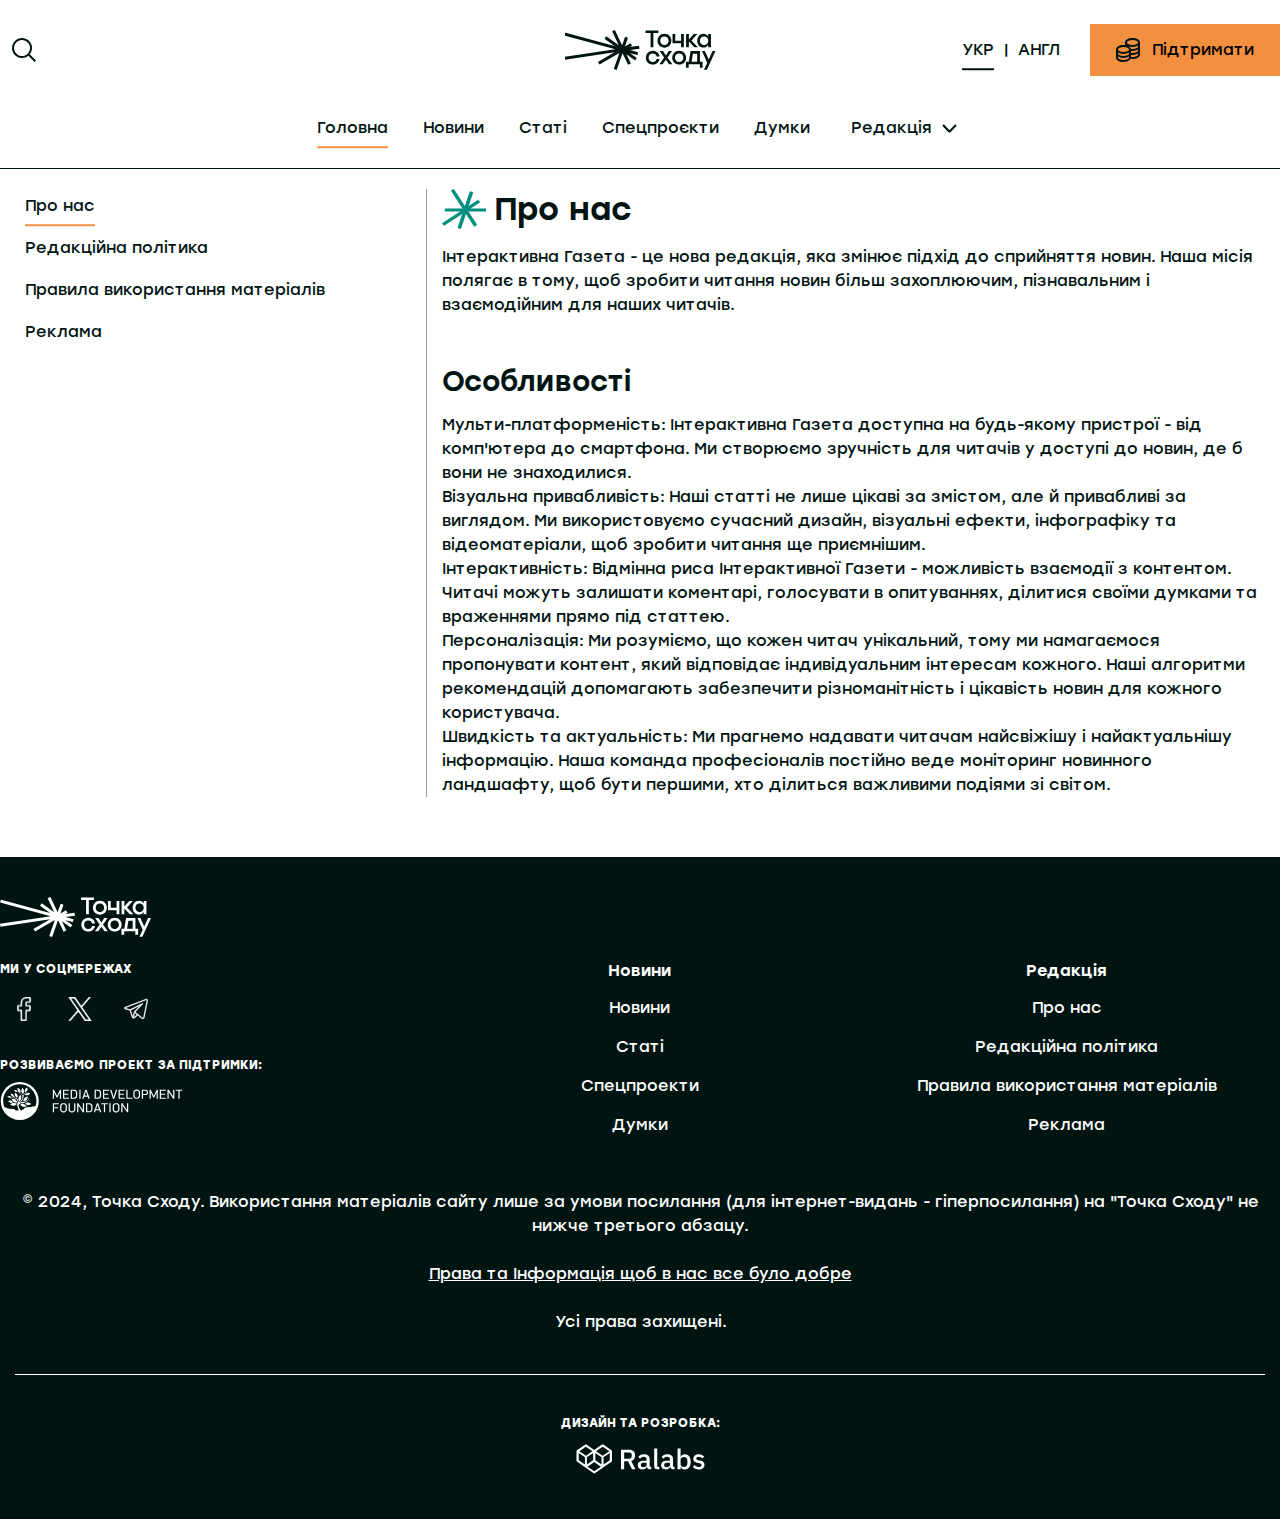
==== about-us.html @ 35a1fc8f "added new templates and images" ====
<!doctype html>
<html lang="ru">
<head>
  <style>html { opacity: 0; }</style>
  <meta charset="UTF-8">
  <meta http-equiv="X-UA-Compatible" content="IE=edge">
  <meta name="viewport" content="width=device-width,initial-scale=1">
  <title>Про нас</title>

  <link rel="shortcut icon" href="favicon.ico" type="image/x-icon">
  <link rel="stylesheet" href="css/main.min.css?_v=20240301030634">

  <script defer="defer" src="js/main.min.js?_v=20240301030634"></script>
</head>

<body>

<header class="header">
  <div class="container">
    <div class="row">
      <div class="search-bar">
    <button class="search-bar__btn-open"></button>
    <div class="search-bar__input">
        <input type="search" name="search" id="search">
        <button class="search-bar__btn-close">
            &#x2715;
        </button>
    </div>
</div>

      <a href="/" class="logo header__logo">
        <img src="./images/logo.svg" alt="">
      </a>

      <div class="header__buttons">
        <div class="language-switcher">
    <a class="language-switcher__option language-switcher__option--active">УКР</a>
    <span class="sep-v">|</span>
    <a class="language-switcher__option">АНГЛ</a>
</div>


        <button id="donation-btn" class="button button--primary">
          <img src="./images/icons/donation.svg" alt="Donation">
          Підтримати
        </button>
      </div>
    </div>
    <div class="row">
      <nav class="main-navigation">
    <ul class="menu__list">
        <li class="menu__item menu__item--active">
            <a href="/" class="menu__link">Головна</a>
        </li>
        <li class="menu__item">
            <a href="./news.html" class="menu__link">Новини</a>
        </li>
        <li class="menu__item">
            <a href="./articles.html" class="menu__link">Статі</a>
        </li>
        <li class="menu__item">
            <a href="./special-projects.html" class="menu__link">Спецпроєкти</a>
        </li>
        <li class="menu__item">
            <a href="./expert-articles.html" class="menu__link">Думки</a>
        </li>
        <li class="menu__item menu-dropdown">
            <a href="#" class="menu-dropdown__button menu-dropdown__button--icon-append">
                Редакція
                <i class="icon icon-arrow-down"></i>
            </a>
            <div class="menu-dropdown__content">
                <a href="./about-us.html">Про Нас</a>
                <a href="./editor-policy.html">Політика Редагування</a>
                <a href="./usage-policy.html">Правила використання матеріалів</a>
            </div>
        </li>
    </ul>
</nav>
    </div>
    <div class="row">
      <hr class="divider-h">
    </div>
  </div>
</header>

<main>
    <div data-observ></div>
    <div class="container">
        <div class="row row--wrap">
            <aside class="col-4 sidebar-navigation">
    <nav>
        <ul class="sidebar-navigation__list">
            <li class="sidebar-navigation__item sidebar-navigation__item--active">
                <a class="sidebar-navigation__link" href="./about-us.html">Про нас</a>
            </li>
            <li class="sidebar-navigation__item">
                <a class="sidebar-navigation__link" href="./editor-policy.html">Редакційна політика</a>
            </li>
            <li class="sidebar-navigation__item">
                <a class="sidebar-navigation__link" href="./usage-policy.html">Правила використання матеріалів</a>
            </li>
            <li class="sidebar-navigation__item">
                <a class="sidebar-navigation__link" href="./advertising.html">Реклама</a>
            </li>
        </ul>
    </nav>
</aside>
            <article class="col-8">
                <div class="page__header">
                    <img src="./images/logo-green.svg" alt="Logo">
                    <h1 class="page__heading">
                        Про нас
                    </h1>
                </div>
                <div class="page__content">
                    <p>
                        Інтерактивна Газета - це нова редакція, яка змінює підхід до сприйняття новин. Наша місія полягає в тому, щоб зробити читання новин більш захоплюючим, пізнавальним і взаємодійним для наших читачів.
                    </p>

                    <br>
                    <br>

                    <h2>Особливості</h2>

                    <ol type="1">
                        <li>
                            Мульти-платформеність: Інтерактивна Газета доступна на будь-якому пристрої - від комп'ютера до смартфона. Ми створюємо зручність для читачів у доступі до новин, де б вони не знаходилися.
                        </li>
                        <li>
                            Візуальна привабливість: Наші статті не лише цікаві за змістом, але й привабливі за виглядом. Ми використовуємо сучасний дизайн, візуальні ефекти, інфографіку та відеоматеріали, щоб зробити читання ще приємнішим.
                        </li>
                        <li>
                            Інтерактивність: Відмінна риса Інтерактивної Газети - можливість взаємодії з контентом. Читачі можуть залишати коментарі, голосувати в опитуваннях, ділитися своїми думками та враженнями прямо під статтею.
                        </li>
                        <li>
                            Персоналізація: Ми розуміємо, що кожен читач унікальний, тому ми намагаємося пропонувати контент, який відповідає індивідуальним інтересам кожного. Наші алгоритми рекомендацій допомагають забезпечити різноманітність і цікавість новин для кожного користувача.
                        </li>
                        <li>
                            Швидкість та актуальність: Ми прагнемо надавати читачам найсвіжішу і найактуальнішу інформацію. Наша команда професіоналів постійно веде моніторинг новинного ландшафту, щоб бути першими, хто ділиться важливими подіями зі світом.
                        </li>
                    </ol>
                </div>
            </article>
        </div>


    </div>
</main>

<footer class="footer">
  <div class="container">
    <div class="row mb-4">
      <a href="/" class="logo footer__logo">
        <img src="/images/footer-logo.svg" alt="Footer Logo">
      </a>
    </div>
    <div class="row row--wrap mb-5">
      <div class="col-4 footer__info px-0">
        <h6>
          <strong>Ми у соцмережах</strong>
        </h6>
        <ul class="mb-4 social-media-list">
          <li class="social-media-list__item">
            <a class="social-media-list__link" href="#">
              <img src="./images/icons/facebook-white.svg" alt="Facebook">
            </a>
          </li>
          <li class="social-media-list__item">
            <a class="social-media-list__link" href="#">
              <img src="./images/icons/twitter-white.svg" alt="Twitter">
            </a>
          </li>
          <li class="social-media-list__item">
            <a class="social-media-list__link" href="#">
              <img src="./images/icons/telegram-white.svg" alt="Telegram">
            </a>
          </li>
        </ul>
        <h6>
          <strong>Розвиваємо проект за підтримки:</strong>
        </h6>
        <img src="/images/media-dev-logo.svg" alt="Media Development Foundation">
      </div>
      <nav class="col-8 footer__navigation px-0">
        <div class="text-center col-6">
          <h5 class="footer__navigation-heading">
            Новини
          </h5>
          <ul class="menu__list">
            <li class="menu__item">
              <a href="" class="menu__link">
                Новини
              </a>
            </li>
            <li class="menu__item">
              <a href="" class="menu__link">
                Статі
              </a>
            </li>
            <li class="menu__item">
              <a href="" class="menu__link">
                Спецпроекти
              </a>
            </li>
            <li class="menu__item">
              <a href="" class="menu__link">
                Думки
              </a>
            </li>
          </ul>
        </div>
        <nav class="text-center col-6">
          <h5 class="footer__navigation-heading">
            Редакція
          </h5>
          <ul class="menu__list">
            <li class="menu__item">
              <a href="" class="menu__link">
                Про нас
              </a>
            </li>
            <li class="menu__item">
              <a href="" class="menu__link">
                Редакційна політика
              </a>
            </li>
            <li class="menu__item">
              <a href="" class="menu__link">
                Правила використання матеріалів
              </a>
            </li>
            <li class="menu__item">
              <a href="" class="menu__link">
                Реклама
              </a>
            </li>
          </ul>
        </nav>
      </nav>
    </div>
    <div class="row row--wrap">
      <div class="text-center col-12">
        <p>
          &copy; 2024, Точка Сходу. Використання матеріалів сайту лише за умови посилання (для інтернет-видань - гіперпосилання) на "Точка Сходу" не нижче третього абзацу.
          <br>
          <br>
          <a class="text-underline" href="#">
            Права та Інформація щоб в нас все було добре
          </a>
          <br>
          <br>
          Усі права захищені.
        </p>
      </div>
    </div>
    <hr class="footer__divider">
    <div class="row row--wrap">
      <div class="text-center col-12">
        <h6 class="mb-2 text-uppercase">
          <strong>Дизайн та розробка:</strong>
        </h6>
        <a href="#">
          <img src="/images/ralabs-logo.svg" alt="Ralabs Logo">
        </a>
      </div>

    </div>
  </div>
</footer>

</body>
</html>
---- css/main.min.css ----
@charset "UTF-8";@font-face{font-family:Stolzl;font-display:swap;src:url(../fonts/Stolzl-Bold.woff2) format("woff2");font-weight:700;font-style:normal}@font-face{font-family:Stolzl;font-display:swap;src:url(../fonts/Stolzl-Book.woff2) format("woff2");font-weight:undefined;font-style:normal}@font-face{font-family:Stolzl;font-display:swap;src:url(../fonts/Stolzl-Light.woff2) format("woff2");font-weight:300;font-style:normal}@font-face{font-family:Stolzl;font-display:swap;src:url(../fonts/Stolzl-Medium.woff2) format("woff2");font-weight:500;font-style:normal}@font-face{font-family:Stolzl;font-display:swap;src:url(../fonts/Stolzl-Regular.woff2) format("woff2");font-weight:400;font-style:normal}@font-face{font-family:Stolzl;font-display:swap;src:url(../fonts/Stolzl-Thin.woff2) format("woff2");font-weight:100;font-style:normal}:root{--bs-font-family:"Stolzl",sans-serif;--bs-font-size:16px;--bs-font-weight:400;--bs-line-height:24px;--bs-font-color:#222;--bs-transition:.3s ease-in-out;--bs-radius:10px;--primary-color:#F3903F;--primary-hover-color:#F3903F;--secondary-color:#fff;--secondary-hover-color:#000;--white-color:#fff;--gray-color-primary:#9B9B9B;--gray-color-secondary:#A8A8A8;--black-color:#001412;--green-color:#008F7E;--blue-color:#1456B8;--primary-background-color:#F3903F;--primary-hover-background-color:#F3903F;--primary-active-background-color:#F3903F;--primary-disabled-background-color:#9B9B9B;--secondary-background-color:#fff;--secondary-hover-background-color:#fff;--secondary-active-background-color:rgba(243,144,63,0.10196);--secondary-disabled-background-color:#9B9B9B;--banner-background-color:#FAF9F0;--bs-shadow:0px 2px 3px rgba(#000 10%),0px 8px 3px rgba(#000 10%);--hover-shadow:0 0 5px 0 rgba(#000 10%),0 0 10px 0 rgba(#000 10%),0 0 15px 0 rgba(#000 10%);--hr-color:#001412;--vr-color:#A8A8A8}*{padding:0;margin:0;border:0;-webkit-tap-highlight-color:transparent}*,:after,:before{-webkit-box-sizing:border-box;box-sizing:border-box}:active,:focus{outline:0}aside,footer,header,nav{display:block}html{opacity:0;scroll-behavior:smooth;-webkit-transition:opacity .8s ease-in-out;transition:opacity .8s ease-in-out}html.loaded{opacity:1}html.lock{overflow:hidden;-ms-touch-action:none;touch-action:none}body,html{width:100%;height:100%;min-width:320px}body{-ms-scroll-chaining:none;overscroll-behavior:none;color:#001412;color:var(--black-color);font-size:16px;font-size:var(--bs-font-size);font-family:Stolzl,sans-serif;font-family:var(--bs-font-family);font-weight:400;font-weight:var(--bs-font-weight);line-height:24px;line-height:var(--bs-line-height);text-rendering:optimizelegibility;-webkit-text-size-adjust:100%;-moz-text-size-adjust:100%;-ms-text-size-adjust:100%;text-size-adjust:100%;-moz-osx-font-smoothing:grayscale;-webkit-font-smoothing:antialiased}button,input,textarea{font-family:inherit}input::-ms-clear{display:none}input[type=number]{-moz-appearance:textfield}input[type=number]::-webkit-inner-spin-button,input[type=number]::-webkit-outer-spin-button{-webkit-appearance:none}button{cursor:pointer;-webkit-user-select:none;-moz-user-select:none;-ms-user-select:none;user-select:none}button::-moz-focus-inner{padding:0;border:0}a{-webkit-text-decoration:none;text-decoration:none;-webkit-user-select:none;-moz-user-select:none;-ms-user-select:none;user-select:none}a:active,a:focus{outline:0}a:visited{-webkit-text-decoration:none;text-decoration:none}a:hover{-webkit-text-decoration:none;text-decoration:none}li,ul{list-style:none}img{vertical-align:top}h1,h2,h3,h4,h5,h6{font-size:inherit;font-weight:400}sup{color:inherit}input[type=search]::-webkit-search-cancel-button,input[type=search]::-webkit-search-decoration,input[type=search]::-webkit-search-results-button,input[type=search]::-webkit-search-results-decoration{-webkit-appearance:none}.text-monospace{font-family:SFMono-Regular,Menlo,Monaco,Consolas,"Liberation Mono","Courier New",monospace}.text-underline{-webkit-text-decoration:underline;text-decoration:underline}.text-justify{text-align:justify!important}.text-nowrap{white-space:nowrap!important}.text-truncate{overflow:hidden;text-overflow:ellipsis;white-space:nowrap}.text-left{text-align:left!important}.text-right{text-align:right!important}.text-center{text-align:center!important}.text-uppercase{text-transform:uppercase}.input-group{position:relative;display:-ms-flexbox;display:-webkit-box;display:flex;-ms-flex-wrap:wrap;flex-wrap:wrap;-ms-flex-align:stretch;-webkit-box-align:stretch;align-items:stretch;width:100%}.input-group>.form-control{position:relative;-ms-flex:1 1 auto;-webkit-box-flex:1;flex:1 1 auto;width:1%;margin-bottom:0}.input-group>.form-control+.form-control{margin-left:-1px}.input-group>.form-control:focus{z-index:3}.input-group>.form-control:not(:last-child){border-top-right-radius:0;border-bottom-right-radius:0}.input-group>.form-control:not(:first-child){border-top-left-radius:0;border-bottom-left-radius:0}.input-group-append,.input-group-prepend{display:-ms-flexbox;display:-webkit-box;display:flex}.input-group-append .button,.input-group-prepend .button{position:relative;z-index:2}.input-group-append .button+.button,.input-group-append .button+.input-group-text,.input-group-append .input-group-text+.button,.input-group-append .input-group-text+.input-group-text,.input-group-prepend .button+.button,.input-group-prepend .button+.input-group-text,.input-group-prepend .input-group-text+.button,.input-group-prepend .input-group-text+.input-group-text{margin-left:-1px}.input-group-prepend{margin-right:-1px}.input-group-append{margin-left:-1px}.input-group-text{display:-ms-flexbox;display:-webkit-box;display:flex;-ms-flex-align:center;-webkit-box-align:center;align-items:center;padding:.375rem .75rem;margin-bottom:0;font-size:1rem;font-weight:400;line-height:1.5;color:#495057;text-align:center;white-space:nowrap;background-color:#e9ecef;border:1px solid #ced4da;border-radius:.25rem}.input-group>.input-group-append:last-child>.button:not(:last-child):not(.dropdown-toggle),.input-group>.input-group-append:last-child>.input-group-text:not(:last-child),.input-group>.input-group-append:not(:last-child)>.button,.input-group>.input-group-append:not(:last-child)>.input-group-text,.input-group>.input-group-prepend>.button,.input-group>.input-group-prepend>.input-group-text{border-top-right-radius:0;border-bottom-right-radius:0}.input-group>.input-group-append>.button,.input-group>.input-group-append>.input-group-text,.input-group>.input-group-prepend:first-child>.button:not(:first-child),.input-group>.input-group-prepend:first-child>.input-group-text:not(:first-child),.input-group>.input-group-prepend:not(:first-child)>.button,.input-group>.input-group-prepend:not(:first-child)>.input-group-text{border-top-left-radius:0;border-bottom-left-radius:0}.w-25{width:25%!important}.w-50{width:50%!important}.w-75{width:75%!important}.w-100{width:100%!important}.w-auto{width:auto!important}.h-25{height:25%!important}.h-50{height:50%!important}.h-75{height:75%!important}.h-100{height:100%!important}.h-auto{height:auto!important}.mw-100{max-width:100%!important}.mh-100{max-height:100%!important}.m-0{margin:0!important}.mt-0,.my-0{margin-top:0!important}.mr-0,.mx-0{margin-right:0!important}.mb-0,.my-0{margin-bottom:0!important}.ml-0,.mx-0{margin-left:0!important}.m-1{margin:.25rem!important}.mt-1,.my-1{margin-top:.25rem!important}.mr-1,.mx-1{margin-right:.25rem!important}.mb-1,.my-1{margin-bottom:.25rem!important}.ml-1,.mx-1{margin-left:.25rem!important}.m-2{margin:.5rem!important}.mt-2,.my-2{margin-top:.5rem!important}.mr-2,.mx-2{margin-right:.5rem!important}.mb-2,.my-2{margin-bottom:.5rem!important}.ml-2,.mx-2{margin-left:.5rem!important}.m-3{margin:1rem!important}.mt-3,.my-3{margin-top:1rem!important}.mr-3,.mx-3{margin-right:1rem!important}.mb-3,.my-3{margin-bottom:1rem!important}.ml-3,.mx-3{margin-left:1rem!important}.m-4{margin:1.5rem!important}.mt-4,.my-4{margin-top:1.5rem!important}.mr-4,.mx-4{margin-right:1.5rem!important}.mb-4,.my-4{margin-bottom:1.5rem!important}.ml-4,.mx-4{margin-left:1.5rem!important}.m-5{margin:3rem!important}.mt-5,.my-5{margin-top:3rem!important}.mr-5,.mx-5{margin-right:3rem!important}.mb-5,.my-5{margin-bottom:3rem!important}.ml-5,.mx-5{margin-left:3rem!important}.p-0{padding:0!important}.pt-0,.py-0{padding-top:0!important}.pr-0,.px-0{padding-right:0!important}.pb-0,.py-0{padding-bottom:0!important}.pl-0,.px-0{padding-left:0!important}.p-1{padding:.25rem!important}.pt-1,.py-1{padding-top:.25rem!important}.pr-1,.px-1{padding-right:.25rem!important}.pb-1,.py-1{padding-bottom:.25rem!important}.pl-1,.px-1{padding-left:.25rem!important}.p-2{padding:.5rem!important}.pt-2,.py-2{padding-top:.5rem!important}.pr-2,.px-2{padding-right:.5rem!important}.pb-2,.py-2{padding-bottom:.5rem!important}.pl-2,.px-2{padding-left:.5rem!important}.p-3{padding:1rem!important}.pt-3,.py-3{padding-top:1rem!important}.pr-3,.px-3{padding-right:1rem!important}.pb-3,.py-3{padding-bottom:1rem!important}.pl-3,.px-3{padding-left:1rem!important}.p-4{padding:1.5rem!important}.pt-4,.py-4{padding-top:1.5rem!important}.pr-4,.px-4{padding-right:1.5rem!important}.pb-4,.py-4{padding-bottom:1.5rem!important}.pl-4,.px-4{padding-left:1.5rem!important}.p-5{padding:3rem!important}.pt-5,.py-5{padding-top:3rem!important}.pr-5,.px-5{padding-right:3rem!important}.pb-5,.py-5{padding-bottom:3rem!important}.pl-5,.px-5{padding-left:3rem!important}.m-auto{margin:auto!important}.mt-auto,.my-auto{margin-top:auto!important}.mr-auto,.mx-auto{margin-right:auto!important}.mb-auto,.my-auto{margin-bottom:auto!important}.ml-auto,.mx-auto{margin-left:auto!important}.breadcrumb{display:-webkit-box;display:-ms-flexbox;display:flex;-ms-flex-wrap:wrap;flex-wrap:wrap;padding:.75rem 1rem;margin-bottom:1rem;list-style:none;color:#9b9b9b;color:var(--gray-color-primary);font-size:.75rem;line-height:1rem;border-radius:.25rem}.breadcrumb-item{max-width:200px;white-space:nowrap;overflow:hidden;text-overflow:ellipsis}.breadcrumb-item+.breadcrumb-item{padding-left:.5rem}.breadcrumb-item+.breadcrumb-item::before{display:inline-block;padding-right:.5rem;color:#9b9b9b;color:var(--gray-color-primary);content:"|"}.breadcrumb-item+.breadcrumb-item:hover::before{-webkit-text-decoration:underline;text-decoration:underline}.breadcrumb-item+.breadcrumb-item:hover::before{-webkit-text-decoration:none;text-decoration:none}.breadcrumb-item.active{color:#9b9b9b;color:var(--gray-color-primary)}/*!
 * Bootstrap Grid v4.1.3 (https://getbootstrap.com/)
 * Copyright 2011-2018 The Bootstrap Authors
 * Copyright 2011-2018 Twitter, Inc.
 * Licensed under MIT (https://github.com/twbs/bootstrap/blob/master/LICENSE)
 */@-ms-viewport{width:device-width}html{-webkit-box-sizing:border-box;box-sizing:border-box;-ms-overflow-style:scrollbar}*,::after,::before{-webkit-box-sizing:inherit;box-sizing:inherit}.container{width:100%;padding-right:15px;padding-left:15px;margin-right:auto;margin-left:auto}.container-fluid{width:100%;padding-right:15px;padding-left:15px;margin-right:auto;margin-left:auto}.row{margin-right:-15px;margin-left:-15px}.row--wrap{display:-ms-flexbox;display:-webkit-box;display:flex;-ms-flex-wrap:wrap;flex-wrap:wrap}.no-gutters{margin-right:0;margin-left:0}.no-gutters>.col,.no-gutters>[class*=col-]{padding-right:0;padding-left:0}.col,.col-1,.col-10,.col-11,.col-12,.col-2,.col-3,.col-4,.col-5,.col-6,.col-7,.col-8,.col-9,.col-auto,.col-lg,.col-lg-1,.col-lg-10,.col-lg-11,.col-lg-12,.col-lg-2,.col-lg-3,.col-lg-4,.col-lg-5,.col-lg-6,.col-lg-7,.col-lg-8,.col-lg-9,.col-lg-auto,.col-md,.col-md-1,.col-md-10,.col-md-11,.col-md-12,.col-md-2,.col-md-3,.col-md-4,.col-md-5,.col-md-6,.col-md-7,.col-md-8,.col-md-9,.col-md-auto,.col-sm,.col-sm-1,.col-sm-10,.col-sm-11,.col-sm-12,.col-sm-2,.col-sm-3,.col-sm-4,.col-sm-5,.col-sm-6,.col-sm-7,.col-sm-8,.col-sm-9,.col-sm-auto,.col-xl,.col-xl-1,.col-xl-10,.col-xl-11,.col-xl-12,.col-xl-2,.col-xl-3,.col-xl-4,.col-xl-5,.col-xl-6,.col-xl-7,.col-xl-8,.col-xl-9,.col-xl-auto{position:relative;width:100%;min-height:1px;padding-right:15px;padding-left:15px}.col{-ms-flex-preferred-size:0;flex-basis:0;-ms-flex-positive:1;-webkit-box-flex:1;flex-grow:1;max-width:100%}.col-auto{-ms-flex:0 0 auto;-webkit-box-flex:0;flex:0 0 auto;width:auto;max-width:none}.col-1{-ms-flex:0 0 8.333333%;-webkit-box-flex:0;flex:0 0 8.333333%;max-width:8.333333%}.col-2{-ms-flex:0 0 16.666667%;-webkit-box-flex:0;flex:0 0 16.666667%;max-width:16.666667%}.col-3{-ms-flex:0 0 25%;-webkit-box-flex:0;flex:0 0 25%;max-width:25%}.col-4{-ms-flex:0 0 33.333333%;-webkit-box-flex:0;flex:0 0 33.333333%;max-width:33.333333%}.col-5{-ms-flex:0 0 41.666667%;-webkit-box-flex:0;flex:0 0 41.666667%;max-width:41.666667%}.col-6{-ms-flex:0 0 50%;-webkit-box-flex:0;flex:0 0 50%;max-width:50%}.col-7{-ms-flex:0 0 58.333333%;-webkit-box-flex:0;flex:0 0 58.333333%;max-width:58.333333%}.col-8{-ms-flex:0 0 66.666667%;-webkit-box-flex:0;flex:0 0 66.666667%;max-width:66.666667%}.col-9{-ms-flex:0 0 75%;-webkit-box-flex:0;flex:0 0 75%;max-width:75%}.col-10{-ms-flex:0 0 83.333333%;-webkit-box-flex:0;flex:0 0 83.333333%;max-width:83.333333%}.col-11{-ms-flex:0 0 91.666667%;-webkit-box-flex:0;flex:0 0 91.666667%;max-width:91.666667%}.col-12{-ms-flex:0 0 100%;-webkit-box-flex:0;flex:0 0 100%;max-width:100%}.order-first{-ms-flex-order:-1;-webkit-box-ordinal-group:0;order:-1}.order-last{-ms-flex-order:13;-webkit-box-ordinal-group:14;order:13}.order-0{-ms-flex-order:0;-webkit-box-ordinal-group:1;order:0}.order-1{-ms-flex-order:1;-webkit-box-ordinal-group:2;order:1}.order-2{-ms-flex-order:2;-webkit-box-ordinal-group:3;order:2}.order-3{-ms-flex-order:3;-webkit-box-ordinal-group:4;order:3}.order-4{-ms-flex-order:4;-webkit-box-ordinal-group:5;order:4}.order-5{-ms-flex-order:5;-webkit-box-ordinal-group:6;order:5}.order-6{-ms-flex-order:6;-webkit-box-ordinal-group:7;order:6}.order-7{-ms-flex-order:7;-webkit-box-ordinal-group:8;order:7}.order-8{-ms-flex-order:8;-webkit-box-ordinal-group:9;order:8}.order-9{-ms-flex-order:9;-webkit-box-ordinal-group:10;order:9}.order-10{-ms-flex-order:10;-webkit-box-ordinal-group:11;order:10}.order-11{-ms-flex-order:11;-webkit-box-ordinal-group:12;order:11}.order-12{-ms-flex-order:12;-webkit-box-ordinal-group:13;order:12}.offset-1{margin-left:8.333333%}.offset-2{margin-left:16.666667%}.offset-3{margin-left:25%}.offset-4{margin-left:33.333333%}.offset-5{margin-left:41.666667%}.offset-6{margin-left:50%}.offset-7{margin-left:58.333333%}.offset-8{margin-left:66.666667%}.offset-9{margin-left:75%}.offset-10{margin-left:83.333333%}.offset-11{margin-left:91.666667%}.d-none{display:none!important}.d-inline{display:inline!important}.d-inline-block{display:inline-block!important}.d-block{display:block!important}.d-table{display:table!important}.d-table-row{display:table-row!important}.d-table-cell{display:table-cell!important}.d-flex{display:-ms-flexbox!important;display:-webkit-box!important;display:flex!important}.d-inline-flex{display:-ms-inline-flexbox!important;display:-webkit-inline-box!important;display:inline-flex!important}.flex-row{-ms-flex-direction:row!important;-webkit-box-orient:horizontal!important;-webkit-box-direction:normal!important;flex-direction:row!important}.flex-column{-ms-flex-direction:column!important;-webkit-box-orient:vertical!important;-webkit-box-direction:normal!important;flex-direction:column!important}.flex-row-reverse{-ms-flex-direction:row-reverse!important;-webkit-box-orient:horizontal!important;-webkit-box-direction:reverse!important;flex-direction:row-reverse!important}.flex-column-reverse{-ms-flex-direction:column-reverse!important;-webkit-box-orient:vertical!important;-webkit-box-direction:reverse!important;flex-direction:column-reverse!important}.flex-wrap{-ms-flex-wrap:wrap!important;flex-wrap:wrap!important}.flex-nowrap{-ms-flex-wrap:nowrap!important;flex-wrap:nowrap!important}.flex-wrap-reverse{-ms-flex-wrap:wrap-reverse!important;flex-wrap:wrap-reverse!important}.flex-fill{-ms-flex:1 1 auto!important;-webkit-box-flex:1!important;flex:1 1 auto!important}.flex-grow-0{-ms-flex-positive:0!important;-webkit-box-flex:0!important;flex-grow:0!important}.flex-grow-1{-ms-flex-positive:1!important;-webkit-box-flex:1!important;flex-grow:1!important}.flex-shrink-0{-ms-flex-negative:0!important;flex-shrink:0!important}.flex-shrink-1{-ms-flex-negative:1!important;flex-shrink:1!important}.justify-content-start{-ms-flex-pack:start!important;-webkit-box-pack:start!important;justify-content:flex-start!important}.justify-content-end{-ms-flex-pack:end!important;-webkit-box-pack:end!important;justify-content:flex-end!important}.justify-content-center{-ms-flex-pack:center!important;-webkit-box-pack:center!important;justify-content:center!important}.justify-content-between{-ms-flex-pack:justify!important;-webkit-box-pack:justify!important;justify-content:space-between!important}.justify-content-around{-ms-flex-pack:distribute!important;justify-content:space-around!important}.align-items-start{-ms-flex-align:start!important;-webkit-box-align:start!important;align-items:flex-start!important}.align-items-end{-ms-flex-align:end!important;-webkit-box-align:end!important;align-items:flex-end!important}.align-items-center{-ms-flex-align:center!important;-webkit-box-align:center!important;align-items:center!important}.align-items-baseline{-ms-flex-align:baseline!important;-webkit-box-align:baseline!important;align-items:baseline!important}.align-items-stretch{-ms-flex-align:stretch!important;-webkit-box-align:stretch!important;align-items:stretch!important}.align-content-start{-ms-flex-line-pack:start!important;align-content:flex-start!important}.align-content-end{-ms-flex-line-pack:end!important;align-content:flex-end!important}.align-content-center{-ms-flex-line-pack:center!important;align-content:center!important}.align-content-between{-ms-flex-line-pack:justify!important;align-content:space-between!important}.align-content-around{-ms-flex-line-pack:distribute!important;align-content:space-around!important}.align-content-stretch{-ms-flex-line-pack:stretch!important;align-content:stretch!important}.align-self-auto{-ms-flex-item-align:auto!important;align-self:auto!important}.align-self-start{-ms-flex-item-align:start!important;align-self:flex-start!important}.align-self-end{-ms-flex-item-align:end!important;align-self:flex-end!important}.align-self-center{-ms-flex-item-align:center!important;align-self:center!important}.align-self-baseline{-ms-flex-item-align:baseline!important;align-self:baseline!important}.align-self-stretch{-ms-flex-item-align:stretch!important;align-self:stretch!important}.icon{display:inline-block;width:48px;height:48px;position:relative}.icon-search{background:no-repeat center/100% url(/images/icons/search.svg)}.icon-arrow-left{background:no-repeat center/100% url(/images/icons/arrow-left.svg)}.icon-arrow-right{background:no-repeat center/100% url(/images/icons/arrow-right.svg)}.icon-arrow-down{background:no-repeat center/100% url(/images/icons/arrow-down.svg)}.icon-pdf{background:no-repeat center/100% url(/images/icons/pdf.svg)}*{scrollbar-width:.5rem;scrollbar-color:#f3903f #d6d6d6;scrollbar-color:var(--primary-color) #d6d6d6}::-webkit-scrollbar{width:.5rem;background-color:#fff;background-color:var(--white-color)}::-webkit-scrollbar-track{-webkit-box-shadow:inset 0 0 .375rem rgba(0,0,0,.2);box-shadow:inset 0 0 .375rem rgba(0,0,0,.2);border-radius:.25rem;background:#eee}::-webkit-scrollbar-thumb{border-radius:.25rem;border:0 none #fff;background-color:#f3903f;background-color:var(--primary-color)}::-webkit-scrollbar-thumb:hover{background-color:#f3903f;background-color:var(--primary-hover-color)}@-webkit-keyframes show-header{0%{top:-100%}100%{top:0}}@keyframes show-header{0%{top:-100%}100%{top:0}}@-webkit-keyframes fade-up-big{0%{-webkit-transform:translateY(1rem);transform:translateY(1rem);opacity:0}100%{-webkit-transform:translateY(0);transform:translateY(0);opacity:1}}@keyframes fade-up-big{0%{-webkit-transform:translateY(1rem);transform:translateY(1rem);opacity:0}100%{-webkit-transform:translateY(0);transform:translateY(0);opacity:1}}@-webkit-keyframes rotation{from{-webkit-transform:rotate(0);transform:rotate(0)}to{-webkit-transform:rotate(359deg);transform:rotate(359deg)}}@keyframes rotation{from{-webkit-transform:rotate(0);transform:rotate(0)}to{-webkit-transform:rotate(359deg);transform:rotate(359deg)}}[class*=-ibg]{position:relative}[class*=-ibg] img{position:absolute;width:100%;height:100%;top:0;left:0;-o-object-fit:cover;object-fit:cover}[class*=-ibg_contain] img{-o-object-fit:contain;object-fit:contain}.wrapper{display:-webkit-box;display:-ms-flexbox;display:flex;-webkit-box-orient:vertical;-webkit-box-direction:normal;-ms-flex-direction:column;flex-direction:column;min-height:100%;overflow:hidden}.page{position:relative;-webkit-box-flex:1;-ms-flex:1 1 auto;flex:1 1 auto}.page [data-observ]{position:absolute;top:0;left:0;width:100%;height:.125rem;background:0 0;pointer-events:none}.page_start{padding-top:6.25rem}hr{width:100%;margin:8px 0;border-top:1px solid #001412;border-top:1px solid var(--hr-color)}.page__header{display:-webkit-box;display:-ms-flexbox;display:flex;-webkit-box-align:center;-ms-flex-align:center;align-items:center;-webkit-box-pack:start;-ms-flex-pack:start;justify-content:flex-start;margin-bottom:16px}.page__header img{margin-right:8px}.page__heading{font-size:2rem;font-weight:500;line-height:2.5rem}.page__content hr{margin:40px 0}.page__content h2,.page__content h3,.page__content h4,.page__content h5,.page__content h6{margin-bottom:16px}.button{display:-webkit-inline-box;display:-ms-inline-flexbox;display:inline-flex;-webkit-box-align:center;-ms-flex-align:center;align-items:center;-webkit-box-pack:start;-ms-flex-pack:start;justify-content:flex-start;font-size:16px;font-weight:400;line-height:24px;padding:12px 24px;-webkit-transition:.3s ease-in-out;transition:.3s ease-in-out;-webkit-transition:var(--bs-transition);transition:var(--bs-transition)}.button .icon{width:24px;height:24px}.button--icon-prepend .icon{margin-right:10px}.button--icon-append .icon{margin-left:10px}.button--primary{background-color:#f3903f;background-color:var(--primary-background-color);border:2px solid transparent}.button--primary:hover{background-color:#f3903f;background-color:var(--primary-hover-color);border-color:#001412}.button--primary:active{color:#fff;color:var(--white-color);background-color:#001412;background-color:var(--black-color);border-color:#001412}.button--primary:disabled,.button--primary[disabled]{background-color:#9b9b9b;background-color:var(--primary-disabled-background-color)}.button--secondary{background-color:#fff;background-color:var(--secondary-background-color);border:2px solid #001412;border:2px solid var(--black-color)}.button--secondary:hover{color:#f3903f;color:var(--primary-color);border-color:#f3903f;border-color:var(--primary-color);background-color:#fff;background-color:var(--secondary-hover-background-color)}.button--secondary:active{color:#f3903f;color:var(--primary-color);background-color:rgba(243,144,63,.10196);background-color:var(--secondary-active-background-color)}.button--secondary:disabled,.button--secondary[disabled]{color:#9b9b9b;color:var(--secondary-disabled-background-color)}a{color:#001412;color:var(--black-color)}a.link{display:inline-block;padding:5px 10px;position:relative}a.link--underline:after{content:"";position:absolute;bottom:0;left:10px;width:calc(100% - 20px);height:2px;border-radius:0 0 1px 1px;background-color:#f3903f;background-color:var(--primary-color);opacity:1;-webkit-transform:translate3d(0,.2em,0);transform:translate3d(0,.2em,0)}a:hover{color:#f3903f;color:var(--primary-color)}h1{font-size:2rem;font-weight:500;line-height:2.5rem}h2{font-size:1.75rem;font-weight:500;line-height:2rem}h3{font-size:1.5rem;font-weight:500;line-height:1.75rem}h4{font-size:1.25rem;font-weight:500;line-height:1.5rem}h5{font-size:1rem;font-weight:500;line-height:1.25rem}h6{font-size:.75rem;font-weight:400;line-height:1rem}.sep-v{font-size:16px;font-weight:400;line-height:24px}.section{margin:60px 0}.section__header{display:-webkit-box;display:-ms-flexbox;display:flex;-webkit-box-align:center;-ms-flex-align:center;align-items:center;-webkit-box-pack:justify;-ms-flex-pack:justify;justify-content:space-between;margin-bottom:40px}.menu-dropdown{position:relative;display:inline-block}.menu-dropdown__button{display:-webkit-inline-box;display:-ms-inline-flexbox;display:inline-flex;-webkit-box-align:center;-ms-flex-align:center;align-items:center;padding:16px;font-size:16px;border:none;cursor:pointer}.menu-dropdown__button .icon{width:15px;height:15px}.menu-dropdown__button--icon-prepend .icon{margin-right:10px}.menu-dropdown__button--icon-append .icon{margin-left:10px}.menu-dropdown__content{display:none;position:absolute;background-color:#fff;background-color:var(--white-color);min-width:160px;-webkit-box-shadow:0 8px 16px 0 rgba(0,0,0,.2);box-shadow:0 8px 16px 0 rgba(0,0,0,.2);z-index:1}.menu-dropdown__content a{color:#001412;color:var(--black-color);padding:12px 16px;-webkit-text-decoration:none;text-decoration:none;display:block}.menu-dropdown:hover .menu-dropdown__content{display:block}button#donation-btn img{margin-right:12px}.header{width:100%;-webkit-transition:background-color .3s ease-in-out;transition:background-color .3s ease-in-out;-webkit-transition:background-color var(--bs-transition);transition:background-color var(--bs-transition);z-index:50;padding-top:24px;margin-bottom:20px}.header .container{height:100%}.header .row{display:-webkit-box;display:-ms-flexbox;display:flex;-webkit-box-pack:justify;-ms-flex-pack:justify;justify-content:space-between;-webkit-box-align:center;-ms-flex-align:center;align-items:center;position:relative}.header .row:first-child{margin-bottom:24px}.header hr{margin:12px 0 0 0}.header__logo{position:absolute;top:50%;left:50%;-webkit-transform:translate(-50%,-50%);-ms-transform:translate(-50%,-50%);transform:translate(-50%,-50%)}.header__buttons{display:-webkit-box;display:-ms-flexbox;display:flex;-webkit-box-align:center;-ms-flex-align:center;align-items:center;-webkit-box-pack:justify;-ms-flex-pack:justify;justify-content:space-between}.header__buttons>:not(:last-child){margin-right:20px}.header .main-navigation{margin:0 auto}.header .main-navigation .menu__list{display:-webkit-box;display:-ms-flexbox;display:flex;-webkit-box-align:center;-ms-flex-align:center;align-items:center;-webkit-box-pack:justify;-ms-flex-pack:justify;justify-content:space-between;margin:0 auto}.header .main-navigation .menu__list .menu__item:not(:last-child){margin-right:15px}.header .main-navigation .menu__list .menu__item--active .menu__link::after{opacity:1;-webkit-transform:translate3d(0,.2em,0);transform:translate3d(0,.2em,0)}.header .main-navigation .menu__list .menu__link{display:block;padding:5px 10px;position:relative}.header .main-navigation .menu__list .menu__link:after{content:"";position:absolute;bottom:0;left:10px;width:calc(100% - 20px);height:2px;border-radius:0 0 1px 1px;background-color:#f3903f;background-color:var(--primary-color);opacity:0}.header .main-navigation .menu__list .menu__link:hover::after{opacity:1;-webkit-transform:translate3d(0,.2em,0);transform:translate3d(0,.2em,0)}.search-bar{display:-webkit-box;display:-ms-flexbox;display:flex;-webkit-box-align:center;-ms-flex-align:center;align-items:center;-webkit-box-pack:left;-ms-flex-pack:left;justify-content:left;height:50px;position:relative}.search-bar__btn-open{height:48px;width:48px;background:no-repeat center/100% url(/images/icons/search.svg);z-index:10}.search-bar__btn-close{height:48px;width:48px;font-size:32px;background:0 0;opacity:0;-webkit-transition:opacity .25s,-webkit-transform .25s;transition:opacity .25s,-webkit-transform .25s;transition:opacity .25s,transform .25s;transition:opacity .25s,transform .25s,-webkit-transform .25s;z-index:9;position:absolute;right:0;top:0}.search-bar__input{height:100%;width:375px;border:1px solid #9b9b9b;border:1px solid var(--gray-color-primary);padding:5px 50px 5px 50px;opacity:0;-webkit-transition:opacity .25s,-webkit-transform .25s;transition:opacity .25s,-webkit-transform .25s;transition:opacity .25s,transform .25s;transition:opacity .25s,transform .25s,-webkit-transform .25s;position:absolute;left:0}.search-bar__input input[type=search]{width:100%;height:100%}.search-bar--active .search-bar__input{opacity:1}.search-bar--active .search-bar__btn-close{opacity:1}.language-switcher{display:-webkit-box;display:-ms-flexbox;display:flex;-webkit-box-align:center;-ms-flex-align:center;align-items:center;-webkit-box-pack:center;-ms-flex-pack:center;justify-content:center}.language-switcher__option{display:block;padding:5px;cursor:pointer;margin:0 5px;position:relative}.language-switcher__option:after{content:"";position:absolute;bottom:0;left:5px;width:calc(100% - 10px);height:2px;border-radius:0 0 1px 1px;background-color:#001412;background-color:var(--black-color);opacity:0}.language-switcher__option--active::after,.language-switcher__option:focus::after,.language-switcher__option:hover::after{opacity:1;-webkit-transform:translate3d(0,.2em,0);transform:translate3d(0,.2em,0)}.news-sidebar{padding-right:8px;border-right:1px solid #a8a8a8;border-right:1px solid var(--vr-color)}.news-sidebar__heading{display:-webkit-box;display:-ms-flexbox;display:flex;-webkit-box-align:center;-ms-flex-align:center;align-items:center;-webkit-box-pack:start;-ms-flex-pack:start;justify-content:flex-start}.news-sidebar__divider{font-size:.75rem;font-weight:700;line-height:1rem;letter-spacing:.02em;text-align:left;padding:16px 0}.news-sidebar .article{display:-webkit-box;display:-ms-flexbox;display:flex;-webkit-box-align:start;-ms-flex-align:start;align-items:flex-start;-webkit-box-pack:start;-ms-flex-pack:start;justify-content:flex-start;padding:16px 0;border-bottom:1px solid #a8a8a8;border-bottom:1px solid var(--gray-color-secondary)}.news-sidebar .article time{color:#9b9b9b;color:var(--gray-color-primary);font-size:1rem;font-weight:700;text-align:left;margin-right:16px}.news-sidebar .article__wrapper{display:-webkit-box;display:-ms-flexbox;display:flex;-webkit-box-orient:vertical;-webkit-box-direction:normal;-ms-flex-direction:column;flex-direction:column;-webkit-box-align:start;-ms-flex-align:start;align-items:flex-start;-webkit-box-pack:start;-ms-flex-pack:start;justify-content:flex-start}.news-sidebar .article__header{display:-webkit-box;display:-ms-flexbox;display:flex;-webkit-box-align:center;-ms-flex-align:center;align-items:center;-webkit-box-pack:start;-ms-flex-pack:start;justify-content:flex-start;width:100%;margin-bottom:4px;font-size:.75rem;line-height:1rem;text-transform:uppercase}.news-sidebar .article__header>:not(:last-child){margin-right:10px}.news-sidebar .article__tag{padding:0 2px;border-radius:1px;color:#fff;color:var(--white-color);background-color:#9b9b9b;background-color:var(--gray-color-primary)}.news-sidebar .article__category{color:#9b9b9b;color:var(--gray-color-primary)}.news-sidebar .article__title{font-size:1rem;font-weight:400;line-height:1.5rem;text-align:left}.news-sidebar .article--important .article__tag{background-color:#f3903f;background-color:var(--primary-color)}.news-sidebar .article--important .article__title{font-weight:700}.news-sidebar .article--promo .article__tag{background-color:#008f7e;background-color:var(--green-color)}.news-sidebar .article--promo .article__title{color:#008f7e;color:var(--green-color);font-weight:700}.news-sidebar__cta{display:block;margin:20px auto 0 auto}.news-tabs__header{display:-webkit-box;display:-ms-flexbox;display:flex;-webkit-box-align:center;-ms-flex-align:center;align-items:center;-webkit-box-pack:justify;-ms-flex-pack:justify;justify-content:space-between;margin-bottom:20px}.news-tabs__tabs{display:-webkit-box;display:-ms-flexbox;display:flex;-webkit-box-align:center;-ms-flex-align:center;align-items:center;-webkit-box-pack:start;-ms-flex-pack:start;justify-content:flex-start}.news-tabs__tab{display:block;padding:5px 10px;background:0 0;position:relative}.news-tabs__tab:not(:last-child){margin-right:20px}.news-tabs__tab:after{content:"";position:absolute;bottom:0;left:5px;width:calc(100% - 10px);height:2px;border-radius:0 0 1px 1px;background-color:#f3903f;background-color:var(--primary-color);opacity:0}.news-tabs__tab--active::after,.news-tabs__tab:focus::after,.news-tabs__tab:hover::after{opacity:1;-webkit-transform:translate3d(0,.2em,0);transform:translate3d(0,.2em,0)}.news-tabs__navigation__list{display:-webkit-box;display:-ms-flexbox;display:flex;-webkit-box-align:center;-ms-flex-align:center;align-items:center;-webkit-box-pack:justify;-ms-flex-pack:justify;justify-content:space-between}.news-tabs__navigation__next,.news-tabs__navigation__prev{display:inline-block;width:24px;height:24px;background:0 0}.news-tabs__navigation__next .icon,.news-tabs__navigation__prev .icon{width:100%;height:100%}.news-tabs__navigation__current{background:0 0;margin:0 16px}.sidebar-navigation{border-right:1px solid #9b9b9b;border-right:1px solid var(--gray-color-primary)}.sidebar-navigation__list{display:-webkit-box;display:-ms-flexbox;display:flex;-webkit-box-orient:vertical;-webkit-box-direction:normal;-ms-flex-direction:column;flex-direction:column;-webkit-box-align:start;-ms-flex-align:start;align-items:flex-start;-webkit-box-pack:center;-ms-flex-pack:center;justify-content:center}.sidebar-navigation__item:not(:last-child){margin-bottom:8px}.sidebar-navigation__item--active .sidebar-navigation__link::after{opacity:1;-webkit-transform:translate3d(0,.2em,0);transform:translate3d(0,.2em,0)}.sidebar-navigation__link{display:block;padding:5px 10px;position:relative}.sidebar-navigation__link:after{content:"";position:absolute;bottom:0;left:10px;width:calc(100% - 20px);height:2px;border-radius:0 0 1px 1px;background-color:#f3903f;background-color:var(--primary-color);opacity:0}.sidebar-navigation__link:hover::after{opacity:1;-webkit-transform:translate3d(0,.2em,0);transform:translate3d(0,.2em,0)}.article-cards--grid{--grid-layout-gap:24px;--grid-column-count:6;--grid-item--min-width:193px;--gap-count:calc(var(--grid-column-count) - 1);--total-gap-width:calc(var(--gap-count) * var(--grid-layout-gap));--grid-item--max-width:calc((100% - var(--total-gap-width)) / var(--grid-column-count));display:grid;grid-template-columns:repeat(auto-fill,minmax(max(193px,calc((100% - calc((6 - 1) * 24px))/ 6)),1fr));grid-template-columns:repeat(auto-fill,minmax(max(193px,calc((100% - calc(calc(6 - 1) * 24px))/ 6)),1fr));grid-template-columns:repeat(auto-fill,minmax(max(var(--grid-item--min-width),var(--grid-item--max-width)),1fr));grid-gap:24px;grid-gap:var(--grid-layout-gap)}.article-cards--grid-col-2{--grid-column-count:2}.article-cards--grid-col-3{--grid-column-count:3}.article-cards--grid-col-4{--grid-column-count:4}.article-cards--large .article-card__bottom{-webkit-box-orient:horizontal!important;-webkit-box-direction:normal!important;-ms-flex-direction:row!important;flex-direction:row!important}.article-cards--large .article-card__bottom{-webkit-box-pack:justify;-ms-flex-pack:justify;justify-content:space-between}.article-cards .article-card{display:-webkit-box;display:-ms-flexbox;display:flex;-webkit-box-orient:vertical;-webkit-box-direction:normal;-ms-flex-direction:column;flex-direction:column}.article-cards .article-card__image{margin-bottom:16px}.article-cards .article-card__header{display:-webkit-box;display:-ms-flexbox;display:flex;-webkit-box-align:center;-ms-flex-align:center;align-items:center;-webkit-box-pack:start;-ms-flex-pack:start;justify-content:flex-start;margin-bottom:12px;font-size:.75rem;font-weight:500;line-height:1rem;text-transform:uppercase}.article-cards .article-card__header>:not(:last-child){margin-right:10px}.article-cards .article-card__tag{padding:0 2px;border-radius:1px;color:#fff;color:var(--white-color);background-color:#9b9b9b;background-color:var(--gray-color-primary)}.article-cards .article-card__category{color:#9b9b9b;color:var(--gray-color-primary)}.article-cards .article-card__title{font-size:1.125rem;font-weight:500;line-height:1.5rem}.article-cards .article-card__bottom{display:-webkit-box;display:-ms-flexbox;display:flex;-webkit-box-orient:vertical;-webkit-box-direction:normal;-ms-flex-direction:column;flex-direction:column;color:#9b9b9b;color:var(--gray-color-primary);font-size:.75rem;font-weight:700;line-height:1rem;margin-top:12px}.article-cards .article-card--promo .article-card__tag{background-color:#008f7e;background-color:var(--green-color)}.article-cards .article-card--promo .article-card__title{color:#008f7e;color:var(--green-color);font-weight:700}.expert-articles-cards--grid{--grid-layout-gap:24px;--grid-column-count:6;--grid-item--min-width:200px;--gap-count:calc(var(--grid-column-count) - 1);--total-gap-width:calc(var(--gap-count) * var(--grid-layout-gap));--grid-item--max-width:calc((100% - var(--total-gap-width)) / var(--grid-column-count));display:grid;grid-template-columns:repeat(auto-fill,minmax(max(200px,calc((100% - calc((6 - 1) * 24px))/ 6)),1fr));grid-template-columns:repeat(auto-fill,minmax(max(200px,calc((100% - calc(calc(6 - 1) * 24px))/ 6)),1fr));grid-template-columns:repeat(auto-fill,minmax(max(var(--grid-item--min-width),var(--grid-item--max-width)),1fr));grid-gap:24px;grid-gap:var(--grid-layout-gap)}.expert-articles-cards--grid-col-2{--grid-column-count:2}.expert-articles-cards--grid-col-3{--grid-column-count:3}.expert-articles-cards--grid-col-4{--grid-column-count:4}.expert-articles-cards .expert-article-card{display:-webkit-box;display:-ms-flexbox;display:flex;-webkit-box-orient:vertical;-webkit-box-direction:normal;-ms-flex-direction:column;flex-direction:column}.expert-articles-cards .expert-article-card__image{height:175px;border-radius:1px;margin-bottom:16px}.expert-articles-cards .expert-article-card__image img{width:100%;height:100%;-o-object-fit:cover;object-fit:cover}.expert-articles-cards .expert-article-card__author{display:inline-block;padding:8px 16px 8px 16px;width:-webkit-fit-content;width:-moz-fit-content;width:fit-content;color:#fff;color:var(--white-color);background-color:#1456b8;background-color:var(--blue-color);border-radius:1px;margin-bottom:8px}.expert-articles-cards .expert-article-card__header{font-size:.75rem;font-weight:700;line-height:1rem;color:#9b9b9b;color:var(--gray-color-primary)}.expert-articles-cards .expert-article-card__tag{padding:0 2px;border-radius:1px;color:#fff;color:var(--white-color);background-color:#9b9b9b;background-color:var(--gray-color-primary)}.expert-articles-cards .expert-article-card__category{color:#9b9b9b;color:var(--gray-color-primary)}.expert-articles-cards .expert-article-card__title{font-size:1.125rem;font-weight:500;line-height:1.5rem;margin-top:16px}.expert-articles-cards .expert-article-card__bottom{display:-webkit-box;display:-ms-flexbox;display:flex;-webkit-box-orient:vertical;-webkit-box-direction:normal;-ms-flex-direction:column;flex-direction:column;color:#9b9b9b;color:var(--gray-color-primary);font-size:.75rem;font-weight:700;line-height:1rem;margin-top:12px}.article-rows .article-row{display:-webkit-box;display:-ms-flexbox;display:flex;-webkit-box-align:start;-ms-flex-align:start;align-items:flex-start;-webkit-box-pack:start;-ms-flex-pack:start;justify-content:flex-start;padding:0 0 40px 0}.article-rows .article-row:not(:last-child){margin-bottom:40px;border-bottom:1px solid #001412;border-bottom:1px solid var(--black-color)}.article-rows .article-row__image{width:150px;margin-right:15px}.article-rows .article-row__image img{height:100%;width:100%;-o-object-fit:cover;object-fit:cover}.article-rows .article-row__wrapper{width:calc(100% - 150px)}.article-rows .article-row__header{display:-webkit-box;display:-ms-flexbox;display:flex;-webkit-box-align:center;-ms-flex-align:center;align-items:center;-webkit-box-pack:start;-ms-flex-pack:start;justify-content:flex-start;margin-bottom:12px;font-size:.75rem;font-weight:500;line-height:1rem;text-transform:uppercase}.article-rows .article-row__header>:not(:last-child){margin-right:10px}.article-rows .article-row__tag{padding:0 2px;border-radius:1px;color:#fff;color:var(--white-color);background-color:#9b9b9b;background-color:var(--gray-color-primary)}.article-rows .article-row__category{color:#9b9b9b;color:var(--gray-color-primary)}.article-rows .article-row__title{display:block;font-size:1.25rem;font-weight:400;line-height:1.5rem;margin-bottom:12px}.article-rows .article-row__text{margin-bottom:12px}.article-rows .article-row__bottom{display:-webkit-box;display:-ms-flexbox;display:flex;-webkit-box-align:center;-ms-flex-align:center;align-items:center;-webkit-box-pack:justify;-ms-flex-pack:justify;justify-content:space-between;color:#9b9b9b;color:var(--gray-color-primary);font-size:.75rem;font-weight:700;line-height:1rem;margin-top:12px}.article-rows .article-row--important .article-row__tag{background-color:#f3903f;background-color:var(--primary-color)}.article-rows .article-row--important .article-row__title{font-weight:700}.article-rows .article-row--promo .article-row__tag{background-color:#008f7e;background-color:var(--green-color)}.article-rows .article-row--promo .article-row__title{color:#008f7e;color:var(--green-color);font-weight:700}.pagination{display:block;margin:20px 0}.pagination__list{display:-webkit-box;display:-ms-flexbox;display:flex;-webkit-box-align:center;-ms-flex-align:center;align-items:center;-webkit-box-pack:center;-ms-flex-pack:center;justify-content:center}.pagination__item{margin:0 2px}.pagination__item .icon{width:24px;height:24px}.pagination__item--disabled{color:#9b9b9b!important;color:var(--gray-color-primary)!important}.pagination__item--disabled .pagination__link{pointer-events:none;cursor:default;-webkit-text-decoration:none;text-decoration:none}.pagination__item--disabled .pagination__link{color:#9b9b9b!important;color:var(--gray-color-primary)!important}.pagination__item--active .pagination__link{border-color:#001412;border-color:var(--black-color)}.pagination__item:active:not(.pagination__item--disabled) .pagination__link,.pagination__item:hover:not(.pagination__item--disabled) .pagination__link{border-color:#f3903f;border-color:var(--primary-color)}.pagination__link{color:#001412;color:var(--black-color);padding:8px 16px;border:2px solid transparent}.pagination__link--next,.pagination__link--prev{display:-webkit-inline-box;display:-ms-inline-flexbox;display:inline-flex;-webkit-box-align:center;-ms-flex-align:center;align-items:center;-webkit-box-pack:center;-ms-flex-pack:center;justify-content:center}.banner{height:224px;background:no-repeat center right/35% 100% url(/images/banner-background-1.svg),#faf9f0;background:no-repeat center right/35% 100% url(/images/banner-background-1.svg),var(--banner-background-color);padding:32px 56px;position:relative}.banner__heading{color:#001412;color:var(--black-color);font-size:2rem;font-weight:500;line-height:2.5rem;text-align:left;padding-right:35%}.banner__logo{position:absolute;left:56px;bottom:32px}.banner__cta{position:absolute;bottom:50%;right:7%;-webkit-transform:translate(7%,50%);-ms-transform:translate(7%,50%);transform:translate(7%,50%)}.banner-small{background:no-repeat center bottom/100% 50% url(/images/banner-background-2.svg),#faf9f0;background:no-repeat center bottom/100% 50% url(/images/banner-background-2.svg),var(--banner-background-color);padding:32px 24px;position:relative}.banner-small__heading{color:#001412;color:var(--black-color);font-size:2rem;font-weight:500;line-height:2.5rem;text-align:left;padding:100px 0 100px 0}.banner-small__logo{position:absolute;top:32px;left:24px}.banner-small__cta{position:absolute;bottom:7%;right:50%;-webkit-transform:translate(50%,7%);-ms-transform:translate(50%,7%);transform:translate(50%,7%)}.author-card{display:-webkit-box;display:-ms-flexbox;display:flex}.author-card__image{height:200px;width:300px;margin-right:24px}.author-card__image img{height:100%;width:100%;-o-object-fit:cover;object-fit:cover}.author-card__wrapper{display:-webkit-box;display:-ms-flexbox;display:flex;-webkit-box-orient:vertical;-webkit-box-direction:normal;-ms-flex-direction:column;flex-direction:column}.author-card__name{font-size:2rem;font-weight:500;line-height:2.5rem;margin-bottom:8px}.author-card__bio{font-size:1rem;font-weight:400;line-height:1.5rem;text-align:left}.author-card__socials{display:-webkit-box;display:-ms-flexbox;display:flex;-webkit-box-align:center;-ms-flex-align:center;align-items:center;-webkit-box-pack:start;-ms-flex-pack:start;justify-content:flex-start;margin-top:16px}.post-page__header{display:-webkit-box;display:-ms-flexbox;display:flex;-webkit-box-align:start;-ms-flex-align:start;align-items:flex-start;margin-bottom:0}.post-page__header-image{margin-right:8px}.post-page__header-wrapper{display:-webkit-box;display:-ms-flexbox;display:flex;-webkit-box-orient:vertical;-webkit-box-direction:normal;-ms-flex-direction:column;flex-direction:column;-webkit-box-align:start;-ms-flex-align:start;align-items:flex-start;-webkit-box-pack:start;-ms-flex-pack:start;justify-content:flex-start}.post-page__header .social-share{margin:16px 0 0 0}.post-page__content a{-webkit-text-decoration:underline;text-decoration:underline}.post-page__content figure{margin:40px 0}.post-page__content figure img{width:100%}.post-page__content figure figcaption{color:#9b9b9b;color:var(--gray-color-primary);font-size:.75rem;font-weight:400;line-height:.75rem;margin-top:4px}.post-page__content h2,.post-page__content h3,.post-page__content h4,.post-page__content h5,.post-page__content h6{margin-bottom:20px}.post-page hr{margin:32px 0 64px 0}.post-author-card{display:-webkit-box;display:-ms-flexbox;display:flex;-webkit-box-align:center;-ms-flex-align:center;align-items:center;-webkit-box-pack:start;-ms-flex-pack:start;justify-content:flex-start;margin-top:16px}.post-author-card__image{width:48px;height:48px;margin-right:16px}.post-author-card__image img{height:100%;width:100%;-o-object-fit:cover;object-fit:cover}.post-author-card__wrapper{display:-webkit-box;display:-ms-flexbox;display:flex;-webkit-box-orient:vertical;-webkit-box-direction:normal;-ms-flex-direction:column;flex-direction:column;-webkit-box-pack:start;-ms-flex-pack:start;justify-content:flex-start}.post-author-card__name{font-size:1rem;font-weight:500;line-height:1.5rem;letter-spacing:.0125rem}.post-author-card__time{color:#9b9b9b;color:var(--gray-color-primary);font-size:.75rem;font-weight:700;line-height:1rem;margin-top:8px}.social-share{display:-webkit-box;display:-ms-flexbox;display:flex;-webkit-box-align:center;-ms-flex-align:center;align-items:center;-webkit-box-pack:start;-ms-flex-pack:start;justify-content:flex-start;color:#9b9b9b;color:var(--gray-color-primary);font-size:.75rem;font-weight:700;text-transform:uppercase;line-height:1rem;letter-spacing:.02em;margin:20px 0}.social-share__list{display:-webkit-box;display:-ms-flexbox;display:flex;-webkit-box-align:center;-ms-flex-align:center;align-items:center;-webkit-box-pack:start;-ms-flex-pack:start;justify-content:flex-start}.social-share__item:not(:last-child){margin-right:8px}.social-share__link{display:-webkit-inline-box;display:-ms-inline-flexbox;display:inline-flex;-webkit-box-align:center;-ms-flex-align:center;align-items:center;-webkit-box-pack:center;-ms-flex-pack:center;justify-content:center;height:24px;width:24px}.social-share__link img{width:100%;height:100%}.post-tags{display:-webkit-box;display:-ms-flexbox;display:flex;-webkit-box-align:center;-ms-flex-align:center;align-items:center;-webkit-box-pack:start;-ms-flex-pack:start;justify-content:flex-start;color:#9b9b9b;color:var(--gray-color-primary);font-size:.75rem;font-weight:400;line-height:1rem;letter-spacing:.02em;margin:20px 0}.post-tags strong{text-transform:uppercase;margin-right:8px}.post-tags__list{display:-webkit-box;display:-ms-flexbox;display:flex;-webkit-box-align:center;-ms-flex-align:center;align-items:center;-webkit-box-pack:start;-ms-flex-pack:start;justify-content:flex-start}.post-tags__item:not(:last-child){margin-right:8px}.recent-news{margin:16px 0}.recent-news__header{display:-webkit-box;display:-ms-flexbox;display:flex;-webkit-box-align:center;-ms-flex-align:center;align-items:center;-webkit-box-pack:start;-ms-flex-pack:start;justify-content:flex-start;margin-bottom:16px}.recent-news__heading{font-size:1.5rem;font-weight:500;line-height:2rem}.footer{color:#fff;color:var(--white-color);padding:40px 0;margin-top:60px;background:#001412;background:var(--black-color)}.footer a{color:#fff;color:var(--white-color)}.footer hr.footer__divider{border-top-color:#fff;border-top-color:var(--white-color);margin:40px 0}.footer__container{display:block}.footer__info h6{text-transform:uppercase;margin-bottom:8px}.footer__navigation{display:-webkit-box;display:-ms-flexbox;display:flex;-webkit-box-align:start;-ms-flex-align:start;align-items:flex-start}.footer__navigation .col{text-align:center}.footer__navigation-heading{margin-bottom:10px}.footer__navigation .menu__list{display:-webkit-box;display:-ms-flexbox;display:flex;-webkit-box-orient:vertical;-webkit-box-direction:normal;-ms-flex-direction:column;flex-direction:column;-webkit-box-align:center;-ms-flex-align:center;align-items:center;-webkit-box-pack:start;-ms-flex-pack:start;justify-content:flex-start}.footer__navigation .menu__item:not(:last-child){margin-bottom:5px}.footer__navigation .menu__link{display:block;color:#fff;color:var(--white-color);padding:5px 10px}.footer .social-media-list{display:-webkit-box;display:-ms-flexbox;display:flex;-webkit-box-align:center;-ms-flex-align:center;align-items:center;-webkit-box-pack:start;-ms-flex-pack:start;justify-content:flex-start}.footer .social-media-list__item:not(:last-child){margin-right:8px}.footer .social-media-list__link{display:-webkit-inline-box;display:-ms-inline-flexbox;display:inline-flex;-webkit-box-align:center;-ms-flex-align:center;align-items:center;-webkit-box-pack:center;-ms-flex-pack:center;justify-content:center;height:48px;width:48px}.footer .newsletter-form__heading{font-weight:700;font-size:12px;line-height:16px;text-transform:uppercase}.footer .newsletter-form .input-group{margin:5px 0}.footer .newsletter-form .input-group input[type=email]{color:#a9a9a9;font-size:18px;line-height:24px;height:50px;padding:5px;border-radius:1px}.footer .newsletter-form__subtext{font-size:12px;line-height:16px}@media (min-width:576px){.container{max-width:33.75rem}.col-sm{-ms-flex-preferred-size:0;flex-basis:0;-ms-flex-positive:1;-webkit-box-flex:1;flex-grow:1;max-width:100%}.col-sm-auto{-ms-flex:0 0 auto;-webkit-box-flex:0;flex:0 0 auto;width:auto;max-width:none}.col-sm-1{-ms-flex:0 0 8.333333%;-webkit-box-flex:0;flex:0 0 8.333333%;max-width:8.333333%}.col-sm-2{-ms-flex:0 0 16.666667%;-webkit-box-flex:0;flex:0 0 16.666667%;max-width:16.666667%}.col-sm-3{-ms-flex:0 0 25%;-webkit-box-flex:0;flex:0 0 25%;max-width:25%}.col-sm-4{-ms-flex:0 0 33.333333%;-webkit-box-flex:0;flex:0 0 33.333333%;max-width:33.333333%}.col-sm-5{-ms-flex:0 0 41.666667%;-webkit-box-flex:0;flex:0 0 41.666667%;max-width:41.666667%}.col-sm-6{-ms-flex:0 0 50%;-webkit-box-flex:0;flex:0 0 50%;max-width:50%}.col-sm-7{-ms-flex:0 0 58.333333%;-webkit-box-flex:0;flex:0 0 58.333333%;max-width:58.333333%}.col-sm-8{-ms-flex:0 0 66.666667%;-webkit-box-flex:0;flex:0 0 66.666667%;max-width:66.666667%}.col-sm-9{-ms-flex:0 0 75%;-webkit-box-flex:0;flex:0 0 75%;max-width:75%}.col-sm-10{-ms-flex:0 0 83.333333%;-webkit-box-flex:0;flex:0 0 83.333333%;max-width:83.333333%}.col-sm-11{-ms-flex:0 0 91.666667%;-webkit-box-flex:0;flex:0 0 91.666667%;max-width:91.666667%}.col-sm-12{-ms-flex:0 0 100%;-webkit-box-flex:0;flex:0 0 100%;max-width:100%}.order-sm-first{-ms-flex-order:-1;-webkit-box-ordinal-group:0;order:-1}.order-sm-last{-ms-flex-order:13;-webkit-box-ordinal-group:14;order:13}.order-sm-0{-ms-flex-order:0;-webkit-box-ordinal-group:1;order:0}.order-sm-1{-ms-flex-order:1;-webkit-box-ordinal-group:2;order:1}.order-sm-2{-ms-flex-order:2;-webkit-box-ordinal-group:3;order:2}.order-sm-3{-ms-flex-order:3;-webkit-box-ordinal-group:4;order:3}.order-sm-4{-ms-flex-order:4;-webkit-box-ordinal-group:5;order:4}.order-sm-5{-ms-flex-order:5;-webkit-box-ordinal-group:6;order:5}.order-sm-6{-ms-flex-order:6;-webkit-box-ordinal-group:7;order:6}.order-sm-7{-ms-flex-order:7;-webkit-box-ordinal-group:8;order:7}.order-sm-8{-ms-flex-order:8;-webkit-box-ordinal-group:9;order:8}.order-sm-9{-ms-flex-order:9;-webkit-box-ordinal-group:10;order:9}.order-sm-10{-ms-flex-order:10;-webkit-box-ordinal-group:11;order:10}.order-sm-11{-ms-flex-order:11;-webkit-box-ordinal-group:12;order:11}.order-sm-12{-ms-flex-order:12;-webkit-box-ordinal-group:13;order:12}.offset-sm-0{margin-left:0}.offset-sm-1{margin-left:8.333333%}.offset-sm-2{margin-left:16.666667%}.offset-sm-3{margin-left:25%}.offset-sm-4{margin-left:33.333333%}.offset-sm-5{margin-left:41.666667%}.offset-sm-6{margin-left:50%}.offset-sm-7{margin-left:58.333333%}.offset-sm-8{margin-left:66.666667%}.offset-sm-9{margin-left:75%}.offset-sm-10{margin-left:83.333333%}.offset-sm-11{margin-left:91.666667%}.d-sm-none{display:none!important}.d-sm-inline{display:inline!important}.d-sm-inline-block{display:inline-block!important}.d-sm-block{display:block!important}.d-sm-table{display:table!important}.d-sm-table-row{display:table-row!important}.d-sm-table-cell{display:table-cell!important}.d-sm-flex{display:-ms-flexbox!important;display:-webkit-box!important;display:flex!important}.d-sm-inline-flex{display:-ms-inline-flexbox!important;display:-webkit-inline-box!important;display:inline-flex!important}.flex-sm-row{-ms-flex-direction:row!important;-webkit-box-orient:horizontal!important;-webkit-box-direction:normal!important;flex-direction:row!important}.flex-sm-column{-ms-flex-direction:column!important;-webkit-box-orient:vertical!important;-webkit-box-direction:normal!important;flex-direction:column!important}.flex-sm-row-reverse{-ms-flex-direction:row-reverse!important;-webkit-box-orient:horizontal!important;-webkit-box-direction:reverse!important;flex-direction:row-reverse!important}.flex-sm-column-reverse{-ms-flex-direction:column-reverse!important;-webkit-box-orient:vertical!important;-webkit-box-direction:reverse!important;flex-direction:column-reverse!important}.flex-sm-wrap{-ms-flex-wrap:wrap!important;flex-wrap:wrap!important}.flex-sm-nowrap{-ms-flex-wrap:nowrap!important;flex-wrap:nowrap!important}.flex-sm-wrap-reverse{-ms-flex-wrap:wrap-reverse!important;flex-wrap:wrap-reverse!important}.flex-sm-fill{-ms-flex:1 1 auto!important;-webkit-box-flex:1!important;flex:1 1 auto!important}.flex-sm-grow-0{-ms-flex-positive:0!important;-webkit-box-flex:0!important;flex-grow:0!important}.flex-sm-grow-1{-ms-flex-positive:1!important;-webkit-box-flex:1!important;flex-grow:1!important}.flex-sm-shrink-0{-ms-flex-negative:0!important;flex-shrink:0!important}.flex-sm-shrink-1{-ms-flex-negative:1!important;flex-shrink:1!important}.justify-content-sm-start{-ms-flex-pack:start!important;-webkit-box-pack:start!important;justify-content:flex-start!important}.justify-content-sm-end{-ms-flex-pack:end!important;-webkit-box-pack:end!important;justify-content:flex-end!important}.justify-content-sm-center{-ms-flex-pack:center!important;-webkit-box-pack:center!important;justify-content:center!important}.justify-content-sm-between{-ms-flex-pack:justify!important;-webkit-box-pack:justify!important;justify-content:space-between!important}.justify-content-sm-around{-ms-flex-pack:distribute!important;justify-content:space-around!important}.align-items-sm-start{-ms-flex-align:start!important;-webkit-box-align:start!important;align-items:flex-start!important}.align-items-sm-end{-ms-flex-align:end!important;-webkit-box-align:end!important;align-items:flex-end!important}.align-items-sm-center{-ms-flex-align:center!important;-webkit-box-align:center!important;align-items:center!important}.align-items-sm-baseline{-ms-flex-align:baseline!important;-webkit-box-align:baseline!important;align-items:baseline!important}.align-items-sm-stretch{-ms-flex-align:stretch!important;-webkit-box-align:stretch!important;align-items:stretch!important}.align-content-sm-start{-ms-flex-line-pack:start!important;align-content:flex-start!important}.align-content-sm-end{-ms-flex-line-pack:end!important;align-content:flex-end!important}.align-content-sm-center{-ms-flex-line-pack:center!important;align-content:center!important}.align-content-sm-between{-ms-flex-line-pack:justify!important;align-content:space-between!important}.align-content-sm-around{-ms-flex-line-pack:distribute!important;align-content:space-around!important}.align-content-sm-stretch{-ms-flex-line-pack:stretch!important;align-content:stretch!important}.align-self-sm-auto{-ms-flex-item-align:auto!important;align-self:auto!important}.align-self-sm-start{-ms-flex-item-align:start!important;align-self:flex-start!important}.align-self-sm-end{-ms-flex-item-align:end!important;align-self:flex-end!important}.align-self-sm-center{-ms-flex-item-align:center!important;align-self:center!important}.align-self-sm-baseline{-ms-flex-item-align:baseline!important;align-self:baseline!important}.align-self-sm-stretch{-ms-flex-item-align:stretch!important;align-self:stretch!important}}@media (min-width:768px){.container{max-width:45rem}.col-md{-ms-flex-preferred-size:0;flex-basis:0;-ms-flex-positive:1;-webkit-box-flex:1;flex-grow:1;max-width:100%}.col-md-auto{-ms-flex:0 0 auto;-webkit-box-flex:0;flex:0 0 auto;width:auto;max-width:none}.col-md-1{-ms-flex:0 0 8.333333%;-webkit-box-flex:0;flex:0 0 8.333333%;max-width:8.333333%}.col-md-2{-ms-flex:0 0 16.666667%;-webkit-box-flex:0;flex:0 0 16.666667%;max-width:16.666667%}.col-md-3{-ms-flex:0 0 25%;-webkit-box-flex:0;flex:0 0 25%;max-width:25%}.col-md-4{-ms-flex:0 0 33.333333%;-webkit-box-flex:0;flex:0 0 33.333333%;max-width:33.333333%}.col-md-5{-ms-flex:0 0 41.666667%;-webkit-box-flex:0;flex:0 0 41.666667%;max-width:41.666667%}.col-md-6{-ms-flex:0 0 50%;-webkit-box-flex:0;flex:0 0 50%;max-width:50%}.col-md-7{-ms-flex:0 0 58.333333%;-webkit-box-flex:0;flex:0 0 58.333333%;max-width:58.333333%}.col-md-8{-ms-flex:0 0 66.666667%;-webkit-box-flex:0;flex:0 0 66.666667%;max-width:66.666667%}.col-md-9{-ms-flex:0 0 75%;-webkit-box-flex:0;flex:0 0 75%;max-width:75%}.col-md-10{-ms-flex:0 0 83.333333%;-webkit-box-flex:0;flex:0 0 83.333333%;max-width:83.333333%}.col-md-11{-ms-flex:0 0 91.666667%;-webkit-box-flex:0;flex:0 0 91.666667%;max-width:91.666667%}.col-md-12{-ms-flex:0 0 100%;-webkit-box-flex:0;flex:0 0 100%;max-width:100%}.order-md-first{-ms-flex-order:-1;-webkit-box-ordinal-group:0;order:-1}.order-md-last{-ms-flex-order:13;-webkit-box-ordinal-group:14;order:13}.order-md-0{-ms-flex-order:0;-webkit-box-ordinal-group:1;order:0}.order-md-1{-ms-flex-order:1;-webkit-box-ordinal-group:2;order:1}.order-md-2{-ms-flex-order:2;-webkit-box-ordinal-group:3;order:2}.order-md-3{-ms-flex-order:3;-webkit-box-ordinal-group:4;order:3}.order-md-4{-ms-flex-order:4;-webkit-box-ordinal-group:5;order:4}.order-md-5{-ms-flex-order:5;-webkit-box-ordinal-group:6;order:5}.order-md-6{-ms-flex-order:6;-webkit-box-ordinal-group:7;order:6}.order-md-7{-ms-flex-order:7;-webkit-box-ordinal-group:8;order:7}.order-md-8{-ms-flex-order:8;-webkit-box-ordinal-group:9;order:8}.order-md-9{-ms-flex-order:9;-webkit-box-ordinal-group:10;order:9}.order-md-10{-ms-flex-order:10;-webkit-box-ordinal-group:11;order:10}.order-md-11{-ms-flex-order:11;-webkit-box-ordinal-group:12;order:11}.order-md-12{-ms-flex-order:12;-webkit-box-ordinal-group:13;order:12}.offset-md-0{margin-left:0}.offset-md-1{margin-left:8.333333%}.offset-md-2{margin-left:16.666667%}.offset-md-3{margin-left:25%}.offset-md-4{margin-left:33.333333%}.offset-md-5{margin-left:41.666667%}.offset-md-6{margin-left:50%}.offset-md-7{margin-left:58.333333%}.offset-md-8{margin-left:66.666667%}.offset-md-9{margin-left:75%}.offset-md-10{margin-left:83.333333%}.offset-md-11{margin-left:91.666667%}.d-md-none{display:none!important}.d-md-inline{display:inline!important}.d-md-inline-block{display:inline-block!important}.d-md-block{display:block!important}.d-md-table{display:table!important}.d-md-table-row{display:table-row!important}.d-md-table-cell{display:table-cell!important}.d-md-flex{display:-ms-flexbox!important;display:-webkit-box!important;display:flex!important}.d-md-inline-flex{display:-ms-inline-flexbox!important;display:-webkit-inline-box!important;display:inline-flex!important}.flex-md-row{-ms-flex-direction:row!important;-webkit-box-orient:horizontal!important;-webkit-box-direction:normal!important;flex-direction:row!important}.flex-md-column{-ms-flex-direction:column!important;-webkit-box-orient:vertical!important;-webkit-box-direction:normal!important;flex-direction:column!important}.flex-md-row-reverse{-ms-flex-direction:row-reverse!important;-webkit-box-orient:horizontal!important;-webkit-box-direction:reverse!important;flex-direction:row-reverse!important}.flex-md-column-reverse{-ms-flex-direction:column-reverse!important;-webkit-box-orient:vertical!important;-webkit-box-direction:reverse!important;flex-direction:column-reverse!important}.flex-md-wrap{-ms-flex-wrap:wrap!important;flex-wrap:wrap!important}.flex-md-nowrap{-ms-flex-wrap:nowrap!important;flex-wrap:nowrap!important}.flex-md-wrap-reverse{-ms-flex-wrap:wrap-reverse!important;flex-wrap:wrap-reverse!important}.flex-md-fill{-ms-flex:1 1 auto!important;-webkit-box-flex:1!important;flex:1 1 auto!important}.flex-md-grow-0{-ms-flex-positive:0!important;-webkit-box-flex:0!important;flex-grow:0!important}.flex-md-grow-1{-ms-flex-positive:1!important;-webkit-box-flex:1!important;flex-grow:1!important}.flex-md-shrink-0{-ms-flex-negative:0!important;flex-shrink:0!important}.flex-md-shrink-1{-ms-flex-negative:1!important;flex-shrink:1!important}.justify-content-md-start{-ms-flex-pack:start!important;-webkit-box-pack:start!important;justify-content:flex-start!important}.justify-content-md-end{-ms-flex-pack:end!important;-webkit-box-pack:end!important;justify-content:flex-end!important}.justify-content-md-center{-ms-flex-pack:center!important;-webkit-box-pack:center!important;justify-content:center!important}.justify-content-md-between{-ms-flex-pack:justify!important;-webkit-box-pack:justify!important;justify-content:space-between!important}.justify-content-md-around{-ms-flex-pack:distribute!important;justify-content:space-around!important}.align-items-md-start{-ms-flex-align:start!important;-webkit-box-align:start!important;align-items:flex-start!important}.align-items-md-end{-ms-flex-align:end!important;-webkit-box-align:end!important;align-items:flex-end!important}.align-items-md-center{-ms-flex-align:center!important;-webkit-box-align:center!important;align-items:center!important}.align-items-md-baseline{-ms-flex-align:baseline!important;-webkit-box-align:baseline!important;align-items:baseline!important}.align-items-md-stretch{-ms-flex-align:stretch!important;-webkit-box-align:stretch!important;align-items:stretch!important}.align-content-md-start{-ms-flex-line-pack:start!important;align-content:flex-start!important}.align-content-md-end{-ms-flex-line-pack:end!important;align-content:flex-end!important}.align-content-md-center{-ms-flex-line-pack:center!important;align-content:center!important}.align-content-md-between{-ms-flex-line-pack:justify!important;align-content:space-between!important}.align-content-md-around{-ms-flex-line-pack:distribute!important;align-content:space-around!important}.align-content-md-stretch{-ms-flex-line-pack:stretch!important;align-content:stretch!important}.align-self-md-auto{-ms-flex-item-align:auto!important;align-self:auto!important}.align-self-md-start{-ms-flex-item-align:start!important;align-self:flex-start!important}.align-self-md-end{-ms-flex-item-align:end!important;align-self:flex-end!important}.align-self-md-center{-ms-flex-item-align:center!important;align-self:center!important}.align-self-md-baseline{-ms-flex-item-align:baseline!important;align-self:baseline!important}.align-self-md-stretch{-ms-flex-item-align:stretch!important;align-self:stretch!important}}@media (min-width:992px){.container{max-width:60rem}.col-lg{-ms-flex-preferred-size:0;flex-basis:0;-ms-flex-positive:1;-webkit-box-flex:1;flex-grow:1;max-width:100%}.col-lg-auto{-ms-flex:0 0 auto;-webkit-box-flex:0;flex:0 0 auto;width:auto;max-width:none}.col-lg-1{-ms-flex:0 0 8.333333%;-webkit-box-flex:0;flex:0 0 8.333333%;max-width:8.333333%}.col-lg-2{-ms-flex:0 0 16.666667%;-webkit-box-flex:0;flex:0 0 16.666667%;max-width:16.666667%}.col-lg-3{-ms-flex:0 0 25%;-webkit-box-flex:0;flex:0 0 25%;max-width:25%}.col-lg-4{-ms-flex:0 0 33.333333%;-webkit-box-flex:0;flex:0 0 33.333333%;max-width:33.333333%}.col-lg-5{-ms-flex:0 0 41.666667%;-webkit-box-flex:0;flex:0 0 41.666667%;max-width:41.666667%}.col-lg-6{-ms-flex:0 0 50%;-webkit-box-flex:0;flex:0 0 50%;max-width:50%}.col-lg-7{-ms-flex:0 0 58.333333%;-webkit-box-flex:0;flex:0 0 58.333333%;max-width:58.333333%}.col-lg-8{-ms-flex:0 0 66.666667%;-webkit-box-flex:0;flex:0 0 66.666667%;max-width:66.666667%}.col-lg-9{-ms-flex:0 0 75%;-webkit-box-flex:0;flex:0 0 75%;max-width:75%}.col-lg-10{-ms-flex:0 0 83.333333%;-webkit-box-flex:0;flex:0 0 83.333333%;max-width:83.333333%}.col-lg-11{-ms-flex:0 0 91.666667%;-webkit-box-flex:0;flex:0 0 91.666667%;max-width:91.666667%}.col-lg-12{-ms-flex:0 0 100%;-webkit-box-flex:0;flex:0 0 100%;max-width:100%}.order-lg-first{-ms-flex-order:-1;-webkit-box-ordinal-group:0;order:-1}.order-lg-last{-ms-flex-order:13;-webkit-box-ordinal-group:14;order:13}.order-lg-0{-ms-flex-order:0;-webkit-box-ordinal-group:1;order:0}.order-lg-1{-ms-flex-order:1;-webkit-box-ordinal-group:2;order:1}.order-lg-2{-ms-flex-order:2;-webkit-box-ordinal-group:3;order:2}.order-lg-3{-ms-flex-order:3;-webkit-box-ordinal-group:4;order:3}.order-lg-4{-ms-flex-order:4;-webkit-box-ordinal-group:5;order:4}.order-lg-5{-ms-flex-order:5;-webkit-box-ordinal-group:6;order:5}.order-lg-6{-ms-flex-order:6;-webkit-box-ordinal-group:7;order:6}.order-lg-7{-ms-flex-order:7;-webkit-box-ordinal-group:8;order:7}.order-lg-8{-ms-flex-order:8;-webkit-box-ordinal-group:9;order:8}.order-lg-9{-ms-flex-order:9;-webkit-box-ordinal-group:10;order:9}.order-lg-10{-ms-flex-order:10;-webkit-box-ordinal-group:11;order:10}.order-lg-11{-ms-flex-order:11;-webkit-box-ordinal-group:12;order:11}.order-lg-12{-ms-flex-order:12;-webkit-box-ordinal-group:13;order:12}.offset-lg-0{margin-left:0}.offset-lg-1{margin-left:8.333333%}.offset-lg-2{margin-left:16.666667%}.offset-lg-3{margin-left:25%}.offset-lg-4{margin-left:33.333333%}.offset-lg-5{margin-left:41.666667%}.offset-lg-6{margin-left:50%}.offset-lg-7{margin-left:58.333333%}.offset-lg-8{margin-left:66.666667%}.offset-lg-9{margin-left:75%}.offset-lg-10{margin-left:83.333333%}.offset-lg-11{margin-left:91.666667%}.d-lg-none{display:none!important}.d-lg-inline{display:inline!important}.d-lg-inline-block{display:inline-block!important}.d-lg-block{display:block!important}.d-lg-table{display:table!important}.d-lg-table-row{display:table-row!important}.d-lg-table-cell{display:table-cell!important}.d-lg-flex{display:-ms-flexbox!important;display:-webkit-box!important;display:flex!important}.d-lg-inline-flex{display:-ms-inline-flexbox!important;display:-webkit-inline-box!important;display:inline-flex!important}.flex-lg-row{-ms-flex-direction:row!important;-webkit-box-orient:horizontal!important;-webkit-box-direction:normal!important;flex-direction:row!important}.flex-lg-column{-ms-flex-direction:column!important;-webkit-box-orient:vertical!important;-webkit-box-direction:normal!important;flex-direction:column!important}.flex-lg-row-reverse{-ms-flex-direction:row-reverse!important;-webkit-box-orient:horizontal!important;-webkit-box-direction:reverse!important;flex-direction:row-reverse!important}.flex-lg-column-reverse{-ms-flex-direction:column-reverse!important;-webkit-box-orient:vertical!important;-webkit-box-direction:reverse!important;flex-direction:column-reverse!important}.flex-lg-wrap{-ms-flex-wrap:wrap!important;flex-wrap:wrap!important}.flex-lg-nowrap{-ms-flex-wrap:nowrap!important;flex-wrap:nowrap!important}.flex-lg-wrap-reverse{-ms-flex-wrap:wrap-reverse!important;flex-wrap:wrap-reverse!important}.flex-lg-fill{-ms-flex:1 1 auto!important;-webkit-box-flex:1!important;flex:1 1 auto!important}.flex-lg-grow-0{-ms-flex-positive:0!important;-webkit-box-flex:0!important;flex-grow:0!important}.flex-lg-grow-1{-ms-flex-positive:1!important;-webkit-box-flex:1!important;flex-grow:1!important}.flex-lg-shrink-0{-ms-flex-negative:0!important;flex-shrink:0!important}.flex-lg-shrink-1{-ms-flex-negative:1!important;flex-shrink:1!important}.justify-content-lg-start{-ms-flex-pack:start!important;-webkit-box-pack:start!important;justify-content:flex-start!important}.justify-content-lg-end{-ms-flex-pack:end!important;-webkit-box-pack:end!important;justify-content:flex-end!important}.justify-content-lg-center{-ms-flex-pack:center!important;-webkit-box-pack:center!important;justify-content:center!important}.justify-content-lg-between{-ms-flex-pack:justify!important;-webkit-box-pack:justify!important;justify-content:space-between!important}.justify-content-lg-around{-ms-flex-pack:distribute!important;justify-content:space-around!important}.align-items-lg-start{-ms-flex-align:start!important;-webkit-box-align:start!important;align-items:flex-start!important}.align-items-lg-end{-ms-flex-align:end!important;-webkit-box-align:end!important;align-items:flex-end!important}.align-items-lg-center{-ms-flex-align:center!important;-webkit-box-align:center!important;align-items:center!important}.align-items-lg-baseline{-ms-flex-align:baseline!important;-webkit-box-align:baseline!important;align-items:baseline!important}.align-items-lg-stretch{-ms-flex-align:stretch!important;-webkit-box-align:stretch!important;align-items:stretch!important}.align-content-lg-start{-ms-flex-line-pack:start!important;align-content:flex-start!important}.align-content-lg-end{-ms-flex-line-pack:end!important;align-content:flex-end!important}.align-content-lg-center{-ms-flex-line-pack:center!important;align-content:center!important}.align-content-lg-between{-ms-flex-line-pack:justify!important;align-content:space-between!important}.align-content-lg-around{-ms-flex-line-pack:distribute!important;align-content:space-around!important}.align-content-lg-stretch{-ms-flex-line-pack:stretch!important;align-content:stretch!important}.align-self-lg-auto{-ms-flex-item-align:auto!important;align-self:auto!important}.align-self-lg-start{-ms-flex-item-align:start!important;align-self:flex-start!important}.align-self-lg-end{-ms-flex-item-align:end!important;align-self:flex-end!important}.align-self-lg-center{-ms-flex-item-align:center!important;align-self:center!important}.align-self-lg-baseline{-ms-flex-item-align:baseline!important;align-self:baseline!important}.align-self-lg-stretch{-ms-flex-item-align:stretch!important;align-self:stretch!important}}@media (min-width:1200px){.container{max-width:80rem}.col-xl{-ms-flex-preferred-size:0;flex-basis:0;-ms-flex-positive:1;-webkit-box-flex:1;flex-grow:1;max-width:100%}.col-xl-auto{-ms-flex:0 0 auto;-webkit-box-flex:0;flex:0 0 auto;width:auto;max-width:none}.col-xl-1{-ms-flex:0 0 8.333333%;-webkit-box-flex:0;flex:0 0 8.333333%;max-width:8.333333%}.col-xl-2{-ms-flex:0 0 16.666667%;-webkit-box-flex:0;flex:0 0 16.666667%;max-width:16.666667%}.col-xl-3{-ms-flex:0 0 25%;-webkit-box-flex:0;flex:0 0 25%;max-width:25%}.col-xl-4{-ms-flex:0 0 33.333333%;-webkit-box-flex:0;flex:0 0 33.333333%;max-width:33.333333%}.col-xl-5{-ms-flex:0 0 41.666667%;-webkit-box-flex:0;flex:0 0 41.666667%;max-width:41.666667%}.col-xl-6{-ms-flex:0 0 50%;-webkit-box-flex:0;flex:0 0 50%;max-width:50%}.col-xl-7{-ms-flex:0 0 58.333333%;-webkit-box-flex:0;flex:0 0 58.333333%;max-width:58.333333%}.col-xl-8{-ms-flex:0 0 66.666667%;-webkit-box-flex:0;flex:0 0 66.666667%;max-width:66.666667%}.col-xl-9{-ms-flex:0 0 75%;-webkit-box-flex:0;flex:0 0 75%;max-width:75%}.col-xl-10{-ms-flex:0 0 83.333333%;-webkit-box-flex:0;flex:0 0 83.333333%;max-width:83.333333%}.col-xl-11{-ms-flex:0 0 91.666667%;-webkit-box-flex:0;flex:0 0 91.666667%;max-width:91.666667%}.col-xl-12{-ms-flex:0 0 100%;-webkit-box-flex:0;flex:0 0 100%;max-width:100%}.order-xl-first{-ms-flex-order:-1;-webkit-box-ordinal-group:0;order:-1}.order-xl-last{-ms-flex-order:13;-webkit-box-ordinal-group:14;order:13}.order-xl-0{-ms-flex-order:0;-webkit-box-ordinal-group:1;order:0}.order-xl-1{-ms-flex-order:1;-webkit-box-ordinal-group:2;order:1}.order-xl-2{-ms-flex-order:2;-webkit-box-ordinal-group:3;order:2}.order-xl-3{-ms-flex-order:3;-webkit-box-ordinal-group:4;order:3}.order-xl-4{-ms-flex-order:4;-webkit-box-ordinal-group:5;order:4}.order-xl-5{-ms-flex-order:5;-webkit-box-ordinal-group:6;order:5}.order-xl-6{-ms-flex-order:6;-webkit-box-ordinal-group:7;order:6}.order-xl-7{-ms-flex-order:7;-webkit-box-ordinal-group:8;order:7}.order-xl-8{-ms-flex-order:8;-webkit-box-ordinal-group:9;order:8}.order-xl-9{-ms-flex-order:9;-webkit-box-ordinal-group:10;order:9}.order-xl-10{-ms-flex-order:10;-webkit-box-ordinal-group:11;order:10}.order-xl-11{-ms-flex-order:11;-webkit-box-ordinal-group:12;order:11}.order-xl-12{-ms-flex-order:12;-webkit-box-ordinal-group:13;order:12}.offset-xl-0{margin-left:0}.offset-xl-1{margin-left:8.333333%}.offset-xl-2{margin-left:16.666667%}.offset-xl-3{margin-left:25%}.offset-xl-4{margin-left:33.333333%}.offset-xl-5{margin-left:41.666667%}.offset-xl-6{margin-left:50%}.offset-xl-7{margin-left:58.333333%}.offset-xl-8{margin-left:66.666667%}.offset-xl-9{margin-left:75%}.offset-xl-10{margin-left:83.333333%}.offset-xl-11{margin-left:91.666667%}.d-xl-none{display:none!important}.d-xl-inline{display:inline!important}.d-xl-inline-block{display:inline-block!important}.d-xl-block{display:block!important}.d-xl-table{display:table!important}.d-xl-table-row{display:table-row!important}.d-xl-table-cell{display:table-cell!important}.d-xl-flex{display:-ms-flexbox!important;display:-webkit-box!important;display:flex!important}.d-xl-inline-flex{display:-ms-inline-flexbox!important;display:-webkit-inline-box!important;display:inline-flex!important}.flex-xl-row{-ms-flex-direction:row!important;-webkit-box-orient:horizontal!important;-webkit-box-direction:normal!important;flex-direction:row!important}.flex-xl-column{-ms-flex-direction:column!important;-webkit-box-orient:vertical!important;-webkit-box-direction:normal!important;flex-direction:column!important}.flex-xl-row-reverse{-ms-flex-direction:row-reverse!important;-webkit-box-orient:horizontal!important;-webkit-box-direction:reverse!important;flex-direction:row-reverse!important}.flex-xl-column-reverse{-ms-flex-direction:column-reverse!important;-webkit-box-orient:vertical!important;-webkit-box-direction:reverse!important;flex-direction:column-reverse!important}.flex-xl-wrap{-ms-flex-wrap:wrap!important;flex-wrap:wrap!important}.flex-xl-nowrap{-ms-flex-wrap:nowrap!important;flex-wrap:nowrap!important}.flex-xl-wrap-reverse{-ms-flex-wrap:wrap-reverse!important;flex-wrap:wrap-reverse!important}.flex-xl-fill{-ms-flex:1 1 auto!important;-webkit-box-flex:1!important;flex:1 1 auto!important}.flex-xl-grow-0{-ms-flex-positive:0!important;-webkit-box-flex:0!important;flex-grow:0!important}.flex-xl-grow-1{-ms-flex-positive:1!important;-webkit-box-flex:1!important;flex-grow:1!important}.flex-xl-shrink-0{-ms-flex-negative:0!important;flex-shrink:0!important}.flex-xl-shrink-1{-ms-flex-negative:1!important;flex-shrink:1!important}.justify-content-xl-start{-ms-flex-pack:start!important;-webkit-box-pack:start!important;justify-content:flex-start!important}.justify-content-xl-end{-ms-flex-pack:end!important;-webkit-box-pack:end!important;justify-content:flex-end!important}.justify-content-xl-center{-ms-flex-pack:center!important;-webkit-box-pack:center!important;justify-content:center!important}.justify-content-xl-between{-ms-flex-pack:justify!important;-webkit-box-pack:justify!important;justify-content:space-between!important}.justify-content-xl-around{-ms-flex-pack:distribute!important;justify-content:space-around!important}.align-items-xl-start{-ms-flex-align:start!important;-webkit-box-align:start!important;align-items:flex-start!important}.align-items-xl-end{-ms-flex-align:end!important;-webkit-box-align:end!important;align-items:flex-end!important}.align-items-xl-center{-ms-flex-align:center!important;-webkit-box-align:center!important;align-items:center!important}.align-items-xl-baseline{-ms-flex-align:baseline!important;-webkit-box-align:baseline!important;align-items:baseline!important}.align-items-xl-stretch{-ms-flex-align:stretch!important;-webkit-box-align:stretch!important;align-items:stretch!important}.align-content-xl-start{-ms-flex-line-pack:start!important;align-content:flex-start!important}.align-content-xl-end{-ms-flex-line-pack:end!important;align-content:flex-end!important}.align-content-xl-center{-ms-flex-line-pack:center!important;align-content:center!important}.align-content-xl-between{-ms-flex-line-pack:justify!important;align-content:space-between!important}.align-content-xl-around{-ms-flex-line-pack:distribute!important;align-content:space-around!important}.align-content-xl-stretch{-ms-flex-line-pack:stretch!important;align-content:stretch!important}.align-self-xl-auto{-ms-flex-item-align:auto!important;align-self:auto!important}.align-self-xl-start{-ms-flex-item-align:start!important;align-self:flex-start!important}.align-self-xl-end{-ms-flex-item-align:end!important;align-self:flex-end!important}.align-self-xl-center{-ms-flex-item-align:center!important;align-self:center!important}.align-self-xl-baseline{-ms-flex-item-align:baseline!important;align-self:baseline!important}.align-self-xl-stretch{-ms-flex-item-align:stretch!important;align-self:stretch!important}}@media (max-width:31.875em){.footer__container{display:-webkit-box;display:-ms-flexbox;display:flex;-webkit-box-orient:vertical;-webkit-box-direction:normal;-ms-flex-direction:column;flex-direction:column;-webkit-box-align:start;-ms-flex-align:start;align-items:flex-start}}@media print{.d-print-none{display:none!important}.d-print-inline{display:inline!important}.d-print-inline-block{display:inline-block!important}.d-print-block{display:block!important}.d-print-table{display:table!important}.d-print-table-row{display:table-row!important}.d-print-table-cell{display:table-cell!important}.d-print-flex{display:-ms-flexbox!important;display:-webkit-box!important;display:flex!important}.d-print-inline-flex{display:-ms-inline-flexbox!important;display:-webkit-inline-box!important;display:inline-flex!important}}
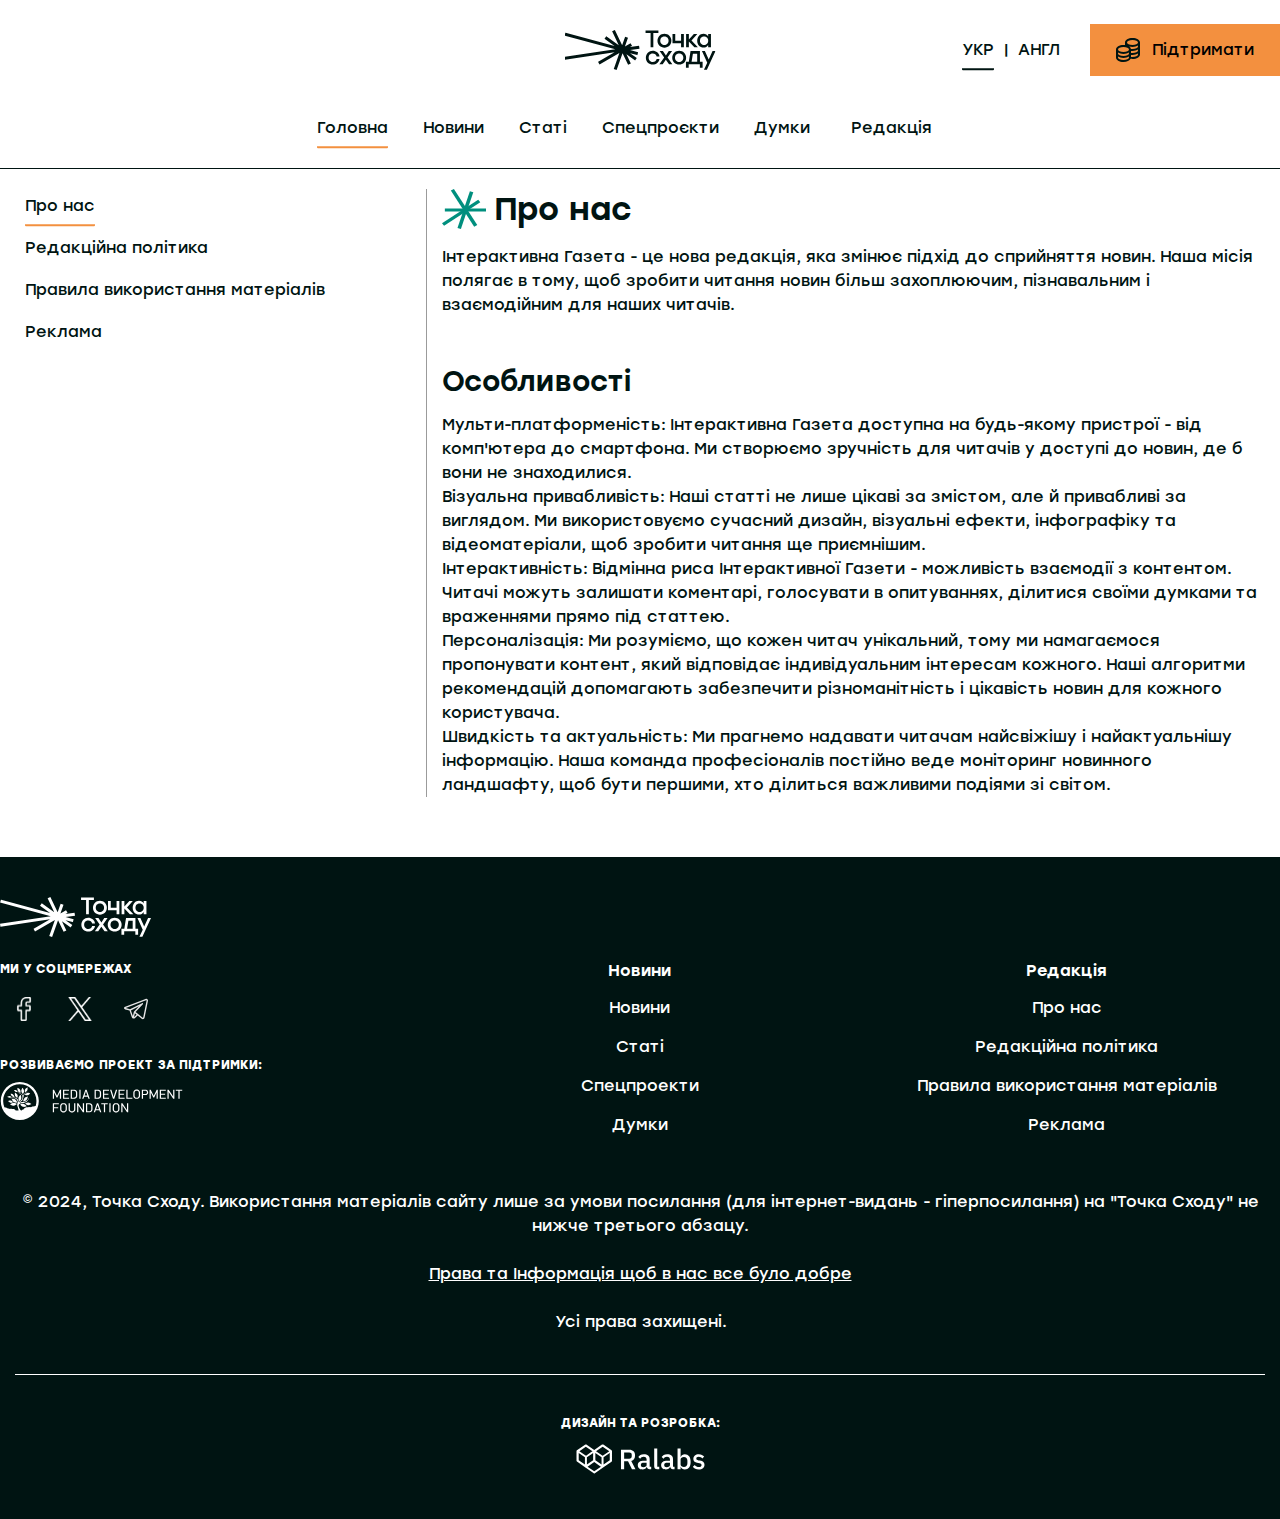
==== commit 157c83f4: "updated image urls" ====
--- a/about-us.html
+++ b/about-us.html
@@ -8,9 +8,9 @@
   <title>Про нас</title>
 
   <link rel="shortcut icon" href="favicon.ico" type="image/x-icon">
-  <link rel="stylesheet" href="css/main.min.css?_v=20240301030634">
-
-  <script defer="defer" src="js/main.min.js?_v=20240301030634"></script>
+  <link rel="stylesheet" href="css/main.min.css?_v=20240301031436">
+
+  <script defer="defer" src="js/main.min.js?_v=20240301031436"></script>
 </head>
 
 <body>
@@ -152,7 +152,7 @@
   <div class="container">
     <div class="row mb-4">
       <a href="/" class="logo footer__logo">
-        <img src="/images/footer-logo.svg" alt="Footer Logo">
+        <img src="./images/footer-logo.svg" alt="Footer Logo">
       </a>
     </div>
     <div class="row row--wrap mb-5">
@@ -180,7 +180,7 @@
         <h6>
           <strong>Розвиваємо проект за підтримки:</strong>
         </h6>
-        <img src="/images/media-dev-logo.svg" alt="Media Development Foundation">
+        <img src="./images/media-dev-logo.svg" alt="Media Development Foundation">
       </div>
       <nav class="col-8 footer__navigation px-0">
         <div class="text-center col-6">
@@ -261,7 +261,7 @@
           <strong>Дизайн та розробка:</strong>
         </h6>
         <a href="#">
-          <img src="/images/ralabs-logo.svg" alt="Ralabs Logo">
+          <img src="./images/ralabs-logo.svg" alt="Ralabs Logo">
         </a>
       </div>
 
--- a/css/main.min.css
+++ b/css/main.min.css
@@ -3,4 +3,4 @@
  * Copyright 2011-2018 The Bootstrap Authors
  * Copyright 2011-2018 Twitter, Inc.
  * Licensed under MIT (https://github.com/twbs/bootstrap/blob/master/LICENSE)
- */@-ms-viewport{width:device-width}html{-webkit-box-sizing:border-box;box-sizing:border-box;-ms-overflow-style:scrollbar}*,::after,::before{-webkit-box-sizing:inherit;box-sizing:inherit}.container{width:100%;padding-right:15px;padding-left:15px;margin-right:auto;margin-left:auto}.container-fluid{width:100%;padding-right:15px;padding-left:15px;margin-right:auto;margin-left:auto}.row{margin-right:-15px;margin-left:-15px}.row--wrap{display:-ms-flexbox;display:-webkit-box;display:flex;-ms-flex-wrap:wrap;flex-wrap:wrap}.no-gutters{margin-right:0;margin-left:0}.no-gutters>.col,.no-gutters>[class*=col-]{padding-right:0;padding-left:0}.col,.col-1,.col-10,.col-11,.col-12,.col-2,.col-3,.col-4,.col-5,.col-6,.col-7,.col-8,.col-9,.col-auto,.col-lg,.col-lg-1,.col-lg-10,.col-lg-11,.col-lg-12,.col-lg-2,.col-lg-3,.col-lg-4,.col-lg-5,.col-lg-6,.col-lg-7,.col-lg-8,.col-lg-9,.col-lg-auto,.col-md,.col-md-1,.col-md-10,.col-md-11,.col-md-12,.col-md-2,.col-md-3,.col-md-4,.col-md-5,.col-md-6,.col-md-7,.col-md-8,.col-md-9,.col-md-auto,.col-sm,.col-sm-1,.col-sm-10,.col-sm-11,.col-sm-12,.col-sm-2,.col-sm-3,.col-sm-4,.col-sm-5,.col-sm-6,.col-sm-7,.col-sm-8,.col-sm-9,.col-sm-auto,.col-xl,.col-xl-1,.col-xl-10,.col-xl-11,.col-xl-12,.col-xl-2,.col-xl-3,.col-xl-4,.col-xl-5,.col-xl-6,.col-xl-7,.col-xl-8,.col-xl-9,.col-xl-auto{position:relative;width:100%;min-height:1px;padding-right:15px;padding-left:15px}.col{-ms-flex-preferred-size:0;flex-basis:0;-ms-flex-positive:1;-webkit-box-flex:1;flex-grow:1;max-width:100%}.col-auto{-ms-flex:0 0 auto;-webkit-box-flex:0;flex:0 0 auto;width:auto;max-width:none}.col-1{-ms-flex:0 0 8.333333%;-webkit-box-flex:0;flex:0 0 8.333333%;max-width:8.333333%}.col-2{-ms-flex:0 0 16.666667%;-webkit-box-flex:0;flex:0 0 16.666667%;max-width:16.666667%}.col-3{-ms-flex:0 0 25%;-webkit-box-flex:0;flex:0 0 25%;max-width:25%}.col-4{-ms-flex:0 0 33.333333%;-webkit-box-flex:0;flex:0 0 33.333333%;max-width:33.333333%}.col-5{-ms-flex:0 0 41.666667%;-webkit-box-flex:0;flex:0 0 41.666667%;max-width:41.666667%}.col-6{-ms-flex:0 0 50%;-webkit-box-flex:0;flex:0 0 50%;max-width:50%}.col-7{-ms-flex:0 0 58.333333%;-webkit-box-flex:0;flex:0 0 58.333333%;max-width:58.333333%}.col-8{-ms-flex:0 0 66.666667%;-webkit-box-flex:0;flex:0 0 66.666667%;max-width:66.666667%}.col-9{-ms-flex:0 0 75%;-webkit-box-flex:0;flex:0 0 75%;max-width:75%}.col-10{-ms-flex:0 0 83.333333%;-webkit-box-flex:0;flex:0 0 83.333333%;max-width:83.333333%}.col-11{-ms-flex:0 0 91.666667%;-webkit-box-flex:0;flex:0 0 91.666667%;max-width:91.666667%}.col-12{-ms-flex:0 0 100%;-webkit-box-flex:0;flex:0 0 100%;max-width:100%}.order-first{-ms-flex-order:-1;-webkit-box-ordinal-group:0;order:-1}.order-last{-ms-flex-order:13;-webkit-box-ordinal-group:14;order:13}.order-0{-ms-flex-order:0;-webkit-box-ordinal-group:1;order:0}.order-1{-ms-flex-order:1;-webkit-box-ordinal-group:2;order:1}.order-2{-ms-flex-order:2;-webkit-box-ordinal-group:3;order:2}.order-3{-ms-flex-order:3;-webkit-box-ordinal-group:4;order:3}.order-4{-ms-flex-order:4;-webkit-box-ordinal-group:5;order:4}.order-5{-ms-flex-order:5;-webkit-box-ordinal-group:6;order:5}.order-6{-ms-flex-order:6;-webkit-box-ordinal-group:7;order:6}.order-7{-ms-flex-order:7;-webkit-box-ordinal-group:8;order:7}.order-8{-ms-flex-order:8;-webkit-box-ordinal-group:9;order:8}.order-9{-ms-flex-order:9;-webkit-box-ordinal-group:10;order:9}.order-10{-ms-flex-order:10;-webkit-box-ordinal-group:11;order:10}.order-11{-ms-flex-order:11;-webkit-box-ordinal-group:12;order:11}.order-12{-ms-flex-order:12;-webkit-box-ordinal-group:13;order:12}.offset-1{margin-left:8.333333%}.offset-2{margin-left:16.666667%}.offset-3{margin-left:25%}.offset-4{margin-left:33.333333%}.offset-5{margin-left:41.666667%}.offset-6{margin-left:50%}.offset-7{margin-left:58.333333%}.offset-8{margin-left:66.666667%}.offset-9{margin-left:75%}.offset-10{margin-left:83.333333%}.offset-11{margin-left:91.666667%}.d-none{display:none!important}.d-inline{display:inline!important}.d-inline-block{display:inline-block!important}.d-block{display:block!important}.d-table{display:table!important}.d-table-row{display:table-row!important}.d-table-cell{display:table-cell!important}.d-flex{display:-ms-flexbox!important;display:-webkit-box!important;display:flex!important}.d-inline-flex{display:-ms-inline-flexbox!important;display:-webkit-inline-box!important;display:inline-flex!important}.flex-row{-ms-flex-direction:row!important;-webkit-box-orient:horizontal!important;-webkit-box-direction:normal!important;flex-direction:row!important}.flex-column{-ms-flex-direction:column!important;-webkit-box-orient:vertical!important;-webkit-box-direction:normal!important;flex-direction:column!important}.flex-row-reverse{-ms-flex-direction:row-reverse!important;-webkit-box-orient:horizontal!important;-webkit-box-direction:reverse!important;flex-direction:row-reverse!important}.flex-column-reverse{-ms-flex-direction:column-reverse!important;-webkit-box-orient:vertical!important;-webkit-box-direction:reverse!important;flex-direction:column-reverse!important}.flex-wrap{-ms-flex-wrap:wrap!important;flex-wrap:wrap!important}.flex-nowrap{-ms-flex-wrap:nowrap!important;flex-wrap:nowrap!important}.flex-wrap-reverse{-ms-flex-wrap:wrap-reverse!important;flex-wrap:wrap-reverse!important}.flex-fill{-ms-flex:1 1 auto!important;-webkit-box-flex:1!important;flex:1 1 auto!important}.flex-grow-0{-ms-flex-positive:0!important;-webkit-box-flex:0!important;flex-grow:0!important}.flex-grow-1{-ms-flex-positive:1!important;-webkit-box-flex:1!important;flex-grow:1!important}.flex-shrink-0{-ms-flex-negative:0!important;flex-shrink:0!important}.flex-shrink-1{-ms-flex-negative:1!important;flex-shrink:1!important}.justify-content-start{-ms-flex-pack:start!important;-webkit-box-pack:start!important;justify-content:flex-start!important}.justify-content-end{-ms-flex-pack:end!important;-webkit-box-pack:end!important;justify-content:flex-end!important}.justify-content-center{-ms-flex-pack:center!important;-webkit-box-pack:center!important;justify-content:center!important}.justify-content-between{-ms-flex-pack:justify!important;-webkit-box-pack:justify!important;justify-content:space-between!important}.justify-content-around{-ms-flex-pack:distribute!important;justify-content:space-around!important}.align-items-start{-ms-flex-align:start!important;-webkit-box-align:start!important;align-items:flex-start!important}.align-items-end{-ms-flex-align:end!important;-webkit-box-align:end!important;align-items:flex-end!important}.align-items-center{-ms-flex-align:center!important;-webkit-box-align:center!important;align-items:center!important}.align-items-baseline{-ms-flex-align:baseline!important;-webkit-box-align:baseline!important;align-items:baseline!important}.align-items-stretch{-ms-flex-align:stretch!important;-webkit-box-align:stretch!important;align-items:stretch!important}.align-content-start{-ms-flex-line-pack:start!important;align-content:flex-start!important}.align-content-end{-ms-flex-line-pack:end!important;align-content:flex-end!important}.align-content-center{-ms-flex-line-pack:center!important;align-content:center!important}.align-content-between{-ms-flex-line-pack:justify!important;align-content:space-between!important}.align-content-around{-ms-flex-line-pack:distribute!important;align-content:space-around!important}.align-content-stretch{-ms-flex-line-pack:stretch!important;align-content:stretch!important}.align-self-auto{-ms-flex-item-align:auto!important;align-self:auto!important}.align-self-start{-ms-flex-item-align:start!important;align-self:flex-start!important}.align-self-end{-ms-flex-item-align:end!important;align-self:flex-end!important}.align-self-center{-ms-flex-item-align:center!important;align-self:center!important}.align-self-baseline{-ms-flex-item-align:baseline!important;align-self:baseline!important}.align-self-stretch{-ms-flex-item-align:stretch!important;align-self:stretch!important}.icon{display:inline-block;width:48px;height:48px;position:relative}.icon-search{background:no-repeat center/100% url(/images/icons/search.svg)}.icon-arrow-left{background:no-repeat center/100% url(/images/icons/arrow-left.svg)}.icon-arrow-right{background:no-repeat center/100% url(/images/icons/arrow-right.svg)}.icon-arrow-down{background:no-repeat center/100% url(/images/icons/arrow-down.svg)}.icon-pdf{background:no-repeat center/100% url(/images/icons/pdf.svg)}*{scrollbar-width:.5rem;scrollbar-color:#f3903f #d6d6d6;scrollbar-color:var(--primary-color) #d6d6d6}::-webkit-scrollbar{width:.5rem;background-color:#fff;background-color:var(--white-color)}::-webkit-scrollbar-track{-webkit-box-shadow:inset 0 0 .375rem rgba(0,0,0,.2);box-shadow:inset 0 0 .375rem rgba(0,0,0,.2);border-radius:.25rem;background:#eee}::-webkit-scrollbar-thumb{border-radius:.25rem;border:0 none #fff;background-color:#f3903f;background-color:var(--primary-color)}::-webkit-scrollbar-thumb:hover{background-color:#f3903f;background-color:var(--primary-hover-color)}@-webkit-keyframes show-header{0%{top:-100%}100%{top:0}}@keyframes show-header{0%{top:-100%}100%{top:0}}@-webkit-keyframes fade-up-big{0%{-webkit-transform:translateY(1rem);transform:translateY(1rem);opacity:0}100%{-webkit-transform:translateY(0);transform:translateY(0);opacity:1}}@keyframes fade-up-big{0%{-webkit-transform:translateY(1rem);transform:translateY(1rem);opacity:0}100%{-webkit-transform:translateY(0);transform:translateY(0);opacity:1}}@-webkit-keyframes rotation{from{-webkit-transform:rotate(0);transform:rotate(0)}to{-webkit-transform:rotate(359deg);transform:rotate(359deg)}}@keyframes rotation{from{-webkit-transform:rotate(0);transform:rotate(0)}to{-webkit-transform:rotate(359deg);transform:rotate(359deg)}}[class*=-ibg]{position:relative}[class*=-ibg] img{position:absolute;width:100%;height:100%;top:0;left:0;-o-object-fit:cover;object-fit:cover}[class*=-ibg_contain] img{-o-object-fit:contain;object-fit:contain}.wrapper{display:-webkit-box;display:-ms-flexbox;display:flex;-webkit-box-orient:vertical;-webkit-box-direction:normal;-ms-flex-direction:column;flex-direction:column;min-height:100%;overflow:hidden}.page{position:relative;-webkit-box-flex:1;-ms-flex:1 1 auto;flex:1 1 auto}.page [data-observ]{position:absolute;top:0;left:0;width:100%;height:.125rem;background:0 0;pointer-events:none}.page_start{padding-top:6.25rem}hr{width:100%;margin:8px 0;border-top:1px solid #001412;border-top:1px solid var(--hr-color)}.page__header{display:-webkit-box;display:-ms-flexbox;display:flex;-webkit-box-align:center;-ms-flex-align:center;align-items:center;-webkit-box-pack:start;-ms-flex-pack:start;justify-content:flex-start;margin-bottom:16px}.page__header img{margin-right:8px}.page__heading{font-size:2rem;font-weight:500;line-height:2.5rem}.page__content hr{margin:40px 0}.page__content h2,.page__content h3,.page__content h4,.page__content h5,.page__content h6{margin-bottom:16px}.button{display:-webkit-inline-box;display:-ms-inline-flexbox;display:inline-flex;-webkit-box-align:center;-ms-flex-align:center;align-items:center;-webkit-box-pack:start;-ms-flex-pack:start;justify-content:flex-start;font-size:16px;font-weight:400;line-height:24px;padding:12px 24px;-webkit-transition:.3s ease-in-out;transition:.3s ease-in-out;-webkit-transition:var(--bs-transition);transition:var(--bs-transition)}.button .icon{width:24px;height:24px}.button--icon-prepend .icon{margin-right:10px}.button--icon-append .icon{margin-left:10px}.button--primary{background-color:#f3903f;background-color:var(--primary-background-color);border:2px solid transparent}.button--primary:hover{background-color:#f3903f;background-color:var(--primary-hover-color);border-color:#001412}.button--primary:active{color:#fff;color:var(--white-color);background-color:#001412;background-color:var(--black-color);border-color:#001412}.button--primary:disabled,.button--primary[disabled]{background-color:#9b9b9b;background-color:var(--primary-disabled-background-color)}.button--secondary{background-color:#fff;background-color:var(--secondary-background-color);border:2px solid #001412;border:2px solid var(--black-color)}.button--secondary:hover{color:#f3903f;color:var(--primary-color);border-color:#f3903f;border-color:var(--primary-color);background-color:#fff;background-color:var(--secondary-hover-background-color)}.button--secondary:active{color:#f3903f;color:var(--primary-color);background-color:rgba(243,144,63,.10196);background-color:var(--secondary-active-background-color)}.button--secondary:disabled,.button--secondary[disabled]{color:#9b9b9b;color:var(--secondary-disabled-background-color)}a{color:#001412;color:var(--black-color)}a.link{display:inline-block;padding:5px 10px;position:relative}a.link--underline:after{content:"";position:absolute;bottom:0;left:10px;width:calc(100% - 20px);height:2px;border-radius:0 0 1px 1px;background-color:#f3903f;background-color:var(--primary-color);opacity:1;-webkit-transform:translate3d(0,.2em,0);transform:translate3d(0,.2em,0)}a:hover{color:#f3903f;color:var(--primary-color)}h1{font-size:2rem;font-weight:500;line-height:2.5rem}h2{font-size:1.75rem;font-weight:500;line-height:2rem}h3{font-size:1.5rem;font-weight:500;line-height:1.75rem}h4{font-size:1.25rem;font-weight:500;line-height:1.5rem}h5{font-size:1rem;font-weight:500;line-height:1.25rem}h6{font-size:.75rem;font-weight:400;line-height:1rem}.sep-v{font-size:16px;font-weight:400;line-height:24px}.section{margin:60px 0}.section__header{display:-webkit-box;display:-ms-flexbox;display:flex;-webkit-box-align:center;-ms-flex-align:center;align-items:center;-webkit-box-pack:justify;-ms-flex-pack:justify;justify-content:space-between;margin-bottom:40px}.menu-dropdown{position:relative;display:inline-block}.menu-dropdown__button{display:-webkit-inline-box;display:-ms-inline-flexbox;display:inline-flex;-webkit-box-align:center;-ms-flex-align:center;align-items:center;padding:16px;font-size:16px;border:none;cursor:pointer}.menu-dropdown__button .icon{width:15px;height:15px}.menu-dropdown__button--icon-prepend .icon{margin-right:10px}.menu-dropdown__button--icon-append .icon{margin-left:10px}.menu-dropdown__content{display:none;position:absolute;background-color:#fff;background-color:var(--white-color);min-width:160px;-webkit-box-shadow:0 8px 16px 0 rgba(0,0,0,.2);box-shadow:0 8px 16px 0 rgba(0,0,0,.2);z-index:1}.menu-dropdown__content a{color:#001412;color:var(--black-color);padding:12px 16px;-webkit-text-decoration:none;text-decoration:none;display:block}.menu-dropdown:hover .menu-dropdown__content{display:block}button#donation-btn img{margin-right:12px}.header{width:100%;-webkit-transition:background-color .3s ease-in-out;transition:background-color .3s ease-in-out;-webkit-transition:background-color var(--bs-transition);transition:background-color var(--bs-transition);z-index:50;padding-top:24px;margin-bottom:20px}.header .container{height:100%}.header .row{display:-webkit-box;display:-ms-flexbox;display:flex;-webkit-box-pack:justify;-ms-flex-pack:justify;justify-content:space-between;-webkit-box-align:center;-ms-flex-align:center;align-items:center;position:relative}.header .row:first-child{margin-bottom:24px}.header hr{margin:12px 0 0 0}.header__logo{position:absolute;top:50%;left:50%;-webkit-transform:translate(-50%,-50%);-ms-transform:translate(-50%,-50%);transform:translate(-50%,-50%)}.header__buttons{display:-webkit-box;display:-ms-flexbox;display:flex;-webkit-box-align:center;-ms-flex-align:center;align-items:center;-webkit-box-pack:justify;-ms-flex-pack:justify;justify-content:space-between}.header__buttons>:not(:last-child){margin-right:20px}.header .main-navigation{margin:0 auto}.header .main-navigation .menu__list{display:-webkit-box;display:-ms-flexbox;display:flex;-webkit-box-align:center;-ms-flex-align:center;align-items:center;-webkit-box-pack:justify;-ms-flex-pack:justify;justify-content:space-between;margin:0 auto}.header .main-navigation .menu__list .menu__item:not(:last-child){margin-right:15px}.header .main-navigation .menu__list .menu__item--active .menu__link::after{opacity:1;-webkit-transform:translate3d(0,.2em,0);transform:translate3d(0,.2em,0)}.header .main-navigation .menu__list .menu__link{display:block;padding:5px 10px;position:relative}.header .main-navigation .menu__list .menu__link:after{content:"";position:absolute;bottom:0;left:10px;width:calc(100% - 20px);height:2px;border-radius:0 0 1px 1px;background-color:#f3903f;background-color:var(--primary-color);opacity:0}.header .main-navigation .menu__list .menu__link:hover::after{opacity:1;-webkit-transform:translate3d(0,.2em,0);transform:translate3d(0,.2em,0)}.search-bar{display:-webkit-box;display:-ms-flexbox;display:flex;-webkit-box-align:center;-ms-flex-align:center;align-items:center;-webkit-box-pack:left;-ms-flex-pack:left;justify-content:left;height:50px;position:relative}.search-bar__btn-open{height:48px;width:48px;background:no-repeat center/100% url(/images/icons/search.svg);z-index:10}.search-bar__btn-close{height:48px;width:48px;font-size:32px;background:0 0;opacity:0;-webkit-transition:opacity .25s,-webkit-transform .25s;transition:opacity .25s,-webkit-transform .25s;transition:opacity .25s,transform .25s;transition:opacity .25s,transform .25s,-webkit-transform .25s;z-index:9;position:absolute;right:0;top:0}.search-bar__input{height:100%;width:375px;border:1px solid #9b9b9b;border:1px solid var(--gray-color-primary);padding:5px 50px 5px 50px;opacity:0;-webkit-transition:opacity .25s,-webkit-transform .25s;transition:opacity .25s,-webkit-transform .25s;transition:opacity .25s,transform .25s;transition:opacity .25s,transform .25s,-webkit-transform .25s;position:absolute;left:0}.search-bar__input input[type=search]{width:100%;height:100%}.search-bar--active .search-bar__input{opacity:1}.search-bar--active .search-bar__btn-close{opacity:1}.language-switcher{display:-webkit-box;display:-ms-flexbox;display:flex;-webkit-box-align:center;-ms-flex-align:center;align-items:center;-webkit-box-pack:center;-ms-flex-pack:center;justify-content:center}.language-switcher__option{display:block;padding:5px;cursor:pointer;margin:0 5px;position:relative}.language-switcher__option:after{content:"";position:absolute;bottom:0;left:5px;width:calc(100% - 10px);height:2px;border-radius:0 0 1px 1px;background-color:#001412;background-color:var(--black-color);opacity:0}.language-switcher__option--active::after,.language-switcher__option:focus::after,.language-switcher__option:hover::after{opacity:1;-webkit-transform:translate3d(0,.2em,0);transform:translate3d(0,.2em,0)}.news-sidebar{padding-right:8px;border-right:1px solid #a8a8a8;border-right:1px solid var(--vr-color)}.news-sidebar__heading{display:-webkit-box;display:-ms-flexbox;display:flex;-webkit-box-align:center;-ms-flex-align:center;align-items:center;-webkit-box-pack:start;-ms-flex-pack:start;justify-content:flex-start}.news-sidebar__divider{font-size:.75rem;font-weight:700;line-height:1rem;letter-spacing:.02em;text-align:left;padding:16px 0}.news-sidebar .article{display:-webkit-box;display:-ms-flexbox;display:flex;-webkit-box-align:start;-ms-flex-align:start;align-items:flex-start;-webkit-box-pack:start;-ms-flex-pack:start;justify-content:flex-start;padding:16px 0;border-bottom:1px solid #a8a8a8;border-bottom:1px solid var(--gray-color-secondary)}.news-sidebar .article time{color:#9b9b9b;color:var(--gray-color-primary);font-size:1rem;font-weight:700;text-align:left;margin-right:16px}.news-sidebar .article__wrapper{display:-webkit-box;display:-ms-flexbox;display:flex;-webkit-box-orient:vertical;-webkit-box-direction:normal;-ms-flex-direction:column;flex-direction:column;-webkit-box-align:start;-ms-flex-align:start;align-items:flex-start;-webkit-box-pack:start;-ms-flex-pack:start;justify-content:flex-start}.news-sidebar .article__header{display:-webkit-box;display:-ms-flexbox;display:flex;-webkit-box-align:center;-ms-flex-align:center;align-items:center;-webkit-box-pack:start;-ms-flex-pack:start;justify-content:flex-start;width:100%;margin-bottom:4px;font-size:.75rem;line-height:1rem;text-transform:uppercase}.news-sidebar .article__header>:not(:last-child){margin-right:10px}.news-sidebar .article__tag{padding:0 2px;border-radius:1px;color:#fff;color:var(--white-color);background-color:#9b9b9b;background-color:var(--gray-color-primary)}.news-sidebar .article__category{color:#9b9b9b;color:var(--gray-color-primary)}.news-sidebar .article__title{font-size:1rem;font-weight:400;line-height:1.5rem;text-align:left}.news-sidebar .article--important .article__tag{background-color:#f3903f;background-color:var(--primary-color)}.news-sidebar .article--important .article__title{font-weight:700}.news-sidebar .article--promo .article__tag{background-color:#008f7e;background-color:var(--green-color)}.news-sidebar .article--promo .article__title{color:#008f7e;color:var(--green-color);font-weight:700}.news-sidebar__cta{display:block;margin:20px auto 0 auto}.news-tabs__header{display:-webkit-box;display:-ms-flexbox;display:flex;-webkit-box-align:center;-ms-flex-align:center;align-items:center;-webkit-box-pack:justify;-ms-flex-pack:justify;justify-content:space-between;margin-bottom:20px}.news-tabs__tabs{display:-webkit-box;display:-ms-flexbox;display:flex;-webkit-box-align:center;-ms-flex-align:center;align-items:center;-webkit-box-pack:start;-ms-flex-pack:start;justify-content:flex-start}.news-tabs__tab{display:block;padding:5px 10px;background:0 0;position:relative}.news-tabs__tab:not(:last-child){margin-right:20px}.news-tabs__tab:after{content:"";position:absolute;bottom:0;left:5px;width:calc(100% - 10px);height:2px;border-radius:0 0 1px 1px;background-color:#f3903f;background-color:var(--primary-color);opacity:0}.news-tabs__tab--active::after,.news-tabs__tab:focus::after,.news-tabs__tab:hover::after{opacity:1;-webkit-transform:translate3d(0,.2em,0);transform:translate3d(0,.2em,0)}.news-tabs__navigation__list{display:-webkit-box;display:-ms-flexbox;display:flex;-webkit-box-align:center;-ms-flex-align:center;align-items:center;-webkit-box-pack:justify;-ms-flex-pack:justify;justify-content:space-between}.news-tabs__navigation__next,.news-tabs__navigation__prev{display:inline-block;width:24px;height:24px;background:0 0}.news-tabs__navigation__next .icon,.news-tabs__navigation__prev .icon{width:100%;height:100%}.news-tabs__navigation__current{background:0 0;margin:0 16px}.sidebar-navigation{border-right:1px solid #9b9b9b;border-right:1px solid var(--gray-color-primary)}.sidebar-navigation__list{display:-webkit-box;display:-ms-flexbox;display:flex;-webkit-box-orient:vertical;-webkit-box-direction:normal;-ms-flex-direction:column;flex-direction:column;-webkit-box-align:start;-ms-flex-align:start;align-items:flex-start;-webkit-box-pack:center;-ms-flex-pack:center;justify-content:center}.sidebar-navigation__item:not(:last-child){margin-bottom:8px}.sidebar-navigation__item--active .sidebar-navigation__link::after{opacity:1;-webkit-transform:translate3d(0,.2em,0);transform:translate3d(0,.2em,0)}.sidebar-navigation__link{display:block;padding:5px 10px;position:relative}.sidebar-navigation__link:after{content:"";position:absolute;bottom:0;left:10px;width:calc(100% - 20px);height:2px;border-radius:0 0 1px 1px;background-color:#f3903f;background-color:var(--primary-color);opacity:0}.sidebar-navigation__link:hover::after{opacity:1;-webkit-transform:translate3d(0,.2em,0);transform:translate3d(0,.2em,0)}.article-cards--grid{--grid-layout-gap:24px;--grid-column-count:6;--grid-item--min-width:193px;--gap-count:calc(var(--grid-column-count) - 1);--total-gap-width:calc(var(--gap-count) * var(--grid-layout-gap));--grid-item--max-width:calc((100% - var(--total-gap-width)) / var(--grid-column-count));display:grid;grid-template-columns:repeat(auto-fill,minmax(max(193px,calc((100% - calc((6 - 1) * 24px))/ 6)),1fr));grid-template-columns:repeat(auto-fill,minmax(max(193px,calc((100% - calc(calc(6 - 1) * 24px))/ 6)),1fr));grid-template-columns:repeat(auto-fill,minmax(max(var(--grid-item--min-width),var(--grid-item--max-width)),1fr));grid-gap:24px;grid-gap:var(--grid-layout-gap)}.article-cards--grid-col-2{--grid-column-count:2}.article-cards--grid-col-3{--grid-column-count:3}.article-cards--grid-col-4{--grid-column-count:4}.article-cards--large .article-card__bottom{-webkit-box-orient:horizontal!important;-webkit-box-direction:normal!important;-ms-flex-direction:row!important;flex-direction:row!important}.article-cards--large .article-card__bottom{-webkit-box-pack:justify;-ms-flex-pack:justify;justify-content:space-between}.article-cards .article-card{display:-webkit-box;display:-ms-flexbox;display:flex;-webkit-box-orient:vertical;-webkit-box-direction:normal;-ms-flex-direction:column;flex-direction:column}.article-cards .article-card__image{margin-bottom:16px}.article-cards .article-card__header{display:-webkit-box;display:-ms-flexbox;display:flex;-webkit-box-align:center;-ms-flex-align:center;align-items:center;-webkit-box-pack:start;-ms-flex-pack:start;justify-content:flex-start;margin-bottom:12px;font-size:.75rem;font-weight:500;line-height:1rem;text-transform:uppercase}.article-cards .article-card__header>:not(:last-child){margin-right:10px}.article-cards .article-card__tag{padding:0 2px;border-radius:1px;color:#fff;color:var(--white-color);background-color:#9b9b9b;background-color:var(--gray-color-primary)}.article-cards .article-card__category{color:#9b9b9b;color:var(--gray-color-primary)}.article-cards .article-card__title{font-size:1.125rem;font-weight:500;line-height:1.5rem}.article-cards .article-card__bottom{display:-webkit-box;display:-ms-flexbox;display:flex;-webkit-box-orient:vertical;-webkit-box-direction:normal;-ms-flex-direction:column;flex-direction:column;color:#9b9b9b;color:var(--gray-color-primary);font-size:.75rem;font-weight:700;line-height:1rem;margin-top:12px}.article-cards .article-card--promo .article-card__tag{background-color:#008f7e;background-color:var(--green-color)}.article-cards .article-card--promo .article-card__title{color:#008f7e;color:var(--green-color);font-weight:700}.expert-articles-cards--grid{--grid-layout-gap:24px;--grid-column-count:6;--grid-item--min-width:200px;--gap-count:calc(var(--grid-column-count) - 1);--total-gap-width:calc(var(--gap-count) * var(--grid-layout-gap));--grid-item--max-width:calc((100% - var(--total-gap-width)) / var(--grid-column-count));display:grid;grid-template-columns:repeat(auto-fill,minmax(max(200px,calc((100% - calc((6 - 1) * 24px))/ 6)),1fr));grid-template-columns:repeat(auto-fill,minmax(max(200px,calc((100% - calc(calc(6 - 1) * 24px))/ 6)),1fr));grid-template-columns:repeat(auto-fill,minmax(max(var(--grid-item--min-width),var(--grid-item--max-width)),1fr));grid-gap:24px;grid-gap:var(--grid-layout-gap)}.expert-articles-cards--grid-col-2{--grid-column-count:2}.expert-articles-cards--grid-col-3{--grid-column-count:3}.expert-articles-cards--grid-col-4{--grid-column-count:4}.expert-articles-cards .expert-article-card{display:-webkit-box;display:-ms-flexbox;display:flex;-webkit-box-orient:vertical;-webkit-box-direction:normal;-ms-flex-direction:column;flex-direction:column}.expert-articles-cards .expert-article-card__image{height:175px;border-radius:1px;margin-bottom:16px}.expert-articles-cards .expert-article-card__image img{width:100%;height:100%;-o-object-fit:cover;object-fit:cover}.expert-articles-cards .expert-article-card__author{display:inline-block;padding:8px 16px 8px 16px;width:-webkit-fit-content;width:-moz-fit-content;width:fit-content;color:#fff;color:var(--white-color);background-color:#1456b8;background-color:var(--blue-color);border-radius:1px;margin-bottom:8px}.expert-articles-cards .expert-article-card__header{font-size:.75rem;font-weight:700;line-height:1rem;color:#9b9b9b;color:var(--gray-color-primary)}.expert-articles-cards .expert-article-card__tag{padding:0 2px;border-radius:1px;color:#fff;color:var(--white-color);background-color:#9b9b9b;background-color:var(--gray-color-primary)}.expert-articles-cards .expert-article-card__category{color:#9b9b9b;color:var(--gray-color-primary)}.expert-articles-cards .expert-article-card__title{font-size:1.125rem;font-weight:500;line-height:1.5rem;margin-top:16px}.expert-articles-cards .expert-article-card__bottom{display:-webkit-box;display:-ms-flexbox;display:flex;-webkit-box-orient:vertical;-webkit-box-direction:normal;-ms-flex-direction:column;flex-direction:column;color:#9b9b9b;color:var(--gray-color-primary);font-size:.75rem;font-weight:700;line-height:1rem;margin-top:12px}.article-rows .article-row{display:-webkit-box;display:-ms-flexbox;display:flex;-webkit-box-align:start;-ms-flex-align:start;align-items:flex-start;-webkit-box-pack:start;-ms-flex-pack:start;justify-content:flex-start;padding:0 0 40px 0}.article-rows .article-row:not(:last-child){margin-bottom:40px;border-bottom:1px solid #001412;border-bottom:1px solid var(--black-color)}.article-rows .article-row__image{width:150px;margin-right:15px}.article-rows .article-row__image img{height:100%;width:100%;-o-object-fit:cover;object-fit:cover}.article-rows .article-row__wrapper{width:calc(100% - 150px)}.article-rows .article-row__header{display:-webkit-box;display:-ms-flexbox;display:flex;-webkit-box-align:center;-ms-flex-align:center;align-items:center;-webkit-box-pack:start;-ms-flex-pack:start;justify-content:flex-start;margin-bottom:12px;font-size:.75rem;font-weight:500;line-height:1rem;text-transform:uppercase}.article-rows .article-row__header>:not(:last-child){margin-right:10px}.article-rows .article-row__tag{padding:0 2px;border-radius:1px;color:#fff;color:var(--white-color);background-color:#9b9b9b;background-color:var(--gray-color-primary)}.article-rows .article-row__category{color:#9b9b9b;color:var(--gray-color-primary)}.article-rows .article-row__title{display:block;font-size:1.25rem;font-weight:400;line-height:1.5rem;margin-bottom:12px}.article-rows .article-row__text{margin-bottom:12px}.article-rows .article-row__bottom{display:-webkit-box;display:-ms-flexbox;display:flex;-webkit-box-align:center;-ms-flex-align:center;align-items:center;-webkit-box-pack:justify;-ms-flex-pack:justify;justify-content:space-between;color:#9b9b9b;color:var(--gray-color-primary);font-size:.75rem;font-weight:700;line-height:1rem;margin-top:12px}.article-rows .article-row--important .article-row__tag{background-color:#f3903f;background-color:var(--primary-color)}.article-rows .article-row--important .article-row__title{font-weight:700}.article-rows .article-row--promo .article-row__tag{background-color:#008f7e;background-color:var(--green-color)}.article-rows .article-row--promo .article-row__title{color:#008f7e;color:var(--green-color);font-weight:700}.pagination{display:block;margin:20px 0}.pagination__list{display:-webkit-box;display:-ms-flexbox;display:flex;-webkit-box-align:center;-ms-flex-align:center;align-items:center;-webkit-box-pack:center;-ms-flex-pack:center;justify-content:center}.pagination__item{margin:0 2px}.pagination__item .icon{width:24px;height:24px}.pagination__item--disabled{color:#9b9b9b!important;color:var(--gray-color-primary)!important}.pagination__item--disabled .pagination__link{pointer-events:none;cursor:default;-webkit-text-decoration:none;text-decoration:none}.pagination__item--disabled .pagination__link{color:#9b9b9b!important;color:var(--gray-color-primary)!important}.pagination__item--active .pagination__link{border-color:#001412;border-color:var(--black-color)}.pagination__item:active:not(.pagination__item--disabled) .pagination__link,.pagination__item:hover:not(.pagination__item--disabled) .pagination__link{border-color:#f3903f;border-color:var(--primary-color)}.pagination__link{color:#001412;color:var(--black-color);padding:8px 16px;border:2px solid transparent}.pagination__link--next,.pagination__link--prev{display:-webkit-inline-box;display:-ms-inline-flexbox;display:inline-flex;-webkit-box-align:center;-ms-flex-align:center;align-items:center;-webkit-box-pack:center;-ms-flex-pack:center;justify-content:center}.banner{height:224px;background:no-repeat center right/35% 100% url(/images/banner-background-1.svg),#faf9f0;background:no-repeat center right/35% 100% url(/images/banner-background-1.svg),var(--banner-background-color);padding:32px 56px;position:relative}.banner__heading{color:#001412;color:var(--black-color);font-size:2rem;font-weight:500;line-height:2.5rem;text-align:left;padding-right:35%}.banner__logo{position:absolute;left:56px;bottom:32px}.banner__cta{position:absolute;bottom:50%;right:7%;-webkit-transform:translate(7%,50%);-ms-transform:translate(7%,50%);transform:translate(7%,50%)}.banner-small{background:no-repeat center bottom/100% 50% url(/images/banner-background-2.svg),#faf9f0;background:no-repeat center bottom/100% 50% url(/images/banner-background-2.svg),var(--banner-background-color);padding:32px 24px;position:relative}.banner-small__heading{color:#001412;color:var(--black-color);font-size:2rem;font-weight:500;line-height:2.5rem;text-align:left;padding:100px 0 100px 0}.banner-small__logo{position:absolute;top:32px;left:24px}.banner-small__cta{position:absolute;bottom:7%;right:50%;-webkit-transform:translate(50%,7%);-ms-transform:translate(50%,7%);transform:translate(50%,7%)}.author-card{display:-webkit-box;display:-ms-flexbox;display:flex}.author-card__image{height:200px;width:300px;margin-right:24px}.author-card__image img{height:100%;width:100%;-o-object-fit:cover;object-fit:cover}.author-card__wrapper{display:-webkit-box;display:-ms-flexbox;display:flex;-webkit-box-orient:vertical;-webkit-box-direction:normal;-ms-flex-direction:column;flex-direction:column}.author-card__name{font-size:2rem;font-weight:500;line-height:2.5rem;margin-bottom:8px}.author-card__bio{font-size:1rem;font-weight:400;line-height:1.5rem;text-align:left}.author-card__socials{display:-webkit-box;display:-ms-flexbox;display:flex;-webkit-box-align:center;-ms-flex-align:center;align-items:center;-webkit-box-pack:start;-ms-flex-pack:start;justify-content:flex-start;margin-top:16px}.post-page__header{display:-webkit-box;display:-ms-flexbox;display:flex;-webkit-box-align:start;-ms-flex-align:start;align-items:flex-start;margin-bottom:0}.post-page__header-image{margin-right:8px}.post-page__header-wrapper{display:-webkit-box;display:-ms-flexbox;display:flex;-webkit-box-orient:vertical;-webkit-box-direction:normal;-ms-flex-direction:column;flex-direction:column;-webkit-box-align:start;-ms-flex-align:start;align-items:flex-start;-webkit-box-pack:start;-ms-flex-pack:start;justify-content:flex-start}.post-page__header .social-share{margin:16px 0 0 0}.post-page__content a{-webkit-text-decoration:underline;text-decoration:underline}.post-page__content figure{margin:40px 0}.post-page__content figure img{width:100%}.post-page__content figure figcaption{color:#9b9b9b;color:var(--gray-color-primary);font-size:.75rem;font-weight:400;line-height:.75rem;margin-top:4px}.post-page__content h2,.post-page__content h3,.post-page__content h4,.post-page__content h5,.post-page__content h6{margin-bottom:20px}.post-page hr{margin:32px 0 64px 0}.post-author-card{display:-webkit-box;display:-ms-flexbox;display:flex;-webkit-box-align:center;-ms-flex-align:center;align-items:center;-webkit-box-pack:start;-ms-flex-pack:start;justify-content:flex-start;margin-top:16px}.post-author-card__image{width:48px;height:48px;margin-right:16px}.post-author-card__image img{height:100%;width:100%;-o-object-fit:cover;object-fit:cover}.post-author-card__wrapper{display:-webkit-box;display:-ms-flexbox;display:flex;-webkit-box-orient:vertical;-webkit-box-direction:normal;-ms-flex-direction:column;flex-direction:column;-webkit-box-pack:start;-ms-flex-pack:start;justify-content:flex-start}.post-author-card__name{font-size:1rem;font-weight:500;line-height:1.5rem;letter-spacing:.0125rem}.post-author-card__time{color:#9b9b9b;color:var(--gray-color-primary);font-size:.75rem;font-weight:700;line-height:1rem;margin-top:8px}.social-share{display:-webkit-box;display:-ms-flexbox;display:flex;-webkit-box-align:center;-ms-flex-align:center;align-items:center;-webkit-box-pack:start;-ms-flex-pack:start;justify-content:flex-start;color:#9b9b9b;color:var(--gray-color-primary);font-size:.75rem;font-weight:700;text-transform:uppercase;line-height:1rem;letter-spacing:.02em;margin:20px 0}.social-share__list{display:-webkit-box;display:-ms-flexbox;display:flex;-webkit-box-align:center;-ms-flex-align:center;align-items:center;-webkit-box-pack:start;-ms-flex-pack:start;justify-content:flex-start}.social-share__item:not(:last-child){margin-right:8px}.social-share__link{display:-webkit-inline-box;display:-ms-inline-flexbox;display:inline-flex;-webkit-box-align:center;-ms-flex-align:center;align-items:center;-webkit-box-pack:center;-ms-flex-pack:center;justify-content:center;height:24px;width:24px}.social-share__link img{width:100%;height:100%}.post-tags{display:-webkit-box;display:-ms-flexbox;display:flex;-webkit-box-align:center;-ms-flex-align:center;align-items:center;-webkit-box-pack:start;-ms-flex-pack:start;justify-content:flex-start;color:#9b9b9b;color:var(--gray-color-primary);font-size:.75rem;font-weight:400;line-height:1rem;letter-spacing:.02em;margin:20px 0}.post-tags strong{text-transform:uppercase;margin-right:8px}.post-tags__list{display:-webkit-box;display:-ms-flexbox;display:flex;-webkit-box-align:center;-ms-flex-align:center;align-items:center;-webkit-box-pack:start;-ms-flex-pack:start;justify-content:flex-start}.post-tags__item:not(:last-child){margin-right:8px}.recent-news{margin:16px 0}.recent-news__header{display:-webkit-box;display:-ms-flexbox;display:flex;-webkit-box-align:center;-ms-flex-align:center;align-items:center;-webkit-box-pack:start;-ms-flex-pack:start;justify-content:flex-start;margin-bottom:16px}.recent-news__heading{font-size:1.5rem;font-weight:500;line-height:2rem}.footer{color:#fff;color:var(--white-color);padding:40px 0;margin-top:60px;background:#001412;background:var(--black-color)}.footer a{color:#fff;color:var(--white-color)}.footer hr.footer__divider{border-top-color:#fff;border-top-color:var(--white-color);margin:40px 0}.footer__container{display:block}.footer__info h6{text-transform:uppercase;margin-bottom:8px}.footer__navigation{display:-webkit-box;display:-ms-flexbox;display:flex;-webkit-box-align:start;-ms-flex-align:start;align-items:flex-start}.footer__navigation .col{text-align:center}.footer__navigation-heading{margin-bottom:10px}.footer__navigation .menu__list{display:-webkit-box;display:-ms-flexbox;display:flex;-webkit-box-orient:vertical;-webkit-box-direction:normal;-ms-flex-direction:column;flex-direction:column;-webkit-box-align:center;-ms-flex-align:center;align-items:center;-webkit-box-pack:start;-ms-flex-pack:start;justify-content:flex-start}.footer__navigation .menu__item:not(:last-child){margin-bottom:5px}.footer__navigation .menu__link{display:block;color:#fff;color:var(--white-color);padding:5px 10px}.footer .social-media-list{display:-webkit-box;display:-ms-flexbox;display:flex;-webkit-box-align:center;-ms-flex-align:center;align-items:center;-webkit-box-pack:start;-ms-flex-pack:start;justify-content:flex-start}.footer .social-media-list__item:not(:last-child){margin-right:8px}.footer .social-media-list__link{display:-webkit-inline-box;display:-ms-inline-flexbox;display:inline-flex;-webkit-box-align:center;-ms-flex-align:center;align-items:center;-webkit-box-pack:center;-ms-flex-pack:center;justify-content:center;height:48px;width:48px}.footer .newsletter-form__heading{font-weight:700;font-size:12px;line-height:16px;text-transform:uppercase}.footer .newsletter-form .input-group{margin:5px 0}.footer .newsletter-form .input-group input[type=email]{color:#a9a9a9;font-size:18px;line-height:24px;height:50px;padding:5px;border-radius:1px}.footer .newsletter-form__subtext{font-size:12px;line-height:16px}@media (min-width:576px){.container{max-width:33.75rem}.col-sm{-ms-flex-preferred-size:0;flex-basis:0;-ms-flex-positive:1;-webkit-box-flex:1;flex-grow:1;max-width:100%}.col-sm-auto{-ms-flex:0 0 auto;-webkit-box-flex:0;flex:0 0 auto;width:auto;max-width:none}.col-sm-1{-ms-flex:0 0 8.333333%;-webkit-box-flex:0;flex:0 0 8.333333%;max-width:8.333333%}.col-sm-2{-ms-flex:0 0 16.666667%;-webkit-box-flex:0;flex:0 0 16.666667%;max-width:16.666667%}.col-sm-3{-ms-flex:0 0 25%;-webkit-box-flex:0;flex:0 0 25%;max-width:25%}.col-sm-4{-ms-flex:0 0 33.333333%;-webkit-box-flex:0;flex:0 0 33.333333%;max-width:33.333333%}.col-sm-5{-ms-flex:0 0 41.666667%;-webkit-box-flex:0;flex:0 0 41.666667%;max-width:41.666667%}.col-sm-6{-ms-flex:0 0 50%;-webkit-box-flex:0;flex:0 0 50%;max-width:50%}.col-sm-7{-ms-flex:0 0 58.333333%;-webkit-box-flex:0;flex:0 0 58.333333%;max-width:58.333333%}.col-sm-8{-ms-flex:0 0 66.666667%;-webkit-box-flex:0;flex:0 0 66.666667%;max-width:66.666667%}.col-sm-9{-ms-flex:0 0 75%;-webkit-box-flex:0;flex:0 0 75%;max-width:75%}.col-sm-10{-ms-flex:0 0 83.333333%;-webkit-box-flex:0;flex:0 0 83.333333%;max-width:83.333333%}.col-sm-11{-ms-flex:0 0 91.666667%;-webkit-box-flex:0;flex:0 0 91.666667%;max-width:91.666667%}.col-sm-12{-ms-flex:0 0 100%;-webkit-box-flex:0;flex:0 0 100%;max-width:100%}.order-sm-first{-ms-flex-order:-1;-webkit-box-ordinal-group:0;order:-1}.order-sm-last{-ms-flex-order:13;-webkit-box-ordinal-group:14;order:13}.order-sm-0{-ms-flex-order:0;-webkit-box-ordinal-group:1;order:0}.order-sm-1{-ms-flex-order:1;-webkit-box-ordinal-group:2;order:1}.order-sm-2{-ms-flex-order:2;-webkit-box-ordinal-group:3;order:2}.order-sm-3{-ms-flex-order:3;-webkit-box-ordinal-group:4;order:3}.order-sm-4{-ms-flex-order:4;-webkit-box-ordinal-group:5;order:4}.order-sm-5{-ms-flex-order:5;-webkit-box-ordinal-group:6;order:5}.order-sm-6{-ms-flex-order:6;-webkit-box-ordinal-group:7;order:6}.order-sm-7{-ms-flex-order:7;-webkit-box-ordinal-group:8;order:7}.order-sm-8{-ms-flex-order:8;-webkit-box-ordinal-group:9;order:8}.order-sm-9{-ms-flex-order:9;-webkit-box-ordinal-group:10;order:9}.order-sm-10{-ms-flex-order:10;-webkit-box-ordinal-group:11;order:10}.order-sm-11{-ms-flex-order:11;-webkit-box-ordinal-group:12;order:11}.order-sm-12{-ms-flex-order:12;-webkit-box-ordinal-group:13;order:12}.offset-sm-0{margin-left:0}.offset-sm-1{margin-left:8.333333%}.offset-sm-2{margin-left:16.666667%}.offset-sm-3{margin-left:25%}.offset-sm-4{margin-left:33.333333%}.offset-sm-5{margin-left:41.666667%}.offset-sm-6{margin-left:50%}.offset-sm-7{margin-left:58.333333%}.offset-sm-8{margin-left:66.666667%}.offset-sm-9{margin-left:75%}.offset-sm-10{margin-left:83.333333%}.offset-sm-11{margin-left:91.666667%}.d-sm-none{display:none!important}.d-sm-inline{display:inline!important}.d-sm-inline-block{display:inline-block!important}.d-sm-block{display:block!important}.d-sm-table{display:table!important}.d-sm-table-row{display:table-row!important}.d-sm-table-cell{display:table-cell!important}.d-sm-flex{display:-ms-flexbox!important;display:-webkit-box!important;display:flex!important}.d-sm-inline-flex{display:-ms-inline-flexbox!important;display:-webkit-inline-box!important;display:inline-flex!important}.flex-sm-row{-ms-flex-direction:row!important;-webkit-box-orient:horizontal!important;-webkit-box-direction:normal!important;flex-direction:row!important}.flex-sm-column{-ms-flex-direction:column!important;-webkit-box-orient:vertical!important;-webkit-box-direction:normal!important;flex-direction:column!important}.flex-sm-row-reverse{-ms-flex-direction:row-reverse!important;-webkit-box-orient:horizontal!important;-webkit-box-direction:reverse!important;flex-direction:row-reverse!important}.flex-sm-column-reverse{-ms-flex-direction:column-reverse!important;-webkit-box-orient:vertical!important;-webkit-box-direction:reverse!important;flex-direction:column-reverse!important}.flex-sm-wrap{-ms-flex-wrap:wrap!important;flex-wrap:wrap!important}.flex-sm-nowrap{-ms-flex-wrap:nowrap!important;flex-wrap:nowrap!important}.flex-sm-wrap-reverse{-ms-flex-wrap:wrap-reverse!important;flex-wrap:wrap-reverse!important}.flex-sm-fill{-ms-flex:1 1 auto!important;-webkit-box-flex:1!important;flex:1 1 auto!important}.flex-sm-grow-0{-ms-flex-positive:0!important;-webkit-box-flex:0!important;flex-grow:0!important}.flex-sm-grow-1{-ms-flex-positive:1!important;-webkit-box-flex:1!important;flex-grow:1!important}.flex-sm-shrink-0{-ms-flex-negative:0!important;flex-shrink:0!important}.flex-sm-shrink-1{-ms-flex-negative:1!important;flex-shrink:1!important}.justify-content-sm-start{-ms-flex-pack:start!important;-webkit-box-pack:start!important;justify-content:flex-start!important}.justify-content-sm-end{-ms-flex-pack:end!important;-webkit-box-pack:end!important;justify-content:flex-end!important}.justify-content-sm-center{-ms-flex-pack:center!important;-webkit-box-pack:center!important;justify-content:center!important}.justify-content-sm-between{-ms-flex-pack:justify!important;-webkit-box-pack:justify!important;justify-content:space-between!important}.justify-content-sm-around{-ms-flex-pack:distribute!important;justify-content:space-around!important}.align-items-sm-start{-ms-flex-align:start!important;-webkit-box-align:start!important;align-items:flex-start!important}.align-items-sm-end{-ms-flex-align:end!important;-webkit-box-align:end!important;align-items:flex-end!important}.align-items-sm-center{-ms-flex-align:center!important;-webkit-box-align:center!important;align-items:center!important}.align-items-sm-baseline{-ms-flex-align:baseline!important;-webkit-box-align:baseline!important;align-items:baseline!important}.align-items-sm-stretch{-ms-flex-align:stretch!important;-webkit-box-align:stretch!important;align-items:stretch!important}.align-content-sm-start{-ms-flex-line-pack:start!important;align-content:flex-start!important}.align-content-sm-end{-ms-flex-line-pack:end!important;align-content:flex-end!important}.align-content-sm-center{-ms-flex-line-pack:center!important;align-content:center!important}.align-content-sm-between{-ms-flex-line-pack:justify!important;align-content:space-between!important}.align-content-sm-around{-ms-flex-line-pack:distribute!important;align-content:space-around!important}.align-content-sm-stretch{-ms-flex-line-pack:stretch!important;align-content:stretch!important}.align-self-sm-auto{-ms-flex-item-align:auto!important;align-self:auto!important}.align-self-sm-start{-ms-flex-item-align:start!important;align-self:flex-start!important}.align-self-sm-end{-ms-flex-item-align:end!important;align-self:flex-end!important}.align-self-sm-center{-ms-flex-item-align:center!important;align-self:center!important}.align-self-sm-baseline{-ms-flex-item-align:baseline!important;align-self:baseline!important}.align-self-sm-stretch{-ms-flex-item-align:stretch!important;align-self:stretch!important}}@media (min-width:768px){.container{max-width:45rem}.col-md{-ms-flex-preferred-size:0;flex-basis:0;-ms-flex-positive:1;-webkit-box-flex:1;flex-grow:1;max-width:100%}.col-md-auto{-ms-flex:0 0 auto;-webkit-box-flex:0;flex:0 0 auto;width:auto;max-width:none}.col-md-1{-ms-flex:0 0 8.333333%;-webkit-box-flex:0;flex:0 0 8.333333%;max-width:8.333333%}.col-md-2{-ms-flex:0 0 16.666667%;-webkit-box-flex:0;flex:0 0 16.666667%;max-width:16.666667%}.col-md-3{-ms-flex:0 0 25%;-webkit-box-flex:0;flex:0 0 25%;max-width:25%}.col-md-4{-ms-flex:0 0 33.333333%;-webkit-box-flex:0;flex:0 0 33.333333%;max-width:33.333333%}.col-md-5{-ms-flex:0 0 41.666667%;-webkit-box-flex:0;flex:0 0 41.666667%;max-width:41.666667%}.col-md-6{-ms-flex:0 0 50%;-webkit-box-flex:0;flex:0 0 50%;max-width:50%}.col-md-7{-ms-flex:0 0 58.333333%;-webkit-box-flex:0;flex:0 0 58.333333%;max-width:58.333333%}.col-md-8{-ms-flex:0 0 66.666667%;-webkit-box-flex:0;flex:0 0 66.666667%;max-width:66.666667%}.col-md-9{-ms-flex:0 0 75%;-webkit-box-flex:0;flex:0 0 75%;max-width:75%}.col-md-10{-ms-flex:0 0 83.333333%;-webkit-box-flex:0;flex:0 0 83.333333%;max-width:83.333333%}.col-md-11{-ms-flex:0 0 91.666667%;-webkit-box-flex:0;flex:0 0 91.666667%;max-width:91.666667%}.col-md-12{-ms-flex:0 0 100%;-webkit-box-flex:0;flex:0 0 100%;max-width:100%}.order-md-first{-ms-flex-order:-1;-webkit-box-ordinal-group:0;order:-1}.order-md-last{-ms-flex-order:13;-webkit-box-ordinal-group:14;order:13}.order-md-0{-ms-flex-order:0;-webkit-box-ordinal-group:1;order:0}.order-md-1{-ms-flex-order:1;-webkit-box-ordinal-group:2;order:1}.order-md-2{-ms-flex-order:2;-webkit-box-ordinal-group:3;order:2}.order-md-3{-ms-flex-order:3;-webkit-box-ordinal-group:4;order:3}.order-md-4{-ms-flex-order:4;-webkit-box-ordinal-group:5;order:4}.order-md-5{-ms-flex-order:5;-webkit-box-ordinal-group:6;order:5}.order-md-6{-ms-flex-order:6;-webkit-box-ordinal-group:7;order:6}.order-md-7{-ms-flex-order:7;-webkit-box-ordinal-group:8;order:7}.order-md-8{-ms-flex-order:8;-webkit-box-ordinal-group:9;order:8}.order-md-9{-ms-flex-order:9;-webkit-box-ordinal-group:10;order:9}.order-md-10{-ms-flex-order:10;-webkit-box-ordinal-group:11;order:10}.order-md-11{-ms-flex-order:11;-webkit-box-ordinal-group:12;order:11}.order-md-12{-ms-flex-order:12;-webkit-box-ordinal-group:13;order:12}.offset-md-0{margin-left:0}.offset-md-1{margin-left:8.333333%}.offset-md-2{margin-left:16.666667%}.offset-md-3{margin-left:25%}.offset-md-4{margin-left:33.333333%}.offset-md-5{margin-left:41.666667%}.offset-md-6{margin-left:50%}.offset-md-7{margin-left:58.333333%}.offset-md-8{margin-left:66.666667%}.offset-md-9{margin-left:75%}.offset-md-10{margin-left:83.333333%}.offset-md-11{margin-left:91.666667%}.d-md-none{display:none!important}.d-md-inline{display:inline!important}.d-md-inline-block{display:inline-block!important}.d-md-block{display:block!important}.d-md-table{display:table!important}.d-md-table-row{display:table-row!important}.d-md-table-cell{display:table-cell!important}.d-md-flex{display:-ms-flexbox!important;display:-webkit-box!important;display:flex!important}.d-md-inline-flex{display:-ms-inline-flexbox!important;display:-webkit-inline-box!important;display:inline-flex!important}.flex-md-row{-ms-flex-direction:row!important;-webkit-box-orient:horizontal!important;-webkit-box-direction:normal!important;flex-direction:row!important}.flex-md-column{-ms-flex-direction:column!important;-webkit-box-orient:vertical!important;-webkit-box-direction:normal!important;flex-direction:column!important}.flex-md-row-reverse{-ms-flex-direction:row-reverse!important;-webkit-box-orient:horizontal!important;-webkit-box-direction:reverse!important;flex-direction:row-reverse!important}.flex-md-column-reverse{-ms-flex-direction:column-reverse!important;-webkit-box-orient:vertical!important;-webkit-box-direction:reverse!important;flex-direction:column-reverse!important}.flex-md-wrap{-ms-flex-wrap:wrap!important;flex-wrap:wrap!important}.flex-md-nowrap{-ms-flex-wrap:nowrap!important;flex-wrap:nowrap!important}.flex-md-wrap-reverse{-ms-flex-wrap:wrap-reverse!important;flex-wrap:wrap-reverse!important}.flex-md-fill{-ms-flex:1 1 auto!important;-webkit-box-flex:1!important;flex:1 1 auto!important}.flex-md-grow-0{-ms-flex-positive:0!important;-webkit-box-flex:0!important;flex-grow:0!important}.flex-md-grow-1{-ms-flex-positive:1!important;-webkit-box-flex:1!important;flex-grow:1!important}.flex-md-shrink-0{-ms-flex-negative:0!important;flex-shrink:0!important}.flex-md-shrink-1{-ms-flex-negative:1!important;flex-shrink:1!important}.justify-content-md-start{-ms-flex-pack:start!important;-webkit-box-pack:start!important;justify-content:flex-start!important}.justify-content-md-end{-ms-flex-pack:end!important;-webkit-box-pack:end!important;justify-content:flex-end!important}.justify-content-md-center{-ms-flex-pack:center!important;-webkit-box-pack:center!important;justify-content:center!important}.justify-content-md-between{-ms-flex-pack:justify!important;-webkit-box-pack:justify!important;justify-content:space-between!important}.justify-content-md-around{-ms-flex-pack:distribute!important;justify-content:space-around!important}.align-items-md-start{-ms-flex-align:start!important;-webkit-box-align:start!important;align-items:flex-start!important}.align-items-md-end{-ms-flex-align:end!important;-webkit-box-align:end!important;align-items:flex-end!important}.align-items-md-center{-ms-flex-align:center!important;-webkit-box-align:center!important;align-items:center!important}.align-items-md-baseline{-ms-flex-align:baseline!important;-webkit-box-align:baseline!important;align-items:baseline!important}.align-items-md-stretch{-ms-flex-align:stretch!important;-webkit-box-align:stretch!important;align-items:stretch!important}.align-content-md-start{-ms-flex-line-pack:start!important;align-content:flex-start!important}.align-content-md-end{-ms-flex-line-pack:end!important;align-content:flex-end!important}.align-content-md-center{-ms-flex-line-pack:center!important;align-content:center!important}.align-content-md-between{-ms-flex-line-pack:justify!important;align-content:space-between!important}.align-content-md-around{-ms-flex-line-pack:distribute!important;align-content:space-around!important}.align-content-md-stretch{-ms-flex-line-pack:stretch!important;align-content:stretch!important}.align-self-md-auto{-ms-flex-item-align:auto!important;align-self:auto!important}.align-self-md-start{-ms-flex-item-align:start!important;align-self:flex-start!important}.align-self-md-end{-ms-flex-item-align:end!important;align-self:flex-end!important}.align-self-md-center{-ms-flex-item-align:center!important;align-self:center!important}.align-self-md-baseline{-ms-flex-item-align:baseline!important;align-self:baseline!important}.align-self-md-stretch{-ms-flex-item-align:stretch!important;align-self:stretch!important}}@media (min-width:992px){.container{max-width:60rem}.col-lg{-ms-flex-preferred-size:0;flex-basis:0;-ms-flex-positive:1;-webkit-box-flex:1;flex-grow:1;max-width:100%}.col-lg-auto{-ms-flex:0 0 auto;-webkit-box-flex:0;flex:0 0 auto;width:auto;max-width:none}.col-lg-1{-ms-flex:0 0 8.333333%;-webkit-box-flex:0;flex:0 0 8.333333%;max-width:8.333333%}.col-lg-2{-ms-flex:0 0 16.666667%;-webkit-box-flex:0;flex:0 0 16.666667%;max-width:16.666667%}.col-lg-3{-ms-flex:0 0 25%;-webkit-box-flex:0;flex:0 0 25%;max-width:25%}.col-lg-4{-ms-flex:0 0 33.333333%;-webkit-box-flex:0;flex:0 0 33.333333%;max-width:33.333333%}.col-lg-5{-ms-flex:0 0 41.666667%;-webkit-box-flex:0;flex:0 0 41.666667%;max-width:41.666667%}.col-lg-6{-ms-flex:0 0 50%;-webkit-box-flex:0;flex:0 0 50%;max-width:50%}.col-lg-7{-ms-flex:0 0 58.333333%;-webkit-box-flex:0;flex:0 0 58.333333%;max-width:58.333333%}.col-lg-8{-ms-flex:0 0 66.666667%;-webkit-box-flex:0;flex:0 0 66.666667%;max-width:66.666667%}.col-lg-9{-ms-flex:0 0 75%;-webkit-box-flex:0;flex:0 0 75%;max-width:75%}.col-lg-10{-ms-flex:0 0 83.333333%;-webkit-box-flex:0;flex:0 0 83.333333%;max-width:83.333333%}.col-lg-11{-ms-flex:0 0 91.666667%;-webkit-box-flex:0;flex:0 0 91.666667%;max-width:91.666667%}.col-lg-12{-ms-flex:0 0 100%;-webkit-box-flex:0;flex:0 0 100%;max-width:100%}.order-lg-first{-ms-flex-order:-1;-webkit-box-ordinal-group:0;order:-1}.order-lg-last{-ms-flex-order:13;-webkit-box-ordinal-group:14;order:13}.order-lg-0{-ms-flex-order:0;-webkit-box-ordinal-group:1;order:0}.order-lg-1{-ms-flex-order:1;-webkit-box-ordinal-group:2;order:1}.order-lg-2{-ms-flex-order:2;-webkit-box-ordinal-group:3;order:2}.order-lg-3{-ms-flex-order:3;-webkit-box-ordinal-group:4;order:3}.order-lg-4{-ms-flex-order:4;-webkit-box-ordinal-group:5;order:4}.order-lg-5{-ms-flex-order:5;-webkit-box-ordinal-group:6;order:5}.order-lg-6{-ms-flex-order:6;-webkit-box-ordinal-group:7;order:6}.order-lg-7{-ms-flex-order:7;-webkit-box-ordinal-group:8;order:7}.order-lg-8{-ms-flex-order:8;-webkit-box-ordinal-group:9;order:8}.order-lg-9{-ms-flex-order:9;-webkit-box-ordinal-group:10;order:9}.order-lg-10{-ms-flex-order:10;-webkit-box-ordinal-group:11;order:10}.order-lg-11{-ms-flex-order:11;-webkit-box-ordinal-group:12;order:11}.order-lg-12{-ms-flex-order:12;-webkit-box-ordinal-group:13;order:12}.offset-lg-0{margin-left:0}.offset-lg-1{margin-left:8.333333%}.offset-lg-2{margin-left:16.666667%}.offset-lg-3{margin-left:25%}.offset-lg-4{margin-left:33.333333%}.offset-lg-5{margin-left:41.666667%}.offset-lg-6{margin-left:50%}.offset-lg-7{margin-left:58.333333%}.offset-lg-8{margin-left:66.666667%}.offset-lg-9{margin-left:75%}.offset-lg-10{margin-left:83.333333%}.offset-lg-11{margin-left:91.666667%}.d-lg-none{display:none!important}.d-lg-inline{display:inline!important}.d-lg-inline-block{display:inline-block!important}.d-lg-block{display:block!important}.d-lg-table{display:table!important}.d-lg-table-row{display:table-row!important}.d-lg-table-cell{display:table-cell!important}.d-lg-flex{display:-ms-flexbox!important;display:-webkit-box!important;display:flex!important}.d-lg-inline-flex{display:-ms-inline-flexbox!important;display:-webkit-inline-box!important;display:inline-flex!important}.flex-lg-row{-ms-flex-direction:row!important;-webkit-box-orient:horizontal!important;-webkit-box-direction:normal!important;flex-direction:row!important}.flex-lg-column{-ms-flex-direction:column!important;-webkit-box-orient:vertical!important;-webkit-box-direction:normal!important;flex-direction:column!important}.flex-lg-row-reverse{-ms-flex-direction:row-reverse!important;-webkit-box-orient:horizontal!important;-webkit-box-direction:reverse!important;flex-direction:row-reverse!important}.flex-lg-column-reverse{-ms-flex-direction:column-reverse!important;-webkit-box-orient:vertical!important;-webkit-box-direction:reverse!important;flex-direction:column-reverse!important}.flex-lg-wrap{-ms-flex-wrap:wrap!important;flex-wrap:wrap!important}.flex-lg-nowrap{-ms-flex-wrap:nowrap!important;flex-wrap:nowrap!important}.flex-lg-wrap-reverse{-ms-flex-wrap:wrap-reverse!important;flex-wrap:wrap-reverse!important}.flex-lg-fill{-ms-flex:1 1 auto!important;-webkit-box-flex:1!important;flex:1 1 auto!important}.flex-lg-grow-0{-ms-flex-positive:0!important;-webkit-box-flex:0!important;flex-grow:0!important}.flex-lg-grow-1{-ms-flex-positive:1!important;-webkit-box-flex:1!important;flex-grow:1!important}.flex-lg-shrink-0{-ms-flex-negative:0!important;flex-shrink:0!important}.flex-lg-shrink-1{-ms-flex-negative:1!important;flex-shrink:1!important}.justify-content-lg-start{-ms-flex-pack:start!important;-webkit-box-pack:start!important;justify-content:flex-start!important}.justify-content-lg-end{-ms-flex-pack:end!important;-webkit-box-pack:end!important;justify-content:flex-end!important}.justify-content-lg-center{-ms-flex-pack:center!important;-webkit-box-pack:center!important;justify-content:center!important}.justify-content-lg-between{-ms-flex-pack:justify!important;-webkit-box-pack:justify!important;justify-content:space-between!important}.justify-content-lg-around{-ms-flex-pack:distribute!important;justify-content:space-around!important}.align-items-lg-start{-ms-flex-align:start!important;-webkit-box-align:start!important;align-items:flex-start!important}.align-items-lg-end{-ms-flex-align:end!important;-webkit-box-align:end!important;align-items:flex-end!important}.align-items-lg-center{-ms-flex-align:center!important;-webkit-box-align:center!important;align-items:center!important}.align-items-lg-baseline{-ms-flex-align:baseline!important;-webkit-box-align:baseline!important;align-items:baseline!important}.align-items-lg-stretch{-ms-flex-align:stretch!important;-webkit-box-align:stretch!important;align-items:stretch!important}.align-content-lg-start{-ms-flex-line-pack:start!important;align-content:flex-start!important}.align-content-lg-end{-ms-flex-line-pack:end!important;align-content:flex-end!important}.align-content-lg-center{-ms-flex-line-pack:center!important;align-content:center!important}.align-content-lg-between{-ms-flex-line-pack:justify!important;align-content:space-between!important}.align-content-lg-around{-ms-flex-line-pack:distribute!important;align-content:space-around!important}.align-content-lg-stretch{-ms-flex-line-pack:stretch!important;align-content:stretch!important}.align-self-lg-auto{-ms-flex-item-align:auto!important;align-self:auto!important}.align-self-lg-start{-ms-flex-item-align:start!important;align-self:flex-start!important}.align-self-lg-end{-ms-flex-item-align:end!important;align-self:flex-end!important}.align-self-lg-center{-ms-flex-item-align:center!important;align-self:center!important}.align-self-lg-baseline{-ms-flex-item-align:baseline!important;align-self:baseline!important}.align-self-lg-stretch{-ms-flex-item-align:stretch!important;align-self:stretch!important}}@media (min-width:1200px){.container{max-width:80rem}.col-xl{-ms-flex-preferred-size:0;flex-basis:0;-ms-flex-positive:1;-webkit-box-flex:1;flex-grow:1;max-width:100%}.col-xl-auto{-ms-flex:0 0 auto;-webkit-box-flex:0;flex:0 0 auto;width:auto;max-width:none}.col-xl-1{-ms-flex:0 0 8.333333%;-webkit-box-flex:0;flex:0 0 8.333333%;max-width:8.333333%}.col-xl-2{-ms-flex:0 0 16.666667%;-webkit-box-flex:0;flex:0 0 16.666667%;max-width:16.666667%}.col-xl-3{-ms-flex:0 0 25%;-webkit-box-flex:0;flex:0 0 25%;max-width:25%}.col-xl-4{-ms-flex:0 0 33.333333%;-webkit-box-flex:0;flex:0 0 33.333333%;max-width:33.333333%}.col-xl-5{-ms-flex:0 0 41.666667%;-webkit-box-flex:0;flex:0 0 41.666667%;max-width:41.666667%}.col-xl-6{-ms-flex:0 0 50%;-webkit-box-flex:0;flex:0 0 50%;max-width:50%}.col-xl-7{-ms-flex:0 0 58.333333%;-webkit-box-flex:0;flex:0 0 58.333333%;max-width:58.333333%}.col-xl-8{-ms-flex:0 0 66.666667%;-webkit-box-flex:0;flex:0 0 66.666667%;max-width:66.666667%}.col-xl-9{-ms-flex:0 0 75%;-webkit-box-flex:0;flex:0 0 75%;max-width:75%}.col-xl-10{-ms-flex:0 0 83.333333%;-webkit-box-flex:0;flex:0 0 83.333333%;max-width:83.333333%}.col-xl-11{-ms-flex:0 0 91.666667%;-webkit-box-flex:0;flex:0 0 91.666667%;max-width:91.666667%}.col-xl-12{-ms-flex:0 0 100%;-webkit-box-flex:0;flex:0 0 100%;max-width:100%}.order-xl-first{-ms-flex-order:-1;-webkit-box-ordinal-group:0;order:-1}.order-xl-last{-ms-flex-order:13;-webkit-box-ordinal-group:14;order:13}.order-xl-0{-ms-flex-order:0;-webkit-box-ordinal-group:1;order:0}.order-xl-1{-ms-flex-order:1;-webkit-box-ordinal-group:2;order:1}.order-xl-2{-ms-flex-order:2;-webkit-box-ordinal-group:3;order:2}.order-xl-3{-ms-flex-order:3;-webkit-box-ordinal-group:4;order:3}.order-xl-4{-ms-flex-order:4;-webkit-box-ordinal-group:5;order:4}.order-xl-5{-ms-flex-order:5;-webkit-box-ordinal-group:6;order:5}.order-xl-6{-ms-flex-order:6;-webkit-box-ordinal-group:7;order:6}.order-xl-7{-ms-flex-order:7;-webkit-box-ordinal-group:8;order:7}.order-xl-8{-ms-flex-order:8;-webkit-box-ordinal-group:9;order:8}.order-xl-9{-ms-flex-order:9;-webkit-box-ordinal-group:10;order:9}.order-xl-10{-ms-flex-order:10;-webkit-box-ordinal-group:11;order:10}.order-xl-11{-ms-flex-order:11;-webkit-box-ordinal-group:12;order:11}.order-xl-12{-ms-flex-order:12;-webkit-box-ordinal-group:13;order:12}.offset-xl-0{margin-left:0}.offset-xl-1{margin-left:8.333333%}.offset-xl-2{margin-left:16.666667%}.offset-xl-3{margin-left:25%}.offset-xl-4{margin-left:33.333333%}.offset-xl-5{margin-left:41.666667%}.offset-xl-6{margin-left:50%}.offset-xl-7{margin-left:58.333333%}.offset-xl-8{margin-left:66.666667%}.offset-xl-9{margin-left:75%}.offset-xl-10{margin-left:83.333333%}.offset-xl-11{margin-left:91.666667%}.d-xl-none{display:none!important}.d-xl-inline{display:inline!important}.d-xl-inline-block{display:inline-block!important}.d-xl-block{display:block!important}.d-xl-table{display:table!important}.d-xl-table-row{display:table-row!important}.d-xl-table-cell{display:table-cell!important}.d-xl-flex{display:-ms-flexbox!important;display:-webkit-box!important;display:flex!important}.d-xl-inline-flex{display:-ms-inline-flexbox!important;display:-webkit-inline-box!important;display:inline-flex!important}.flex-xl-row{-ms-flex-direction:row!important;-webkit-box-orient:horizontal!important;-webkit-box-direction:normal!important;flex-direction:row!important}.flex-xl-column{-ms-flex-direction:column!important;-webkit-box-orient:vertical!important;-webkit-box-direction:normal!important;flex-direction:column!important}.flex-xl-row-reverse{-ms-flex-direction:row-reverse!important;-webkit-box-orient:horizontal!important;-webkit-box-direction:reverse!important;flex-direction:row-reverse!important}.flex-xl-column-reverse{-ms-flex-direction:column-reverse!important;-webkit-box-orient:vertical!important;-webkit-box-direction:reverse!important;flex-direction:column-reverse!important}.flex-xl-wrap{-ms-flex-wrap:wrap!important;flex-wrap:wrap!important}.flex-xl-nowrap{-ms-flex-wrap:nowrap!important;flex-wrap:nowrap!important}.flex-xl-wrap-reverse{-ms-flex-wrap:wrap-reverse!important;flex-wrap:wrap-reverse!important}.flex-xl-fill{-ms-flex:1 1 auto!important;-webkit-box-flex:1!important;flex:1 1 auto!important}.flex-xl-grow-0{-ms-flex-positive:0!important;-webkit-box-flex:0!important;flex-grow:0!important}.flex-xl-grow-1{-ms-flex-positive:1!important;-webkit-box-flex:1!important;flex-grow:1!important}.flex-xl-shrink-0{-ms-flex-negative:0!important;flex-shrink:0!important}.flex-xl-shrink-1{-ms-flex-negative:1!important;flex-shrink:1!important}.justify-content-xl-start{-ms-flex-pack:start!important;-webkit-box-pack:start!important;justify-content:flex-start!important}.justify-content-xl-end{-ms-flex-pack:end!important;-webkit-box-pack:end!important;justify-content:flex-end!important}.justify-content-xl-center{-ms-flex-pack:center!important;-webkit-box-pack:center!important;justify-content:center!important}.justify-content-xl-between{-ms-flex-pack:justify!important;-webkit-box-pack:justify!important;justify-content:space-between!important}.justify-content-xl-around{-ms-flex-pack:distribute!important;justify-content:space-around!important}.align-items-xl-start{-ms-flex-align:start!important;-webkit-box-align:start!important;align-items:flex-start!important}.align-items-xl-end{-ms-flex-align:end!important;-webkit-box-align:end!important;align-items:flex-end!important}.align-items-xl-center{-ms-flex-align:center!important;-webkit-box-align:center!important;align-items:center!important}.align-items-xl-baseline{-ms-flex-align:baseline!important;-webkit-box-align:baseline!important;align-items:baseline!important}.align-items-xl-stretch{-ms-flex-align:stretch!important;-webkit-box-align:stretch!important;align-items:stretch!important}.align-content-xl-start{-ms-flex-line-pack:start!important;align-content:flex-start!important}.align-content-xl-end{-ms-flex-line-pack:end!important;align-content:flex-end!important}.align-content-xl-center{-ms-flex-line-pack:center!important;align-content:center!important}.align-content-xl-between{-ms-flex-line-pack:justify!important;align-content:space-between!important}.align-content-xl-around{-ms-flex-line-pack:distribute!important;align-content:space-around!important}.align-content-xl-stretch{-ms-flex-line-pack:stretch!important;align-content:stretch!important}.align-self-xl-auto{-ms-flex-item-align:auto!important;align-self:auto!important}.align-self-xl-start{-ms-flex-item-align:start!important;align-self:flex-start!important}.align-self-xl-end{-ms-flex-item-align:end!important;align-self:flex-end!important}.align-self-xl-center{-ms-flex-item-align:center!important;align-self:center!important}.align-self-xl-baseline{-ms-flex-item-align:baseline!important;align-self:baseline!important}.align-self-xl-stretch{-ms-flex-item-align:stretch!important;align-self:stretch!important}}@media (max-width:31.875em){.footer__container{display:-webkit-box;display:-ms-flexbox;display:flex;-webkit-box-orient:vertical;-webkit-box-direction:normal;-ms-flex-direction:column;flex-direction:column;-webkit-box-align:start;-ms-flex-align:start;align-items:flex-start}}@media print{.d-print-none{display:none!important}.d-print-inline{display:inline!important}.d-print-inline-block{display:inline-block!important}.d-print-block{display:block!important}.d-print-table{display:table!important}.d-print-table-row{display:table-row!important}.d-print-table-cell{display:table-cell!important}.d-print-flex{display:-ms-flexbox!important;display:-webkit-box!important;display:flex!important}.d-print-inline-flex{display:-ms-inline-flexbox!important;display:-webkit-inline-box!important;display:inline-flex!important}}+ */@-ms-viewport{width:device-width}html{-webkit-box-sizing:border-box;box-sizing:border-box;-ms-overflow-style:scrollbar}*,::after,::before{-webkit-box-sizing:inherit;box-sizing:inherit}.container{width:100%;padding-right:15px;padding-left:15px;margin-right:auto;margin-left:auto}.container-fluid{width:100%;padding-right:15px;padding-left:15px;margin-right:auto;margin-left:auto}.row{margin-right:-15px;margin-left:-15px}.row--wrap{display:-ms-flexbox;display:-webkit-box;display:flex;-ms-flex-wrap:wrap;flex-wrap:wrap}.no-gutters{margin-right:0;margin-left:0}.no-gutters>.col,.no-gutters>[class*=col-]{padding-right:0;padding-left:0}.col,.col-1,.col-10,.col-11,.col-12,.col-2,.col-3,.col-4,.col-5,.col-6,.col-7,.col-8,.col-9,.col-auto,.col-lg,.col-lg-1,.col-lg-10,.col-lg-11,.col-lg-12,.col-lg-2,.col-lg-3,.col-lg-4,.col-lg-5,.col-lg-6,.col-lg-7,.col-lg-8,.col-lg-9,.col-lg-auto,.col-md,.col-md-1,.col-md-10,.col-md-11,.col-md-12,.col-md-2,.col-md-3,.col-md-4,.col-md-5,.col-md-6,.col-md-7,.col-md-8,.col-md-9,.col-md-auto,.col-sm,.col-sm-1,.col-sm-10,.col-sm-11,.col-sm-12,.col-sm-2,.col-sm-3,.col-sm-4,.col-sm-5,.col-sm-6,.col-sm-7,.col-sm-8,.col-sm-9,.col-sm-auto,.col-xl,.col-xl-1,.col-xl-10,.col-xl-11,.col-xl-12,.col-xl-2,.col-xl-3,.col-xl-4,.col-xl-5,.col-xl-6,.col-xl-7,.col-xl-8,.col-xl-9,.col-xl-auto{position:relative;width:100%;min-height:1px;padding-right:15px;padding-left:15px}.col{-ms-flex-preferred-size:0;flex-basis:0;-ms-flex-positive:1;-webkit-box-flex:1;flex-grow:1;max-width:100%}.col-auto{-ms-flex:0 0 auto;-webkit-box-flex:0;flex:0 0 auto;width:auto;max-width:none}.col-1{-ms-flex:0 0 8.333333%;-webkit-box-flex:0;flex:0 0 8.333333%;max-width:8.333333%}.col-2{-ms-flex:0 0 16.666667%;-webkit-box-flex:0;flex:0 0 16.666667%;max-width:16.666667%}.col-3{-ms-flex:0 0 25%;-webkit-box-flex:0;flex:0 0 25%;max-width:25%}.col-4{-ms-flex:0 0 33.333333%;-webkit-box-flex:0;flex:0 0 33.333333%;max-width:33.333333%}.col-5{-ms-flex:0 0 41.666667%;-webkit-box-flex:0;flex:0 0 41.666667%;max-width:41.666667%}.col-6{-ms-flex:0 0 50%;-webkit-box-flex:0;flex:0 0 50%;max-width:50%}.col-7{-ms-flex:0 0 58.333333%;-webkit-box-flex:0;flex:0 0 58.333333%;max-width:58.333333%}.col-8{-ms-flex:0 0 66.666667%;-webkit-box-flex:0;flex:0 0 66.666667%;max-width:66.666667%}.col-9{-ms-flex:0 0 75%;-webkit-box-flex:0;flex:0 0 75%;max-width:75%}.col-10{-ms-flex:0 0 83.333333%;-webkit-box-flex:0;flex:0 0 83.333333%;max-width:83.333333%}.col-11{-ms-flex:0 0 91.666667%;-webkit-box-flex:0;flex:0 0 91.666667%;max-width:91.666667%}.col-12{-ms-flex:0 0 100%;-webkit-box-flex:0;flex:0 0 100%;max-width:100%}.order-first{-ms-flex-order:-1;-webkit-box-ordinal-group:0;order:-1}.order-last{-ms-flex-order:13;-webkit-box-ordinal-group:14;order:13}.order-0{-ms-flex-order:0;-webkit-box-ordinal-group:1;order:0}.order-1{-ms-flex-order:1;-webkit-box-ordinal-group:2;order:1}.order-2{-ms-flex-order:2;-webkit-box-ordinal-group:3;order:2}.order-3{-ms-flex-order:3;-webkit-box-ordinal-group:4;order:3}.order-4{-ms-flex-order:4;-webkit-box-ordinal-group:5;order:4}.order-5{-ms-flex-order:5;-webkit-box-ordinal-group:6;order:5}.order-6{-ms-flex-order:6;-webkit-box-ordinal-group:7;order:6}.order-7{-ms-flex-order:7;-webkit-box-ordinal-group:8;order:7}.order-8{-ms-flex-order:8;-webkit-box-ordinal-group:9;order:8}.order-9{-ms-flex-order:9;-webkit-box-ordinal-group:10;order:9}.order-10{-ms-flex-order:10;-webkit-box-ordinal-group:11;order:10}.order-11{-ms-flex-order:11;-webkit-box-ordinal-group:12;order:11}.order-12{-ms-flex-order:12;-webkit-box-ordinal-group:13;order:12}.offset-1{margin-left:8.333333%}.offset-2{margin-left:16.666667%}.offset-3{margin-left:25%}.offset-4{margin-left:33.333333%}.offset-5{margin-left:41.666667%}.offset-6{margin-left:50%}.offset-7{margin-left:58.333333%}.offset-8{margin-left:66.666667%}.offset-9{margin-left:75%}.offset-10{margin-left:83.333333%}.offset-11{margin-left:91.666667%}.d-none{display:none!important}.d-inline{display:inline!important}.d-inline-block{display:inline-block!important}.d-block{display:block!important}.d-table{display:table!important}.d-table-row{display:table-row!important}.d-table-cell{display:table-cell!important}.d-flex{display:-ms-flexbox!important;display:-webkit-box!important;display:flex!important}.d-inline-flex{display:-ms-inline-flexbox!important;display:-webkit-inline-box!important;display:inline-flex!important}.flex-row{-ms-flex-direction:row!important;-webkit-box-orient:horizontal!important;-webkit-box-direction:normal!important;flex-direction:row!important}.flex-column{-ms-flex-direction:column!important;-webkit-box-orient:vertical!important;-webkit-box-direction:normal!important;flex-direction:column!important}.flex-row-reverse{-ms-flex-direction:row-reverse!important;-webkit-box-orient:horizontal!important;-webkit-box-direction:reverse!important;flex-direction:row-reverse!important}.flex-column-reverse{-ms-flex-direction:column-reverse!important;-webkit-box-orient:vertical!important;-webkit-box-direction:reverse!important;flex-direction:column-reverse!important}.flex-wrap{-ms-flex-wrap:wrap!important;flex-wrap:wrap!important}.flex-nowrap{-ms-flex-wrap:nowrap!important;flex-wrap:nowrap!important}.flex-wrap-reverse{-ms-flex-wrap:wrap-reverse!important;flex-wrap:wrap-reverse!important}.flex-fill{-ms-flex:1 1 auto!important;-webkit-box-flex:1!important;flex:1 1 auto!important}.flex-grow-0{-ms-flex-positive:0!important;-webkit-box-flex:0!important;flex-grow:0!important}.flex-grow-1{-ms-flex-positive:1!important;-webkit-box-flex:1!important;flex-grow:1!important}.flex-shrink-0{-ms-flex-negative:0!important;flex-shrink:0!important}.flex-shrink-1{-ms-flex-negative:1!important;flex-shrink:1!important}.justify-content-start{-ms-flex-pack:start!important;-webkit-box-pack:start!important;justify-content:flex-start!important}.justify-content-end{-ms-flex-pack:end!important;-webkit-box-pack:end!important;justify-content:flex-end!important}.justify-content-center{-ms-flex-pack:center!important;-webkit-box-pack:center!important;justify-content:center!important}.justify-content-between{-ms-flex-pack:justify!important;-webkit-box-pack:justify!important;justify-content:space-between!important}.justify-content-around{-ms-flex-pack:distribute!important;justify-content:space-around!important}.align-items-start{-ms-flex-align:start!important;-webkit-box-align:start!important;align-items:flex-start!important}.align-items-end{-ms-flex-align:end!important;-webkit-box-align:end!important;align-items:flex-end!important}.align-items-center{-ms-flex-align:center!important;-webkit-box-align:center!important;align-items:center!important}.align-items-baseline{-ms-flex-align:baseline!important;-webkit-box-align:baseline!important;align-items:baseline!important}.align-items-stretch{-ms-flex-align:stretch!important;-webkit-box-align:stretch!important;align-items:stretch!important}.align-content-start{-ms-flex-line-pack:start!important;align-content:flex-start!important}.align-content-end{-ms-flex-line-pack:end!important;align-content:flex-end!important}.align-content-center{-ms-flex-line-pack:center!important;align-content:center!important}.align-content-between{-ms-flex-line-pack:justify!important;align-content:space-between!important}.align-content-around{-ms-flex-line-pack:distribute!important;align-content:space-around!important}.align-content-stretch{-ms-flex-line-pack:stretch!important;align-content:stretch!important}.align-self-auto{-ms-flex-item-align:auto!important;align-self:auto!important}.align-self-start{-ms-flex-item-align:start!important;align-self:flex-start!important}.align-self-end{-ms-flex-item-align:end!important;align-self:flex-end!important}.align-self-center{-ms-flex-item-align:center!important;align-self:center!important}.align-self-baseline{-ms-flex-item-align:baseline!important;align-self:baseline!important}.align-self-stretch{-ms-flex-item-align:stretch!important;align-self:stretch!important}.icon{display:inline-block;width:48px;height:48px;position:relative}.icon-search{background:no-repeat center/100% url(images/icons/search.svg)}.icon-arrow-left{background:no-repeat center/100% url(images/icons/arrow-left.svg)}.icon-arrow-right{background:no-repeat center/100% url(images/icons/arrow-right.svg)}.icon-arrow-down{background:no-repeat center/100% url(images/icons/arrow-down.svg)}.icon-pdf{background:no-repeat center/100% url(images/icons/pdf.svg)}*{scrollbar-width:.5rem;scrollbar-color:#f3903f #d6d6d6;scrollbar-color:var(--primary-color) #d6d6d6}::-webkit-scrollbar{width:.5rem;background-color:#fff;background-color:var(--white-color)}::-webkit-scrollbar-track{-webkit-box-shadow:inset 0 0 .375rem rgba(0,0,0,.2);box-shadow:inset 0 0 .375rem rgba(0,0,0,.2);border-radius:.25rem;background:#eee}::-webkit-scrollbar-thumb{border-radius:.25rem;border:0 none #fff;background-color:#f3903f;background-color:var(--primary-color)}::-webkit-scrollbar-thumb:hover{background-color:#f3903f;background-color:var(--primary-hover-color)}@-webkit-keyframes show-header{0%{top:-100%}100%{top:0}}@keyframes show-header{0%{top:-100%}100%{top:0}}@-webkit-keyframes fade-up-big{0%{-webkit-transform:translateY(1rem);transform:translateY(1rem);opacity:0}100%{-webkit-transform:translateY(0);transform:translateY(0);opacity:1}}@keyframes fade-up-big{0%{-webkit-transform:translateY(1rem);transform:translateY(1rem);opacity:0}100%{-webkit-transform:translateY(0);transform:translateY(0);opacity:1}}@-webkit-keyframes rotation{from{-webkit-transform:rotate(0);transform:rotate(0)}to{-webkit-transform:rotate(359deg);transform:rotate(359deg)}}@keyframes rotation{from{-webkit-transform:rotate(0);transform:rotate(0)}to{-webkit-transform:rotate(359deg);transform:rotate(359deg)}}[class*=-ibg]{position:relative}[class*=-ibg] img{position:absolute;width:100%;height:100%;top:0;left:0;-o-object-fit:cover;object-fit:cover}[class*=-ibg_contain] img{-o-object-fit:contain;object-fit:contain}.wrapper{display:-webkit-box;display:-ms-flexbox;display:flex;-webkit-box-orient:vertical;-webkit-box-direction:normal;-ms-flex-direction:column;flex-direction:column;min-height:100%;overflow:hidden}.page{position:relative;-webkit-box-flex:1;-ms-flex:1 1 auto;flex:1 1 auto}.page [data-observ]{position:absolute;top:0;left:0;width:100%;height:.125rem;background:0 0;pointer-events:none}.page_start{padding-top:6.25rem}hr{width:100%;margin:8px 0;border-top:1px solid #001412;border-top:1px solid var(--hr-color)}.page__header{display:-webkit-box;display:-ms-flexbox;display:flex;-webkit-box-align:center;-ms-flex-align:center;align-items:center;-webkit-box-pack:start;-ms-flex-pack:start;justify-content:flex-start;margin-bottom:16px}.page__header img{margin-right:8px}.page__heading{font-size:2rem;font-weight:500;line-height:2.5rem}.page__content hr{margin:40px 0}.page__content h2,.page__content h3,.page__content h4,.page__content h5,.page__content h6{margin-bottom:16px}.button{display:-webkit-inline-box;display:-ms-inline-flexbox;display:inline-flex;-webkit-box-align:center;-ms-flex-align:center;align-items:center;-webkit-box-pack:start;-ms-flex-pack:start;justify-content:flex-start;font-size:16px;font-weight:400;line-height:24px;padding:12px 24px;-webkit-transition:.3s ease-in-out;transition:.3s ease-in-out;-webkit-transition:var(--bs-transition);transition:var(--bs-transition)}.button .icon{width:24px;height:24px}.button--icon-prepend .icon{margin-right:10px}.button--icon-append .icon{margin-left:10px}.button--primary{background-color:#f3903f;background-color:var(--primary-background-color);border:2px solid transparent}.button--primary:hover{background-color:#f3903f;background-color:var(--primary-hover-color);border-color:#001412}.button--primary:active{color:#fff;color:var(--white-color);background-color:#001412;background-color:var(--black-color);border-color:#001412}.button--primary:disabled,.button--primary[disabled]{background-color:#9b9b9b;background-color:var(--primary-disabled-background-color)}.button--secondary{background-color:#fff;background-color:var(--secondary-background-color);border:2px solid #001412;border:2px solid var(--black-color)}.button--secondary:hover{color:#f3903f;color:var(--primary-color);border-color:#f3903f;border-color:var(--primary-color);background-color:#fff;background-color:var(--secondary-hover-background-color)}.button--secondary:active{color:#f3903f;color:var(--primary-color);background-color:rgba(243,144,63,.10196);background-color:var(--secondary-active-background-color)}.button--secondary:disabled,.button--secondary[disabled]{color:#9b9b9b;color:var(--secondary-disabled-background-color)}a{color:#001412;color:var(--black-color)}a.link{display:inline-block;padding:5px 10px;position:relative}a.link--underline:after{content:"";position:absolute;bottom:0;left:10px;width:calc(100% - 20px);height:2px;border-radius:0 0 1px 1px;background-color:#f3903f;background-color:var(--primary-color);opacity:1;-webkit-transform:translate3d(0,.2em,0);transform:translate3d(0,.2em,0)}a:hover{color:#f3903f;color:var(--primary-color)}h1{font-size:2rem;font-weight:500;line-height:2.5rem}h2{font-size:1.75rem;font-weight:500;line-height:2rem}h3{font-size:1.5rem;font-weight:500;line-height:1.75rem}h4{font-size:1.25rem;font-weight:500;line-height:1.5rem}h5{font-size:1rem;font-weight:500;line-height:1.25rem}h6{font-size:.75rem;font-weight:400;line-height:1rem}.sep-v{font-size:16px;font-weight:400;line-height:24px}.section{margin:60px 0}.section__header{display:-webkit-box;display:-ms-flexbox;display:flex;-webkit-box-align:center;-ms-flex-align:center;align-items:center;-webkit-box-pack:justify;-ms-flex-pack:justify;justify-content:space-between;margin-bottom:40px}.menu-dropdown{position:relative;display:inline-block}.menu-dropdown__button{display:-webkit-inline-box;display:-ms-inline-flexbox;display:inline-flex;-webkit-box-align:center;-ms-flex-align:center;align-items:center;padding:16px;font-size:16px;border:none;cursor:pointer}.menu-dropdown__button .icon{width:15px;height:15px}.menu-dropdown__button--icon-prepend .icon{margin-right:10px}.menu-dropdown__button--icon-append .icon{margin-left:10px}.menu-dropdown__content{display:none;position:absolute;background-color:#fff;background-color:var(--white-color);min-width:160px;-webkit-box-shadow:0 8px 16px 0 rgba(0,0,0,.2);box-shadow:0 8px 16px 0 rgba(0,0,0,.2);z-index:1}.menu-dropdown__content a{color:#001412;color:var(--black-color);padding:12px 16px;-webkit-text-decoration:none;text-decoration:none;display:block}.menu-dropdown:hover .menu-dropdown__content{display:block}button#donation-btn img{margin-right:12px}.header{width:100%;-webkit-transition:background-color .3s ease-in-out;transition:background-color .3s ease-in-out;-webkit-transition:background-color var(--bs-transition);transition:background-color var(--bs-transition);z-index:50;padding-top:24px;margin-bottom:20px}.header .container{height:100%}.header .row{display:-webkit-box;display:-ms-flexbox;display:flex;-webkit-box-pack:justify;-ms-flex-pack:justify;justify-content:space-between;-webkit-box-align:center;-ms-flex-align:center;align-items:center;position:relative}.header .row:first-child{margin-bottom:24px}.header hr{margin:12px 0 0 0}.header__logo{position:absolute;top:50%;left:50%;-webkit-transform:translate(-50%,-50%);-ms-transform:translate(-50%,-50%);transform:translate(-50%,-50%)}.header__buttons{display:-webkit-box;display:-ms-flexbox;display:flex;-webkit-box-align:center;-ms-flex-align:center;align-items:center;-webkit-box-pack:justify;-ms-flex-pack:justify;justify-content:space-between}.header__buttons>:not(:last-child){margin-right:20px}.header .main-navigation{margin:0 auto}.header .main-navigation .menu__list{display:-webkit-box;display:-ms-flexbox;display:flex;-webkit-box-align:center;-ms-flex-align:center;align-items:center;-webkit-box-pack:justify;-ms-flex-pack:justify;justify-content:space-between;margin:0 auto}.header .main-navigation .menu__list .menu__item:not(:last-child){margin-right:15px}.header .main-navigation .menu__list .menu__item--active .menu__link::after{opacity:1;-webkit-transform:translate3d(0,.2em,0);transform:translate3d(0,.2em,0)}.header .main-navigation .menu__list .menu__link{display:block;padding:5px 10px;position:relative}.header .main-navigation .menu__list .menu__link:after{content:"";position:absolute;bottom:0;left:10px;width:calc(100% - 20px);height:2px;border-radius:0 0 1px 1px;background-color:#f3903f;background-color:var(--primary-color);opacity:0}.header .main-navigation .menu__list .menu__link:hover::after{opacity:1;-webkit-transform:translate3d(0,.2em,0);transform:translate3d(0,.2em,0)}.search-bar{display:-webkit-box;display:-ms-flexbox;display:flex;-webkit-box-align:center;-ms-flex-align:center;align-items:center;-webkit-box-pack:left;-ms-flex-pack:left;justify-content:left;height:50px;position:relative}.search-bar__btn-open{height:48px;width:48px;background:no-repeat center/100% url(images/icons/search.svg);z-index:10}.search-bar__btn-close{height:48px;width:48px;font-size:32px;background:0 0;opacity:0;-webkit-transition:opacity .25s,-webkit-transform .25s;transition:opacity .25s,-webkit-transform .25s;transition:opacity .25s,transform .25s;transition:opacity .25s,transform .25s,-webkit-transform .25s;z-index:9;position:absolute;right:0;top:0}.search-bar__input{height:100%;width:375px;border:1px solid #9b9b9b;border:1px solid var(--gray-color-primary);padding:5px 50px 5px 50px;opacity:0;-webkit-transition:opacity .25s,-webkit-transform .25s;transition:opacity .25s,-webkit-transform .25s;transition:opacity .25s,transform .25s;transition:opacity .25s,transform .25s,-webkit-transform .25s;position:absolute;left:0}.search-bar__input input[type=search]{width:100%;height:100%}.search-bar--active .search-bar__input{opacity:1}.search-bar--active .search-bar__btn-close{opacity:1}.language-switcher{display:-webkit-box;display:-ms-flexbox;display:flex;-webkit-box-align:center;-ms-flex-align:center;align-items:center;-webkit-box-pack:center;-ms-flex-pack:center;justify-content:center}.language-switcher__option{display:block;padding:5px;cursor:pointer;margin:0 5px;position:relative}.language-switcher__option:after{content:"";position:absolute;bottom:0;left:5px;width:calc(100% - 10px);height:2px;border-radius:0 0 1px 1px;background-color:#001412;background-color:var(--black-color);opacity:0}.language-switcher__option--active::after,.language-switcher__option:focus::after,.language-switcher__option:hover::after{opacity:1;-webkit-transform:translate3d(0,.2em,0);transform:translate3d(0,.2em,0)}.news-sidebar{padding-right:8px;border-right:1px solid #a8a8a8;border-right:1px solid var(--vr-color)}.news-sidebar__heading{display:-webkit-box;display:-ms-flexbox;display:flex;-webkit-box-align:center;-ms-flex-align:center;align-items:center;-webkit-box-pack:start;-ms-flex-pack:start;justify-content:flex-start}.news-sidebar__divider{font-size:.75rem;font-weight:700;line-height:1rem;letter-spacing:.02em;text-align:left;padding:16px 0}.news-sidebar .article{display:-webkit-box;display:-ms-flexbox;display:flex;-webkit-box-align:start;-ms-flex-align:start;align-items:flex-start;-webkit-box-pack:start;-ms-flex-pack:start;justify-content:flex-start;padding:16px 0;border-bottom:1px solid #a8a8a8;border-bottom:1px solid var(--gray-color-secondary)}.news-sidebar .article time{color:#9b9b9b;color:var(--gray-color-primary);font-size:1rem;font-weight:700;text-align:left;margin-right:16px}.news-sidebar .article__wrapper{display:-webkit-box;display:-ms-flexbox;display:flex;-webkit-box-orient:vertical;-webkit-box-direction:normal;-ms-flex-direction:column;flex-direction:column;-webkit-box-align:start;-ms-flex-align:start;align-items:flex-start;-webkit-box-pack:start;-ms-flex-pack:start;justify-content:flex-start}.news-sidebar .article__header{display:-webkit-box;display:-ms-flexbox;display:flex;-webkit-box-align:center;-ms-flex-align:center;align-items:center;-webkit-box-pack:start;-ms-flex-pack:start;justify-content:flex-start;width:100%;margin-bottom:4px;font-size:.75rem;line-height:1rem;text-transform:uppercase}.news-sidebar .article__header>:not(:last-child){margin-right:10px}.news-sidebar .article__tag{padding:0 2px;border-radius:1px;color:#fff;color:var(--white-color);background-color:#9b9b9b;background-color:var(--gray-color-primary)}.news-sidebar .article__category{color:#9b9b9b;color:var(--gray-color-primary)}.news-sidebar .article__title{font-size:1rem;font-weight:400;line-height:1.5rem;text-align:left}.news-sidebar .article--important .article__tag{background-color:#f3903f;background-color:var(--primary-color)}.news-sidebar .article--important .article__title{font-weight:700}.news-sidebar .article--promo .article__tag{background-color:#008f7e;background-color:var(--green-color)}.news-sidebar .article--promo .article__title{color:#008f7e;color:var(--green-color);font-weight:700}.news-sidebar__cta{display:block;margin:20px auto 0 auto}.news-tabs__header{display:-webkit-box;display:-ms-flexbox;display:flex;-webkit-box-align:center;-ms-flex-align:center;align-items:center;-webkit-box-pack:justify;-ms-flex-pack:justify;justify-content:space-between;margin-bottom:20px}.news-tabs__tabs{display:-webkit-box;display:-ms-flexbox;display:flex;-webkit-box-align:center;-ms-flex-align:center;align-items:center;-webkit-box-pack:start;-ms-flex-pack:start;justify-content:flex-start}.news-tabs__tab{display:block;padding:5px 10px;background:0 0;position:relative}.news-tabs__tab:not(:last-child){margin-right:20px}.news-tabs__tab:after{content:"";position:absolute;bottom:0;left:5px;width:calc(100% - 10px);height:2px;border-radius:0 0 1px 1px;background-color:#f3903f;background-color:var(--primary-color);opacity:0}.news-tabs__tab--active::after,.news-tabs__tab:focus::after,.news-tabs__tab:hover::after{opacity:1;-webkit-transform:translate3d(0,.2em,0);transform:translate3d(0,.2em,0)}.news-tabs__navigation__list{display:-webkit-box;display:-ms-flexbox;display:flex;-webkit-box-align:center;-ms-flex-align:center;align-items:center;-webkit-box-pack:justify;-ms-flex-pack:justify;justify-content:space-between}.news-tabs__navigation__next,.news-tabs__navigation__prev{display:inline-block;width:24px;height:24px;background:0 0}.news-tabs__navigation__next .icon,.news-tabs__navigation__prev .icon{width:100%;height:100%}.news-tabs__navigation__current{background:0 0;margin:0 16px}.sidebar-navigation{border-right:1px solid #9b9b9b;border-right:1px solid var(--gray-color-primary)}.sidebar-navigation__list{display:-webkit-box;display:-ms-flexbox;display:flex;-webkit-box-orient:vertical;-webkit-box-direction:normal;-ms-flex-direction:column;flex-direction:column;-webkit-box-align:start;-ms-flex-align:start;align-items:flex-start;-webkit-box-pack:center;-ms-flex-pack:center;justify-content:center}.sidebar-navigation__item:not(:last-child){margin-bottom:8px}.sidebar-navigation__item--active .sidebar-navigation__link::after{opacity:1;-webkit-transform:translate3d(0,.2em,0);transform:translate3d(0,.2em,0)}.sidebar-navigation__link{display:block;padding:5px 10px;position:relative}.sidebar-navigation__link:after{content:"";position:absolute;bottom:0;left:10px;width:calc(100% - 20px);height:2px;border-radius:0 0 1px 1px;background-color:#f3903f;background-color:var(--primary-color);opacity:0}.sidebar-navigation__link:hover::after{opacity:1;-webkit-transform:translate3d(0,.2em,0);transform:translate3d(0,.2em,0)}.article-cards--grid{--grid-layout-gap:24px;--grid-column-count:6;--grid-item--min-width:193px;--gap-count:calc(var(--grid-column-count) - 1);--total-gap-width:calc(var(--gap-count) * var(--grid-layout-gap));--grid-item--max-width:calc((100% - var(--total-gap-width)) / var(--grid-column-count));display:grid;grid-template-columns:repeat(auto-fill,minmax(max(193px,calc((100% - calc((6 - 1) * 24px))/ 6)),1fr));grid-template-columns:repeat(auto-fill,minmax(max(193px,calc((100% - calc(calc(6 - 1) * 24px))/ 6)),1fr));grid-template-columns:repeat(auto-fill,minmax(max(var(--grid-item--min-width),var(--grid-item--max-width)),1fr));grid-gap:24px;grid-gap:var(--grid-layout-gap)}.article-cards--grid-col-2{--grid-column-count:2}.article-cards--grid-col-3{--grid-column-count:3}.article-cards--grid-col-4{--grid-column-count:4}.article-cards--large .article-card__bottom{-webkit-box-orient:horizontal!important;-webkit-box-direction:normal!important;-ms-flex-direction:row!important;flex-direction:row!important}.article-cards--large .article-card__bottom{-webkit-box-pack:justify;-ms-flex-pack:justify;justify-content:space-between}.article-cards .article-card{display:-webkit-box;display:-ms-flexbox;display:flex;-webkit-box-orient:vertical;-webkit-box-direction:normal;-ms-flex-direction:column;flex-direction:column}.article-cards .article-card__image{margin-bottom:16px}.article-cards .article-card__header{display:-webkit-box;display:-ms-flexbox;display:flex;-webkit-box-align:center;-ms-flex-align:center;align-items:center;-webkit-box-pack:start;-ms-flex-pack:start;justify-content:flex-start;margin-bottom:12px;font-size:.75rem;font-weight:500;line-height:1rem;text-transform:uppercase}.article-cards .article-card__header>:not(:last-child){margin-right:10px}.article-cards .article-card__tag{padding:0 2px;border-radius:1px;color:#fff;color:var(--white-color);background-color:#9b9b9b;background-color:var(--gray-color-primary)}.article-cards .article-card__category{color:#9b9b9b;color:var(--gray-color-primary)}.article-cards .article-card__title{font-size:1.125rem;font-weight:500;line-height:1.5rem}.article-cards .article-card__bottom{display:-webkit-box;display:-ms-flexbox;display:flex;-webkit-box-orient:vertical;-webkit-box-direction:normal;-ms-flex-direction:column;flex-direction:column;color:#9b9b9b;color:var(--gray-color-primary);font-size:.75rem;font-weight:700;line-height:1rem;margin-top:12px}.article-cards .article-card--promo .article-card__tag{background-color:#008f7e;background-color:var(--green-color)}.article-cards .article-card--promo .article-card__title{color:#008f7e;color:var(--green-color);font-weight:700}.expert-articles-cards--grid{--grid-layout-gap:24px;--grid-column-count:6;--grid-item--min-width:200px;--gap-count:calc(var(--grid-column-count) - 1);--total-gap-width:calc(var(--gap-count) * var(--grid-layout-gap));--grid-item--max-width:calc((100% - var(--total-gap-width)) / var(--grid-column-count));display:grid;grid-template-columns:repeat(auto-fill,minmax(max(200px,calc((100% - calc((6 - 1) * 24px))/ 6)),1fr));grid-template-columns:repeat(auto-fill,minmax(max(200px,calc((100% - calc(calc(6 - 1) * 24px))/ 6)),1fr));grid-template-columns:repeat(auto-fill,minmax(max(var(--grid-item--min-width),var(--grid-item--max-width)),1fr));grid-gap:24px;grid-gap:var(--grid-layout-gap)}.expert-articles-cards--grid-col-2{--grid-column-count:2}.expert-articles-cards--grid-col-3{--grid-column-count:3}.expert-articles-cards--grid-col-4{--grid-column-count:4}.expert-articles-cards .expert-article-card{display:-webkit-box;display:-ms-flexbox;display:flex;-webkit-box-orient:vertical;-webkit-box-direction:normal;-ms-flex-direction:column;flex-direction:column}.expert-articles-cards .expert-article-card__image{height:175px;border-radius:1px;margin-bottom:16px}.expert-articles-cards .expert-article-card__image img{width:100%;height:100%;-o-object-fit:cover;object-fit:cover}.expert-articles-cards .expert-article-card__author{display:inline-block;padding:8px 16px 8px 16px;width:-webkit-fit-content;width:-moz-fit-content;width:fit-content;color:#fff;color:var(--white-color);background-color:#1456b8;background-color:var(--blue-color);border-radius:1px;margin-bottom:8px}.expert-articles-cards .expert-article-card__header{font-size:.75rem;font-weight:700;line-height:1rem;color:#9b9b9b;color:var(--gray-color-primary)}.expert-articles-cards .expert-article-card__tag{padding:0 2px;border-radius:1px;color:#fff;color:var(--white-color);background-color:#9b9b9b;background-color:var(--gray-color-primary)}.expert-articles-cards .expert-article-card__category{color:#9b9b9b;color:var(--gray-color-primary)}.expert-articles-cards .expert-article-card__title{font-size:1.125rem;font-weight:500;line-height:1.5rem;margin-top:16px}.expert-articles-cards .expert-article-card__bottom{display:-webkit-box;display:-ms-flexbox;display:flex;-webkit-box-orient:vertical;-webkit-box-direction:normal;-ms-flex-direction:column;flex-direction:column;color:#9b9b9b;color:var(--gray-color-primary);font-size:.75rem;font-weight:700;line-height:1rem;margin-top:12px}.article-rows .article-row{display:-webkit-box;display:-ms-flexbox;display:flex;-webkit-box-align:start;-ms-flex-align:start;align-items:flex-start;-webkit-box-pack:start;-ms-flex-pack:start;justify-content:flex-start;padding:0 0 40px 0}.article-rows .article-row:not(:last-child){margin-bottom:40px;border-bottom:1px solid #001412;border-bottom:1px solid var(--black-color)}.article-rows .article-row__image{width:150px;margin-right:15px}.article-rows .article-row__image img{height:100%;width:100%;-o-object-fit:cover;object-fit:cover}.article-rows .article-row__wrapper{width:calc(100% - 150px)}.article-rows .article-row__header{display:-webkit-box;display:-ms-flexbox;display:flex;-webkit-box-align:center;-ms-flex-align:center;align-items:center;-webkit-box-pack:start;-ms-flex-pack:start;justify-content:flex-start;margin-bottom:12px;font-size:.75rem;font-weight:500;line-height:1rem;text-transform:uppercase}.article-rows .article-row__header>:not(:last-child){margin-right:10px}.article-rows .article-row__tag{padding:0 2px;border-radius:1px;color:#fff;color:var(--white-color);background-color:#9b9b9b;background-color:var(--gray-color-primary)}.article-rows .article-row__category{color:#9b9b9b;color:var(--gray-color-primary)}.article-rows .article-row__title{display:block;font-size:1.25rem;font-weight:400;line-height:1.5rem;margin-bottom:12px}.article-rows .article-row__text{margin-bottom:12px}.article-rows .article-row__bottom{display:-webkit-box;display:-ms-flexbox;display:flex;-webkit-box-align:center;-ms-flex-align:center;align-items:center;-webkit-box-pack:justify;-ms-flex-pack:justify;justify-content:space-between;color:#9b9b9b;color:var(--gray-color-primary);font-size:.75rem;font-weight:700;line-height:1rem;margin-top:12px}.article-rows .article-row--important .article-row__tag{background-color:#f3903f;background-color:var(--primary-color)}.article-rows .article-row--important .article-row__title{font-weight:700}.article-rows .article-row--promo .article-row__tag{background-color:#008f7e;background-color:var(--green-color)}.article-rows .article-row--promo .article-row__title{color:#008f7e;color:var(--green-color);font-weight:700}.pagination{display:block;margin:20px 0}.pagination__list{display:-webkit-box;display:-ms-flexbox;display:flex;-webkit-box-align:center;-ms-flex-align:center;align-items:center;-webkit-box-pack:center;-ms-flex-pack:center;justify-content:center}.pagination__item{margin:0 2px}.pagination__item .icon{width:24px;height:24px}.pagination__item--disabled{color:#9b9b9b!important;color:var(--gray-color-primary)!important}.pagination__item--disabled .pagination__link{pointer-events:none;cursor:default;-webkit-text-decoration:none;text-decoration:none}.pagination__item--disabled .pagination__link{color:#9b9b9b!important;color:var(--gray-color-primary)!important}.pagination__item--active .pagination__link{border-color:#001412;border-color:var(--black-color)}.pagination__item:active:not(.pagination__item--disabled) .pagination__link,.pagination__item:hover:not(.pagination__item--disabled) .pagination__link{border-color:#f3903f;border-color:var(--primary-color)}.pagination__link{color:#001412;color:var(--black-color);padding:8px 16px;border:2px solid transparent}.pagination__link--next,.pagination__link--prev{display:-webkit-inline-box;display:-ms-inline-flexbox;display:inline-flex;-webkit-box-align:center;-ms-flex-align:center;align-items:center;-webkit-box-pack:center;-ms-flex-pack:center;justify-content:center}.banner{height:224px;background:no-repeat center right/35% 100% url(/images/banner-background-1.svg),#faf9f0;background:no-repeat center right/35% 100% url(/images/banner-background-1.svg),var(--banner-background-color);padding:32px 56px;position:relative}.banner__heading{color:#001412;color:var(--black-color);font-size:2rem;font-weight:500;line-height:2.5rem;text-align:left;padding-right:35%}.banner__logo{position:absolute;left:56px;bottom:32px}.banner__cta{position:absolute;bottom:50%;right:7%;-webkit-transform:translate(7%,50%);-ms-transform:translate(7%,50%);transform:translate(7%,50%)}.banner-small{background:no-repeat center bottom/100% 50% url(/images/banner-background-2.svg),#faf9f0;background:no-repeat center bottom/100% 50% url(/images/banner-background-2.svg),var(--banner-background-color);padding:32px 24px;position:relative}.banner-small__heading{color:#001412;color:var(--black-color);font-size:2rem;font-weight:500;line-height:2.5rem;text-align:left;padding:100px 0 100px 0}.banner-small__logo{position:absolute;top:32px;left:24px}.banner-small__cta{position:absolute;bottom:7%;right:50%;-webkit-transform:translate(50%,7%);-ms-transform:translate(50%,7%);transform:translate(50%,7%)}.author-card{display:-webkit-box;display:-ms-flexbox;display:flex}.author-card__image{height:200px;width:300px;margin-right:24px}.author-card__image img{height:100%;width:100%;-o-object-fit:cover;object-fit:cover}.author-card__wrapper{display:-webkit-box;display:-ms-flexbox;display:flex;-webkit-box-orient:vertical;-webkit-box-direction:normal;-ms-flex-direction:column;flex-direction:column}.author-card__name{font-size:2rem;font-weight:500;line-height:2.5rem;margin-bottom:8px}.author-card__bio{font-size:1rem;font-weight:400;line-height:1.5rem;text-align:left}.author-card__socials{display:-webkit-box;display:-ms-flexbox;display:flex;-webkit-box-align:center;-ms-flex-align:center;align-items:center;-webkit-box-pack:start;-ms-flex-pack:start;justify-content:flex-start;margin-top:16px}.post-page__header{display:-webkit-box;display:-ms-flexbox;display:flex;-webkit-box-align:start;-ms-flex-align:start;align-items:flex-start;margin-bottom:0}.post-page__header-image{margin-right:8px}.post-page__header-wrapper{display:-webkit-box;display:-ms-flexbox;display:flex;-webkit-box-orient:vertical;-webkit-box-direction:normal;-ms-flex-direction:column;flex-direction:column;-webkit-box-align:start;-ms-flex-align:start;align-items:flex-start;-webkit-box-pack:start;-ms-flex-pack:start;justify-content:flex-start}.post-page__header .social-share{margin:16px 0 0 0}.post-page__content a{-webkit-text-decoration:underline;text-decoration:underline}.post-page__content figure{margin:40px 0}.post-page__content figure img{width:100%}.post-page__content figure figcaption{color:#9b9b9b;color:var(--gray-color-primary);font-size:.75rem;font-weight:400;line-height:.75rem;margin-top:4px}.post-page__content h2,.post-page__content h3,.post-page__content h4,.post-page__content h5,.post-page__content h6{margin-bottom:20px}.post-page hr{margin:32px 0 64px 0}.post-author-card{display:-webkit-box;display:-ms-flexbox;display:flex;-webkit-box-align:center;-ms-flex-align:center;align-items:center;-webkit-box-pack:start;-ms-flex-pack:start;justify-content:flex-start;margin-top:16px}.post-author-card__image{width:48px;height:48px;margin-right:16px}.post-author-card__image img{height:100%;width:100%;-o-object-fit:cover;object-fit:cover}.post-author-card__wrapper{display:-webkit-box;display:-ms-flexbox;display:flex;-webkit-box-orient:vertical;-webkit-box-direction:normal;-ms-flex-direction:column;flex-direction:column;-webkit-box-pack:start;-ms-flex-pack:start;justify-content:flex-start}.post-author-card__name{font-size:1rem;font-weight:500;line-height:1.5rem;letter-spacing:.0125rem}.post-author-card__time{color:#9b9b9b;color:var(--gray-color-primary);font-size:.75rem;font-weight:700;line-height:1rem;margin-top:8px}.social-share{display:-webkit-box;display:-ms-flexbox;display:flex;-webkit-box-align:center;-ms-flex-align:center;align-items:center;-webkit-box-pack:start;-ms-flex-pack:start;justify-content:flex-start;color:#9b9b9b;color:var(--gray-color-primary);font-size:.75rem;font-weight:700;text-transform:uppercase;line-height:1rem;letter-spacing:.02em;margin:20px 0}.social-share__list{display:-webkit-box;display:-ms-flexbox;display:flex;-webkit-box-align:center;-ms-flex-align:center;align-items:center;-webkit-box-pack:start;-ms-flex-pack:start;justify-content:flex-start}.social-share__item:not(:last-child){margin-right:8px}.social-share__link{display:-webkit-inline-box;display:-ms-inline-flexbox;display:inline-flex;-webkit-box-align:center;-ms-flex-align:center;align-items:center;-webkit-box-pack:center;-ms-flex-pack:center;justify-content:center;height:24px;width:24px}.social-share__link img{width:100%;height:100%}.post-tags{display:-webkit-box;display:-ms-flexbox;display:flex;-webkit-box-align:center;-ms-flex-align:center;align-items:center;-webkit-box-pack:start;-ms-flex-pack:start;justify-content:flex-start;color:#9b9b9b;color:var(--gray-color-primary);font-size:.75rem;font-weight:400;line-height:1rem;letter-spacing:.02em;margin:20px 0}.post-tags strong{text-transform:uppercase;margin-right:8px}.post-tags__list{display:-webkit-box;display:-ms-flexbox;display:flex;-webkit-box-align:center;-ms-flex-align:center;align-items:center;-webkit-box-pack:start;-ms-flex-pack:start;justify-content:flex-start}.post-tags__item:not(:last-child){margin-right:8px}.recent-news{margin:16px 0}.recent-news__header{display:-webkit-box;display:-ms-flexbox;display:flex;-webkit-box-align:center;-ms-flex-align:center;align-items:center;-webkit-box-pack:start;-ms-flex-pack:start;justify-content:flex-start;margin-bottom:16px}.recent-news__heading{font-size:1.5rem;font-weight:500;line-height:2rem}.footer{color:#fff;color:var(--white-color);padding:40px 0;margin-top:60px;background:#001412;background:var(--black-color)}.footer a{color:#fff;color:var(--white-color)}.footer hr.footer__divider{border-top-color:#fff;border-top-color:var(--white-color);margin:40px 0}.footer__container{display:block}.footer__info h6{text-transform:uppercase;margin-bottom:8px}.footer__navigation{display:-webkit-box;display:-ms-flexbox;display:flex;-webkit-box-align:start;-ms-flex-align:start;align-items:flex-start}.footer__navigation .col{text-align:center}.footer__navigation-heading{margin-bottom:10px}.footer__navigation .menu__list{display:-webkit-box;display:-ms-flexbox;display:flex;-webkit-box-orient:vertical;-webkit-box-direction:normal;-ms-flex-direction:column;flex-direction:column;-webkit-box-align:center;-ms-flex-align:center;align-items:center;-webkit-box-pack:start;-ms-flex-pack:start;justify-content:flex-start}.footer__navigation .menu__item:not(:last-child){margin-bottom:5px}.footer__navigation .menu__link{display:block;color:#fff;color:var(--white-color);padding:5px 10px}.footer .social-media-list{display:-webkit-box;display:-ms-flexbox;display:flex;-webkit-box-align:center;-ms-flex-align:center;align-items:center;-webkit-box-pack:start;-ms-flex-pack:start;justify-content:flex-start}.footer .social-media-list__item:not(:last-child){margin-right:8px}.footer .social-media-list__link{display:-webkit-inline-box;display:-ms-inline-flexbox;display:inline-flex;-webkit-box-align:center;-ms-flex-align:center;align-items:center;-webkit-box-pack:center;-ms-flex-pack:center;justify-content:center;height:48px;width:48px}.footer .newsletter-form__heading{font-weight:700;font-size:12px;line-height:16px;text-transform:uppercase}.footer .newsletter-form .input-group{margin:5px 0}.footer .newsletter-form .input-group input[type=email]{color:#a9a9a9;font-size:18px;line-height:24px;height:50px;padding:5px;border-radius:1px}.footer .newsletter-form__subtext{font-size:12px;line-height:16px}@media (min-width:576px){.container{max-width:33.75rem}.col-sm{-ms-flex-preferred-size:0;flex-basis:0;-ms-flex-positive:1;-webkit-box-flex:1;flex-grow:1;max-width:100%}.col-sm-auto{-ms-flex:0 0 auto;-webkit-box-flex:0;flex:0 0 auto;width:auto;max-width:none}.col-sm-1{-ms-flex:0 0 8.333333%;-webkit-box-flex:0;flex:0 0 8.333333%;max-width:8.333333%}.col-sm-2{-ms-flex:0 0 16.666667%;-webkit-box-flex:0;flex:0 0 16.666667%;max-width:16.666667%}.col-sm-3{-ms-flex:0 0 25%;-webkit-box-flex:0;flex:0 0 25%;max-width:25%}.col-sm-4{-ms-flex:0 0 33.333333%;-webkit-box-flex:0;flex:0 0 33.333333%;max-width:33.333333%}.col-sm-5{-ms-flex:0 0 41.666667%;-webkit-box-flex:0;flex:0 0 41.666667%;max-width:41.666667%}.col-sm-6{-ms-flex:0 0 50%;-webkit-box-flex:0;flex:0 0 50%;max-width:50%}.col-sm-7{-ms-flex:0 0 58.333333%;-webkit-box-flex:0;flex:0 0 58.333333%;max-width:58.333333%}.col-sm-8{-ms-flex:0 0 66.666667%;-webkit-box-flex:0;flex:0 0 66.666667%;max-width:66.666667%}.col-sm-9{-ms-flex:0 0 75%;-webkit-box-flex:0;flex:0 0 75%;max-width:75%}.col-sm-10{-ms-flex:0 0 83.333333%;-webkit-box-flex:0;flex:0 0 83.333333%;max-width:83.333333%}.col-sm-11{-ms-flex:0 0 91.666667%;-webkit-box-flex:0;flex:0 0 91.666667%;max-width:91.666667%}.col-sm-12{-ms-flex:0 0 100%;-webkit-box-flex:0;flex:0 0 100%;max-width:100%}.order-sm-first{-ms-flex-order:-1;-webkit-box-ordinal-group:0;order:-1}.order-sm-last{-ms-flex-order:13;-webkit-box-ordinal-group:14;order:13}.order-sm-0{-ms-flex-order:0;-webkit-box-ordinal-group:1;order:0}.order-sm-1{-ms-flex-order:1;-webkit-box-ordinal-group:2;order:1}.order-sm-2{-ms-flex-order:2;-webkit-box-ordinal-group:3;order:2}.order-sm-3{-ms-flex-order:3;-webkit-box-ordinal-group:4;order:3}.order-sm-4{-ms-flex-order:4;-webkit-box-ordinal-group:5;order:4}.order-sm-5{-ms-flex-order:5;-webkit-box-ordinal-group:6;order:5}.order-sm-6{-ms-flex-order:6;-webkit-box-ordinal-group:7;order:6}.order-sm-7{-ms-flex-order:7;-webkit-box-ordinal-group:8;order:7}.order-sm-8{-ms-flex-order:8;-webkit-box-ordinal-group:9;order:8}.order-sm-9{-ms-flex-order:9;-webkit-box-ordinal-group:10;order:9}.order-sm-10{-ms-flex-order:10;-webkit-box-ordinal-group:11;order:10}.order-sm-11{-ms-flex-order:11;-webkit-box-ordinal-group:12;order:11}.order-sm-12{-ms-flex-order:12;-webkit-box-ordinal-group:13;order:12}.offset-sm-0{margin-left:0}.offset-sm-1{margin-left:8.333333%}.offset-sm-2{margin-left:16.666667%}.offset-sm-3{margin-left:25%}.offset-sm-4{margin-left:33.333333%}.offset-sm-5{margin-left:41.666667%}.offset-sm-6{margin-left:50%}.offset-sm-7{margin-left:58.333333%}.offset-sm-8{margin-left:66.666667%}.offset-sm-9{margin-left:75%}.offset-sm-10{margin-left:83.333333%}.offset-sm-11{margin-left:91.666667%}.d-sm-none{display:none!important}.d-sm-inline{display:inline!important}.d-sm-inline-block{display:inline-block!important}.d-sm-block{display:block!important}.d-sm-table{display:table!important}.d-sm-table-row{display:table-row!important}.d-sm-table-cell{display:table-cell!important}.d-sm-flex{display:-ms-flexbox!important;display:-webkit-box!important;display:flex!important}.d-sm-inline-flex{display:-ms-inline-flexbox!important;display:-webkit-inline-box!important;display:inline-flex!important}.flex-sm-row{-ms-flex-direction:row!important;-webkit-box-orient:horizontal!important;-webkit-box-direction:normal!important;flex-direction:row!important}.flex-sm-column{-ms-flex-direction:column!important;-webkit-box-orient:vertical!important;-webkit-box-direction:normal!important;flex-direction:column!important}.flex-sm-row-reverse{-ms-flex-direction:row-reverse!important;-webkit-box-orient:horizontal!important;-webkit-box-direction:reverse!important;flex-direction:row-reverse!important}.flex-sm-column-reverse{-ms-flex-direction:column-reverse!important;-webkit-box-orient:vertical!important;-webkit-box-direction:reverse!important;flex-direction:column-reverse!important}.flex-sm-wrap{-ms-flex-wrap:wrap!important;flex-wrap:wrap!important}.flex-sm-nowrap{-ms-flex-wrap:nowrap!important;flex-wrap:nowrap!important}.flex-sm-wrap-reverse{-ms-flex-wrap:wrap-reverse!important;flex-wrap:wrap-reverse!important}.flex-sm-fill{-ms-flex:1 1 auto!important;-webkit-box-flex:1!important;flex:1 1 auto!important}.flex-sm-grow-0{-ms-flex-positive:0!important;-webkit-box-flex:0!important;flex-grow:0!important}.flex-sm-grow-1{-ms-flex-positive:1!important;-webkit-box-flex:1!important;flex-grow:1!important}.flex-sm-shrink-0{-ms-flex-negative:0!important;flex-shrink:0!important}.flex-sm-shrink-1{-ms-flex-negative:1!important;flex-shrink:1!important}.justify-content-sm-start{-ms-flex-pack:start!important;-webkit-box-pack:start!important;justify-content:flex-start!important}.justify-content-sm-end{-ms-flex-pack:end!important;-webkit-box-pack:end!important;justify-content:flex-end!important}.justify-content-sm-center{-ms-flex-pack:center!important;-webkit-box-pack:center!important;justify-content:center!important}.justify-content-sm-between{-ms-flex-pack:justify!important;-webkit-box-pack:justify!important;justify-content:space-between!important}.justify-content-sm-around{-ms-flex-pack:distribute!important;justify-content:space-around!important}.align-items-sm-start{-ms-flex-align:start!important;-webkit-box-align:start!important;align-items:flex-start!important}.align-items-sm-end{-ms-flex-align:end!important;-webkit-box-align:end!important;align-items:flex-end!important}.align-items-sm-center{-ms-flex-align:center!important;-webkit-box-align:center!important;align-items:center!important}.align-items-sm-baseline{-ms-flex-align:baseline!important;-webkit-box-align:baseline!important;align-items:baseline!important}.align-items-sm-stretch{-ms-flex-align:stretch!important;-webkit-box-align:stretch!important;align-items:stretch!important}.align-content-sm-start{-ms-flex-line-pack:start!important;align-content:flex-start!important}.align-content-sm-end{-ms-flex-line-pack:end!important;align-content:flex-end!important}.align-content-sm-center{-ms-flex-line-pack:center!important;align-content:center!important}.align-content-sm-between{-ms-flex-line-pack:justify!important;align-content:space-between!important}.align-content-sm-around{-ms-flex-line-pack:distribute!important;align-content:space-around!important}.align-content-sm-stretch{-ms-flex-line-pack:stretch!important;align-content:stretch!important}.align-self-sm-auto{-ms-flex-item-align:auto!important;align-self:auto!important}.align-self-sm-start{-ms-flex-item-align:start!important;align-self:flex-start!important}.align-self-sm-end{-ms-flex-item-align:end!important;align-self:flex-end!important}.align-self-sm-center{-ms-flex-item-align:center!important;align-self:center!important}.align-self-sm-baseline{-ms-flex-item-align:baseline!important;align-self:baseline!important}.align-self-sm-stretch{-ms-flex-item-align:stretch!important;align-self:stretch!important}}@media (min-width:768px){.container{max-width:45rem}.col-md{-ms-flex-preferred-size:0;flex-basis:0;-ms-flex-positive:1;-webkit-box-flex:1;flex-grow:1;max-width:100%}.col-md-auto{-ms-flex:0 0 auto;-webkit-box-flex:0;flex:0 0 auto;width:auto;max-width:none}.col-md-1{-ms-flex:0 0 8.333333%;-webkit-box-flex:0;flex:0 0 8.333333%;max-width:8.333333%}.col-md-2{-ms-flex:0 0 16.666667%;-webkit-box-flex:0;flex:0 0 16.666667%;max-width:16.666667%}.col-md-3{-ms-flex:0 0 25%;-webkit-box-flex:0;flex:0 0 25%;max-width:25%}.col-md-4{-ms-flex:0 0 33.333333%;-webkit-box-flex:0;flex:0 0 33.333333%;max-width:33.333333%}.col-md-5{-ms-flex:0 0 41.666667%;-webkit-box-flex:0;flex:0 0 41.666667%;max-width:41.666667%}.col-md-6{-ms-flex:0 0 50%;-webkit-box-flex:0;flex:0 0 50%;max-width:50%}.col-md-7{-ms-flex:0 0 58.333333%;-webkit-box-flex:0;flex:0 0 58.333333%;max-width:58.333333%}.col-md-8{-ms-flex:0 0 66.666667%;-webkit-box-flex:0;flex:0 0 66.666667%;max-width:66.666667%}.col-md-9{-ms-flex:0 0 75%;-webkit-box-flex:0;flex:0 0 75%;max-width:75%}.col-md-10{-ms-flex:0 0 83.333333%;-webkit-box-flex:0;flex:0 0 83.333333%;max-width:83.333333%}.col-md-11{-ms-flex:0 0 91.666667%;-webkit-box-flex:0;flex:0 0 91.666667%;max-width:91.666667%}.col-md-12{-ms-flex:0 0 100%;-webkit-box-flex:0;flex:0 0 100%;max-width:100%}.order-md-first{-ms-flex-order:-1;-webkit-box-ordinal-group:0;order:-1}.order-md-last{-ms-flex-order:13;-webkit-box-ordinal-group:14;order:13}.order-md-0{-ms-flex-order:0;-webkit-box-ordinal-group:1;order:0}.order-md-1{-ms-flex-order:1;-webkit-box-ordinal-group:2;order:1}.order-md-2{-ms-flex-order:2;-webkit-box-ordinal-group:3;order:2}.order-md-3{-ms-flex-order:3;-webkit-box-ordinal-group:4;order:3}.order-md-4{-ms-flex-order:4;-webkit-box-ordinal-group:5;order:4}.order-md-5{-ms-flex-order:5;-webkit-box-ordinal-group:6;order:5}.order-md-6{-ms-flex-order:6;-webkit-box-ordinal-group:7;order:6}.order-md-7{-ms-flex-order:7;-webkit-box-ordinal-group:8;order:7}.order-md-8{-ms-flex-order:8;-webkit-box-ordinal-group:9;order:8}.order-md-9{-ms-flex-order:9;-webkit-box-ordinal-group:10;order:9}.order-md-10{-ms-flex-order:10;-webkit-box-ordinal-group:11;order:10}.order-md-11{-ms-flex-order:11;-webkit-box-ordinal-group:12;order:11}.order-md-12{-ms-flex-order:12;-webkit-box-ordinal-group:13;order:12}.offset-md-0{margin-left:0}.offset-md-1{margin-left:8.333333%}.offset-md-2{margin-left:16.666667%}.offset-md-3{margin-left:25%}.offset-md-4{margin-left:33.333333%}.offset-md-5{margin-left:41.666667%}.offset-md-6{margin-left:50%}.offset-md-7{margin-left:58.333333%}.offset-md-8{margin-left:66.666667%}.offset-md-9{margin-left:75%}.offset-md-10{margin-left:83.333333%}.offset-md-11{margin-left:91.666667%}.d-md-none{display:none!important}.d-md-inline{display:inline!important}.d-md-inline-block{display:inline-block!important}.d-md-block{display:block!important}.d-md-table{display:table!important}.d-md-table-row{display:table-row!important}.d-md-table-cell{display:table-cell!important}.d-md-flex{display:-ms-flexbox!important;display:-webkit-box!important;display:flex!important}.d-md-inline-flex{display:-ms-inline-flexbox!important;display:-webkit-inline-box!important;display:inline-flex!important}.flex-md-row{-ms-flex-direction:row!important;-webkit-box-orient:horizontal!important;-webkit-box-direction:normal!important;flex-direction:row!important}.flex-md-column{-ms-flex-direction:column!important;-webkit-box-orient:vertical!important;-webkit-box-direction:normal!important;flex-direction:column!important}.flex-md-row-reverse{-ms-flex-direction:row-reverse!important;-webkit-box-orient:horizontal!important;-webkit-box-direction:reverse!important;flex-direction:row-reverse!important}.flex-md-column-reverse{-ms-flex-direction:column-reverse!important;-webkit-box-orient:vertical!important;-webkit-box-direction:reverse!important;flex-direction:column-reverse!important}.flex-md-wrap{-ms-flex-wrap:wrap!important;flex-wrap:wrap!important}.flex-md-nowrap{-ms-flex-wrap:nowrap!important;flex-wrap:nowrap!important}.flex-md-wrap-reverse{-ms-flex-wrap:wrap-reverse!important;flex-wrap:wrap-reverse!important}.flex-md-fill{-ms-flex:1 1 auto!important;-webkit-box-flex:1!important;flex:1 1 auto!important}.flex-md-grow-0{-ms-flex-positive:0!important;-webkit-box-flex:0!important;flex-grow:0!important}.flex-md-grow-1{-ms-flex-positive:1!important;-webkit-box-flex:1!important;flex-grow:1!important}.flex-md-shrink-0{-ms-flex-negative:0!important;flex-shrink:0!important}.flex-md-shrink-1{-ms-flex-negative:1!important;flex-shrink:1!important}.justify-content-md-start{-ms-flex-pack:start!important;-webkit-box-pack:start!important;justify-content:flex-start!important}.justify-content-md-end{-ms-flex-pack:end!important;-webkit-box-pack:end!important;justify-content:flex-end!important}.justify-content-md-center{-ms-flex-pack:center!important;-webkit-box-pack:center!important;justify-content:center!important}.justify-content-md-between{-ms-flex-pack:justify!important;-webkit-box-pack:justify!important;justify-content:space-between!important}.justify-content-md-around{-ms-flex-pack:distribute!important;justify-content:space-around!important}.align-items-md-start{-ms-flex-align:start!important;-webkit-box-align:start!important;align-items:flex-start!important}.align-items-md-end{-ms-flex-align:end!important;-webkit-box-align:end!important;align-items:flex-end!important}.align-items-md-center{-ms-flex-align:center!important;-webkit-box-align:center!important;align-items:center!important}.align-items-md-baseline{-ms-flex-align:baseline!important;-webkit-box-align:baseline!important;align-items:baseline!important}.align-items-md-stretch{-ms-flex-align:stretch!important;-webkit-box-align:stretch!important;align-items:stretch!important}.align-content-md-start{-ms-flex-line-pack:start!important;align-content:flex-start!important}.align-content-md-end{-ms-flex-line-pack:end!important;align-content:flex-end!important}.align-content-md-center{-ms-flex-line-pack:center!important;align-content:center!important}.align-content-md-between{-ms-flex-line-pack:justify!important;align-content:space-between!important}.align-content-md-around{-ms-flex-line-pack:distribute!important;align-content:space-around!important}.align-content-md-stretch{-ms-flex-line-pack:stretch!important;align-content:stretch!important}.align-self-md-auto{-ms-flex-item-align:auto!important;align-self:auto!important}.align-self-md-start{-ms-flex-item-align:start!important;align-self:flex-start!important}.align-self-md-end{-ms-flex-item-align:end!important;align-self:flex-end!important}.align-self-md-center{-ms-flex-item-align:center!important;align-self:center!important}.align-self-md-baseline{-ms-flex-item-align:baseline!important;align-self:baseline!important}.align-self-md-stretch{-ms-flex-item-align:stretch!important;align-self:stretch!important}}@media (min-width:992px){.container{max-width:60rem}.col-lg{-ms-flex-preferred-size:0;flex-basis:0;-ms-flex-positive:1;-webkit-box-flex:1;flex-grow:1;max-width:100%}.col-lg-auto{-ms-flex:0 0 auto;-webkit-box-flex:0;flex:0 0 auto;width:auto;max-width:none}.col-lg-1{-ms-flex:0 0 8.333333%;-webkit-box-flex:0;flex:0 0 8.333333%;max-width:8.333333%}.col-lg-2{-ms-flex:0 0 16.666667%;-webkit-box-flex:0;flex:0 0 16.666667%;max-width:16.666667%}.col-lg-3{-ms-flex:0 0 25%;-webkit-box-flex:0;flex:0 0 25%;max-width:25%}.col-lg-4{-ms-flex:0 0 33.333333%;-webkit-box-flex:0;flex:0 0 33.333333%;max-width:33.333333%}.col-lg-5{-ms-flex:0 0 41.666667%;-webkit-box-flex:0;flex:0 0 41.666667%;max-width:41.666667%}.col-lg-6{-ms-flex:0 0 50%;-webkit-box-flex:0;flex:0 0 50%;max-width:50%}.col-lg-7{-ms-flex:0 0 58.333333%;-webkit-box-flex:0;flex:0 0 58.333333%;max-width:58.333333%}.col-lg-8{-ms-flex:0 0 66.666667%;-webkit-box-flex:0;flex:0 0 66.666667%;max-width:66.666667%}.col-lg-9{-ms-flex:0 0 75%;-webkit-box-flex:0;flex:0 0 75%;max-width:75%}.col-lg-10{-ms-flex:0 0 83.333333%;-webkit-box-flex:0;flex:0 0 83.333333%;max-width:83.333333%}.col-lg-11{-ms-flex:0 0 91.666667%;-webkit-box-flex:0;flex:0 0 91.666667%;max-width:91.666667%}.col-lg-12{-ms-flex:0 0 100%;-webkit-box-flex:0;flex:0 0 100%;max-width:100%}.order-lg-first{-ms-flex-order:-1;-webkit-box-ordinal-group:0;order:-1}.order-lg-last{-ms-flex-order:13;-webkit-box-ordinal-group:14;order:13}.order-lg-0{-ms-flex-order:0;-webkit-box-ordinal-group:1;order:0}.order-lg-1{-ms-flex-order:1;-webkit-box-ordinal-group:2;order:1}.order-lg-2{-ms-flex-order:2;-webkit-box-ordinal-group:3;order:2}.order-lg-3{-ms-flex-order:3;-webkit-box-ordinal-group:4;order:3}.order-lg-4{-ms-flex-order:4;-webkit-box-ordinal-group:5;order:4}.order-lg-5{-ms-flex-order:5;-webkit-box-ordinal-group:6;order:5}.order-lg-6{-ms-flex-order:6;-webkit-box-ordinal-group:7;order:6}.order-lg-7{-ms-flex-order:7;-webkit-box-ordinal-group:8;order:7}.order-lg-8{-ms-flex-order:8;-webkit-box-ordinal-group:9;order:8}.order-lg-9{-ms-flex-order:9;-webkit-box-ordinal-group:10;order:9}.order-lg-10{-ms-flex-order:10;-webkit-box-ordinal-group:11;order:10}.order-lg-11{-ms-flex-order:11;-webkit-box-ordinal-group:12;order:11}.order-lg-12{-ms-flex-order:12;-webkit-box-ordinal-group:13;order:12}.offset-lg-0{margin-left:0}.offset-lg-1{margin-left:8.333333%}.offset-lg-2{margin-left:16.666667%}.offset-lg-3{margin-left:25%}.offset-lg-4{margin-left:33.333333%}.offset-lg-5{margin-left:41.666667%}.offset-lg-6{margin-left:50%}.offset-lg-7{margin-left:58.333333%}.offset-lg-8{margin-left:66.666667%}.offset-lg-9{margin-left:75%}.offset-lg-10{margin-left:83.333333%}.offset-lg-11{margin-left:91.666667%}.d-lg-none{display:none!important}.d-lg-inline{display:inline!important}.d-lg-inline-block{display:inline-block!important}.d-lg-block{display:block!important}.d-lg-table{display:table!important}.d-lg-table-row{display:table-row!important}.d-lg-table-cell{display:table-cell!important}.d-lg-flex{display:-ms-flexbox!important;display:-webkit-box!important;display:flex!important}.d-lg-inline-flex{display:-ms-inline-flexbox!important;display:-webkit-inline-box!important;display:inline-flex!important}.flex-lg-row{-ms-flex-direction:row!important;-webkit-box-orient:horizontal!important;-webkit-box-direction:normal!important;flex-direction:row!important}.flex-lg-column{-ms-flex-direction:column!important;-webkit-box-orient:vertical!important;-webkit-box-direction:normal!important;flex-direction:column!important}.flex-lg-row-reverse{-ms-flex-direction:row-reverse!important;-webkit-box-orient:horizontal!important;-webkit-box-direction:reverse!important;flex-direction:row-reverse!important}.flex-lg-column-reverse{-ms-flex-direction:column-reverse!important;-webkit-box-orient:vertical!important;-webkit-box-direction:reverse!important;flex-direction:column-reverse!important}.flex-lg-wrap{-ms-flex-wrap:wrap!important;flex-wrap:wrap!important}.flex-lg-nowrap{-ms-flex-wrap:nowrap!important;flex-wrap:nowrap!important}.flex-lg-wrap-reverse{-ms-flex-wrap:wrap-reverse!important;flex-wrap:wrap-reverse!important}.flex-lg-fill{-ms-flex:1 1 auto!important;-webkit-box-flex:1!important;flex:1 1 auto!important}.flex-lg-grow-0{-ms-flex-positive:0!important;-webkit-box-flex:0!important;flex-grow:0!important}.flex-lg-grow-1{-ms-flex-positive:1!important;-webkit-box-flex:1!important;flex-grow:1!important}.flex-lg-shrink-0{-ms-flex-negative:0!important;flex-shrink:0!important}.flex-lg-shrink-1{-ms-flex-negative:1!important;flex-shrink:1!important}.justify-content-lg-start{-ms-flex-pack:start!important;-webkit-box-pack:start!important;justify-content:flex-start!important}.justify-content-lg-end{-ms-flex-pack:end!important;-webkit-box-pack:end!important;justify-content:flex-end!important}.justify-content-lg-center{-ms-flex-pack:center!important;-webkit-box-pack:center!important;justify-content:center!important}.justify-content-lg-between{-ms-flex-pack:justify!important;-webkit-box-pack:justify!important;justify-content:space-between!important}.justify-content-lg-around{-ms-flex-pack:distribute!important;justify-content:space-around!important}.align-items-lg-start{-ms-flex-align:start!important;-webkit-box-align:start!important;align-items:flex-start!important}.align-items-lg-end{-ms-flex-align:end!important;-webkit-box-align:end!important;align-items:flex-end!important}.align-items-lg-center{-ms-flex-align:center!important;-webkit-box-align:center!important;align-items:center!important}.align-items-lg-baseline{-ms-flex-align:baseline!important;-webkit-box-align:baseline!important;align-items:baseline!important}.align-items-lg-stretch{-ms-flex-align:stretch!important;-webkit-box-align:stretch!important;align-items:stretch!important}.align-content-lg-start{-ms-flex-line-pack:start!important;align-content:flex-start!important}.align-content-lg-end{-ms-flex-line-pack:end!important;align-content:flex-end!important}.align-content-lg-center{-ms-flex-line-pack:center!important;align-content:center!important}.align-content-lg-between{-ms-flex-line-pack:justify!important;align-content:space-between!important}.align-content-lg-around{-ms-flex-line-pack:distribute!important;align-content:space-around!important}.align-content-lg-stretch{-ms-flex-line-pack:stretch!important;align-content:stretch!important}.align-self-lg-auto{-ms-flex-item-align:auto!important;align-self:auto!important}.align-self-lg-start{-ms-flex-item-align:start!important;align-self:flex-start!important}.align-self-lg-end{-ms-flex-item-align:end!important;align-self:flex-end!important}.align-self-lg-center{-ms-flex-item-align:center!important;align-self:center!important}.align-self-lg-baseline{-ms-flex-item-align:baseline!important;align-self:baseline!important}.align-self-lg-stretch{-ms-flex-item-align:stretch!important;align-self:stretch!important}}@media (min-width:1200px){.container{max-width:80rem}.col-xl{-ms-flex-preferred-size:0;flex-basis:0;-ms-flex-positive:1;-webkit-box-flex:1;flex-grow:1;max-width:100%}.col-xl-auto{-ms-flex:0 0 auto;-webkit-box-flex:0;flex:0 0 auto;width:auto;max-width:none}.col-xl-1{-ms-flex:0 0 8.333333%;-webkit-box-flex:0;flex:0 0 8.333333%;max-width:8.333333%}.col-xl-2{-ms-flex:0 0 16.666667%;-webkit-box-flex:0;flex:0 0 16.666667%;max-width:16.666667%}.col-xl-3{-ms-flex:0 0 25%;-webkit-box-flex:0;flex:0 0 25%;max-width:25%}.col-xl-4{-ms-flex:0 0 33.333333%;-webkit-box-flex:0;flex:0 0 33.333333%;max-width:33.333333%}.col-xl-5{-ms-flex:0 0 41.666667%;-webkit-box-flex:0;flex:0 0 41.666667%;max-width:41.666667%}.col-xl-6{-ms-flex:0 0 50%;-webkit-box-flex:0;flex:0 0 50%;max-width:50%}.col-xl-7{-ms-flex:0 0 58.333333%;-webkit-box-flex:0;flex:0 0 58.333333%;max-width:58.333333%}.col-xl-8{-ms-flex:0 0 66.666667%;-webkit-box-flex:0;flex:0 0 66.666667%;max-width:66.666667%}.col-xl-9{-ms-flex:0 0 75%;-webkit-box-flex:0;flex:0 0 75%;max-width:75%}.col-xl-10{-ms-flex:0 0 83.333333%;-webkit-box-flex:0;flex:0 0 83.333333%;max-width:83.333333%}.col-xl-11{-ms-flex:0 0 91.666667%;-webkit-box-flex:0;flex:0 0 91.666667%;max-width:91.666667%}.col-xl-12{-ms-flex:0 0 100%;-webkit-box-flex:0;flex:0 0 100%;max-width:100%}.order-xl-first{-ms-flex-order:-1;-webkit-box-ordinal-group:0;order:-1}.order-xl-last{-ms-flex-order:13;-webkit-box-ordinal-group:14;order:13}.order-xl-0{-ms-flex-order:0;-webkit-box-ordinal-group:1;order:0}.order-xl-1{-ms-flex-order:1;-webkit-box-ordinal-group:2;order:1}.order-xl-2{-ms-flex-order:2;-webkit-box-ordinal-group:3;order:2}.order-xl-3{-ms-flex-order:3;-webkit-box-ordinal-group:4;order:3}.order-xl-4{-ms-flex-order:4;-webkit-box-ordinal-group:5;order:4}.order-xl-5{-ms-flex-order:5;-webkit-box-ordinal-group:6;order:5}.order-xl-6{-ms-flex-order:6;-webkit-box-ordinal-group:7;order:6}.order-xl-7{-ms-flex-order:7;-webkit-box-ordinal-group:8;order:7}.order-xl-8{-ms-flex-order:8;-webkit-box-ordinal-group:9;order:8}.order-xl-9{-ms-flex-order:9;-webkit-box-ordinal-group:10;order:9}.order-xl-10{-ms-flex-order:10;-webkit-box-ordinal-group:11;order:10}.order-xl-11{-ms-flex-order:11;-webkit-box-ordinal-group:12;order:11}.order-xl-12{-ms-flex-order:12;-webkit-box-ordinal-group:13;order:12}.offset-xl-0{margin-left:0}.offset-xl-1{margin-left:8.333333%}.offset-xl-2{margin-left:16.666667%}.offset-xl-3{margin-left:25%}.offset-xl-4{margin-left:33.333333%}.offset-xl-5{margin-left:41.666667%}.offset-xl-6{margin-left:50%}.offset-xl-7{margin-left:58.333333%}.offset-xl-8{margin-left:66.666667%}.offset-xl-9{margin-left:75%}.offset-xl-10{margin-left:83.333333%}.offset-xl-11{margin-left:91.666667%}.d-xl-none{display:none!important}.d-xl-inline{display:inline!important}.d-xl-inline-block{display:inline-block!important}.d-xl-block{display:block!important}.d-xl-table{display:table!important}.d-xl-table-row{display:table-row!important}.d-xl-table-cell{display:table-cell!important}.d-xl-flex{display:-ms-flexbox!important;display:-webkit-box!important;display:flex!important}.d-xl-inline-flex{display:-ms-inline-flexbox!important;display:-webkit-inline-box!important;display:inline-flex!important}.flex-xl-row{-ms-flex-direction:row!important;-webkit-box-orient:horizontal!important;-webkit-box-direction:normal!important;flex-direction:row!important}.flex-xl-column{-ms-flex-direction:column!important;-webkit-box-orient:vertical!important;-webkit-box-direction:normal!important;flex-direction:column!important}.flex-xl-row-reverse{-ms-flex-direction:row-reverse!important;-webkit-box-orient:horizontal!important;-webkit-box-direction:reverse!important;flex-direction:row-reverse!important}.flex-xl-column-reverse{-ms-flex-direction:column-reverse!important;-webkit-box-orient:vertical!important;-webkit-box-direction:reverse!important;flex-direction:column-reverse!important}.flex-xl-wrap{-ms-flex-wrap:wrap!important;flex-wrap:wrap!important}.flex-xl-nowrap{-ms-flex-wrap:nowrap!important;flex-wrap:nowrap!important}.flex-xl-wrap-reverse{-ms-flex-wrap:wrap-reverse!important;flex-wrap:wrap-reverse!important}.flex-xl-fill{-ms-flex:1 1 auto!important;-webkit-box-flex:1!important;flex:1 1 auto!important}.flex-xl-grow-0{-ms-flex-positive:0!important;-webkit-box-flex:0!important;flex-grow:0!important}.flex-xl-grow-1{-ms-flex-positive:1!important;-webkit-box-flex:1!important;flex-grow:1!important}.flex-xl-shrink-0{-ms-flex-negative:0!important;flex-shrink:0!important}.flex-xl-shrink-1{-ms-flex-negative:1!important;flex-shrink:1!important}.justify-content-xl-start{-ms-flex-pack:start!important;-webkit-box-pack:start!important;justify-content:flex-start!important}.justify-content-xl-end{-ms-flex-pack:end!important;-webkit-box-pack:end!important;justify-content:flex-end!important}.justify-content-xl-center{-ms-flex-pack:center!important;-webkit-box-pack:center!important;justify-content:center!important}.justify-content-xl-between{-ms-flex-pack:justify!important;-webkit-box-pack:justify!important;justify-content:space-between!important}.justify-content-xl-around{-ms-flex-pack:distribute!important;justify-content:space-around!important}.align-items-xl-start{-ms-flex-align:start!important;-webkit-box-align:start!important;align-items:flex-start!important}.align-items-xl-end{-ms-flex-align:end!important;-webkit-box-align:end!important;align-items:flex-end!important}.align-items-xl-center{-ms-flex-align:center!important;-webkit-box-align:center!important;align-items:center!important}.align-items-xl-baseline{-ms-flex-align:baseline!important;-webkit-box-align:baseline!important;align-items:baseline!important}.align-items-xl-stretch{-ms-flex-align:stretch!important;-webkit-box-align:stretch!important;align-items:stretch!important}.align-content-xl-start{-ms-flex-line-pack:start!important;align-content:flex-start!important}.align-content-xl-end{-ms-flex-line-pack:end!important;align-content:flex-end!important}.align-content-xl-center{-ms-flex-line-pack:center!important;align-content:center!important}.align-content-xl-between{-ms-flex-line-pack:justify!important;align-content:space-between!important}.align-content-xl-around{-ms-flex-line-pack:distribute!important;align-content:space-around!important}.align-content-xl-stretch{-ms-flex-line-pack:stretch!important;align-content:stretch!important}.align-self-xl-auto{-ms-flex-item-align:auto!important;align-self:auto!important}.align-self-xl-start{-ms-flex-item-align:start!important;align-self:flex-start!important}.align-self-xl-end{-ms-flex-item-align:end!important;align-self:flex-end!important}.align-self-xl-center{-ms-flex-item-align:center!important;align-self:center!important}.align-self-xl-baseline{-ms-flex-item-align:baseline!important;align-self:baseline!important}.align-self-xl-stretch{-ms-flex-item-align:stretch!important;align-self:stretch!important}}@media (max-width:31.875em){.footer__container{display:-webkit-box;display:-ms-flexbox;display:flex;-webkit-box-orient:vertical;-webkit-box-direction:normal;-ms-flex-direction:column;flex-direction:column;-webkit-box-align:start;-ms-flex-align:start;align-items:flex-start}}@media print{.d-print-none{display:none!important}.d-print-inline{display:inline!important}.d-print-inline-block{display:inline-block!important}.d-print-block{display:block!important}.d-print-table{display:table!important}.d-print-table-row{display:table-row!important}.d-print-table-cell{display:table-cell!important}.d-print-flex{display:-ms-flexbox!important;display:-webkit-box!important;display:flex!important}.d-print-inline-flex{display:-ms-inline-flexbox!important;display:-webkit-inline-box!important;display:inline-flex!important}}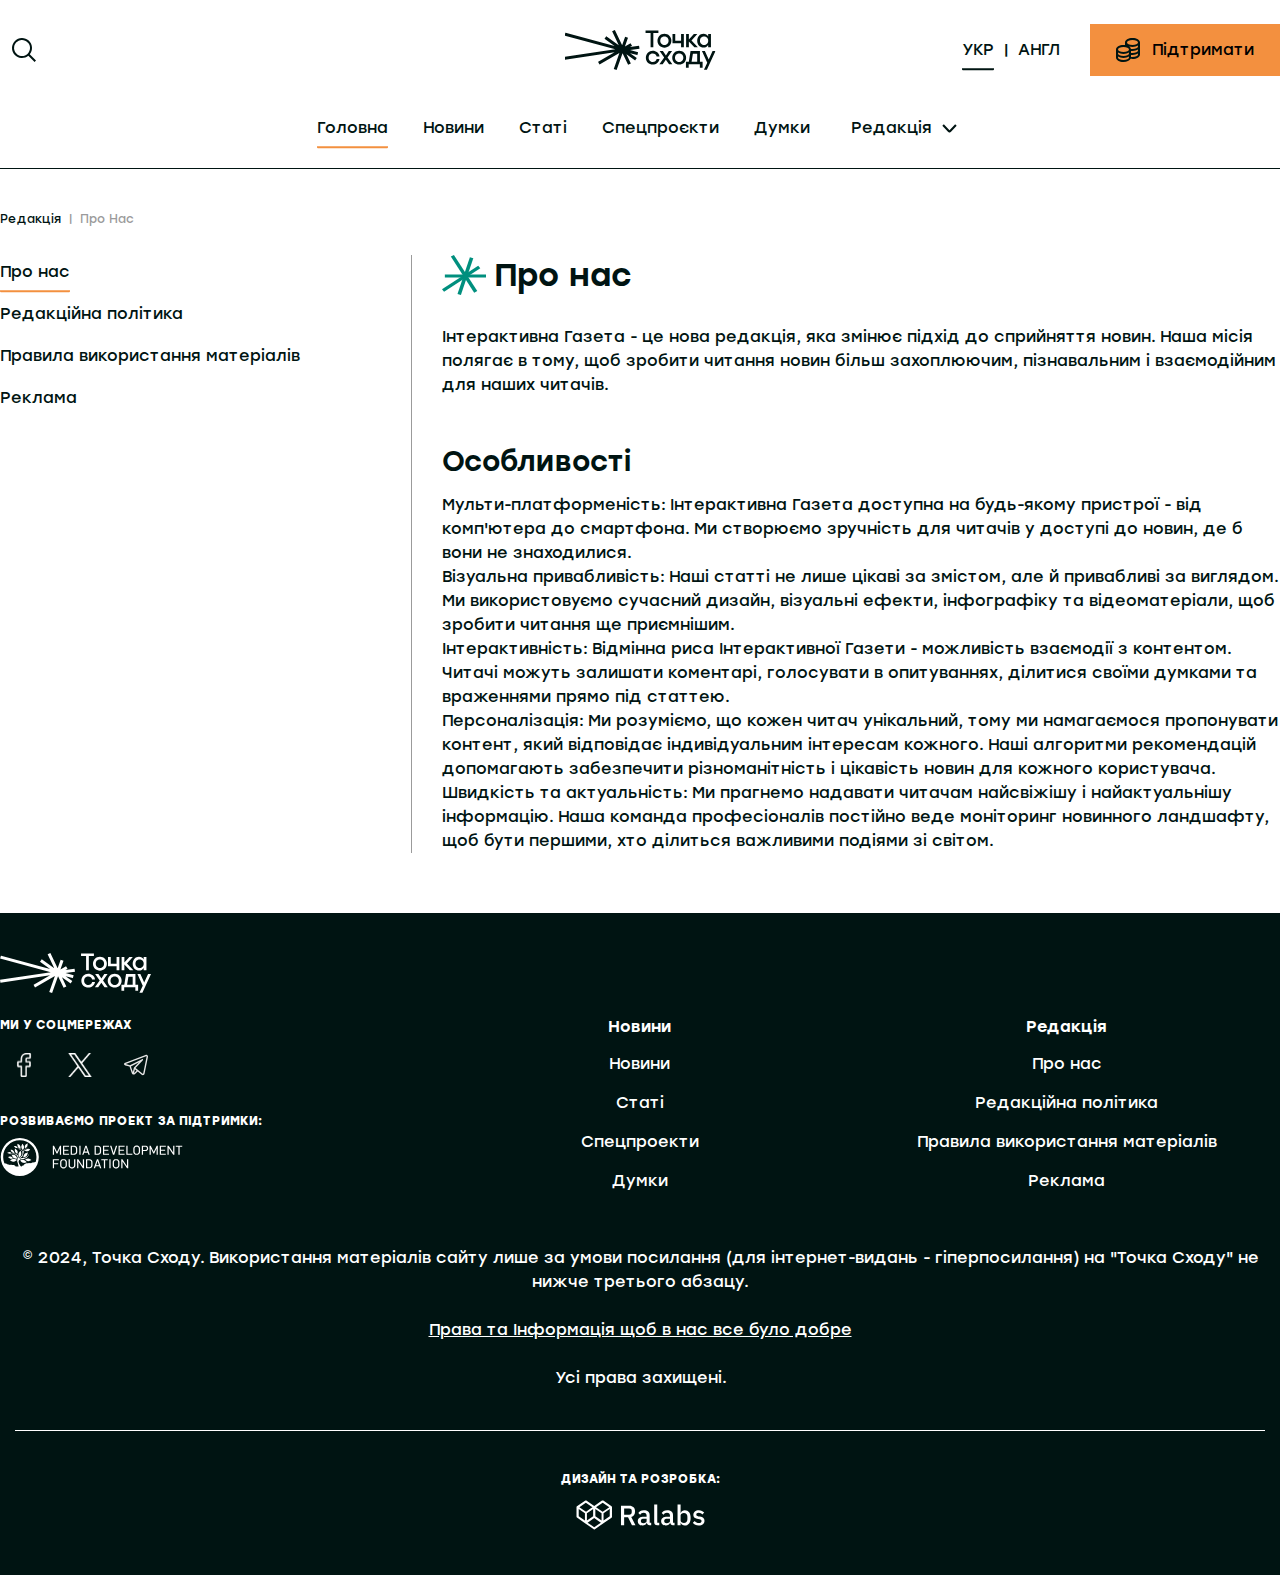
==== commit 19a05c93: "committed the recent updates" ====
--- a/about-us.html
+++ b/about-us.html
@@ -8,9 +8,9 @@
   <title>Про нас</title>
 
   <link rel="shortcut icon" href="favicon.ico" type="image/x-icon">
-  <link rel="stylesheet" href="css/main.min.css?_v=20240301031436">
-
-  <script defer="defer" src="js/main.min.js?_v=20240301031436"></script>
+  <link rel="stylesheet" href="css/main.min.css?_v=20240304014120">
+
+  <script defer="defer" src="js/main.min.js?_v=20240304014120"></script>
 </head>
 
 <body>
@@ -18,15 +18,18 @@
 <header class="header">
   <div class="container">
     <div class="row">
-      <div class="search-bar">
-    <button class="search-bar__btn-open"></button>
+      <form class="search-bar" action="./search.html">
+    <button type="button" class="search-bar__btn-open">
+        <i class="icon icon-search">
+        </i>
+    </button>
     <div class="search-bar__input">
         <input type="search" name="search" id="search">
-        <button class="search-bar__btn-close">
+        <button type="button" class="search-bar__btn-close">
             &#x2715;
         </button>
     </div>
-</div>
+</form>
 
       <a href="/" class="logo header__logo">
         <img src="./images/logo.svg" alt="">
@@ -41,7 +44,7 @@
 
 
         <button id="donation-btn" class="button button--primary">
-          <img src="./images/icons/donation.svg" alt="Donation">
+          <i class="icon icon-donation"></i>
           Підтримати
         </button>
       </div>
@@ -87,8 +90,18 @@
 <main>
     <div data-observ></div>
     <div class="container">
+        <div class="row">
+            <nav aria-label="breadcrumb">
+                <ol class="breadcrumb">
+                    <li class="breadcrumb-item"><a href="#">Редакція</a></li>
+                    <li class="breadcrumb-item active" aria-current="page">Про Нас</li>
+                </ol>
+            </nav>
+        </div>
+
         <div class="row row--wrap">
-            <aside class="col-4 sidebar-navigation">
+            <div class="col-4 pl-0">
+                <aside class="sidebar-navigation">
     <nav>
         <ul class="sidebar-navigation__list">
             <li class="sidebar-navigation__item sidebar-navigation__item--active">
@@ -106,7 +119,9 @@
         </ul>
     </nav>
 </aside>
-            <article class="col-8">
+            </div>
+
+            <article class="col-8 pr-0">
                 <div class="page__header">
                     <img src="./images/logo-green.svg" alt="Logo">
                     <h1 class="page__heading">
@@ -189,22 +204,22 @@
           </h5>
           <ul class="menu__list">
             <li class="menu__item">
-              <a href="" class="menu__link">
+              <a href="./news.html" class="menu__link">
                 Новини
               </a>
             </li>
             <li class="menu__item">
-              <a href="" class="menu__link">
+              <a href="./articles.html" class="menu__link">
                 Статі
               </a>
             </li>
             <li class="menu__item">
-              <a href="" class="menu__link">
+              <a href="./special-projects.html" class="menu__link">
                 Спецпроекти
               </a>
             </li>
             <li class="menu__item">
-              <a href="" class="menu__link">
+              <a href="./expert-articles.html" class="menu__link">
                 Думки
               </a>
             </li>
@@ -216,22 +231,22 @@
           </h5>
           <ul class="menu__list">
             <li class="menu__item">
-              <a href="" class="menu__link">
+              <a href="./about-us.html" class="menu__link">
                 Про нас
               </a>
             </li>
             <li class="menu__item">
-              <a href="" class="menu__link">
+              <a href="./editor-policy.html" class="menu__link">
                 Редакційна політика
               </a>
             </li>
             <li class="menu__item">
-              <a href="" class="menu__link">
+              <a href="./usage-policy.html" class="menu__link">
                 Правила використання матеріалів
               </a>
             </li>
             <li class="menu__item">
-              <a href="" class="menu__link">
+              <a href="./advertising.html" class="menu__link">
                 Реклама
               </a>
             </li>
--- a/css/main.min.css
+++ b/css/main.min.css
@@ -1,6 +1,6 @@
-@charset "UTF-8";@font-face{font-family:Stolzl;font-display:swap;src:url(../fonts/Stolzl-Bold.woff2) format("woff2");font-weight:700;font-style:normal}@font-face{font-family:Stolzl;font-display:swap;src:url(../fonts/Stolzl-Book.woff2) format("woff2");font-weight:undefined;font-style:normal}@font-face{font-family:Stolzl;font-display:swap;src:url(../fonts/Stolzl-Light.woff2) format("woff2");font-weight:300;font-style:normal}@font-face{font-family:Stolzl;font-display:swap;src:url(../fonts/Stolzl-Medium.woff2) format("woff2");font-weight:500;font-style:normal}@font-face{font-family:Stolzl;font-display:swap;src:url(../fonts/Stolzl-Regular.woff2) format("woff2");font-weight:400;font-style:normal}@font-face{font-family:Stolzl;font-display:swap;src:url(../fonts/Stolzl-Thin.woff2) format("woff2");font-weight:100;font-style:normal}:root{--bs-font-family:"Stolzl",sans-serif;--bs-font-size:16px;--bs-font-weight:400;--bs-line-height:24px;--bs-font-color:#222;--bs-transition:.3s ease-in-out;--bs-radius:10px;--primary-color:#F3903F;--primary-hover-color:#F3903F;--secondary-color:#fff;--secondary-hover-color:#000;--white-color:#fff;--gray-color-primary:#9B9B9B;--gray-color-secondary:#A8A8A8;--black-color:#001412;--green-color:#008F7E;--blue-color:#1456B8;--primary-background-color:#F3903F;--primary-hover-background-color:#F3903F;--primary-active-background-color:#F3903F;--primary-disabled-background-color:#9B9B9B;--secondary-background-color:#fff;--secondary-hover-background-color:#fff;--secondary-active-background-color:rgba(243,144,63,0.10196);--secondary-disabled-background-color:#9B9B9B;--banner-background-color:#FAF9F0;--bs-shadow:0px 2px 3px rgba(#000 10%),0px 8px 3px rgba(#000 10%);--hover-shadow:0 0 5px 0 rgba(#000 10%),0 0 10px 0 rgba(#000 10%),0 0 15px 0 rgba(#000 10%);--hr-color:#001412;--vr-color:#A8A8A8}*{padding:0;margin:0;border:0;-webkit-tap-highlight-color:transparent}*,:after,:before{-webkit-box-sizing:border-box;box-sizing:border-box}:active,:focus{outline:0}aside,footer,header,nav{display:block}html{opacity:0;scroll-behavior:smooth;-webkit-transition:opacity .8s ease-in-out;transition:opacity .8s ease-in-out}html.loaded{opacity:1}html.lock{overflow:hidden;-ms-touch-action:none;touch-action:none}body,html{width:100%;height:100%;min-width:320px}body{-ms-scroll-chaining:none;overscroll-behavior:none;color:#001412;color:var(--black-color);font-size:16px;font-size:var(--bs-font-size);font-family:Stolzl,sans-serif;font-family:var(--bs-font-family);font-weight:400;font-weight:var(--bs-font-weight);line-height:24px;line-height:var(--bs-line-height);text-rendering:optimizelegibility;-webkit-text-size-adjust:100%;-moz-text-size-adjust:100%;-ms-text-size-adjust:100%;text-size-adjust:100%;-moz-osx-font-smoothing:grayscale;-webkit-font-smoothing:antialiased}button,input,textarea{font-family:inherit}input::-ms-clear{display:none}input[type=number]{-moz-appearance:textfield}input[type=number]::-webkit-inner-spin-button,input[type=number]::-webkit-outer-spin-button{-webkit-appearance:none}button{cursor:pointer;-webkit-user-select:none;-moz-user-select:none;-ms-user-select:none;user-select:none}button::-moz-focus-inner{padding:0;border:0}a{-webkit-text-decoration:none;text-decoration:none;-webkit-user-select:none;-moz-user-select:none;-ms-user-select:none;user-select:none}a:active,a:focus{outline:0}a:visited{-webkit-text-decoration:none;text-decoration:none}a:hover{-webkit-text-decoration:none;text-decoration:none}li,ul{list-style:none}img{vertical-align:top}h1,h2,h3,h4,h5,h6{font-size:inherit;font-weight:400}sup{color:inherit}input[type=search]::-webkit-search-cancel-button,input[type=search]::-webkit-search-decoration,input[type=search]::-webkit-search-results-button,input[type=search]::-webkit-search-results-decoration{-webkit-appearance:none}.text-monospace{font-family:SFMono-Regular,Menlo,Monaco,Consolas,"Liberation Mono","Courier New",monospace}.text-underline{-webkit-text-decoration:underline;text-decoration:underline}.text-justify{text-align:justify!important}.text-nowrap{white-space:nowrap!important}.text-truncate{overflow:hidden;text-overflow:ellipsis;white-space:nowrap}.text-left{text-align:left!important}.text-right{text-align:right!important}.text-center{text-align:center!important}.text-uppercase{text-transform:uppercase}.input-group{position:relative;display:-ms-flexbox;display:-webkit-box;display:flex;-ms-flex-wrap:wrap;flex-wrap:wrap;-ms-flex-align:stretch;-webkit-box-align:stretch;align-items:stretch;width:100%}.input-group>.form-control{position:relative;-ms-flex:1 1 auto;-webkit-box-flex:1;flex:1 1 auto;width:1%;margin-bottom:0}.input-group>.form-control+.form-control{margin-left:-1px}.input-group>.form-control:focus{z-index:3}.input-group>.form-control:not(:last-child){border-top-right-radius:0;border-bottom-right-radius:0}.input-group>.form-control:not(:first-child){border-top-left-radius:0;border-bottom-left-radius:0}.input-group-append,.input-group-prepend{display:-ms-flexbox;display:-webkit-box;display:flex}.input-group-append .button,.input-group-prepend .button{position:relative;z-index:2}.input-group-append .button+.button,.input-group-append .button+.input-group-text,.input-group-append .input-group-text+.button,.input-group-append .input-group-text+.input-group-text,.input-group-prepend .button+.button,.input-group-prepend .button+.input-group-text,.input-group-prepend .input-group-text+.button,.input-group-prepend .input-group-text+.input-group-text{margin-left:-1px}.input-group-prepend{margin-right:-1px}.input-group-append{margin-left:-1px}.input-group-text{display:-ms-flexbox;display:-webkit-box;display:flex;-ms-flex-align:center;-webkit-box-align:center;align-items:center;padding:.375rem .75rem;margin-bottom:0;font-size:1rem;font-weight:400;line-height:1.5;color:#495057;text-align:center;white-space:nowrap;background-color:#e9ecef;border:1px solid #ced4da;border-radius:.25rem}.input-group>.input-group-append:last-child>.button:not(:last-child):not(.dropdown-toggle),.input-group>.input-group-append:last-child>.input-group-text:not(:last-child),.input-group>.input-group-append:not(:last-child)>.button,.input-group>.input-group-append:not(:last-child)>.input-group-text,.input-group>.input-group-prepend>.button,.input-group>.input-group-prepend>.input-group-text{border-top-right-radius:0;border-bottom-right-radius:0}.input-group>.input-group-append>.button,.input-group>.input-group-append>.input-group-text,.input-group>.input-group-prepend:first-child>.button:not(:first-child),.input-group>.input-group-prepend:first-child>.input-group-text:not(:first-child),.input-group>.input-group-prepend:not(:first-child)>.button,.input-group>.input-group-prepend:not(:first-child)>.input-group-text{border-top-left-radius:0;border-bottom-left-radius:0}.w-25{width:25%!important}.w-50{width:50%!important}.w-75{width:75%!important}.w-100{width:100%!important}.w-auto{width:auto!important}.h-25{height:25%!important}.h-50{height:50%!important}.h-75{height:75%!important}.h-100{height:100%!important}.h-auto{height:auto!important}.mw-100{max-width:100%!important}.mh-100{max-height:100%!important}.m-0{margin:0!important}.mt-0,.my-0{margin-top:0!important}.mr-0,.mx-0{margin-right:0!important}.mb-0,.my-0{margin-bottom:0!important}.ml-0,.mx-0{margin-left:0!important}.m-1{margin:.25rem!important}.mt-1,.my-1{margin-top:.25rem!important}.mr-1,.mx-1{margin-right:.25rem!important}.mb-1,.my-1{margin-bottom:.25rem!important}.ml-1,.mx-1{margin-left:.25rem!important}.m-2{margin:.5rem!important}.mt-2,.my-2{margin-top:.5rem!important}.mr-2,.mx-2{margin-right:.5rem!important}.mb-2,.my-2{margin-bottom:.5rem!important}.ml-2,.mx-2{margin-left:.5rem!important}.m-3{margin:1rem!important}.mt-3,.my-3{margin-top:1rem!important}.mr-3,.mx-3{margin-right:1rem!important}.mb-3,.my-3{margin-bottom:1rem!important}.ml-3,.mx-3{margin-left:1rem!important}.m-4{margin:1.5rem!important}.mt-4,.my-4{margin-top:1.5rem!important}.mr-4,.mx-4{margin-right:1.5rem!important}.mb-4,.my-4{margin-bottom:1.5rem!important}.ml-4,.mx-4{margin-left:1.5rem!important}.m-5{margin:3rem!important}.mt-5,.my-5{margin-top:3rem!important}.mr-5,.mx-5{margin-right:3rem!important}.mb-5,.my-5{margin-bottom:3rem!important}.ml-5,.mx-5{margin-left:3rem!important}.p-0{padding:0!important}.pt-0,.py-0{padding-top:0!important}.pr-0,.px-0{padding-right:0!important}.pb-0,.py-0{padding-bottom:0!important}.pl-0,.px-0{padding-left:0!important}.p-1{padding:.25rem!important}.pt-1,.py-1{padding-top:.25rem!important}.pr-1,.px-1{padding-right:.25rem!important}.pb-1,.py-1{padding-bottom:.25rem!important}.pl-1,.px-1{padding-left:.25rem!important}.p-2{padding:.5rem!important}.pt-2,.py-2{padding-top:.5rem!important}.pr-2,.px-2{padding-right:.5rem!important}.pb-2,.py-2{padding-bottom:.5rem!important}.pl-2,.px-2{padding-left:.5rem!important}.p-3{padding:1rem!important}.pt-3,.py-3{padding-top:1rem!important}.pr-3,.px-3{padding-right:1rem!important}.pb-3,.py-3{padding-bottom:1rem!important}.pl-3,.px-3{padding-left:1rem!important}.p-4{padding:1.5rem!important}.pt-4,.py-4{padding-top:1.5rem!important}.pr-4,.px-4{padding-right:1.5rem!important}.pb-4,.py-4{padding-bottom:1.5rem!important}.pl-4,.px-4{padding-left:1.5rem!important}.p-5{padding:3rem!important}.pt-5,.py-5{padding-top:3rem!important}.pr-5,.px-5{padding-right:3rem!important}.pb-5,.py-5{padding-bottom:3rem!important}.pl-5,.px-5{padding-left:3rem!important}.m-auto{margin:auto!important}.mt-auto,.my-auto{margin-top:auto!important}.mr-auto,.mx-auto{margin-right:auto!important}.mb-auto,.my-auto{margin-bottom:auto!important}.ml-auto,.mx-auto{margin-left:auto!important}.breadcrumb{display:-webkit-box;display:-ms-flexbox;display:flex;-ms-flex-wrap:wrap;flex-wrap:wrap;padding:.75rem 1rem;margin-bottom:1rem;list-style:none;color:#9b9b9b;color:var(--gray-color-primary);font-size:.75rem;line-height:1rem;border-radius:.25rem}.breadcrumb-item{max-width:200px;white-space:nowrap;overflow:hidden;text-overflow:ellipsis}.breadcrumb-item+.breadcrumb-item{padding-left:.5rem}.breadcrumb-item+.breadcrumb-item::before{display:inline-block;padding-right:.5rem;color:#9b9b9b;color:var(--gray-color-primary);content:"|"}.breadcrumb-item+.breadcrumb-item:hover::before{-webkit-text-decoration:underline;text-decoration:underline}.breadcrumb-item+.breadcrumb-item:hover::before{-webkit-text-decoration:none;text-decoration:none}.breadcrumb-item.active{color:#9b9b9b;color:var(--gray-color-primary)}/*!
+@charset "UTF-8";@font-face{font-family:Stolzl;font-display:swap;src:url(../fonts/Stolzl-Bold.woff2) format("woff2");font-weight:700;font-style:normal}@font-face{font-family:Stolzl;font-display:swap;src:url(../fonts/Stolzl-Book.woff2) format("woff2");font-weight:undefined;font-style:normal}@font-face{font-family:Stolzl;font-display:swap;src:url(../fonts/Stolzl-Light.woff2) format("woff2");font-weight:300;font-style:normal}@font-face{font-family:Stolzl;font-display:swap;src:url(../fonts/Stolzl-Medium.woff2) format("woff2");font-weight:500;font-style:normal}@font-face{font-family:Stolzl;font-display:swap;src:url(../fonts/Stolzl-Regular.woff2) format("woff2");font-weight:400;font-style:normal}@font-face{font-family:Stolzl;font-display:swap;src:url(../fonts/Stolzl-Thin.woff2) format("woff2");font-weight:100;font-style:normal}:root{--bs-font-family:"Stolzl",sans-serif;--bs-font-size:16px;--bs-font-weight:400;--bs-line-height:24px;--bs-font-color:#222;--bs-transition:.3s ease-in-out;--bs-radius:10px;--primary-color:#F3903F;--primary-hover-color:#F3903F;--secondary-color:#fff;--secondary-hover-color:#000;--white-color:#fff;--gray-color-primary:#9B9B9B;--gray-color-secondary:#A8A8A8;--black-color:#001412;--green-color:#008F7E;--blue-color:#1456B8;--primary-background-color:#F3903F;--primary-hover-background-color:#F3903F;--primary-active-background-color:#F3903F;--primary-disabled-background-color:#9B9B9B;--secondary-background-color:#fff;--secondary-hover-background-color:#fff;--secondary-active-background-color:rgba(243,144,63,0.10196);--secondary-disabled-background-color:#9B9B9B;--banner-background-color:#FAF9F0;--bs-shadow:0px 2px 3px rgba(#000 10%),0px 8px 3px rgba(#000 10%);--hover-shadow:0 0 5px 0 rgba(#000 10%),0 0 10px 0 rgba(#000 10%),0 0 15px 0 rgba(#000 10%);--hr-color:#001412;--vr-color:#A8A8A8}*{padding:0;margin:0;border:0;-webkit-tap-highlight-color:transparent}*,:after,:before{-webkit-box-sizing:border-box;box-sizing:border-box}:active,:focus{outline:0}aside,footer,header,nav{display:block}html{opacity:0;scroll-behavior:smooth;-webkit-transition:opacity .8s ease-in-out;transition:opacity .8s ease-in-out}html.loaded{opacity:1}html.lock{overflow:hidden;-ms-touch-action:none;touch-action:none}body,html{width:100%;height:100%;min-width:320px}body{-ms-scroll-chaining:none;overscroll-behavior:none;color:#001412;color:var(--black-color);font-size:16px;font-size:var(--bs-font-size);font-family:Stolzl,sans-serif;font-family:var(--bs-font-family);font-weight:400;font-weight:var(--bs-font-weight);line-height:24px;line-height:var(--bs-line-height);text-rendering:optimizelegibility;-webkit-text-size-adjust:100%;-moz-text-size-adjust:100%;-ms-text-size-adjust:100%;text-size-adjust:100%;-moz-osx-font-smoothing:grayscale;-webkit-font-smoothing:antialiased}button,input,textarea{font-family:inherit}input::-ms-clear{display:none}input[type=number]{-moz-appearance:textfield}input[type=number]::-webkit-inner-spin-button,input[type=number]::-webkit-outer-spin-button{-webkit-appearance:none}button{cursor:pointer;-webkit-user-select:none;-moz-user-select:none;-ms-user-select:none;user-select:none}button::-moz-focus-inner{padding:0;border:0}a{-webkit-text-decoration:none;text-decoration:none;-webkit-user-select:none;-moz-user-select:none;-ms-user-select:none;user-select:none}a:active,a:focus{outline:0}a:visited{-webkit-text-decoration:none;text-decoration:none}a:hover{-webkit-text-decoration:none;text-decoration:none}li,ul{list-style:none}img{vertical-align:top}h1,h2,h3,h4,h5,h6{font-size:inherit;font-weight:400}sup{color:inherit}input[type=search]::-webkit-search-cancel-button,input[type=search]::-webkit-search-decoration,input[type=search]::-webkit-search-results-button,input[type=search]::-webkit-search-results-decoration{-webkit-appearance:none}.text-monospace{font-family:SFMono-Regular,Menlo,Monaco,Consolas,"Liberation Mono","Courier New",monospace}.text-underline{-webkit-text-decoration:underline;text-decoration:underline}.text-justify{text-align:justify!important}.text-nowrap{white-space:nowrap!important}.text-truncate{overflow:hidden;text-overflow:ellipsis;white-space:nowrap}.text-left{text-align:left!important}.text-right{text-align:right!important}.text-center{text-align:center!important}.text-uppercase{text-transform:uppercase}.input-group{position:relative;display:-ms-flexbox;display:-webkit-box;display:flex;-ms-flex-wrap:wrap;flex-wrap:wrap;-ms-flex-align:stretch;-webkit-box-align:stretch;align-items:stretch;width:100%}.input-group>.form-control{position:relative;-ms-flex:1 1 auto;-webkit-box-flex:1;flex:1 1 auto;width:1%;margin-bottom:0}.input-group>.form-control+.form-control{margin-left:-1px}.input-group>.form-control:focus{z-index:3}.input-group>.form-control:not(:last-child){border-top-right-radius:0;border-bottom-right-radius:0}.input-group>.form-control:not(:first-child){border-top-left-radius:0;border-bottom-left-radius:0}.input-group-append,.input-group-prepend{display:-ms-flexbox;display:-webkit-box;display:flex}.input-group-append .button,.input-group-prepend .button{position:relative;z-index:2}.input-group-append .button+.button,.input-group-append .button+.input-group-text,.input-group-append .input-group-text+.button,.input-group-append .input-group-text+.input-group-text,.input-group-prepend .button+.button,.input-group-prepend .button+.input-group-text,.input-group-prepend .input-group-text+.button,.input-group-prepend .input-group-text+.input-group-text{margin-left:-1px}.input-group-prepend{margin-right:-1px}.input-group-append{margin-left:-1px}.input-group-text{display:-ms-flexbox;display:-webkit-box;display:flex;-ms-flex-align:center;-webkit-box-align:center;align-items:center;padding:.375rem .75rem;margin-bottom:0;font-size:1rem;font-weight:400;line-height:1.5;color:#495057;text-align:center;white-space:nowrap;background-color:#e9ecef;border:1px solid #ced4da;border-radius:.25rem}.input-group>.input-group-append:last-child>.button:not(:last-child):not(.dropdown-toggle),.input-group>.input-group-append:last-child>.input-group-text:not(:last-child),.input-group>.input-group-append:not(:last-child)>.button,.input-group>.input-group-append:not(:last-child)>.input-group-text,.input-group>.input-group-prepend>.button,.input-group>.input-group-prepend>.input-group-text{border-top-right-radius:0;border-bottom-right-radius:0}.input-group>.input-group-append>.button,.input-group>.input-group-append>.input-group-text,.input-group>.input-group-prepend:first-child>.button:not(:first-child),.input-group>.input-group-prepend:first-child>.input-group-text:not(:first-child),.input-group>.input-group-prepend:not(:first-child)>.button,.input-group>.input-group-prepend:not(:first-child)>.input-group-text{border-top-left-radius:0;border-bottom-left-radius:0}.w-25{width:25%!important}.w-50{width:50%!important}.w-75{width:75%!important}.w-100{width:100%!important}.w-auto{width:auto!important}.h-25{height:25%!important}.h-50{height:50%!important}.h-75{height:75%!important}.h-100{height:100%!important}.h-auto{height:auto!important}.mw-100{max-width:100%!important}.mh-100{max-height:100%!important}.m-0{margin:0!important}.mt-0,.my-0{margin-top:0!important}.mr-0,.mx-0{margin-right:0!important}.mb-0,.my-0{margin-bottom:0!important}.ml-0,.mx-0{margin-left:0!important}.m-1{margin:.25rem!important}.mt-1,.my-1{margin-top:.25rem!important}.mr-1,.mx-1{margin-right:.25rem!important}.mb-1,.my-1{margin-bottom:.25rem!important}.ml-1,.mx-1{margin-left:.25rem!important}.m-2{margin:.5rem!important}.mt-2,.my-2{margin-top:.5rem!important}.mr-2,.mx-2{margin-right:.5rem!important}.mb-2,.my-2{margin-bottom:.5rem!important}.ml-2,.mx-2{margin-left:.5rem!important}.m-3{margin:1rem!important}.mt-3,.my-3{margin-top:1rem!important}.mr-3,.mx-3{margin-right:1rem!important}.mb-3,.my-3{margin-bottom:1rem!important}.ml-3,.mx-3{margin-left:1rem!important}.m-4{margin:1.5rem!important}.mt-4,.my-4{margin-top:1.5rem!important}.mr-4,.mx-4{margin-right:1.5rem!important}.mb-4,.my-4{margin-bottom:1.5rem!important}.ml-4,.mx-4{margin-left:1.5rem!important}.m-5{margin:3rem!important}.mt-5,.my-5{margin-top:3rem!important}.mr-5,.mx-5{margin-right:3rem!important}.mb-5,.my-5{margin-bottom:3rem!important}.ml-5,.mx-5{margin-left:3rem!important}.p-0{padding:0!important}.pt-0,.py-0{padding-top:0!important}.pr-0,.px-0{padding-right:0!important}.pb-0,.py-0{padding-bottom:0!important}.pl-0,.px-0{padding-left:0!important}.p-1{padding:.25rem!important}.pt-1,.py-1{padding-top:.25rem!important}.pr-1,.px-1{padding-right:.25rem!important}.pb-1,.py-1{padding-bottom:.25rem!important}.pl-1,.px-1{padding-left:.25rem!important}.p-2{padding:.5rem!important}.pt-2,.py-2{padding-top:.5rem!important}.pr-2,.px-2{padding-right:.5rem!important}.pb-2,.py-2{padding-bottom:.5rem!important}.pl-2,.px-2{padding-left:.5rem!important}.p-3{padding:1rem!important}.pt-3,.py-3{padding-top:1rem!important}.pr-3,.px-3{padding-right:1rem!important}.pb-3,.py-3{padding-bottom:1rem!important}.pl-3,.px-3{padding-left:1rem!important}.p-4{padding:1.5rem!important}.pt-4,.py-4{padding-top:1.5rem!important}.pr-4,.px-4{padding-right:1.5rem!important}.pb-4,.py-4{padding-bottom:1.5rem!important}.pl-4,.px-4{padding-left:1.5rem!important}.p-5{padding:3rem!important}.pt-5,.py-5{padding-top:3rem!important}.pr-5,.px-5{padding-right:3rem!important}.pb-5,.py-5{padding-bottom:3rem!important}.pl-5,.px-5{padding-left:3rem!important}.m-auto{margin:auto!important}.mt-auto,.my-auto{margin-top:auto!important}.mr-auto,.mx-auto{margin-right:auto!important}.mb-auto,.my-auto{margin-bottom:auto!important}.ml-auto,.mx-auto{margin-left:auto!important}.breadcrumb{display:-webkit-box;display:-ms-flexbox;display:flex;-ms-flex-wrap:wrap;flex-wrap:wrap;padding:.75rem 0;margin-bottom:1rem;list-style:none;color:#9b9b9b;color:var(--gray-color-primary);font-size:.75rem;line-height:1rem;border-radius:.25rem}.breadcrumb-item{max-width:200px;white-space:nowrap;overflow:hidden;text-overflow:ellipsis}.breadcrumb-item+.breadcrumb-item{padding-left:.5rem}.breadcrumb-item+.breadcrumb-item::before{display:inline-block;padding-right:.5rem;color:#9b9b9b;color:var(--gray-color-primary);content:"|"}.breadcrumb-item+.breadcrumb-item:hover::before{-webkit-text-decoration:underline;text-decoration:underline}.breadcrumb-item+.breadcrumb-item:hover::before{-webkit-text-decoration:none;text-decoration:none}.breadcrumb-item.active{color:#9b9b9b;color:var(--gray-color-primary)}/*!
  * Bootstrap Grid v4.1.3 (https://getbootstrap.com/)
  * Copyright 2011-2018 The Bootstrap Authors
  * Copyright 2011-2018 Twitter, Inc.
  * Licensed under MIT (https://github.com/twbs/bootstrap/blob/master/LICENSE)
- */@-ms-viewport{width:device-width}html{-webkit-box-sizing:border-box;box-sizing:border-box;-ms-overflow-style:scrollbar}*,::after,::before{-webkit-box-sizing:inherit;box-sizing:inherit}.container{width:100%;padding-right:15px;padding-left:15px;margin-right:auto;margin-left:auto}.container-fluid{width:100%;padding-right:15px;padding-left:15px;margin-right:auto;margin-left:auto}.row{margin-right:-15px;margin-left:-15px}.row--wrap{display:-ms-flexbox;display:-webkit-box;display:flex;-ms-flex-wrap:wrap;flex-wrap:wrap}.no-gutters{margin-right:0;margin-left:0}.no-gutters>.col,.no-gutters>[class*=col-]{padding-right:0;padding-left:0}.col,.col-1,.col-10,.col-11,.col-12,.col-2,.col-3,.col-4,.col-5,.col-6,.col-7,.col-8,.col-9,.col-auto,.col-lg,.col-lg-1,.col-lg-10,.col-lg-11,.col-lg-12,.col-lg-2,.col-lg-3,.col-lg-4,.col-lg-5,.col-lg-6,.col-lg-7,.col-lg-8,.col-lg-9,.col-lg-auto,.col-md,.col-md-1,.col-md-10,.col-md-11,.col-md-12,.col-md-2,.col-md-3,.col-md-4,.col-md-5,.col-md-6,.col-md-7,.col-md-8,.col-md-9,.col-md-auto,.col-sm,.col-sm-1,.col-sm-10,.col-sm-11,.col-sm-12,.col-sm-2,.col-sm-3,.col-sm-4,.col-sm-5,.col-sm-6,.col-sm-7,.col-sm-8,.col-sm-9,.col-sm-auto,.col-xl,.col-xl-1,.col-xl-10,.col-xl-11,.col-xl-12,.col-xl-2,.col-xl-3,.col-xl-4,.col-xl-5,.col-xl-6,.col-xl-7,.col-xl-8,.col-xl-9,.col-xl-auto{position:relative;width:100%;min-height:1px;padding-right:15px;padding-left:15px}.col{-ms-flex-preferred-size:0;flex-basis:0;-ms-flex-positive:1;-webkit-box-flex:1;flex-grow:1;max-width:100%}.col-auto{-ms-flex:0 0 auto;-webkit-box-flex:0;flex:0 0 auto;width:auto;max-width:none}.col-1{-ms-flex:0 0 8.333333%;-webkit-box-flex:0;flex:0 0 8.333333%;max-width:8.333333%}.col-2{-ms-flex:0 0 16.666667%;-webkit-box-flex:0;flex:0 0 16.666667%;max-width:16.666667%}.col-3{-ms-flex:0 0 25%;-webkit-box-flex:0;flex:0 0 25%;max-width:25%}.col-4{-ms-flex:0 0 33.333333%;-webkit-box-flex:0;flex:0 0 33.333333%;max-width:33.333333%}.col-5{-ms-flex:0 0 41.666667%;-webkit-box-flex:0;flex:0 0 41.666667%;max-width:41.666667%}.col-6{-ms-flex:0 0 50%;-webkit-box-flex:0;flex:0 0 50%;max-width:50%}.col-7{-ms-flex:0 0 58.333333%;-webkit-box-flex:0;flex:0 0 58.333333%;max-width:58.333333%}.col-8{-ms-flex:0 0 66.666667%;-webkit-box-flex:0;flex:0 0 66.666667%;max-width:66.666667%}.col-9{-ms-flex:0 0 75%;-webkit-box-flex:0;flex:0 0 75%;max-width:75%}.col-10{-ms-flex:0 0 83.333333%;-webkit-box-flex:0;flex:0 0 83.333333%;max-width:83.333333%}.col-11{-ms-flex:0 0 91.666667%;-webkit-box-flex:0;flex:0 0 91.666667%;max-width:91.666667%}.col-12{-ms-flex:0 0 100%;-webkit-box-flex:0;flex:0 0 100%;max-width:100%}.order-first{-ms-flex-order:-1;-webkit-box-ordinal-group:0;order:-1}.order-last{-ms-flex-order:13;-webkit-box-ordinal-group:14;order:13}.order-0{-ms-flex-order:0;-webkit-box-ordinal-group:1;order:0}.order-1{-ms-flex-order:1;-webkit-box-ordinal-group:2;order:1}.order-2{-ms-flex-order:2;-webkit-box-ordinal-group:3;order:2}.order-3{-ms-flex-order:3;-webkit-box-ordinal-group:4;order:3}.order-4{-ms-flex-order:4;-webkit-box-ordinal-group:5;order:4}.order-5{-ms-flex-order:5;-webkit-box-ordinal-group:6;order:5}.order-6{-ms-flex-order:6;-webkit-box-ordinal-group:7;order:6}.order-7{-ms-flex-order:7;-webkit-box-ordinal-group:8;order:7}.order-8{-ms-flex-order:8;-webkit-box-ordinal-group:9;order:8}.order-9{-ms-flex-order:9;-webkit-box-ordinal-group:10;order:9}.order-10{-ms-flex-order:10;-webkit-box-ordinal-group:11;order:10}.order-11{-ms-flex-order:11;-webkit-box-ordinal-group:12;order:11}.order-12{-ms-flex-order:12;-webkit-box-ordinal-group:13;order:12}.offset-1{margin-left:8.333333%}.offset-2{margin-left:16.666667%}.offset-3{margin-left:25%}.offset-4{margin-left:33.333333%}.offset-5{margin-left:41.666667%}.offset-6{margin-left:50%}.offset-7{margin-left:58.333333%}.offset-8{margin-left:66.666667%}.offset-9{margin-left:75%}.offset-10{margin-left:83.333333%}.offset-11{margin-left:91.666667%}.d-none{display:none!important}.d-inline{display:inline!important}.d-inline-block{display:inline-block!important}.d-block{display:block!important}.d-table{display:table!important}.d-table-row{display:table-row!important}.d-table-cell{display:table-cell!important}.d-flex{display:-ms-flexbox!important;display:-webkit-box!important;display:flex!important}.d-inline-flex{display:-ms-inline-flexbox!important;display:-webkit-inline-box!important;display:inline-flex!important}.flex-row{-ms-flex-direction:row!important;-webkit-box-orient:horizontal!important;-webkit-box-direction:normal!important;flex-direction:row!important}.flex-column{-ms-flex-direction:column!important;-webkit-box-orient:vertical!important;-webkit-box-direction:normal!important;flex-direction:column!important}.flex-row-reverse{-ms-flex-direction:row-reverse!important;-webkit-box-orient:horizontal!important;-webkit-box-direction:reverse!important;flex-direction:row-reverse!important}.flex-column-reverse{-ms-flex-direction:column-reverse!important;-webkit-box-orient:vertical!important;-webkit-box-direction:reverse!important;flex-direction:column-reverse!important}.flex-wrap{-ms-flex-wrap:wrap!important;flex-wrap:wrap!important}.flex-nowrap{-ms-flex-wrap:nowrap!important;flex-wrap:nowrap!important}.flex-wrap-reverse{-ms-flex-wrap:wrap-reverse!important;flex-wrap:wrap-reverse!important}.flex-fill{-ms-flex:1 1 auto!important;-webkit-box-flex:1!important;flex:1 1 auto!important}.flex-grow-0{-ms-flex-positive:0!important;-webkit-box-flex:0!important;flex-grow:0!important}.flex-grow-1{-ms-flex-positive:1!important;-webkit-box-flex:1!important;flex-grow:1!important}.flex-shrink-0{-ms-flex-negative:0!important;flex-shrink:0!important}.flex-shrink-1{-ms-flex-negative:1!important;flex-shrink:1!important}.justify-content-start{-ms-flex-pack:start!important;-webkit-box-pack:start!important;justify-content:flex-start!important}.justify-content-end{-ms-flex-pack:end!important;-webkit-box-pack:end!important;justify-content:flex-end!important}.justify-content-center{-ms-flex-pack:center!important;-webkit-box-pack:center!important;justify-content:center!important}.justify-content-between{-ms-flex-pack:justify!important;-webkit-box-pack:justify!important;justify-content:space-between!important}.justify-content-around{-ms-flex-pack:distribute!important;justify-content:space-around!important}.align-items-start{-ms-flex-align:start!important;-webkit-box-align:start!important;align-items:flex-start!important}.align-items-end{-ms-flex-align:end!important;-webkit-box-align:end!important;align-items:flex-end!important}.align-items-center{-ms-flex-align:center!important;-webkit-box-align:center!important;align-items:center!important}.align-items-baseline{-ms-flex-align:baseline!important;-webkit-box-align:baseline!important;align-items:baseline!important}.align-items-stretch{-ms-flex-align:stretch!important;-webkit-box-align:stretch!important;align-items:stretch!important}.align-content-start{-ms-flex-line-pack:start!important;align-content:flex-start!important}.align-content-end{-ms-flex-line-pack:end!important;align-content:flex-end!important}.align-content-center{-ms-flex-line-pack:center!important;align-content:center!important}.align-content-between{-ms-flex-line-pack:justify!important;align-content:space-between!important}.align-content-around{-ms-flex-line-pack:distribute!important;align-content:space-around!important}.align-content-stretch{-ms-flex-line-pack:stretch!important;align-content:stretch!important}.align-self-auto{-ms-flex-item-align:auto!important;align-self:auto!important}.align-self-start{-ms-flex-item-align:start!important;align-self:flex-start!important}.align-self-end{-ms-flex-item-align:end!important;align-self:flex-end!important}.align-self-center{-ms-flex-item-align:center!important;align-self:center!important}.align-self-baseline{-ms-flex-item-align:baseline!important;align-self:baseline!important}.align-self-stretch{-ms-flex-item-align:stretch!important;align-self:stretch!important}.icon{display:inline-block;width:48px;height:48px;position:relative}.icon-search{background:no-repeat center/100% url(images/icons/search.svg)}.icon-arrow-left{background:no-repeat center/100% url(images/icons/arrow-left.svg)}.icon-arrow-right{background:no-repeat center/100% url(images/icons/arrow-right.svg)}.icon-arrow-down{background:no-repeat center/100% url(images/icons/arrow-down.svg)}.icon-pdf{background:no-repeat center/100% url(images/icons/pdf.svg)}*{scrollbar-width:.5rem;scrollbar-color:#f3903f #d6d6d6;scrollbar-color:var(--primary-color) #d6d6d6}::-webkit-scrollbar{width:.5rem;background-color:#fff;background-color:var(--white-color)}::-webkit-scrollbar-track{-webkit-box-shadow:inset 0 0 .375rem rgba(0,0,0,.2);box-shadow:inset 0 0 .375rem rgba(0,0,0,.2);border-radius:.25rem;background:#eee}::-webkit-scrollbar-thumb{border-radius:.25rem;border:0 none #fff;background-color:#f3903f;background-color:var(--primary-color)}::-webkit-scrollbar-thumb:hover{background-color:#f3903f;background-color:var(--primary-hover-color)}@-webkit-keyframes show-header{0%{top:-100%}100%{top:0}}@keyframes show-header{0%{top:-100%}100%{top:0}}@-webkit-keyframes fade-up-big{0%{-webkit-transform:translateY(1rem);transform:translateY(1rem);opacity:0}100%{-webkit-transform:translateY(0);transform:translateY(0);opacity:1}}@keyframes fade-up-big{0%{-webkit-transform:translateY(1rem);transform:translateY(1rem);opacity:0}100%{-webkit-transform:translateY(0);transform:translateY(0);opacity:1}}@-webkit-keyframes rotation{from{-webkit-transform:rotate(0);transform:rotate(0)}to{-webkit-transform:rotate(359deg);transform:rotate(359deg)}}@keyframes rotation{from{-webkit-transform:rotate(0);transform:rotate(0)}to{-webkit-transform:rotate(359deg);transform:rotate(359deg)}}[class*=-ibg]{position:relative}[class*=-ibg] img{position:absolute;width:100%;height:100%;top:0;left:0;-o-object-fit:cover;object-fit:cover}[class*=-ibg_contain] img{-o-object-fit:contain;object-fit:contain}.wrapper{display:-webkit-box;display:-ms-flexbox;display:flex;-webkit-box-orient:vertical;-webkit-box-direction:normal;-ms-flex-direction:column;flex-direction:column;min-height:100%;overflow:hidden}.page{position:relative;-webkit-box-flex:1;-ms-flex:1 1 auto;flex:1 1 auto}.page [data-observ]{position:absolute;top:0;left:0;width:100%;height:.125rem;background:0 0;pointer-events:none}.page_start{padding-top:6.25rem}hr{width:100%;margin:8px 0;border-top:1px solid #001412;border-top:1px solid var(--hr-color)}.page__header{display:-webkit-box;display:-ms-flexbox;display:flex;-webkit-box-align:center;-ms-flex-align:center;align-items:center;-webkit-box-pack:start;-ms-flex-pack:start;justify-content:flex-start;margin-bottom:16px}.page__header img{margin-right:8px}.page__heading{font-size:2rem;font-weight:500;line-height:2.5rem}.page__content hr{margin:40px 0}.page__content h2,.page__content h3,.page__content h4,.page__content h5,.page__content h6{margin-bottom:16px}.button{display:-webkit-inline-box;display:-ms-inline-flexbox;display:inline-flex;-webkit-box-align:center;-ms-flex-align:center;align-items:center;-webkit-box-pack:start;-ms-flex-pack:start;justify-content:flex-start;font-size:16px;font-weight:400;line-height:24px;padding:12px 24px;-webkit-transition:.3s ease-in-out;transition:.3s ease-in-out;-webkit-transition:var(--bs-transition);transition:var(--bs-transition)}.button .icon{width:24px;height:24px}.button--icon-prepend .icon{margin-right:10px}.button--icon-append .icon{margin-left:10px}.button--primary{background-color:#f3903f;background-color:var(--primary-background-color);border:2px solid transparent}.button--primary:hover{background-color:#f3903f;background-color:var(--primary-hover-color);border-color:#001412}.button--primary:active{color:#fff;color:var(--white-color);background-color:#001412;background-color:var(--black-color);border-color:#001412}.button--primary:disabled,.button--primary[disabled]{background-color:#9b9b9b;background-color:var(--primary-disabled-background-color)}.button--secondary{background-color:#fff;background-color:var(--secondary-background-color);border:2px solid #001412;border:2px solid var(--black-color)}.button--secondary:hover{color:#f3903f;color:var(--primary-color);border-color:#f3903f;border-color:var(--primary-color);background-color:#fff;background-color:var(--secondary-hover-background-color)}.button--secondary:active{color:#f3903f;color:var(--primary-color);background-color:rgba(243,144,63,.10196);background-color:var(--secondary-active-background-color)}.button--secondary:disabled,.button--secondary[disabled]{color:#9b9b9b;color:var(--secondary-disabled-background-color)}a{color:#001412;color:var(--black-color)}a.link{display:inline-block;padding:5px 10px;position:relative}a.link--underline:after{content:"";position:absolute;bottom:0;left:10px;width:calc(100% - 20px);height:2px;border-radius:0 0 1px 1px;background-color:#f3903f;background-color:var(--primary-color);opacity:1;-webkit-transform:translate3d(0,.2em,0);transform:translate3d(0,.2em,0)}a:hover{color:#f3903f;color:var(--primary-color)}h1{font-size:2rem;font-weight:500;line-height:2.5rem}h2{font-size:1.75rem;font-weight:500;line-height:2rem}h3{font-size:1.5rem;font-weight:500;line-height:1.75rem}h4{font-size:1.25rem;font-weight:500;line-height:1.5rem}h5{font-size:1rem;font-weight:500;line-height:1.25rem}h6{font-size:.75rem;font-weight:400;line-height:1rem}.sep-v{font-size:16px;font-weight:400;line-height:24px}.section{margin:60px 0}.section__header{display:-webkit-box;display:-ms-flexbox;display:flex;-webkit-box-align:center;-ms-flex-align:center;align-items:center;-webkit-box-pack:justify;-ms-flex-pack:justify;justify-content:space-between;margin-bottom:40px}.menu-dropdown{position:relative;display:inline-block}.menu-dropdown__button{display:-webkit-inline-box;display:-ms-inline-flexbox;display:inline-flex;-webkit-box-align:center;-ms-flex-align:center;align-items:center;padding:16px;font-size:16px;border:none;cursor:pointer}.menu-dropdown__button .icon{width:15px;height:15px}.menu-dropdown__button--icon-prepend .icon{margin-right:10px}.menu-dropdown__button--icon-append .icon{margin-left:10px}.menu-dropdown__content{display:none;position:absolute;background-color:#fff;background-color:var(--white-color);min-width:160px;-webkit-box-shadow:0 8px 16px 0 rgba(0,0,0,.2);box-shadow:0 8px 16px 0 rgba(0,0,0,.2);z-index:1}.menu-dropdown__content a{color:#001412;color:var(--black-color);padding:12px 16px;-webkit-text-decoration:none;text-decoration:none;display:block}.menu-dropdown:hover .menu-dropdown__content{display:block}button#donation-btn img{margin-right:12px}.header{width:100%;-webkit-transition:background-color .3s ease-in-out;transition:background-color .3s ease-in-out;-webkit-transition:background-color var(--bs-transition);transition:background-color var(--bs-transition);z-index:50;padding-top:24px;margin-bottom:20px}.header .container{height:100%}.header .row{display:-webkit-box;display:-ms-flexbox;display:flex;-webkit-box-pack:justify;-ms-flex-pack:justify;justify-content:space-between;-webkit-box-align:center;-ms-flex-align:center;align-items:center;position:relative}.header .row:first-child{margin-bottom:24px}.header hr{margin:12px 0 0 0}.header__logo{position:absolute;top:50%;left:50%;-webkit-transform:translate(-50%,-50%);-ms-transform:translate(-50%,-50%);transform:translate(-50%,-50%)}.header__buttons{display:-webkit-box;display:-ms-flexbox;display:flex;-webkit-box-align:center;-ms-flex-align:center;align-items:center;-webkit-box-pack:justify;-ms-flex-pack:justify;justify-content:space-between}.header__buttons>:not(:last-child){margin-right:20px}.header .main-navigation{margin:0 auto}.header .main-navigation .menu__list{display:-webkit-box;display:-ms-flexbox;display:flex;-webkit-box-align:center;-ms-flex-align:center;align-items:center;-webkit-box-pack:justify;-ms-flex-pack:justify;justify-content:space-between;margin:0 auto}.header .main-navigation .menu__list .menu__item:not(:last-child){margin-right:15px}.header .main-navigation .menu__list .menu__item--active .menu__link::after{opacity:1;-webkit-transform:translate3d(0,.2em,0);transform:translate3d(0,.2em,0)}.header .main-navigation .menu__list .menu__link{display:block;padding:5px 10px;position:relative}.header .main-navigation .menu__list .menu__link:after{content:"";position:absolute;bottom:0;left:10px;width:calc(100% - 20px);height:2px;border-radius:0 0 1px 1px;background-color:#f3903f;background-color:var(--primary-color);opacity:0}.header .main-navigation .menu__list .menu__link:hover::after{opacity:1;-webkit-transform:translate3d(0,.2em,0);transform:translate3d(0,.2em,0)}.search-bar{display:-webkit-box;display:-ms-flexbox;display:flex;-webkit-box-align:center;-ms-flex-align:center;align-items:center;-webkit-box-pack:left;-ms-flex-pack:left;justify-content:left;height:50px;position:relative}.search-bar__btn-open{height:48px;width:48px;background:no-repeat center/100% url(images/icons/search.svg);z-index:10}.search-bar__btn-close{height:48px;width:48px;font-size:32px;background:0 0;opacity:0;-webkit-transition:opacity .25s,-webkit-transform .25s;transition:opacity .25s,-webkit-transform .25s;transition:opacity .25s,transform .25s;transition:opacity .25s,transform .25s,-webkit-transform .25s;z-index:9;position:absolute;right:0;top:0}.search-bar__input{height:100%;width:375px;border:1px solid #9b9b9b;border:1px solid var(--gray-color-primary);padding:5px 50px 5px 50px;opacity:0;-webkit-transition:opacity .25s,-webkit-transform .25s;transition:opacity .25s,-webkit-transform .25s;transition:opacity .25s,transform .25s;transition:opacity .25s,transform .25s,-webkit-transform .25s;position:absolute;left:0}.search-bar__input input[type=search]{width:100%;height:100%}.search-bar--active .search-bar__input{opacity:1}.search-bar--active .search-bar__btn-close{opacity:1}.language-switcher{display:-webkit-box;display:-ms-flexbox;display:flex;-webkit-box-align:center;-ms-flex-align:center;align-items:center;-webkit-box-pack:center;-ms-flex-pack:center;justify-content:center}.language-switcher__option{display:block;padding:5px;cursor:pointer;margin:0 5px;position:relative}.language-switcher__option:after{content:"";position:absolute;bottom:0;left:5px;width:calc(100% - 10px);height:2px;border-radius:0 0 1px 1px;background-color:#001412;background-color:var(--black-color);opacity:0}.language-switcher__option--active::after,.language-switcher__option:focus::after,.language-switcher__option:hover::after{opacity:1;-webkit-transform:translate3d(0,.2em,0);transform:translate3d(0,.2em,0)}.news-sidebar{padding-right:8px;border-right:1px solid #a8a8a8;border-right:1px solid var(--vr-color)}.news-sidebar__heading{display:-webkit-box;display:-ms-flexbox;display:flex;-webkit-box-align:center;-ms-flex-align:center;align-items:center;-webkit-box-pack:start;-ms-flex-pack:start;justify-content:flex-start}.news-sidebar__divider{font-size:.75rem;font-weight:700;line-height:1rem;letter-spacing:.02em;text-align:left;padding:16px 0}.news-sidebar .article{display:-webkit-box;display:-ms-flexbox;display:flex;-webkit-box-align:start;-ms-flex-align:start;align-items:flex-start;-webkit-box-pack:start;-ms-flex-pack:start;justify-content:flex-start;padding:16px 0;border-bottom:1px solid #a8a8a8;border-bottom:1px solid var(--gray-color-secondary)}.news-sidebar .article time{color:#9b9b9b;color:var(--gray-color-primary);font-size:1rem;font-weight:700;text-align:left;margin-right:16px}.news-sidebar .article__wrapper{display:-webkit-box;display:-ms-flexbox;display:flex;-webkit-box-orient:vertical;-webkit-box-direction:normal;-ms-flex-direction:column;flex-direction:column;-webkit-box-align:start;-ms-flex-align:start;align-items:flex-start;-webkit-box-pack:start;-ms-flex-pack:start;justify-content:flex-start}.news-sidebar .article__header{display:-webkit-box;display:-ms-flexbox;display:flex;-webkit-box-align:center;-ms-flex-align:center;align-items:center;-webkit-box-pack:start;-ms-flex-pack:start;justify-content:flex-start;width:100%;margin-bottom:4px;font-size:.75rem;line-height:1rem;text-transform:uppercase}.news-sidebar .article__header>:not(:last-child){margin-right:10px}.news-sidebar .article__tag{padding:0 2px;border-radius:1px;color:#fff;color:var(--white-color);background-color:#9b9b9b;background-color:var(--gray-color-primary)}.news-sidebar .article__category{color:#9b9b9b;color:var(--gray-color-primary)}.news-sidebar .article__title{font-size:1rem;font-weight:400;line-height:1.5rem;text-align:left}.news-sidebar .article--important .article__tag{background-color:#f3903f;background-color:var(--primary-color)}.news-sidebar .article--important .article__title{font-weight:700}.news-sidebar .article--promo .article__tag{background-color:#008f7e;background-color:var(--green-color)}.news-sidebar .article--promo .article__title{color:#008f7e;color:var(--green-color);font-weight:700}.news-sidebar__cta{display:block;margin:20px auto 0 auto}.news-tabs__header{display:-webkit-box;display:-ms-flexbox;display:flex;-webkit-box-align:center;-ms-flex-align:center;align-items:center;-webkit-box-pack:justify;-ms-flex-pack:justify;justify-content:space-between;margin-bottom:20px}.news-tabs__tabs{display:-webkit-box;display:-ms-flexbox;display:flex;-webkit-box-align:center;-ms-flex-align:center;align-items:center;-webkit-box-pack:start;-ms-flex-pack:start;justify-content:flex-start}.news-tabs__tab{display:block;padding:5px 10px;background:0 0;position:relative}.news-tabs__tab:not(:last-child){margin-right:20px}.news-tabs__tab:after{content:"";position:absolute;bottom:0;left:5px;width:calc(100% - 10px);height:2px;border-radius:0 0 1px 1px;background-color:#f3903f;background-color:var(--primary-color);opacity:0}.news-tabs__tab--active::after,.news-tabs__tab:focus::after,.news-tabs__tab:hover::after{opacity:1;-webkit-transform:translate3d(0,.2em,0);transform:translate3d(0,.2em,0)}.news-tabs__navigation__list{display:-webkit-box;display:-ms-flexbox;display:flex;-webkit-box-align:center;-ms-flex-align:center;align-items:center;-webkit-box-pack:justify;-ms-flex-pack:justify;justify-content:space-between}.news-tabs__navigation__next,.news-tabs__navigation__prev{display:inline-block;width:24px;height:24px;background:0 0}.news-tabs__navigation__next .icon,.news-tabs__navigation__prev .icon{width:100%;height:100%}.news-tabs__navigation__current{background:0 0;margin:0 16px}.sidebar-navigation{border-right:1px solid #9b9b9b;border-right:1px solid var(--gray-color-primary)}.sidebar-navigation__list{display:-webkit-box;display:-ms-flexbox;display:flex;-webkit-box-orient:vertical;-webkit-box-direction:normal;-ms-flex-direction:column;flex-direction:column;-webkit-box-align:start;-ms-flex-align:start;align-items:flex-start;-webkit-box-pack:center;-ms-flex-pack:center;justify-content:center}.sidebar-navigation__item:not(:last-child){margin-bottom:8px}.sidebar-navigation__item--active .sidebar-navigation__link::after{opacity:1;-webkit-transform:translate3d(0,.2em,0);transform:translate3d(0,.2em,0)}.sidebar-navigation__link{display:block;padding:5px 10px;position:relative}.sidebar-navigation__link:after{content:"";position:absolute;bottom:0;left:10px;width:calc(100% - 20px);height:2px;border-radius:0 0 1px 1px;background-color:#f3903f;background-color:var(--primary-color);opacity:0}.sidebar-navigation__link:hover::after{opacity:1;-webkit-transform:translate3d(0,.2em,0);transform:translate3d(0,.2em,0)}.article-cards--grid{--grid-layout-gap:24px;--grid-column-count:6;--grid-item--min-width:193px;--gap-count:calc(var(--grid-column-count) - 1);--total-gap-width:calc(var(--gap-count) * var(--grid-layout-gap));--grid-item--max-width:calc((100% - var(--total-gap-width)) / var(--grid-column-count));display:grid;grid-template-columns:repeat(auto-fill,minmax(max(193px,calc((100% - calc((6 - 1) * 24px))/ 6)),1fr));grid-template-columns:repeat(auto-fill,minmax(max(193px,calc((100% - calc(calc(6 - 1) * 24px))/ 6)),1fr));grid-template-columns:repeat(auto-fill,minmax(max(var(--grid-item--min-width),var(--grid-item--max-width)),1fr));grid-gap:24px;grid-gap:var(--grid-layout-gap)}.article-cards--grid-col-2{--grid-column-count:2}.article-cards--grid-col-3{--grid-column-count:3}.article-cards--grid-col-4{--grid-column-count:4}.article-cards--large .article-card__bottom{-webkit-box-orient:horizontal!important;-webkit-box-direction:normal!important;-ms-flex-direction:row!important;flex-direction:row!important}.article-cards--large .article-card__bottom{-webkit-box-pack:justify;-ms-flex-pack:justify;justify-content:space-between}.article-cards .article-card{display:-webkit-box;display:-ms-flexbox;display:flex;-webkit-box-orient:vertical;-webkit-box-direction:normal;-ms-flex-direction:column;flex-direction:column}.article-cards .article-card__image{margin-bottom:16px}.article-cards .article-card__header{display:-webkit-box;display:-ms-flexbox;display:flex;-webkit-box-align:center;-ms-flex-align:center;align-items:center;-webkit-box-pack:start;-ms-flex-pack:start;justify-content:flex-start;margin-bottom:12px;font-size:.75rem;font-weight:500;line-height:1rem;text-transform:uppercase}.article-cards .article-card__header>:not(:last-child){margin-right:10px}.article-cards .article-card__tag{padding:0 2px;border-radius:1px;color:#fff;color:var(--white-color);background-color:#9b9b9b;background-color:var(--gray-color-primary)}.article-cards .article-card__category{color:#9b9b9b;color:var(--gray-color-primary)}.article-cards .article-card__title{font-size:1.125rem;font-weight:500;line-height:1.5rem}.article-cards .article-card__bottom{display:-webkit-box;display:-ms-flexbox;display:flex;-webkit-box-orient:vertical;-webkit-box-direction:normal;-ms-flex-direction:column;flex-direction:column;color:#9b9b9b;color:var(--gray-color-primary);font-size:.75rem;font-weight:700;line-height:1rem;margin-top:12px}.article-cards .article-card--promo .article-card__tag{background-color:#008f7e;background-color:var(--green-color)}.article-cards .article-card--promo .article-card__title{color:#008f7e;color:var(--green-color);font-weight:700}.expert-articles-cards--grid{--grid-layout-gap:24px;--grid-column-count:6;--grid-item--min-width:200px;--gap-count:calc(var(--grid-column-count) - 1);--total-gap-width:calc(var(--gap-count) * var(--grid-layout-gap));--grid-item--max-width:calc((100% - var(--total-gap-width)) / var(--grid-column-count));display:grid;grid-template-columns:repeat(auto-fill,minmax(max(200px,calc((100% - calc((6 - 1) * 24px))/ 6)),1fr));grid-template-columns:repeat(auto-fill,minmax(max(200px,calc((100% - calc(calc(6 - 1) * 24px))/ 6)),1fr));grid-template-columns:repeat(auto-fill,minmax(max(var(--grid-item--min-width),var(--grid-item--max-width)),1fr));grid-gap:24px;grid-gap:var(--grid-layout-gap)}.expert-articles-cards--grid-col-2{--grid-column-count:2}.expert-articles-cards--grid-col-3{--grid-column-count:3}.expert-articles-cards--grid-col-4{--grid-column-count:4}.expert-articles-cards .expert-article-card{display:-webkit-box;display:-ms-flexbox;display:flex;-webkit-box-orient:vertical;-webkit-box-direction:normal;-ms-flex-direction:column;flex-direction:column}.expert-articles-cards .expert-article-card__image{height:175px;border-radius:1px;margin-bottom:16px}.expert-articles-cards .expert-article-card__image img{width:100%;height:100%;-o-object-fit:cover;object-fit:cover}.expert-articles-cards .expert-article-card__author{display:inline-block;padding:8px 16px 8px 16px;width:-webkit-fit-content;width:-moz-fit-content;width:fit-content;color:#fff;color:var(--white-color);background-color:#1456b8;background-color:var(--blue-color);border-radius:1px;margin-bottom:8px}.expert-articles-cards .expert-article-card__header{font-size:.75rem;font-weight:700;line-height:1rem;color:#9b9b9b;color:var(--gray-color-primary)}.expert-articles-cards .expert-article-card__tag{padding:0 2px;border-radius:1px;color:#fff;color:var(--white-color);background-color:#9b9b9b;background-color:var(--gray-color-primary)}.expert-articles-cards .expert-article-card__category{color:#9b9b9b;color:var(--gray-color-primary)}.expert-articles-cards .expert-article-card__title{font-size:1.125rem;font-weight:500;line-height:1.5rem;margin-top:16px}.expert-articles-cards .expert-article-card__bottom{display:-webkit-box;display:-ms-flexbox;display:flex;-webkit-box-orient:vertical;-webkit-box-direction:normal;-ms-flex-direction:column;flex-direction:column;color:#9b9b9b;color:var(--gray-color-primary);font-size:.75rem;font-weight:700;line-height:1rem;margin-top:12px}.article-rows .article-row{display:-webkit-box;display:-ms-flexbox;display:flex;-webkit-box-align:start;-ms-flex-align:start;align-items:flex-start;-webkit-box-pack:start;-ms-flex-pack:start;justify-content:flex-start;padding:0 0 40px 0}.article-rows .article-row:not(:last-child){margin-bottom:40px;border-bottom:1px solid #001412;border-bottom:1px solid var(--black-color)}.article-rows .article-row__image{width:150px;margin-right:15px}.article-rows .article-row__image img{height:100%;width:100%;-o-object-fit:cover;object-fit:cover}.article-rows .article-row__wrapper{width:calc(100% - 150px)}.article-rows .article-row__header{display:-webkit-box;display:-ms-flexbox;display:flex;-webkit-box-align:center;-ms-flex-align:center;align-items:center;-webkit-box-pack:start;-ms-flex-pack:start;justify-content:flex-start;margin-bottom:12px;font-size:.75rem;font-weight:500;line-height:1rem;text-transform:uppercase}.article-rows .article-row__header>:not(:last-child){margin-right:10px}.article-rows .article-row__tag{padding:0 2px;border-radius:1px;color:#fff;color:var(--white-color);background-color:#9b9b9b;background-color:var(--gray-color-primary)}.article-rows .article-row__category{color:#9b9b9b;color:var(--gray-color-primary)}.article-rows .article-row__title{display:block;font-size:1.25rem;font-weight:400;line-height:1.5rem;margin-bottom:12px}.article-rows .article-row__text{margin-bottom:12px}.article-rows .article-row__bottom{display:-webkit-box;display:-ms-flexbox;display:flex;-webkit-box-align:center;-ms-flex-align:center;align-items:center;-webkit-box-pack:justify;-ms-flex-pack:justify;justify-content:space-between;color:#9b9b9b;color:var(--gray-color-primary);font-size:.75rem;font-weight:700;line-height:1rem;margin-top:12px}.article-rows .article-row--important .article-row__tag{background-color:#f3903f;background-color:var(--primary-color)}.article-rows .article-row--important .article-row__title{font-weight:700}.article-rows .article-row--promo .article-row__tag{background-color:#008f7e;background-color:var(--green-color)}.article-rows .article-row--promo .article-row__title{color:#008f7e;color:var(--green-color);font-weight:700}.pagination{display:block;margin:20px 0}.pagination__list{display:-webkit-box;display:-ms-flexbox;display:flex;-webkit-box-align:center;-ms-flex-align:center;align-items:center;-webkit-box-pack:center;-ms-flex-pack:center;justify-content:center}.pagination__item{margin:0 2px}.pagination__item .icon{width:24px;height:24px}.pagination__item--disabled{color:#9b9b9b!important;color:var(--gray-color-primary)!important}.pagination__item--disabled .pagination__link{pointer-events:none;cursor:default;-webkit-text-decoration:none;text-decoration:none}.pagination__item--disabled .pagination__link{color:#9b9b9b!important;color:var(--gray-color-primary)!important}.pagination__item--active .pagination__link{border-color:#001412;border-color:var(--black-color)}.pagination__item:active:not(.pagination__item--disabled) .pagination__link,.pagination__item:hover:not(.pagination__item--disabled) .pagination__link{border-color:#f3903f;border-color:var(--primary-color)}.pagination__link{color:#001412;color:var(--black-color);padding:8px 16px;border:2px solid transparent}.pagination__link--next,.pagination__link--prev{display:-webkit-inline-box;display:-ms-inline-flexbox;display:inline-flex;-webkit-box-align:center;-ms-flex-align:center;align-items:center;-webkit-box-pack:center;-ms-flex-pack:center;justify-content:center}.banner{height:224px;background:no-repeat center right/35% 100% url(/images/banner-background-1.svg),#faf9f0;background:no-repeat center right/35% 100% url(/images/banner-background-1.svg),var(--banner-background-color);padding:32px 56px;position:relative}.banner__heading{color:#001412;color:var(--black-color);font-size:2rem;font-weight:500;line-height:2.5rem;text-align:left;padding-right:35%}.banner__logo{position:absolute;left:56px;bottom:32px}.banner__cta{position:absolute;bottom:50%;right:7%;-webkit-transform:translate(7%,50%);-ms-transform:translate(7%,50%);transform:translate(7%,50%)}.banner-small{background:no-repeat center bottom/100% 50% url(/images/banner-background-2.svg),#faf9f0;background:no-repeat center bottom/100% 50% url(/images/banner-background-2.svg),var(--banner-background-color);padding:32px 24px;position:relative}.banner-small__heading{color:#001412;color:var(--black-color);font-size:2rem;font-weight:500;line-height:2.5rem;text-align:left;padding:100px 0 100px 0}.banner-small__logo{position:absolute;top:32px;left:24px}.banner-small__cta{position:absolute;bottom:7%;right:50%;-webkit-transform:translate(50%,7%);-ms-transform:translate(50%,7%);transform:translate(50%,7%)}.author-card{display:-webkit-box;display:-ms-flexbox;display:flex}.author-card__image{height:200px;width:300px;margin-right:24px}.author-card__image img{height:100%;width:100%;-o-object-fit:cover;object-fit:cover}.author-card__wrapper{display:-webkit-box;display:-ms-flexbox;display:flex;-webkit-box-orient:vertical;-webkit-box-direction:normal;-ms-flex-direction:column;flex-direction:column}.author-card__name{font-size:2rem;font-weight:500;line-height:2.5rem;margin-bottom:8px}.author-card__bio{font-size:1rem;font-weight:400;line-height:1.5rem;text-align:left}.author-card__socials{display:-webkit-box;display:-ms-flexbox;display:flex;-webkit-box-align:center;-ms-flex-align:center;align-items:center;-webkit-box-pack:start;-ms-flex-pack:start;justify-content:flex-start;margin-top:16px}.post-page__header{display:-webkit-box;display:-ms-flexbox;display:flex;-webkit-box-align:start;-ms-flex-align:start;align-items:flex-start;margin-bottom:0}.post-page__header-image{margin-right:8px}.post-page__header-wrapper{display:-webkit-box;display:-ms-flexbox;display:flex;-webkit-box-orient:vertical;-webkit-box-direction:normal;-ms-flex-direction:column;flex-direction:column;-webkit-box-align:start;-ms-flex-align:start;align-items:flex-start;-webkit-box-pack:start;-ms-flex-pack:start;justify-content:flex-start}.post-page__header .social-share{margin:16px 0 0 0}.post-page__content a{-webkit-text-decoration:underline;text-decoration:underline}.post-page__content figure{margin:40px 0}.post-page__content figure img{width:100%}.post-page__content figure figcaption{color:#9b9b9b;color:var(--gray-color-primary);font-size:.75rem;font-weight:400;line-height:.75rem;margin-top:4px}.post-page__content h2,.post-page__content h3,.post-page__content h4,.post-page__content h5,.post-page__content h6{margin-bottom:20px}.post-page hr{margin:32px 0 64px 0}.post-author-card{display:-webkit-box;display:-ms-flexbox;display:flex;-webkit-box-align:center;-ms-flex-align:center;align-items:center;-webkit-box-pack:start;-ms-flex-pack:start;justify-content:flex-start;margin-top:16px}.post-author-card__image{width:48px;height:48px;margin-right:16px}.post-author-card__image img{height:100%;width:100%;-o-object-fit:cover;object-fit:cover}.post-author-card__wrapper{display:-webkit-box;display:-ms-flexbox;display:flex;-webkit-box-orient:vertical;-webkit-box-direction:normal;-ms-flex-direction:column;flex-direction:column;-webkit-box-pack:start;-ms-flex-pack:start;justify-content:flex-start}.post-author-card__name{font-size:1rem;font-weight:500;line-height:1.5rem;letter-spacing:.0125rem}.post-author-card__time{color:#9b9b9b;color:var(--gray-color-primary);font-size:.75rem;font-weight:700;line-height:1rem;margin-top:8px}.social-share{display:-webkit-box;display:-ms-flexbox;display:flex;-webkit-box-align:center;-ms-flex-align:center;align-items:center;-webkit-box-pack:start;-ms-flex-pack:start;justify-content:flex-start;color:#9b9b9b;color:var(--gray-color-primary);font-size:.75rem;font-weight:700;text-transform:uppercase;line-height:1rem;letter-spacing:.02em;margin:20px 0}.social-share__list{display:-webkit-box;display:-ms-flexbox;display:flex;-webkit-box-align:center;-ms-flex-align:center;align-items:center;-webkit-box-pack:start;-ms-flex-pack:start;justify-content:flex-start}.social-share__item:not(:last-child){margin-right:8px}.social-share__link{display:-webkit-inline-box;display:-ms-inline-flexbox;display:inline-flex;-webkit-box-align:center;-ms-flex-align:center;align-items:center;-webkit-box-pack:center;-ms-flex-pack:center;justify-content:center;height:24px;width:24px}.social-share__link img{width:100%;height:100%}.post-tags{display:-webkit-box;display:-ms-flexbox;display:flex;-webkit-box-align:center;-ms-flex-align:center;align-items:center;-webkit-box-pack:start;-ms-flex-pack:start;justify-content:flex-start;color:#9b9b9b;color:var(--gray-color-primary);font-size:.75rem;font-weight:400;line-height:1rem;letter-spacing:.02em;margin:20px 0}.post-tags strong{text-transform:uppercase;margin-right:8px}.post-tags__list{display:-webkit-box;display:-ms-flexbox;display:flex;-webkit-box-align:center;-ms-flex-align:center;align-items:center;-webkit-box-pack:start;-ms-flex-pack:start;justify-content:flex-start}.post-tags__item:not(:last-child){margin-right:8px}.recent-news{margin:16px 0}.recent-news__header{display:-webkit-box;display:-ms-flexbox;display:flex;-webkit-box-align:center;-ms-flex-align:center;align-items:center;-webkit-box-pack:start;-ms-flex-pack:start;justify-content:flex-start;margin-bottom:16px}.recent-news__heading{font-size:1.5rem;font-weight:500;line-height:2rem}.footer{color:#fff;color:var(--white-color);padding:40px 0;margin-top:60px;background:#001412;background:var(--black-color)}.footer a{color:#fff;color:var(--white-color)}.footer hr.footer__divider{border-top-color:#fff;border-top-color:var(--white-color);margin:40px 0}.footer__container{display:block}.footer__info h6{text-transform:uppercase;margin-bottom:8px}.footer__navigation{display:-webkit-box;display:-ms-flexbox;display:flex;-webkit-box-align:start;-ms-flex-align:start;align-items:flex-start}.footer__navigation .col{text-align:center}.footer__navigation-heading{margin-bottom:10px}.footer__navigation .menu__list{display:-webkit-box;display:-ms-flexbox;display:flex;-webkit-box-orient:vertical;-webkit-box-direction:normal;-ms-flex-direction:column;flex-direction:column;-webkit-box-align:center;-ms-flex-align:center;align-items:center;-webkit-box-pack:start;-ms-flex-pack:start;justify-content:flex-start}.footer__navigation .menu__item:not(:last-child){margin-bottom:5px}.footer__navigation .menu__link{display:block;color:#fff;color:var(--white-color);padding:5px 10px}.footer .social-media-list{display:-webkit-box;display:-ms-flexbox;display:flex;-webkit-box-align:center;-ms-flex-align:center;align-items:center;-webkit-box-pack:start;-ms-flex-pack:start;justify-content:flex-start}.footer .social-media-list__item:not(:last-child){margin-right:8px}.footer .social-media-list__link{display:-webkit-inline-box;display:-ms-inline-flexbox;display:inline-flex;-webkit-box-align:center;-ms-flex-align:center;align-items:center;-webkit-box-pack:center;-ms-flex-pack:center;justify-content:center;height:48px;width:48px}.footer .newsletter-form__heading{font-weight:700;font-size:12px;line-height:16px;text-transform:uppercase}.footer .newsletter-form .input-group{margin:5px 0}.footer .newsletter-form .input-group input[type=email]{color:#a9a9a9;font-size:18px;line-height:24px;height:50px;padding:5px;border-radius:1px}.footer .newsletter-form__subtext{font-size:12px;line-height:16px}@media (min-width:576px){.container{max-width:33.75rem}.col-sm{-ms-flex-preferred-size:0;flex-basis:0;-ms-flex-positive:1;-webkit-box-flex:1;flex-grow:1;max-width:100%}.col-sm-auto{-ms-flex:0 0 auto;-webkit-box-flex:0;flex:0 0 auto;width:auto;max-width:none}.col-sm-1{-ms-flex:0 0 8.333333%;-webkit-box-flex:0;flex:0 0 8.333333%;max-width:8.333333%}.col-sm-2{-ms-flex:0 0 16.666667%;-webkit-box-flex:0;flex:0 0 16.666667%;max-width:16.666667%}.col-sm-3{-ms-flex:0 0 25%;-webkit-box-flex:0;flex:0 0 25%;max-width:25%}.col-sm-4{-ms-flex:0 0 33.333333%;-webkit-box-flex:0;flex:0 0 33.333333%;max-width:33.333333%}.col-sm-5{-ms-flex:0 0 41.666667%;-webkit-box-flex:0;flex:0 0 41.666667%;max-width:41.666667%}.col-sm-6{-ms-flex:0 0 50%;-webkit-box-flex:0;flex:0 0 50%;max-width:50%}.col-sm-7{-ms-flex:0 0 58.333333%;-webkit-box-flex:0;flex:0 0 58.333333%;max-width:58.333333%}.col-sm-8{-ms-flex:0 0 66.666667%;-webkit-box-flex:0;flex:0 0 66.666667%;max-width:66.666667%}.col-sm-9{-ms-flex:0 0 75%;-webkit-box-flex:0;flex:0 0 75%;max-width:75%}.col-sm-10{-ms-flex:0 0 83.333333%;-webkit-box-flex:0;flex:0 0 83.333333%;max-width:83.333333%}.col-sm-11{-ms-flex:0 0 91.666667%;-webkit-box-flex:0;flex:0 0 91.666667%;max-width:91.666667%}.col-sm-12{-ms-flex:0 0 100%;-webkit-box-flex:0;flex:0 0 100%;max-width:100%}.order-sm-first{-ms-flex-order:-1;-webkit-box-ordinal-group:0;order:-1}.order-sm-last{-ms-flex-order:13;-webkit-box-ordinal-group:14;order:13}.order-sm-0{-ms-flex-order:0;-webkit-box-ordinal-group:1;order:0}.order-sm-1{-ms-flex-order:1;-webkit-box-ordinal-group:2;order:1}.order-sm-2{-ms-flex-order:2;-webkit-box-ordinal-group:3;order:2}.order-sm-3{-ms-flex-order:3;-webkit-box-ordinal-group:4;order:3}.order-sm-4{-ms-flex-order:4;-webkit-box-ordinal-group:5;order:4}.order-sm-5{-ms-flex-order:5;-webkit-box-ordinal-group:6;order:5}.order-sm-6{-ms-flex-order:6;-webkit-box-ordinal-group:7;order:6}.order-sm-7{-ms-flex-order:7;-webkit-box-ordinal-group:8;order:7}.order-sm-8{-ms-flex-order:8;-webkit-box-ordinal-group:9;order:8}.order-sm-9{-ms-flex-order:9;-webkit-box-ordinal-group:10;order:9}.order-sm-10{-ms-flex-order:10;-webkit-box-ordinal-group:11;order:10}.order-sm-11{-ms-flex-order:11;-webkit-box-ordinal-group:12;order:11}.order-sm-12{-ms-flex-order:12;-webkit-box-ordinal-group:13;order:12}.offset-sm-0{margin-left:0}.offset-sm-1{margin-left:8.333333%}.offset-sm-2{margin-left:16.666667%}.offset-sm-3{margin-left:25%}.offset-sm-4{margin-left:33.333333%}.offset-sm-5{margin-left:41.666667%}.offset-sm-6{margin-left:50%}.offset-sm-7{margin-left:58.333333%}.offset-sm-8{margin-left:66.666667%}.offset-sm-9{margin-left:75%}.offset-sm-10{margin-left:83.333333%}.offset-sm-11{margin-left:91.666667%}.d-sm-none{display:none!important}.d-sm-inline{display:inline!important}.d-sm-inline-block{display:inline-block!important}.d-sm-block{display:block!important}.d-sm-table{display:table!important}.d-sm-table-row{display:table-row!important}.d-sm-table-cell{display:table-cell!important}.d-sm-flex{display:-ms-flexbox!important;display:-webkit-box!important;display:flex!important}.d-sm-inline-flex{display:-ms-inline-flexbox!important;display:-webkit-inline-box!important;display:inline-flex!important}.flex-sm-row{-ms-flex-direction:row!important;-webkit-box-orient:horizontal!important;-webkit-box-direction:normal!important;flex-direction:row!important}.flex-sm-column{-ms-flex-direction:column!important;-webkit-box-orient:vertical!important;-webkit-box-direction:normal!important;flex-direction:column!important}.flex-sm-row-reverse{-ms-flex-direction:row-reverse!important;-webkit-box-orient:horizontal!important;-webkit-box-direction:reverse!important;flex-direction:row-reverse!important}.flex-sm-column-reverse{-ms-flex-direction:column-reverse!important;-webkit-box-orient:vertical!important;-webkit-box-direction:reverse!important;flex-direction:column-reverse!important}.flex-sm-wrap{-ms-flex-wrap:wrap!important;flex-wrap:wrap!important}.flex-sm-nowrap{-ms-flex-wrap:nowrap!important;flex-wrap:nowrap!important}.flex-sm-wrap-reverse{-ms-flex-wrap:wrap-reverse!important;flex-wrap:wrap-reverse!important}.flex-sm-fill{-ms-flex:1 1 auto!important;-webkit-box-flex:1!important;flex:1 1 auto!important}.flex-sm-grow-0{-ms-flex-positive:0!important;-webkit-box-flex:0!important;flex-grow:0!important}.flex-sm-grow-1{-ms-flex-positive:1!important;-webkit-box-flex:1!important;flex-grow:1!important}.flex-sm-shrink-0{-ms-flex-negative:0!important;flex-shrink:0!important}.flex-sm-shrink-1{-ms-flex-negative:1!important;flex-shrink:1!important}.justify-content-sm-start{-ms-flex-pack:start!important;-webkit-box-pack:start!important;justify-content:flex-start!important}.justify-content-sm-end{-ms-flex-pack:end!important;-webkit-box-pack:end!important;justify-content:flex-end!important}.justify-content-sm-center{-ms-flex-pack:center!important;-webkit-box-pack:center!important;justify-content:center!important}.justify-content-sm-between{-ms-flex-pack:justify!important;-webkit-box-pack:justify!important;justify-content:space-between!important}.justify-content-sm-around{-ms-flex-pack:distribute!important;justify-content:space-around!important}.align-items-sm-start{-ms-flex-align:start!important;-webkit-box-align:start!important;align-items:flex-start!important}.align-items-sm-end{-ms-flex-align:end!important;-webkit-box-align:end!important;align-items:flex-end!important}.align-items-sm-center{-ms-flex-align:center!important;-webkit-box-align:center!important;align-items:center!important}.align-items-sm-baseline{-ms-flex-align:baseline!important;-webkit-box-align:baseline!important;align-items:baseline!important}.align-items-sm-stretch{-ms-flex-align:stretch!important;-webkit-box-align:stretch!important;align-items:stretch!important}.align-content-sm-start{-ms-flex-line-pack:start!important;align-content:flex-start!important}.align-content-sm-end{-ms-flex-line-pack:end!important;align-content:flex-end!important}.align-content-sm-center{-ms-flex-line-pack:center!important;align-content:center!important}.align-content-sm-between{-ms-flex-line-pack:justify!important;align-content:space-between!important}.align-content-sm-around{-ms-flex-line-pack:distribute!important;align-content:space-around!important}.align-content-sm-stretch{-ms-flex-line-pack:stretch!important;align-content:stretch!important}.align-self-sm-auto{-ms-flex-item-align:auto!important;align-self:auto!important}.align-self-sm-start{-ms-flex-item-align:start!important;align-self:flex-start!important}.align-self-sm-end{-ms-flex-item-align:end!important;align-self:flex-end!important}.align-self-sm-center{-ms-flex-item-align:center!important;align-self:center!important}.align-self-sm-baseline{-ms-flex-item-align:baseline!important;align-self:baseline!important}.align-self-sm-stretch{-ms-flex-item-align:stretch!important;align-self:stretch!important}}@media (min-width:768px){.container{max-width:45rem}.col-md{-ms-flex-preferred-size:0;flex-basis:0;-ms-flex-positive:1;-webkit-box-flex:1;flex-grow:1;max-width:100%}.col-md-auto{-ms-flex:0 0 auto;-webkit-box-flex:0;flex:0 0 auto;width:auto;max-width:none}.col-md-1{-ms-flex:0 0 8.333333%;-webkit-box-flex:0;flex:0 0 8.333333%;max-width:8.333333%}.col-md-2{-ms-flex:0 0 16.666667%;-webkit-box-flex:0;flex:0 0 16.666667%;max-width:16.666667%}.col-md-3{-ms-flex:0 0 25%;-webkit-box-flex:0;flex:0 0 25%;max-width:25%}.col-md-4{-ms-flex:0 0 33.333333%;-webkit-box-flex:0;flex:0 0 33.333333%;max-width:33.333333%}.col-md-5{-ms-flex:0 0 41.666667%;-webkit-box-flex:0;flex:0 0 41.666667%;max-width:41.666667%}.col-md-6{-ms-flex:0 0 50%;-webkit-box-flex:0;flex:0 0 50%;max-width:50%}.col-md-7{-ms-flex:0 0 58.333333%;-webkit-box-flex:0;flex:0 0 58.333333%;max-width:58.333333%}.col-md-8{-ms-flex:0 0 66.666667%;-webkit-box-flex:0;flex:0 0 66.666667%;max-width:66.666667%}.col-md-9{-ms-flex:0 0 75%;-webkit-box-flex:0;flex:0 0 75%;max-width:75%}.col-md-10{-ms-flex:0 0 83.333333%;-webkit-box-flex:0;flex:0 0 83.333333%;max-width:83.333333%}.col-md-11{-ms-flex:0 0 91.666667%;-webkit-box-flex:0;flex:0 0 91.666667%;max-width:91.666667%}.col-md-12{-ms-flex:0 0 100%;-webkit-box-flex:0;flex:0 0 100%;max-width:100%}.order-md-first{-ms-flex-order:-1;-webkit-box-ordinal-group:0;order:-1}.order-md-last{-ms-flex-order:13;-webkit-box-ordinal-group:14;order:13}.order-md-0{-ms-flex-order:0;-webkit-box-ordinal-group:1;order:0}.order-md-1{-ms-flex-order:1;-webkit-box-ordinal-group:2;order:1}.order-md-2{-ms-flex-order:2;-webkit-box-ordinal-group:3;order:2}.order-md-3{-ms-flex-order:3;-webkit-box-ordinal-group:4;order:3}.order-md-4{-ms-flex-order:4;-webkit-box-ordinal-group:5;order:4}.order-md-5{-ms-flex-order:5;-webkit-box-ordinal-group:6;order:5}.order-md-6{-ms-flex-order:6;-webkit-box-ordinal-group:7;order:6}.order-md-7{-ms-flex-order:7;-webkit-box-ordinal-group:8;order:7}.order-md-8{-ms-flex-order:8;-webkit-box-ordinal-group:9;order:8}.order-md-9{-ms-flex-order:9;-webkit-box-ordinal-group:10;order:9}.order-md-10{-ms-flex-order:10;-webkit-box-ordinal-group:11;order:10}.order-md-11{-ms-flex-order:11;-webkit-box-ordinal-group:12;order:11}.order-md-12{-ms-flex-order:12;-webkit-box-ordinal-group:13;order:12}.offset-md-0{margin-left:0}.offset-md-1{margin-left:8.333333%}.offset-md-2{margin-left:16.666667%}.offset-md-3{margin-left:25%}.offset-md-4{margin-left:33.333333%}.offset-md-5{margin-left:41.666667%}.offset-md-6{margin-left:50%}.offset-md-7{margin-left:58.333333%}.offset-md-8{margin-left:66.666667%}.offset-md-9{margin-left:75%}.offset-md-10{margin-left:83.333333%}.offset-md-11{margin-left:91.666667%}.d-md-none{display:none!important}.d-md-inline{display:inline!important}.d-md-inline-block{display:inline-block!important}.d-md-block{display:block!important}.d-md-table{display:table!important}.d-md-table-row{display:table-row!important}.d-md-table-cell{display:table-cell!important}.d-md-flex{display:-ms-flexbox!important;display:-webkit-box!important;display:flex!important}.d-md-inline-flex{display:-ms-inline-flexbox!important;display:-webkit-inline-box!important;display:inline-flex!important}.flex-md-row{-ms-flex-direction:row!important;-webkit-box-orient:horizontal!important;-webkit-box-direction:normal!important;flex-direction:row!important}.flex-md-column{-ms-flex-direction:column!important;-webkit-box-orient:vertical!important;-webkit-box-direction:normal!important;flex-direction:column!important}.flex-md-row-reverse{-ms-flex-direction:row-reverse!important;-webkit-box-orient:horizontal!important;-webkit-box-direction:reverse!important;flex-direction:row-reverse!important}.flex-md-column-reverse{-ms-flex-direction:column-reverse!important;-webkit-box-orient:vertical!important;-webkit-box-direction:reverse!important;flex-direction:column-reverse!important}.flex-md-wrap{-ms-flex-wrap:wrap!important;flex-wrap:wrap!important}.flex-md-nowrap{-ms-flex-wrap:nowrap!important;flex-wrap:nowrap!important}.flex-md-wrap-reverse{-ms-flex-wrap:wrap-reverse!important;flex-wrap:wrap-reverse!important}.flex-md-fill{-ms-flex:1 1 auto!important;-webkit-box-flex:1!important;flex:1 1 auto!important}.flex-md-grow-0{-ms-flex-positive:0!important;-webkit-box-flex:0!important;flex-grow:0!important}.flex-md-grow-1{-ms-flex-positive:1!important;-webkit-box-flex:1!important;flex-grow:1!important}.flex-md-shrink-0{-ms-flex-negative:0!important;flex-shrink:0!important}.flex-md-shrink-1{-ms-flex-negative:1!important;flex-shrink:1!important}.justify-content-md-start{-ms-flex-pack:start!important;-webkit-box-pack:start!important;justify-content:flex-start!important}.justify-content-md-end{-ms-flex-pack:end!important;-webkit-box-pack:end!important;justify-content:flex-end!important}.justify-content-md-center{-ms-flex-pack:center!important;-webkit-box-pack:center!important;justify-content:center!important}.justify-content-md-between{-ms-flex-pack:justify!important;-webkit-box-pack:justify!important;justify-content:space-between!important}.justify-content-md-around{-ms-flex-pack:distribute!important;justify-content:space-around!important}.align-items-md-start{-ms-flex-align:start!important;-webkit-box-align:start!important;align-items:flex-start!important}.align-items-md-end{-ms-flex-align:end!important;-webkit-box-align:end!important;align-items:flex-end!important}.align-items-md-center{-ms-flex-align:center!important;-webkit-box-align:center!important;align-items:center!important}.align-items-md-baseline{-ms-flex-align:baseline!important;-webkit-box-align:baseline!important;align-items:baseline!important}.align-items-md-stretch{-ms-flex-align:stretch!important;-webkit-box-align:stretch!important;align-items:stretch!important}.align-content-md-start{-ms-flex-line-pack:start!important;align-content:flex-start!important}.align-content-md-end{-ms-flex-line-pack:end!important;align-content:flex-end!important}.align-content-md-center{-ms-flex-line-pack:center!important;align-content:center!important}.align-content-md-between{-ms-flex-line-pack:justify!important;align-content:space-between!important}.align-content-md-around{-ms-flex-line-pack:distribute!important;align-content:space-around!important}.align-content-md-stretch{-ms-flex-line-pack:stretch!important;align-content:stretch!important}.align-self-md-auto{-ms-flex-item-align:auto!important;align-self:auto!important}.align-self-md-start{-ms-flex-item-align:start!important;align-self:flex-start!important}.align-self-md-end{-ms-flex-item-align:end!important;align-self:flex-end!important}.align-self-md-center{-ms-flex-item-align:center!important;align-self:center!important}.align-self-md-baseline{-ms-flex-item-align:baseline!important;align-self:baseline!important}.align-self-md-stretch{-ms-flex-item-align:stretch!important;align-self:stretch!important}}@media (min-width:992px){.container{max-width:60rem}.col-lg{-ms-flex-preferred-size:0;flex-basis:0;-ms-flex-positive:1;-webkit-box-flex:1;flex-grow:1;max-width:100%}.col-lg-auto{-ms-flex:0 0 auto;-webkit-box-flex:0;flex:0 0 auto;width:auto;max-width:none}.col-lg-1{-ms-flex:0 0 8.333333%;-webkit-box-flex:0;flex:0 0 8.333333%;max-width:8.333333%}.col-lg-2{-ms-flex:0 0 16.666667%;-webkit-box-flex:0;flex:0 0 16.666667%;max-width:16.666667%}.col-lg-3{-ms-flex:0 0 25%;-webkit-box-flex:0;flex:0 0 25%;max-width:25%}.col-lg-4{-ms-flex:0 0 33.333333%;-webkit-box-flex:0;flex:0 0 33.333333%;max-width:33.333333%}.col-lg-5{-ms-flex:0 0 41.666667%;-webkit-box-flex:0;flex:0 0 41.666667%;max-width:41.666667%}.col-lg-6{-ms-flex:0 0 50%;-webkit-box-flex:0;flex:0 0 50%;max-width:50%}.col-lg-7{-ms-flex:0 0 58.333333%;-webkit-box-flex:0;flex:0 0 58.333333%;max-width:58.333333%}.col-lg-8{-ms-flex:0 0 66.666667%;-webkit-box-flex:0;flex:0 0 66.666667%;max-width:66.666667%}.col-lg-9{-ms-flex:0 0 75%;-webkit-box-flex:0;flex:0 0 75%;max-width:75%}.col-lg-10{-ms-flex:0 0 83.333333%;-webkit-box-flex:0;flex:0 0 83.333333%;max-width:83.333333%}.col-lg-11{-ms-flex:0 0 91.666667%;-webkit-box-flex:0;flex:0 0 91.666667%;max-width:91.666667%}.col-lg-12{-ms-flex:0 0 100%;-webkit-box-flex:0;flex:0 0 100%;max-width:100%}.order-lg-first{-ms-flex-order:-1;-webkit-box-ordinal-group:0;order:-1}.order-lg-last{-ms-flex-order:13;-webkit-box-ordinal-group:14;order:13}.order-lg-0{-ms-flex-order:0;-webkit-box-ordinal-group:1;order:0}.order-lg-1{-ms-flex-order:1;-webkit-box-ordinal-group:2;order:1}.order-lg-2{-ms-flex-order:2;-webkit-box-ordinal-group:3;order:2}.order-lg-3{-ms-flex-order:3;-webkit-box-ordinal-group:4;order:3}.order-lg-4{-ms-flex-order:4;-webkit-box-ordinal-group:5;order:4}.order-lg-5{-ms-flex-order:5;-webkit-box-ordinal-group:6;order:5}.order-lg-6{-ms-flex-order:6;-webkit-box-ordinal-group:7;order:6}.order-lg-7{-ms-flex-order:7;-webkit-box-ordinal-group:8;order:7}.order-lg-8{-ms-flex-order:8;-webkit-box-ordinal-group:9;order:8}.order-lg-9{-ms-flex-order:9;-webkit-box-ordinal-group:10;order:9}.order-lg-10{-ms-flex-order:10;-webkit-box-ordinal-group:11;order:10}.order-lg-11{-ms-flex-order:11;-webkit-box-ordinal-group:12;order:11}.order-lg-12{-ms-flex-order:12;-webkit-box-ordinal-group:13;order:12}.offset-lg-0{margin-left:0}.offset-lg-1{margin-left:8.333333%}.offset-lg-2{margin-left:16.666667%}.offset-lg-3{margin-left:25%}.offset-lg-4{margin-left:33.333333%}.offset-lg-5{margin-left:41.666667%}.offset-lg-6{margin-left:50%}.offset-lg-7{margin-left:58.333333%}.offset-lg-8{margin-left:66.666667%}.offset-lg-9{margin-left:75%}.offset-lg-10{margin-left:83.333333%}.offset-lg-11{margin-left:91.666667%}.d-lg-none{display:none!important}.d-lg-inline{display:inline!important}.d-lg-inline-block{display:inline-block!important}.d-lg-block{display:block!important}.d-lg-table{display:table!important}.d-lg-table-row{display:table-row!important}.d-lg-table-cell{display:table-cell!important}.d-lg-flex{display:-ms-flexbox!important;display:-webkit-box!important;display:flex!important}.d-lg-inline-flex{display:-ms-inline-flexbox!important;display:-webkit-inline-box!important;display:inline-flex!important}.flex-lg-row{-ms-flex-direction:row!important;-webkit-box-orient:horizontal!important;-webkit-box-direction:normal!important;flex-direction:row!important}.flex-lg-column{-ms-flex-direction:column!important;-webkit-box-orient:vertical!important;-webkit-box-direction:normal!important;flex-direction:column!important}.flex-lg-row-reverse{-ms-flex-direction:row-reverse!important;-webkit-box-orient:horizontal!important;-webkit-box-direction:reverse!important;flex-direction:row-reverse!important}.flex-lg-column-reverse{-ms-flex-direction:column-reverse!important;-webkit-box-orient:vertical!important;-webkit-box-direction:reverse!important;flex-direction:column-reverse!important}.flex-lg-wrap{-ms-flex-wrap:wrap!important;flex-wrap:wrap!important}.flex-lg-nowrap{-ms-flex-wrap:nowrap!important;flex-wrap:nowrap!important}.flex-lg-wrap-reverse{-ms-flex-wrap:wrap-reverse!important;flex-wrap:wrap-reverse!important}.flex-lg-fill{-ms-flex:1 1 auto!important;-webkit-box-flex:1!important;flex:1 1 auto!important}.flex-lg-grow-0{-ms-flex-positive:0!important;-webkit-box-flex:0!important;flex-grow:0!important}.flex-lg-grow-1{-ms-flex-positive:1!important;-webkit-box-flex:1!important;flex-grow:1!important}.flex-lg-shrink-0{-ms-flex-negative:0!important;flex-shrink:0!important}.flex-lg-shrink-1{-ms-flex-negative:1!important;flex-shrink:1!important}.justify-content-lg-start{-ms-flex-pack:start!important;-webkit-box-pack:start!important;justify-content:flex-start!important}.justify-content-lg-end{-ms-flex-pack:end!important;-webkit-box-pack:end!important;justify-content:flex-end!important}.justify-content-lg-center{-ms-flex-pack:center!important;-webkit-box-pack:center!important;justify-content:center!important}.justify-content-lg-between{-ms-flex-pack:justify!important;-webkit-box-pack:justify!important;justify-content:space-between!important}.justify-content-lg-around{-ms-flex-pack:distribute!important;justify-content:space-around!important}.align-items-lg-start{-ms-flex-align:start!important;-webkit-box-align:start!important;align-items:flex-start!important}.align-items-lg-end{-ms-flex-align:end!important;-webkit-box-align:end!important;align-items:flex-end!important}.align-items-lg-center{-ms-flex-align:center!important;-webkit-box-align:center!important;align-items:center!important}.align-items-lg-baseline{-ms-flex-align:baseline!important;-webkit-box-align:baseline!important;align-items:baseline!important}.align-items-lg-stretch{-ms-flex-align:stretch!important;-webkit-box-align:stretch!important;align-items:stretch!important}.align-content-lg-start{-ms-flex-line-pack:start!important;align-content:flex-start!important}.align-content-lg-end{-ms-flex-line-pack:end!important;align-content:flex-end!important}.align-content-lg-center{-ms-flex-line-pack:center!important;align-content:center!important}.align-content-lg-between{-ms-flex-line-pack:justify!important;align-content:space-between!important}.align-content-lg-around{-ms-flex-line-pack:distribute!important;align-content:space-around!important}.align-content-lg-stretch{-ms-flex-line-pack:stretch!important;align-content:stretch!important}.align-self-lg-auto{-ms-flex-item-align:auto!important;align-self:auto!important}.align-self-lg-start{-ms-flex-item-align:start!important;align-self:flex-start!important}.align-self-lg-end{-ms-flex-item-align:end!important;align-self:flex-end!important}.align-self-lg-center{-ms-flex-item-align:center!important;align-self:center!important}.align-self-lg-baseline{-ms-flex-item-align:baseline!important;align-self:baseline!important}.align-self-lg-stretch{-ms-flex-item-align:stretch!important;align-self:stretch!important}}@media (min-width:1200px){.container{max-width:80rem}.col-xl{-ms-flex-preferred-size:0;flex-basis:0;-ms-flex-positive:1;-webkit-box-flex:1;flex-grow:1;max-width:100%}.col-xl-auto{-ms-flex:0 0 auto;-webkit-box-flex:0;flex:0 0 auto;width:auto;max-width:none}.col-xl-1{-ms-flex:0 0 8.333333%;-webkit-box-flex:0;flex:0 0 8.333333%;max-width:8.333333%}.col-xl-2{-ms-flex:0 0 16.666667%;-webkit-box-flex:0;flex:0 0 16.666667%;max-width:16.666667%}.col-xl-3{-ms-flex:0 0 25%;-webkit-box-flex:0;flex:0 0 25%;max-width:25%}.col-xl-4{-ms-flex:0 0 33.333333%;-webkit-box-flex:0;flex:0 0 33.333333%;max-width:33.333333%}.col-xl-5{-ms-flex:0 0 41.666667%;-webkit-box-flex:0;flex:0 0 41.666667%;max-width:41.666667%}.col-xl-6{-ms-flex:0 0 50%;-webkit-box-flex:0;flex:0 0 50%;max-width:50%}.col-xl-7{-ms-flex:0 0 58.333333%;-webkit-box-flex:0;flex:0 0 58.333333%;max-width:58.333333%}.col-xl-8{-ms-flex:0 0 66.666667%;-webkit-box-flex:0;flex:0 0 66.666667%;max-width:66.666667%}.col-xl-9{-ms-flex:0 0 75%;-webkit-box-flex:0;flex:0 0 75%;max-width:75%}.col-xl-10{-ms-flex:0 0 83.333333%;-webkit-box-flex:0;flex:0 0 83.333333%;max-width:83.333333%}.col-xl-11{-ms-flex:0 0 91.666667%;-webkit-box-flex:0;flex:0 0 91.666667%;max-width:91.666667%}.col-xl-12{-ms-flex:0 0 100%;-webkit-box-flex:0;flex:0 0 100%;max-width:100%}.order-xl-first{-ms-flex-order:-1;-webkit-box-ordinal-group:0;order:-1}.order-xl-last{-ms-flex-order:13;-webkit-box-ordinal-group:14;order:13}.order-xl-0{-ms-flex-order:0;-webkit-box-ordinal-group:1;order:0}.order-xl-1{-ms-flex-order:1;-webkit-box-ordinal-group:2;order:1}.order-xl-2{-ms-flex-order:2;-webkit-box-ordinal-group:3;order:2}.order-xl-3{-ms-flex-order:3;-webkit-box-ordinal-group:4;order:3}.order-xl-4{-ms-flex-order:4;-webkit-box-ordinal-group:5;order:4}.order-xl-5{-ms-flex-order:5;-webkit-box-ordinal-group:6;order:5}.order-xl-6{-ms-flex-order:6;-webkit-box-ordinal-group:7;order:6}.order-xl-7{-ms-flex-order:7;-webkit-box-ordinal-group:8;order:7}.order-xl-8{-ms-flex-order:8;-webkit-box-ordinal-group:9;order:8}.order-xl-9{-ms-flex-order:9;-webkit-box-ordinal-group:10;order:9}.order-xl-10{-ms-flex-order:10;-webkit-box-ordinal-group:11;order:10}.order-xl-11{-ms-flex-order:11;-webkit-box-ordinal-group:12;order:11}.order-xl-12{-ms-flex-order:12;-webkit-box-ordinal-group:13;order:12}.offset-xl-0{margin-left:0}.offset-xl-1{margin-left:8.333333%}.offset-xl-2{margin-left:16.666667%}.offset-xl-3{margin-left:25%}.offset-xl-4{margin-left:33.333333%}.offset-xl-5{margin-left:41.666667%}.offset-xl-6{margin-left:50%}.offset-xl-7{margin-left:58.333333%}.offset-xl-8{margin-left:66.666667%}.offset-xl-9{margin-left:75%}.offset-xl-10{margin-left:83.333333%}.offset-xl-11{margin-left:91.666667%}.d-xl-none{display:none!important}.d-xl-inline{display:inline!important}.d-xl-inline-block{display:inline-block!important}.d-xl-block{display:block!important}.d-xl-table{display:table!important}.d-xl-table-row{display:table-row!important}.d-xl-table-cell{display:table-cell!important}.d-xl-flex{display:-ms-flexbox!important;display:-webkit-box!important;display:flex!important}.d-xl-inline-flex{display:-ms-inline-flexbox!important;display:-webkit-inline-box!important;display:inline-flex!important}.flex-xl-row{-ms-flex-direction:row!important;-webkit-box-orient:horizontal!important;-webkit-box-direction:normal!important;flex-direction:row!important}.flex-xl-column{-ms-flex-direction:column!important;-webkit-box-orient:vertical!important;-webkit-box-direction:normal!important;flex-direction:column!important}.flex-xl-row-reverse{-ms-flex-direction:row-reverse!important;-webkit-box-orient:horizontal!important;-webkit-box-direction:reverse!important;flex-direction:row-reverse!important}.flex-xl-column-reverse{-ms-flex-direction:column-reverse!important;-webkit-box-orient:vertical!important;-webkit-box-direction:reverse!important;flex-direction:column-reverse!important}.flex-xl-wrap{-ms-flex-wrap:wrap!important;flex-wrap:wrap!important}.flex-xl-nowrap{-ms-flex-wrap:nowrap!important;flex-wrap:nowrap!important}.flex-xl-wrap-reverse{-ms-flex-wrap:wrap-reverse!important;flex-wrap:wrap-reverse!important}.flex-xl-fill{-ms-flex:1 1 auto!important;-webkit-box-flex:1!important;flex:1 1 auto!important}.flex-xl-grow-0{-ms-flex-positive:0!important;-webkit-box-flex:0!important;flex-grow:0!important}.flex-xl-grow-1{-ms-flex-positive:1!important;-webkit-box-flex:1!important;flex-grow:1!important}.flex-xl-shrink-0{-ms-flex-negative:0!important;flex-shrink:0!important}.flex-xl-shrink-1{-ms-flex-negative:1!important;flex-shrink:1!important}.justify-content-xl-start{-ms-flex-pack:start!important;-webkit-box-pack:start!important;justify-content:flex-start!important}.justify-content-xl-end{-ms-flex-pack:end!important;-webkit-box-pack:end!important;justify-content:flex-end!important}.justify-content-xl-center{-ms-flex-pack:center!important;-webkit-box-pack:center!important;justify-content:center!important}.justify-content-xl-between{-ms-flex-pack:justify!important;-webkit-box-pack:justify!important;justify-content:space-between!important}.justify-content-xl-around{-ms-flex-pack:distribute!important;justify-content:space-around!important}.align-items-xl-start{-ms-flex-align:start!important;-webkit-box-align:start!important;align-items:flex-start!important}.align-items-xl-end{-ms-flex-align:end!important;-webkit-box-align:end!important;align-items:flex-end!important}.align-items-xl-center{-ms-flex-align:center!important;-webkit-box-align:center!important;align-items:center!important}.align-items-xl-baseline{-ms-flex-align:baseline!important;-webkit-box-align:baseline!important;align-items:baseline!important}.align-items-xl-stretch{-ms-flex-align:stretch!important;-webkit-box-align:stretch!important;align-items:stretch!important}.align-content-xl-start{-ms-flex-line-pack:start!important;align-content:flex-start!important}.align-content-xl-end{-ms-flex-line-pack:end!important;align-content:flex-end!important}.align-content-xl-center{-ms-flex-line-pack:center!important;align-content:center!important}.align-content-xl-between{-ms-flex-line-pack:justify!important;align-content:space-between!important}.align-content-xl-around{-ms-flex-line-pack:distribute!important;align-content:space-around!important}.align-content-xl-stretch{-ms-flex-line-pack:stretch!important;align-content:stretch!important}.align-self-xl-auto{-ms-flex-item-align:auto!important;align-self:auto!important}.align-self-xl-start{-ms-flex-item-align:start!important;align-self:flex-start!important}.align-self-xl-end{-ms-flex-item-align:end!important;align-self:flex-end!important}.align-self-xl-center{-ms-flex-item-align:center!important;align-self:center!important}.align-self-xl-baseline{-ms-flex-item-align:baseline!important;align-self:baseline!important}.align-self-xl-stretch{-ms-flex-item-align:stretch!important;align-self:stretch!important}}@media (max-width:31.875em){.footer__container{display:-webkit-box;display:-ms-flexbox;display:flex;-webkit-box-orient:vertical;-webkit-box-direction:normal;-ms-flex-direction:column;flex-direction:column;-webkit-box-align:start;-ms-flex-align:start;align-items:flex-start}}@media print{.d-print-none{display:none!important}.d-print-inline{display:inline!important}.d-print-inline-block{display:inline-block!important}.d-print-block{display:block!important}.d-print-table{display:table!important}.d-print-table-row{display:table-row!important}.d-print-table-cell{display:table-cell!important}.d-print-flex{display:-ms-flexbox!important;display:-webkit-box!important;display:flex!important}.d-print-inline-flex{display:-ms-inline-flexbox!important;display:-webkit-inline-box!important;display:inline-flex!important}}+ */@-ms-viewport{width:device-width}html{-webkit-box-sizing:border-box;box-sizing:border-box;-ms-overflow-style:scrollbar}*,::after,::before{-webkit-box-sizing:inherit;box-sizing:inherit}.container{width:100%;padding-right:15px;padding-left:15px;margin-right:auto;margin-left:auto}.container-fluid{width:100%;padding-right:15px;padding-left:15px;margin-right:auto;margin-left:auto}.row{margin-right:-15px;margin-left:-15px}.row--wrap{display:-ms-flexbox;display:-webkit-box;display:flex;-ms-flex-wrap:wrap;flex-wrap:wrap}.no-gutters{margin-right:0;margin-left:0}.no-gutters>.col,.no-gutters>[class*=col-]{padding-right:0;padding-left:0}.col,.col-1,.col-10,.col-11,.col-12,.col-2,.col-3,.col-4,.col-5,.col-6,.col-7,.col-8,.col-9,.col-auto,.col-lg,.col-lg-1,.col-lg-10,.col-lg-11,.col-lg-12,.col-lg-2,.col-lg-3,.col-lg-4,.col-lg-5,.col-lg-6,.col-lg-7,.col-lg-8,.col-lg-9,.col-lg-auto,.col-md,.col-md-1,.col-md-10,.col-md-11,.col-md-12,.col-md-2,.col-md-3,.col-md-4,.col-md-5,.col-md-6,.col-md-7,.col-md-8,.col-md-9,.col-md-auto,.col-sm,.col-sm-1,.col-sm-10,.col-sm-11,.col-sm-12,.col-sm-2,.col-sm-3,.col-sm-4,.col-sm-5,.col-sm-6,.col-sm-7,.col-sm-8,.col-sm-9,.col-sm-auto,.col-xl,.col-xl-1,.col-xl-10,.col-xl-11,.col-xl-12,.col-xl-2,.col-xl-3,.col-xl-4,.col-xl-5,.col-xl-6,.col-xl-7,.col-xl-8,.col-xl-9,.col-xl-auto{position:relative;width:100%;min-height:1px;padding-right:15px;padding-left:15px}.col{-ms-flex-preferred-size:0;flex-basis:0;-ms-flex-positive:1;-webkit-box-flex:1;flex-grow:1;max-width:100%}.col-auto{-ms-flex:0 0 auto;-webkit-box-flex:0;flex:0 0 auto;width:auto;max-width:none}.col-1{-ms-flex:0 0 8.333333%;-webkit-box-flex:0;flex:0 0 8.333333%;max-width:8.333333%}.col-2{-ms-flex:0 0 16.666667%;-webkit-box-flex:0;flex:0 0 16.666667%;max-width:16.666667%}.col-3{-ms-flex:0 0 25%;-webkit-box-flex:0;flex:0 0 25%;max-width:25%}.col-4{-ms-flex:0 0 33.333333%;-webkit-box-flex:0;flex:0 0 33.333333%;max-width:33.333333%}.col-5{-ms-flex:0 0 41.666667%;-webkit-box-flex:0;flex:0 0 41.666667%;max-width:41.666667%}.col-6{-ms-flex:0 0 50%;-webkit-box-flex:0;flex:0 0 50%;max-width:50%}.col-7{-ms-flex:0 0 58.333333%;-webkit-box-flex:0;flex:0 0 58.333333%;max-width:58.333333%}.col-8{-ms-flex:0 0 66.666667%;-webkit-box-flex:0;flex:0 0 66.666667%;max-width:66.666667%}.col-9{-ms-flex:0 0 75%;-webkit-box-flex:0;flex:0 0 75%;max-width:75%}.col-10{-ms-flex:0 0 83.333333%;-webkit-box-flex:0;flex:0 0 83.333333%;max-width:83.333333%}.col-11{-ms-flex:0 0 91.666667%;-webkit-box-flex:0;flex:0 0 91.666667%;max-width:91.666667%}.col-12{-ms-flex:0 0 100%;-webkit-box-flex:0;flex:0 0 100%;max-width:100%}.order-first{-ms-flex-order:-1;-webkit-box-ordinal-group:0;order:-1}.order-last{-ms-flex-order:13;-webkit-box-ordinal-group:14;order:13}.order-0{-ms-flex-order:0;-webkit-box-ordinal-group:1;order:0}.order-1{-ms-flex-order:1;-webkit-box-ordinal-group:2;order:1}.order-2{-ms-flex-order:2;-webkit-box-ordinal-group:3;order:2}.order-3{-ms-flex-order:3;-webkit-box-ordinal-group:4;order:3}.order-4{-ms-flex-order:4;-webkit-box-ordinal-group:5;order:4}.order-5{-ms-flex-order:5;-webkit-box-ordinal-group:6;order:5}.order-6{-ms-flex-order:6;-webkit-box-ordinal-group:7;order:6}.order-7{-ms-flex-order:7;-webkit-box-ordinal-group:8;order:7}.order-8{-ms-flex-order:8;-webkit-box-ordinal-group:9;order:8}.order-9{-ms-flex-order:9;-webkit-box-ordinal-group:10;order:9}.order-10{-ms-flex-order:10;-webkit-box-ordinal-group:11;order:10}.order-11{-ms-flex-order:11;-webkit-box-ordinal-group:12;order:11}.order-12{-ms-flex-order:12;-webkit-box-ordinal-group:13;order:12}.offset-1{margin-left:8.333333%}.offset-2{margin-left:16.666667%}.offset-3{margin-left:25%}.offset-4{margin-left:33.333333%}.offset-5{margin-left:41.666667%}.offset-6{margin-left:50%}.offset-7{margin-left:58.333333%}.offset-8{margin-left:66.666667%}.offset-9{margin-left:75%}.offset-10{margin-left:83.333333%}.offset-11{margin-left:91.666667%}.d-none{display:none!important}.d-inline{display:inline!important}.d-inline-block{display:inline-block!important}.d-block{display:block!important}.d-table{display:table!important}.d-table-row{display:table-row!important}.d-table-cell{display:table-cell!important}.d-flex{display:-ms-flexbox!important;display:-webkit-box!important;display:flex!important}.d-inline-flex{display:-ms-inline-flexbox!important;display:-webkit-inline-box!important;display:inline-flex!important}.flex-row{-ms-flex-direction:row!important;-webkit-box-orient:horizontal!important;-webkit-box-direction:normal!important;flex-direction:row!important}.flex-column{-ms-flex-direction:column!important;-webkit-box-orient:vertical!important;-webkit-box-direction:normal!important;flex-direction:column!important}.flex-row-reverse{-ms-flex-direction:row-reverse!important;-webkit-box-orient:horizontal!important;-webkit-box-direction:reverse!important;flex-direction:row-reverse!important}.flex-column-reverse{-ms-flex-direction:column-reverse!important;-webkit-box-orient:vertical!important;-webkit-box-direction:reverse!important;flex-direction:column-reverse!important}.flex-wrap{-ms-flex-wrap:wrap!important;flex-wrap:wrap!important}.flex-nowrap{-ms-flex-wrap:nowrap!important;flex-wrap:nowrap!important}.flex-wrap-reverse{-ms-flex-wrap:wrap-reverse!important;flex-wrap:wrap-reverse!important}.flex-fill{-ms-flex:1 1 auto!important;-webkit-box-flex:1!important;flex:1 1 auto!important}.flex-grow-0{-ms-flex-positive:0!important;-webkit-box-flex:0!important;flex-grow:0!important}.flex-grow-1{-ms-flex-positive:1!important;-webkit-box-flex:1!important;flex-grow:1!important}.flex-shrink-0{-ms-flex-negative:0!important;flex-shrink:0!important}.flex-shrink-1{-ms-flex-negative:1!important;flex-shrink:1!important}.justify-content-start{-ms-flex-pack:start!important;-webkit-box-pack:start!important;justify-content:flex-start!important}.justify-content-end{-ms-flex-pack:end!important;-webkit-box-pack:end!important;justify-content:flex-end!important}.justify-content-center{-ms-flex-pack:center!important;-webkit-box-pack:center!important;justify-content:center!important}.justify-content-between{-ms-flex-pack:justify!important;-webkit-box-pack:justify!important;justify-content:space-between!important}.justify-content-around{-ms-flex-pack:distribute!important;justify-content:space-around!important}.align-items-start{-ms-flex-align:start!important;-webkit-box-align:start!important;align-items:flex-start!important}.align-items-end{-ms-flex-align:end!important;-webkit-box-align:end!important;align-items:flex-end!important}.align-items-center{-ms-flex-align:center!important;-webkit-box-align:center!important;align-items:center!important}.align-items-baseline{-ms-flex-align:baseline!important;-webkit-box-align:baseline!important;align-items:baseline!important}.align-items-stretch{-ms-flex-align:stretch!important;-webkit-box-align:stretch!important;align-items:stretch!important}.align-content-start{-ms-flex-line-pack:start!important;align-content:flex-start!important}.align-content-end{-ms-flex-line-pack:end!important;align-content:flex-end!important}.align-content-center{-ms-flex-line-pack:center!important;align-content:center!important}.align-content-between{-ms-flex-line-pack:justify!important;align-content:space-between!important}.align-content-around{-ms-flex-line-pack:distribute!important;align-content:space-around!important}.align-content-stretch{-ms-flex-line-pack:stretch!important;align-content:stretch!important}.align-self-auto{-ms-flex-item-align:auto!important;align-self:auto!important}.align-self-start{-ms-flex-item-align:start!important;align-self:flex-start!important}.align-self-end{-ms-flex-item-align:end!important;align-self:flex-end!important}.align-self-center{-ms-flex-item-align:center!important;align-self:center!important}.align-self-baseline{-ms-flex-item-align:baseline!important;align-self:baseline!important}.align-self-stretch{-ms-flex-item-align:stretch!important;align-self:stretch!important}.icon{display:inline-block;width:48px;height:48px;position:relative}.icon-search{background:no-repeat center/100% url(../../images/icons/search.svg)}.icon-arrow-left{background:no-repeat center/100% url(../../images/icons/arrow-left.svg)}.icon-arrow-right{background:no-repeat center/100% url(../../images/icons/arrow-right.svg)}.icon-arrow-down{background:no-repeat center/100% url(../../images/icons/arrow-down.svg)}.icon-donation{background:no-repeat center/100% url(../../images/icons/donation.svg)}.icon-pdf{background:no-repeat center/100% url(../../images/icons/pdf.svg)}*{scrollbar-width:.5rem;scrollbar-color:#f3903f #d6d6d6;scrollbar-color:var(--primary-color) #d6d6d6}::-webkit-scrollbar{width:.5rem;background-color:#fff;background-color:var(--white-color)}::-webkit-scrollbar-track{-webkit-box-shadow:inset 0 0 .375rem rgba(0,0,0,.2);box-shadow:inset 0 0 .375rem rgba(0,0,0,.2);border-radius:.25rem;background:#eee}::-webkit-scrollbar-thumb{border-radius:.25rem;border:0 none #fff;background-color:#f3903f;background-color:var(--primary-color)}::-webkit-scrollbar-thumb:hover{background-color:#f3903f;background-color:var(--primary-hover-color)}@-webkit-keyframes show-header{0%{top:-100%}100%{top:0}}@keyframes show-header{0%{top:-100%}100%{top:0}}@-webkit-keyframes fade-up-big{0%{-webkit-transform:translateY(1rem);transform:translateY(1rem);opacity:0}100%{-webkit-transform:translateY(0);transform:translateY(0);opacity:1}}@keyframes fade-up-big{0%{-webkit-transform:translateY(1rem);transform:translateY(1rem);opacity:0}100%{-webkit-transform:translateY(0);transform:translateY(0);opacity:1}}@-webkit-keyframes rotation{from{-webkit-transform:rotate(0);transform:rotate(0)}to{-webkit-transform:rotate(359deg);transform:rotate(359deg)}}@keyframes rotation{from{-webkit-transform:rotate(0);transform:rotate(0)}to{-webkit-transform:rotate(359deg);transform:rotate(359deg)}}[class*=-ibg]{position:relative}[class*=-ibg] img{position:absolute;width:100%;height:100%;top:0;left:0;-o-object-fit:cover;object-fit:cover}[class*=-ibg_contain] img{-o-object-fit:contain;object-fit:contain}.wrapper{display:-webkit-box;display:-ms-flexbox;display:flex;-webkit-box-orient:vertical;-webkit-box-direction:normal;-ms-flex-direction:column;flex-direction:column;min-height:100%;overflow:hidden}.page{position:relative;-webkit-box-flex:1;-ms-flex:1 1 auto;flex:1 1 auto}.page [data-observ]{position:absolute;top:0;left:0;width:100%;height:.125rem;background:0 0;pointer-events:none}.page_start{padding-top:6.25rem}hr{width:100%;margin:8px 0;border-top:1px solid #001412;border-top:1px solid var(--hr-color)}.page__header{display:-webkit-box;display:-ms-flexbox;display:flex;-webkit-box-align:center;-ms-flex-align:center;align-items:center;-webkit-box-pack:start;-ms-flex-pack:start;justify-content:flex-start;margin-bottom:30px}.page__header img{margin-right:8px}.page__heading{font-size:2rem;font-weight:500;line-height:2.5rem}.page__content hr{margin:40px 0}.page__content h2,.page__content h3,.page__content h4,.page__content h5,.page__content h6{margin-bottom:16px}.button{display:-webkit-inline-box;display:-ms-inline-flexbox;display:inline-flex;-webkit-box-align:center;-ms-flex-align:center;align-items:center;-webkit-box-pack:start;-ms-flex-pack:start;justify-content:flex-start;font-size:16px;font-weight:400;line-height:24px;padding:12px 24px;-webkit-transition:.3s ease-in-out;transition:.3s ease-in-out;-webkit-transition:var(--bs-transition);transition:var(--bs-transition)}.button .icon{width:24px;height:24px}.button--icon-prepend .icon{margin-right:10px}.button--icon-append .icon{margin-left:10px}.button--primary{background-color:#f3903f;background-color:var(--primary-background-color);border:2px solid transparent}.button--primary:hover{background-color:#f3903f;background-color:var(--primary-hover-color);border-color:#001412}.button--primary:active{color:#fff;color:var(--white-color);background-color:#001412;background-color:var(--black-color);border-color:#001412}.button--primary:disabled,.button--primary[disabled]{background-color:#9b9b9b;background-color:var(--primary-disabled-background-color)}.button--secondary{background-color:#fff;background-color:var(--secondary-background-color);border:2px solid #001412;border:2px solid var(--black-color)}.button--secondary:hover{color:#f3903f;color:var(--primary-color);border-color:#f3903f;border-color:var(--primary-color);background-color:#fff;background-color:var(--secondary-hover-background-color)}.button--secondary:active{color:#f3903f;color:var(--primary-color);background-color:rgba(243,144,63,.10196);background-color:var(--secondary-active-background-color)}.button--secondary:disabled,.button--secondary[disabled]{color:#9b9b9b;color:var(--secondary-disabled-background-color)}a{color:#001412;color:var(--black-color)}a.link{display:inline-block;padding:5px 10px;position:relative}a.link--underline:after{content:"";position:absolute;bottom:0;left:10px;width:calc(100% - 20px);height:2px;border-radius:0 0 1px 1px;background-color:#f3903f;background-color:var(--primary-color);opacity:1;-webkit-transform:translate3d(0,.2em,0);transform:translate3d(0,.2em,0)}a:hover{color:#f3903f;color:var(--primary-color)}h1{font-size:2rem;font-weight:500;line-height:2.5rem}h2{font-size:1.75rem;font-weight:500;line-height:2rem}h3{font-size:1.5rem;font-weight:500;line-height:1.75rem}h4{font-size:1.25rem;font-weight:500;line-height:1.5rem}h5{font-size:1rem;font-weight:500;line-height:1.25rem}h6{font-size:.75rem;font-weight:400;line-height:1rem}.sep-v{font-size:16px;font-weight:400;line-height:24px}.section{margin:60px 0}.section__header{display:-webkit-box;display:-ms-flexbox;display:flex;-webkit-box-align:center;-ms-flex-align:center;align-items:center;-webkit-box-pack:justify;-ms-flex-pack:justify;justify-content:space-between;margin-bottom:40px}.menu-dropdown{position:relative;display:inline-block}.menu-dropdown__button{display:-webkit-inline-box;display:-ms-inline-flexbox;display:inline-flex;-webkit-box-align:center;-ms-flex-align:center;align-items:center;padding:16px;font-size:1rem;border:none;cursor:pointer}.menu-dropdown__button .icon{width:15px;height:15px}.menu-dropdown__button--icon-prepend .icon{margin-right:10px}.menu-dropdown__button--icon-append .icon{margin-left:10px}.menu-dropdown__content{display:none;position:absolute;background-color:#fff;background-color:var(--white-color);min-width:160px;-webkit-box-shadow:0 8px 16px 0 rgba(0,0,0,.2);box-shadow:0 8px 16px 0 rgba(0,0,0,.2);z-index:1}.menu-dropdown__content a{color:#001412;color:var(--black-color);font-size:1rem;padding:12px 16px;-webkit-text-decoration:none;text-decoration:none;white-space:nowrap;display:block}.menu-dropdown:hover .menu-dropdown__content{display:block}button#donation-btn .icon{margin-right:12px}.header{width:100%;-webkit-transition:background-color .3s ease-in-out;transition:background-color .3s ease-in-out;-webkit-transition:background-color var(--bs-transition);transition:background-color var(--bs-transition);z-index:50;padding-top:24px;margin-bottom:30px}.header .container{height:100%}.header .row{display:-webkit-box;display:-ms-flexbox;display:flex;-webkit-box-pack:justify;-ms-flex-pack:justify;justify-content:space-between;-webkit-box-align:center;-ms-flex-align:center;align-items:center;position:relative}.header .row:first-child{margin-bottom:24px}.header hr{margin:12px 0 0 0}.header__logo{position:absolute;top:50%;left:50%;-webkit-transform:translate(-50%,-50%);-ms-transform:translate(-50%,-50%);transform:translate(-50%,-50%)}.header__buttons{display:-webkit-box;display:-ms-flexbox;display:flex;-webkit-box-align:center;-ms-flex-align:center;align-items:center;-webkit-box-pack:justify;-ms-flex-pack:justify;justify-content:space-between}.header__buttons>:not(:last-child){margin-right:20px}.header .main-navigation{margin:0 auto}.header .main-navigation .menu__list{display:-webkit-box;display:-ms-flexbox;display:flex;-webkit-box-align:center;-ms-flex-align:center;align-items:center;-webkit-box-pack:justify;-ms-flex-pack:justify;justify-content:space-between;margin:0 auto}.header .main-navigation .menu__list .menu__item:not(:last-child){margin-right:15px}.header .main-navigation .menu__list .menu__item--active .menu__link::after{opacity:1;-webkit-transform:translate3d(0,.2em,0);transform:translate3d(0,.2em,0)}.header .main-navigation .menu__list .menu__link{display:block;padding:5px 10px;position:relative}.header .main-navigation .menu__list .menu__link:after{content:"";position:absolute;bottom:0;left:10px;width:calc(100% - 20px);height:2px;border-radius:0 0 1px 1px;background-color:#f3903f;background-color:var(--primary-color);opacity:0}.header .main-navigation .menu__list .menu__link:hover::after{opacity:1;-webkit-transform:translate3d(0,.2em,0);transform:translate3d(0,.2em,0)}.search-bar{display:-webkit-box;display:-ms-flexbox;display:flex;-webkit-box-align:center;-ms-flex-align:center;align-items:center;-webkit-box-pack:left;-ms-flex-pack:left;justify-content:left;height:50px;position:relative}.search-bar__btn-open{height:48px;width:48px;background:0 0;z-index:10}.search-bar__btn-close{height:48px;width:48px;font-size:32px;background:0 0;opacity:0;-webkit-transition:opacity .25s,-webkit-transform .25s;transition:opacity .25s,-webkit-transform .25s;transition:opacity .25s,transform .25s;transition:opacity .25s,transform .25s,-webkit-transform .25s;z-index:9;position:absolute;right:0;top:0}.search-bar__input{height:100%;width:375px;border:1px solid #9b9b9b;border:1px solid var(--gray-color-primary);padding:5px 50px 5px 50px;opacity:0;-webkit-transition:opacity .25s,-webkit-transform .25s;transition:opacity .25s,-webkit-transform .25s;transition:opacity .25s,transform .25s;transition:opacity .25s,transform .25s,-webkit-transform .25s;position:absolute;left:0}.search-bar__input input[type=search]{width:100%;height:100%}.search-bar--active .search-bar__input{opacity:1}.search-bar--active .search-bar__btn-close{opacity:1}.language-switcher{display:-webkit-box;display:-ms-flexbox;display:flex;-webkit-box-align:center;-ms-flex-align:center;align-items:center;-webkit-box-pack:center;-ms-flex-pack:center;justify-content:center}.language-switcher__option{display:block;padding:5px;cursor:pointer;margin:0 5px;position:relative}.language-switcher__option:after{content:"";position:absolute;bottom:0;left:5px;width:calc(100% - 10px);height:2px;border-radius:0 0 1px 1px;background-color:#001412;background-color:var(--black-color);opacity:0}.language-switcher__option--active::after,.language-switcher__option:focus::after,.language-switcher__option:hover::after{opacity:1;-webkit-transform:translate3d(0,.2em,0);transform:translate3d(0,.2em,0)}.news-sidebar{padding-right:8px;border-right:1px solid #a8a8a8;border-right:1px solid var(--vr-color)}.news-sidebar__heading{display:-webkit-box;display:-ms-flexbox;display:flex;-webkit-box-align:center;-ms-flex-align:center;align-items:center;-webkit-box-pack:start;-ms-flex-pack:start;justify-content:flex-start}.news-sidebar__divider{font-size:.75rem;font-weight:700;line-height:1rem;letter-spacing:.02em;text-align:left;padding:16px 0}.news-sidebar .article{display:-webkit-box;display:-ms-flexbox;display:flex;-webkit-box-align:start;-ms-flex-align:start;align-items:flex-start;-webkit-box-pack:start;-ms-flex-pack:start;justify-content:flex-start;padding:16px 0;border-bottom:1px solid #a8a8a8;border-bottom:1px solid var(--gray-color-secondary)}.news-sidebar .article time{color:#9b9b9b;color:var(--gray-color-primary);font-size:1rem;font-weight:700;text-align:left;margin-right:16px}.news-sidebar .article__wrapper{display:-webkit-box;display:-ms-flexbox;display:flex;-webkit-box-orient:vertical;-webkit-box-direction:normal;-ms-flex-direction:column;flex-direction:column;-webkit-box-align:start;-ms-flex-align:start;align-items:flex-start;-webkit-box-pack:start;-ms-flex-pack:start;justify-content:flex-start}.news-sidebar .article__header{display:-webkit-box;display:-ms-flexbox;display:flex;-webkit-box-align:center;-ms-flex-align:center;align-items:center;-webkit-box-pack:start;-ms-flex-pack:start;justify-content:flex-start;width:100%;margin-bottom:4px;font-size:.75rem;line-height:1rem;text-transform:uppercase}.news-sidebar .article__header>:not(:last-child){margin-right:10px}.news-sidebar .article__tag{padding:0 2px;border-radius:1px;color:#fff;color:var(--white-color);background-color:#9b9b9b;background-color:var(--gray-color-primary)}.news-sidebar .article__category{color:#9b9b9b;color:var(--gray-color-primary)}.news-sidebar .article__title{font-size:1rem;font-weight:400;line-height:1.5rem;text-align:left}.news-sidebar .article--important .article__tag{background-color:#f3903f;background-color:var(--primary-color)}.news-sidebar .article--important .article__title{font-weight:700}.news-sidebar .article--promo .article__tag{background-color:#008f7e;background-color:var(--green-color)}.news-sidebar .article--promo .article__title{color:#008f7e;color:var(--green-color);font-weight:700}.news-sidebar__cta{display:block;margin:20px auto 0 auto}.navigation-tabs{display:-webkit-box;display:-ms-flexbox;display:flex;-webkit-box-align:center;-ms-flex-align:center;align-items:center;-webkit-box-pack:justify;-ms-flex-pack:justify;justify-content:space-between;margin-bottom:20px}.navigation-tabs__tabs{display:-webkit-box;display:-ms-flexbox;display:flex;-webkit-box-align:center;-ms-flex-align:center;align-items:center;-webkit-box-pack:start;-ms-flex-pack:start;justify-content:flex-start}.navigation-tabs__tab{display:block;padding:5px 10px;background:0 0;position:relative}.navigation-tabs__tab:not(:last-child){margin-right:20px}.navigation-tabs__tab:after{content:"";position:absolute;bottom:0;left:5px;width:calc(100% - 10px);height:2px;border-radius:0 0 1px 1px;background-color:#f3903f;background-color:var(--primary-color);opacity:0}.navigation-tabs__tab--active::after,.navigation-tabs__tab:focus::after,.navigation-tabs__tab:hover::after{opacity:1;-webkit-transform:translate3d(0,.2em,0);transform:translate3d(0,.2em,0)}.navigation-tabs__list ul{display:-webkit-box;display:-ms-flexbox;display:flex;-webkit-box-align:center;-ms-flex-align:center;align-items:center;-webkit-box-pack:justify;-ms-flex-pack:justify;justify-content:space-between}.navigation-tabs__list ul li{height:24px}.navigation-tabs__item--next,.navigation-tabs__item--prev{display:inline-block;width:24px;height:24px;background:0 0}.navigation-tabs__item--next .icon,.navigation-tabs__item--prev .icon{width:100%;height:100%}.navigation-tabs__item--current{background:0 0;margin:0 16px}.sidebar-navigation{height:100%;border-right:1px solid #9b9b9b;border-right:1px solid var(--gray-color-primary)}.sidebar-navigation__list{display:-webkit-box;display:-ms-flexbox;display:flex;-webkit-box-orient:vertical;-webkit-box-direction:normal;-ms-flex-direction:column;flex-direction:column;-webkit-box-align:start;-ms-flex-align:start;align-items:flex-start;-webkit-box-pack:center;-ms-flex-pack:center;justify-content:center}.sidebar-navigation__item:not(:last-child){margin-bottom:8px}.sidebar-navigation__item--active .sidebar-navigation__link::after{opacity:1;-webkit-transform:translate3d(0,.2em,0);transform:translate3d(0,.2em,0)}.sidebar-navigation__link{display:block;padding:5px 10px 5px 0;position:relative}.sidebar-navigation__link:after{content:"";position:absolute;bottom:0;left:0;width:calc(100% - 10px);height:2px;border-radius:0 0 1px 1px;background-color:#f3903f;background-color:var(--primary-color);opacity:0}.sidebar-navigation__link:hover::after{opacity:1;-webkit-transform:translate3d(0,.2em,0);transform:translate3d(0,.2em,0)}.article-cards--grid-container{display:grid;grid-template-areas:"first third" "second third";grid-template-columns:calc(50% - 12px) calc(50% - 12px);grid-gap:16px 24px}.article-cards--grid-container .article-card:first-child{grid-area:first;height:240px}.article-cards--grid-container .article-card:nth-child(2){grid-area:second}.article-cards--grid-container .article-card:last-child{grid-area:third}.article-cards--grid-container .article-card:last-child .article-card__image{height:241px;width:100%;padding-bottom:16px;border-bottom:1px solid #a8a8a8;border-bottom:1px solid var(--gray-color-secondary)}.article-cards--grid-container .article-card:last-child .article-card__image img{height:100%;width:100%;-o-object-fit:cover;object-fit:cover}.article-cards--grid{--grid-layout-gap:24px;--grid-column-count:6;--grid-item--min-width:193px;--gap-count:calc(var(--grid-column-count) - 1);--total-gap-width:calc(var(--gap-count) * var(--grid-layout-gap));--grid-item--max-width:calc((100% - var(--total-gap-width)) / var(--grid-column-count));display:grid;grid-template-columns:repeat(auto-fill,minmax(max(193px,calc((100% - calc((6 - 1) * 24px))/ 6)),1fr));grid-template-columns:repeat(auto-fill,minmax(max(193px,calc((100% - calc(calc(6 - 1) * 24px))/ 6)),1fr));grid-template-columns:repeat(auto-fill,minmax(max(var(--grid-item--min-width),var(--grid-item--max-width)),1fr));grid-gap:24px;grid-gap:var(--grid-layout-gap)}.article-cards--grid-col-2{--grid-column-count:2}.article-cards--grid-col-3{--grid-column-count:3}.article-cards--grid-col-4{--grid-column-count:4}.article-cards--large .article-card__bottom{-webkit-box-orient:horizontal!important;-webkit-box-direction:normal!important;-ms-flex-direction:row!important;flex-direction:row!important}.article-cards--large .article-card__bottom{-webkit-box-pack:justify;-ms-flex-pack:justify;justify-content:space-between}.article-cards--featured{--grid-item--min-width:400px}.article-cards--featured .article-card__bottom{-webkit-box-orient:horizontal!important;-webkit-box-direction:normal!important;-ms-flex-direction:row!important;flex-direction:row!important}.article-cards--featured .article-card__bottom{-webkit-box-pack:justify;-ms-flex-pack:justify;justify-content:space-between}.article-cards--featured .article-card--featured{border-bottom:1px solid #a8a8a8;border-bottom:1px solid var(--gray-color-secondary)}.article-cards .article-card{display:-webkit-box;display:-ms-flexbox;display:flex;-webkit-box-orient:vertical;-webkit-box-direction:normal;-ms-flex-direction:column;flex-direction:column}.article-cards .article-card--with-image .article-card__image{height:225px;width:100%}.article-cards .article-card--with-image .article-card__image img{height:100%;width:100%;-o-object-fit:cover;object-fit:cover}.article-cards .article-card__image{margin-bottom:16px}.article-cards .article-card__header{display:-webkit-box;display:-ms-flexbox;display:flex;-webkit-box-align:center;-ms-flex-align:center;align-items:center;-webkit-box-pack:start;-ms-flex-pack:start;justify-content:flex-start;margin-bottom:12px;font-size:.75rem;font-weight:500;line-height:1rem;text-transform:uppercase}.article-cards .article-card__header>:not(:last-child){margin-right:10px}.article-cards .article-card__tag{padding:0 2px;border-radius:1px;color:#fff;color:var(--white-color);background-color:#9b9b9b;background-color:var(--gray-color-primary)}.article-cards .article-card__category{color:#9b9b9b;color:var(--gray-color-primary)}.article-cards .article-card__title{font-size:1.125rem;font-weight:500;line-height:1.5rem}.article-cards .article-card__bottom{display:-webkit-box;display:-ms-flexbox;display:flex;-webkit-box-orient:vertical;-webkit-box-direction:normal;-ms-flex-direction:column;flex-direction:column;color:#9b9b9b;color:var(--gray-color-primary);font-size:.75rem;font-weight:700;line-height:1rem;margin-top:12px}.article-cards .article-card--promo .article-card__tag{background-color:#008f7e;background-color:var(--green-color)}.article-cards .article-card--promo .article-card__title{color:#008f7e;color:var(--green-color);font-weight:700}.expert-articles-cards--grid{--grid-layout-gap:24px;--grid-column-count:6;--grid-item--min-width:200px;--gap-count:calc(var(--grid-column-count) - 1);--total-gap-width:calc(var(--gap-count) * var(--grid-layout-gap));--grid-item--max-width:calc((100% - var(--total-gap-width)) / var(--grid-column-count));display:grid;grid-template-columns:repeat(auto-fill,minmax(max(200px,calc((100% - calc((6 - 1) * 24px))/ 6)),1fr));grid-template-columns:repeat(auto-fill,minmax(max(200px,calc((100% - calc(calc(6 - 1) * 24px))/ 6)),1fr));grid-template-columns:repeat(auto-fill,minmax(max(var(--grid-item--min-width),var(--grid-item--max-width)),1fr));grid-gap:24px;grid-gap:var(--grid-layout-gap)}.expert-articles-cards--grid-col-2{--grid-column-count:2}.expert-articles-cards--grid-col-3{--grid-column-count:3}.expert-articles-cards--grid-col-4{--grid-column-count:4}.expert-articles-cards .expert-article-card{display:-webkit-box;display:-ms-flexbox;display:flex;-webkit-box-orient:vertical;-webkit-box-direction:normal;-ms-flex-direction:column;flex-direction:column}.expert-articles-cards .expert-article-card__image{height:175px;border-radius:1px;margin-bottom:16px}.expert-articles-cards .expert-article-card__image img{width:100%;height:100%;-o-object-fit:cover;object-fit:cover}.expert-articles-cards .expert-article-card__author{display:inline-block;padding:8px 16px 8px 16px;width:-webkit-fit-content;width:-moz-fit-content;width:fit-content;color:#fff;color:var(--white-color);background-color:#1456b8;background-color:var(--blue-color);border-radius:1px;margin-bottom:8px}.expert-articles-cards .expert-article-card__header{font-size:.75rem;font-weight:700;line-height:1rem;color:#9b9b9b;color:var(--gray-color-primary)}.expert-articles-cards .expert-article-card__tag{padding:0 2px;border-radius:1px;color:#fff;color:var(--white-color);background-color:#9b9b9b;background-color:var(--gray-color-primary)}.expert-articles-cards .expert-article-card__category{color:#9b9b9b;color:var(--gray-color-primary)}.expert-articles-cards .expert-article-card__title{font-size:1.125rem;font-weight:500;line-height:1.5rem;margin-top:16px}.expert-articles-cards .expert-article-card__bottom{display:-webkit-box;display:-ms-flexbox;display:flex;-webkit-box-orient:vertical;-webkit-box-direction:normal;-ms-flex-direction:column;flex-direction:column;color:#9b9b9b;color:var(--gray-color-primary);font-size:.75rem;font-weight:700;line-height:1rem;margin-top:12px}.article-rows .article-row{display:-webkit-box;display:-ms-flexbox;display:flex;-webkit-box-align:start;-ms-flex-align:start;align-items:flex-start;-webkit-box-pack:start;-ms-flex-pack:start;justify-content:flex-start;padding:0 0 40px 0}.article-rows .article-row:not(:last-child){margin-bottom:40px;border-bottom:1px solid #001412;border-bottom:1px solid var(--black-color)}.article-rows .article-row__image{width:150px;margin-right:15px}.article-rows .article-row__image img{height:100%;width:100%;-o-object-fit:cover;object-fit:cover}.article-rows .article-row__wrapper{width:calc(100% - 150px)}.article-rows .article-row__header{display:-webkit-box;display:-ms-flexbox;display:flex;-webkit-box-align:center;-ms-flex-align:center;align-items:center;-webkit-box-pack:start;-ms-flex-pack:start;justify-content:flex-start;margin-bottom:12px;font-size:.75rem;font-weight:500;line-height:1rem;text-transform:uppercase}.article-rows .article-row__header>:not(:last-child){margin-right:10px}.article-rows .article-row__tag{padding:0 2px;border-radius:1px;color:#fff;color:var(--white-color);background-color:#9b9b9b;background-color:var(--gray-color-primary)}.article-rows .article-row__category{color:#9b9b9b;color:var(--gray-color-primary)}.article-rows .article-row__title{display:block;font-size:1.25rem;font-weight:400;line-height:1.5rem;margin-bottom:12px}.article-rows .article-row__text{margin-bottom:12px}.article-rows .article-row__bottom{display:-webkit-box;display:-ms-flexbox;display:flex;-webkit-box-align:center;-ms-flex-align:center;align-items:center;-webkit-box-pack:justify;-ms-flex-pack:justify;justify-content:space-between;color:#9b9b9b;color:var(--gray-color-primary);font-size:.75rem;font-weight:700;line-height:1rem;margin-top:12px}.article-rows .article-row--important .article-row__tag{background-color:#f3903f;background-color:var(--primary-color)}.article-rows .article-row--important .article-row__title{font-weight:700}.article-rows .article-row--promo .article-row__tag{background-color:#008f7e;background-color:var(--green-color)}.article-rows .article-row--promo .article-row__title{color:#008f7e;color:var(--green-color);font-weight:700}.pagination{display:block;margin:20px 0}.pagination__list{display:-webkit-box;display:-ms-flexbox;display:flex;-webkit-box-align:center;-ms-flex-align:center;align-items:center;-webkit-box-pack:center;-ms-flex-pack:center;justify-content:center}.pagination__item{margin:0 2px}.pagination__item .icon{width:24px;height:24px}.pagination__item--disabled{color:#9b9b9b!important;color:var(--gray-color-primary)!important}.pagination__item--disabled .pagination__link{pointer-events:none;cursor:default;-webkit-text-decoration:none;text-decoration:none}.pagination__item--disabled .pagination__link{color:#9b9b9b!important;color:var(--gray-color-primary)!important}.pagination__item--active .pagination__link{border-color:#001412;border-color:var(--black-color)}.pagination__item:active:not(.pagination__item--disabled) .pagination__link,.pagination__item:hover:not(.pagination__item--disabled) .pagination__link{border-color:#f3903f;border-color:var(--primary-color)}.pagination__link{color:#001412;color:var(--black-color);padding:8px 16px;border:2px solid transparent}.pagination__link--next,.pagination__link--prev{display:-webkit-inline-box;display:-ms-inline-flexbox;display:inline-flex;-webkit-box-align:center;-ms-flex-align:center;align-items:center;-webkit-box-pack:center;-ms-flex-pack:center;justify-content:center}.banner{height:224px;background:no-repeat center right/35% 100% url(/images/banner-background-1.svg),#faf9f0;background:no-repeat center right/35% 100% url(/images/banner-background-1.svg),var(--banner-background-color);padding:32px 56px;position:relative}.banner__heading{color:#001412;color:var(--black-color);font-size:2rem;font-weight:500;line-height:2.5rem;text-align:left;padding-right:35%}.banner__logo{position:absolute;left:56px;bottom:32px}.banner__cta{position:absolute;bottom:50%;right:7%;-webkit-transform:translate(7%,50%);-ms-transform:translate(7%,50%);transform:translate(7%,50%)}.banner-small{background:no-repeat center bottom/100% 50% url(/images/banner-background-2.svg),#faf9f0;background:no-repeat center bottom/100% 50% url(/images/banner-background-2.svg),var(--banner-background-color);padding:32px 24px;position:relative}.banner-small__heading{color:#001412;color:var(--black-color);font-size:2rem;font-weight:500;line-height:2.5rem;text-align:left;padding:100px 0 100px 0}.banner-small__logo{position:absolute;top:32px;left:24px}.banner-small__cta{position:absolute;bottom:7%;right:50%;-webkit-transform:translate(50%,7%);-ms-transform:translate(50%,7%);transform:translate(50%,7%)}.author-card{display:-webkit-box;display:-ms-flexbox;display:flex}.author-card__image{height:200px;width:300px;margin-right:24px}.author-card__image img{height:100%;width:100%;-o-object-fit:cover;object-fit:cover}.author-card__wrapper{display:-webkit-box;display:-ms-flexbox;display:flex;-webkit-box-orient:vertical;-webkit-box-direction:normal;-ms-flex-direction:column;flex-direction:column}.author-card__name{font-size:2rem;font-weight:500;line-height:2.5rem;margin-bottom:8px}.author-card__bio{font-size:1rem;font-weight:400;line-height:1.5rem;text-align:left}.author-card__socials{display:-webkit-box;display:-ms-flexbox;display:flex;-webkit-box-align:center;-ms-flex-align:center;align-items:center;-webkit-box-pack:start;-ms-flex-pack:start;justify-content:flex-start;margin-top:16px}.post-page__header{display:-webkit-box;display:-ms-flexbox;display:flex;-webkit-box-align:start;-ms-flex-align:start;align-items:flex-start;margin-bottom:0}.post-page__header-image{margin-right:8px}.post-page__header-wrapper{display:-webkit-box;display:-ms-flexbox;display:flex;-webkit-box-orient:vertical;-webkit-box-direction:normal;-ms-flex-direction:column;flex-direction:column;-webkit-box-align:start;-ms-flex-align:start;align-items:flex-start;-webkit-box-pack:start;-ms-flex-pack:start;justify-content:flex-start}.post-page__header .social-share{margin:16px 0 0 0}.post-page__content a{-webkit-text-decoration:underline;text-decoration:underline}.post-page__content figure{margin:40px 0}.post-page__content figure img{width:100%}.post-page__content figure figcaption{color:#9b9b9b;color:var(--gray-color-primary);font-size:.75rem;font-weight:400;line-height:.75rem;margin-top:4px}.post-page__content h2,.post-page__content h3,.post-page__content h4,.post-page__content h5,.post-page__content h6{margin-bottom:20px}.post-page hr{margin:32px 0 64px 0}.post-author-card{display:-webkit-box;display:-ms-flexbox;display:flex;-webkit-box-align:center;-ms-flex-align:center;align-items:center;-webkit-box-pack:start;-ms-flex-pack:start;justify-content:flex-start;margin-top:16px}.post-author-card__image{width:48px;height:48px;margin-right:16px}.post-author-card__image img{height:100%;width:100%;-o-object-fit:cover;object-fit:cover}.post-author-card__wrapper{display:-webkit-box;display:-ms-flexbox;display:flex;-webkit-box-orient:vertical;-webkit-box-direction:normal;-ms-flex-direction:column;flex-direction:column;-webkit-box-pack:start;-ms-flex-pack:start;justify-content:flex-start}.post-author-card__name{font-size:1rem;font-weight:500;line-height:1.5rem;letter-spacing:.0125rem}.post-author-card__time{color:#9b9b9b;color:var(--gray-color-primary);font-size:.75rem;font-weight:700;line-height:1rem;margin-top:8px}.social-share{display:-webkit-box;display:-ms-flexbox;display:flex;-webkit-box-align:center;-ms-flex-align:center;align-items:center;-webkit-box-pack:start;-ms-flex-pack:start;justify-content:flex-start;color:#9b9b9b;color:var(--gray-color-primary);font-size:.75rem;font-weight:700;text-transform:uppercase;line-height:1rem;letter-spacing:.02em;margin:20px 0}.social-share__list{display:-webkit-box;display:-ms-flexbox;display:flex;-webkit-box-align:center;-ms-flex-align:center;align-items:center;-webkit-box-pack:start;-ms-flex-pack:start;justify-content:flex-start}.social-share__item:not(:last-child){margin-right:8px}.social-share__link{display:-webkit-inline-box;display:-ms-inline-flexbox;display:inline-flex;-webkit-box-align:center;-ms-flex-align:center;align-items:center;-webkit-box-pack:center;-ms-flex-pack:center;justify-content:center;height:24px;width:24px}.social-share__link img{width:100%;height:100%}.post-tags{display:-webkit-box;display:-ms-flexbox;display:flex;-webkit-box-align:center;-ms-flex-align:center;align-items:center;-webkit-box-pack:start;-ms-flex-pack:start;justify-content:flex-start;color:#9b9b9b;color:var(--gray-color-primary);font-size:.75rem;font-weight:400;line-height:1rem;letter-spacing:.02em;margin:20px 0}.post-tags strong{text-transform:uppercase;margin-right:8px}.post-tags__list{display:-webkit-box;display:-ms-flexbox;display:flex;-webkit-box-align:center;-ms-flex-align:center;align-items:center;-webkit-box-pack:start;-ms-flex-pack:start;justify-content:flex-start}.post-tags__item:not(:last-child){margin-right:8px}.recent-news{margin:16px 0}.recent-news__header{display:-webkit-box;display:-ms-flexbox;display:flex;-webkit-box-align:center;-ms-flex-align:center;align-items:center;-webkit-box-pack:start;-ms-flex-pack:start;justify-content:flex-start;margin-bottom:16px}.recent-news__heading{font-size:1.5rem;font-weight:500;line-height:2rem}.footer{color:#fff;color:var(--white-color);padding:40px 0;margin-top:60px;background:#001412;background:var(--black-color)}.footer a{color:#fff;color:var(--white-color)}.footer hr.footer__divider{border-top-color:#fff;border-top-color:var(--white-color);margin:40px 0}.footer__container{display:block}.footer__info h6{text-transform:uppercase;margin-bottom:8px}.footer__navigation{display:-webkit-box;display:-ms-flexbox;display:flex;-webkit-box-align:start;-ms-flex-align:start;align-items:flex-start}.footer__navigation .col{text-align:center}.footer__navigation-heading{margin-bottom:10px}.footer__navigation .menu__list{display:-webkit-box;display:-ms-flexbox;display:flex;-webkit-box-orient:vertical;-webkit-box-direction:normal;-ms-flex-direction:column;flex-direction:column;-webkit-box-align:center;-ms-flex-align:center;align-items:center;-webkit-box-pack:start;-ms-flex-pack:start;justify-content:flex-start}.footer__navigation .menu__item:not(:last-child){margin-bottom:5px}.footer__navigation .menu__link{display:block;color:#fff;color:var(--white-color);padding:5px 10px}.footer .social-media-list{display:-webkit-box;display:-ms-flexbox;display:flex;-webkit-box-align:center;-ms-flex-align:center;align-items:center;-webkit-box-pack:start;-ms-flex-pack:start;justify-content:flex-start}.footer .social-media-list__item:not(:last-child){margin-right:8px}.footer .social-media-list__link{display:-webkit-inline-box;display:-ms-inline-flexbox;display:inline-flex;-webkit-box-align:center;-ms-flex-align:center;align-items:center;-webkit-box-pack:center;-ms-flex-pack:center;justify-content:center;height:48px;width:48px}.footer .newsletter-form__heading{font-weight:700;font-size:12px;line-height:16px;text-transform:uppercase}.footer .newsletter-form .input-group{margin:5px 0}.footer .newsletter-form .input-group input[type=email]{color:#a9a9a9;font-size:18px;line-height:24px;height:50px;padding:5px;border-radius:1px}.footer .newsletter-form__subtext{font-size:12px;line-height:16px}@media (min-width:576px){.container{max-width:33.75rem}.col-sm{-ms-flex-preferred-size:0;flex-basis:0;-ms-flex-positive:1;-webkit-box-flex:1;flex-grow:1;max-width:100%}.col-sm-auto{-ms-flex:0 0 auto;-webkit-box-flex:0;flex:0 0 auto;width:auto;max-width:none}.col-sm-1{-ms-flex:0 0 8.333333%;-webkit-box-flex:0;flex:0 0 8.333333%;max-width:8.333333%}.col-sm-2{-ms-flex:0 0 16.666667%;-webkit-box-flex:0;flex:0 0 16.666667%;max-width:16.666667%}.col-sm-3{-ms-flex:0 0 25%;-webkit-box-flex:0;flex:0 0 25%;max-width:25%}.col-sm-4{-ms-flex:0 0 33.333333%;-webkit-box-flex:0;flex:0 0 33.333333%;max-width:33.333333%}.col-sm-5{-ms-flex:0 0 41.666667%;-webkit-box-flex:0;flex:0 0 41.666667%;max-width:41.666667%}.col-sm-6{-ms-flex:0 0 50%;-webkit-box-flex:0;flex:0 0 50%;max-width:50%}.col-sm-7{-ms-flex:0 0 58.333333%;-webkit-box-flex:0;flex:0 0 58.333333%;max-width:58.333333%}.col-sm-8{-ms-flex:0 0 66.666667%;-webkit-box-flex:0;flex:0 0 66.666667%;max-width:66.666667%}.col-sm-9{-ms-flex:0 0 75%;-webkit-box-flex:0;flex:0 0 75%;max-width:75%}.col-sm-10{-ms-flex:0 0 83.333333%;-webkit-box-flex:0;flex:0 0 83.333333%;max-width:83.333333%}.col-sm-11{-ms-flex:0 0 91.666667%;-webkit-box-flex:0;flex:0 0 91.666667%;max-width:91.666667%}.col-sm-12{-ms-flex:0 0 100%;-webkit-box-flex:0;flex:0 0 100%;max-width:100%}.order-sm-first{-ms-flex-order:-1;-webkit-box-ordinal-group:0;order:-1}.order-sm-last{-ms-flex-order:13;-webkit-box-ordinal-group:14;order:13}.order-sm-0{-ms-flex-order:0;-webkit-box-ordinal-group:1;order:0}.order-sm-1{-ms-flex-order:1;-webkit-box-ordinal-group:2;order:1}.order-sm-2{-ms-flex-order:2;-webkit-box-ordinal-group:3;order:2}.order-sm-3{-ms-flex-order:3;-webkit-box-ordinal-group:4;order:3}.order-sm-4{-ms-flex-order:4;-webkit-box-ordinal-group:5;order:4}.order-sm-5{-ms-flex-order:5;-webkit-box-ordinal-group:6;order:5}.order-sm-6{-ms-flex-order:6;-webkit-box-ordinal-group:7;order:6}.order-sm-7{-ms-flex-order:7;-webkit-box-ordinal-group:8;order:7}.order-sm-8{-ms-flex-order:8;-webkit-box-ordinal-group:9;order:8}.order-sm-9{-ms-flex-order:9;-webkit-box-ordinal-group:10;order:9}.order-sm-10{-ms-flex-order:10;-webkit-box-ordinal-group:11;order:10}.order-sm-11{-ms-flex-order:11;-webkit-box-ordinal-group:12;order:11}.order-sm-12{-ms-flex-order:12;-webkit-box-ordinal-group:13;order:12}.offset-sm-0{margin-left:0}.offset-sm-1{margin-left:8.333333%}.offset-sm-2{margin-left:16.666667%}.offset-sm-3{margin-left:25%}.offset-sm-4{margin-left:33.333333%}.offset-sm-5{margin-left:41.666667%}.offset-sm-6{margin-left:50%}.offset-sm-7{margin-left:58.333333%}.offset-sm-8{margin-left:66.666667%}.offset-sm-9{margin-left:75%}.offset-sm-10{margin-left:83.333333%}.offset-sm-11{margin-left:91.666667%}.d-sm-none{display:none!important}.d-sm-inline{display:inline!important}.d-sm-inline-block{display:inline-block!important}.d-sm-block{display:block!important}.d-sm-table{display:table!important}.d-sm-table-row{display:table-row!important}.d-sm-table-cell{display:table-cell!important}.d-sm-flex{display:-ms-flexbox!important;display:-webkit-box!important;display:flex!important}.d-sm-inline-flex{display:-ms-inline-flexbox!important;display:-webkit-inline-box!important;display:inline-flex!important}.flex-sm-row{-ms-flex-direction:row!important;-webkit-box-orient:horizontal!important;-webkit-box-direction:normal!important;flex-direction:row!important}.flex-sm-column{-ms-flex-direction:column!important;-webkit-box-orient:vertical!important;-webkit-box-direction:normal!important;flex-direction:column!important}.flex-sm-row-reverse{-ms-flex-direction:row-reverse!important;-webkit-box-orient:horizontal!important;-webkit-box-direction:reverse!important;flex-direction:row-reverse!important}.flex-sm-column-reverse{-ms-flex-direction:column-reverse!important;-webkit-box-orient:vertical!important;-webkit-box-direction:reverse!important;flex-direction:column-reverse!important}.flex-sm-wrap{-ms-flex-wrap:wrap!important;flex-wrap:wrap!important}.flex-sm-nowrap{-ms-flex-wrap:nowrap!important;flex-wrap:nowrap!important}.flex-sm-wrap-reverse{-ms-flex-wrap:wrap-reverse!important;flex-wrap:wrap-reverse!important}.flex-sm-fill{-ms-flex:1 1 auto!important;-webkit-box-flex:1!important;flex:1 1 auto!important}.flex-sm-grow-0{-ms-flex-positive:0!important;-webkit-box-flex:0!important;flex-grow:0!important}.flex-sm-grow-1{-ms-flex-positive:1!important;-webkit-box-flex:1!important;flex-grow:1!important}.flex-sm-shrink-0{-ms-flex-negative:0!important;flex-shrink:0!important}.flex-sm-shrink-1{-ms-flex-negative:1!important;flex-shrink:1!important}.justify-content-sm-start{-ms-flex-pack:start!important;-webkit-box-pack:start!important;justify-content:flex-start!important}.justify-content-sm-end{-ms-flex-pack:end!important;-webkit-box-pack:end!important;justify-content:flex-end!important}.justify-content-sm-center{-ms-flex-pack:center!important;-webkit-box-pack:center!important;justify-content:center!important}.justify-content-sm-between{-ms-flex-pack:justify!important;-webkit-box-pack:justify!important;justify-content:space-between!important}.justify-content-sm-around{-ms-flex-pack:distribute!important;justify-content:space-around!important}.align-items-sm-start{-ms-flex-align:start!important;-webkit-box-align:start!important;align-items:flex-start!important}.align-items-sm-end{-ms-flex-align:end!important;-webkit-box-align:end!important;align-items:flex-end!important}.align-items-sm-center{-ms-flex-align:center!important;-webkit-box-align:center!important;align-items:center!important}.align-items-sm-baseline{-ms-flex-align:baseline!important;-webkit-box-align:baseline!important;align-items:baseline!important}.align-items-sm-stretch{-ms-flex-align:stretch!important;-webkit-box-align:stretch!important;align-items:stretch!important}.align-content-sm-start{-ms-flex-line-pack:start!important;align-content:flex-start!important}.align-content-sm-end{-ms-flex-line-pack:end!important;align-content:flex-end!important}.align-content-sm-center{-ms-flex-line-pack:center!important;align-content:center!important}.align-content-sm-between{-ms-flex-line-pack:justify!important;align-content:space-between!important}.align-content-sm-around{-ms-flex-line-pack:distribute!important;align-content:space-around!important}.align-content-sm-stretch{-ms-flex-line-pack:stretch!important;align-content:stretch!important}.align-self-sm-auto{-ms-flex-item-align:auto!important;align-self:auto!important}.align-self-sm-start{-ms-flex-item-align:start!important;align-self:flex-start!important}.align-self-sm-end{-ms-flex-item-align:end!important;align-self:flex-end!important}.align-self-sm-center{-ms-flex-item-align:center!important;align-self:center!important}.align-self-sm-baseline{-ms-flex-item-align:baseline!important;align-self:baseline!important}.align-self-sm-stretch{-ms-flex-item-align:stretch!important;align-self:stretch!important}}@media (min-width:768px){.container{max-width:45rem}.col-md{-ms-flex-preferred-size:0;flex-basis:0;-ms-flex-positive:1;-webkit-box-flex:1;flex-grow:1;max-width:100%}.col-md-auto{-ms-flex:0 0 auto;-webkit-box-flex:0;flex:0 0 auto;width:auto;max-width:none}.col-md-1{-ms-flex:0 0 8.333333%;-webkit-box-flex:0;flex:0 0 8.333333%;max-width:8.333333%}.col-md-2{-ms-flex:0 0 16.666667%;-webkit-box-flex:0;flex:0 0 16.666667%;max-width:16.666667%}.col-md-3{-ms-flex:0 0 25%;-webkit-box-flex:0;flex:0 0 25%;max-width:25%}.col-md-4{-ms-flex:0 0 33.333333%;-webkit-box-flex:0;flex:0 0 33.333333%;max-width:33.333333%}.col-md-5{-ms-flex:0 0 41.666667%;-webkit-box-flex:0;flex:0 0 41.666667%;max-width:41.666667%}.col-md-6{-ms-flex:0 0 50%;-webkit-box-flex:0;flex:0 0 50%;max-width:50%}.col-md-7{-ms-flex:0 0 58.333333%;-webkit-box-flex:0;flex:0 0 58.333333%;max-width:58.333333%}.col-md-8{-ms-flex:0 0 66.666667%;-webkit-box-flex:0;flex:0 0 66.666667%;max-width:66.666667%}.col-md-9{-ms-flex:0 0 75%;-webkit-box-flex:0;flex:0 0 75%;max-width:75%}.col-md-10{-ms-flex:0 0 83.333333%;-webkit-box-flex:0;flex:0 0 83.333333%;max-width:83.333333%}.col-md-11{-ms-flex:0 0 91.666667%;-webkit-box-flex:0;flex:0 0 91.666667%;max-width:91.666667%}.col-md-12{-ms-flex:0 0 100%;-webkit-box-flex:0;flex:0 0 100%;max-width:100%}.order-md-first{-ms-flex-order:-1;-webkit-box-ordinal-group:0;order:-1}.order-md-last{-ms-flex-order:13;-webkit-box-ordinal-group:14;order:13}.order-md-0{-ms-flex-order:0;-webkit-box-ordinal-group:1;order:0}.order-md-1{-ms-flex-order:1;-webkit-box-ordinal-group:2;order:1}.order-md-2{-ms-flex-order:2;-webkit-box-ordinal-group:3;order:2}.order-md-3{-ms-flex-order:3;-webkit-box-ordinal-group:4;order:3}.order-md-4{-ms-flex-order:4;-webkit-box-ordinal-group:5;order:4}.order-md-5{-ms-flex-order:5;-webkit-box-ordinal-group:6;order:5}.order-md-6{-ms-flex-order:6;-webkit-box-ordinal-group:7;order:6}.order-md-7{-ms-flex-order:7;-webkit-box-ordinal-group:8;order:7}.order-md-8{-ms-flex-order:8;-webkit-box-ordinal-group:9;order:8}.order-md-9{-ms-flex-order:9;-webkit-box-ordinal-group:10;order:9}.order-md-10{-ms-flex-order:10;-webkit-box-ordinal-group:11;order:10}.order-md-11{-ms-flex-order:11;-webkit-box-ordinal-group:12;order:11}.order-md-12{-ms-flex-order:12;-webkit-box-ordinal-group:13;order:12}.offset-md-0{margin-left:0}.offset-md-1{margin-left:8.333333%}.offset-md-2{margin-left:16.666667%}.offset-md-3{margin-left:25%}.offset-md-4{margin-left:33.333333%}.offset-md-5{margin-left:41.666667%}.offset-md-6{margin-left:50%}.offset-md-7{margin-left:58.333333%}.offset-md-8{margin-left:66.666667%}.offset-md-9{margin-left:75%}.offset-md-10{margin-left:83.333333%}.offset-md-11{margin-left:91.666667%}.d-md-none{display:none!important}.d-md-inline{display:inline!important}.d-md-inline-block{display:inline-block!important}.d-md-block{display:block!important}.d-md-table{display:table!important}.d-md-table-row{display:table-row!important}.d-md-table-cell{display:table-cell!important}.d-md-flex{display:-ms-flexbox!important;display:-webkit-box!important;display:flex!important}.d-md-inline-flex{display:-ms-inline-flexbox!important;display:-webkit-inline-box!important;display:inline-flex!important}.flex-md-row{-ms-flex-direction:row!important;-webkit-box-orient:horizontal!important;-webkit-box-direction:normal!important;flex-direction:row!important}.flex-md-column{-ms-flex-direction:column!important;-webkit-box-orient:vertical!important;-webkit-box-direction:normal!important;flex-direction:column!important}.flex-md-row-reverse{-ms-flex-direction:row-reverse!important;-webkit-box-orient:horizontal!important;-webkit-box-direction:reverse!important;flex-direction:row-reverse!important}.flex-md-column-reverse{-ms-flex-direction:column-reverse!important;-webkit-box-orient:vertical!important;-webkit-box-direction:reverse!important;flex-direction:column-reverse!important}.flex-md-wrap{-ms-flex-wrap:wrap!important;flex-wrap:wrap!important}.flex-md-nowrap{-ms-flex-wrap:nowrap!important;flex-wrap:nowrap!important}.flex-md-wrap-reverse{-ms-flex-wrap:wrap-reverse!important;flex-wrap:wrap-reverse!important}.flex-md-fill{-ms-flex:1 1 auto!important;-webkit-box-flex:1!important;flex:1 1 auto!important}.flex-md-grow-0{-ms-flex-positive:0!important;-webkit-box-flex:0!important;flex-grow:0!important}.flex-md-grow-1{-ms-flex-positive:1!important;-webkit-box-flex:1!important;flex-grow:1!important}.flex-md-shrink-0{-ms-flex-negative:0!important;flex-shrink:0!important}.flex-md-shrink-1{-ms-flex-negative:1!important;flex-shrink:1!important}.justify-content-md-start{-ms-flex-pack:start!important;-webkit-box-pack:start!important;justify-content:flex-start!important}.justify-content-md-end{-ms-flex-pack:end!important;-webkit-box-pack:end!important;justify-content:flex-end!important}.justify-content-md-center{-ms-flex-pack:center!important;-webkit-box-pack:center!important;justify-content:center!important}.justify-content-md-between{-ms-flex-pack:justify!important;-webkit-box-pack:justify!important;justify-content:space-between!important}.justify-content-md-around{-ms-flex-pack:distribute!important;justify-content:space-around!important}.align-items-md-start{-ms-flex-align:start!important;-webkit-box-align:start!important;align-items:flex-start!important}.align-items-md-end{-ms-flex-align:end!important;-webkit-box-align:end!important;align-items:flex-end!important}.align-items-md-center{-ms-flex-align:center!important;-webkit-box-align:center!important;align-items:center!important}.align-items-md-baseline{-ms-flex-align:baseline!important;-webkit-box-align:baseline!important;align-items:baseline!important}.align-items-md-stretch{-ms-flex-align:stretch!important;-webkit-box-align:stretch!important;align-items:stretch!important}.align-content-md-start{-ms-flex-line-pack:start!important;align-content:flex-start!important}.align-content-md-end{-ms-flex-line-pack:end!important;align-content:flex-end!important}.align-content-md-center{-ms-flex-line-pack:center!important;align-content:center!important}.align-content-md-between{-ms-flex-line-pack:justify!important;align-content:space-between!important}.align-content-md-around{-ms-flex-line-pack:distribute!important;align-content:space-around!important}.align-content-md-stretch{-ms-flex-line-pack:stretch!important;align-content:stretch!important}.align-self-md-auto{-ms-flex-item-align:auto!important;align-self:auto!important}.align-self-md-start{-ms-flex-item-align:start!important;align-self:flex-start!important}.align-self-md-end{-ms-flex-item-align:end!important;align-self:flex-end!important}.align-self-md-center{-ms-flex-item-align:center!important;align-self:center!important}.align-self-md-baseline{-ms-flex-item-align:baseline!important;align-self:baseline!important}.align-self-md-stretch{-ms-flex-item-align:stretch!important;align-self:stretch!important}}@media (min-width:992px){.container{max-width:60rem}.col-lg{-ms-flex-preferred-size:0;flex-basis:0;-ms-flex-positive:1;-webkit-box-flex:1;flex-grow:1;max-width:100%}.col-lg-auto{-ms-flex:0 0 auto;-webkit-box-flex:0;flex:0 0 auto;width:auto;max-width:none}.col-lg-1{-ms-flex:0 0 8.333333%;-webkit-box-flex:0;flex:0 0 8.333333%;max-width:8.333333%}.col-lg-2{-ms-flex:0 0 16.666667%;-webkit-box-flex:0;flex:0 0 16.666667%;max-width:16.666667%}.col-lg-3{-ms-flex:0 0 25%;-webkit-box-flex:0;flex:0 0 25%;max-width:25%}.col-lg-4{-ms-flex:0 0 33.333333%;-webkit-box-flex:0;flex:0 0 33.333333%;max-width:33.333333%}.col-lg-5{-ms-flex:0 0 41.666667%;-webkit-box-flex:0;flex:0 0 41.666667%;max-width:41.666667%}.col-lg-6{-ms-flex:0 0 50%;-webkit-box-flex:0;flex:0 0 50%;max-width:50%}.col-lg-7{-ms-flex:0 0 58.333333%;-webkit-box-flex:0;flex:0 0 58.333333%;max-width:58.333333%}.col-lg-8{-ms-flex:0 0 66.666667%;-webkit-box-flex:0;flex:0 0 66.666667%;max-width:66.666667%}.col-lg-9{-ms-flex:0 0 75%;-webkit-box-flex:0;flex:0 0 75%;max-width:75%}.col-lg-10{-ms-flex:0 0 83.333333%;-webkit-box-flex:0;flex:0 0 83.333333%;max-width:83.333333%}.col-lg-11{-ms-flex:0 0 91.666667%;-webkit-box-flex:0;flex:0 0 91.666667%;max-width:91.666667%}.col-lg-12{-ms-flex:0 0 100%;-webkit-box-flex:0;flex:0 0 100%;max-width:100%}.order-lg-first{-ms-flex-order:-1;-webkit-box-ordinal-group:0;order:-1}.order-lg-last{-ms-flex-order:13;-webkit-box-ordinal-group:14;order:13}.order-lg-0{-ms-flex-order:0;-webkit-box-ordinal-group:1;order:0}.order-lg-1{-ms-flex-order:1;-webkit-box-ordinal-group:2;order:1}.order-lg-2{-ms-flex-order:2;-webkit-box-ordinal-group:3;order:2}.order-lg-3{-ms-flex-order:3;-webkit-box-ordinal-group:4;order:3}.order-lg-4{-ms-flex-order:4;-webkit-box-ordinal-group:5;order:4}.order-lg-5{-ms-flex-order:5;-webkit-box-ordinal-group:6;order:5}.order-lg-6{-ms-flex-order:6;-webkit-box-ordinal-group:7;order:6}.order-lg-7{-ms-flex-order:7;-webkit-box-ordinal-group:8;order:7}.order-lg-8{-ms-flex-order:8;-webkit-box-ordinal-group:9;order:8}.order-lg-9{-ms-flex-order:9;-webkit-box-ordinal-group:10;order:9}.order-lg-10{-ms-flex-order:10;-webkit-box-ordinal-group:11;order:10}.order-lg-11{-ms-flex-order:11;-webkit-box-ordinal-group:12;order:11}.order-lg-12{-ms-flex-order:12;-webkit-box-ordinal-group:13;order:12}.offset-lg-0{margin-left:0}.offset-lg-1{margin-left:8.333333%}.offset-lg-2{margin-left:16.666667%}.offset-lg-3{margin-left:25%}.offset-lg-4{margin-left:33.333333%}.offset-lg-5{margin-left:41.666667%}.offset-lg-6{margin-left:50%}.offset-lg-7{margin-left:58.333333%}.offset-lg-8{margin-left:66.666667%}.offset-lg-9{margin-left:75%}.offset-lg-10{margin-left:83.333333%}.offset-lg-11{margin-left:91.666667%}.d-lg-none{display:none!important}.d-lg-inline{display:inline!important}.d-lg-inline-block{display:inline-block!important}.d-lg-block{display:block!important}.d-lg-table{display:table!important}.d-lg-table-row{display:table-row!important}.d-lg-table-cell{display:table-cell!important}.d-lg-flex{display:-ms-flexbox!important;display:-webkit-box!important;display:flex!important}.d-lg-inline-flex{display:-ms-inline-flexbox!important;display:-webkit-inline-box!important;display:inline-flex!important}.flex-lg-row{-ms-flex-direction:row!important;-webkit-box-orient:horizontal!important;-webkit-box-direction:normal!important;flex-direction:row!important}.flex-lg-column{-ms-flex-direction:column!important;-webkit-box-orient:vertical!important;-webkit-box-direction:normal!important;flex-direction:column!important}.flex-lg-row-reverse{-ms-flex-direction:row-reverse!important;-webkit-box-orient:horizontal!important;-webkit-box-direction:reverse!important;flex-direction:row-reverse!important}.flex-lg-column-reverse{-ms-flex-direction:column-reverse!important;-webkit-box-orient:vertical!important;-webkit-box-direction:reverse!important;flex-direction:column-reverse!important}.flex-lg-wrap{-ms-flex-wrap:wrap!important;flex-wrap:wrap!important}.flex-lg-nowrap{-ms-flex-wrap:nowrap!important;flex-wrap:nowrap!important}.flex-lg-wrap-reverse{-ms-flex-wrap:wrap-reverse!important;flex-wrap:wrap-reverse!important}.flex-lg-fill{-ms-flex:1 1 auto!important;-webkit-box-flex:1!important;flex:1 1 auto!important}.flex-lg-grow-0{-ms-flex-positive:0!important;-webkit-box-flex:0!important;flex-grow:0!important}.flex-lg-grow-1{-ms-flex-positive:1!important;-webkit-box-flex:1!important;flex-grow:1!important}.flex-lg-shrink-0{-ms-flex-negative:0!important;flex-shrink:0!important}.flex-lg-shrink-1{-ms-flex-negative:1!important;flex-shrink:1!important}.justify-content-lg-start{-ms-flex-pack:start!important;-webkit-box-pack:start!important;justify-content:flex-start!important}.justify-content-lg-end{-ms-flex-pack:end!important;-webkit-box-pack:end!important;justify-content:flex-end!important}.justify-content-lg-center{-ms-flex-pack:center!important;-webkit-box-pack:center!important;justify-content:center!important}.justify-content-lg-between{-ms-flex-pack:justify!important;-webkit-box-pack:justify!important;justify-content:space-between!important}.justify-content-lg-around{-ms-flex-pack:distribute!important;justify-content:space-around!important}.align-items-lg-start{-ms-flex-align:start!important;-webkit-box-align:start!important;align-items:flex-start!important}.align-items-lg-end{-ms-flex-align:end!important;-webkit-box-align:end!important;align-items:flex-end!important}.align-items-lg-center{-ms-flex-align:center!important;-webkit-box-align:center!important;align-items:center!important}.align-items-lg-baseline{-ms-flex-align:baseline!important;-webkit-box-align:baseline!important;align-items:baseline!important}.align-items-lg-stretch{-ms-flex-align:stretch!important;-webkit-box-align:stretch!important;align-items:stretch!important}.align-content-lg-start{-ms-flex-line-pack:start!important;align-content:flex-start!important}.align-content-lg-end{-ms-flex-line-pack:end!important;align-content:flex-end!important}.align-content-lg-center{-ms-flex-line-pack:center!important;align-content:center!important}.align-content-lg-between{-ms-flex-line-pack:justify!important;align-content:space-between!important}.align-content-lg-around{-ms-flex-line-pack:distribute!important;align-content:space-around!important}.align-content-lg-stretch{-ms-flex-line-pack:stretch!important;align-content:stretch!important}.align-self-lg-auto{-ms-flex-item-align:auto!important;align-self:auto!important}.align-self-lg-start{-ms-flex-item-align:start!important;align-self:flex-start!important}.align-self-lg-end{-ms-flex-item-align:end!important;align-self:flex-end!important}.align-self-lg-center{-ms-flex-item-align:center!important;align-self:center!important}.align-self-lg-baseline{-ms-flex-item-align:baseline!important;align-self:baseline!important}.align-self-lg-stretch{-ms-flex-item-align:stretch!important;align-self:stretch!important}}@media (min-width:1200px){.container{max-width:80rem}.col-xl{-ms-flex-preferred-size:0;flex-basis:0;-ms-flex-positive:1;-webkit-box-flex:1;flex-grow:1;max-width:100%}.col-xl-auto{-ms-flex:0 0 auto;-webkit-box-flex:0;flex:0 0 auto;width:auto;max-width:none}.col-xl-1{-ms-flex:0 0 8.333333%;-webkit-box-flex:0;flex:0 0 8.333333%;max-width:8.333333%}.col-xl-2{-ms-flex:0 0 16.666667%;-webkit-box-flex:0;flex:0 0 16.666667%;max-width:16.666667%}.col-xl-3{-ms-flex:0 0 25%;-webkit-box-flex:0;flex:0 0 25%;max-width:25%}.col-xl-4{-ms-flex:0 0 33.333333%;-webkit-box-flex:0;flex:0 0 33.333333%;max-width:33.333333%}.col-xl-5{-ms-flex:0 0 41.666667%;-webkit-box-flex:0;flex:0 0 41.666667%;max-width:41.666667%}.col-xl-6{-ms-flex:0 0 50%;-webkit-box-flex:0;flex:0 0 50%;max-width:50%}.col-xl-7{-ms-flex:0 0 58.333333%;-webkit-box-flex:0;flex:0 0 58.333333%;max-width:58.333333%}.col-xl-8{-ms-flex:0 0 66.666667%;-webkit-box-flex:0;flex:0 0 66.666667%;max-width:66.666667%}.col-xl-9{-ms-flex:0 0 75%;-webkit-box-flex:0;flex:0 0 75%;max-width:75%}.col-xl-10{-ms-flex:0 0 83.333333%;-webkit-box-flex:0;flex:0 0 83.333333%;max-width:83.333333%}.col-xl-11{-ms-flex:0 0 91.666667%;-webkit-box-flex:0;flex:0 0 91.666667%;max-width:91.666667%}.col-xl-12{-ms-flex:0 0 100%;-webkit-box-flex:0;flex:0 0 100%;max-width:100%}.order-xl-first{-ms-flex-order:-1;-webkit-box-ordinal-group:0;order:-1}.order-xl-last{-ms-flex-order:13;-webkit-box-ordinal-group:14;order:13}.order-xl-0{-ms-flex-order:0;-webkit-box-ordinal-group:1;order:0}.order-xl-1{-ms-flex-order:1;-webkit-box-ordinal-group:2;order:1}.order-xl-2{-ms-flex-order:2;-webkit-box-ordinal-group:3;order:2}.order-xl-3{-ms-flex-order:3;-webkit-box-ordinal-group:4;order:3}.order-xl-4{-ms-flex-order:4;-webkit-box-ordinal-group:5;order:4}.order-xl-5{-ms-flex-order:5;-webkit-box-ordinal-group:6;order:5}.order-xl-6{-ms-flex-order:6;-webkit-box-ordinal-group:7;order:6}.order-xl-7{-ms-flex-order:7;-webkit-box-ordinal-group:8;order:7}.order-xl-8{-ms-flex-order:8;-webkit-box-ordinal-group:9;order:8}.order-xl-9{-ms-flex-order:9;-webkit-box-ordinal-group:10;order:9}.order-xl-10{-ms-flex-order:10;-webkit-box-ordinal-group:11;order:10}.order-xl-11{-ms-flex-order:11;-webkit-box-ordinal-group:12;order:11}.order-xl-12{-ms-flex-order:12;-webkit-box-ordinal-group:13;order:12}.offset-xl-0{margin-left:0}.offset-xl-1{margin-left:8.333333%}.offset-xl-2{margin-left:16.666667%}.offset-xl-3{margin-left:25%}.offset-xl-4{margin-left:33.333333%}.offset-xl-5{margin-left:41.666667%}.offset-xl-6{margin-left:50%}.offset-xl-7{margin-left:58.333333%}.offset-xl-8{margin-left:66.666667%}.offset-xl-9{margin-left:75%}.offset-xl-10{margin-left:83.333333%}.offset-xl-11{margin-left:91.666667%}.d-xl-none{display:none!important}.d-xl-inline{display:inline!important}.d-xl-inline-block{display:inline-block!important}.d-xl-block{display:block!important}.d-xl-table{display:table!important}.d-xl-table-row{display:table-row!important}.d-xl-table-cell{display:table-cell!important}.d-xl-flex{display:-ms-flexbox!important;display:-webkit-box!important;display:flex!important}.d-xl-inline-flex{display:-ms-inline-flexbox!important;display:-webkit-inline-box!important;display:inline-flex!important}.flex-xl-row{-ms-flex-direction:row!important;-webkit-box-orient:horizontal!important;-webkit-box-direction:normal!important;flex-direction:row!important}.flex-xl-column{-ms-flex-direction:column!important;-webkit-box-orient:vertical!important;-webkit-box-direction:normal!important;flex-direction:column!important}.flex-xl-row-reverse{-ms-flex-direction:row-reverse!important;-webkit-box-orient:horizontal!important;-webkit-box-direction:reverse!important;flex-direction:row-reverse!important}.flex-xl-column-reverse{-ms-flex-direction:column-reverse!important;-webkit-box-orient:vertical!important;-webkit-box-direction:reverse!important;flex-direction:column-reverse!important}.flex-xl-wrap{-ms-flex-wrap:wrap!important;flex-wrap:wrap!important}.flex-xl-nowrap{-ms-flex-wrap:nowrap!important;flex-wrap:nowrap!important}.flex-xl-wrap-reverse{-ms-flex-wrap:wrap-reverse!important;flex-wrap:wrap-reverse!important}.flex-xl-fill{-ms-flex:1 1 auto!important;-webkit-box-flex:1!important;flex:1 1 auto!important}.flex-xl-grow-0{-ms-flex-positive:0!important;-webkit-box-flex:0!important;flex-grow:0!important}.flex-xl-grow-1{-ms-flex-positive:1!important;-webkit-box-flex:1!important;flex-grow:1!important}.flex-xl-shrink-0{-ms-flex-negative:0!important;flex-shrink:0!important}.flex-xl-shrink-1{-ms-flex-negative:1!important;flex-shrink:1!important}.justify-content-xl-start{-ms-flex-pack:start!important;-webkit-box-pack:start!important;justify-content:flex-start!important}.justify-content-xl-end{-ms-flex-pack:end!important;-webkit-box-pack:end!important;justify-content:flex-end!important}.justify-content-xl-center{-ms-flex-pack:center!important;-webkit-box-pack:center!important;justify-content:center!important}.justify-content-xl-between{-ms-flex-pack:justify!important;-webkit-box-pack:justify!important;justify-content:space-between!important}.justify-content-xl-around{-ms-flex-pack:distribute!important;justify-content:space-around!important}.align-items-xl-start{-ms-flex-align:start!important;-webkit-box-align:start!important;align-items:flex-start!important}.align-items-xl-end{-ms-flex-align:end!important;-webkit-box-align:end!important;align-items:flex-end!important}.align-items-xl-center{-ms-flex-align:center!important;-webkit-box-align:center!important;align-items:center!important}.align-items-xl-baseline{-ms-flex-align:baseline!important;-webkit-box-align:baseline!important;align-items:baseline!important}.align-items-xl-stretch{-ms-flex-align:stretch!important;-webkit-box-align:stretch!important;align-items:stretch!important}.align-content-xl-start{-ms-flex-line-pack:start!important;align-content:flex-start!important}.align-content-xl-end{-ms-flex-line-pack:end!important;align-content:flex-end!important}.align-content-xl-center{-ms-flex-line-pack:center!important;align-content:center!important}.align-content-xl-between{-ms-flex-line-pack:justify!important;align-content:space-between!important}.align-content-xl-around{-ms-flex-line-pack:distribute!important;align-content:space-around!important}.align-content-xl-stretch{-ms-flex-line-pack:stretch!important;align-content:stretch!important}.align-self-xl-auto{-ms-flex-item-align:auto!important;align-self:auto!important}.align-self-xl-start{-ms-flex-item-align:start!important;align-self:flex-start!important}.align-self-xl-end{-ms-flex-item-align:end!important;align-self:flex-end!important}.align-self-xl-center{-ms-flex-item-align:center!important;align-self:center!important}.align-self-xl-baseline{-ms-flex-item-align:baseline!important;align-self:baseline!important}.align-self-xl-stretch{-ms-flex-item-align:stretch!important;align-self:stretch!important}}@media (max-width:31.875em){.footer__container{display:-webkit-box;display:-ms-flexbox;display:flex;-webkit-box-orient:vertical;-webkit-box-direction:normal;-ms-flex-direction:column;flex-direction:column;-webkit-box-align:start;-ms-flex-align:start;align-items:flex-start}}@media print{.d-print-none{display:none!important}.d-print-inline{display:inline!important}.d-print-inline-block{display:inline-block!important}.d-print-block{display:block!important}.d-print-table{display:table!important}.d-print-table-row{display:table-row!important}.d-print-table-cell{display:table-cell!important}.d-print-flex{display:-ms-flexbox!important;display:-webkit-box!important;display:flex!important}.d-print-inline-flex{display:-ms-inline-flexbox!important;display:-webkit-inline-box!important;display:inline-flex!important}}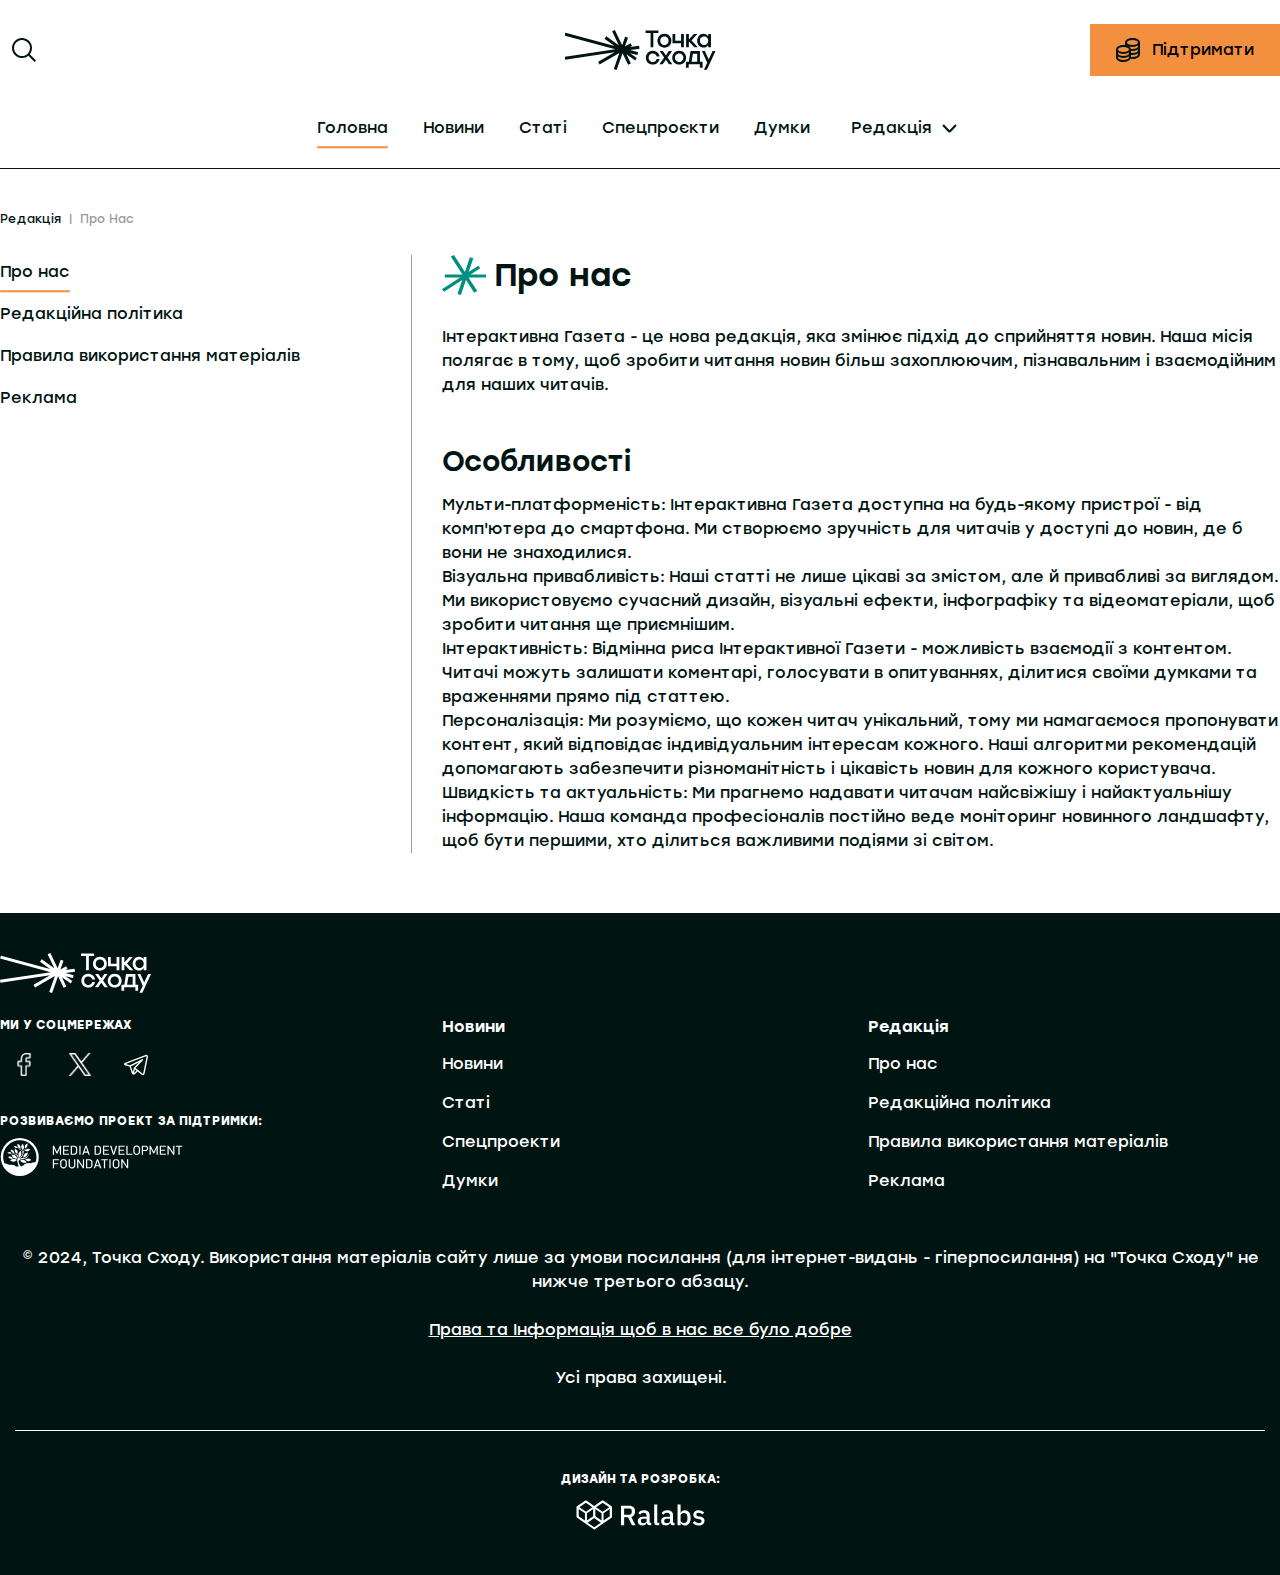
==== commit abe6920d: "pushed the recent changes" ====
--- a/about-us.html
+++ b/about-us.html
@@ -8,9 +8,9 @@
   <title>Про нас</title>
 
   <link rel="shortcut icon" href="favicon.ico" type="image/x-icon">
-  <link rel="stylesheet" href="css/main.min.css?_v=20240304014120">
-
-  <script defer="defer" src="js/main.min.js?_v=20240304014120"></script>
+  <link rel="stylesheet" href="css/main.min.css?_v=20240305102820">
+
+  <script defer="defer" src="js/main.min.js?_v=20240305102820"></script>
 </head>
 
 <body>
@@ -36,13 +36,6 @@
       </a>
 
       <div class="header__buttons">
-        <div class="language-switcher">
-    <a class="language-switcher__option language-switcher__option--active">УКР</a>
-    <span class="sep-v">|</span>
-    <a class="language-switcher__option">АНГЛ</a>
-</div>
-
-
         <button id="donation-btn" class="button button--primary">
           <i class="icon icon-donation"></i>
           Підтримати
@@ -72,11 +65,17 @@
                 Редакція
                 <i class="icon icon-arrow-down"></i>
             </a>
-            <div class="menu-dropdown__content">
-                <a href="./about-us.html">Про Нас</a>
-                <a href="./editor-policy.html">Політика Редагування</a>
-                <a href="./usage-policy.html">Правила використання матеріалів</a>
-            </div>
+            <ul class="menu-dropdown__content">
+                <li>
+                    <a href="./about-us.html">Про Нас</a>
+                </li>
+                <li>
+                    <a href="./editor-policy.html">Політика Редагування</a>
+                </li>
+                <li>
+                    <a href="./usage-policy.html">Правила використання матеріалів</a>
+                </li>
+            </ul>
         </li>
     </ul>
 </nav>
@@ -178,27 +177,29 @@
         <ul class="mb-4 social-media-list">
           <li class="social-media-list__item">
             <a class="social-media-list__link" href="#">
-              <img src="./images/icons/facebook-white.svg" alt="Facebook">
+              <i class="icon icon-facebook"></i>
             </a>
           </li>
           <li class="social-media-list__item">
             <a class="social-media-list__link" href="#">
-              <img src="./images/icons/twitter-white.svg" alt="Twitter">
+              <i class="icon icon-twitter"></i>
             </a>
           </li>
           <li class="social-media-list__item">
             <a class="social-media-list__link" href="#">
-              <img src="./images/icons/telegram-white.svg" alt="Telegram">
+              <i class="icon icon-telegram"></i>
             </a>
           </li>
         </ul>
         <h6>
           <strong>Розвиваємо проект за підтримки:</strong>
         </h6>
-        <img src="./images/media-dev-logo.svg" alt="Media Development Foundation">
+        <a href="https://mediadevelopmentfoundation.org/">
+          <img src="./images/media-dev-logo.svg" alt="Media Development Foundation">
+        </a>
       </div>
       <nav class="col-8 footer__navigation px-0">
-        <div class="text-center col-6">
+        <div class="col-6 text-left">
           <h5 class="footer__navigation-heading">
             Новини
           </h5>
@@ -225,7 +226,7 @@
             </li>
           </ul>
         </div>
-        <nav class="text-center col-6">
+        <nav class="col-6 text-left">
           <h5 class="footer__navigation-heading">
             Редакція
           </h5>
@@ -255,7 +256,7 @@
       </nav>
     </div>
     <div class="row row--wrap">
-      <div class="text-center col-12">
+      <div class="col-12 text-center">
         <p>
           &copy; 2024, Точка Сходу. Використання матеріалів сайту лише за умови посилання (для інтернет-видань - гіперпосилання) на "Точка Сходу" не нижче третього абзацу.
           <br>
@@ -271,7 +272,7 @@
     </div>
     <hr class="footer__divider">
     <div class="row row--wrap">
-      <div class="text-center col-12">
+      <div class="col-12 text-center">
         <h6 class="mb-2 text-uppercase">
           <strong>Дизайн та розробка:</strong>
         </h6>
--- a/css/main.min.css
+++ b/css/main.min.css
@@ -3,4 +3,4 @@
  * Copyright 2011-2018 The Bootstrap Authors
  * Copyright 2011-2018 Twitter, Inc.
  * Licensed under MIT (https://github.com/twbs/bootstrap/blob/master/LICENSE)
- */@-ms-viewport{width:device-width}html{-webkit-box-sizing:border-box;box-sizing:border-box;-ms-overflow-style:scrollbar}*,::after,::before{-webkit-box-sizing:inherit;box-sizing:inherit}.container{width:100%;padding-right:15px;padding-left:15px;margin-right:auto;margin-left:auto}.container-fluid{width:100%;padding-right:15px;padding-left:15px;margin-right:auto;margin-left:auto}.row{margin-right:-15px;margin-left:-15px}.row--wrap{display:-ms-flexbox;display:-webkit-box;display:flex;-ms-flex-wrap:wrap;flex-wrap:wrap}.no-gutters{margin-right:0;margin-left:0}.no-gutters>.col,.no-gutters>[class*=col-]{padding-right:0;padding-left:0}.col,.col-1,.col-10,.col-11,.col-12,.col-2,.col-3,.col-4,.col-5,.col-6,.col-7,.col-8,.col-9,.col-auto,.col-lg,.col-lg-1,.col-lg-10,.col-lg-11,.col-lg-12,.col-lg-2,.col-lg-3,.col-lg-4,.col-lg-5,.col-lg-6,.col-lg-7,.col-lg-8,.col-lg-9,.col-lg-auto,.col-md,.col-md-1,.col-md-10,.col-md-11,.col-md-12,.col-md-2,.col-md-3,.col-md-4,.col-md-5,.col-md-6,.col-md-7,.col-md-8,.col-md-9,.col-md-auto,.col-sm,.col-sm-1,.col-sm-10,.col-sm-11,.col-sm-12,.col-sm-2,.col-sm-3,.col-sm-4,.col-sm-5,.col-sm-6,.col-sm-7,.col-sm-8,.col-sm-9,.col-sm-auto,.col-xl,.col-xl-1,.col-xl-10,.col-xl-11,.col-xl-12,.col-xl-2,.col-xl-3,.col-xl-4,.col-xl-5,.col-xl-6,.col-xl-7,.col-xl-8,.col-xl-9,.col-xl-auto{position:relative;width:100%;min-height:1px;padding-right:15px;padding-left:15px}.col{-ms-flex-preferred-size:0;flex-basis:0;-ms-flex-positive:1;-webkit-box-flex:1;flex-grow:1;max-width:100%}.col-auto{-ms-flex:0 0 auto;-webkit-box-flex:0;flex:0 0 auto;width:auto;max-width:none}.col-1{-ms-flex:0 0 8.333333%;-webkit-box-flex:0;flex:0 0 8.333333%;max-width:8.333333%}.col-2{-ms-flex:0 0 16.666667%;-webkit-box-flex:0;flex:0 0 16.666667%;max-width:16.666667%}.col-3{-ms-flex:0 0 25%;-webkit-box-flex:0;flex:0 0 25%;max-width:25%}.col-4{-ms-flex:0 0 33.333333%;-webkit-box-flex:0;flex:0 0 33.333333%;max-width:33.333333%}.col-5{-ms-flex:0 0 41.666667%;-webkit-box-flex:0;flex:0 0 41.666667%;max-width:41.666667%}.col-6{-ms-flex:0 0 50%;-webkit-box-flex:0;flex:0 0 50%;max-width:50%}.col-7{-ms-flex:0 0 58.333333%;-webkit-box-flex:0;flex:0 0 58.333333%;max-width:58.333333%}.col-8{-ms-flex:0 0 66.666667%;-webkit-box-flex:0;flex:0 0 66.666667%;max-width:66.666667%}.col-9{-ms-flex:0 0 75%;-webkit-box-flex:0;flex:0 0 75%;max-width:75%}.col-10{-ms-flex:0 0 83.333333%;-webkit-box-flex:0;flex:0 0 83.333333%;max-width:83.333333%}.col-11{-ms-flex:0 0 91.666667%;-webkit-box-flex:0;flex:0 0 91.666667%;max-width:91.666667%}.col-12{-ms-flex:0 0 100%;-webkit-box-flex:0;flex:0 0 100%;max-width:100%}.order-first{-ms-flex-order:-1;-webkit-box-ordinal-group:0;order:-1}.order-last{-ms-flex-order:13;-webkit-box-ordinal-group:14;order:13}.order-0{-ms-flex-order:0;-webkit-box-ordinal-group:1;order:0}.order-1{-ms-flex-order:1;-webkit-box-ordinal-group:2;order:1}.order-2{-ms-flex-order:2;-webkit-box-ordinal-group:3;order:2}.order-3{-ms-flex-order:3;-webkit-box-ordinal-group:4;order:3}.order-4{-ms-flex-order:4;-webkit-box-ordinal-group:5;order:4}.order-5{-ms-flex-order:5;-webkit-box-ordinal-group:6;order:5}.order-6{-ms-flex-order:6;-webkit-box-ordinal-group:7;order:6}.order-7{-ms-flex-order:7;-webkit-box-ordinal-group:8;order:7}.order-8{-ms-flex-order:8;-webkit-box-ordinal-group:9;order:8}.order-9{-ms-flex-order:9;-webkit-box-ordinal-group:10;order:9}.order-10{-ms-flex-order:10;-webkit-box-ordinal-group:11;order:10}.order-11{-ms-flex-order:11;-webkit-box-ordinal-group:12;order:11}.order-12{-ms-flex-order:12;-webkit-box-ordinal-group:13;order:12}.offset-1{margin-left:8.333333%}.offset-2{margin-left:16.666667%}.offset-3{margin-left:25%}.offset-4{margin-left:33.333333%}.offset-5{margin-left:41.666667%}.offset-6{margin-left:50%}.offset-7{margin-left:58.333333%}.offset-8{margin-left:66.666667%}.offset-9{margin-left:75%}.offset-10{margin-left:83.333333%}.offset-11{margin-left:91.666667%}.d-none{display:none!important}.d-inline{display:inline!important}.d-inline-block{display:inline-block!important}.d-block{display:block!important}.d-table{display:table!important}.d-table-row{display:table-row!important}.d-table-cell{display:table-cell!important}.d-flex{display:-ms-flexbox!important;display:-webkit-box!important;display:flex!important}.d-inline-flex{display:-ms-inline-flexbox!important;display:-webkit-inline-box!important;display:inline-flex!important}.flex-row{-ms-flex-direction:row!important;-webkit-box-orient:horizontal!important;-webkit-box-direction:normal!important;flex-direction:row!important}.flex-column{-ms-flex-direction:column!important;-webkit-box-orient:vertical!important;-webkit-box-direction:normal!important;flex-direction:column!important}.flex-row-reverse{-ms-flex-direction:row-reverse!important;-webkit-box-orient:horizontal!important;-webkit-box-direction:reverse!important;flex-direction:row-reverse!important}.flex-column-reverse{-ms-flex-direction:column-reverse!important;-webkit-box-orient:vertical!important;-webkit-box-direction:reverse!important;flex-direction:column-reverse!important}.flex-wrap{-ms-flex-wrap:wrap!important;flex-wrap:wrap!important}.flex-nowrap{-ms-flex-wrap:nowrap!important;flex-wrap:nowrap!important}.flex-wrap-reverse{-ms-flex-wrap:wrap-reverse!important;flex-wrap:wrap-reverse!important}.flex-fill{-ms-flex:1 1 auto!important;-webkit-box-flex:1!important;flex:1 1 auto!important}.flex-grow-0{-ms-flex-positive:0!important;-webkit-box-flex:0!important;flex-grow:0!important}.flex-grow-1{-ms-flex-positive:1!important;-webkit-box-flex:1!important;flex-grow:1!important}.flex-shrink-0{-ms-flex-negative:0!important;flex-shrink:0!important}.flex-shrink-1{-ms-flex-negative:1!important;flex-shrink:1!important}.justify-content-start{-ms-flex-pack:start!important;-webkit-box-pack:start!important;justify-content:flex-start!important}.justify-content-end{-ms-flex-pack:end!important;-webkit-box-pack:end!important;justify-content:flex-end!important}.justify-content-center{-ms-flex-pack:center!important;-webkit-box-pack:center!important;justify-content:center!important}.justify-content-between{-ms-flex-pack:justify!important;-webkit-box-pack:justify!important;justify-content:space-between!important}.justify-content-around{-ms-flex-pack:distribute!important;justify-content:space-around!important}.align-items-start{-ms-flex-align:start!important;-webkit-box-align:start!important;align-items:flex-start!important}.align-items-end{-ms-flex-align:end!important;-webkit-box-align:end!important;align-items:flex-end!important}.align-items-center{-ms-flex-align:center!important;-webkit-box-align:center!important;align-items:center!important}.align-items-baseline{-ms-flex-align:baseline!important;-webkit-box-align:baseline!important;align-items:baseline!important}.align-items-stretch{-ms-flex-align:stretch!important;-webkit-box-align:stretch!important;align-items:stretch!important}.align-content-start{-ms-flex-line-pack:start!important;align-content:flex-start!important}.align-content-end{-ms-flex-line-pack:end!important;align-content:flex-end!important}.align-content-center{-ms-flex-line-pack:center!important;align-content:center!important}.align-content-between{-ms-flex-line-pack:justify!important;align-content:space-between!important}.align-content-around{-ms-flex-line-pack:distribute!important;align-content:space-around!important}.align-content-stretch{-ms-flex-line-pack:stretch!important;align-content:stretch!important}.align-self-auto{-ms-flex-item-align:auto!important;align-self:auto!important}.align-self-start{-ms-flex-item-align:start!important;align-self:flex-start!important}.align-self-end{-ms-flex-item-align:end!important;align-self:flex-end!important}.align-self-center{-ms-flex-item-align:center!important;align-self:center!important}.align-self-baseline{-ms-flex-item-align:baseline!important;align-self:baseline!important}.align-self-stretch{-ms-flex-item-align:stretch!important;align-self:stretch!important}.icon{display:inline-block;width:48px;height:48px;position:relative}.icon-search{background:no-repeat center/100% url(../../images/icons/search.svg)}.icon-arrow-left{background:no-repeat center/100% url(../../images/icons/arrow-left.svg)}.icon-arrow-right{background:no-repeat center/100% url(../../images/icons/arrow-right.svg)}.icon-arrow-down{background:no-repeat center/100% url(../../images/icons/arrow-down.svg)}.icon-donation{background:no-repeat center/100% url(../../images/icons/donation.svg)}.icon-pdf{background:no-repeat center/100% url(../../images/icons/pdf.svg)}*{scrollbar-width:.5rem;scrollbar-color:#f3903f #d6d6d6;scrollbar-color:var(--primary-color) #d6d6d6}::-webkit-scrollbar{width:.5rem;background-color:#fff;background-color:var(--white-color)}::-webkit-scrollbar-track{-webkit-box-shadow:inset 0 0 .375rem rgba(0,0,0,.2);box-shadow:inset 0 0 .375rem rgba(0,0,0,.2);border-radius:.25rem;background:#eee}::-webkit-scrollbar-thumb{border-radius:.25rem;border:0 none #fff;background-color:#f3903f;background-color:var(--primary-color)}::-webkit-scrollbar-thumb:hover{background-color:#f3903f;background-color:var(--primary-hover-color)}@-webkit-keyframes show-header{0%{top:-100%}100%{top:0}}@keyframes show-header{0%{top:-100%}100%{top:0}}@-webkit-keyframes fade-up-big{0%{-webkit-transform:translateY(1rem);transform:translateY(1rem);opacity:0}100%{-webkit-transform:translateY(0);transform:translateY(0);opacity:1}}@keyframes fade-up-big{0%{-webkit-transform:translateY(1rem);transform:translateY(1rem);opacity:0}100%{-webkit-transform:translateY(0);transform:translateY(0);opacity:1}}@-webkit-keyframes rotation{from{-webkit-transform:rotate(0);transform:rotate(0)}to{-webkit-transform:rotate(359deg);transform:rotate(359deg)}}@keyframes rotation{from{-webkit-transform:rotate(0);transform:rotate(0)}to{-webkit-transform:rotate(359deg);transform:rotate(359deg)}}[class*=-ibg]{position:relative}[class*=-ibg] img{position:absolute;width:100%;height:100%;top:0;left:0;-o-object-fit:cover;object-fit:cover}[class*=-ibg_contain] img{-o-object-fit:contain;object-fit:contain}.wrapper{display:-webkit-box;display:-ms-flexbox;display:flex;-webkit-box-orient:vertical;-webkit-box-direction:normal;-ms-flex-direction:column;flex-direction:column;min-height:100%;overflow:hidden}.page{position:relative;-webkit-box-flex:1;-ms-flex:1 1 auto;flex:1 1 auto}.page [data-observ]{position:absolute;top:0;left:0;width:100%;height:.125rem;background:0 0;pointer-events:none}.page_start{padding-top:6.25rem}hr{width:100%;margin:8px 0;border-top:1px solid #001412;border-top:1px solid var(--hr-color)}.page__header{display:-webkit-box;display:-ms-flexbox;display:flex;-webkit-box-align:center;-ms-flex-align:center;align-items:center;-webkit-box-pack:start;-ms-flex-pack:start;justify-content:flex-start;margin-bottom:30px}.page__header img{margin-right:8px}.page__heading{font-size:2rem;font-weight:500;line-height:2.5rem}.page__content hr{margin:40px 0}.page__content h2,.page__content h3,.page__content h4,.page__content h5,.page__content h6{margin-bottom:16px}.button{display:-webkit-inline-box;display:-ms-inline-flexbox;display:inline-flex;-webkit-box-align:center;-ms-flex-align:center;align-items:center;-webkit-box-pack:start;-ms-flex-pack:start;justify-content:flex-start;font-size:16px;font-weight:400;line-height:24px;padding:12px 24px;-webkit-transition:.3s ease-in-out;transition:.3s ease-in-out;-webkit-transition:var(--bs-transition);transition:var(--bs-transition)}.button .icon{width:24px;height:24px}.button--icon-prepend .icon{margin-right:10px}.button--icon-append .icon{margin-left:10px}.button--primary{background-color:#f3903f;background-color:var(--primary-background-color);border:2px solid transparent}.button--primary:hover{background-color:#f3903f;background-color:var(--primary-hover-color);border-color:#001412}.button--primary:active{color:#fff;color:var(--white-color);background-color:#001412;background-color:var(--black-color);border-color:#001412}.button--primary:disabled,.button--primary[disabled]{background-color:#9b9b9b;background-color:var(--primary-disabled-background-color)}.button--secondary{background-color:#fff;background-color:var(--secondary-background-color);border:2px solid #001412;border:2px solid var(--black-color)}.button--secondary:hover{color:#f3903f;color:var(--primary-color);border-color:#f3903f;border-color:var(--primary-color);background-color:#fff;background-color:var(--secondary-hover-background-color)}.button--secondary:active{color:#f3903f;color:var(--primary-color);background-color:rgba(243,144,63,.10196);background-color:var(--secondary-active-background-color)}.button--secondary:disabled,.button--secondary[disabled]{color:#9b9b9b;color:var(--secondary-disabled-background-color)}a{color:#001412;color:var(--black-color)}a.link{display:inline-block;padding:5px 10px;position:relative}a.link--underline:after{content:"";position:absolute;bottom:0;left:10px;width:calc(100% - 20px);height:2px;border-radius:0 0 1px 1px;background-color:#f3903f;background-color:var(--primary-color);opacity:1;-webkit-transform:translate3d(0,.2em,0);transform:translate3d(0,.2em,0)}a:hover{color:#f3903f;color:var(--primary-color)}h1{font-size:2rem;font-weight:500;line-height:2.5rem}h2{font-size:1.75rem;font-weight:500;line-height:2rem}h3{font-size:1.5rem;font-weight:500;line-height:1.75rem}h4{font-size:1.25rem;font-weight:500;line-height:1.5rem}h5{font-size:1rem;font-weight:500;line-height:1.25rem}h6{font-size:.75rem;font-weight:400;line-height:1rem}.sep-v{font-size:16px;font-weight:400;line-height:24px}.section{margin:60px 0}.section__header{display:-webkit-box;display:-ms-flexbox;display:flex;-webkit-box-align:center;-ms-flex-align:center;align-items:center;-webkit-box-pack:justify;-ms-flex-pack:justify;justify-content:space-between;margin-bottom:40px}.menu-dropdown{position:relative;display:inline-block}.menu-dropdown__button{display:-webkit-inline-box;display:-ms-inline-flexbox;display:inline-flex;-webkit-box-align:center;-ms-flex-align:center;align-items:center;padding:16px;font-size:1rem;border:none;cursor:pointer}.menu-dropdown__button .icon{width:15px;height:15px}.menu-dropdown__button--icon-prepend .icon{margin-right:10px}.menu-dropdown__button--icon-append .icon{margin-left:10px}.menu-dropdown__content{display:none;position:absolute;background-color:#fff;background-color:var(--white-color);min-width:160px;-webkit-box-shadow:0 8px 16px 0 rgba(0,0,0,.2);box-shadow:0 8px 16px 0 rgba(0,0,0,.2);z-index:1}.menu-dropdown__content a{color:#001412;color:var(--black-color);font-size:1rem;padding:12px 16px;-webkit-text-decoration:none;text-decoration:none;white-space:nowrap;display:block}.menu-dropdown:hover .menu-dropdown__content{display:block}button#donation-btn .icon{margin-right:12px}.header{width:100%;-webkit-transition:background-color .3s ease-in-out;transition:background-color .3s ease-in-out;-webkit-transition:background-color var(--bs-transition);transition:background-color var(--bs-transition);z-index:50;padding-top:24px;margin-bottom:30px}.header .container{height:100%}.header .row{display:-webkit-box;display:-ms-flexbox;display:flex;-webkit-box-pack:justify;-ms-flex-pack:justify;justify-content:space-between;-webkit-box-align:center;-ms-flex-align:center;align-items:center;position:relative}.header .row:first-child{margin-bottom:24px}.header hr{margin:12px 0 0 0}.header__logo{position:absolute;top:50%;left:50%;-webkit-transform:translate(-50%,-50%);-ms-transform:translate(-50%,-50%);transform:translate(-50%,-50%)}.header__buttons{display:-webkit-box;display:-ms-flexbox;display:flex;-webkit-box-align:center;-ms-flex-align:center;align-items:center;-webkit-box-pack:justify;-ms-flex-pack:justify;justify-content:space-between}.header__buttons>:not(:last-child){margin-right:20px}.header .main-navigation{margin:0 auto}.header .main-navigation .menu__list{display:-webkit-box;display:-ms-flexbox;display:flex;-webkit-box-align:center;-ms-flex-align:center;align-items:center;-webkit-box-pack:justify;-ms-flex-pack:justify;justify-content:space-between;margin:0 auto}.header .main-navigation .menu__list .menu__item:not(:last-child){margin-right:15px}.header .main-navigation .menu__list .menu__item--active .menu__link::after{opacity:1;-webkit-transform:translate3d(0,.2em,0);transform:translate3d(0,.2em,0)}.header .main-navigation .menu__list .menu__link{display:block;padding:5px 10px;position:relative}.header .main-navigation .menu__list .menu__link:after{content:"";position:absolute;bottom:0;left:10px;width:calc(100% - 20px);height:2px;border-radius:0 0 1px 1px;background-color:#f3903f;background-color:var(--primary-color);opacity:0}.header .main-navigation .menu__list .menu__link:hover::after{opacity:1;-webkit-transform:translate3d(0,.2em,0);transform:translate3d(0,.2em,0)}.search-bar{display:-webkit-box;display:-ms-flexbox;display:flex;-webkit-box-align:center;-ms-flex-align:center;align-items:center;-webkit-box-pack:left;-ms-flex-pack:left;justify-content:left;height:50px;position:relative}.search-bar__btn-open{height:48px;width:48px;background:0 0;z-index:10}.search-bar__btn-close{height:48px;width:48px;font-size:32px;background:0 0;opacity:0;-webkit-transition:opacity .25s,-webkit-transform .25s;transition:opacity .25s,-webkit-transform .25s;transition:opacity .25s,transform .25s;transition:opacity .25s,transform .25s,-webkit-transform .25s;z-index:9;position:absolute;right:0;top:0}.search-bar__input{height:100%;width:375px;border:1px solid #9b9b9b;border:1px solid var(--gray-color-primary);padding:5px 50px 5px 50px;opacity:0;-webkit-transition:opacity .25s,-webkit-transform .25s;transition:opacity .25s,-webkit-transform .25s;transition:opacity .25s,transform .25s;transition:opacity .25s,transform .25s,-webkit-transform .25s;position:absolute;left:0}.search-bar__input input[type=search]{width:100%;height:100%}.search-bar--active .search-bar__input{opacity:1}.search-bar--active .search-bar__btn-close{opacity:1}.language-switcher{display:-webkit-box;display:-ms-flexbox;display:flex;-webkit-box-align:center;-ms-flex-align:center;align-items:center;-webkit-box-pack:center;-ms-flex-pack:center;justify-content:center}.language-switcher__option{display:block;padding:5px;cursor:pointer;margin:0 5px;position:relative}.language-switcher__option:after{content:"";position:absolute;bottom:0;left:5px;width:calc(100% - 10px);height:2px;border-radius:0 0 1px 1px;background-color:#001412;background-color:var(--black-color);opacity:0}.language-switcher__option--active::after,.language-switcher__option:focus::after,.language-switcher__option:hover::after{opacity:1;-webkit-transform:translate3d(0,.2em,0);transform:translate3d(0,.2em,0)}.news-sidebar{padding-right:8px;border-right:1px solid #a8a8a8;border-right:1px solid var(--vr-color)}.news-sidebar__heading{display:-webkit-box;display:-ms-flexbox;display:flex;-webkit-box-align:center;-ms-flex-align:center;align-items:center;-webkit-box-pack:start;-ms-flex-pack:start;justify-content:flex-start}.news-sidebar__divider{font-size:.75rem;font-weight:700;line-height:1rem;letter-spacing:.02em;text-align:left;padding:16px 0}.news-sidebar .article{display:-webkit-box;display:-ms-flexbox;display:flex;-webkit-box-align:start;-ms-flex-align:start;align-items:flex-start;-webkit-box-pack:start;-ms-flex-pack:start;justify-content:flex-start;padding:16px 0;border-bottom:1px solid #a8a8a8;border-bottom:1px solid var(--gray-color-secondary)}.news-sidebar .article time{color:#9b9b9b;color:var(--gray-color-primary);font-size:1rem;font-weight:700;text-align:left;margin-right:16px}.news-sidebar .article__wrapper{display:-webkit-box;display:-ms-flexbox;display:flex;-webkit-box-orient:vertical;-webkit-box-direction:normal;-ms-flex-direction:column;flex-direction:column;-webkit-box-align:start;-ms-flex-align:start;align-items:flex-start;-webkit-box-pack:start;-ms-flex-pack:start;justify-content:flex-start}.news-sidebar .article__header{display:-webkit-box;display:-ms-flexbox;display:flex;-webkit-box-align:center;-ms-flex-align:center;align-items:center;-webkit-box-pack:start;-ms-flex-pack:start;justify-content:flex-start;width:100%;margin-bottom:4px;font-size:.75rem;line-height:1rem;text-transform:uppercase}.news-sidebar .article__header>:not(:last-child){margin-right:10px}.news-sidebar .article__tag{padding:0 2px;border-radius:1px;color:#fff;color:var(--white-color);background-color:#9b9b9b;background-color:var(--gray-color-primary)}.news-sidebar .article__category{color:#9b9b9b;color:var(--gray-color-primary)}.news-sidebar .article__title{font-size:1rem;font-weight:400;line-height:1.5rem;text-align:left}.news-sidebar .article--important .article__tag{background-color:#f3903f;background-color:var(--primary-color)}.news-sidebar .article--important .article__title{font-weight:700}.news-sidebar .article--promo .article__tag{background-color:#008f7e;background-color:var(--green-color)}.news-sidebar .article--promo .article__title{color:#008f7e;color:var(--green-color);font-weight:700}.news-sidebar__cta{display:block;margin:20px auto 0 auto}.navigation-tabs{display:-webkit-box;display:-ms-flexbox;display:flex;-webkit-box-align:center;-ms-flex-align:center;align-items:center;-webkit-box-pack:justify;-ms-flex-pack:justify;justify-content:space-between;margin-bottom:20px}.navigation-tabs__tabs{display:-webkit-box;display:-ms-flexbox;display:flex;-webkit-box-align:center;-ms-flex-align:center;align-items:center;-webkit-box-pack:start;-ms-flex-pack:start;justify-content:flex-start}.navigation-tabs__tab{display:block;padding:5px 10px;background:0 0;position:relative}.navigation-tabs__tab:not(:last-child){margin-right:20px}.navigation-tabs__tab:after{content:"";position:absolute;bottom:0;left:5px;width:calc(100% - 10px);height:2px;border-radius:0 0 1px 1px;background-color:#f3903f;background-color:var(--primary-color);opacity:0}.navigation-tabs__tab--active::after,.navigation-tabs__tab:focus::after,.navigation-tabs__tab:hover::after{opacity:1;-webkit-transform:translate3d(0,.2em,0);transform:translate3d(0,.2em,0)}.navigation-tabs__list ul{display:-webkit-box;display:-ms-flexbox;display:flex;-webkit-box-align:center;-ms-flex-align:center;align-items:center;-webkit-box-pack:justify;-ms-flex-pack:justify;justify-content:space-between}.navigation-tabs__list ul li{height:24px}.navigation-tabs__item--next,.navigation-tabs__item--prev{display:inline-block;width:24px;height:24px;background:0 0}.navigation-tabs__item--next .icon,.navigation-tabs__item--prev .icon{width:100%;height:100%}.navigation-tabs__item--current{background:0 0;margin:0 16px}.sidebar-navigation{height:100%;border-right:1px solid #9b9b9b;border-right:1px solid var(--gray-color-primary)}.sidebar-navigation__list{display:-webkit-box;display:-ms-flexbox;display:flex;-webkit-box-orient:vertical;-webkit-box-direction:normal;-ms-flex-direction:column;flex-direction:column;-webkit-box-align:start;-ms-flex-align:start;align-items:flex-start;-webkit-box-pack:center;-ms-flex-pack:center;justify-content:center}.sidebar-navigation__item:not(:last-child){margin-bottom:8px}.sidebar-navigation__item--active .sidebar-navigation__link::after{opacity:1;-webkit-transform:translate3d(0,.2em,0);transform:translate3d(0,.2em,0)}.sidebar-navigation__link{display:block;padding:5px 10px 5px 0;position:relative}.sidebar-navigation__link:after{content:"";position:absolute;bottom:0;left:0;width:calc(100% - 10px);height:2px;border-radius:0 0 1px 1px;background-color:#f3903f;background-color:var(--primary-color);opacity:0}.sidebar-navigation__link:hover::after{opacity:1;-webkit-transform:translate3d(0,.2em,0);transform:translate3d(0,.2em,0)}.article-cards--grid-container{display:grid;grid-template-areas:"first third" "second third";grid-template-columns:calc(50% - 12px) calc(50% - 12px);grid-gap:16px 24px}.article-cards--grid-container .article-card:first-child{grid-area:first;height:240px}.article-cards--grid-container .article-card:nth-child(2){grid-area:second}.article-cards--grid-container .article-card:last-child{grid-area:third}.article-cards--grid-container .article-card:last-child .article-card__image{height:241px;width:100%;padding-bottom:16px;border-bottom:1px solid #a8a8a8;border-bottom:1px solid var(--gray-color-secondary)}.article-cards--grid-container .article-card:last-child .article-card__image img{height:100%;width:100%;-o-object-fit:cover;object-fit:cover}.article-cards--grid{--grid-layout-gap:24px;--grid-column-count:6;--grid-item--min-width:193px;--gap-count:calc(var(--grid-column-count) - 1);--total-gap-width:calc(var(--gap-count) * var(--grid-layout-gap));--grid-item--max-width:calc((100% - var(--total-gap-width)) / var(--grid-column-count));display:grid;grid-template-columns:repeat(auto-fill,minmax(max(193px,calc((100% - calc((6 - 1) * 24px))/ 6)),1fr));grid-template-columns:repeat(auto-fill,minmax(max(193px,calc((100% - calc(calc(6 - 1) * 24px))/ 6)),1fr));grid-template-columns:repeat(auto-fill,minmax(max(var(--grid-item--min-width),var(--grid-item--max-width)),1fr));grid-gap:24px;grid-gap:var(--grid-layout-gap)}.article-cards--grid-col-2{--grid-column-count:2}.article-cards--grid-col-3{--grid-column-count:3}.article-cards--grid-col-4{--grid-column-count:4}.article-cards--large .article-card__bottom{-webkit-box-orient:horizontal!important;-webkit-box-direction:normal!important;-ms-flex-direction:row!important;flex-direction:row!important}.article-cards--large .article-card__bottom{-webkit-box-pack:justify;-ms-flex-pack:justify;justify-content:space-between}.article-cards--featured{--grid-item--min-width:400px}.article-cards--featured .article-card__bottom{-webkit-box-orient:horizontal!important;-webkit-box-direction:normal!important;-ms-flex-direction:row!important;flex-direction:row!important}.article-cards--featured .article-card__bottom{-webkit-box-pack:justify;-ms-flex-pack:justify;justify-content:space-between}.article-cards--featured .article-card--featured{border-bottom:1px solid #a8a8a8;border-bottom:1px solid var(--gray-color-secondary)}.article-cards .article-card{display:-webkit-box;display:-ms-flexbox;display:flex;-webkit-box-orient:vertical;-webkit-box-direction:normal;-ms-flex-direction:column;flex-direction:column}.article-cards .article-card--with-image .article-card__image{height:225px;width:100%}.article-cards .article-card--with-image .article-card__image img{height:100%;width:100%;-o-object-fit:cover;object-fit:cover}.article-cards .article-card__image{margin-bottom:16px}.article-cards .article-card__header{display:-webkit-box;display:-ms-flexbox;display:flex;-webkit-box-align:center;-ms-flex-align:center;align-items:center;-webkit-box-pack:start;-ms-flex-pack:start;justify-content:flex-start;margin-bottom:12px;font-size:.75rem;font-weight:500;line-height:1rem;text-transform:uppercase}.article-cards .article-card__header>:not(:last-child){margin-right:10px}.article-cards .article-card__tag{padding:0 2px;border-radius:1px;color:#fff;color:var(--white-color);background-color:#9b9b9b;background-color:var(--gray-color-primary)}.article-cards .article-card__category{color:#9b9b9b;color:var(--gray-color-primary)}.article-cards .article-card__title{font-size:1.125rem;font-weight:500;line-height:1.5rem}.article-cards .article-card__bottom{display:-webkit-box;display:-ms-flexbox;display:flex;-webkit-box-orient:vertical;-webkit-box-direction:normal;-ms-flex-direction:column;flex-direction:column;color:#9b9b9b;color:var(--gray-color-primary);font-size:.75rem;font-weight:700;line-height:1rem;margin-top:12px}.article-cards .article-card--promo .article-card__tag{background-color:#008f7e;background-color:var(--green-color)}.article-cards .article-card--promo .article-card__title{color:#008f7e;color:var(--green-color);font-weight:700}.expert-articles-cards--grid{--grid-layout-gap:24px;--grid-column-count:6;--grid-item--min-width:200px;--gap-count:calc(var(--grid-column-count) - 1);--total-gap-width:calc(var(--gap-count) * var(--grid-layout-gap));--grid-item--max-width:calc((100% - var(--total-gap-width)) / var(--grid-column-count));display:grid;grid-template-columns:repeat(auto-fill,minmax(max(200px,calc((100% - calc((6 - 1) * 24px))/ 6)),1fr));grid-template-columns:repeat(auto-fill,minmax(max(200px,calc((100% - calc(calc(6 - 1) * 24px))/ 6)),1fr));grid-template-columns:repeat(auto-fill,minmax(max(var(--grid-item--min-width),var(--grid-item--max-width)),1fr));grid-gap:24px;grid-gap:var(--grid-layout-gap)}.expert-articles-cards--grid-col-2{--grid-column-count:2}.expert-articles-cards--grid-col-3{--grid-column-count:3}.expert-articles-cards--grid-col-4{--grid-column-count:4}.expert-articles-cards .expert-article-card{display:-webkit-box;display:-ms-flexbox;display:flex;-webkit-box-orient:vertical;-webkit-box-direction:normal;-ms-flex-direction:column;flex-direction:column}.expert-articles-cards .expert-article-card__image{height:175px;border-radius:1px;margin-bottom:16px}.expert-articles-cards .expert-article-card__image img{width:100%;height:100%;-o-object-fit:cover;object-fit:cover}.expert-articles-cards .expert-article-card__author{display:inline-block;padding:8px 16px 8px 16px;width:-webkit-fit-content;width:-moz-fit-content;width:fit-content;color:#fff;color:var(--white-color);background-color:#1456b8;background-color:var(--blue-color);border-radius:1px;margin-bottom:8px}.expert-articles-cards .expert-article-card__header{font-size:.75rem;font-weight:700;line-height:1rem;color:#9b9b9b;color:var(--gray-color-primary)}.expert-articles-cards .expert-article-card__tag{padding:0 2px;border-radius:1px;color:#fff;color:var(--white-color);background-color:#9b9b9b;background-color:var(--gray-color-primary)}.expert-articles-cards .expert-article-card__category{color:#9b9b9b;color:var(--gray-color-primary)}.expert-articles-cards .expert-article-card__title{font-size:1.125rem;font-weight:500;line-height:1.5rem;margin-top:16px}.expert-articles-cards .expert-article-card__bottom{display:-webkit-box;display:-ms-flexbox;display:flex;-webkit-box-orient:vertical;-webkit-box-direction:normal;-ms-flex-direction:column;flex-direction:column;color:#9b9b9b;color:var(--gray-color-primary);font-size:.75rem;font-weight:700;line-height:1rem;margin-top:12px}.article-rows .article-row{display:-webkit-box;display:-ms-flexbox;display:flex;-webkit-box-align:start;-ms-flex-align:start;align-items:flex-start;-webkit-box-pack:start;-ms-flex-pack:start;justify-content:flex-start;padding:0 0 40px 0}.article-rows .article-row:not(:last-child){margin-bottom:40px;border-bottom:1px solid #001412;border-bottom:1px solid var(--black-color)}.article-rows .article-row__image{width:150px;margin-right:15px}.article-rows .article-row__image img{height:100%;width:100%;-o-object-fit:cover;object-fit:cover}.article-rows .article-row__wrapper{width:calc(100% - 150px)}.article-rows .article-row__header{display:-webkit-box;display:-ms-flexbox;display:flex;-webkit-box-align:center;-ms-flex-align:center;align-items:center;-webkit-box-pack:start;-ms-flex-pack:start;justify-content:flex-start;margin-bottom:12px;font-size:.75rem;font-weight:500;line-height:1rem;text-transform:uppercase}.article-rows .article-row__header>:not(:last-child){margin-right:10px}.article-rows .article-row__tag{padding:0 2px;border-radius:1px;color:#fff;color:var(--white-color);background-color:#9b9b9b;background-color:var(--gray-color-primary)}.article-rows .article-row__category{color:#9b9b9b;color:var(--gray-color-primary)}.article-rows .article-row__title{display:block;font-size:1.25rem;font-weight:400;line-height:1.5rem;margin-bottom:12px}.article-rows .article-row__text{margin-bottom:12px}.article-rows .article-row__bottom{display:-webkit-box;display:-ms-flexbox;display:flex;-webkit-box-align:center;-ms-flex-align:center;align-items:center;-webkit-box-pack:justify;-ms-flex-pack:justify;justify-content:space-between;color:#9b9b9b;color:var(--gray-color-primary);font-size:.75rem;font-weight:700;line-height:1rem;margin-top:12px}.article-rows .article-row--important .article-row__tag{background-color:#f3903f;background-color:var(--primary-color)}.article-rows .article-row--important .article-row__title{font-weight:700}.article-rows .article-row--promo .article-row__tag{background-color:#008f7e;background-color:var(--green-color)}.article-rows .article-row--promo .article-row__title{color:#008f7e;color:var(--green-color);font-weight:700}.pagination{display:block;margin:20px 0}.pagination__list{display:-webkit-box;display:-ms-flexbox;display:flex;-webkit-box-align:center;-ms-flex-align:center;align-items:center;-webkit-box-pack:center;-ms-flex-pack:center;justify-content:center}.pagination__item{margin:0 2px}.pagination__item .icon{width:24px;height:24px}.pagination__item--disabled{color:#9b9b9b!important;color:var(--gray-color-primary)!important}.pagination__item--disabled .pagination__link{pointer-events:none;cursor:default;-webkit-text-decoration:none;text-decoration:none}.pagination__item--disabled .pagination__link{color:#9b9b9b!important;color:var(--gray-color-primary)!important}.pagination__item--active .pagination__link{border-color:#001412;border-color:var(--black-color)}.pagination__item:active:not(.pagination__item--disabled) .pagination__link,.pagination__item:hover:not(.pagination__item--disabled) .pagination__link{border-color:#f3903f;border-color:var(--primary-color)}.pagination__link{color:#001412;color:var(--black-color);padding:8px 16px;border:2px solid transparent}.pagination__link--next,.pagination__link--prev{display:-webkit-inline-box;display:-ms-inline-flexbox;display:inline-flex;-webkit-box-align:center;-ms-flex-align:center;align-items:center;-webkit-box-pack:center;-ms-flex-pack:center;justify-content:center}.banner{height:224px;background:no-repeat center right/35% 100% url(/images/banner-background-1.svg),#faf9f0;background:no-repeat center right/35% 100% url(/images/banner-background-1.svg),var(--banner-background-color);padding:32px 56px;position:relative}.banner__heading{color:#001412;color:var(--black-color);font-size:2rem;font-weight:500;line-height:2.5rem;text-align:left;padding-right:35%}.banner__logo{position:absolute;left:56px;bottom:32px}.banner__cta{position:absolute;bottom:50%;right:7%;-webkit-transform:translate(7%,50%);-ms-transform:translate(7%,50%);transform:translate(7%,50%)}.banner-small{background:no-repeat center bottom/100% 50% url(/images/banner-background-2.svg),#faf9f0;background:no-repeat center bottom/100% 50% url(/images/banner-background-2.svg),var(--banner-background-color);padding:32px 24px;position:relative}.banner-small__heading{color:#001412;color:var(--black-color);font-size:2rem;font-weight:500;line-height:2.5rem;text-align:left;padding:100px 0 100px 0}.banner-small__logo{position:absolute;top:32px;left:24px}.banner-small__cta{position:absolute;bottom:7%;right:50%;-webkit-transform:translate(50%,7%);-ms-transform:translate(50%,7%);transform:translate(50%,7%)}.author-card{display:-webkit-box;display:-ms-flexbox;display:flex}.author-card__image{height:200px;width:300px;margin-right:24px}.author-card__image img{height:100%;width:100%;-o-object-fit:cover;object-fit:cover}.author-card__wrapper{display:-webkit-box;display:-ms-flexbox;display:flex;-webkit-box-orient:vertical;-webkit-box-direction:normal;-ms-flex-direction:column;flex-direction:column}.author-card__name{font-size:2rem;font-weight:500;line-height:2.5rem;margin-bottom:8px}.author-card__bio{font-size:1rem;font-weight:400;line-height:1.5rem;text-align:left}.author-card__socials{display:-webkit-box;display:-ms-flexbox;display:flex;-webkit-box-align:center;-ms-flex-align:center;align-items:center;-webkit-box-pack:start;-ms-flex-pack:start;justify-content:flex-start;margin-top:16px}.post-page__header{display:-webkit-box;display:-ms-flexbox;display:flex;-webkit-box-align:start;-ms-flex-align:start;align-items:flex-start;margin-bottom:0}.post-page__header-image{margin-right:8px}.post-page__header-wrapper{display:-webkit-box;display:-ms-flexbox;display:flex;-webkit-box-orient:vertical;-webkit-box-direction:normal;-ms-flex-direction:column;flex-direction:column;-webkit-box-align:start;-ms-flex-align:start;align-items:flex-start;-webkit-box-pack:start;-ms-flex-pack:start;justify-content:flex-start}.post-page__header .social-share{margin:16px 0 0 0}.post-page__content a{-webkit-text-decoration:underline;text-decoration:underline}.post-page__content figure{margin:40px 0}.post-page__content figure img{width:100%}.post-page__content figure figcaption{color:#9b9b9b;color:var(--gray-color-primary);font-size:.75rem;font-weight:400;line-height:.75rem;margin-top:4px}.post-page__content h2,.post-page__content h3,.post-page__content h4,.post-page__content h5,.post-page__content h6{margin-bottom:20px}.post-page hr{margin:32px 0 64px 0}.post-author-card{display:-webkit-box;display:-ms-flexbox;display:flex;-webkit-box-align:center;-ms-flex-align:center;align-items:center;-webkit-box-pack:start;-ms-flex-pack:start;justify-content:flex-start;margin-top:16px}.post-author-card__image{width:48px;height:48px;margin-right:16px}.post-author-card__image img{height:100%;width:100%;-o-object-fit:cover;object-fit:cover}.post-author-card__wrapper{display:-webkit-box;display:-ms-flexbox;display:flex;-webkit-box-orient:vertical;-webkit-box-direction:normal;-ms-flex-direction:column;flex-direction:column;-webkit-box-pack:start;-ms-flex-pack:start;justify-content:flex-start}.post-author-card__name{font-size:1rem;font-weight:500;line-height:1.5rem;letter-spacing:.0125rem}.post-author-card__time{color:#9b9b9b;color:var(--gray-color-primary);font-size:.75rem;font-weight:700;line-height:1rem;margin-top:8px}.social-share{display:-webkit-box;display:-ms-flexbox;display:flex;-webkit-box-align:center;-ms-flex-align:center;align-items:center;-webkit-box-pack:start;-ms-flex-pack:start;justify-content:flex-start;color:#9b9b9b;color:var(--gray-color-primary);font-size:.75rem;font-weight:700;text-transform:uppercase;line-height:1rem;letter-spacing:.02em;margin:20px 0}.social-share__list{display:-webkit-box;display:-ms-flexbox;display:flex;-webkit-box-align:center;-ms-flex-align:center;align-items:center;-webkit-box-pack:start;-ms-flex-pack:start;justify-content:flex-start}.social-share__item:not(:last-child){margin-right:8px}.social-share__link{display:-webkit-inline-box;display:-ms-inline-flexbox;display:inline-flex;-webkit-box-align:center;-ms-flex-align:center;align-items:center;-webkit-box-pack:center;-ms-flex-pack:center;justify-content:center;height:24px;width:24px}.social-share__link img{width:100%;height:100%}.post-tags{display:-webkit-box;display:-ms-flexbox;display:flex;-webkit-box-align:center;-ms-flex-align:center;align-items:center;-webkit-box-pack:start;-ms-flex-pack:start;justify-content:flex-start;color:#9b9b9b;color:var(--gray-color-primary);font-size:.75rem;font-weight:400;line-height:1rem;letter-spacing:.02em;margin:20px 0}.post-tags strong{text-transform:uppercase;margin-right:8px}.post-tags__list{display:-webkit-box;display:-ms-flexbox;display:flex;-webkit-box-align:center;-ms-flex-align:center;align-items:center;-webkit-box-pack:start;-ms-flex-pack:start;justify-content:flex-start}.post-tags__item:not(:last-child){margin-right:8px}.recent-news{margin:16px 0}.recent-news__header{display:-webkit-box;display:-ms-flexbox;display:flex;-webkit-box-align:center;-ms-flex-align:center;align-items:center;-webkit-box-pack:start;-ms-flex-pack:start;justify-content:flex-start;margin-bottom:16px}.recent-news__heading{font-size:1.5rem;font-weight:500;line-height:2rem}.footer{color:#fff;color:var(--white-color);padding:40px 0;margin-top:60px;background:#001412;background:var(--black-color)}.footer a{color:#fff;color:var(--white-color)}.footer hr.footer__divider{border-top-color:#fff;border-top-color:var(--white-color);margin:40px 0}.footer__container{display:block}.footer__info h6{text-transform:uppercase;margin-bottom:8px}.footer__navigation{display:-webkit-box;display:-ms-flexbox;display:flex;-webkit-box-align:start;-ms-flex-align:start;align-items:flex-start}.footer__navigation .col{text-align:center}.footer__navigation-heading{margin-bottom:10px}.footer__navigation .menu__list{display:-webkit-box;display:-ms-flexbox;display:flex;-webkit-box-orient:vertical;-webkit-box-direction:normal;-ms-flex-direction:column;flex-direction:column;-webkit-box-align:center;-ms-flex-align:center;align-items:center;-webkit-box-pack:start;-ms-flex-pack:start;justify-content:flex-start}.footer__navigation .menu__item:not(:last-child){margin-bottom:5px}.footer__navigation .menu__link{display:block;color:#fff;color:var(--white-color);padding:5px 10px}.footer .social-media-list{display:-webkit-box;display:-ms-flexbox;display:flex;-webkit-box-align:center;-ms-flex-align:center;align-items:center;-webkit-box-pack:start;-ms-flex-pack:start;justify-content:flex-start}.footer .social-media-list__item:not(:last-child){margin-right:8px}.footer .social-media-list__link{display:-webkit-inline-box;display:-ms-inline-flexbox;display:inline-flex;-webkit-box-align:center;-ms-flex-align:center;align-items:center;-webkit-box-pack:center;-ms-flex-pack:center;justify-content:center;height:48px;width:48px}.footer .newsletter-form__heading{font-weight:700;font-size:12px;line-height:16px;text-transform:uppercase}.footer .newsletter-form .input-group{margin:5px 0}.footer .newsletter-form .input-group input[type=email]{color:#a9a9a9;font-size:18px;line-height:24px;height:50px;padding:5px;border-radius:1px}.footer .newsletter-form__subtext{font-size:12px;line-height:16px}@media (min-width:576px){.container{max-width:33.75rem}.col-sm{-ms-flex-preferred-size:0;flex-basis:0;-ms-flex-positive:1;-webkit-box-flex:1;flex-grow:1;max-width:100%}.col-sm-auto{-ms-flex:0 0 auto;-webkit-box-flex:0;flex:0 0 auto;width:auto;max-width:none}.col-sm-1{-ms-flex:0 0 8.333333%;-webkit-box-flex:0;flex:0 0 8.333333%;max-width:8.333333%}.col-sm-2{-ms-flex:0 0 16.666667%;-webkit-box-flex:0;flex:0 0 16.666667%;max-width:16.666667%}.col-sm-3{-ms-flex:0 0 25%;-webkit-box-flex:0;flex:0 0 25%;max-width:25%}.col-sm-4{-ms-flex:0 0 33.333333%;-webkit-box-flex:0;flex:0 0 33.333333%;max-width:33.333333%}.col-sm-5{-ms-flex:0 0 41.666667%;-webkit-box-flex:0;flex:0 0 41.666667%;max-width:41.666667%}.col-sm-6{-ms-flex:0 0 50%;-webkit-box-flex:0;flex:0 0 50%;max-width:50%}.col-sm-7{-ms-flex:0 0 58.333333%;-webkit-box-flex:0;flex:0 0 58.333333%;max-width:58.333333%}.col-sm-8{-ms-flex:0 0 66.666667%;-webkit-box-flex:0;flex:0 0 66.666667%;max-width:66.666667%}.col-sm-9{-ms-flex:0 0 75%;-webkit-box-flex:0;flex:0 0 75%;max-width:75%}.col-sm-10{-ms-flex:0 0 83.333333%;-webkit-box-flex:0;flex:0 0 83.333333%;max-width:83.333333%}.col-sm-11{-ms-flex:0 0 91.666667%;-webkit-box-flex:0;flex:0 0 91.666667%;max-width:91.666667%}.col-sm-12{-ms-flex:0 0 100%;-webkit-box-flex:0;flex:0 0 100%;max-width:100%}.order-sm-first{-ms-flex-order:-1;-webkit-box-ordinal-group:0;order:-1}.order-sm-last{-ms-flex-order:13;-webkit-box-ordinal-group:14;order:13}.order-sm-0{-ms-flex-order:0;-webkit-box-ordinal-group:1;order:0}.order-sm-1{-ms-flex-order:1;-webkit-box-ordinal-group:2;order:1}.order-sm-2{-ms-flex-order:2;-webkit-box-ordinal-group:3;order:2}.order-sm-3{-ms-flex-order:3;-webkit-box-ordinal-group:4;order:3}.order-sm-4{-ms-flex-order:4;-webkit-box-ordinal-group:5;order:4}.order-sm-5{-ms-flex-order:5;-webkit-box-ordinal-group:6;order:5}.order-sm-6{-ms-flex-order:6;-webkit-box-ordinal-group:7;order:6}.order-sm-7{-ms-flex-order:7;-webkit-box-ordinal-group:8;order:7}.order-sm-8{-ms-flex-order:8;-webkit-box-ordinal-group:9;order:8}.order-sm-9{-ms-flex-order:9;-webkit-box-ordinal-group:10;order:9}.order-sm-10{-ms-flex-order:10;-webkit-box-ordinal-group:11;order:10}.order-sm-11{-ms-flex-order:11;-webkit-box-ordinal-group:12;order:11}.order-sm-12{-ms-flex-order:12;-webkit-box-ordinal-group:13;order:12}.offset-sm-0{margin-left:0}.offset-sm-1{margin-left:8.333333%}.offset-sm-2{margin-left:16.666667%}.offset-sm-3{margin-left:25%}.offset-sm-4{margin-left:33.333333%}.offset-sm-5{margin-left:41.666667%}.offset-sm-6{margin-left:50%}.offset-sm-7{margin-left:58.333333%}.offset-sm-8{margin-left:66.666667%}.offset-sm-9{margin-left:75%}.offset-sm-10{margin-left:83.333333%}.offset-sm-11{margin-left:91.666667%}.d-sm-none{display:none!important}.d-sm-inline{display:inline!important}.d-sm-inline-block{display:inline-block!important}.d-sm-block{display:block!important}.d-sm-table{display:table!important}.d-sm-table-row{display:table-row!important}.d-sm-table-cell{display:table-cell!important}.d-sm-flex{display:-ms-flexbox!important;display:-webkit-box!important;display:flex!important}.d-sm-inline-flex{display:-ms-inline-flexbox!important;display:-webkit-inline-box!important;display:inline-flex!important}.flex-sm-row{-ms-flex-direction:row!important;-webkit-box-orient:horizontal!important;-webkit-box-direction:normal!important;flex-direction:row!important}.flex-sm-column{-ms-flex-direction:column!important;-webkit-box-orient:vertical!important;-webkit-box-direction:normal!important;flex-direction:column!important}.flex-sm-row-reverse{-ms-flex-direction:row-reverse!important;-webkit-box-orient:horizontal!important;-webkit-box-direction:reverse!important;flex-direction:row-reverse!important}.flex-sm-column-reverse{-ms-flex-direction:column-reverse!important;-webkit-box-orient:vertical!important;-webkit-box-direction:reverse!important;flex-direction:column-reverse!important}.flex-sm-wrap{-ms-flex-wrap:wrap!important;flex-wrap:wrap!important}.flex-sm-nowrap{-ms-flex-wrap:nowrap!important;flex-wrap:nowrap!important}.flex-sm-wrap-reverse{-ms-flex-wrap:wrap-reverse!important;flex-wrap:wrap-reverse!important}.flex-sm-fill{-ms-flex:1 1 auto!important;-webkit-box-flex:1!important;flex:1 1 auto!important}.flex-sm-grow-0{-ms-flex-positive:0!important;-webkit-box-flex:0!important;flex-grow:0!important}.flex-sm-grow-1{-ms-flex-positive:1!important;-webkit-box-flex:1!important;flex-grow:1!important}.flex-sm-shrink-0{-ms-flex-negative:0!important;flex-shrink:0!important}.flex-sm-shrink-1{-ms-flex-negative:1!important;flex-shrink:1!important}.justify-content-sm-start{-ms-flex-pack:start!important;-webkit-box-pack:start!important;justify-content:flex-start!important}.justify-content-sm-end{-ms-flex-pack:end!important;-webkit-box-pack:end!important;justify-content:flex-end!important}.justify-content-sm-center{-ms-flex-pack:center!important;-webkit-box-pack:center!important;justify-content:center!important}.justify-content-sm-between{-ms-flex-pack:justify!important;-webkit-box-pack:justify!important;justify-content:space-between!important}.justify-content-sm-around{-ms-flex-pack:distribute!important;justify-content:space-around!important}.align-items-sm-start{-ms-flex-align:start!important;-webkit-box-align:start!important;align-items:flex-start!important}.align-items-sm-end{-ms-flex-align:end!important;-webkit-box-align:end!important;align-items:flex-end!important}.align-items-sm-center{-ms-flex-align:center!important;-webkit-box-align:center!important;align-items:center!important}.align-items-sm-baseline{-ms-flex-align:baseline!important;-webkit-box-align:baseline!important;align-items:baseline!important}.align-items-sm-stretch{-ms-flex-align:stretch!important;-webkit-box-align:stretch!important;align-items:stretch!important}.align-content-sm-start{-ms-flex-line-pack:start!important;align-content:flex-start!important}.align-content-sm-end{-ms-flex-line-pack:end!important;align-content:flex-end!important}.align-content-sm-center{-ms-flex-line-pack:center!important;align-content:center!important}.align-content-sm-between{-ms-flex-line-pack:justify!important;align-content:space-between!important}.align-content-sm-around{-ms-flex-line-pack:distribute!important;align-content:space-around!important}.align-content-sm-stretch{-ms-flex-line-pack:stretch!important;align-content:stretch!important}.align-self-sm-auto{-ms-flex-item-align:auto!important;align-self:auto!important}.align-self-sm-start{-ms-flex-item-align:start!important;align-self:flex-start!important}.align-self-sm-end{-ms-flex-item-align:end!important;align-self:flex-end!important}.align-self-sm-center{-ms-flex-item-align:center!important;align-self:center!important}.align-self-sm-baseline{-ms-flex-item-align:baseline!important;align-self:baseline!important}.align-self-sm-stretch{-ms-flex-item-align:stretch!important;align-self:stretch!important}}@media (min-width:768px){.container{max-width:45rem}.col-md{-ms-flex-preferred-size:0;flex-basis:0;-ms-flex-positive:1;-webkit-box-flex:1;flex-grow:1;max-width:100%}.col-md-auto{-ms-flex:0 0 auto;-webkit-box-flex:0;flex:0 0 auto;width:auto;max-width:none}.col-md-1{-ms-flex:0 0 8.333333%;-webkit-box-flex:0;flex:0 0 8.333333%;max-width:8.333333%}.col-md-2{-ms-flex:0 0 16.666667%;-webkit-box-flex:0;flex:0 0 16.666667%;max-width:16.666667%}.col-md-3{-ms-flex:0 0 25%;-webkit-box-flex:0;flex:0 0 25%;max-width:25%}.col-md-4{-ms-flex:0 0 33.333333%;-webkit-box-flex:0;flex:0 0 33.333333%;max-width:33.333333%}.col-md-5{-ms-flex:0 0 41.666667%;-webkit-box-flex:0;flex:0 0 41.666667%;max-width:41.666667%}.col-md-6{-ms-flex:0 0 50%;-webkit-box-flex:0;flex:0 0 50%;max-width:50%}.col-md-7{-ms-flex:0 0 58.333333%;-webkit-box-flex:0;flex:0 0 58.333333%;max-width:58.333333%}.col-md-8{-ms-flex:0 0 66.666667%;-webkit-box-flex:0;flex:0 0 66.666667%;max-width:66.666667%}.col-md-9{-ms-flex:0 0 75%;-webkit-box-flex:0;flex:0 0 75%;max-width:75%}.col-md-10{-ms-flex:0 0 83.333333%;-webkit-box-flex:0;flex:0 0 83.333333%;max-width:83.333333%}.col-md-11{-ms-flex:0 0 91.666667%;-webkit-box-flex:0;flex:0 0 91.666667%;max-width:91.666667%}.col-md-12{-ms-flex:0 0 100%;-webkit-box-flex:0;flex:0 0 100%;max-width:100%}.order-md-first{-ms-flex-order:-1;-webkit-box-ordinal-group:0;order:-1}.order-md-last{-ms-flex-order:13;-webkit-box-ordinal-group:14;order:13}.order-md-0{-ms-flex-order:0;-webkit-box-ordinal-group:1;order:0}.order-md-1{-ms-flex-order:1;-webkit-box-ordinal-group:2;order:1}.order-md-2{-ms-flex-order:2;-webkit-box-ordinal-group:3;order:2}.order-md-3{-ms-flex-order:3;-webkit-box-ordinal-group:4;order:3}.order-md-4{-ms-flex-order:4;-webkit-box-ordinal-group:5;order:4}.order-md-5{-ms-flex-order:5;-webkit-box-ordinal-group:6;order:5}.order-md-6{-ms-flex-order:6;-webkit-box-ordinal-group:7;order:6}.order-md-7{-ms-flex-order:7;-webkit-box-ordinal-group:8;order:7}.order-md-8{-ms-flex-order:8;-webkit-box-ordinal-group:9;order:8}.order-md-9{-ms-flex-order:9;-webkit-box-ordinal-group:10;order:9}.order-md-10{-ms-flex-order:10;-webkit-box-ordinal-group:11;order:10}.order-md-11{-ms-flex-order:11;-webkit-box-ordinal-group:12;order:11}.order-md-12{-ms-flex-order:12;-webkit-box-ordinal-group:13;order:12}.offset-md-0{margin-left:0}.offset-md-1{margin-left:8.333333%}.offset-md-2{margin-left:16.666667%}.offset-md-3{margin-left:25%}.offset-md-4{margin-left:33.333333%}.offset-md-5{margin-left:41.666667%}.offset-md-6{margin-left:50%}.offset-md-7{margin-left:58.333333%}.offset-md-8{margin-left:66.666667%}.offset-md-9{margin-left:75%}.offset-md-10{margin-left:83.333333%}.offset-md-11{margin-left:91.666667%}.d-md-none{display:none!important}.d-md-inline{display:inline!important}.d-md-inline-block{display:inline-block!important}.d-md-block{display:block!important}.d-md-table{display:table!important}.d-md-table-row{display:table-row!important}.d-md-table-cell{display:table-cell!important}.d-md-flex{display:-ms-flexbox!important;display:-webkit-box!important;display:flex!important}.d-md-inline-flex{display:-ms-inline-flexbox!important;display:-webkit-inline-box!important;display:inline-flex!important}.flex-md-row{-ms-flex-direction:row!important;-webkit-box-orient:horizontal!important;-webkit-box-direction:normal!important;flex-direction:row!important}.flex-md-column{-ms-flex-direction:column!important;-webkit-box-orient:vertical!important;-webkit-box-direction:normal!important;flex-direction:column!important}.flex-md-row-reverse{-ms-flex-direction:row-reverse!important;-webkit-box-orient:horizontal!important;-webkit-box-direction:reverse!important;flex-direction:row-reverse!important}.flex-md-column-reverse{-ms-flex-direction:column-reverse!important;-webkit-box-orient:vertical!important;-webkit-box-direction:reverse!important;flex-direction:column-reverse!important}.flex-md-wrap{-ms-flex-wrap:wrap!important;flex-wrap:wrap!important}.flex-md-nowrap{-ms-flex-wrap:nowrap!important;flex-wrap:nowrap!important}.flex-md-wrap-reverse{-ms-flex-wrap:wrap-reverse!important;flex-wrap:wrap-reverse!important}.flex-md-fill{-ms-flex:1 1 auto!important;-webkit-box-flex:1!important;flex:1 1 auto!important}.flex-md-grow-0{-ms-flex-positive:0!important;-webkit-box-flex:0!important;flex-grow:0!important}.flex-md-grow-1{-ms-flex-positive:1!important;-webkit-box-flex:1!important;flex-grow:1!important}.flex-md-shrink-0{-ms-flex-negative:0!important;flex-shrink:0!important}.flex-md-shrink-1{-ms-flex-negative:1!important;flex-shrink:1!important}.justify-content-md-start{-ms-flex-pack:start!important;-webkit-box-pack:start!important;justify-content:flex-start!important}.justify-content-md-end{-ms-flex-pack:end!important;-webkit-box-pack:end!important;justify-content:flex-end!important}.justify-content-md-center{-ms-flex-pack:center!important;-webkit-box-pack:center!important;justify-content:center!important}.justify-content-md-between{-ms-flex-pack:justify!important;-webkit-box-pack:justify!important;justify-content:space-between!important}.justify-content-md-around{-ms-flex-pack:distribute!important;justify-content:space-around!important}.align-items-md-start{-ms-flex-align:start!important;-webkit-box-align:start!important;align-items:flex-start!important}.align-items-md-end{-ms-flex-align:end!important;-webkit-box-align:end!important;align-items:flex-end!important}.align-items-md-center{-ms-flex-align:center!important;-webkit-box-align:center!important;align-items:center!important}.align-items-md-baseline{-ms-flex-align:baseline!important;-webkit-box-align:baseline!important;align-items:baseline!important}.align-items-md-stretch{-ms-flex-align:stretch!important;-webkit-box-align:stretch!important;align-items:stretch!important}.align-content-md-start{-ms-flex-line-pack:start!important;align-content:flex-start!important}.align-content-md-end{-ms-flex-line-pack:end!important;align-content:flex-end!important}.align-content-md-center{-ms-flex-line-pack:center!important;align-content:center!important}.align-content-md-between{-ms-flex-line-pack:justify!important;align-content:space-between!important}.align-content-md-around{-ms-flex-line-pack:distribute!important;align-content:space-around!important}.align-content-md-stretch{-ms-flex-line-pack:stretch!important;align-content:stretch!important}.align-self-md-auto{-ms-flex-item-align:auto!important;align-self:auto!important}.align-self-md-start{-ms-flex-item-align:start!important;align-self:flex-start!important}.align-self-md-end{-ms-flex-item-align:end!important;align-self:flex-end!important}.align-self-md-center{-ms-flex-item-align:center!important;align-self:center!important}.align-self-md-baseline{-ms-flex-item-align:baseline!important;align-self:baseline!important}.align-self-md-stretch{-ms-flex-item-align:stretch!important;align-self:stretch!important}}@media (min-width:992px){.container{max-width:60rem}.col-lg{-ms-flex-preferred-size:0;flex-basis:0;-ms-flex-positive:1;-webkit-box-flex:1;flex-grow:1;max-width:100%}.col-lg-auto{-ms-flex:0 0 auto;-webkit-box-flex:0;flex:0 0 auto;width:auto;max-width:none}.col-lg-1{-ms-flex:0 0 8.333333%;-webkit-box-flex:0;flex:0 0 8.333333%;max-width:8.333333%}.col-lg-2{-ms-flex:0 0 16.666667%;-webkit-box-flex:0;flex:0 0 16.666667%;max-width:16.666667%}.col-lg-3{-ms-flex:0 0 25%;-webkit-box-flex:0;flex:0 0 25%;max-width:25%}.col-lg-4{-ms-flex:0 0 33.333333%;-webkit-box-flex:0;flex:0 0 33.333333%;max-width:33.333333%}.col-lg-5{-ms-flex:0 0 41.666667%;-webkit-box-flex:0;flex:0 0 41.666667%;max-width:41.666667%}.col-lg-6{-ms-flex:0 0 50%;-webkit-box-flex:0;flex:0 0 50%;max-width:50%}.col-lg-7{-ms-flex:0 0 58.333333%;-webkit-box-flex:0;flex:0 0 58.333333%;max-width:58.333333%}.col-lg-8{-ms-flex:0 0 66.666667%;-webkit-box-flex:0;flex:0 0 66.666667%;max-width:66.666667%}.col-lg-9{-ms-flex:0 0 75%;-webkit-box-flex:0;flex:0 0 75%;max-width:75%}.col-lg-10{-ms-flex:0 0 83.333333%;-webkit-box-flex:0;flex:0 0 83.333333%;max-width:83.333333%}.col-lg-11{-ms-flex:0 0 91.666667%;-webkit-box-flex:0;flex:0 0 91.666667%;max-width:91.666667%}.col-lg-12{-ms-flex:0 0 100%;-webkit-box-flex:0;flex:0 0 100%;max-width:100%}.order-lg-first{-ms-flex-order:-1;-webkit-box-ordinal-group:0;order:-1}.order-lg-last{-ms-flex-order:13;-webkit-box-ordinal-group:14;order:13}.order-lg-0{-ms-flex-order:0;-webkit-box-ordinal-group:1;order:0}.order-lg-1{-ms-flex-order:1;-webkit-box-ordinal-group:2;order:1}.order-lg-2{-ms-flex-order:2;-webkit-box-ordinal-group:3;order:2}.order-lg-3{-ms-flex-order:3;-webkit-box-ordinal-group:4;order:3}.order-lg-4{-ms-flex-order:4;-webkit-box-ordinal-group:5;order:4}.order-lg-5{-ms-flex-order:5;-webkit-box-ordinal-group:6;order:5}.order-lg-6{-ms-flex-order:6;-webkit-box-ordinal-group:7;order:6}.order-lg-7{-ms-flex-order:7;-webkit-box-ordinal-group:8;order:7}.order-lg-8{-ms-flex-order:8;-webkit-box-ordinal-group:9;order:8}.order-lg-9{-ms-flex-order:9;-webkit-box-ordinal-group:10;order:9}.order-lg-10{-ms-flex-order:10;-webkit-box-ordinal-group:11;order:10}.order-lg-11{-ms-flex-order:11;-webkit-box-ordinal-group:12;order:11}.order-lg-12{-ms-flex-order:12;-webkit-box-ordinal-group:13;order:12}.offset-lg-0{margin-left:0}.offset-lg-1{margin-left:8.333333%}.offset-lg-2{margin-left:16.666667%}.offset-lg-3{margin-left:25%}.offset-lg-4{margin-left:33.333333%}.offset-lg-5{margin-left:41.666667%}.offset-lg-6{margin-left:50%}.offset-lg-7{margin-left:58.333333%}.offset-lg-8{margin-left:66.666667%}.offset-lg-9{margin-left:75%}.offset-lg-10{margin-left:83.333333%}.offset-lg-11{margin-left:91.666667%}.d-lg-none{display:none!important}.d-lg-inline{display:inline!important}.d-lg-inline-block{display:inline-block!important}.d-lg-block{display:block!important}.d-lg-table{display:table!important}.d-lg-table-row{display:table-row!important}.d-lg-table-cell{display:table-cell!important}.d-lg-flex{display:-ms-flexbox!important;display:-webkit-box!important;display:flex!important}.d-lg-inline-flex{display:-ms-inline-flexbox!important;display:-webkit-inline-box!important;display:inline-flex!important}.flex-lg-row{-ms-flex-direction:row!important;-webkit-box-orient:horizontal!important;-webkit-box-direction:normal!important;flex-direction:row!important}.flex-lg-column{-ms-flex-direction:column!important;-webkit-box-orient:vertical!important;-webkit-box-direction:normal!important;flex-direction:column!important}.flex-lg-row-reverse{-ms-flex-direction:row-reverse!important;-webkit-box-orient:horizontal!important;-webkit-box-direction:reverse!important;flex-direction:row-reverse!important}.flex-lg-column-reverse{-ms-flex-direction:column-reverse!important;-webkit-box-orient:vertical!important;-webkit-box-direction:reverse!important;flex-direction:column-reverse!important}.flex-lg-wrap{-ms-flex-wrap:wrap!important;flex-wrap:wrap!important}.flex-lg-nowrap{-ms-flex-wrap:nowrap!important;flex-wrap:nowrap!important}.flex-lg-wrap-reverse{-ms-flex-wrap:wrap-reverse!important;flex-wrap:wrap-reverse!important}.flex-lg-fill{-ms-flex:1 1 auto!important;-webkit-box-flex:1!important;flex:1 1 auto!important}.flex-lg-grow-0{-ms-flex-positive:0!important;-webkit-box-flex:0!important;flex-grow:0!important}.flex-lg-grow-1{-ms-flex-positive:1!important;-webkit-box-flex:1!important;flex-grow:1!important}.flex-lg-shrink-0{-ms-flex-negative:0!important;flex-shrink:0!important}.flex-lg-shrink-1{-ms-flex-negative:1!important;flex-shrink:1!important}.justify-content-lg-start{-ms-flex-pack:start!important;-webkit-box-pack:start!important;justify-content:flex-start!important}.justify-content-lg-end{-ms-flex-pack:end!important;-webkit-box-pack:end!important;justify-content:flex-end!important}.justify-content-lg-center{-ms-flex-pack:center!important;-webkit-box-pack:center!important;justify-content:center!important}.justify-content-lg-between{-ms-flex-pack:justify!important;-webkit-box-pack:justify!important;justify-content:space-between!important}.justify-content-lg-around{-ms-flex-pack:distribute!important;justify-content:space-around!important}.align-items-lg-start{-ms-flex-align:start!important;-webkit-box-align:start!important;align-items:flex-start!important}.align-items-lg-end{-ms-flex-align:end!important;-webkit-box-align:end!important;align-items:flex-end!important}.align-items-lg-center{-ms-flex-align:center!important;-webkit-box-align:center!important;align-items:center!important}.align-items-lg-baseline{-ms-flex-align:baseline!important;-webkit-box-align:baseline!important;align-items:baseline!important}.align-items-lg-stretch{-ms-flex-align:stretch!important;-webkit-box-align:stretch!important;align-items:stretch!important}.align-content-lg-start{-ms-flex-line-pack:start!important;align-content:flex-start!important}.align-content-lg-end{-ms-flex-line-pack:end!important;align-content:flex-end!important}.align-content-lg-center{-ms-flex-line-pack:center!important;align-content:center!important}.align-content-lg-between{-ms-flex-line-pack:justify!important;align-content:space-between!important}.align-content-lg-around{-ms-flex-line-pack:distribute!important;align-content:space-around!important}.align-content-lg-stretch{-ms-flex-line-pack:stretch!important;align-content:stretch!important}.align-self-lg-auto{-ms-flex-item-align:auto!important;align-self:auto!important}.align-self-lg-start{-ms-flex-item-align:start!important;align-self:flex-start!important}.align-self-lg-end{-ms-flex-item-align:end!important;align-self:flex-end!important}.align-self-lg-center{-ms-flex-item-align:center!important;align-self:center!important}.align-self-lg-baseline{-ms-flex-item-align:baseline!important;align-self:baseline!important}.align-self-lg-stretch{-ms-flex-item-align:stretch!important;align-self:stretch!important}}@media (min-width:1200px){.container{max-width:80rem}.col-xl{-ms-flex-preferred-size:0;flex-basis:0;-ms-flex-positive:1;-webkit-box-flex:1;flex-grow:1;max-width:100%}.col-xl-auto{-ms-flex:0 0 auto;-webkit-box-flex:0;flex:0 0 auto;width:auto;max-width:none}.col-xl-1{-ms-flex:0 0 8.333333%;-webkit-box-flex:0;flex:0 0 8.333333%;max-width:8.333333%}.col-xl-2{-ms-flex:0 0 16.666667%;-webkit-box-flex:0;flex:0 0 16.666667%;max-width:16.666667%}.col-xl-3{-ms-flex:0 0 25%;-webkit-box-flex:0;flex:0 0 25%;max-width:25%}.col-xl-4{-ms-flex:0 0 33.333333%;-webkit-box-flex:0;flex:0 0 33.333333%;max-width:33.333333%}.col-xl-5{-ms-flex:0 0 41.666667%;-webkit-box-flex:0;flex:0 0 41.666667%;max-width:41.666667%}.col-xl-6{-ms-flex:0 0 50%;-webkit-box-flex:0;flex:0 0 50%;max-width:50%}.col-xl-7{-ms-flex:0 0 58.333333%;-webkit-box-flex:0;flex:0 0 58.333333%;max-width:58.333333%}.col-xl-8{-ms-flex:0 0 66.666667%;-webkit-box-flex:0;flex:0 0 66.666667%;max-width:66.666667%}.col-xl-9{-ms-flex:0 0 75%;-webkit-box-flex:0;flex:0 0 75%;max-width:75%}.col-xl-10{-ms-flex:0 0 83.333333%;-webkit-box-flex:0;flex:0 0 83.333333%;max-width:83.333333%}.col-xl-11{-ms-flex:0 0 91.666667%;-webkit-box-flex:0;flex:0 0 91.666667%;max-width:91.666667%}.col-xl-12{-ms-flex:0 0 100%;-webkit-box-flex:0;flex:0 0 100%;max-width:100%}.order-xl-first{-ms-flex-order:-1;-webkit-box-ordinal-group:0;order:-1}.order-xl-last{-ms-flex-order:13;-webkit-box-ordinal-group:14;order:13}.order-xl-0{-ms-flex-order:0;-webkit-box-ordinal-group:1;order:0}.order-xl-1{-ms-flex-order:1;-webkit-box-ordinal-group:2;order:1}.order-xl-2{-ms-flex-order:2;-webkit-box-ordinal-group:3;order:2}.order-xl-3{-ms-flex-order:3;-webkit-box-ordinal-group:4;order:3}.order-xl-4{-ms-flex-order:4;-webkit-box-ordinal-group:5;order:4}.order-xl-5{-ms-flex-order:5;-webkit-box-ordinal-group:6;order:5}.order-xl-6{-ms-flex-order:6;-webkit-box-ordinal-group:7;order:6}.order-xl-7{-ms-flex-order:7;-webkit-box-ordinal-group:8;order:7}.order-xl-8{-ms-flex-order:8;-webkit-box-ordinal-group:9;order:8}.order-xl-9{-ms-flex-order:9;-webkit-box-ordinal-group:10;order:9}.order-xl-10{-ms-flex-order:10;-webkit-box-ordinal-group:11;order:10}.order-xl-11{-ms-flex-order:11;-webkit-box-ordinal-group:12;order:11}.order-xl-12{-ms-flex-order:12;-webkit-box-ordinal-group:13;order:12}.offset-xl-0{margin-left:0}.offset-xl-1{margin-left:8.333333%}.offset-xl-2{margin-left:16.666667%}.offset-xl-3{margin-left:25%}.offset-xl-4{margin-left:33.333333%}.offset-xl-5{margin-left:41.666667%}.offset-xl-6{margin-left:50%}.offset-xl-7{margin-left:58.333333%}.offset-xl-8{margin-left:66.666667%}.offset-xl-9{margin-left:75%}.offset-xl-10{margin-left:83.333333%}.offset-xl-11{margin-left:91.666667%}.d-xl-none{display:none!important}.d-xl-inline{display:inline!important}.d-xl-inline-block{display:inline-block!important}.d-xl-block{display:block!important}.d-xl-table{display:table!important}.d-xl-table-row{display:table-row!important}.d-xl-table-cell{display:table-cell!important}.d-xl-flex{display:-ms-flexbox!important;display:-webkit-box!important;display:flex!important}.d-xl-inline-flex{display:-ms-inline-flexbox!important;display:-webkit-inline-box!important;display:inline-flex!important}.flex-xl-row{-ms-flex-direction:row!important;-webkit-box-orient:horizontal!important;-webkit-box-direction:normal!important;flex-direction:row!important}.flex-xl-column{-ms-flex-direction:column!important;-webkit-box-orient:vertical!important;-webkit-box-direction:normal!important;flex-direction:column!important}.flex-xl-row-reverse{-ms-flex-direction:row-reverse!important;-webkit-box-orient:horizontal!important;-webkit-box-direction:reverse!important;flex-direction:row-reverse!important}.flex-xl-column-reverse{-ms-flex-direction:column-reverse!important;-webkit-box-orient:vertical!important;-webkit-box-direction:reverse!important;flex-direction:column-reverse!important}.flex-xl-wrap{-ms-flex-wrap:wrap!important;flex-wrap:wrap!important}.flex-xl-nowrap{-ms-flex-wrap:nowrap!important;flex-wrap:nowrap!important}.flex-xl-wrap-reverse{-ms-flex-wrap:wrap-reverse!important;flex-wrap:wrap-reverse!important}.flex-xl-fill{-ms-flex:1 1 auto!important;-webkit-box-flex:1!important;flex:1 1 auto!important}.flex-xl-grow-0{-ms-flex-positive:0!important;-webkit-box-flex:0!important;flex-grow:0!important}.flex-xl-grow-1{-ms-flex-positive:1!important;-webkit-box-flex:1!important;flex-grow:1!important}.flex-xl-shrink-0{-ms-flex-negative:0!important;flex-shrink:0!important}.flex-xl-shrink-1{-ms-flex-negative:1!important;flex-shrink:1!important}.justify-content-xl-start{-ms-flex-pack:start!important;-webkit-box-pack:start!important;justify-content:flex-start!important}.justify-content-xl-end{-ms-flex-pack:end!important;-webkit-box-pack:end!important;justify-content:flex-end!important}.justify-content-xl-center{-ms-flex-pack:center!important;-webkit-box-pack:center!important;justify-content:center!important}.justify-content-xl-between{-ms-flex-pack:justify!important;-webkit-box-pack:justify!important;justify-content:space-between!important}.justify-content-xl-around{-ms-flex-pack:distribute!important;justify-content:space-around!important}.align-items-xl-start{-ms-flex-align:start!important;-webkit-box-align:start!important;align-items:flex-start!important}.align-items-xl-end{-ms-flex-align:end!important;-webkit-box-align:end!important;align-items:flex-end!important}.align-items-xl-center{-ms-flex-align:center!important;-webkit-box-align:center!important;align-items:center!important}.align-items-xl-baseline{-ms-flex-align:baseline!important;-webkit-box-align:baseline!important;align-items:baseline!important}.align-items-xl-stretch{-ms-flex-align:stretch!important;-webkit-box-align:stretch!important;align-items:stretch!important}.align-content-xl-start{-ms-flex-line-pack:start!important;align-content:flex-start!important}.align-content-xl-end{-ms-flex-line-pack:end!important;align-content:flex-end!important}.align-content-xl-center{-ms-flex-line-pack:center!important;align-content:center!important}.align-content-xl-between{-ms-flex-line-pack:justify!important;align-content:space-between!important}.align-content-xl-around{-ms-flex-line-pack:distribute!important;align-content:space-around!important}.align-content-xl-stretch{-ms-flex-line-pack:stretch!important;align-content:stretch!important}.align-self-xl-auto{-ms-flex-item-align:auto!important;align-self:auto!important}.align-self-xl-start{-ms-flex-item-align:start!important;align-self:flex-start!important}.align-self-xl-end{-ms-flex-item-align:end!important;align-self:flex-end!important}.align-self-xl-center{-ms-flex-item-align:center!important;align-self:center!important}.align-self-xl-baseline{-ms-flex-item-align:baseline!important;align-self:baseline!important}.align-self-xl-stretch{-ms-flex-item-align:stretch!important;align-self:stretch!important}}@media (max-width:31.875em){.footer__container{display:-webkit-box;display:-ms-flexbox;display:flex;-webkit-box-orient:vertical;-webkit-box-direction:normal;-ms-flex-direction:column;flex-direction:column;-webkit-box-align:start;-ms-flex-align:start;align-items:flex-start}}@media print{.d-print-none{display:none!important}.d-print-inline{display:inline!important}.d-print-inline-block{display:inline-block!important}.d-print-block{display:block!important}.d-print-table{display:table!important}.d-print-table-row{display:table-row!important}.d-print-table-cell{display:table-cell!important}.d-print-flex{display:-ms-flexbox!important;display:-webkit-box!important;display:flex!important}.d-print-inline-flex{display:-ms-inline-flexbox!important;display:-webkit-inline-box!important;display:inline-flex!important}}+ */@-ms-viewport{width:device-width}html{-webkit-box-sizing:border-box;box-sizing:border-box;-ms-overflow-style:scrollbar}*,::after,::before{-webkit-box-sizing:inherit;box-sizing:inherit}.container{width:100%;padding-right:15px;padding-left:15px;margin-right:auto;margin-left:auto}.container-fluid{width:100%;padding-right:15px;padding-left:15px;margin-right:auto;margin-left:auto}.row{margin-right:-15px;margin-left:-15px}.row--wrap{display:-ms-flexbox;display:-webkit-box;display:flex;-ms-flex-wrap:wrap;flex-wrap:wrap}.no-gutters{margin-right:0;margin-left:0}.no-gutters>.col,.no-gutters>[class*=col-]{padding-right:0;padding-left:0}.col,.col-1,.col-10,.col-11,.col-12,.col-2,.col-3,.col-4,.col-5,.col-6,.col-7,.col-8,.col-9,.col-auto,.col-lg,.col-lg-1,.col-lg-10,.col-lg-11,.col-lg-12,.col-lg-2,.col-lg-3,.col-lg-4,.col-lg-5,.col-lg-6,.col-lg-7,.col-lg-8,.col-lg-9,.col-lg-auto,.col-md,.col-md-1,.col-md-10,.col-md-11,.col-md-12,.col-md-2,.col-md-3,.col-md-4,.col-md-5,.col-md-6,.col-md-7,.col-md-8,.col-md-9,.col-md-auto,.col-sm,.col-sm-1,.col-sm-10,.col-sm-11,.col-sm-12,.col-sm-2,.col-sm-3,.col-sm-4,.col-sm-5,.col-sm-6,.col-sm-7,.col-sm-8,.col-sm-9,.col-sm-auto,.col-xl,.col-xl-1,.col-xl-10,.col-xl-11,.col-xl-12,.col-xl-2,.col-xl-3,.col-xl-4,.col-xl-5,.col-xl-6,.col-xl-7,.col-xl-8,.col-xl-9,.col-xl-auto{position:relative;width:100%;min-height:1px;padding-right:15px;padding-left:15px}.col{-ms-flex-preferred-size:0;flex-basis:0;-ms-flex-positive:1;-webkit-box-flex:1;flex-grow:1;max-width:100%}.col-auto{-ms-flex:0 0 auto;-webkit-box-flex:0;flex:0 0 auto;width:auto;max-width:none}.col-1{-ms-flex:0 0 8.333333%;-webkit-box-flex:0;flex:0 0 8.333333%;max-width:8.333333%}.col-2{-ms-flex:0 0 16.666667%;-webkit-box-flex:0;flex:0 0 16.666667%;max-width:16.666667%}.col-3{-ms-flex:0 0 25%;-webkit-box-flex:0;flex:0 0 25%;max-width:25%}.col-4{-ms-flex:0 0 33.333333%;-webkit-box-flex:0;flex:0 0 33.333333%;max-width:33.333333%}.col-5{-ms-flex:0 0 41.666667%;-webkit-box-flex:0;flex:0 0 41.666667%;max-width:41.666667%}.col-6{-ms-flex:0 0 50%;-webkit-box-flex:0;flex:0 0 50%;max-width:50%}.col-7{-ms-flex:0 0 58.333333%;-webkit-box-flex:0;flex:0 0 58.333333%;max-width:58.333333%}.col-8{-ms-flex:0 0 66.666667%;-webkit-box-flex:0;flex:0 0 66.666667%;max-width:66.666667%}.col-9{-ms-flex:0 0 75%;-webkit-box-flex:0;flex:0 0 75%;max-width:75%}.col-10{-ms-flex:0 0 83.333333%;-webkit-box-flex:0;flex:0 0 83.333333%;max-width:83.333333%}.col-11{-ms-flex:0 0 91.666667%;-webkit-box-flex:0;flex:0 0 91.666667%;max-width:91.666667%}.col-12{-ms-flex:0 0 100%;-webkit-box-flex:0;flex:0 0 100%;max-width:100%}.order-first{-ms-flex-order:-1;-webkit-box-ordinal-group:0;order:-1}.order-last{-ms-flex-order:13;-webkit-box-ordinal-group:14;order:13}.order-0{-ms-flex-order:0;-webkit-box-ordinal-group:1;order:0}.order-1{-ms-flex-order:1;-webkit-box-ordinal-group:2;order:1}.order-2{-ms-flex-order:2;-webkit-box-ordinal-group:3;order:2}.order-3{-ms-flex-order:3;-webkit-box-ordinal-group:4;order:3}.order-4{-ms-flex-order:4;-webkit-box-ordinal-group:5;order:4}.order-5{-ms-flex-order:5;-webkit-box-ordinal-group:6;order:5}.order-6{-ms-flex-order:6;-webkit-box-ordinal-group:7;order:6}.order-7{-ms-flex-order:7;-webkit-box-ordinal-group:8;order:7}.order-8{-ms-flex-order:8;-webkit-box-ordinal-group:9;order:8}.order-9{-ms-flex-order:9;-webkit-box-ordinal-group:10;order:9}.order-10{-ms-flex-order:10;-webkit-box-ordinal-group:11;order:10}.order-11{-ms-flex-order:11;-webkit-box-ordinal-group:12;order:11}.order-12{-ms-flex-order:12;-webkit-box-ordinal-group:13;order:12}.offset-1{margin-left:8.333333%}.offset-2{margin-left:16.666667%}.offset-3{margin-left:25%}.offset-4{margin-left:33.333333%}.offset-5{margin-left:41.666667%}.offset-6{margin-left:50%}.offset-7{margin-left:58.333333%}.offset-8{margin-left:66.666667%}.offset-9{margin-left:75%}.offset-10{margin-left:83.333333%}.offset-11{margin-left:91.666667%}.d-none{display:none!important}.d-inline{display:inline!important}.d-inline-block{display:inline-block!important}.d-block{display:block!important}.d-table{display:table!important}.d-table-row{display:table-row!important}.d-table-cell{display:table-cell!important}.d-flex{display:-ms-flexbox!important;display:-webkit-box!important;display:flex!important}.d-inline-flex{display:-ms-inline-flexbox!important;display:-webkit-inline-box!important;display:inline-flex!important}.flex-row{-ms-flex-direction:row!important;-webkit-box-orient:horizontal!important;-webkit-box-direction:normal!important;flex-direction:row!important}.flex-column{-ms-flex-direction:column!important;-webkit-box-orient:vertical!important;-webkit-box-direction:normal!important;flex-direction:column!important}.flex-row-reverse{-ms-flex-direction:row-reverse!important;-webkit-box-orient:horizontal!important;-webkit-box-direction:reverse!important;flex-direction:row-reverse!important}.flex-column-reverse{-ms-flex-direction:column-reverse!important;-webkit-box-orient:vertical!important;-webkit-box-direction:reverse!important;flex-direction:column-reverse!important}.flex-wrap{-ms-flex-wrap:wrap!important;flex-wrap:wrap!important}.flex-nowrap{-ms-flex-wrap:nowrap!important;flex-wrap:nowrap!important}.flex-wrap-reverse{-ms-flex-wrap:wrap-reverse!important;flex-wrap:wrap-reverse!important}.flex-fill{-ms-flex:1 1 auto!important;-webkit-box-flex:1!important;flex:1 1 auto!important}.flex-grow-0{-ms-flex-positive:0!important;-webkit-box-flex:0!important;flex-grow:0!important}.flex-grow-1{-ms-flex-positive:1!important;-webkit-box-flex:1!important;flex-grow:1!important}.flex-shrink-0{-ms-flex-negative:0!important;flex-shrink:0!important}.flex-shrink-1{-ms-flex-negative:1!important;flex-shrink:1!important}.justify-content-start{-ms-flex-pack:start!important;-webkit-box-pack:start!important;justify-content:flex-start!important}.justify-content-end{-ms-flex-pack:end!important;-webkit-box-pack:end!important;justify-content:flex-end!important}.justify-content-center{-ms-flex-pack:center!important;-webkit-box-pack:center!important;justify-content:center!important}.justify-content-between{-ms-flex-pack:justify!important;-webkit-box-pack:justify!important;justify-content:space-between!important}.justify-content-around{-ms-flex-pack:distribute!important;justify-content:space-around!important}.align-items-start{-ms-flex-align:start!important;-webkit-box-align:start!important;align-items:flex-start!important}.align-items-end{-ms-flex-align:end!important;-webkit-box-align:end!important;align-items:flex-end!important}.align-items-center{-ms-flex-align:center!important;-webkit-box-align:center!important;align-items:center!important}.align-items-baseline{-ms-flex-align:baseline!important;-webkit-box-align:baseline!important;align-items:baseline!important}.align-items-stretch{-ms-flex-align:stretch!important;-webkit-box-align:stretch!important;align-items:stretch!important}.align-content-start{-ms-flex-line-pack:start!important;align-content:flex-start!important}.align-content-end{-ms-flex-line-pack:end!important;align-content:flex-end!important}.align-content-center{-ms-flex-line-pack:center!important;align-content:center!important}.align-content-between{-ms-flex-line-pack:justify!important;align-content:space-between!important}.align-content-around{-ms-flex-line-pack:distribute!important;align-content:space-around!important}.align-content-stretch{-ms-flex-line-pack:stretch!important;align-content:stretch!important}.align-self-auto{-ms-flex-item-align:auto!important;align-self:auto!important}.align-self-start{-ms-flex-item-align:start!important;align-self:flex-start!important}.align-self-end{-ms-flex-item-align:end!important;align-self:flex-end!important}.align-self-center{-ms-flex-item-align:center!important;align-self:center!important}.align-self-baseline{-ms-flex-item-align:baseline!important;align-self:baseline!important}.align-self-stretch{-ms-flex-item-align:stretch!important;align-self:stretch!important}.icon{display:inline-block;width:24px;height:24px;background-color:#001412;background-color:var(--black-color);-webkit-mask-repeat:no-repeat;mask-repeat:no-repeat;-webkit-mask-size:100%;mask-size:100%;-webkit-mask-position:center;mask-position:center;position:relative}.icon:hover{background-color:#f3903f;background-color:var(--primary-color)}.icon-search{-webkit-mask-image:url(../../images/icons/search.svg);mask-image:url(../../images/icons/search.svg)}.icon-arrow-left{-webkit-mask-image:url(../../images/icons/arrow-left.svg);mask-image:url(../../images/icons/arrow-left.svg)}.icon-arrow-right{-webkit-mask-image:url(../../images/icons/arrow-right.svg);mask-image:url(../../images/icons/arrow-right.svg)}.icon-arrow-down{-webkit-mask-image:url(../../images/icons/arrow-down.svg);mask-image:url(../../images/icons/arrow-down.svg)}.icon-donation{-webkit-mask-image:url(../../images/icons/donation.svg);mask-image:url(../../images/icons/donation.svg)}.icon-pdf{-webkit-mask-image:url(../../images/icons/pdf.svg);mask-image:url(../../images/icons/pdf.svg)}.icon-copy{-webkit-mask-image:url(../../images/icons/copy.svg);mask-image:url(../../images/icons/copy.svg)}.icon-facebook{-webkit-mask-image:url(../../images/icons/facebook.svg);mask-image:url(../../images/icons/facebook.svg)}.icon-telegram{-webkit-mask-image:url(../../images/icons/telegram.svg);mask-image:url(../../images/icons/telegram.svg)}.icon-instagram{-webkit-mask-image:url(../../images/icons/instagram.svg);mask-image:url(../../images/icons/instagram.svg)}.icon-twitter{-webkit-mask-image:url(../../images/icons/twitter.svg);mask-image:url(../../images/icons/twitter.svg)}.icon-viber{-webkit-mask-image:url(../../images/icons/viber.svg);mask-image:url(../../images/icons/viber.svg)}*{scrollbar-width:.5rem;scrollbar-color:#f3903f #d6d6d6;scrollbar-color:var(--primary-color) #d6d6d6}::-webkit-scrollbar{width:.5rem;background-color:#fff;background-color:var(--white-color)}::-webkit-scrollbar-track{-webkit-box-shadow:inset 0 0 .375rem rgba(0,0,0,.2);box-shadow:inset 0 0 .375rem rgba(0,0,0,.2);border-radius:.25rem;background:#eee}::-webkit-scrollbar-thumb{border-radius:.25rem;border:0 none #fff;background-color:#f3903f;background-color:var(--primary-color)}::-webkit-scrollbar-thumb:hover{background-color:#f3903f;background-color:var(--primary-hover-color)}@-webkit-keyframes show-header{0%{top:-100%}100%{top:0}}@keyframes show-header{0%{top:-100%}100%{top:0}}@-webkit-keyframes fade-up-big{0%{-webkit-transform:translateY(1rem);transform:translateY(1rem);opacity:0}100%{-webkit-transform:translateY(0);transform:translateY(0);opacity:1}}@keyframes fade-up-big{0%{-webkit-transform:translateY(1rem);transform:translateY(1rem);opacity:0}100%{-webkit-transform:translateY(0);transform:translateY(0);opacity:1}}@-webkit-keyframes rotation{from{-webkit-transform:rotate(0);transform:rotate(0)}to{-webkit-transform:rotate(359deg);transform:rotate(359deg)}}@keyframes rotation{from{-webkit-transform:rotate(0);transform:rotate(0)}to{-webkit-transform:rotate(359deg);transform:rotate(359deg)}}[class*=-ibg]{position:relative}[class*=-ibg] img{position:absolute;width:100%;height:100%;top:0;left:0;-o-object-fit:cover;object-fit:cover}[class*=-ibg_contain] img{-o-object-fit:contain;object-fit:contain}.wrapper{display:-webkit-box;display:-ms-flexbox;display:flex;-webkit-box-orient:vertical;-webkit-box-direction:normal;-ms-flex-direction:column;flex-direction:column;min-height:100%;overflow:hidden}.page{position:relative;-webkit-box-flex:1;-ms-flex:1 1 auto;flex:1 1 auto}.page [data-observ]{position:absolute;top:0;left:0;width:100%;height:.125rem;background:0 0;pointer-events:none}.page_start{padding-top:6.25rem}hr{width:100%;margin:8px 0;border-top:1px solid #001412;border-top:1px solid var(--hr-color)}.page__header{display:-webkit-box;display:-ms-flexbox;display:flex;-webkit-box-align:center;-ms-flex-align:center;align-items:center;-webkit-box-pack:start;-ms-flex-pack:start;justify-content:flex-start;margin-bottom:30px}.page__header img{margin-right:8px}.page__heading{font-size:2rem;font-weight:500;line-height:2.5rem}.page__content hr{margin:40px 0}.page__content h2,.page__content h3,.page__content h4,.page__content h5,.page__content h6{margin-bottom:16px}.button{display:-webkit-inline-box;display:-ms-inline-flexbox;display:inline-flex;-webkit-box-align:center;-ms-flex-align:center;align-items:center;-webkit-box-pack:start;-ms-flex-pack:start;justify-content:flex-start;font-size:16px;font-weight:400;line-height:24px;padding:12px 24px;-webkit-transition:.3s ease-in-out;transition:.3s ease-in-out;-webkit-transition:var(--bs-transition);transition:var(--bs-transition)}.button .icon{width:24px;height:24px}.button--icon-prepend .icon{margin-right:10px}.button--icon-append .icon{margin-left:10px}.button--primary{background-color:#f3903f;background-color:var(--primary-background-color);border:2px solid transparent}.button--primary:hover{background-color:#f3903f;background-color:var(--primary-hover-color);border-color:#001412}.button--primary:active{color:#fff;color:var(--white-color);background-color:#001412;background-color:var(--black-color);border-color:#001412}.button--primary:disabled,.button--primary[disabled]{background-color:#9b9b9b;background-color:var(--primary-disabled-background-color)}.button--secondary{background-color:#fff;background-color:var(--secondary-background-color);border:2px solid #001412;border:2px solid var(--black-color)}.button--secondary:hover{color:#f3903f;color:var(--primary-color);border-color:#f3903f;border-color:var(--primary-color);background-color:#fff;background-color:var(--secondary-hover-background-color)}.button--secondary:active{color:#f3903f;color:var(--primary-color);background-color:rgba(243,144,63,.10196);background-color:var(--secondary-active-background-color)}.button--secondary:disabled,.button--secondary[disabled]{color:#9b9b9b;color:var(--secondary-disabled-background-color)}a{color:#001412;color:var(--black-color)}a.link{display:inline-block;padding:5px 10px;position:relative}a.link--underline:after{content:"";position:absolute;bottom:0;left:10px;width:calc(100% - 20px);height:2px;border-radius:0 0 1px 1px;background-color:#f3903f;background-color:var(--primary-color);opacity:1;-webkit-transform:translate3d(0,.2em,0);transform:translate3d(0,.2em,0)}a:hover{color:#f3903f;color:var(--primary-color)}h1{font-size:2rem;font-weight:500;line-height:2.5rem}h2{font-size:1.75rem;font-weight:500;line-height:2rem}h3{font-size:1.5rem;font-weight:500;line-height:1.75rem}h4{font-size:1.25rem;font-weight:500;line-height:1.5rem}h5{font-size:1rem;font-weight:500;line-height:1.25rem}h6{font-size:.75rem;font-weight:400;line-height:1rem}.sep-v{font-size:16px;font-weight:400;line-height:24px}.section{margin:60px 0}.section__header{display:-webkit-box;display:-ms-flexbox;display:flex;-webkit-box-align:center;-ms-flex-align:center;align-items:center;-webkit-box-pack:justify;-ms-flex-pack:justify;justify-content:space-between;margin-bottom:40px}.menu-dropdown{position:relative;display:inline-block}.menu-dropdown__button{display:-webkit-inline-box;display:-ms-inline-flexbox;display:inline-flex;-webkit-box-align:center;-ms-flex-align:center;align-items:center;padding:16px;font-size:1rem;border:none;cursor:pointer}.menu-dropdown__button .icon{width:15px;height:15px}.menu-dropdown__button--icon-prepend .icon{margin-right:10px}.menu-dropdown__button--icon-append .icon{margin-left:10px}.menu-dropdown__content{display:none;position:absolute;background-color:#fff;background-color:var(--white-color);padding:10px 15px;min-width:160px;-webkit-box-shadow:0 8px 16px 0 rgba(0,0,0,.2);box-shadow:0 8px 16px 0 rgba(0,0,0,.2);z-index:1}.menu-dropdown__content a{font-size:1rem;padding:12px 0;-webkit-text-decoration:none;text-decoration:none;white-space:nowrap;display:block;position:relative}.menu-dropdown__content a:after{content:"";position:absolute;bottom:6px;left:0;width:100%;height:2px;border-radius:0 0 1px 1px;background-color:#f3903f;background-color:var(--primary-color);opacity:0}.menu-dropdown__content a:hover::after{opacity:1;-webkit-transform:translate3d(0,.2em,0);transform:translate3d(0,.2em,0)}.menu-dropdown:hover .menu-dropdown__content{display:block}button#donation-btn .icon{margin-right:12px}.header{width:100%;-webkit-transition:background-color .3s ease-in-out;transition:background-color .3s ease-in-out;-webkit-transition:background-color var(--bs-transition);transition:background-color var(--bs-transition);z-index:50;padding-top:24px;margin-bottom:30px}.header .container{height:100%}.header .row{display:-webkit-box;display:-ms-flexbox;display:flex;-webkit-box-pack:justify;-ms-flex-pack:justify;justify-content:space-between;-webkit-box-align:center;-ms-flex-align:center;align-items:center;position:relative}.header .row:first-child{margin-bottom:24px}.header hr{margin:12px 0 0 0}.header__logo{position:absolute;top:50%;left:50%;-webkit-transform:translate(-50%,-50%);-ms-transform:translate(-50%,-50%);transform:translate(-50%,-50%)}.header__buttons{display:-webkit-box;display:-ms-flexbox;display:flex;-webkit-box-align:center;-ms-flex-align:center;align-items:center;-webkit-box-pack:justify;-ms-flex-pack:justify;justify-content:space-between}.header__buttons>:not(:last-child){margin-right:20px}.header .main-navigation{margin:0 auto}.header .main-navigation .menu__list{display:-webkit-box;display:-ms-flexbox;display:flex;-webkit-box-align:center;-ms-flex-align:center;align-items:center;-webkit-box-pack:justify;-ms-flex-pack:justify;justify-content:space-between;margin:0 auto}.header .main-navigation .menu__list .menu__item:not(:last-child){margin-right:15px}.header .main-navigation .menu__list .menu__item--active .menu__link::after{opacity:1;-webkit-transform:translate3d(0,.2em,0);transform:translate3d(0,.2em,0)}.header .main-navigation .menu__list .menu__link{display:block;padding:5px 10px;position:relative}.header .main-navigation .menu__list .menu__link:after{content:"";position:absolute;bottom:0;left:10px;width:calc(100% - 20px);height:2px;border-radius:0 0 1px 1px;background-color:#f3903f;background-color:var(--primary-color);opacity:0}.header .main-navigation .menu__list .menu__link:hover::after{opacity:1;-webkit-transform:translate3d(0,.2em,0);transform:translate3d(0,.2em,0)}.search-bar{display:-webkit-box;display:-ms-flexbox;display:flex;-webkit-box-align:center;-ms-flex-align:center;align-items:center;-webkit-box-pack:left;-ms-flex-pack:left;justify-content:left;height:50px;position:relative}.search-bar__btn-open{height:48px;width:48px;background:0 0;z-index:10}.search-bar__btn-open .icon{height:100%;width:100%}.search-bar__btn-close{height:48px;width:48px;font-size:32px;background:0 0;opacity:0;-webkit-transition:opacity .25s,-webkit-transform .25s;transition:opacity .25s,-webkit-transform .25s;transition:opacity .25s,transform .25s;transition:opacity .25s,transform .25s,-webkit-transform .25s;z-index:9;position:absolute;right:0;top:0}.search-bar__input{height:100%;width:375px;border:1px solid #9b9b9b;border:1px solid var(--gray-color-primary);padding:5px 50px 5px 50px;opacity:0;-webkit-transition:opacity .25s,-webkit-transform .25s;transition:opacity .25s,-webkit-transform .25s;transition:opacity .25s,transform .25s;transition:opacity .25s,transform .25s,-webkit-transform .25s;position:absolute;left:0}.search-bar__input input[type=search]{width:100%;height:100%}.search-bar--active .search-bar__input{opacity:1}.search-bar--active .search-bar__btn-close{opacity:1}.language-switcher{display:-webkit-box;display:-ms-flexbox;display:flex;-webkit-box-align:center;-ms-flex-align:center;align-items:center;-webkit-box-pack:center;-ms-flex-pack:center;justify-content:center}.language-switcher__option{display:block;padding:5px;cursor:pointer;margin:0 5px;position:relative}.language-switcher__option:after{content:"";position:absolute;bottom:0;left:5px;width:calc(100% - 10px);height:2px;border-radius:0 0 1px 1px;background-color:#001412;background-color:var(--black-color);opacity:0}.language-switcher__option--active::after,.language-switcher__option:focus::after,.language-switcher__option:hover::after{opacity:1;-webkit-transform:translate3d(0,.2em,0);transform:translate3d(0,.2em,0)}.news-sidebar{padding-right:8px;border-right:1px solid #a8a8a8;border-right:1px solid var(--vr-color)}.news-sidebar__heading{display:-webkit-box;display:-ms-flexbox;display:flex;-webkit-box-align:center;-ms-flex-align:center;align-items:center;-webkit-box-pack:start;-ms-flex-pack:start;justify-content:flex-start}.news-sidebar__divider{font-size:.75rem;font-weight:700;line-height:1rem;letter-spacing:.02em;text-align:left;padding:16px 0}.news-sidebar .article{display:-webkit-box;display:-ms-flexbox;display:flex;-webkit-box-align:start;-ms-flex-align:start;align-items:flex-start;-webkit-box-pack:start;-ms-flex-pack:start;justify-content:flex-start;padding:16px 0;border-bottom:1px solid #a8a8a8;border-bottom:1px solid var(--gray-color-secondary)}.news-sidebar .article time{color:#9b9b9b;color:var(--gray-color-primary);font-size:1rem;font-weight:700;text-align:left;margin-right:16px}.news-sidebar .article__wrapper{display:-webkit-box;display:-ms-flexbox;display:flex;-webkit-box-orient:vertical;-webkit-box-direction:normal;-ms-flex-direction:column;flex-direction:column;-webkit-box-align:start;-ms-flex-align:start;align-items:flex-start;-webkit-box-pack:start;-ms-flex-pack:start;justify-content:flex-start}.news-sidebar .article__header{display:-webkit-box;display:-ms-flexbox;display:flex;-webkit-box-align:center;-ms-flex-align:center;align-items:center;-webkit-box-pack:start;-ms-flex-pack:start;justify-content:flex-start;width:100%;margin-bottom:4px;font-size:.75rem;line-height:1rem;text-transform:uppercase}.news-sidebar .article__header>:not(:last-child){margin-right:10px}.news-sidebar .article__tag{padding:0 2px;border-radius:1px;color:#fff;color:var(--white-color);background-color:#9b9b9b;background-color:var(--gray-color-primary)}.news-sidebar .article__category{color:#9b9b9b;color:var(--gray-color-primary)}.news-sidebar .article__title{font-size:1rem;font-weight:400;line-height:1.5rem;text-align:left}.news-sidebar .article--important .article__tag{background-color:#f3903f;background-color:var(--primary-color)}.news-sidebar .article--important .article__title{font-weight:700}.news-sidebar .article--promo .article__tag{background-color:#008f7e;background-color:var(--green-color)}.news-sidebar .article--promo .article__title{color:#008f7e;color:var(--green-color);font-weight:700}.news-sidebar .article--promo .article__title:hover{color:#f3903f;color:var(--primary-color)}.news-sidebar__cta{display:block;margin:20px auto 0 auto}.navigation-tabs{display:-webkit-box;display:-ms-flexbox;display:flex;-webkit-box-align:center;-ms-flex-align:center;align-items:center;-webkit-box-pack:justify;-ms-flex-pack:justify;justify-content:space-between;margin-bottom:20px}.navigation-tabs__tabs{display:-webkit-box;display:-ms-flexbox;display:flex;-webkit-box-align:center;-ms-flex-align:center;align-items:center;-webkit-box-pack:start;-ms-flex-pack:start;justify-content:flex-start}.navigation-tabs__tab{display:block;padding:5px 10px;background:0 0;position:relative}.navigation-tabs__tab:not(:last-child){margin-right:20px}.navigation-tabs__tab:after{content:"";position:absolute;bottom:0;left:5px;width:calc(100% - 10px);height:2px;border-radius:0 0 1px 1px;background-color:#f3903f;background-color:var(--primary-color);opacity:0}.navigation-tabs__tab--active::after,.navigation-tabs__tab:focus::after,.navigation-tabs__tab:hover::after{opacity:1;-webkit-transform:translate3d(0,.2em,0);transform:translate3d(0,.2em,0)}.navigation-tabs__list ul{display:-webkit-box;display:-ms-flexbox;display:flex;-webkit-box-align:center;-ms-flex-align:center;align-items:center;-webkit-box-pack:justify;-ms-flex-pack:justify;justify-content:space-between}.navigation-tabs__list ul li{height:24px}.navigation-tabs__item--disabled .icon{background-color:#9b9b9b;background-color:var(--gray-color-primary)}.navigation-tabs__item--next,.navigation-tabs__item--prev{display:inline-block;width:24px;height:24px;background:0 0}.navigation-tabs__item--next .icon,.navigation-tabs__item--prev .icon{width:100%;height:100%}.navigation-tabs__item--current{background:0 0;margin:0 16px}.sidebar-navigation{height:100%;border-right:1px solid #9b9b9b;border-right:1px solid var(--gray-color-primary)}.sidebar-navigation__list{display:-webkit-box;display:-ms-flexbox;display:flex;-webkit-box-orient:vertical;-webkit-box-direction:normal;-ms-flex-direction:column;flex-direction:column;-webkit-box-align:start;-ms-flex-align:start;align-items:flex-start;-webkit-box-pack:center;-ms-flex-pack:center;justify-content:center}.sidebar-navigation__item:not(:last-child){margin-bottom:8px}.sidebar-navigation__item--active .sidebar-navigation__link::after{opacity:1;-webkit-transform:translate3d(0,.2em,0);transform:translate3d(0,.2em,0)}.sidebar-navigation__link{display:block;padding:5px 10px 5px 0;position:relative}.sidebar-navigation__link:after{content:"";position:absolute;bottom:0;left:0;width:calc(100% - 10px);height:2px;border-radius:0 0 1px 1px;background-color:#f3903f;background-color:var(--primary-color);opacity:0}.sidebar-navigation__link:hover::after{opacity:1;-webkit-transform:translate3d(0,.2em,0);transform:translate3d(0,.2em,0)}.article-cards--grid-container{display:grid;grid-template-areas:"first third" "second third";grid-template-columns:calc(50% - 12px) calc(50% - 12px);grid-gap:16px 24px}.article-cards--grid-container .article-card:first-child{grid-area:first;height:240px}.article-cards--grid-container .article-card:nth-child(2){grid-area:second}.article-cards--grid-container .article-card:last-child{grid-area:third}.article-cards--grid-container .article-card:last-child .article-card__image{height:241px;width:100%;padding-bottom:16px;border-bottom:1px solid #a8a8a8;border-bottom:1px solid var(--gray-color-secondary)}.article-cards--grid-container .article-card:last-child .article-card__image img{height:100%;width:100%;-o-object-fit:cover;object-fit:cover}.article-cards--grid{--grid-layout-gap:24px;--grid-column-count:6;--grid-item--min-width:193px;--gap-count:calc(var(--grid-column-count) - 1);--total-gap-width:calc(var(--gap-count) * var(--grid-layout-gap));--grid-item--max-width:calc((100% - var(--total-gap-width)) / var(--grid-column-count));display:grid;grid-template-columns:repeat(auto-fill,minmax(max(193px,calc((100% - calc((6 - 1) * 24px))/ 6)),1fr));grid-template-columns:repeat(auto-fill,minmax(max(193px,calc((100% - calc(calc(6 - 1) * 24px))/ 6)),1fr));grid-template-columns:repeat(auto-fill,minmax(max(var(--grid-item--min-width),var(--grid-item--max-width)),1fr));grid-gap:24px;grid-gap:var(--grid-layout-gap)}.article-cards--grid-col-2{--grid-column-count:2}.article-cards--grid-col-3{--grid-column-count:3}.article-cards--grid-col-4{--grid-column-count:4}.article-cards--large .article-card__bottom{-webkit-box-orient:horizontal!important;-webkit-box-direction:normal!important;-ms-flex-direction:row!important;flex-direction:row!important}.article-cards--large .article-card__bottom{-webkit-box-pack:justify;-ms-flex-pack:justify;justify-content:space-between}.article-cards--featured{--grid-item--min-width:400px}.article-cards--featured .article-card__bottom{-webkit-box-orient:horizontal!important;-webkit-box-direction:normal!important;-ms-flex-direction:row!important;flex-direction:row!important}.article-cards--featured .article-card__bottom{-webkit-box-pack:justify;-ms-flex-pack:justify;justify-content:space-between}.article-cards--featured .article-card--featured{border-bottom:1px solid #a8a8a8;border-bottom:1px solid var(--gray-color-secondary)}.article-cards .article-card{display:-webkit-box;display:-ms-flexbox;display:flex;-webkit-box-orient:vertical;-webkit-box-direction:normal;-ms-flex-direction:column;flex-direction:column}.article-cards .article-card--with-image .article-card__image{height:225px;width:100%}.article-cards .article-card--with-image .article-card__image img{height:100%;width:100%;-o-object-fit:cover;object-fit:cover}.article-cards .article-card__image{margin-bottom:16px}.article-cards .article-card__image img{height:100%;width:100%;-o-object-fit:cover;object-fit:cover}.article-cards .article-card__header{display:-webkit-box;display:-ms-flexbox;display:flex;-webkit-box-align:center;-ms-flex-align:center;align-items:center;-webkit-box-pack:start;-ms-flex-pack:start;justify-content:flex-start;margin-bottom:12px;font-size:.75rem;font-weight:500;line-height:1rem;text-transform:uppercase}.article-cards .article-card__header>:not(:last-child){margin-right:10px}.article-cards .article-card__tag{padding:0 2px;border-radius:1px;color:#fff;color:var(--white-color);background-color:#9b9b9b;background-color:var(--gray-color-primary)}.article-cards .article-card__category{color:#9b9b9b;color:var(--gray-color-primary)}.article-cards .article-card__title{font-size:1.125rem;font-weight:500;line-height:1.5rem}.article-cards .article-card__bottom{display:-webkit-box;display:-ms-flexbox;display:flex;-webkit-box-orient:vertical;-webkit-box-direction:normal;-ms-flex-direction:column;flex-direction:column;color:#9b9b9b;color:var(--gray-color-primary);font-size:.75rem;font-weight:700;line-height:1rem;margin-top:12px}.article-cards .article-card--promo .article-card__tag{background-color:#008f7e;background-color:var(--green-color)}.article-cards .article-card--promo .article-card__title{color:#008f7e;color:var(--green-color);font-weight:700}.expert-articles-cards--grid{--grid-layout-gap:24px;--grid-column-count:6;--grid-item--min-width:200px;--gap-count:calc(var(--grid-column-count) - 1);--total-gap-width:calc(var(--gap-count) * var(--grid-layout-gap));--grid-item--max-width:calc((100% - var(--total-gap-width)) / var(--grid-column-count));display:grid;grid-template-columns:repeat(auto-fill,minmax(max(200px,calc((100% - calc((6 - 1) * 24px))/ 6)),1fr));grid-template-columns:repeat(auto-fill,minmax(max(200px,calc((100% - calc(calc(6 - 1) * 24px))/ 6)),1fr));grid-template-columns:repeat(auto-fill,minmax(max(var(--grid-item--min-width),var(--grid-item--max-width)),1fr));grid-gap:24px;grid-gap:var(--grid-layout-gap)}.expert-articles-cards--grid-col-2{--grid-column-count:2}.expert-articles-cards--grid-col-3{--grid-column-count:3}.expert-articles-cards--grid-col-4{--grid-column-count:4}.expert-articles-cards .expert-article-card{display:-webkit-box;display:-ms-flexbox;display:flex;-webkit-box-orient:vertical;-webkit-box-direction:normal;-ms-flex-direction:column;flex-direction:column}.expert-articles-cards .expert-article-card__image{height:175px;border-radius:1px;margin-bottom:16px}.expert-articles-cards .expert-article-card__image img{width:100%;height:100%;-o-object-fit:cover;object-fit:cover}.expert-articles-cards .expert-article-card__author{display:inline-block;padding:8px 16px 8px 16px;width:-webkit-fit-content;width:-moz-fit-content;width:fit-content;color:#fff;color:var(--white-color);background-color:#1456b8;background-color:var(--blue-color);border-radius:1px;margin-bottom:8px;border-color:transparent}.expert-articles-cards .expert-article-card__author:hover{color:#f3903f;color:var(--primary-color);border-color:#f3903f;border-color:var(--primary-color)}.expert-articles-cards .expert-article-card__author:active{color:#f3903f;color:var(--primary-color);background-color:rgba(243,144,63,.10196);background-color:var(--secondary-active-background-color)}.expert-articles-cards .expert-article-card__header{font-size:.75rem;font-weight:700;line-height:1rem;color:#9b9b9b;color:var(--gray-color-primary)}.expert-articles-cards .expert-article-card__tag{padding:0 2px;border-radius:1px;color:#fff;color:var(--white-color);background-color:#9b9b9b;background-color:var(--gray-color-primary)}.expert-articles-cards .expert-article-card__category{color:#9b9b9b;color:var(--gray-color-primary)}.expert-articles-cards .expert-article-card__title{font-size:1.125rem;font-weight:500;line-height:1.5rem;margin-top:16px}.expert-articles-cards .expert-article-card__bottom{display:-webkit-box;display:-ms-flexbox;display:flex;-webkit-box-orient:vertical;-webkit-box-direction:normal;-ms-flex-direction:column;flex-direction:column;color:#9b9b9b;color:var(--gray-color-primary);font-size:.75rem;font-weight:700;line-height:1rem;margin-top:12px}.article-rows .article-row{display:-webkit-box;display:-ms-flexbox;display:flex;-webkit-box-align:start;-ms-flex-align:start;align-items:flex-start;-webkit-box-pack:start;-ms-flex-pack:start;justify-content:flex-start;padding:0 0 40px 0}.article-rows .article-row:not(:last-child){margin-bottom:40px;border-bottom:1px solid #001412;border-bottom:1px solid var(--black-color)}.article-rows .article-row__image{width:150px;margin-right:15px}.article-rows .article-row__image img{height:100%;width:100%;-o-object-fit:cover;object-fit:cover}.article-rows .article-row__wrapper{width:100%}.article-rows .article-row__header{display:-webkit-box;display:-ms-flexbox;display:flex;-webkit-box-align:center;-ms-flex-align:center;align-items:center;-webkit-box-pack:start;-ms-flex-pack:start;justify-content:flex-start;margin-bottom:12px;font-size:.75rem;font-weight:500;line-height:1rem;text-transform:uppercase}.article-rows .article-row__header>:not(:last-child){margin-right:10px}.article-rows .article-row__tag{padding:0 2px;border-radius:1px;color:#fff;color:var(--white-color);background-color:#9b9b9b;background-color:var(--gray-color-primary)}.article-rows .article-row__category{color:#9b9b9b;color:var(--gray-color-primary)}.article-rows .article-row__title{display:block;font-size:1.25rem;font-weight:400;line-height:1.5rem;margin-bottom:12px}.article-rows .article-row__text{margin-bottom:12px}.article-rows .article-row__bottom{display:-webkit-box;display:-ms-flexbox;display:flex;-webkit-box-align:center;-ms-flex-align:center;align-items:center;-webkit-box-pack:justify;-ms-flex-pack:justify;justify-content:space-between;color:#9b9b9b;color:var(--gray-color-primary);font-size:.75rem;font-weight:700;line-height:1rem;margin-top:12px}.article-rows .article-row--important .article-row__tag{background-color:#f3903f;background-color:var(--primary-color)}.article-rows .article-row--important .article-row__title{font-weight:700}.article-rows .article-row--promo .article-row__tag{background-color:#008f7e;background-color:var(--green-color)}.article-rows .article-row--promo .article-row__title{color:#008f7e;color:var(--green-color);font-weight:700}.pagination{display:block;margin:20px 0}.pagination__list{display:-webkit-box;display:-ms-flexbox;display:flex;-webkit-box-align:center;-ms-flex-align:center;align-items:center;-webkit-box-pack:center;-ms-flex-pack:center;justify-content:center}.pagination__item{margin:0 2px}.pagination__item .icon{width:24px;height:24px}.pagination__item--disabled{color:#9b9b9b!important;color:var(--gray-color-primary)!important}.pagination__item--disabled .pagination__link{pointer-events:none;cursor:default;-webkit-text-decoration:none;text-decoration:none}.pagination__item--disabled .pagination__link{color:#9b9b9b!important;color:var(--gray-color-primary)!important}.pagination__item--active .pagination__link{border-color:#001412;border-color:var(--black-color)}.pagination__item:active:not(.pagination__item--disabled) .pagination__link,.pagination__item:hover:not(.pagination__item--disabled) .pagination__link{border-color:#f3903f;border-color:var(--primary-color)}.pagination__link{color:#001412;color:var(--black-color);padding:8px 16px;border:2px solid transparent}.pagination__link--next,.pagination__link--prev{display:-webkit-inline-box;display:-ms-inline-flexbox;display:inline-flex;-webkit-box-align:center;-ms-flex-align:center;align-items:center;-webkit-box-pack:center;-ms-flex-pack:center;justify-content:center}.banner{height:224px;background:no-repeat center right/35% 100% url(/images/banner-background-1.svg),#faf9f0;background:no-repeat center right/35% 100% url(/images/banner-background-1.svg),var(--banner-background-color);padding:32px 56px;position:relative}.banner__heading{color:#001412;color:var(--black-color);font-size:2rem;font-weight:500;line-height:2.5rem;text-align:left;padding-right:35%}.banner__logo{position:absolute;left:56px;bottom:32px}.banner__cta{position:absolute;bottom:50%;right:7%;-webkit-transform:translate(7%,50%);-ms-transform:translate(7%,50%);transform:translate(7%,50%)}.banner-small{background:no-repeat center bottom/100% 50% url(/images/banner-background-2.svg),#faf9f0;background:no-repeat center bottom/100% 50% url(/images/banner-background-2.svg),var(--banner-background-color);padding:32px 24px;position:relative}.banner-small__heading{color:#001412;color:var(--black-color);font-size:2rem;font-weight:500;line-height:2.5rem;text-align:left;padding:100px 0 100px 0}.banner-small__logo{position:absolute;top:32px;left:24px}.banner-small__cta{position:absolute;bottom:7%;right:50%;-webkit-transform:translate(50%,7%);-ms-transform:translate(50%,7%);transform:translate(50%,7%)}.author-card{display:-webkit-box;display:-ms-flexbox;display:flex}.author-card__image{height:200px;width:300px;margin-right:24px}.author-card__image img{height:100%;width:100%;-o-object-fit:cover;object-fit:cover}.author-card__wrapper{display:-webkit-box;display:-ms-flexbox;display:flex;-webkit-box-orient:vertical;-webkit-box-direction:normal;-ms-flex-direction:column;flex-direction:column}.author-card__name{font-size:2rem;font-weight:500;line-height:2.5rem;margin-bottom:8px}.author-card__bio{font-size:1rem;font-weight:400;line-height:1.5rem;text-align:left}.author-card__socials{display:-webkit-box;display:-ms-flexbox;display:flex;-webkit-box-align:center;-ms-flex-align:center;align-items:center;-webkit-box-pack:start;-ms-flex-pack:start;justify-content:flex-start;margin-top:28px}.author-card__socials__item:not(:last-child){margin-right:20px}.author-card__socials__link{display:block;width:24px;height:24px}.post-page__header{display:-webkit-box;display:-ms-flexbox;display:flex;-webkit-box-align:start;-ms-flex-align:start;align-items:flex-start;margin-bottom:0}.post-page__header-image{margin-right:8px}.post-page__header-wrapper{display:-webkit-box;display:-ms-flexbox;display:flex;-webkit-box-orient:vertical;-webkit-box-direction:normal;-ms-flex-direction:column;flex-direction:column;-webkit-box-align:start;-ms-flex-align:start;align-items:flex-start;-webkit-box-pack:start;-ms-flex-pack:start;justify-content:flex-start}.post-page__header .social-share{margin:16px 0 0 0}.post-page__content a{-webkit-text-decoration:underline;text-decoration:underline}.post-page__content figure{margin:40px 0}.post-page__content figure img{width:100%}.post-page__content figure figcaption{color:#9b9b9b;color:var(--gray-color-primary);font-size:.75rem;font-weight:400;line-height:.75rem;margin-top:4px}.post-page__content h2,.post-page__content h3,.post-page__content h4,.post-page__content h5,.post-page__content h6{margin-bottom:20px}.post-page hr{margin:32px 0 64px 0}.post-author-card{display:-webkit-box;display:-ms-flexbox;display:flex;-webkit-box-align:center;-ms-flex-align:center;align-items:center;-webkit-box-pack:start;-ms-flex-pack:start;justify-content:flex-start;margin-top:16px}.post-author-card__image{width:48px;height:48px;margin-right:16px}.post-author-card__image img{height:100%;width:100%;-o-object-fit:cover;object-fit:cover}.post-author-card__wrapper{display:-webkit-box;display:-ms-flexbox;display:flex;-webkit-box-orient:vertical;-webkit-box-direction:normal;-ms-flex-direction:column;flex-direction:column;-webkit-box-pack:start;-ms-flex-pack:start;justify-content:flex-start}.post-author-card__name{font-size:1rem;font-weight:500;line-height:1.5rem;letter-spacing:.0125rem}.post-author-card__time{color:#9b9b9b;color:var(--gray-color-primary);font-size:.75rem;font-weight:700;line-height:1rem;margin-top:8px}.social-share{display:-webkit-box;display:-ms-flexbox;display:flex;-webkit-box-align:center;-ms-flex-align:center;align-items:center;-webkit-box-pack:start;-ms-flex-pack:start;justify-content:flex-start;color:#9b9b9b;color:var(--gray-color-primary);font-size:.75rem;font-weight:700;text-transform:uppercase;line-height:1rem;letter-spacing:.02em;margin:20px 0}.social-share__list{display:-webkit-box;display:-ms-flexbox;display:flex;-webkit-box-align:center;-ms-flex-align:center;align-items:center;-webkit-box-pack:start;-ms-flex-pack:start;justify-content:flex-start;margin-left:8px}.social-share__item:not(:last-child){margin-right:12px}.social-share__link{display:-webkit-inline-box;display:-ms-inline-flexbox;display:inline-flex;-webkit-box-align:center;-ms-flex-align:center;align-items:center;-webkit-box-pack:center;-ms-flex-pack:center;justify-content:center}.social-share__link .icon{height:16px;width:16px}.post-tags{display:-webkit-box;display:-ms-flexbox;display:flex;-webkit-box-align:center;-ms-flex-align:center;align-items:center;-webkit-box-pack:start;-ms-flex-pack:start;justify-content:flex-start;color:#9b9b9b;color:var(--gray-color-primary);font-size:.75rem;font-weight:400;line-height:1rem;letter-spacing:.02em;margin:20px 0}.post-tags strong{text-transform:uppercase;margin-right:8px}.post-tags__list{display:-webkit-box;display:-ms-flexbox;display:flex;-webkit-box-align:center;-ms-flex-align:center;align-items:center;-webkit-box-pack:start;-ms-flex-pack:start;justify-content:flex-start}.post-tags__item:not(:last-child){margin-right:8px}.recent-news{margin:16px 0}.recent-news__header{display:-webkit-box;display:-ms-flexbox;display:flex;-webkit-box-align:center;-ms-flex-align:center;align-items:center;-webkit-box-pack:start;-ms-flex-pack:start;justify-content:flex-start;margin-bottom:16px}.recent-news__heading{font-size:1.5rem;font-weight:500;line-height:2rem}.footer{color:#fff;color:var(--white-color);padding:40px 0;margin-top:60px;background:#001412;background:var(--black-color)}.footer a{color:#fff;color:var(--white-color)}.footer a:hover{color:#f3903f;color:var(--primary-color)}.footer hr.footer__divider{border-top-color:#fff;border-top-color:var(--white-color);margin:40px 0}.footer__container{display:block}.footer__info h6{text-transform:uppercase;margin-bottom:8px}.footer__navigation{display:-webkit-box;display:-ms-flexbox;display:flex;-webkit-box-align:start;-ms-flex-align:start;align-items:flex-start}.footer__navigation .col{text-align:center}.footer__navigation-heading{margin-bottom:10px}.footer__navigation .menu__list{display:-webkit-box;display:-ms-flexbox;display:flex;-webkit-box-orient:vertical;-webkit-box-direction:normal;-ms-flex-direction:column;flex-direction:column;-webkit-box-align:start;-ms-flex-align:start;align-items:flex-start;-webkit-box-pack:start;-ms-flex-pack:start;justify-content:flex-start}.footer__navigation .menu__item:not(:last-child){margin-bottom:5px}.footer__navigation .menu__link{display:block;color:#fff;color:var(--white-color);padding:5px 10px 5px 0;position:relative}.footer__navigation .menu__link:after{content:"";position:absolute;bottom:0;left:0;width:calc(100% - 10px);height:2px;border-radius:0 0 1px 1px;background-color:#f3903f;background-color:var(--primary-color);opacity:0}.footer__navigation .menu__link:hover::after{opacity:1;-webkit-transform:translate3d(0,.2em,0);transform:translate3d(0,.2em,0)}.footer .social-media-list{display:-webkit-box;display:-ms-flexbox;display:flex;-webkit-box-align:center;-ms-flex-align:center;align-items:center;-webkit-box-pack:start;-ms-flex-pack:start;justify-content:flex-start}.footer .social-media-list__item:not(:last-child){margin-right:8px}.footer .social-media-list__item .icon{background-color:#fff;background-color:var(--white-color)}.footer .social-media-list__item .icon:hover{background-color:#f3903f;background-color:var(--primary-color)}.footer .social-media-list__link{display:-webkit-inline-box;display:-ms-inline-flexbox;display:inline-flex;-webkit-box-align:center;-ms-flex-align:center;align-items:center;-webkit-box-pack:center;-ms-flex-pack:center;justify-content:center;height:48px;width:48px}.footer .newsletter-form__heading{font-weight:700;font-size:12px;line-height:16px;text-transform:uppercase}.footer .newsletter-form .input-group{margin:5px 0}.footer .newsletter-form .input-group input[type=email]{color:#a9a9a9;font-size:18px;line-height:24px;height:50px;padding:5px;border-radius:1px}.footer .newsletter-form__subtext{font-size:12px;line-height:16px}@media (min-width:576px){.container{max-width:33.75rem}.col-sm{-ms-flex-preferred-size:0;flex-basis:0;-ms-flex-positive:1;-webkit-box-flex:1;flex-grow:1;max-width:100%}.col-sm-auto{-ms-flex:0 0 auto;-webkit-box-flex:0;flex:0 0 auto;width:auto;max-width:none}.col-sm-1{-ms-flex:0 0 8.333333%;-webkit-box-flex:0;flex:0 0 8.333333%;max-width:8.333333%}.col-sm-2{-ms-flex:0 0 16.666667%;-webkit-box-flex:0;flex:0 0 16.666667%;max-width:16.666667%}.col-sm-3{-ms-flex:0 0 25%;-webkit-box-flex:0;flex:0 0 25%;max-width:25%}.col-sm-4{-ms-flex:0 0 33.333333%;-webkit-box-flex:0;flex:0 0 33.333333%;max-width:33.333333%}.col-sm-5{-ms-flex:0 0 41.666667%;-webkit-box-flex:0;flex:0 0 41.666667%;max-width:41.666667%}.col-sm-6{-ms-flex:0 0 50%;-webkit-box-flex:0;flex:0 0 50%;max-width:50%}.col-sm-7{-ms-flex:0 0 58.333333%;-webkit-box-flex:0;flex:0 0 58.333333%;max-width:58.333333%}.col-sm-8{-ms-flex:0 0 66.666667%;-webkit-box-flex:0;flex:0 0 66.666667%;max-width:66.666667%}.col-sm-9{-ms-flex:0 0 75%;-webkit-box-flex:0;flex:0 0 75%;max-width:75%}.col-sm-10{-ms-flex:0 0 83.333333%;-webkit-box-flex:0;flex:0 0 83.333333%;max-width:83.333333%}.col-sm-11{-ms-flex:0 0 91.666667%;-webkit-box-flex:0;flex:0 0 91.666667%;max-width:91.666667%}.col-sm-12{-ms-flex:0 0 100%;-webkit-box-flex:0;flex:0 0 100%;max-width:100%}.order-sm-first{-ms-flex-order:-1;-webkit-box-ordinal-group:0;order:-1}.order-sm-last{-ms-flex-order:13;-webkit-box-ordinal-group:14;order:13}.order-sm-0{-ms-flex-order:0;-webkit-box-ordinal-group:1;order:0}.order-sm-1{-ms-flex-order:1;-webkit-box-ordinal-group:2;order:1}.order-sm-2{-ms-flex-order:2;-webkit-box-ordinal-group:3;order:2}.order-sm-3{-ms-flex-order:3;-webkit-box-ordinal-group:4;order:3}.order-sm-4{-ms-flex-order:4;-webkit-box-ordinal-group:5;order:4}.order-sm-5{-ms-flex-order:5;-webkit-box-ordinal-group:6;order:5}.order-sm-6{-ms-flex-order:6;-webkit-box-ordinal-group:7;order:6}.order-sm-7{-ms-flex-order:7;-webkit-box-ordinal-group:8;order:7}.order-sm-8{-ms-flex-order:8;-webkit-box-ordinal-group:9;order:8}.order-sm-9{-ms-flex-order:9;-webkit-box-ordinal-group:10;order:9}.order-sm-10{-ms-flex-order:10;-webkit-box-ordinal-group:11;order:10}.order-sm-11{-ms-flex-order:11;-webkit-box-ordinal-group:12;order:11}.order-sm-12{-ms-flex-order:12;-webkit-box-ordinal-group:13;order:12}.offset-sm-0{margin-left:0}.offset-sm-1{margin-left:8.333333%}.offset-sm-2{margin-left:16.666667%}.offset-sm-3{margin-left:25%}.offset-sm-4{margin-left:33.333333%}.offset-sm-5{margin-left:41.666667%}.offset-sm-6{margin-left:50%}.offset-sm-7{margin-left:58.333333%}.offset-sm-8{margin-left:66.666667%}.offset-sm-9{margin-left:75%}.offset-sm-10{margin-left:83.333333%}.offset-sm-11{margin-left:91.666667%}.d-sm-none{display:none!important}.d-sm-inline{display:inline!important}.d-sm-inline-block{display:inline-block!important}.d-sm-block{display:block!important}.d-sm-table{display:table!important}.d-sm-table-row{display:table-row!important}.d-sm-table-cell{display:table-cell!important}.d-sm-flex{display:-ms-flexbox!important;display:-webkit-box!important;display:flex!important}.d-sm-inline-flex{display:-ms-inline-flexbox!important;display:-webkit-inline-box!important;display:inline-flex!important}.flex-sm-row{-ms-flex-direction:row!important;-webkit-box-orient:horizontal!important;-webkit-box-direction:normal!important;flex-direction:row!important}.flex-sm-column{-ms-flex-direction:column!important;-webkit-box-orient:vertical!important;-webkit-box-direction:normal!important;flex-direction:column!important}.flex-sm-row-reverse{-ms-flex-direction:row-reverse!important;-webkit-box-orient:horizontal!important;-webkit-box-direction:reverse!important;flex-direction:row-reverse!important}.flex-sm-column-reverse{-ms-flex-direction:column-reverse!important;-webkit-box-orient:vertical!important;-webkit-box-direction:reverse!important;flex-direction:column-reverse!important}.flex-sm-wrap{-ms-flex-wrap:wrap!important;flex-wrap:wrap!important}.flex-sm-nowrap{-ms-flex-wrap:nowrap!important;flex-wrap:nowrap!important}.flex-sm-wrap-reverse{-ms-flex-wrap:wrap-reverse!important;flex-wrap:wrap-reverse!important}.flex-sm-fill{-ms-flex:1 1 auto!important;-webkit-box-flex:1!important;flex:1 1 auto!important}.flex-sm-grow-0{-ms-flex-positive:0!important;-webkit-box-flex:0!important;flex-grow:0!important}.flex-sm-grow-1{-ms-flex-positive:1!important;-webkit-box-flex:1!important;flex-grow:1!important}.flex-sm-shrink-0{-ms-flex-negative:0!important;flex-shrink:0!important}.flex-sm-shrink-1{-ms-flex-negative:1!important;flex-shrink:1!important}.justify-content-sm-start{-ms-flex-pack:start!important;-webkit-box-pack:start!important;justify-content:flex-start!important}.justify-content-sm-end{-ms-flex-pack:end!important;-webkit-box-pack:end!important;justify-content:flex-end!important}.justify-content-sm-center{-ms-flex-pack:center!important;-webkit-box-pack:center!important;justify-content:center!important}.justify-content-sm-between{-ms-flex-pack:justify!important;-webkit-box-pack:justify!important;justify-content:space-between!important}.justify-content-sm-around{-ms-flex-pack:distribute!important;justify-content:space-around!important}.align-items-sm-start{-ms-flex-align:start!important;-webkit-box-align:start!important;align-items:flex-start!important}.align-items-sm-end{-ms-flex-align:end!important;-webkit-box-align:end!important;align-items:flex-end!important}.align-items-sm-center{-ms-flex-align:center!important;-webkit-box-align:center!important;align-items:center!important}.align-items-sm-baseline{-ms-flex-align:baseline!important;-webkit-box-align:baseline!important;align-items:baseline!important}.align-items-sm-stretch{-ms-flex-align:stretch!important;-webkit-box-align:stretch!important;align-items:stretch!important}.align-content-sm-start{-ms-flex-line-pack:start!important;align-content:flex-start!important}.align-content-sm-end{-ms-flex-line-pack:end!important;align-content:flex-end!important}.align-content-sm-center{-ms-flex-line-pack:center!important;align-content:center!important}.align-content-sm-between{-ms-flex-line-pack:justify!important;align-content:space-between!important}.align-content-sm-around{-ms-flex-line-pack:distribute!important;align-content:space-around!important}.align-content-sm-stretch{-ms-flex-line-pack:stretch!important;align-content:stretch!important}.align-self-sm-auto{-ms-flex-item-align:auto!important;align-self:auto!important}.align-self-sm-start{-ms-flex-item-align:start!important;align-self:flex-start!important}.align-self-sm-end{-ms-flex-item-align:end!important;align-self:flex-end!important}.align-self-sm-center{-ms-flex-item-align:center!important;align-self:center!important}.align-self-sm-baseline{-ms-flex-item-align:baseline!important;align-self:baseline!important}.align-self-sm-stretch{-ms-flex-item-align:stretch!important;align-self:stretch!important}}@media (min-width:768px){.container{max-width:45rem}.col-md{-ms-flex-preferred-size:0;flex-basis:0;-ms-flex-positive:1;-webkit-box-flex:1;flex-grow:1;max-width:100%}.col-md-auto{-ms-flex:0 0 auto;-webkit-box-flex:0;flex:0 0 auto;width:auto;max-width:none}.col-md-1{-ms-flex:0 0 8.333333%;-webkit-box-flex:0;flex:0 0 8.333333%;max-width:8.333333%}.col-md-2{-ms-flex:0 0 16.666667%;-webkit-box-flex:0;flex:0 0 16.666667%;max-width:16.666667%}.col-md-3{-ms-flex:0 0 25%;-webkit-box-flex:0;flex:0 0 25%;max-width:25%}.col-md-4{-ms-flex:0 0 33.333333%;-webkit-box-flex:0;flex:0 0 33.333333%;max-width:33.333333%}.col-md-5{-ms-flex:0 0 41.666667%;-webkit-box-flex:0;flex:0 0 41.666667%;max-width:41.666667%}.col-md-6{-ms-flex:0 0 50%;-webkit-box-flex:0;flex:0 0 50%;max-width:50%}.col-md-7{-ms-flex:0 0 58.333333%;-webkit-box-flex:0;flex:0 0 58.333333%;max-width:58.333333%}.col-md-8{-ms-flex:0 0 66.666667%;-webkit-box-flex:0;flex:0 0 66.666667%;max-width:66.666667%}.col-md-9{-ms-flex:0 0 75%;-webkit-box-flex:0;flex:0 0 75%;max-width:75%}.col-md-10{-ms-flex:0 0 83.333333%;-webkit-box-flex:0;flex:0 0 83.333333%;max-width:83.333333%}.col-md-11{-ms-flex:0 0 91.666667%;-webkit-box-flex:0;flex:0 0 91.666667%;max-width:91.666667%}.col-md-12{-ms-flex:0 0 100%;-webkit-box-flex:0;flex:0 0 100%;max-width:100%}.order-md-first{-ms-flex-order:-1;-webkit-box-ordinal-group:0;order:-1}.order-md-last{-ms-flex-order:13;-webkit-box-ordinal-group:14;order:13}.order-md-0{-ms-flex-order:0;-webkit-box-ordinal-group:1;order:0}.order-md-1{-ms-flex-order:1;-webkit-box-ordinal-group:2;order:1}.order-md-2{-ms-flex-order:2;-webkit-box-ordinal-group:3;order:2}.order-md-3{-ms-flex-order:3;-webkit-box-ordinal-group:4;order:3}.order-md-4{-ms-flex-order:4;-webkit-box-ordinal-group:5;order:4}.order-md-5{-ms-flex-order:5;-webkit-box-ordinal-group:6;order:5}.order-md-6{-ms-flex-order:6;-webkit-box-ordinal-group:7;order:6}.order-md-7{-ms-flex-order:7;-webkit-box-ordinal-group:8;order:7}.order-md-8{-ms-flex-order:8;-webkit-box-ordinal-group:9;order:8}.order-md-9{-ms-flex-order:9;-webkit-box-ordinal-group:10;order:9}.order-md-10{-ms-flex-order:10;-webkit-box-ordinal-group:11;order:10}.order-md-11{-ms-flex-order:11;-webkit-box-ordinal-group:12;order:11}.order-md-12{-ms-flex-order:12;-webkit-box-ordinal-group:13;order:12}.offset-md-0{margin-left:0}.offset-md-1{margin-left:8.333333%}.offset-md-2{margin-left:16.666667%}.offset-md-3{margin-left:25%}.offset-md-4{margin-left:33.333333%}.offset-md-5{margin-left:41.666667%}.offset-md-6{margin-left:50%}.offset-md-7{margin-left:58.333333%}.offset-md-8{margin-left:66.666667%}.offset-md-9{margin-left:75%}.offset-md-10{margin-left:83.333333%}.offset-md-11{margin-left:91.666667%}.d-md-none{display:none!important}.d-md-inline{display:inline!important}.d-md-inline-block{display:inline-block!important}.d-md-block{display:block!important}.d-md-table{display:table!important}.d-md-table-row{display:table-row!important}.d-md-table-cell{display:table-cell!important}.d-md-flex{display:-ms-flexbox!important;display:-webkit-box!important;display:flex!important}.d-md-inline-flex{display:-ms-inline-flexbox!important;display:-webkit-inline-box!important;display:inline-flex!important}.flex-md-row{-ms-flex-direction:row!important;-webkit-box-orient:horizontal!important;-webkit-box-direction:normal!important;flex-direction:row!important}.flex-md-column{-ms-flex-direction:column!important;-webkit-box-orient:vertical!important;-webkit-box-direction:normal!important;flex-direction:column!important}.flex-md-row-reverse{-ms-flex-direction:row-reverse!important;-webkit-box-orient:horizontal!important;-webkit-box-direction:reverse!important;flex-direction:row-reverse!important}.flex-md-column-reverse{-ms-flex-direction:column-reverse!important;-webkit-box-orient:vertical!important;-webkit-box-direction:reverse!important;flex-direction:column-reverse!important}.flex-md-wrap{-ms-flex-wrap:wrap!important;flex-wrap:wrap!important}.flex-md-nowrap{-ms-flex-wrap:nowrap!important;flex-wrap:nowrap!important}.flex-md-wrap-reverse{-ms-flex-wrap:wrap-reverse!important;flex-wrap:wrap-reverse!important}.flex-md-fill{-ms-flex:1 1 auto!important;-webkit-box-flex:1!important;flex:1 1 auto!important}.flex-md-grow-0{-ms-flex-positive:0!important;-webkit-box-flex:0!important;flex-grow:0!important}.flex-md-grow-1{-ms-flex-positive:1!important;-webkit-box-flex:1!important;flex-grow:1!important}.flex-md-shrink-0{-ms-flex-negative:0!important;flex-shrink:0!important}.flex-md-shrink-1{-ms-flex-negative:1!important;flex-shrink:1!important}.justify-content-md-start{-ms-flex-pack:start!important;-webkit-box-pack:start!important;justify-content:flex-start!important}.justify-content-md-end{-ms-flex-pack:end!important;-webkit-box-pack:end!important;justify-content:flex-end!important}.justify-content-md-center{-ms-flex-pack:center!important;-webkit-box-pack:center!important;justify-content:center!important}.justify-content-md-between{-ms-flex-pack:justify!important;-webkit-box-pack:justify!important;justify-content:space-between!important}.justify-content-md-around{-ms-flex-pack:distribute!important;justify-content:space-around!important}.align-items-md-start{-ms-flex-align:start!important;-webkit-box-align:start!important;align-items:flex-start!important}.align-items-md-end{-ms-flex-align:end!important;-webkit-box-align:end!important;align-items:flex-end!important}.align-items-md-center{-ms-flex-align:center!important;-webkit-box-align:center!important;align-items:center!important}.align-items-md-baseline{-ms-flex-align:baseline!important;-webkit-box-align:baseline!important;align-items:baseline!important}.align-items-md-stretch{-ms-flex-align:stretch!important;-webkit-box-align:stretch!important;align-items:stretch!important}.align-content-md-start{-ms-flex-line-pack:start!important;align-content:flex-start!important}.align-content-md-end{-ms-flex-line-pack:end!important;align-content:flex-end!important}.align-content-md-center{-ms-flex-line-pack:center!important;align-content:center!important}.align-content-md-between{-ms-flex-line-pack:justify!important;align-content:space-between!important}.align-content-md-around{-ms-flex-line-pack:distribute!important;align-content:space-around!important}.align-content-md-stretch{-ms-flex-line-pack:stretch!important;align-content:stretch!important}.align-self-md-auto{-ms-flex-item-align:auto!important;align-self:auto!important}.align-self-md-start{-ms-flex-item-align:start!important;align-self:flex-start!important}.align-self-md-end{-ms-flex-item-align:end!important;align-self:flex-end!important}.align-self-md-center{-ms-flex-item-align:center!important;align-self:center!important}.align-self-md-baseline{-ms-flex-item-align:baseline!important;align-self:baseline!important}.align-self-md-stretch{-ms-flex-item-align:stretch!important;align-self:stretch!important}}@media (min-width:992px){.container{max-width:60rem}.col-lg{-ms-flex-preferred-size:0;flex-basis:0;-ms-flex-positive:1;-webkit-box-flex:1;flex-grow:1;max-width:100%}.col-lg-auto{-ms-flex:0 0 auto;-webkit-box-flex:0;flex:0 0 auto;width:auto;max-width:none}.col-lg-1{-ms-flex:0 0 8.333333%;-webkit-box-flex:0;flex:0 0 8.333333%;max-width:8.333333%}.col-lg-2{-ms-flex:0 0 16.666667%;-webkit-box-flex:0;flex:0 0 16.666667%;max-width:16.666667%}.col-lg-3{-ms-flex:0 0 25%;-webkit-box-flex:0;flex:0 0 25%;max-width:25%}.col-lg-4{-ms-flex:0 0 33.333333%;-webkit-box-flex:0;flex:0 0 33.333333%;max-width:33.333333%}.col-lg-5{-ms-flex:0 0 41.666667%;-webkit-box-flex:0;flex:0 0 41.666667%;max-width:41.666667%}.col-lg-6{-ms-flex:0 0 50%;-webkit-box-flex:0;flex:0 0 50%;max-width:50%}.col-lg-7{-ms-flex:0 0 58.333333%;-webkit-box-flex:0;flex:0 0 58.333333%;max-width:58.333333%}.col-lg-8{-ms-flex:0 0 66.666667%;-webkit-box-flex:0;flex:0 0 66.666667%;max-width:66.666667%}.col-lg-9{-ms-flex:0 0 75%;-webkit-box-flex:0;flex:0 0 75%;max-width:75%}.col-lg-10{-ms-flex:0 0 83.333333%;-webkit-box-flex:0;flex:0 0 83.333333%;max-width:83.333333%}.col-lg-11{-ms-flex:0 0 91.666667%;-webkit-box-flex:0;flex:0 0 91.666667%;max-width:91.666667%}.col-lg-12{-ms-flex:0 0 100%;-webkit-box-flex:0;flex:0 0 100%;max-width:100%}.order-lg-first{-ms-flex-order:-1;-webkit-box-ordinal-group:0;order:-1}.order-lg-last{-ms-flex-order:13;-webkit-box-ordinal-group:14;order:13}.order-lg-0{-ms-flex-order:0;-webkit-box-ordinal-group:1;order:0}.order-lg-1{-ms-flex-order:1;-webkit-box-ordinal-group:2;order:1}.order-lg-2{-ms-flex-order:2;-webkit-box-ordinal-group:3;order:2}.order-lg-3{-ms-flex-order:3;-webkit-box-ordinal-group:4;order:3}.order-lg-4{-ms-flex-order:4;-webkit-box-ordinal-group:5;order:4}.order-lg-5{-ms-flex-order:5;-webkit-box-ordinal-group:6;order:5}.order-lg-6{-ms-flex-order:6;-webkit-box-ordinal-group:7;order:6}.order-lg-7{-ms-flex-order:7;-webkit-box-ordinal-group:8;order:7}.order-lg-8{-ms-flex-order:8;-webkit-box-ordinal-group:9;order:8}.order-lg-9{-ms-flex-order:9;-webkit-box-ordinal-group:10;order:9}.order-lg-10{-ms-flex-order:10;-webkit-box-ordinal-group:11;order:10}.order-lg-11{-ms-flex-order:11;-webkit-box-ordinal-group:12;order:11}.order-lg-12{-ms-flex-order:12;-webkit-box-ordinal-group:13;order:12}.offset-lg-0{margin-left:0}.offset-lg-1{margin-left:8.333333%}.offset-lg-2{margin-left:16.666667%}.offset-lg-3{margin-left:25%}.offset-lg-4{margin-left:33.333333%}.offset-lg-5{margin-left:41.666667%}.offset-lg-6{margin-left:50%}.offset-lg-7{margin-left:58.333333%}.offset-lg-8{margin-left:66.666667%}.offset-lg-9{margin-left:75%}.offset-lg-10{margin-left:83.333333%}.offset-lg-11{margin-left:91.666667%}.d-lg-none{display:none!important}.d-lg-inline{display:inline!important}.d-lg-inline-block{display:inline-block!important}.d-lg-block{display:block!important}.d-lg-table{display:table!important}.d-lg-table-row{display:table-row!important}.d-lg-table-cell{display:table-cell!important}.d-lg-flex{display:-ms-flexbox!important;display:-webkit-box!important;display:flex!important}.d-lg-inline-flex{display:-ms-inline-flexbox!important;display:-webkit-inline-box!important;display:inline-flex!important}.flex-lg-row{-ms-flex-direction:row!important;-webkit-box-orient:horizontal!important;-webkit-box-direction:normal!important;flex-direction:row!important}.flex-lg-column{-ms-flex-direction:column!important;-webkit-box-orient:vertical!important;-webkit-box-direction:normal!important;flex-direction:column!important}.flex-lg-row-reverse{-ms-flex-direction:row-reverse!important;-webkit-box-orient:horizontal!important;-webkit-box-direction:reverse!important;flex-direction:row-reverse!important}.flex-lg-column-reverse{-ms-flex-direction:column-reverse!important;-webkit-box-orient:vertical!important;-webkit-box-direction:reverse!important;flex-direction:column-reverse!important}.flex-lg-wrap{-ms-flex-wrap:wrap!important;flex-wrap:wrap!important}.flex-lg-nowrap{-ms-flex-wrap:nowrap!important;flex-wrap:nowrap!important}.flex-lg-wrap-reverse{-ms-flex-wrap:wrap-reverse!important;flex-wrap:wrap-reverse!important}.flex-lg-fill{-ms-flex:1 1 auto!important;-webkit-box-flex:1!important;flex:1 1 auto!important}.flex-lg-grow-0{-ms-flex-positive:0!important;-webkit-box-flex:0!important;flex-grow:0!important}.flex-lg-grow-1{-ms-flex-positive:1!important;-webkit-box-flex:1!important;flex-grow:1!important}.flex-lg-shrink-0{-ms-flex-negative:0!important;flex-shrink:0!important}.flex-lg-shrink-1{-ms-flex-negative:1!important;flex-shrink:1!important}.justify-content-lg-start{-ms-flex-pack:start!important;-webkit-box-pack:start!important;justify-content:flex-start!important}.justify-content-lg-end{-ms-flex-pack:end!important;-webkit-box-pack:end!important;justify-content:flex-end!important}.justify-content-lg-center{-ms-flex-pack:center!important;-webkit-box-pack:center!important;justify-content:center!important}.justify-content-lg-between{-ms-flex-pack:justify!important;-webkit-box-pack:justify!important;justify-content:space-between!important}.justify-content-lg-around{-ms-flex-pack:distribute!important;justify-content:space-around!important}.align-items-lg-start{-ms-flex-align:start!important;-webkit-box-align:start!important;align-items:flex-start!important}.align-items-lg-end{-ms-flex-align:end!important;-webkit-box-align:end!important;align-items:flex-end!important}.align-items-lg-center{-ms-flex-align:center!important;-webkit-box-align:center!important;align-items:center!important}.align-items-lg-baseline{-ms-flex-align:baseline!important;-webkit-box-align:baseline!important;align-items:baseline!important}.align-items-lg-stretch{-ms-flex-align:stretch!important;-webkit-box-align:stretch!important;align-items:stretch!important}.align-content-lg-start{-ms-flex-line-pack:start!important;align-content:flex-start!important}.align-content-lg-end{-ms-flex-line-pack:end!important;align-content:flex-end!important}.align-content-lg-center{-ms-flex-line-pack:center!important;align-content:center!important}.align-content-lg-between{-ms-flex-line-pack:justify!important;align-content:space-between!important}.align-content-lg-around{-ms-flex-line-pack:distribute!important;align-content:space-around!important}.align-content-lg-stretch{-ms-flex-line-pack:stretch!important;align-content:stretch!important}.align-self-lg-auto{-ms-flex-item-align:auto!important;align-self:auto!important}.align-self-lg-start{-ms-flex-item-align:start!important;align-self:flex-start!important}.align-self-lg-end{-ms-flex-item-align:end!important;align-self:flex-end!important}.align-self-lg-center{-ms-flex-item-align:center!important;align-self:center!important}.align-self-lg-baseline{-ms-flex-item-align:baseline!important;align-self:baseline!important}.align-self-lg-stretch{-ms-flex-item-align:stretch!important;align-self:stretch!important}}@media (min-width:1200px){.container{max-width:80rem}.col-xl{-ms-flex-preferred-size:0;flex-basis:0;-ms-flex-positive:1;-webkit-box-flex:1;flex-grow:1;max-width:100%}.col-xl-auto{-ms-flex:0 0 auto;-webkit-box-flex:0;flex:0 0 auto;width:auto;max-width:none}.col-xl-1{-ms-flex:0 0 8.333333%;-webkit-box-flex:0;flex:0 0 8.333333%;max-width:8.333333%}.col-xl-2{-ms-flex:0 0 16.666667%;-webkit-box-flex:0;flex:0 0 16.666667%;max-width:16.666667%}.col-xl-3{-ms-flex:0 0 25%;-webkit-box-flex:0;flex:0 0 25%;max-width:25%}.col-xl-4{-ms-flex:0 0 33.333333%;-webkit-box-flex:0;flex:0 0 33.333333%;max-width:33.333333%}.col-xl-5{-ms-flex:0 0 41.666667%;-webkit-box-flex:0;flex:0 0 41.666667%;max-width:41.666667%}.col-xl-6{-ms-flex:0 0 50%;-webkit-box-flex:0;flex:0 0 50%;max-width:50%}.col-xl-7{-ms-flex:0 0 58.333333%;-webkit-box-flex:0;flex:0 0 58.333333%;max-width:58.333333%}.col-xl-8{-ms-flex:0 0 66.666667%;-webkit-box-flex:0;flex:0 0 66.666667%;max-width:66.666667%}.col-xl-9{-ms-flex:0 0 75%;-webkit-box-flex:0;flex:0 0 75%;max-width:75%}.col-xl-10{-ms-flex:0 0 83.333333%;-webkit-box-flex:0;flex:0 0 83.333333%;max-width:83.333333%}.col-xl-11{-ms-flex:0 0 91.666667%;-webkit-box-flex:0;flex:0 0 91.666667%;max-width:91.666667%}.col-xl-12{-ms-flex:0 0 100%;-webkit-box-flex:0;flex:0 0 100%;max-width:100%}.order-xl-first{-ms-flex-order:-1;-webkit-box-ordinal-group:0;order:-1}.order-xl-last{-ms-flex-order:13;-webkit-box-ordinal-group:14;order:13}.order-xl-0{-ms-flex-order:0;-webkit-box-ordinal-group:1;order:0}.order-xl-1{-ms-flex-order:1;-webkit-box-ordinal-group:2;order:1}.order-xl-2{-ms-flex-order:2;-webkit-box-ordinal-group:3;order:2}.order-xl-3{-ms-flex-order:3;-webkit-box-ordinal-group:4;order:3}.order-xl-4{-ms-flex-order:4;-webkit-box-ordinal-group:5;order:4}.order-xl-5{-ms-flex-order:5;-webkit-box-ordinal-group:6;order:5}.order-xl-6{-ms-flex-order:6;-webkit-box-ordinal-group:7;order:6}.order-xl-7{-ms-flex-order:7;-webkit-box-ordinal-group:8;order:7}.order-xl-8{-ms-flex-order:8;-webkit-box-ordinal-group:9;order:8}.order-xl-9{-ms-flex-order:9;-webkit-box-ordinal-group:10;order:9}.order-xl-10{-ms-flex-order:10;-webkit-box-ordinal-group:11;order:10}.order-xl-11{-ms-flex-order:11;-webkit-box-ordinal-group:12;order:11}.order-xl-12{-ms-flex-order:12;-webkit-box-ordinal-group:13;order:12}.offset-xl-0{margin-left:0}.offset-xl-1{margin-left:8.333333%}.offset-xl-2{margin-left:16.666667%}.offset-xl-3{margin-left:25%}.offset-xl-4{margin-left:33.333333%}.offset-xl-5{margin-left:41.666667%}.offset-xl-6{margin-left:50%}.offset-xl-7{margin-left:58.333333%}.offset-xl-8{margin-left:66.666667%}.offset-xl-9{margin-left:75%}.offset-xl-10{margin-left:83.333333%}.offset-xl-11{margin-left:91.666667%}.d-xl-none{display:none!important}.d-xl-inline{display:inline!important}.d-xl-inline-block{display:inline-block!important}.d-xl-block{display:block!important}.d-xl-table{display:table!important}.d-xl-table-row{display:table-row!important}.d-xl-table-cell{display:table-cell!important}.d-xl-flex{display:-ms-flexbox!important;display:-webkit-box!important;display:flex!important}.d-xl-inline-flex{display:-ms-inline-flexbox!important;display:-webkit-inline-box!important;display:inline-flex!important}.flex-xl-row{-ms-flex-direction:row!important;-webkit-box-orient:horizontal!important;-webkit-box-direction:normal!important;flex-direction:row!important}.flex-xl-column{-ms-flex-direction:column!important;-webkit-box-orient:vertical!important;-webkit-box-direction:normal!important;flex-direction:column!important}.flex-xl-row-reverse{-ms-flex-direction:row-reverse!important;-webkit-box-orient:horizontal!important;-webkit-box-direction:reverse!important;flex-direction:row-reverse!important}.flex-xl-column-reverse{-ms-flex-direction:column-reverse!important;-webkit-box-orient:vertical!important;-webkit-box-direction:reverse!important;flex-direction:column-reverse!important}.flex-xl-wrap{-ms-flex-wrap:wrap!important;flex-wrap:wrap!important}.flex-xl-nowrap{-ms-flex-wrap:nowrap!important;flex-wrap:nowrap!important}.flex-xl-wrap-reverse{-ms-flex-wrap:wrap-reverse!important;flex-wrap:wrap-reverse!important}.flex-xl-fill{-ms-flex:1 1 auto!important;-webkit-box-flex:1!important;flex:1 1 auto!important}.flex-xl-grow-0{-ms-flex-positive:0!important;-webkit-box-flex:0!important;flex-grow:0!important}.flex-xl-grow-1{-ms-flex-positive:1!important;-webkit-box-flex:1!important;flex-grow:1!important}.flex-xl-shrink-0{-ms-flex-negative:0!important;flex-shrink:0!important}.flex-xl-shrink-1{-ms-flex-negative:1!important;flex-shrink:1!important}.justify-content-xl-start{-ms-flex-pack:start!important;-webkit-box-pack:start!important;justify-content:flex-start!important}.justify-content-xl-end{-ms-flex-pack:end!important;-webkit-box-pack:end!important;justify-content:flex-end!important}.justify-content-xl-center{-ms-flex-pack:center!important;-webkit-box-pack:center!important;justify-content:center!important}.justify-content-xl-between{-ms-flex-pack:justify!important;-webkit-box-pack:justify!important;justify-content:space-between!important}.justify-content-xl-around{-ms-flex-pack:distribute!important;justify-content:space-around!important}.align-items-xl-start{-ms-flex-align:start!important;-webkit-box-align:start!important;align-items:flex-start!important}.align-items-xl-end{-ms-flex-align:end!important;-webkit-box-align:end!important;align-items:flex-end!important}.align-items-xl-center{-ms-flex-align:center!important;-webkit-box-align:center!important;align-items:center!important}.align-items-xl-baseline{-ms-flex-align:baseline!important;-webkit-box-align:baseline!important;align-items:baseline!important}.align-items-xl-stretch{-ms-flex-align:stretch!important;-webkit-box-align:stretch!important;align-items:stretch!important}.align-content-xl-start{-ms-flex-line-pack:start!important;align-content:flex-start!important}.align-content-xl-end{-ms-flex-line-pack:end!important;align-content:flex-end!important}.align-content-xl-center{-ms-flex-line-pack:center!important;align-content:center!important}.align-content-xl-between{-ms-flex-line-pack:justify!important;align-content:space-between!important}.align-content-xl-around{-ms-flex-line-pack:distribute!important;align-content:space-around!important}.align-content-xl-stretch{-ms-flex-line-pack:stretch!important;align-content:stretch!important}.align-self-xl-auto{-ms-flex-item-align:auto!important;align-self:auto!important}.align-self-xl-start{-ms-flex-item-align:start!important;align-self:flex-start!important}.align-self-xl-end{-ms-flex-item-align:end!important;align-self:flex-end!important}.align-self-xl-center{-ms-flex-item-align:center!important;align-self:center!important}.align-self-xl-baseline{-ms-flex-item-align:baseline!important;align-self:baseline!important}.align-self-xl-stretch{-ms-flex-item-align:stretch!important;align-self:stretch!important}}@media (max-width:31.875em){.footer__container{display:-webkit-box;display:-ms-flexbox;display:flex;-webkit-box-orient:vertical;-webkit-box-direction:normal;-ms-flex-direction:column;flex-direction:column;-webkit-box-align:start;-ms-flex-align:start;align-items:flex-start}}@media print{.d-print-none{display:none!important}.d-print-inline{display:inline!important}.d-print-inline-block{display:inline-block!important}.d-print-block{display:block!important}.d-print-table{display:table!important}.d-print-table-row{display:table-row!important}.d-print-table-cell{display:table-cell!important}.d-print-flex{display:-ms-flexbox!important;display:-webkit-box!important;display:flex!important}.d-print-inline-flex{display:-ms-inline-flexbox!important;display:-webkit-inline-box!important;display:inline-flex!important}}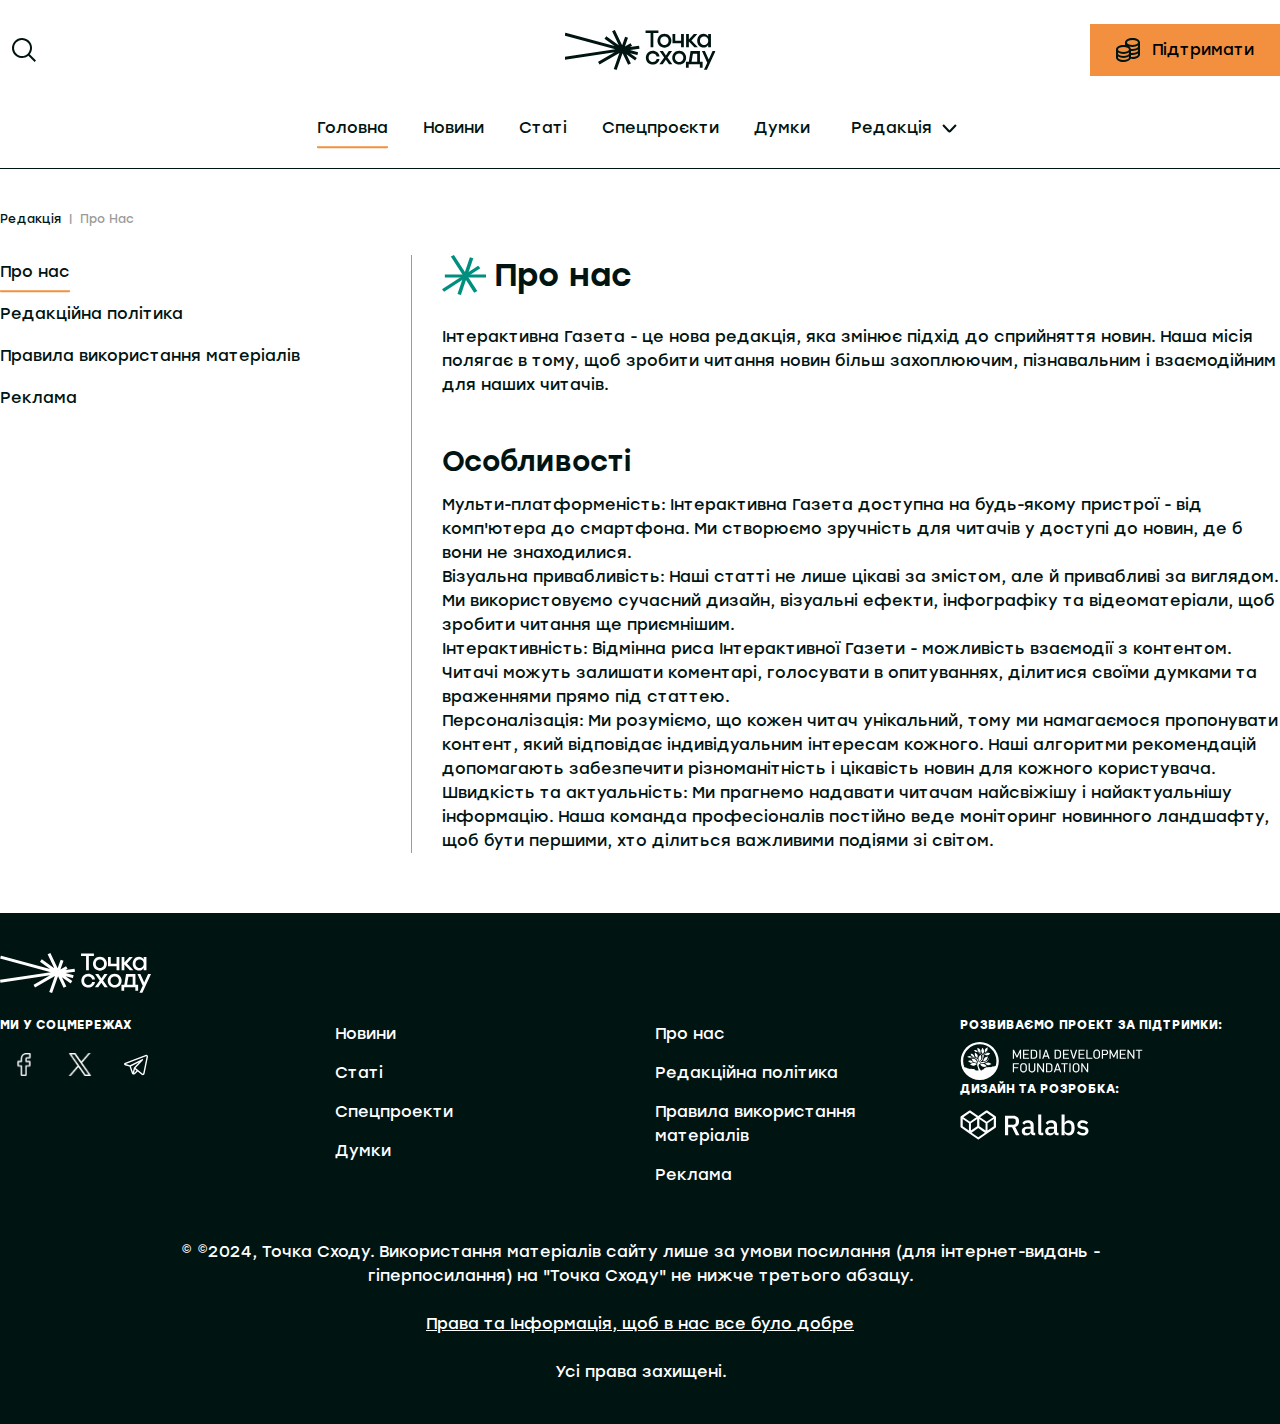
==== commit 5064a414: "pushed the latest updates" ====
--- a/about-us.html
+++ b/about-us.html
@@ -1,5 +1,5 @@
 <!doctype html>
-<html lang="ru">
+<html lang="uk">
 <head>
   <style>html { opacity: 0; }</style>
   <meta charset="UTF-8">
@@ -8,9 +8,9 @@
   <title>Про нас</title>
 
   <link rel="shortcut icon" href="favicon.ico" type="image/x-icon">
-  <link rel="stylesheet" href="css/main.min.css?_v=20240305102820">
-
-  <script defer="defer" src="js/main.min.js?_v=20240305102820"></script>
+  <link rel="stylesheet" href="css/main.min.css?_v=20240318112353">
+
+  <script defer="defer" src="js/main.min.js?_v=20240318112353"></script>
 </head>
 
 <body>
@@ -18,13 +18,80 @@
 <header class="header">
   <div class="container">
     <div class="row">
+      <input type="checkbox" id="mobile-menu">
+      <label class="menu-hamburger" for="mobile-menu">
+        <span class="menu-hamburger__line"></span>
+      </label>
+
+      <div class="mobile-menu">
+        <form class="mobile-search-bar" action="./search.html">
+    <div class="mobile-search-bar__input">
+        <span class="icon icon-search">
+        </span>
+        <label for="search" hidden="hidden">Пошук</label>
+        <input type="search" name="search" id="search" placeholder="Пошук" required>
+    </div>
+</form>
+        <nav class="mobile-navigation">
+          <ul class="menu__list">
+            <li class="menu__item menu__item--active">
+              <a href="/" class="menu__link">Головна</a>
+            </li>
+            <li class="menu__item">
+              <a href="./news.html" class="menu__link">Новини</a>
+            </li>
+            <li class="menu__item">
+              <a href="./articles.html" class="menu__link">Статі</a>
+            </li>
+            <li class="menu__item">
+              <a href="./special-projects.html" class="menu__link">Спецпроєкти</a>
+            </li>
+            <li class="menu__item">
+              <a href="./expert-articles.html" class="menu__link">Думки</a>
+            </li>
+            <li class="menu__item">
+              <a href="#" class="menu__link">
+                Редакція
+              </a>
+            </li>
+            <li class="menu__item">
+              <a href="./about-us.html" class="menu__link">Про Нас</a>
+            </li>
+            <li class="menu__item">
+              <a href="./editor-policy.html" class="menu__link">Політика Редагування</a>
+            </li>
+            <li class="menu__item">
+              <a href="./usage-policy.html" class="menu__link">Правила використання матеріалів</a>
+            </li>
+          </ul>
+        </nav>
+        <ul class="mb-4 social-media">
+          <li class="social-media__item">
+            <a class="social-media__link" href="#" title="Facebook">
+              <span class="icon icon-facebook"></span>
+            </a>
+          </li>
+          <li class="social-media__item">
+            <a class="social-media__link" href="#" title="Twitter">
+              <span class="icon icon-twitter"></span>
+            </a>
+          </li>
+          <li class="social-media__item">
+            <a class="social-media__link" href="#" title="Telegram">
+              <span class="icon icon-telegram"></span>
+            </a>
+          </li>
+        </ul>
+      </div>
+
       <form class="search-bar" action="./search.html">
     <button type="button" class="search-bar__btn-open">
-        <i class="icon icon-search">
-        </i>
+        <span class="icon icon-search">
+        </span>
     </button>
     <div class="search-bar__input">
-        <input type="search" name="search" id="search">
+        <label for="search" hidden="hidden">Пошук</label>
+        <input type="search" name="search" id="search" required>
         <button type="button" class="search-bar__btn-close">
             &#x2715;
         </button>
@@ -36,12 +103,13 @@
       </a>
 
       <div class="header__buttons">
-        <button id="donation-btn" class="button button--primary">
-          <i class="icon icon-donation"></i>
+        <button id="donation-btn" class="button button--primary" title="Підтримати">
+          <span class="icon icon-donation"></span>
           Підтримати
         </button>
       </div>
     </div>
+
     <div class="row">
       <nav class="main-navigation">
     <ul class="menu__list">
@@ -63,7 +131,7 @@
         <li class="menu__item menu-dropdown">
             <a href="#" class="menu-dropdown__button menu-dropdown__button--icon-append">
                 Редакція
-                <i class="icon icon-arrow-down"></i>
+                <span class="icon icon-arrow-down"></span>
             </a>
             <ul class="menu-dropdown__content">
                 <li>
@@ -80,6 +148,7 @@
     </ul>
 </nav>
     </div>
+
     <div class="row">
       <hr class="divider-h">
     </div>
@@ -170,109 +239,85 @@
       </a>
     </div>
     <div class="row row--wrap mb-5">
-      <div class="col-4 footer__info px-0">
+      <div class="px-0 col-3 footer__info">
         <h6>
           <strong>Ми у соцмережах</strong>
         </h6>
         <ul class="mb-4 social-media-list">
           <li class="social-media-list__item">
-            <a class="social-media-list__link" href="#">
-              <i class="icon icon-facebook"></i>
+            <a class="social-media-list__link" href="#" title="Facebook">
+              <span class="icon icon-facebook"></span>
             </a>
           </li>
           <li class="social-media-list__item">
-            <a class="social-media-list__link" href="#">
-              <i class="icon icon-twitter"></i>
+            <a class="social-media-list__link" href="#" title="Twitter">
+              <span class="icon icon-twitter"></span>
             </a>
           </li>
           <li class="social-media-list__item">
-            <a class="social-media-list__link" href="#">
-              <i class="icon icon-telegram"></i>
+            <a class="social-media-list__link" href="#" title="Telegram">
+              <span class="icon icon-telegram"></span>
             </a>
           </li>
         </ul>
+      </div>
+      <nav class="col-6 footer__navigation px-0">
+        <div class="col-6 text-left">
+          <ul class="menu__list">
+            <li class="menu__item">
+              <a href="./news.html" class="menu__link">
+                Новини
+              </a>
+            </li>
+            <li class="menu__item">
+              <a href="./articles.html" class="menu__link">
+                Статі
+              </a>
+            </li>
+            <li class="menu__item">
+              <a href="./special-projects.html" class="menu__link">
+                Спецпроекти
+              </a>
+            </li>
+            <li class="menu__item">
+              <a href="./expert-articles.html" class="menu__link">
+                Думки
+              </a>
+            </li>
+          </ul>
+        </div>
+        <nav class="col-6 text-left">
+          <ul class="menu__list">
+            <li class="menu__item">
+              <a href="./about-us.html" class="menu__link">
+                Про нас
+              </a>
+            </li>
+            <li class="menu__item">
+              <a href="./editor-policy.html" class="menu__link">
+                Редакційна політика
+              </a>
+            </li>
+            <li class="menu__item">
+              <a href="./usage-policy.html" class="menu__link">
+                Правила використання матеріалів
+              </a>
+            </li>
+            <li class="menu__item">
+              <a href="./advertising.html" class="menu__link">
+                Реклама
+              </a>
+            </li>
+          </ul>
+        </nav>
+      </nav>
+      <div class="px-0 col-3 footer__info">
         <h6>
           <strong>Розвиваємо проект за підтримки:</strong>
         </h6>
         <a href="https://mediadevelopmentfoundation.org/">
           <img src="./images/media-dev-logo.svg" alt="Media Development Foundation">
         </a>
-      </div>
-      <nav class="col-8 footer__navigation px-0">
-        <div class="col-6 text-left">
-          <h5 class="footer__navigation-heading">
-            Новини
-          </h5>
-          <ul class="menu__list">
-            <li class="menu__item">
-              <a href="./news.html" class="menu__link">
-                Новини
-              </a>
-            </li>
-            <li class="menu__item">
-              <a href="./articles.html" class="menu__link">
-                Статі
-              </a>
-            </li>
-            <li class="menu__item">
-              <a href="./special-projects.html" class="menu__link">
-                Спецпроекти
-              </a>
-            </li>
-            <li class="menu__item">
-              <a href="./expert-articles.html" class="menu__link">
-                Думки
-              </a>
-            </li>
-          </ul>
-        </div>
-        <nav class="col-6 text-left">
-          <h5 class="footer__navigation-heading">
-            Редакція
-          </h5>
-          <ul class="menu__list">
-            <li class="menu__item">
-              <a href="./about-us.html" class="menu__link">
-                Про нас
-              </a>
-            </li>
-            <li class="menu__item">
-              <a href="./editor-policy.html" class="menu__link">
-                Редакційна політика
-              </a>
-            </li>
-            <li class="menu__item">
-              <a href="./usage-policy.html" class="menu__link">
-                Правила використання матеріалів
-              </a>
-            </li>
-            <li class="menu__item">
-              <a href="./advertising.html" class="menu__link">
-                Реклама
-              </a>
-            </li>
-          </ul>
-        </nav>
-      </nav>
-    </div>
-    <div class="row row--wrap">
-      <div class="col-12 text-center">
-        <p>
-          &copy; 2024, Точка Сходу. Використання матеріалів сайту лише за умови посилання (для інтернет-видань - гіперпосилання) на "Точка Сходу" не нижче третього абзацу.
-          <br>
-          <br>
-          <a class="text-underline" href="#">
-            Права та Інформація щоб в нас все було добре
-          </a>
-          <br>
-          <br>
-          Усі права захищені.
-        </p>
-      </div>
-    </div>
-    <hr class="footer__divider">
-    <div class="row row--wrap">
-      <div class="col-12 text-center">
         <h6 class="mb-2 text-uppercase">
           <strong>Дизайн та розробка:</strong>
         </h6>
@@ -280,7 +325,21 @@
           <img src="./images/ralabs-logo.svg" alt="Ralabs Logo">
         </a>
       </div>
-
+    </div>
+    <div class="row row--wrap justify-content-center">
+      <div class="text-center w-75">
+        <p>
+          &copy; ©2024, Точка Сходу. Використання матеріалів сайту лише за умови посилання (для інтернет-видань - гіперпосилання) на "Точка Сходу" не нижче третього абзацу.
+          <br>
+          <br>
+          <a class="text-underline" href="#">
+            Права та Інформація, щоб в нас все було добре
+          </a>
+          <br>
+          <br>
+          Усі права захищені.
+        </p>
+      </div>
     </div>
   </div>
 </footer>
--- a/css/main.min.css
+++ b/css/main.min.css
@@ -1,6 +1,6 @@
-@charset "UTF-8";@font-face{font-family:Stolzl;font-display:swap;src:url(../fonts/Stolzl-Bold.woff2) format("woff2");font-weight:700;font-style:normal}@font-face{font-family:Stolzl;font-display:swap;src:url(../fonts/Stolzl-Book.woff2) format("woff2");font-weight:undefined;font-style:normal}@font-face{font-family:Stolzl;font-display:swap;src:url(../fonts/Stolzl-Light.woff2) format("woff2");font-weight:300;font-style:normal}@font-face{font-family:Stolzl;font-display:swap;src:url(../fonts/Stolzl-Medium.woff2) format("woff2");font-weight:500;font-style:normal}@font-face{font-family:Stolzl;font-display:swap;src:url(../fonts/Stolzl-Regular.woff2) format("woff2");font-weight:400;font-style:normal}@font-face{font-family:Stolzl;font-display:swap;src:url(../fonts/Stolzl-Thin.woff2) format("woff2");font-weight:100;font-style:normal}:root{--bs-font-family:"Stolzl",sans-serif;--bs-font-size:16px;--bs-font-weight:400;--bs-line-height:24px;--bs-font-color:#222;--bs-transition:.3s ease-in-out;--bs-radius:10px;--primary-color:#F3903F;--primary-hover-color:#F3903F;--secondary-color:#fff;--secondary-hover-color:#000;--white-color:#fff;--gray-color-primary:#9B9B9B;--gray-color-secondary:#A8A8A8;--black-color:#001412;--green-color:#008F7E;--blue-color:#1456B8;--primary-background-color:#F3903F;--primary-hover-background-color:#F3903F;--primary-active-background-color:#F3903F;--primary-disabled-background-color:#9B9B9B;--secondary-background-color:#fff;--secondary-hover-background-color:#fff;--secondary-active-background-color:rgba(243,144,63,0.10196);--secondary-disabled-background-color:#9B9B9B;--banner-background-color:#FAF9F0;--bs-shadow:0px 2px 3px rgba(#000 10%),0px 8px 3px rgba(#000 10%);--hover-shadow:0 0 5px 0 rgba(#000 10%),0 0 10px 0 rgba(#000 10%),0 0 15px 0 rgba(#000 10%);--hr-color:#001412;--vr-color:#A8A8A8}*{padding:0;margin:0;border:0;-webkit-tap-highlight-color:transparent}*,:after,:before{-webkit-box-sizing:border-box;box-sizing:border-box}:active,:focus{outline:0}aside,footer,header,nav{display:block}html{opacity:0;scroll-behavior:smooth;-webkit-transition:opacity .8s ease-in-out;transition:opacity .8s ease-in-out}html.loaded{opacity:1}html.lock{overflow:hidden;-ms-touch-action:none;touch-action:none}body,html{width:100%;height:100%;min-width:320px}body{-ms-scroll-chaining:none;overscroll-behavior:none;color:#001412;color:var(--black-color);font-size:16px;font-size:var(--bs-font-size);font-family:Stolzl,sans-serif;font-family:var(--bs-font-family);font-weight:400;font-weight:var(--bs-font-weight);line-height:24px;line-height:var(--bs-line-height);text-rendering:optimizelegibility;-webkit-text-size-adjust:100%;-moz-text-size-adjust:100%;-ms-text-size-adjust:100%;text-size-adjust:100%;-moz-osx-font-smoothing:grayscale;-webkit-font-smoothing:antialiased}button,input,textarea{font-family:inherit}input::-ms-clear{display:none}input[type=number]{-moz-appearance:textfield}input[type=number]::-webkit-inner-spin-button,input[type=number]::-webkit-outer-spin-button{-webkit-appearance:none}button{cursor:pointer;-webkit-user-select:none;-moz-user-select:none;-ms-user-select:none;user-select:none}button::-moz-focus-inner{padding:0;border:0}a{-webkit-text-decoration:none;text-decoration:none;-webkit-user-select:none;-moz-user-select:none;-ms-user-select:none;user-select:none}a:active,a:focus{outline:0}a:visited{-webkit-text-decoration:none;text-decoration:none}a:hover{-webkit-text-decoration:none;text-decoration:none}li,ul{list-style:none}img{vertical-align:top}h1,h2,h3,h4,h5,h6{font-size:inherit;font-weight:400}sup{color:inherit}input[type=search]::-webkit-search-cancel-button,input[type=search]::-webkit-search-decoration,input[type=search]::-webkit-search-results-button,input[type=search]::-webkit-search-results-decoration{-webkit-appearance:none}.text-monospace{font-family:SFMono-Regular,Menlo,Monaco,Consolas,"Liberation Mono","Courier New",monospace}.text-underline{-webkit-text-decoration:underline;text-decoration:underline}.text-justify{text-align:justify!important}.text-nowrap{white-space:nowrap!important}.text-truncate{overflow:hidden;text-overflow:ellipsis;white-space:nowrap}.text-left{text-align:left!important}.text-right{text-align:right!important}.text-center{text-align:center!important}.text-uppercase{text-transform:uppercase}.input-group{position:relative;display:-ms-flexbox;display:-webkit-box;display:flex;-ms-flex-wrap:wrap;flex-wrap:wrap;-ms-flex-align:stretch;-webkit-box-align:stretch;align-items:stretch;width:100%}.input-group>.form-control{position:relative;-ms-flex:1 1 auto;-webkit-box-flex:1;flex:1 1 auto;width:1%;margin-bottom:0}.input-group>.form-control+.form-control{margin-left:-1px}.input-group>.form-control:focus{z-index:3}.input-group>.form-control:not(:last-child){border-top-right-radius:0;border-bottom-right-radius:0}.input-group>.form-control:not(:first-child){border-top-left-radius:0;border-bottom-left-radius:0}.input-group-append,.input-group-prepend{display:-ms-flexbox;display:-webkit-box;display:flex}.input-group-append .button,.input-group-prepend .button{position:relative;z-index:2}.input-group-append .button+.button,.input-group-append .button+.input-group-text,.input-group-append .input-group-text+.button,.input-group-append .input-group-text+.input-group-text,.input-group-prepend .button+.button,.input-group-prepend .button+.input-group-text,.input-group-prepend .input-group-text+.button,.input-group-prepend .input-group-text+.input-group-text{margin-left:-1px}.input-group-prepend{margin-right:-1px}.input-group-append{margin-left:-1px}.input-group-text{display:-ms-flexbox;display:-webkit-box;display:flex;-ms-flex-align:center;-webkit-box-align:center;align-items:center;padding:.375rem .75rem;margin-bottom:0;font-size:1rem;font-weight:400;line-height:1.5;color:#495057;text-align:center;white-space:nowrap;background-color:#e9ecef;border:1px solid #ced4da;border-radius:.25rem}.input-group>.input-group-append:last-child>.button:not(:last-child):not(.dropdown-toggle),.input-group>.input-group-append:last-child>.input-group-text:not(:last-child),.input-group>.input-group-append:not(:last-child)>.button,.input-group>.input-group-append:not(:last-child)>.input-group-text,.input-group>.input-group-prepend>.button,.input-group>.input-group-prepend>.input-group-text{border-top-right-radius:0;border-bottom-right-radius:0}.input-group>.input-group-append>.button,.input-group>.input-group-append>.input-group-text,.input-group>.input-group-prepend:first-child>.button:not(:first-child),.input-group>.input-group-prepend:first-child>.input-group-text:not(:first-child),.input-group>.input-group-prepend:not(:first-child)>.button,.input-group>.input-group-prepend:not(:first-child)>.input-group-text{border-top-left-radius:0;border-bottom-left-radius:0}.w-25{width:25%!important}.w-50{width:50%!important}.w-75{width:75%!important}.w-100{width:100%!important}.w-auto{width:auto!important}.h-25{height:25%!important}.h-50{height:50%!important}.h-75{height:75%!important}.h-100{height:100%!important}.h-auto{height:auto!important}.mw-100{max-width:100%!important}.mh-100{max-height:100%!important}.m-0{margin:0!important}.mt-0,.my-0{margin-top:0!important}.mr-0,.mx-0{margin-right:0!important}.mb-0,.my-0{margin-bottom:0!important}.ml-0,.mx-0{margin-left:0!important}.m-1{margin:.25rem!important}.mt-1,.my-1{margin-top:.25rem!important}.mr-1,.mx-1{margin-right:.25rem!important}.mb-1,.my-1{margin-bottom:.25rem!important}.ml-1,.mx-1{margin-left:.25rem!important}.m-2{margin:.5rem!important}.mt-2,.my-2{margin-top:.5rem!important}.mr-2,.mx-2{margin-right:.5rem!important}.mb-2,.my-2{margin-bottom:.5rem!important}.ml-2,.mx-2{margin-left:.5rem!important}.m-3{margin:1rem!important}.mt-3,.my-3{margin-top:1rem!important}.mr-3,.mx-3{margin-right:1rem!important}.mb-3,.my-3{margin-bottom:1rem!important}.ml-3,.mx-3{margin-left:1rem!important}.m-4{margin:1.5rem!important}.mt-4,.my-4{margin-top:1.5rem!important}.mr-4,.mx-4{margin-right:1.5rem!important}.mb-4,.my-4{margin-bottom:1.5rem!important}.ml-4,.mx-4{margin-left:1.5rem!important}.m-5{margin:3rem!important}.mt-5,.my-5{margin-top:3rem!important}.mr-5,.mx-5{margin-right:3rem!important}.mb-5,.my-5{margin-bottom:3rem!important}.ml-5,.mx-5{margin-left:3rem!important}.p-0{padding:0!important}.pt-0,.py-0{padding-top:0!important}.pr-0,.px-0{padding-right:0!important}.pb-0,.py-0{padding-bottom:0!important}.pl-0,.px-0{padding-left:0!important}.p-1{padding:.25rem!important}.pt-1,.py-1{padding-top:.25rem!important}.pr-1,.px-1{padding-right:.25rem!important}.pb-1,.py-1{padding-bottom:.25rem!important}.pl-1,.px-1{padding-left:.25rem!important}.p-2{padding:.5rem!important}.pt-2,.py-2{padding-top:.5rem!important}.pr-2,.px-2{padding-right:.5rem!important}.pb-2,.py-2{padding-bottom:.5rem!important}.pl-2,.px-2{padding-left:.5rem!important}.p-3{padding:1rem!important}.pt-3,.py-3{padding-top:1rem!important}.pr-3,.px-3{padding-right:1rem!important}.pb-3,.py-3{padding-bottom:1rem!important}.pl-3,.px-3{padding-left:1rem!important}.p-4{padding:1.5rem!important}.pt-4,.py-4{padding-top:1.5rem!important}.pr-4,.px-4{padding-right:1.5rem!important}.pb-4,.py-4{padding-bottom:1.5rem!important}.pl-4,.px-4{padding-left:1.5rem!important}.p-5{padding:3rem!important}.pt-5,.py-5{padding-top:3rem!important}.pr-5,.px-5{padding-right:3rem!important}.pb-5,.py-5{padding-bottom:3rem!important}.pl-5,.px-5{padding-left:3rem!important}.m-auto{margin:auto!important}.mt-auto,.my-auto{margin-top:auto!important}.mr-auto,.mx-auto{margin-right:auto!important}.mb-auto,.my-auto{margin-bottom:auto!important}.ml-auto,.mx-auto{margin-left:auto!important}.breadcrumb{display:-webkit-box;display:-ms-flexbox;display:flex;-ms-flex-wrap:wrap;flex-wrap:wrap;padding:.75rem 0;margin-bottom:1rem;list-style:none;color:#9b9b9b;color:var(--gray-color-primary);font-size:.75rem;line-height:1rem;border-radius:.25rem}.breadcrumb-item{max-width:200px;white-space:nowrap;overflow:hidden;text-overflow:ellipsis}.breadcrumb-item+.breadcrumb-item{padding-left:.5rem}.breadcrumb-item+.breadcrumb-item::before{display:inline-block;padding-right:.5rem;color:#9b9b9b;color:var(--gray-color-primary);content:"|"}.breadcrumb-item+.breadcrumb-item:hover::before{-webkit-text-decoration:underline;text-decoration:underline}.breadcrumb-item+.breadcrumb-item:hover::before{-webkit-text-decoration:none;text-decoration:none}.breadcrumb-item.active{color:#9b9b9b;color:var(--gray-color-primary)}/*!
+@charset "UTF-8";@font-face{font-family:Stolzl;font-display:swap;src:url(../fonts/Stolzl-Bold.woff2) format("woff2");font-weight:700;font-style:normal}@font-face{font-family:Stolzl;font-display:swap;src:url(../fonts/Stolzl-Book.woff2) format("woff2");font-weight:undefined;font-style:normal}@font-face{font-family:Stolzl;font-display:swap;src:url(../fonts/Stolzl-Light.woff2) format("woff2");font-weight:300;font-style:normal}@font-face{font-family:Stolzl;font-display:swap;src:url(../fonts/Stolzl-Medium.woff2) format("woff2");font-weight:500;font-style:normal}@font-face{font-family:Stolzl;font-display:swap;src:url(../fonts/Stolzl-Regular.woff2) format("woff2");font-weight:400;font-style:normal}@font-face{font-family:Stolzl;font-display:swap;src:url(../fonts/Stolzl-Thin.woff2) format("woff2");font-weight:100;font-style:normal}:root{--bs-font-family:"Stolzl",sans-serif;--bs-font-size:16px;--bs-font-weight:400;--bs-line-height:24px;--bs-font-color:#222;--bs-transition:.3s ease-in-out;--bs-radius:10px;--primary-color:#F3903F;--primary-hover-color:#F3903F;--secondary-color:#fff;--secondary-hover-color:#000;--white-color:#fff;--gray-color-primary:#9B9B9B;--gray-color-secondary:#686868;--black-color:#001412;--green-color:#008F7E;--blue-color:#1456B8;--primary-background-color:#F3903F;--primary-hover-background-color:#F3903F;--primary-active-background-color:#F3903F;--primary-disabled-background-color:#9B9B9B;--secondary-background-color:#fff;--secondary-hover-background-color:#fff;--secondary-active-background-color:rgba(243,144,63,0.10196);--secondary-disabled-background-color:#9B9B9B;--banner-background-color:#FAF9F0;--bs-shadow:0px 2px 3px rgba(#000 10%),0px 8px 3px rgba(#000 10%);--hover-shadow:0 0 5px 0 rgba(#000 10%),0 0 10px 0 rgba(#000 10%),0 0 15px 0 rgba(#000 10%);--hr-color:#001412;--vr-color:#A8A8A8}*{padding:0;margin:0;border:0;-webkit-tap-highlight-color:transparent}*,:after,:before{-webkit-box-sizing:border-box;box-sizing:border-box}:active,:focus{outline:0}aside,footer,header,nav{display:block}html{opacity:0;scroll-behavior:smooth;-webkit-transition:opacity .8s ease-in-out;transition:opacity .8s ease-in-out}html.loaded{opacity:1}html.lock{overflow:hidden;-ms-touch-action:none;touch-action:none}body,html{width:100%;height:100%;min-width:320px}body{-ms-scroll-chaining:none;overscroll-behavior:none;color:#001412;color:var(--black-color);font-size:16px;font-size:var(--bs-font-size);font-family:Stolzl,sans-serif;font-family:var(--bs-font-family);font-weight:400;font-weight:var(--bs-font-weight);line-height:24px;line-height:var(--bs-line-height);text-rendering:optimizelegibility;-webkit-text-size-adjust:100%;-moz-text-size-adjust:100%;-ms-text-size-adjust:100%;text-size-adjust:100%;-moz-osx-font-smoothing:grayscale;-webkit-font-smoothing:antialiased}button,input,textarea{font-family:inherit}input::-ms-clear{display:none}input[type=number]{-moz-appearance:textfield}input[type=number]::-webkit-inner-spin-button,input[type=number]::-webkit-outer-spin-button{-webkit-appearance:none}button{cursor:pointer;-webkit-user-select:none;-moz-user-select:none;-ms-user-select:none;user-select:none}button::-moz-focus-inner{padding:0;border:0}a{-webkit-text-decoration:none;text-decoration:none;-webkit-user-select:none;-moz-user-select:none;-ms-user-select:none;user-select:none}a:active,a:focus{outline:0}a:visited{-webkit-text-decoration:none;text-decoration:none}a:hover{-webkit-text-decoration:none;text-decoration:none}li,ul{list-style:none}img{vertical-align:top}h1,h2,h3,h4,h5,h6{font-size:inherit;font-weight:400}sup{color:inherit}input[type=search]::-webkit-search-cancel-button,input[type=search]::-webkit-search-decoration,input[type=search]::-webkit-search-results-button,input[type=search]::-webkit-search-results-decoration{-webkit-appearance:none}.text-monospace{font-family:SFMono-Regular,Menlo,Monaco,Consolas,"Liberation Mono","Courier New",monospace}.text-underline{-webkit-text-decoration:underline;text-decoration:underline}.text-justify{text-align:justify!important}.text-nowrap{white-space:nowrap!important}.text-truncate{overflow:hidden;text-overflow:ellipsis;white-space:nowrap}.text-left{text-align:left!important}.text-right{text-align:right!important}.text-center{text-align:center!important}.text-uppercase{text-transform:uppercase}.input-group{position:relative;display:-ms-flexbox;display:-webkit-box;display:flex;-ms-flex-wrap:wrap;flex-wrap:wrap;-ms-flex-align:stretch;-webkit-box-align:stretch;align-items:stretch;width:100%}.input-group>.form-control{position:relative;-ms-flex:1 1 auto;-webkit-box-flex:1;flex:1 1 auto;width:1%;margin-bottom:0}.input-group>.form-control+.form-control{margin-left:-1px}.input-group>.form-control:focus{z-index:3}.input-group>.form-control:not(:last-child){border-top-right-radius:0;border-bottom-right-radius:0}.input-group>.form-control:not(:first-child){border-top-left-radius:0;border-bottom-left-radius:0}.input-group-append,.input-group-prepend{display:-ms-flexbox;display:-webkit-box;display:flex}.input-group-append .button,.input-group-prepend .button{position:relative;z-index:2}.input-group-append .button+.button,.input-group-append .button+.input-group-text,.input-group-append .input-group-text+.button,.input-group-append .input-group-text+.input-group-text,.input-group-prepend .button+.button,.input-group-prepend .button+.input-group-text,.input-group-prepend .input-group-text+.button,.input-group-prepend .input-group-text+.input-group-text{margin-left:-1px}.input-group-prepend{margin-right:-1px}.input-group-append{margin-left:-1px}.input-group-text{display:-ms-flexbox;display:-webkit-box;display:flex;-ms-flex-align:center;-webkit-box-align:center;align-items:center;padding:.375rem .75rem;margin-bottom:0;font-size:1rem;font-weight:400;line-height:1.5;color:#495057;text-align:center;white-space:nowrap;background-color:#e9ecef;border:1px solid #ced4da;border-radius:.25rem}.input-group>.input-group-append:last-child>.button:not(:last-child):not(.dropdown-toggle),.input-group>.input-group-append:last-child>.input-group-text:not(:last-child),.input-group>.input-group-append:not(:last-child)>.button,.input-group>.input-group-append:not(:last-child)>.input-group-text,.input-group>.input-group-prepend>.button,.input-group>.input-group-prepend>.input-group-text{border-top-right-radius:0;border-bottom-right-radius:0}.input-group>.input-group-append>.button,.input-group>.input-group-append>.input-group-text,.input-group>.input-group-prepend:first-child>.button:not(:first-child),.input-group>.input-group-prepend:first-child>.input-group-text:not(:first-child),.input-group>.input-group-prepend:not(:first-child)>.button,.input-group>.input-group-prepend:not(:first-child)>.input-group-text{border-top-left-radius:0;border-bottom-left-radius:0}.w-25{width:25%!important}.w-50{width:50%!important}.w-75{width:75%!important}.w-100{width:100%!important}.w-auto{width:auto!important}.h-25{height:25%!important}.h-50{height:50%!important}.h-75{height:75%!important}.h-100{height:100%!important}.h-auto{height:auto!important}.mw-100{max-width:100%!important}.mh-100{max-height:100%!important}.m-0{margin:0!important}.mt-0,.my-0{margin-top:0!important}.mr-0,.mx-0{margin-right:0!important}.mb-0,.my-0{margin-bottom:0!important}.ml-0,.mx-0{margin-left:0!important}.m-1{margin:.25rem!important}.mt-1,.my-1{margin-top:.25rem!important}.mr-1,.mx-1{margin-right:.25rem!important}.mb-1,.my-1{margin-bottom:.25rem!important}.ml-1,.mx-1{margin-left:.25rem!important}.m-2{margin:.5rem!important}.mt-2,.my-2{margin-top:.5rem!important}.mr-2,.mx-2{margin-right:.5rem!important}.mb-2,.my-2{margin-bottom:.5rem!important}.ml-2,.mx-2{margin-left:.5rem!important}.m-3{margin:1rem!important}.mt-3,.my-3{margin-top:1rem!important}.mr-3,.mx-3{margin-right:1rem!important}.mb-3,.my-3{margin-bottom:1rem!important}.ml-3,.mx-3{margin-left:1rem!important}.m-4{margin:1.5rem!important}.mt-4,.my-4{margin-top:1.5rem!important}.mr-4,.mx-4{margin-right:1.5rem!important}.mb-4,.my-4{margin-bottom:1.5rem!important}.ml-4,.mx-4{margin-left:1.5rem!important}.m-5{margin:3rem!important}.mt-5,.my-5{margin-top:3rem!important}.mr-5,.mx-5{margin-right:3rem!important}.mb-5,.my-5{margin-bottom:3rem!important}.ml-5,.mx-5{margin-left:3rem!important}.p-0{padding:0!important}.pt-0,.py-0{padding-top:0!important}.pr-0,.px-0{padding-right:0!important}.pb-0,.py-0{padding-bottom:0!important}.pl-0,.px-0{padding-left:0!important}.p-1{padding:.25rem!important}.pt-1,.py-1{padding-top:.25rem!important}.pr-1,.px-1{padding-right:.25rem!important}.pb-1,.py-1{padding-bottom:.25rem!important}.pl-1,.px-1{padding-left:.25rem!important}.p-2{padding:.5rem!important}.pt-2,.py-2{padding-top:.5rem!important}.pr-2,.px-2{padding-right:.5rem!important}.pb-2,.py-2{padding-bottom:.5rem!important}.pl-2,.px-2{padding-left:.5rem!important}.p-3{padding:1rem!important}.pt-3,.py-3{padding-top:1rem!important}.pr-3,.px-3{padding-right:1rem!important}.pb-3,.py-3{padding-bottom:1rem!important}.pl-3,.px-3{padding-left:1rem!important}.p-4{padding:1.5rem!important}.pt-4,.py-4{padding-top:1.5rem!important}.pr-4,.px-4{padding-right:1.5rem!important}.pb-4,.py-4{padding-bottom:1.5rem!important}.pl-4,.px-4{padding-left:1.5rem!important}.p-5{padding:3rem!important}.pt-5,.py-5{padding-top:3rem!important}.pr-5,.px-5{padding-right:3rem!important}.pb-5,.py-5{padding-bottom:3rem!important}.pl-5,.px-5{padding-left:3rem!important}.m-auto{margin:auto!important}.mt-auto,.my-auto{margin-top:auto!important}.mr-auto,.mx-auto{margin-right:auto!important}.mb-auto,.my-auto{margin-bottom:auto!important}.ml-auto,.mx-auto{margin-left:auto!important}.breadcrumb{display:-webkit-box;display:-ms-flexbox;display:flex;-ms-flex-wrap:wrap;flex-wrap:wrap;padding:.75rem 0;margin-bottom:1rem;list-style:none;color:#9b9b9b;color:var(--gray-color-primary);font-size:.75rem;line-height:1rem;border-radius:.25rem}.breadcrumb-item{max-width:200px;white-space:nowrap;overflow:hidden;text-overflow:ellipsis}.breadcrumb-item+.breadcrumb-item{padding-left:.5rem}.breadcrumb-item+.breadcrumb-item::before{display:inline-block;padding-right:.5rem;color:#9b9b9b;color:var(--gray-color-primary);content:"|"}.breadcrumb-item+.breadcrumb-item:hover::before{-webkit-text-decoration:underline;text-decoration:underline}.breadcrumb-item+.breadcrumb-item:hover::before{-webkit-text-decoration:none;text-decoration:none}.breadcrumb-item.active{color:#9b9b9b;color:var(--gray-color-primary)}/*!
  * Bootstrap Grid v4.1.3 (https://getbootstrap.com/)
  * Copyright 2011-2018 The Bootstrap Authors
  * Copyright 2011-2018 Twitter, Inc.
  * Licensed under MIT (https://github.com/twbs/bootstrap/blob/master/LICENSE)
- */@-ms-viewport{width:device-width}html{-webkit-box-sizing:border-box;box-sizing:border-box;-ms-overflow-style:scrollbar}*,::after,::before{-webkit-box-sizing:inherit;box-sizing:inherit}.container{width:100%;padding-right:15px;padding-left:15px;margin-right:auto;margin-left:auto}.container-fluid{width:100%;padding-right:15px;padding-left:15px;margin-right:auto;margin-left:auto}.row{margin-right:-15px;margin-left:-15px}.row--wrap{display:-ms-flexbox;display:-webkit-box;display:flex;-ms-flex-wrap:wrap;flex-wrap:wrap}.no-gutters{margin-right:0;margin-left:0}.no-gutters>.col,.no-gutters>[class*=col-]{padding-right:0;padding-left:0}.col,.col-1,.col-10,.col-11,.col-12,.col-2,.col-3,.col-4,.col-5,.col-6,.col-7,.col-8,.col-9,.col-auto,.col-lg,.col-lg-1,.col-lg-10,.col-lg-11,.col-lg-12,.col-lg-2,.col-lg-3,.col-lg-4,.col-lg-5,.col-lg-6,.col-lg-7,.col-lg-8,.col-lg-9,.col-lg-auto,.col-md,.col-md-1,.col-md-10,.col-md-11,.col-md-12,.col-md-2,.col-md-3,.col-md-4,.col-md-5,.col-md-6,.col-md-7,.col-md-8,.col-md-9,.col-md-auto,.col-sm,.col-sm-1,.col-sm-10,.col-sm-11,.col-sm-12,.col-sm-2,.col-sm-3,.col-sm-4,.col-sm-5,.col-sm-6,.col-sm-7,.col-sm-8,.col-sm-9,.col-sm-auto,.col-xl,.col-xl-1,.col-xl-10,.col-xl-11,.col-xl-12,.col-xl-2,.col-xl-3,.col-xl-4,.col-xl-5,.col-xl-6,.col-xl-7,.col-xl-8,.col-xl-9,.col-xl-auto{position:relative;width:100%;min-height:1px;padding-right:15px;padding-left:15px}.col{-ms-flex-preferred-size:0;flex-basis:0;-ms-flex-positive:1;-webkit-box-flex:1;flex-grow:1;max-width:100%}.col-auto{-ms-flex:0 0 auto;-webkit-box-flex:0;flex:0 0 auto;width:auto;max-width:none}.col-1{-ms-flex:0 0 8.333333%;-webkit-box-flex:0;flex:0 0 8.333333%;max-width:8.333333%}.col-2{-ms-flex:0 0 16.666667%;-webkit-box-flex:0;flex:0 0 16.666667%;max-width:16.666667%}.col-3{-ms-flex:0 0 25%;-webkit-box-flex:0;flex:0 0 25%;max-width:25%}.col-4{-ms-flex:0 0 33.333333%;-webkit-box-flex:0;flex:0 0 33.333333%;max-width:33.333333%}.col-5{-ms-flex:0 0 41.666667%;-webkit-box-flex:0;flex:0 0 41.666667%;max-width:41.666667%}.col-6{-ms-flex:0 0 50%;-webkit-box-flex:0;flex:0 0 50%;max-width:50%}.col-7{-ms-flex:0 0 58.333333%;-webkit-box-flex:0;flex:0 0 58.333333%;max-width:58.333333%}.col-8{-ms-flex:0 0 66.666667%;-webkit-box-flex:0;flex:0 0 66.666667%;max-width:66.666667%}.col-9{-ms-flex:0 0 75%;-webkit-box-flex:0;flex:0 0 75%;max-width:75%}.col-10{-ms-flex:0 0 83.333333%;-webkit-box-flex:0;flex:0 0 83.333333%;max-width:83.333333%}.col-11{-ms-flex:0 0 91.666667%;-webkit-box-flex:0;flex:0 0 91.666667%;max-width:91.666667%}.col-12{-ms-flex:0 0 100%;-webkit-box-flex:0;flex:0 0 100%;max-width:100%}.order-first{-ms-flex-order:-1;-webkit-box-ordinal-group:0;order:-1}.order-last{-ms-flex-order:13;-webkit-box-ordinal-group:14;order:13}.order-0{-ms-flex-order:0;-webkit-box-ordinal-group:1;order:0}.order-1{-ms-flex-order:1;-webkit-box-ordinal-group:2;order:1}.order-2{-ms-flex-order:2;-webkit-box-ordinal-group:3;order:2}.order-3{-ms-flex-order:3;-webkit-box-ordinal-group:4;order:3}.order-4{-ms-flex-order:4;-webkit-box-ordinal-group:5;order:4}.order-5{-ms-flex-order:5;-webkit-box-ordinal-group:6;order:5}.order-6{-ms-flex-order:6;-webkit-box-ordinal-group:7;order:6}.order-7{-ms-flex-order:7;-webkit-box-ordinal-group:8;order:7}.order-8{-ms-flex-order:8;-webkit-box-ordinal-group:9;order:8}.order-9{-ms-flex-order:9;-webkit-box-ordinal-group:10;order:9}.order-10{-ms-flex-order:10;-webkit-box-ordinal-group:11;order:10}.order-11{-ms-flex-order:11;-webkit-box-ordinal-group:12;order:11}.order-12{-ms-flex-order:12;-webkit-box-ordinal-group:13;order:12}.offset-1{margin-left:8.333333%}.offset-2{margin-left:16.666667%}.offset-3{margin-left:25%}.offset-4{margin-left:33.333333%}.offset-5{margin-left:41.666667%}.offset-6{margin-left:50%}.offset-7{margin-left:58.333333%}.offset-8{margin-left:66.666667%}.offset-9{margin-left:75%}.offset-10{margin-left:83.333333%}.offset-11{margin-left:91.666667%}.d-none{display:none!important}.d-inline{display:inline!important}.d-inline-block{display:inline-block!important}.d-block{display:block!important}.d-table{display:table!important}.d-table-row{display:table-row!important}.d-table-cell{display:table-cell!important}.d-flex{display:-ms-flexbox!important;display:-webkit-box!important;display:flex!important}.d-inline-flex{display:-ms-inline-flexbox!important;display:-webkit-inline-box!important;display:inline-flex!important}.flex-row{-ms-flex-direction:row!important;-webkit-box-orient:horizontal!important;-webkit-box-direction:normal!important;flex-direction:row!important}.flex-column{-ms-flex-direction:column!important;-webkit-box-orient:vertical!important;-webkit-box-direction:normal!important;flex-direction:column!important}.flex-row-reverse{-ms-flex-direction:row-reverse!important;-webkit-box-orient:horizontal!important;-webkit-box-direction:reverse!important;flex-direction:row-reverse!important}.flex-column-reverse{-ms-flex-direction:column-reverse!important;-webkit-box-orient:vertical!important;-webkit-box-direction:reverse!important;flex-direction:column-reverse!important}.flex-wrap{-ms-flex-wrap:wrap!important;flex-wrap:wrap!important}.flex-nowrap{-ms-flex-wrap:nowrap!important;flex-wrap:nowrap!important}.flex-wrap-reverse{-ms-flex-wrap:wrap-reverse!important;flex-wrap:wrap-reverse!important}.flex-fill{-ms-flex:1 1 auto!important;-webkit-box-flex:1!important;flex:1 1 auto!important}.flex-grow-0{-ms-flex-positive:0!important;-webkit-box-flex:0!important;flex-grow:0!important}.flex-grow-1{-ms-flex-positive:1!important;-webkit-box-flex:1!important;flex-grow:1!important}.flex-shrink-0{-ms-flex-negative:0!important;flex-shrink:0!important}.flex-shrink-1{-ms-flex-negative:1!important;flex-shrink:1!important}.justify-content-start{-ms-flex-pack:start!important;-webkit-box-pack:start!important;justify-content:flex-start!important}.justify-content-end{-ms-flex-pack:end!important;-webkit-box-pack:end!important;justify-content:flex-end!important}.justify-content-center{-ms-flex-pack:center!important;-webkit-box-pack:center!important;justify-content:center!important}.justify-content-between{-ms-flex-pack:justify!important;-webkit-box-pack:justify!important;justify-content:space-between!important}.justify-content-around{-ms-flex-pack:distribute!important;justify-content:space-around!important}.align-items-start{-ms-flex-align:start!important;-webkit-box-align:start!important;align-items:flex-start!important}.align-items-end{-ms-flex-align:end!important;-webkit-box-align:end!important;align-items:flex-end!important}.align-items-center{-ms-flex-align:center!important;-webkit-box-align:center!important;align-items:center!important}.align-items-baseline{-ms-flex-align:baseline!important;-webkit-box-align:baseline!important;align-items:baseline!important}.align-items-stretch{-ms-flex-align:stretch!important;-webkit-box-align:stretch!important;align-items:stretch!important}.align-content-start{-ms-flex-line-pack:start!important;align-content:flex-start!important}.align-content-end{-ms-flex-line-pack:end!important;align-content:flex-end!important}.align-content-center{-ms-flex-line-pack:center!important;align-content:center!important}.align-content-between{-ms-flex-line-pack:justify!important;align-content:space-between!important}.align-content-around{-ms-flex-line-pack:distribute!important;align-content:space-around!important}.align-content-stretch{-ms-flex-line-pack:stretch!important;align-content:stretch!important}.align-self-auto{-ms-flex-item-align:auto!important;align-self:auto!important}.align-self-start{-ms-flex-item-align:start!important;align-self:flex-start!important}.align-self-end{-ms-flex-item-align:end!important;align-self:flex-end!important}.align-self-center{-ms-flex-item-align:center!important;align-self:center!important}.align-self-baseline{-ms-flex-item-align:baseline!important;align-self:baseline!important}.align-self-stretch{-ms-flex-item-align:stretch!important;align-self:stretch!important}.icon{display:inline-block;width:24px;height:24px;background-color:#001412;background-color:var(--black-color);-webkit-mask-repeat:no-repeat;mask-repeat:no-repeat;-webkit-mask-size:100%;mask-size:100%;-webkit-mask-position:center;mask-position:center;position:relative}.icon:hover{background-color:#f3903f;background-color:var(--primary-color)}.icon-search{-webkit-mask-image:url(../../images/icons/search.svg);mask-image:url(../../images/icons/search.svg)}.icon-arrow-left{-webkit-mask-image:url(../../images/icons/arrow-left.svg);mask-image:url(../../images/icons/arrow-left.svg)}.icon-arrow-right{-webkit-mask-image:url(../../images/icons/arrow-right.svg);mask-image:url(../../images/icons/arrow-right.svg)}.icon-arrow-down{-webkit-mask-image:url(../../images/icons/arrow-down.svg);mask-image:url(../../images/icons/arrow-down.svg)}.icon-donation{-webkit-mask-image:url(../../images/icons/donation.svg);mask-image:url(../../images/icons/donation.svg)}.icon-pdf{-webkit-mask-image:url(../../images/icons/pdf.svg);mask-image:url(../../images/icons/pdf.svg)}.icon-copy{-webkit-mask-image:url(../../images/icons/copy.svg);mask-image:url(../../images/icons/copy.svg)}.icon-facebook{-webkit-mask-image:url(../../images/icons/facebook.svg);mask-image:url(../../images/icons/facebook.svg)}.icon-telegram{-webkit-mask-image:url(../../images/icons/telegram.svg);mask-image:url(../../images/icons/telegram.svg)}.icon-instagram{-webkit-mask-image:url(../../images/icons/instagram.svg);mask-image:url(../../images/icons/instagram.svg)}.icon-twitter{-webkit-mask-image:url(../../images/icons/twitter.svg);mask-image:url(../../images/icons/twitter.svg)}.icon-viber{-webkit-mask-image:url(../../images/icons/viber.svg);mask-image:url(../../images/icons/viber.svg)}*{scrollbar-width:.5rem;scrollbar-color:#f3903f #d6d6d6;scrollbar-color:var(--primary-color) #d6d6d6}::-webkit-scrollbar{width:.5rem;background-color:#fff;background-color:var(--white-color)}::-webkit-scrollbar-track{-webkit-box-shadow:inset 0 0 .375rem rgba(0,0,0,.2);box-shadow:inset 0 0 .375rem rgba(0,0,0,.2);border-radius:.25rem;background:#eee}::-webkit-scrollbar-thumb{border-radius:.25rem;border:0 none #fff;background-color:#f3903f;background-color:var(--primary-color)}::-webkit-scrollbar-thumb:hover{background-color:#f3903f;background-color:var(--primary-hover-color)}@-webkit-keyframes show-header{0%{top:-100%}100%{top:0}}@keyframes show-header{0%{top:-100%}100%{top:0}}@-webkit-keyframes fade-up-big{0%{-webkit-transform:translateY(1rem);transform:translateY(1rem);opacity:0}100%{-webkit-transform:translateY(0);transform:translateY(0);opacity:1}}@keyframes fade-up-big{0%{-webkit-transform:translateY(1rem);transform:translateY(1rem);opacity:0}100%{-webkit-transform:translateY(0);transform:translateY(0);opacity:1}}@-webkit-keyframes rotation{from{-webkit-transform:rotate(0);transform:rotate(0)}to{-webkit-transform:rotate(359deg);transform:rotate(359deg)}}@keyframes rotation{from{-webkit-transform:rotate(0);transform:rotate(0)}to{-webkit-transform:rotate(359deg);transform:rotate(359deg)}}[class*=-ibg]{position:relative}[class*=-ibg] img{position:absolute;width:100%;height:100%;top:0;left:0;-o-object-fit:cover;object-fit:cover}[class*=-ibg_contain] img{-o-object-fit:contain;object-fit:contain}.wrapper{display:-webkit-box;display:-ms-flexbox;display:flex;-webkit-box-orient:vertical;-webkit-box-direction:normal;-ms-flex-direction:column;flex-direction:column;min-height:100%;overflow:hidden}.page{position:relative;-webkit-box-flex:1;-ms-flex:1 1 auto;flex:1 1 auto}.page [data-observ]{position:absolute;top:0;left:0;width:100%;height:.125rem;background:0 0;pointer-events:none}.page_start{padding-top:6.25rem}hr{width:100%;margin:8px 0;border-top:1px solid #001412;border-top:1px solid var(--hr-color)}.page__header{display:-webkit-box;display:-ms-flexbox;display:flex;-webkit-box-align:center;-ms-flex-align:center;align-items:center;-webkit-box-pack:start;-ms-flex-pack:start;justify-content:flex-start;margin-bottom:30px}.page__header img{margin-right:8px}.page__heading{font-size:2rem;font-weight:500;line-height:2.5rem}.page__content hr{margin:40px 0}.page__content h2,.page__content h3,.page__content h4,.page__content h5,.page__content h6{margin-bottom:16px}.button{display:-webkit-inline-box;display:-ms-inline-flexbox;display:inline-flex;-webkit-box-align:center;-ms-flex-align:center;align-items:center;-webkit-box-pack:start;-ms-flex-pack:start;justify-content:flex-start;font-size:16px;font-weight:400;line-height:24px;padding:12px 24px;-webkit-transition:.3s ease-in-out;transition:.3s ease-in-out;-webkit-transition:var(--bs-transition);transition:var(--bs-transition)}.button .icon{width:24px;height:24px}.button--icon-prepend .icon{margin-right:10px}.button--icon-append .icon{margin-left:10px}.button--primary{background-color:#f3903f;background-color:var(--primary-background-color);border:2px solid transparent}.button--primary:hover{background-color:#f3903f;background-color:var(--primary-hover-color);border-color:#001412}.button--primary:active{color:#fff;color:var(--white-color);background-color:#001412;background-color:var(--black-color);border-color:#001412}.button--primary:disabled,.button--primary[disabled]{background-color:#9b9b9b;background-color:var(--primary-disabled-background-color)}.button--secondary{background-color:#fff;background-color:var(--secondary-background-color);border:2px solid #001412;border:2px solid var(--black-color)}.button--secondary:hover{color:#f3903f;color:var(--primary-color);border-color:#f3903f;border-color:var(--primary-color);background-color:#fff;background-color:var(--secondary-hover-background-color)}.button--secondary:active{color:#f3903f;color:var(--primary-color);background-color:rgba(243,144,63,.10196);background-color:var(--secondary-active-background-color)}.button--secondary:disabled,.button--secondary[disabled]{color:#9b9b9b;color:var(--secondary-disabled-background-color)}a{color:#001412;color:var(--black-color)}a.link{display:inline-block;padding:5px 10px;position:relative}a.link--underline:after{content:"";position:absolute;bottom:0;left:10px;width:calc(100% - 20px);height:2px;border-radius:0 0 1px 1px;background-color:#f3903f;background-color:var(--primary-color);opacity:1;-webkit-transform:translate3d(0,.2em,0);transform:translate3d(0,.2em,0)}a:hover{color:#f3903f;color:var(--primary-color)}h1{font-size:2rem;font-weight:500;line-height:2.5rem}h2{font-size:1.75rem;font-weight:500;line-height:2rem}h3{font-size:1.5rem;font-weight:500;line-height:1.75rem}h4{font-size:1.25rem;font-weight:500;line-height:1.5rem}h5{font-size:1rem;font-weight:500;line-height:1.25rem}h6{font-size:.75rem;font-weight:400;line-height:1rem}.sep-v{font-size:16px;font-weight:400;line-height:24px}.section{margin:60px 0}.section__header{display:-webkit-box;display:-ms-flexbox;display:flex;-webkit-box-align:center;-ms-flex-align:center;align-items:center;-webkit-box-pack:justify;-ms-flex-pack:justify;justify-content:space-between;margin-bottom:40px}.menu-dropdown{position:relative;display:inline-block}.menu-dropdown__button{display:-webkit-inline-box;display:-ms-inline-flexbox;display:inline-flex;-webkit-box-align:center;-ms-flex-align:center;align-items:center;padding:16px;font-size:1rem;border:none;cursor:pointer}.menu-dropdown__button .icon{width:15px;height:15px}.menu-dropdown__button--icon-prepend .icon{margin-right:10px}.menu-dropdown__button--icon-append .icon{margin-left:10px}.menu-dropdown__content{display:none;position:absolute;background-color:#fff;background-color:var(--white-color);padding:10px 15px;min-width:160px;-webkit-box-shadow:0 8px 16px 0 rgba(0,0,0,.2);box-shadow:0 8px 16px 0 rgba(0,0,0,.2);z-index:1}.menu-dropdown__content a{font-size:1rem;padding:12px 0;-webkit-text-decoration:none;text-decoration:none;white-space:nowrap;display:block;position:relative}.menu-dropdown__content a:after{content:"";position:absolute;bottom:6px;left:0;width:100%;height:2px;border-radius:0 0 1px 1px;background-color:#f3903f;background-color:var(--primary-color);opacity:0}.menu-dropdown__content a:hover::after{opacity:1;-webkit-transform:translate3d(0,.2em,0);transform:translate3d(0,.2em,0)}.menu-dropdown:hover .menu-dropdown__content{display:block}button#donation-btn .icon{margin-right:12px}.header{width:100%;-webkit-transition:background-color .3s ease-in-out;transition:background-color .3s ease-in-out;-webkit-transition:background-color var(--bs-transition);transition:background-color var(--bs-transition);z-index:50;padding-top:24px;margin-bottom:30px}.header .container{height:100%}.header .row{display:-webkit-box;display:-ms-flexbox;display:flex;-webkit-box-pack:justify;-ms-flex-pack:justify;justify-content:space-between;-webkit-box-align:center;-ms-flex-align:center;align-items:center;position:relative}.header .row:first-child{margin-bottom:24px}.header hr{margin:12px 0 0 0}.header__logo{position:absolute;top:50%;left:50%;-webkit-transform:translate(-50%,-50%);-ms-transform:translate(-50%,-50%);transform:translate(-50%,-50%)}.header__buttons{display:-webkit-box;display:-ms-flexbox;display:flex;-webkit-box-align:center;-ms-flex-align:center;align-items:center;-webkit-box-pack:justify;-ms-flex-pack:justify;justify-content:space-between}.header__buttons>:not(:last-child){margin-right:20px}.header .main-navigation{margin:0 auto}.header .main-navigation .menu__list{display:-webkit-box;display:-ms-flexbox;display:flex;-webkit-box-align:center;-ms-flex-align:center;align-items:center;-webkit-box-pack:justify;-ms-flex-pack:justify;justify-content:space-between;margin:0 auto}.header .main-navigation .menu__list .menu__item:not(:last-child){margin-right:15px}.header .main-navigation .menu__list .menu__item--active .menu__link::after{opacity:1;-webkit-transform:translate3d(0,.2em,0);transform:translate3d(0,.2em,0)}.header .main-navigation .menu__list .menu__link{display:block;padding:5px 10px;position:relative}.header .main-navigation .menu__list .menu__link:after{content:"";position:absolute;bottom:0;left:10px;width:calc(100% - 20px);height:2px;border-radius:0 0 1px 1px;background-color:#f3903f;background-color:var(--primary-color);opacity:0}.header .main-navigation .menu__list .menu__link:hover::after{opacity:1;-webkit-transform:translate3d(0,.2em,0);transform:translate3d(0,.2em,0)}.search-bar{display:-webkit-box;display:-ms-flexbox;display:flex;-webkit-box-align:center;-ms-flex-align:center;align-items:center;-webkit-box-pack:left;-ms-flex-pack:left;justify-content:left;height:50px;position:relative}.search-bar__btn-open{height:48px;width:48px;background:0 0;z-index:10}.search-bar__btn-open .icon{height:100%;width:100%}.search-bar__btn-close{height:48px;width:48px;font-size:32px;background:0 0;opacity:0;-webkit-transition:opacity .25s,-webkit-transform .25s;transition:opacity .25s,-webkit-transform .25s;transition:opacity .25s,transform .25s;transition:opacity .25s,transform .25s,-webkit-transform .25s;z-index:9;position:absolute;right:0;top:0}.search-bar__input{height:100%;width:375px;border:1px solid #9b9b9b;border:1px solid var(--gray-color-primary);padding:5px 50px 5px 50px;opacity:0;-webkit-transition:opacity .25s,-webkit-transform .25s;transition:opacity .25s,-webkit-transform .25s;transition:opacity .25s,transform .25s;transition:opacity .25s,transform .25s,-webkit-transform .25s;position:absolute;left:0}.search-bar__input input[type=search]{width:100%;height:100%}.search-bar--active .search-bar__input{opacity:1}.search-bar--active .search-bar__btn-close{opacity:1}.language-switcher{display:-webkit-box;display:-ms-flexbox;display:flex;-webkit-box-align:center;-ms-flex-align:center;align-items:center;-webkit-box-pack:center;-ms-flex-pack:center;justify-content:center}.language-switcher__option{display:block;padding:5px;cursor:pointer;margin:0 5px;position:relative}.language-switcher__option:after{content:"";position:absolute;bottom:0;left:5px;width:calc(100% - 10px);height:2px;border-radius:0 0 1px 1px;background-color:#001412;background-color:var(--black-color);opacity:0}.language-switcher__option--active::after,.language-switcher__option:focus::after,.language-switcher__option:hover::after{opacity:1;-webkit-transform:translate3d(0,.2em,0);transform:translate3d(0,.2em,0)}.news-sidebar{padding-right:8px;border-right:1px solid #a8a8a8;border-right:1px solid var(--vr-color)}.news-sidebar__heading{display:-webkit-box;display:-ms-flexbox;display:flex;-webkit-box-align:center;-ms-flex-align:center;align-items:center;-webkit-box-pack:start;-ms-flex-pack:start;justify-content:flex-start}.news-sidebar__divider{font-size:.75rem;font-weight:700;line-height:1rem;letter-spacing:.02em;text-align:left;padding:16px 0}.news-sidebar .article{display:-webkit-box;display:-ms-flexbox;display:flex;-webkit-box-align:start;-ms-flex-align:start;align-items:flex-start;-webkit-box-pack:start;-ms-flex-pack:start;justify-content:flex-start;padding:16px 0;border-bottom:1px solid #a8a8a8;border-bottom:1px solid var(--gray-color-secondary)}.news-sidebar .article time{color:#9b9b9b;color:var(--gray-color-primary);font-size:1rem;font-weight:700;text-align:left;margin-right:16px}.news-sidebar .article__wrapper{display:-webkit-box;display:-ms-flexbox;display:flex;-webkit-box-orient:vertical;-webkit-box-direction:normal;-ms-flex-direction:column;flex-direction:column;-webkit-box-align:start;-ms-flex-align:start;align-items:flex-start;-webkit-box-pack:start;-ms-flex-pack:start;justify-content:flex-start}.news-sidebar .article__header{display:-webkit-box;display:-ms-flexbox;display:flex;-webkit-box-align:center;-ms-flex-align:center;align-items:center;-webkit-box-pack:start;-ms-flex-pack:start;justify-content:flex-start;width:100%;margin-bottom:4px;font-size:.75rem;line-height:1rem;text-transform:uppercase}.news-sidebar .article__header>:not(:last-child){margin-right:10px}.news-sidebar .article__tag{padding:0 2px;border-radius:1px;color:#fff;color:var(--white-color);background-color:#9b9b9b;background-color:var(--gray-color-primary)}.news-sidebar .article__category{color:#9b9b9b;color:var(--gray-color-primary)}.news-sidebar .article__title{font-size:1rem;font-weight:400;line-height:1.5rem;text-align:left}.news-sidebar .article--important .article__tag{background-color:#f3903f;background-color:var(--primary-color)}.news-sidebar .article--important .article__title{font-weight:700}.news-sidebar .article--promo .article__tag{background-color:#008f7e;background-color:var(--green-color)}.news-sidebar .article--promo .article__title{color:#008f7e;color:var(--green-color);font-weight:700}.news-sidebar .article--promo .article__title:hover{color:#f3903f;color:var(--primary-color)}.news-sidebar__cta{display:block;margin:20px auto 0 auto}.navigation-tabs{display:-webkit-box;display:-ms-flexbox;display:flex;-webkit-box-align:center;-ms-flex-align:center;align-items:center;-webkit-box-pack:justify;-ms-flex-pack:justify;justify-content:space-between;margin-bottom:20px}.navigation-tabs__tabs{display:-webkit-box;display:-ms-flexbox;display:flex;-webkit-box-align:center;-ms-flex-align:center;align-items:center;-webkit-box-pack:start;-ms-flex-pack:start;justify-content:flex-start}.navigation-tabs__tab{display:block;padding:5px 10px;background:0 0;position:relative}.navigation-tabs__tab:not(:last-child){margin-right:20px}.navigation-tabs__tab:after{content:"";position:absolute;bottom:0;left:5px;width:calc(100% - 10px);height:2px;border-radius:0 0 1px 1px;background-color:#f3903f;background-color:var(--primary-color);opacity:0}.navigation-tabs__tab--active::after,.navigation-tabs__tab:focus::after,.navigation-tabs__tab:hover::after{opacity:1;-webkit-transform:translate3d(0,.2em,0);transform:translate3d(0,.2em,0)}.navigation-tabs__list ul{display:-webkit-box;display:-ms-flexbox;display:flex;-webkit-box-align:center;-ms-flex-align:center;align-items:center;-webkit-box-pack:justify;-ms-flex-pack:justify;justify-content:space-between}.navigation-tabs__list ul li{height:24px}.navigation-tabs__item--disabled .icon{background-color:#9b9b9b;background-color:var(--gray-color-primary)}.navigation-tabs__item--next,.navigation-tabs__item--prev{display:inline-block;width:24px;height:24px;background:0 0}.navigation-tabs__item--next .icon,.navigation-tabs__item--prev .icon{width:100%;height:100%}.navigation-tabs__item--current{background:0 0;margin:0 16px}.sidebar-navigation{height:100%;border-right:1px solid #9b9b9b;border-right:1px solid var(--gray-color-primary)}.sidebar-navigation__list{display:-webkit-box;display:-ms-flexbox;display:flex;-webkit-box-orient:vertical;-webkit-box-direction:normal;-ms-flex-direction:column;flex-direction:column;-webkit-box-align:start;-ms-flex-align:start;align-items:flex-start;-webkit-box-pack:center;-ms-flex-pack:center;justify-content:center}.sidebar-navigation__item:not(:last-child){margin-bottom:8px}.sidebar-navigation__item--active .sidebar-navigation__link::after{opacity:1;-webkit-transform:translate3d(0,.2em,0);transform:translate3d(0,.2em,0)}.sidebar-navigation__link{display:block;padding:5px 10px 5px 0;position:relative}.sidebar-navigation__link:after{content:"";position:absolute;bottom:0;left:0;width:calc(100% - 10px);height:2px;border-radius:0 0 1px 1px;background-color:#f3903f;background-color:var(--primary-color);opacity:0}.sidebar-navigation__link:hover::after{opacity:1;-webkit-transform:translate3d(0,.2em,0);transform:translate3d(0,.2em,0)}.article-cards--grid-container{display:grid;grid-template-areas:"first third" "second third";grid-template-columns:calc(50% - 12px) calc(50% - 12px);grid-gap:16px 24px}.article-cards--grid-container .article-card:first-child{grid-area:first;height:240px}.article-cards--grid-container .article-card:nth-child(2){grid-area:second}.article-cards--grid-container .article-card:last-child{grid-area:third}.article-cards--grid-container .article-card:last-child .article-card__image{height:241px;width:100%;padding-bottom:16px;border-bottom:1px solid #a8a8a8;border-bottom:1px solid var(--gray-color-secondary)}.article-cards--grid-container .article-card:last-child .article-card__image img{height:100%;width:100%;-o-object-fit:cover;object-fit:cover}.article-cards--grid{--grid-layout-gap:24px;--grid-column-count:6;--grid-item--min-width:193px;--gap-count:calc(var(--grid-column-count) - 1);--total-gap-width:calc(var(--gap-count) * var(--grid-layout-gap));--grid-item--max-width:calc((100% - var(--total-gap-width)) / var(--grid-column-count));display:grid;grid-template-columns:repeat(auto-fill,minmax(max(193px,calc((100% - calc((6 - 1) * 24px))/ 6)),1fr));grid-template-columns:repeat(auto-fill,minmax(max(193px,calc((100% - calc(calc(6 - 1) * 24px))/ 6)),1fr));grid-template-columns:repeat(auto-fill,minmax(max(var(--grid-item--min-width),var(--grid-item--max-width)),1fr));grid-gap:24px;grid-gap:var(--grid-layout-gap)}.article-cards--grid-col-2{--grid-column-count:2}.article-cards--grid-col-3{--grid-column-count:3}.article-cards--grid-col-4{--grid-column-count:4}.article-cards--large .article-card__bottom{-webkit-box-orient:horizontal!important;-webkit-box-direction:normal!important;-ms-flex-direction:row!important;flex-direction:row!important}.article-cards--large .article-card__bottom{-webkit-box-pack:justify;-ms-flex-pack:justify;justify-content:space-between}.article-cards--featured{--grid-item--min-width:400px}.article-cards--featured .article-card__bottom{-webkit-box-orient:horizontal!important;-webkit-box-direction:normal!important;-ms-flex-direction:row!important;flex-direction:row!important}.article-cards--featured .article-card__bottom{-webkit-box-pack:justify;-ms-flex-pack:justify;justify-content:space-between}.article-cards--featured .article-card--featured{border-bottom:1px solid #a8a8a8;border-bottom:1px solid var(--gray-color-secondary)}.article-cards .article-card{display:-webkit-box;display:-ms-flexbox;display:flex;-webkit-box-orient:vertical;-webkit-box-direction:normal;-ms-flex-direction:column;flex-direction:column}.article-cards .article-card--with-image .article-card__image{height:225px;width:100%}.article-cards .article-card--with-image .article-card__image img{height:100%;width:100%;-o-object-fit:cover;object-fit:cover}.article-cards .article-card__image{margin-bottom:16px}.article-cards .article-card__image img{height:100%;width:100%;-o-object-fit:cover;object-fit:cover}.article-cards .article-card__header{display:-webkit-box;display:-ms-flexbox;display:flex;-webkit-box-align:center;-ms-flex-align:center;align-items:center;-webkit-box-pack:start;-ms-flex-pack:start;justify-content:flex-start;margin-bottom:12px;font-size:.75rem;font-weight:500;line-height:1rem;text-transform:uppercase}.article-cards .article-card__header>:not(:last-child){margin-right:10px}.article-cards .article-card__tag{padding:0 2px;border-radius:1px;color:#fff;color:var(--white-color);background-color:#9b9b9b;background-color:var(--gray-color-primary)}.article-cards .article-card__category{color:#9b9b9b;color:var(--gray-color-primary)}.article-cards .article-card__title{font-size:1.125rem;font-weight:500;line-height:1.5rem}.article-cards .article-card__bottom{display:-webkit-box;display:-ms-flexbox;display:flex;-webkit-box-orient:vertical;-webkit-box-direction:normal;-ms-flex-direction:column;flex-direction:column;color:#9b9b9b;color:var(--gray-color-primary);font-size:.75rem;font-weight:700;line-height:1rem;margin-top:12px}.article-cards .article-card--promo .article-card__tag{background-color:#008f7e;background-color:var(--green-color)}.article-cards .article-card--promo .article-card__title{color:#008f7e;color:var(--green-color);font-weight:700}.expert-articles-cards--grid{--grid-layout-gap:24px;--grid-column-count:6;--grid-item--min-width:200px;--gap-count:calc(var(--grid-column-count) - 1);--total-gap-width:calc(var(--gap-count) * var(--grid-layout-gap));--grid-item--max-width:calc((100% - var(--total-gap-width)) / var(--grid-column-count));display:grid;grid-template-columns:repeat(auto-fill,minmax(max(200px,calc((100% - calc((6 - 1) * 24px))/ 6)),1fr));grid-template-columns:repeat(auto-fill,minmax(max(200px,calc((100% - calc(calc(6 - 1) * 24px))/ 6)),1fr));grid-template-columns:repeat(auto-fill,minmax(max(var(--grid-item--min-width),var(--grid-item--max-width)),1fr));grid-gap:24px;grid-gap:var(--grid-layout-gap)}.expert-articles-cards--grid-col-2{--grid-column-count:2}.expert-articles-cards--grid-col-3{--grid-column-count:3}.expert-articles-cards--grid-col-4{--grid-column-count:4}.expert-articles-cards .expert-article-card{display:-webkit-box;display:-ms-flexbox;display:flex;-webkit-box-orient:vertical;-webkit-box-direction:normal;-ms-flex-direction:column;flex-direction:column}.expert-articles-cards .expert-article-card__image{height:175px;border-radius:1px;margin-bottom:16px}.expert-articles-cards .expert-article-card__image img{width:100%;height:100%;-o-object-fit:cover;object-fit:cover}.expert-articles-cards .expert-article-card__author{display:inline-block;padding:8px 16px 8px 16px;width:-webkit-fit-content;width:-moz-fit-content;width:fit-content;color:#fff;color:var(--white-color);background-color:#1456b8;background-color:var(--blue-color);border-radius:1px;margin-bottom:8px;border-color:transparent}.expert-articles-cards .expert-article-card__author:hover{color:#f3903f;color:var(--primary-color);border-color:#f3903f;border-color:var(--primary-color)}.expert-articles-cards .expert-article-card__author:active{color:#f3903f;color:var(--primary-color);background-color:rgba(243,144,63,.10196);background-color:var(--secondary-active-background-color)}.expert-articles-cards .expert-article-card__header{font-size:.75rem;font-weight:700;line-height:1rem;color:#9b9b9b;color:var(--gray-color-primary)}.expert-articles-cards .expert-article-card__tag{padding:0 2px;border-radius:1px;color:#fff;color:var(--white-color);background-color:#9b9b9b;background-color:var(--gray-color-primary)}.expert-articles-cards .expert-article-card__category{color:#9b9b9b;color:var(--gray-color-primary)}.expert-articles-cards .expert-article-card__title{font-size:1.125rem;font-weight:500;line-height:1.5rem;margin-top:16px}.expert-articles-cards .expert-article-card__bottom{display:-webkit-box;display:-ms-flexbox;display:flex;-webkit-box-orient:vertical;-webkit-box-direction:normal;-ms-flex-direction:column;flex-direction:column;color:#9b9b9b;color:var(--gray-color-primary);font-size:.75rem;font-weight:700;line-height:1rem;margin-top:12px}.article-rows .article-row{display:-webkit-box;display:-ms-flexbox;display:flex;-webkit-box-align:start;-ms-flex-align:start;align-items:flex-start;-webkit-box-pack:start;-ms-flex-pack:start;justify-content:flex-start;padding:0 0 40px 0}.article-rows .article-row:not(:last-child){margin-bottom:40px;border-bottom:1px solid #001412;border-bottom:1px solid var(--black-color)}.article-rows .article-row__image{width:150px;margin-right:15px}.article-rows .article-row__image img{height:100%;width:100%;-o-object-fit:cover;object-fit:cover}.article-rows .article-row__wrapper{width:100%}.article-rows .article-row__header{display:-webkit-box;display:-ms-flexbox;display:flex;-webkit-box-align:center;-ms-flex-align:center;align-items:center;-webkit-box-pack:start;-ms-flex-pack:start;justify-content:flex-start;margin-bottom:12px;font-size:.75rem;font-weight:500;line-height:1rem;text-transform:uppercase}.article-rows .article-row__header>:not(:last-child){margin-right:10px}.article-rows .article-row__tag{padding:0 2px;border-radius:1px;color:#fff;color:var(--white-color);background-color:#9b9b9b;background-color:var(--gray-color-primary)}.article-rows .article-row__category{color:#9b9b9b;color:var(--gray-color-primary)}.article-rows .article-row__title{display:block;font-size:1.25rem;font-weight:400;line-height:1.5rem;margin-bottom:12px}.article-rows .article-row__text{margin-bottom:12px}.article-rows .article-row__bottom{display:-webkit-box;display:-ms-flexbox;display:flex;-webkit-box-align:center;-ms-flex-align:center;align-items:center;-webkit-box-pack:justify;-ms-flex-pack:justify;justify-content:space-between;color:#9b9b9b;color:var(--gray-color-primary);font-size:.75rem;font-weight:700;line-height:1rem;margin-top:12px}.article-rows .article-row--important .article-row__tag{background-color:#f3903f;background-color:var(--primary-color)}.article-rows .article-row--important .article-row__title{font-weight:700}.article-rows .article-row--promo .article-row__tag{background-color:#008f7e;background-color:var(--green-color)}.article-rows .article-row--promo .article-row__title{color:#008f7e;color:var(--green-color);font-weight:700}.pagination{display:block;margin:20px 0}.pagination__list{display:-webkit-box;display:-ms-flexbox;display:flex;-webkit-box-align:center;-ms-flex-align:center;align-items:center;-webkit-box-pack:center;-ms-flex-pack:center;justify-content:center}.pagination__item{margin:0 2px}.pagination__item .icon{width:24px;height:24px}.pagination__item--disabled{color:#9b9b9b!important;color:var(--gray-color-primary)!important}.pagination__item--disabled .pagination__link{pointer-events:none;cursor:default;-webkit-text-decoration:none;text-decoration:none}.pagination__item--disabled .pagination__link{color:#9b9b9b!important;color:var(--gray-color-primary)!important}.pagination__item--active .pagination__link{border-color:#001412;border-color:var(--black-color)}.pagination__item:active:not(.pagination__item--disabled) .pagination__link,.pagination__item:hover:not(.pagination__item--disabled) .pagination__link{border-color:#f3903f;border-color:var(--primary-color)}.pagination__link{color:#001412;color:var(--black-color);padding:8px 16px;border:2px solid transparent}.pagination__link--next,.pagination__link--prev{display:-webkit-inline-box;display:-ms-inline-flexbox;display:inline-flex;-webkit-box-align:center;-ms-flex-align:center;align-items:center;-webkit-box-pack:center;-ms-flex-pack:center;justify-content:center}.banner{height:224px;background:no-repeat center right/35% 100% url(/images/banner-background-1.svg),#faf9f0;background:no-repeat center right/35% 100% url(/images/banner-background-1.svg),var(--banner-background-color);padding:32px 56px;position:relative}.banner__heading{color:#001412;color:var(--black-color);font-size:2rem;font-weight:500;line-height:2.5rem;text-align:left;padding-right:35%}.banner__logo{position:absolute;left:56px;bottom:32px}.banner__cta{position:absolute;bottom:50%;right:7%;-webkit-transform:translate(7%,50%);-ms-transform:translate(7%,50%);transform:translate(7%,50%)}.banner-small{background:no-repeat center bottom/100% 50% url(/images/banner-background-2.svg),#faf9f0;background:no-repeat center bottom/100% 50% url(/images/banner-background-2.svg),var(--banner-background-color);padding:32px 24px;position:relative}.banner-small__heading{color:#001412;color:var(--black-color);font-size:2rem;font-weight:500;line-height:2.5rem;text-align:left;padding:100px 0 100px 0}.banner-small__logo{position:absolute;top:32px;left:24px}.banner-small__cta{position:absolute;bottom:7%;right:50%;-webkit-transform:translate(50%,7%);-ms-transform:translate(50%,7%);transform:translate(50%,7%)}.author-card{display:-webkit-box;display:-ms-flexbox;display:flex}.author-card__image{height:200px;width:300px;margin-right:24px}.author-card__image img{height:100%;width:100%;-o-object-fit:cover;object-fit:cover}.author-card__wrapper{display:-webkit-box;display:-ms-flexbox;display:flex;-webkit-box-orient:vertical;-webkit-box-direction:normal;-ms-flex-direction:column;flex-direction:column}.author-card__name{font-size:2rem;font-weight:500;line-height:2.5rem;margin-bottom:8px}.author-card__bio{font-size:1rem;font-weight:400;line-height:1.5rem;text-align:left}.author-card__socials{display:-webkit-box;display:-ms-flexbox;display:flex;-webkit-box-align:center;-ms-flex-align:center;align-items:center;-webkit-box-pack:start;-ms-flex-pack:start;justify-content:flex-start;margin-top:28px}.author-card__socials__item:not(:last-child){margin-right:20px}.author-card__socials__link{display:block;width:24px;height:24px}.post-page__header{display:-webkit-box;display:-ms-flexbox;display:flex;-webkit-box-align:start;-ms-flex-align:start;align-items:flex-start;margin-bottom:0}.post-page__header-image{margin-right:8px}.post-page__header-wrapper{display:-webkit-box;display:-ms-flexbox;display:flex;-webkit-box-orient:vertical;-webkit-box-direction:normal;-ms-flex-direction:column;flex-direction:column;-webkit-box-align:start;-ms-flex-align:start;align-items:flex-start;-webkit-box-pack:start;-ms-flex-pack:start;justify-content:flex-start}.post-page__header .social-share{margin:16px 0 0 0}.post-page__content a{-webkit-text-decoration:underline;text-decoration:underline}.post-page__content figure{margin:40px 0}.post-page__content figure img{width:100%}.post-page__content figure figcaption{color:#9b9b9b;color:var(--gray-color-primary);font-size:.75rem;font-weight:400;line-height:.75rem;margin-top:4px}.post-page__content h2,.post-page__content h3,.post-page__content h4,.post-page__content h5,.post-page__content h6{margin-bottom:20px}.post-page hr{margin:32px 0 64px 0}.post-author-card{display:-webkit-box;display:-ms-flexbox;display:flex;-webkit-box-align:center;-ms-flex-align:center;align-items:center;-webkit-box-pack:start;-ms-flex-pack:start;justify-content:flex-start;margin-top:16px}.post-author-card__image{width:48px;height:48px;margin-right:16px}.post-author-card__image img{height:100%;width:100%;-o-object-fit:cover;object-fit:cover}.post-author-card__wrapper{display:-webkit-box;display:-ms-flexbox;display:flex;-webkit-box-orient:vertical;-webkit-box-direction:normal;-ms-flex-direction:column;flex-direction:column;-webkit-box-pack:start;-ms-flex-pack:start;justify-content:flex-start}.post-author-card__name{font-size:1rem;font-weight:500;line-height:1.5rem;letter-spacing:.0125rem}.post-author-card__time{color:#9b9b9b;color:var(--gray-color-primary);font-size:.75rem;font-weight:700;line-height:1rem;margin-top:8px}.social-share{display:-webkit-box;display:-ms-flexbox;display:flex;-webkit-box-align:center;-ms-flex-align:center;align-items:center;-webkit-box-pack:start;-ms-flex-pack:start;justify-content:flex-start;color:#9b9b9b;color:var(--gray-color-primary);font-size:.75rem;font-weight:700;text-transform:uppercase;line-height:1rem;letter-spacing:.02em;margin:20px 0}.social-share__list{display:-webkit-box;display:-ms-flexbox;display:flex;-webkit-box-align:center;-ms-flex-align:center;align-items:center;-webkit-box-pack:start;-ms-flex-pack:start;justify-content:flex-start;margin-left:8px}.social-share__item:not(:last-child){margin-right:12px}.social-share__link{display:-webkit-inline-box;display:-ms-inline-flexbox;display:inline-flex;-webkit-box-align:center;-ms-flex-align:center;align-items:center;-webkit-box-pack:center;-ms-flex-pack:center;justify-content:center}.social-share__link .icon{height:16px;width:16px}.post-tags{display:-webkit-box;display:-ms-flexbox;display:flex;-webkit-box-align:center;-ms-flex-align:center;align-items:center;-webkit-box-pack:start;-ms-flex-pack:start;justify-content:flex-start;color:#9b9b9b;color:var(--gray-color-primary);font-size:.75rem;font-weight:400;line-height:1rem;letter-spacing:.02em;margin:20px 0}.post-tags strong{text-transform:uppercase;margin-right:8px}.post-tags__list{display:-webkit-box;display:-ms-flexbox;display:flex;-webkit-box-align:center;-ms-flex-align:center;align-items:center;-webkit-box-pack:start;-ms-flex-pack:start;justify-content:flex-start}.post-tags__item:not(:last-child){margin-right:8px}.recent-news{margin:16px 0}.recent-news__header{display:-webkit-box;display:-ms-flexbox;display:flex;-webkit-box-align:center;-ms-flex-align:center;align-items:center;-webkit-box-pack:start;-ms-flex-pack:start;justify-content:flex-start;margin-bottom:16px}.recent-news__heading{font-size:1.5rem;font-weight:500;line-height:2rem}.footer{color:#fff;color:var(--white-color);padding:40px 0;margin-top:60px;background:#001412;background:var(--black-color)}.footer a{color:#fff;color:var(--white-color)}.footer a:hover{color:#f3903f;color:var(--primary-color)}.footer hr.footer__divider{border-top-color:#fff;border-top-color:var(--white-color);margin:40px 0}.footer__container{display:block}.footer__info h6{text-transform:uppercase;margin-bottom:8px}.footer__navigation{display:-webkit-box;display:-ms-flexbox;display:flex;-webkit-box-align:start;-ms-flex-align:start;align-items:flex-start}.footer__navigation .col{text-align:center}.footer__navigation-heading{margin-bottom:10px}.footer__navigation .menu__list{display:-webkit-box;display:-ms-flexbox;display:flex;-webkit-box-orient:vertical;-webkit-box-direction:normal;-ms-flex-direction:column;flex-direction:column;-webkit-box-align:start;-ms-flex-align:start;align-items:flex-start;-webkit-box-pack:start;-ms-flex-pack:start;justify-content:flex-start}.footer__navigation .menu__item:not(:last-child){margin-bottom:5px}.footer__navigation .menu__link{display:block;color:#fff;color:var(--white-color);padding:5px 10px 5px 0;position:relative}.footer__navigation .menu__link:after{content:"";position:absolute;bottom:0;left:0;width:calc(100% - 10px);height:2px;border-radius:0 0 1px 1px;background-color:#f3903f;background-color:var(--primary-color);opacity:0}.footer__navigation .menu__link:hover::after{opacity:1;-webkit-transform:translate3d(0,.2em,0);transform:translate3d(0,.2em,0)}.footer .social-media-list{display:-webkit-box;display:-ms-flexbox;display:flex;-webkit-box-align:center;-ms-flex-align:center;align-items:center;-webkit-box-pack:start;-ms-flex-pack:start;justify-content:flex-start}.footer .social-media-list__item:not(:last-child){margin-right:8px}.footer .social-media-list__item .icon{background-color:#fff;background-color:var(--white-color)}.footer .social-media-list__item .icon:hover{background-color:#f3903f;background-color:var(--primary-color)}.footer .social-media-list__link{display:-webkit-inline-box;display:-ms-inline-flexbox;display:inline-flex;-webkit-box-align:center;-ms-flex-align:center;align-items:center;-webkit-box-pack:center;-ms-flex-pack:center;justify-content:center;height:48px;width:48px}.footer .newsletter-form__heading{font-weight:700;font-size:12px;line-height:16px;text-transform:uppercase}.footer .newsletter-form .input-group{margin:5px 0}.footer .newsletter-form .input-group input[type=email]{color:#a9a9a9;font-size:18px;line-height:24px;height:50px;padding:5px;border-radius:1px}.footer .newsletter-form__subtext{font-size:12px;line-height:16px}@media (min-width:576px){.container{max-width:33.75rem}.col-sm{-ms-flex-preferred-size:0;flex-basis:0;-ms-flex-positive:1;-webkit-box-flex:1;flex-grow:1;max-width:100%}.col-sm-auto{-ms-flex:0 0 auto;-webkit-box-flex:0;flex:0 0 auto;width:auto;max-width:none}.col-sm-1{-ms-flex:0 0 8.333333%;-webkit-box-flex:0;flex:0 0 8.333333%;max-width:8.333333%}.col-sm-2{-ms-flex:0 0 16.666667%;-webkit-box-flex:0;flex:0 0 16.666667%;max-width:16.666667%}.col-sm-3{-ms-flex:0 0 25%;-webkit-box-flex:0;flex:0 0 25%;max-width:25%}.col-sm-4{-ms-flex:0 0 33.333333%;-webkit-box-flex:0;flex:0 0 33.333333%;max-width:33.333333%}.col-sm-5{-ms-flex:0 0 41.666667%;-webkit-box-flex:0;flex:0 0 41.666667%;max-width:41.666667%}.col-sm-6{-ms-flex:0 0 50%;-webkit-box-flex:0;flex:0 0 50%;max-width:50%}.col-sm-7{-ms-flex:0 0 58.333333%;-webkit-box-flex:0;flex:0 0 58.333333%;max-width:58.333333%}.col-sm-8{-ms-flex:0 0 66.666667%;-webkit-box-flex:0;flex:0 0 66.666667%;max-width:66.666667%}.col-sm-9{-ms-flex:0 0 75%;-webkit-box-flex:0;flex:0 0 75%;max-width:75%}.col-sm-10{-ms-flex:0 0 83.333333%;-webkit-box-flex:0;flex:0 0 83.333333%;max-width:83.333333%}.col-sm-11{-ms-flex:0 0 91.666667%;-webkit-box-flex:0;flex:0 0 91.666667%;max-width:91.666667%}.col-sm-12{-ms-flex:0 0 100%;-webkit-box-flex:0;flex:0 0 100%;max-width:100%}.order-sm-first{-ms-flex-order:-1;-webkit-box-ordinal-group:0;order:-1}.order-sm-last{-ms-flex-order:13;-webkit-box-ordinal-group:14;order:13}.order-sm-0{-ms-flex-order:0;-webkit-box-ordinal-group:1;order:0}.order-sm-1{-ms-flex-order:1;-webkit-box-ordinal-group:2;order:1}.order-sm-2{-ms-flex-order:2;-webkit-box-ordinal-group:3;order:2}.order-sm-3{-ms-flex-order:3;-webkit-box-ordinal-group:4;order:3}.order-sm-4{-ms-flex-order:4;-webkit-box-ordinal-group:5;order:4}.order-sm-5{-ms-flex-order:5;-webkit-box-ordinal-group:6;order:5}.order-sm-6{-ms-flex-order:6;-webkit-box-ordinal-group:7;order:6}.order-sm-7{-ms-flex-order:7;-webkit-box-ordinal-group:8;order:7}.order-sm-8{-ms-flex-order:8;-webkit-box-ordinal-group:9;order:8}.order-sm-9{-ms-flex-order:9;-webkit-box-ordinal-group:10;order:9}.order-sm-10{-ms-flex-order:10;-webkit-box-ordinal-group:11;order:10}.order-sm-11{-ms-flex-order:11;-webkit-box-ordinal-group:12;order:11}.order-sm-12{-ms-flex-order:12;-webkit-box-ordinal-group:13;order:12}.offset-sm-0{margin-left:0}.offset-sm-1{margin-left:8.333333%}.offset-sm-2{margin-left:16.666667%}.offset-sm-3{margin-left:25%}.offset-sm-4{margin-left:33.333333%}.offset-sm-5{margin-left:41.666667%}.offset-sm-6{margin-left:50%}.offset-sm-7{margin-left:58.333333%}.offset-sm-8{margin-left:66.666667%}.offset-sm-9{margin-left:75%}.offset-sm-10{margin-left:83.333333%}.offset-sm-11{margin-left:91.666667%}.d-sm-none{display:none!important}.d-sm-inline{display:inline!important}.d-sm-inline-block{display:inline-block!important}.d-sm-block{display:block!important}.d-sm-table{display:table!important}.d-sm-table-row{display:table-row!important}.d-sm-table-cell{display:table-cell!important}.d-sm-flex{display:-ms-flexbox!important;display:-webkit-box!important;display:flex!important}.d-sm-inline-flex{display:-ms-inline-flexbox!important;display:-webkit-inline-box!important;display:inline-flex!important}.flex-sm-row{-ms-flex-direction:row!important;-webkit-box-orient:horizontal!important;-webkit-box-direction:normal!important;flex-direction:row!important}.flex-sm-column{-ms-flex-direction:column!important;-webkit-box-orient:vertical!important;-webkit-box-direction:normal!important;flex-direction:column!important}.flex-sm-row-reverse{-ms-flex-direction:row-reverse!important;-webkit-box-orient:horizontal!important;-webkit-box-direction:reverse!important;flex-direction:row-reverse!important}.flex-sm-column-reverse{-ms-flex-direction:column-reverse!important;-webkit-box-orient:vertical!important;-webkit-box-direction:reverse!important;flex-direction:column-reverse!important}.flex-sm-wrap{-ms-flex-wrap:wrap!important;flex-wrap:wrap!important}.flex-sm-nowrap{-ms-flex-wrap:nowrap!important;flex-wrap:nowrap!important}.flex-sm-wrap-reverse{-ms-flex-wrap:wrap-reverse!important;flex-wrap:wrap-reverse!important}.flex-sm-fill{-ms-flex:1 1 auto!important;-webkit-box-flex:1!important;flex:1 1 auto!important}.flex-sm-grow-0{-ms-flex-positive:0!important;-webkit-box-flex:0!important;flex-grow:0!important}.flex-sm-grow-1{-ms-flex-positive:1!important;-webkit-box-flex:1!important;flex-grow:1!important}.flex-sm-shrink-0{-ms-flex-negative:0!important;flex-shrink:0!important}.flex-sm-shrink-1{-ms-flex-negative:1!important;flex-shrink:1!important}.justify-content-sm-start{-ms-flex-pack:start!important;-webkit-box-pack:start!important;justify-content:flex-start!important}.justify-content-sm-end{-ms-flex-pack:end!important;-webkit-box-pack:end!important;justify-content:flex-end!important}.justify-content-sm-center{-ms-flex-pack:center!important;-webkit-box-pack:center!important;justify-content:center!important}.justify-content-sm-between{-ms-flex-pack:justify!important;-webkit-box-pack:justify!important;justify-content:space-between!important}.justify-content-sm-around{-ms-flex-pack:distribute!important;justify-content:space-around!important}.align-items-sm-start{-ms-flex-align:start!important;-webkit-box-align:start!important;align-items:flex-start!important}.align-items-sm-end{-ms-flex-align:end!important;-webkit-box-align:end!important;align-items:flex-end!important}.align-items-sm-center{-ms-flex-align:center!important;-webkit-box-align:center!important;align-items:center!important}.align-items-sm-baseline{-ms-flex-align:baseline!important;-webkit-box-align:baseline!important;align-items:baseline!important}.align-items-sm-stretch{-ms-flex-align:stretch!important;-webkit-box-align:stretch!important;align-items:stretch!important}.align-content-sm-start{-ms-flex-line-pack:start!important;align-content:flex-start!important}.align-content-sm-end{-ms-flex-line-pack:end!important;align-content:flex-end!important}.align-content-sm-center{-ms-flex-line-pack:center!important;align-content:center!important}.align-content-sm-between{-ms-flex-line-pack:justify!important;align-content:space-between!important}.align-content-sm-around{-ms-flex-line-pack:distribute!important;align-content:space-around!important}.align-content-sm-stretch{-ms-flex-line-pack:stretch!important;align-content:stretch!important}.align-self-sm-auto{-ms-flex-item-align:auto!important;align-self:auto!important}.align-self-sm-start{-ms-flex-item-align:start!important;align-self:flex-start!important}.align-self-sm-end{-ms-flex-item-align:end!important;align-self:flex-end!important}.align-self-sm-center{-ms-flex-item-align:center!important;align-self:center!important}.align-self-sm-baseline{-ms-flex-item-align:baseline!important;align-self:baseline!important}.align-self-sm-stretch{-ms-flex-item-align:stretch!important;align-self:stretch!important}}@media (min-width:768px){.container{max-width:45rem}.col-md{-ms-flex-preferred-size:0;flex-basis:0;-ms-flex-positive:1;-webkit-box-flex:1;flex-grow:1;max-width:100%}.col-md-auto{-ms-flex:0 0 auto;-webkit-box-flex:0;flex:0 0 auto;width:auto;max-width:none}.col-md-1{-ms-flex:0 0 8.333333%;-webkit-box-flex:0;flex:0 0 8.333333%;max-width:8.333333%}.col-md-2{-ms-flex:0 0 16.666667%;-webkit-box-flex:0;flex:0 0 16.666667%;max-width:16.666667%}.col-md-3{-ms-flex:0 0 25%;-webkit-box-flex:0;flex:0 0 25%;max-width:25%}.col-md-4{-ms-flex:0 0 33.333333%;-webkit-box-flex:0;flex:0 0 33.333333%;max-width:33.333333%}.col-md-5{-ms-flex:0 0 41.666667%;-webkit-box-flex:0;flex:0 0 41.666667%;max-width:41.666667%}.col-md-6{-ms-flex:0 0 50%;-webkit-box-flex:0;flex:0 0 50%;max-width:50%}.col-md-7{-ms-flex:0 0 58.333333%;-webkit-box-flex:0;flex:0 0 58.333333%;max-width:58.333333%}.col-md-8{-ms-flex:0 0 66.666667%;-webkit-box-flex:0;flex:0 0 66.666667%;max-width:66.666667%}.col-md-9{-ms-flex:0 0 75%;-webkit-box-flex:0;flex:0 0 75%;max-width:75%}.col-md-10{-ms-flex:0 0 83.333333%;-webkit-box-flex:0;flex:0 0 83.333333%;max-width:83.333333%}.col-md-11{-ms-flex:0 0 91.666667%;-webkit-box-flex:0;flex:0 0 91.666667%;max-width:91.666667%}.col-md-12{-ms-flex:0 0 100%;-webkit-box-flex:0;flex:0 0 100%;max-width:100%}.order-md-first{-ms-flex-order:-1;-webkit-box-ordinal-group:0;order:-1}.order-md-last{-ms-flex-order:13;-webkit-box-ordinal-group:14;order:13}.order-md-0{-ms-flex-order:0;-webkit-box-ordinal-group:1;order:0}.order-md-1{-ms-flex-order:1;-webkit-box-ordinal-group:2;order:1}.order-md-2{-ms-flex-order:2;-webkit-box-ordinal-group:3;order:2}.order-md-3{-ms-flex-order:3;-webkit-box-ordinal-group:4;order:3}.order-md-4{-ms-flex-order:4;-webkit-box-ordinal-group:5;order:4}.order-md-5{-ms-flex-order:5;-webkit-box-ordinal-group:6;order:5}.order-md-6{-ms-flex-order:6;-webkit-box-ordinal-group:7;order:6}.order-md-7{-ms-flex-order:7;-webkit-box-ordinal-group:8;order:7}.order-md-8{-ms-flex-order:8;-webkit-box-ordinal-group:9;order:8}.order-md-9{-ms-flex-order:9;-webkit-box-ordinal-group:10;order:9}.order-md-10{-ms-flex-order:10;-webkit-box-ordinal-group:11;order:10}.order-md-11{-ms-flex-order:11;-webkit-box-ordinal-group:12;order:11}.order-md-12{-ms-flex-order:12;-webkit-box-ordinal-group:13;order:12}.offset-md-0{margin-left:0}.offset-md-1{margin-left:8.333333%}.offset-md-2{margin-left:16.666667%}.offset-md-3{margin-left:25%}.offset-md-4{margin-left:33.333333%}.offset-md-5{margin-left:41.666667%}.offset-md-6{margin-left:50%}.offset-md-7{margin-left:58.333333%}.offset-md-8{margin-left:66.666667%}.offset-md-9{margin-left:75%}.offset-md-10{margin-left:83.333333%}.offset-md-11{margin-left:91.666667%}.d-md-none{display:none!important}.d-md-inline{display:inline!important}.d-md-inline-block{display:inline-block!important}.d-md-block{display:block!important}.d-md-table{display:table!important}.d-md-table-row{display:table-row!important}.d-md-table-cell{display:table-cell!important}.d-md-flex{display:-ms-flexbox!important;display:-webkit-box!important;display:flex!important}.d-md-inline-flex{display:-ms-inline-flexbox!important;display:-webkit-inline-box!important;display:inline-flex!important}.flex-md-row{-ms-flex-direction:row!important;-webkit-box-orient:horizontal!important;-webkit-box-direction:normal!important;flex-direction:row!important}.flex-md-column{-ms-flex-direction:column!important;-webkit-box-orient:vertical!important;-webkit-box-direction:normal!important;flex-direction:column!important}.flex-md-row-reverse{-ms-flex-direction:row-reverse!important;-webkit-box-orient:horizontal!important;-webkit-box-direction:reverse!important;flex-direction:row-reverse!important}.flex-md-column-reverse{-ms-flex-direction:column-reverse!important;-webkit-box-orient:vertical!important;-webkit-box-direction:reverse!important;flex-direction:column-reverse!important}.flex-md-wrap{-ms-flex-wrap:wrap!important;flex-wrap:wrap!important}.flex-md-nowrap{-ms-flex-wrap:nowrap!important;flex-wrap:nowrap!important}.flex-md-wrap-reverse{-ms-flex-wrap:wrap-reverse!important;flex-wrap:wrap-reverse!important}.flex-md-fill{-ms-flex:1 1 auto!important;-webkit-box-flex:1!important;flex:1 1 auto!important}.flex-md-grow-0{-ms-flex-positive:0!important;-webkit-box-flex:0!important;flex-grow:0!important}.flex-md-grow-1{-ms-flex-positive:1!important;-webkit-box-flex:1!important;flex-grow:1!important}.flex-md-shrink-0{-ms-flex-negative:0!important;flex-shrink:0!important}.flex-md-shrink-1{-ms-flex-negative:1!important;flex-shrink:1!important}.justify-content-md-start{-ms-flex-pack:start!important;-webkit-box-pack:start!important;justify-content:flex-start!important}.justify-content-md-end{-ms-flex-pack:end!important;-webkit-box-pack:end!important;justify-content:flex-end!important}.justify-content-md-center{-ms-flex-pack:center!important;-webkit-box-pack:center!important;justify-content:center!important}.justify-content-md-between{-ms-flex-pack:justify!important;-webkit-box-pack:justify!important;justify-content:space-between!important}.justify-content-md-around{-ms-flex-pack:distribute!important;justify-content:space-around!important}.align-items-md-start{-ms-flex-align:start!important;-webkit-box-align:start!important;align-items:flex-start!important}.align-items-md-end{-ms-flex-align:end!important;-webkit-box-align:end!important;align-items:flex-end!important}.align-items-md-center{-ms-flex-align:center!important;-webkit-box-align:center!important;align-items:center!important}.align-items-md-baseline{-ms-flex-align:baseline!important;-webkit-box-align:baseline!important;align-items:baseline!important}.align-items-md-stretch{-ms-flex-align:stretch!important;-webkit-box-align:stretch!important;align-items:stretch!important}.align-content-md-start{-ms-flex-line-pack:start!important;align-content:flex-start!important}.align-content-md-end{-ms-flex-line-pack:end!important;align-content:flex-end!important}.align-content-md-center{-ms-flex-line-pack:center!important;align-content:center!important}.align-content-md-between{-ms-flex-line-pack:justify!important;align-content:space-between!important}.align-content-md-around{-ms-flex-line-pack:distribute!important;align-content:space-around!important}.align-content-md-stretch{-ms-flex-line-pack:stretch!important;align-content:stretch!important}.align-self-md-auto{-ms-flex-item-align:auto!important;align-self:auto!important}.align-self-md-start{-ms-flex-item-align:start!important;align-self:flex-start!important}.align-self-md-end{-ms-flex-item-align:end!important;align-self:flex-end!important}.align-self-md-center{-ms-flex-item-align:center!important;align-self:center!important}.align-self-md-baseline{-ms-flex-item-align:baseline!important;align-self:baseline!important}.align-self-md-stretch{-ms-flex-item-align:stretch!important;align-self:stretch!important}}@media (min-width:992px){.container{max-width:60rem}.col-lg{-ms-flex-preferred-size:0;flex-basis:0;-ms-flex-positive:1;-webkit-box-flex:1;flex-grow:1;max-width:100%}.col-lg-auto{-ms-flex:0 0 auto;-webkit-box-flex:0;flex:0 0 auto;width:auto;max-width:none}.col-lg-1{-ms-flex:0 0 8.333333%;-webkit-box-flex:0;flex:0 0 8.333333%;max-width:8.333333%}.col-lg-2{-ms-flex:0 0 16.666667%;-webkit-box-flex:0;flex:0 0 16.666667%;max-width:16.666667%}.col-lg-3{-ms-flex:0 0 25%;-webkit-box-flex:0;flex:0 0 25%;max-width:25%}.col-lg-4{-ms-flex:0 0 33.333333%;-webkit-box-flex:0;flex:0 0 33.333333%;max-width:33.333333%}.col-lg-5{-ms-flex:0 0 41.666667%;-webkit-box-flex:0;flex:0 0 41.666667%;max-width:41.666667%}.col-lg-6{-ms-flex:0 0 50%;-webkit-box-flex:0;flex:0 0 50%;max-width:50%}.col-lg-7{-ms-flex:0 0 58.333333%;-webkit-box-flex:0;flex:0 0 58.333333%;max-width:58.333333%}.col-lg-8{-ms-flex:0 0 66.666667%;-webkit-box-flex:0;flex:0 0 66.666667%;max-width:66.666667%}.col-lg-9{-ms-flex:0 0 75%;-webkit-box-flex:0;flex:0 0 75%;max-width:75%}.col-lg-10{-ms-flex:0 0 83.333333%;-webkit-box-flex:0;flex:0 0 83.333333%;max-width:83.333333%}.col-lg-11{-ms-flex:0 0 91.666667%;-webkit-box-flex:0;flex:0 0 91.666667%;max-width:91.666667%}.col-lg-12{-ms-flex:0 0 100%;-webkit-box-flex:0;flex:0 0 100%;max-width:100%}.order-lg-first{-ms-flex-order:-1;-webkit-box-ordinal-group:0;order:-1}.order-lg-last{-ms-flex-order:13;-webkit-box-ordinal-group:14;order:13}.order-lg-0{-ms-flex-order:0;-webkit-box-ordinal-group:1;order:0}.order-lg-1{-ms-flex-order:1;-webkit-box-ordinal-group:2;order:1}.order-lg-2{-ms-flex-order:2;-webkit-box-ordinal-group:3;order:2}.order-lg-3{-ms-flex-order:3;-webkit-box-ordinal-group:4;order:3}.order-lg-4{-ms-flex-order:4;-webkit-box-ordinal-group:5;order:4}.order-lg-5{-ms-flex-order:5;-webkit-box-ordinal-group:6;order:5}.order-lg-6{-ms-flex-order:6;-webkit-box-ordinal-group:7;order:6}.order-lg-7{-ms-flex-order:7;-webkit-box-ordinal-group:8;order:7}.order-lg-8{-ms-flex-order:8;-webkit-box-ordinal-group:9;order:8}.order-lg-9{-ms-flex-order:9;-webkit-box-ordinal-group:10;order:9}.order-lg-10{-ms-flex-order:10;-webkit-box-ordinal-group:11;order:10}.order-lg-11{-ms-flex-order:11;-webkit-box-ordinal-group:12;order:11}.order-lg-12{-ms-flex-order:12;-webkit-box-ordinal-group:13;order:12}.offset-lg-0{margin-left:0}.offset-lg-1{margin-left:8.333333%}.offset-lg-2{margin-left:16.666667%}.offset-lg-3{margin-left:25%}.offset-lg-4{margin-left:33.333333%}.offset-lg-5{margin-left:41.666667%}.offset-lg-6{margin-left:50%}.offset-lg-7{margin-left:58.333333%}.offset-lg-8{margin-left:66.666667%}.offset-lg-9{margin-left:75%}.offset-lg-10{margin-left:83.333333%}.offset-lg-11{margin-left:91.666667%}.d-lg-none{display:none!important}.d-lg-inline{display:inline!important}.d-lg-inline-block{display:inline-block!important}.d-lg-block{display:block!important}.d-lg-table{display:table!important}.d-lg-table-row{display:table-row!important}.d-lg-table-cell{display:table-cell!important}.d-lg-flex{display:-ms-flexbox!important;display:-webkit-box!important;display:flex!important}.d-lg-inline-flex{display:-ms-inline-flexbox!important;display:-webkit-inline-box!important;display:inline-flex!important}.flex-lg-row{-ms-flex-direction:row!important;-webkit-box-orient:horizontal!important;-webkit-box-direction:normal!important;flex-direction:row!important}.flex-lg-column{-ms-flex-direction:column!important;-webkit-box-orient:vertical!important;-webkit-box-direction:normal!important;flex-direction:column!important}.flex-lg-row-reverse{-ms-flex-direction:row-reverse!important;-webkit-box-orient:horizontal!important;-webkit-box-direction:reverse!important;flex-direction:row-reverse!important}.flex-lg-column-reverse{-ms-flex-direction:column-reverse!important;-webkit-box-orient:vertical!important;-webkit-box-direction:reverse!important;flex-direction:column-reverse!important}.flex-lg-wrap{-ms-flex-wrap:wrap!important;flex-wrap:wrap!important}.flex-lg-nowrap{-ms-flex-wrap:nowrap!important;flex-wrap:nowrap!important}.flex-lg-wrap-reverse{-ms-flex-wrap:wrap-reverse!important;flex-wrap:wrap-reverse!important}.flex-lg-fill{-ms-flex:1 1 auto!important;-webkit-box-flex:1!important;flex:1 1 auto!important}.flex-lg-grow-0{-ms-flex-positive:0!important;-webkit-box-flex:0!important;flex-grow:0!important}.flex-lg-grow-1{-ms-flex-positive:1!important;-webkit-box-flex:1!important;flex-grow:1!important}.flex-lg-shrink-0{-ms-flex-negative:0!important;flex-shrink:0!important}.flex-lg-shrink-1{-ms-flex-negative:1!important;flex-shrink:1!important}.justify-content-lg-start{-ms-flex-pack:start!important;-webkit-box-pack:start!important;justify-content:flex-start!important}.justify-content-lg-end{-ms-flex-pack:end!important;-webkit-box-pack:end!important;justify-content:flex-end!important}.justify-content-lg-center{-ms-flex-pack:center!important;-webkit-box-pack:center!important;justify-content:center!important}.justify-content-lg-between{-ms-flex-pack:justify!important;-webkit-box-pack:justify!important;justify-content:space-between!important}.justify-content-lg-around{-ms-flex-pack:distribute!important;justify-content:space-around!important}.align-items-lg-start{-ms-flex-align:start!important;-webkit-box-align:start!important;align-items:flex-start!important}.align-items-lg-end{-ms-flex-align:end!important;-webkit-box-align:end!important;align-items:flex-end!important}.align-items-lg-center{-ms-flex-align:center!important;-webkit-box-align:center!important;align-items:center!important}.align-items-lg-baseline{-ms-flex-align:baseline!important;-webkit-box-align:baseline!important;align-items:baseline!important}.align-items-lg-stretch{-ms-flex-align:stretch!important;-webkit-box-align:stretch!important;align-items:stretch!important}.align-content-lg-start{-ms-flex-line-pack:start!important;align-content:flex-start!important}.align-content-lg-end{-ms-flex-line-pack:end!important;align-content:flex-end!important}.align-content-lg-center{-ms-flex-line-pack:center!important;align-content:center!important}.align-content-lg-between{-ms-flex-line-pack:justify!important;align-content:space-between!important}.align-content-lg-around{-ms-flex-line-pack:distribute!important;align-content:space-around!important}.align-content-lg-stretch{-ms-flex-line-pack:stretch!important;align-content:stretch!important}.align-self-lg-auto{-ms-flex-item-align:auto!important;align-self:auto!important}.align-self-lg-start{-ms-flex-item-align:start!important;align-self:flex-start!important}.align-self-lg-end{-ms-flex-item-align:end!important;align-self:flex-end!important}.align-self-lg-center{-ms-flex-item-align:center!important;align-self:center!important}.align-self-lg-baseline{-ms-flex-item-align:baseline!important;align-self:baseline!important}.align-self-lg-stretch{-ms-flex-item-align:stretch!important;align-self:stretch!important}}@media (min-width:1200px){.container{max-width:80rem}.col-xl{-ms-flex-preferred-size:0;flex-basis:0;-ms-flex-positive:1;-webkit-box-flex:1;flex-grow:1;max-width:100%}.col-xl-auto{-ms-flex:0 0 auto;-webkit-box-flex:0;flex:0 0 auto;width:auto;max-width:none}.col-xl-1{-ms-flex:0 0 8.333333%;-webkit-box-flex:0;flex:0 0 8.333333%;max-width:8.333333%}.col-xl-2{-ms-flex:0 0 16.666667%;-webkit-box-flex:0;flex:0 0 16.666667%;max-width:16.666667%}.col-xl-3{-ms-flex:0 0 25%;-webkit-box-flex:0;flex:0 0 25%;max-width:25%}.col-xl-4{-ms-flex:0 0 33.333333%;-webkit-box-flex:0;flex:0 0 33.333333%;max-width:33.333333%}.col-xl-5{-ms-flex:0 0 41.666667%;-webkit-box-flex:0;flex:0 0 41.666667%;max-width:41.666667%}.col-xl-6{-ms-flex:0 0 50%;-webkit-box-flex:0;flex:0 0 50%;max-width:50%}.col-xl-7{-ms-flex:0 0 58.333333%;-webkit-box-flex:0;flex:0 0 58.333333%;max-width:58.333333%}.col-xl-8{-ms-flex:0 0 66.666667%;-webkit-box-flex:0;flex:0 0 66.666667%;max-width:66.666667%}.col-xl-9{-ms-flex:0 0 75%;-webkit-box-flex:0;flex:0 0 75%;max-width:75%}.col-xl-10{-ms-flex:0 0 83.333333%;-webkit-box-flex:0;flex:0 0 83.333333%;max-width:83.333333%}.col-xl-11{-ms-flex:0 0 91.666667%;-webkit-box-flex:0;flex:0 0 91.666667%;max-width:91.666667%}.col-xl-12{-ms-flex:0 0 100%;-webkit-box-flex:0;flex:0 0 100%;max-width:100%}.order-xl-first{-ms-flex-order:-1;-webkit-box-ordinal-group:0;order:-1}.order-xl-last{-ms-flex-order:13;-webkit-box-ordinal-group:14;order:13}.order-xl-0{-ms-flex-order:0;-webkit-box-ordinal-group:1;order:0}.order-xl-1{-ms-flex-order:1;-webkit-box-ordinal-group:2;order:1}.order-xl-2{-ms-flex-order:2;-webkit-box-ordinal-group:3;order:2}.order-xl-3{-ms-flex-order:3;-webkit-box-ordinal-group:4;order:3}.order-xl-4{-ms-flex-order:4;-webkit-box-ordinal-group:5;order:4}.order-xl-5{-ms-flex-order:5;-webkit-box-ordinal-group:6;order:5}.order-xl-6{-ms-flex-order:6;-webkit-box-ordinal-group:7;order:6}.order-xl-7{-ms-flex-order:7;-webkit-box-ordinal-group:8;order:7}.order-xl-8{-ms-flex-order:8;-webkit-box-ordinal-group:9;order:8}.order-xl-9{-ms-flex-order:9;-webkit-box-ordinal-group:10;order:9}.order-xl-10{-ms-flex-order:10;-webkit-box-ordinal-group:11;order:10}.order-xl-11{-ms-flex-order:11;-webkit-box-ordinal-group:12;order:11}.order-xl-12{-ms-flex-order:12;-webkit-box-ordinal-group:13;order:12}.offset-xl-0{margin-left:0}.offset-xl-1{margin-left:8.333333%}.offset-xl-2{margin-left:16.666667%}.offset-xl-3{margin-left:25%}.offset-xl-4{margin-left:33.333333%}.offset-xl-5{margin-left:41.666667%}.offset-xl-6{margin-left:50%}.offset-xl-7{margin-left:58.333333%}.offset-xl-8{margin-left:66.666667%}.offset-xl-9{margin-left:75%}.offset-xl-10{margin-left:83.333333%}.offset-xl-11{margin-left:91.666667%}.d-xl-none{display:none!important}.d-xl-inline{display:inline!important}.d-xl-inline-block{display:inline-block!important}.d-xl-block{display:block!important}.d-xl-table{display:table!important}.d-xl-table-row{display:table-row!important}.d-xl-table-cell{display:table-cell!important}.d-xl-flex{display:-ms-flexbox!important;display:-webkit-box!important;display:flex!important}.d-xl-inline-flex{display:-ms-inline-flexbox!important;display:-webkit-inline-box!important;display:inline-flex!important}.flex-xl-row{-ms-flex-direction:row!important;-webkit-box-orient:horizontal!important;-webkit-box-direction:normal!important;flex-direction:row!important}.flex-xl-column{-ms-flex-direction:column!important;-webkit-box-orient:vertical!important;-webkit-box-direction:normal!important;flex-direction:column!important}.flex-xl-row-reverse{-ms-flex-direction:row-reverse!important;-webkit-box-orient:horizontal!important;-webkit-box-direction:reverse!important;flex-direction:row-reverse!important}.flex-xl-column-reverse{-ms-flex-direction:column-reverse!important;-webkit-box-orient:vertical!important;-webkit-box-direction:reverse!important;flex-direction:column-reverse!important}.flex-xl-wrap{-ms-flex-wrap:wrap!important;flex-wrap:wrap!important}.flex-xl-nowrap{-ms-flex-wrap:nowrap!important;flex-wrap:nowrap!important}.flex-xl-wrap-reverse{-ms-flex-wrap:wrap-reverse!important;flex-wrap:wrap-reverse!important}.flex-xl-fill{-ms-flex:1 1 auto!important;-webkit-box-flex:1!important;flex:1 1 auto!important}.flex-xl-grow-0{-ms-flex-positive:0!important;-webkit-box-flex:0!important;flex-grow:0!important}.flex-xl-grow-1{-ms-flex-positive:1!important;-webkit-box-flex:1!important;flex-grow:1!important}.flex-xl-shrink-0{-ms-flex-negative:0!important;flex-shrink:0!important}.flex-xl-shrink-1{-ms-flex-negative:1!important;flex-shrink:1!important}.justify-content-xl-start{-ms-flex-pack:start!important;-webkit-box-pack:start!important;justify-content:flex-start!important}.justify-content-xl-end{-ms-flex-pack:end!important;-webkit-box-pack:end!important;justify-content:flex-end!important}.justify-content-xl-center{-ms-flex-pack:center!important;-webkit-box-pack:center!important;justify-content:center!important}.justify-content-xl-between{-ms-flex-pack:justify!important;-webkit-box-pack:justify!important;justify-content:space-between!important}.justify-content-xl-around{-ms-flex-pack:distribute!important;justify-content:space-around!important}.align-items-xl-start{-ms-flex-align:start!important;-webkit-box-align:start!important;align-items:flex-start!important}.align-items-xl-end{-ms-flex-align:end!important;-webkit-box-align:end!important;align-items:flex-end!important}.align-items-xl-center{-ms-flex-align:center!important;-webkit-box-align:center!important;align-items:center!important}.align-items-xl-baseline{-ms-flex-align:baseline!important;-webkit-box-align:baseline!important;align-items:baseline!important}.align-items-xl-stretch{-ms-flex-align:stretch!important;-webkit-box-align:stretch!important;align-items:stretch!important}.align-content-xl-start{-ms-flex-line-pack:start!important;align-content:flex-start!important}.align-content-xl-end{-ms-flex-line-pack:end!important;align-content:flex-end!important}.align-content-xl-center{-ms-flex-line-pack:center!important;align-content:center!important}.align-content-xl-between{-ms-flex-line-pack:justify!important;align-content:space-between!important}.align-content-xl-around{-ms-flex-line-pack:distribute!important;align-content:space-around!important}.align-content-xl-stretch{-ms-flex-line-pack:stretch!important;align-content:stretch!important}.align-self-xl-auto{-ms-flex-item-align:auto!important;align-self:auto!important}.align-self-xl-start{-ms-flex-item-align:start!important;align-self:flex-start!important}.align-self-xl-end{-ms-flex-item-align:end!important;align-self:flex-end!important}.align-self-xl-center{-ms-flex-item-align:center!important;align-self:center!important}.align-self-xl-baseline{-ms-flex-item-align:baseline!important;align-self:baseline!important}.align-self-xl-stretch{-ms-flex-item-align:stretch!important;align-self:stretch!important}}@media (max-width:31.875em){.footer__container{display:-webkit-box;display:-ms-flexbox;display:flex;-webkit-box-orient:vertical;-webkit-box-direction:normal;-ms-flex-direction:column;flex-direction:column;-webkit-box-align:start;-ms-flex-align:start;align-items:flex-start}}@media print{.d-print-none{display:none!important}.d-print-inline{display:inline!important}.d-print-inline-block{display:inline-block!important}.d-print-block{display:block!important}.d-print-table{display:table!important}.d-print-table-row{display:table-row!important}.d-print-table-cell{display:table-cell!important}.d-print-flex{display:-ms-flexbox!important;display:-webkit-box!important;display:flex!important}.d-print-inline-flex{display:-ms-inline-flexbox!important;display:-webkit-inline-box!important;display:inline-flex!important}}+ */@-ms-viewport{width:device-width}html{-webkit-box-sizing:border-box;box-sizing:border-box;-ms-overflow-style:scrollbar}*,::after,::before{-webkit-box-sizing:inherit;box-sizing:inherit}.container{width:100%;padding-right:15px;padding-left:15px;margin-right:auto;margin-left:auto}.container-fluid{width:100%;padding-right:15px;padding-left:15px;margin-right:auto;margin-left:auto}.row{margin-right:-15px;margin-left:-15px}.row--wrap{display:-ms-flexbox;display:-webkit-box;display:flex;-ms-flex-wrap:wrap;flex-wrap:wrap}.no-gutters{margin-right:0;margin-left:0}.no-gutters>.col,.no-gutters>[class*=col-]{padding-right:0;padding-left:0}.col,.col-1,.col-10,.col-11,.col-12,.col-2,.col-3,.col-4,.col-5,.col-6,.col-7,.col-8,.col-9,.col-auto,.col-lg,.col-lg-1,.col-lg-10,.col-lg-11,.col-lg-12,.col-lg-2,.col-lg-3,.col-lg-4,.col-lg-5,.col-lg-6,.col-lg-7,.col-lg-8,.col-lg-9,.col-lg-auto,.col-md,.col-md-1,.col-md-10,.col-md-11,.col-md-12,.col-md-2,.col-md-3,.col-md-4,.col-md-5,.col-md-6,.col-md-7,.col-md-8,.col-md-9,.col-md-auto,.col-sm,.col-sm-1,.col-sm-10,.col-sm-11,.col-sm-12,.col-sm-2,.col-sm-3,.col-sm-4,.col-sm-5,.col-sm-6,.col-sm-7,.col-sm-8,.col-sm-9,.col-sm-auto,.col-xl,.col-xl-1,.col-xl-10,.col-xl-11,.col-xl-12,.col-xl-2,.col-xl-3,.col-xl-4,.col-xl-5,.col-xl-6,.col-xl-7,.col-xl-8,.col-xl-9,.col-xl-auto{position:relative;width:100%;min-height:1px;padding-right:15px;padding-left:15px}.col{-ms-flex-preferred-size:0;flex-basis:0;-ms-flex-positive:1;-webkit-box-flex:1;flex-grow:1;max-width:100%}.col-auto{-ms-flex:0 0 auto;-webkit-box-flex:0;flex:0 0 auto;width:auto;max-width:none}.col-1{-ms-flex:0 0 8.333333%;-webkit-box-flex:0;flex:0 0 8.333333%;max-width:8.333333%}.col-2{-ms-flex:0 0 16.666667%;-webkit-box-flex:0;flex:0 0 16.666667%;max-width:16.666667%}.col-3{-ms-flex:0 0 25%;-webkit-box-flex:0;flex:0 0 25%;max-width:25%}.col-4{-ms-flex:0 0 33.333333%;-webkit-box-flex:0;flex:0 0 33.333333%;max-width:33.333333%}.col-5{-ms-flex:0 0 41.666667%;-webkit-box-flex:0;flex:0 0 41.666667%;max-width:41.666667%}.col-6{-ms-flex:0 0 50%;-webkit-box-flex:0;flex:0 0 50%;max-width:50%}.col-7{-ms-flex:0 0 58.333333%;-webkit-box-flex:0;flex:0 0 58.333333%;max-width:58.333333%}.col-8{-ms-flex:0 0 66.666667%;-webkit-box-flex:0;flex:0 0 66.666667%;max-width:66.666667%}.col-9{-ms-flex:0 0 75%;-webkit-box-flex:0;flex:0 0 75%;max-width:75%}.col-10{-ms-flex:0 0 83.333333%;-webkit-box-flex:0;flex:0 0 83.333333%;max-width:83.333333%}.col-11{-ms-flex:0 0 91.666667%;-webkit-box-flex:0;flex:0 0 91.666667%;max-width:91.666667%}.col-12{-ms-flex:0 0 100%;-webkit-box-flex:0;flex:0 0 100%;max-width:100%}.order-first{-ms-flex-order:-1;-webkit-box-ordinal-group:0;order:-1}.order-last{-ms-flex-order:13;-webkit-box-ordinal-group:14;order:13}.order-0{-ms-flex-order:0;-webkit-box-ordinal-group:1;order:0}.order-1{-ms-flex-order:1;-webkit-box-ordinal-group:2;order:1}.order-2{-ms-flex-order:2;-webkit-box-ordinal-group:3;order:2}.order-3{-ms-flex-order:3;-webkit-box-ordinal-group:4;order:3}.order-4{-ms-flex-order:4;-webkit-box-ordinal-group:5;order:4}.order-5{-ms-flex-order:5;-webkit-box-ordinal-group:6;order:5}.order-6{-ms-flex-order:6;-webkit-box-ordinal-group:7;order:6}.order-7{-ms-flex-order:7;-webkit-box-ordinal-group:8;order:7}.order-8{-ms-flex-order:8;-webkit-box-ordinal-group:9;order:8}.order-9{-ms-flex-order:9;-webkit-box-ordinal-group:10;order:9}.order-10{-ms-flex-order:10;-webkit-box-ordinal-group:11;order:10}.order-11{-ms-flex-order:11;-webkit-box-ordinal-group:12;order:11}.order-12{-ms-flex-order:12;-webkit-box-ordinal-group:13;order:12}.offset-1{margin-left:8.333333%}.offset-2{margin-left:16.666667%}.offset-3{margin-left:25%}.offset-4{margin-left:33.333333%}.offset-5{margin-left:41.666667%}.offset-6{margin-left:50%}.offset-7{margin-left:58.333333%}.offset-8{margin-left:66.666667%}.offset-9{margin-left:75%}.offset-10{margin-left:83.333333%}.offset-11{margin-left:91.666667%}.d-none{display:none!important}.d-inline{display:inline!important}.d-inline-block{display:inline-block!important}.d-block{display:block!important}.d-table{display:table!important}.d-table-row{display:table-row!important}.d-table-cell{display:table-cell!important}.d-flex{display:-ms-flexbox!important;display:-webkit-box!important;display:flex!important}.d-inline-flex{display:-ms-inline-flexbox!important;display:-webkit-inline-box!important;display:inline-flex!important}.flex-row{-ms-flex-direction:row!important;-webkit-box-orient:horizontal!important;-webkit-box-direction:normal!important;flex-direction:row!important}.flex-column{-ms-flex-direction:column!important;-webkit-box-orient:vertical!important;-webkit-box-direction:normal!important;flex-direction:column!important}.flex-row-reverse{-ms-flex-direction:row-reverse!important;-webkit-box-orient:horizontal!important;-webkit-box-direction:reverse!important;flex-direction:row-reverse!important}.flex-column-reverse{-ms-flex-direction:column-reverse!important;-webkit-box-orient:vertical!important;-webkit-box-direction:reverse!important;flex-direction:column-reverse!important}.flex-wrap{-ms-flex-wrap:wrap!important;flex-wrap:wrap!important}.flex-nowrap{-ms-flex-wrap:nowrap!important;flex-wrap:nowrap!important}.flex-wrap-reverse{-ms-flex-wrap:wrap-reverse!important;flex-wrap:wrap-reverse!important}.flex-fill{-ms-flex:1 1 auto!important;-webkit-box-flex:1!important;flex:1 1 auto!important}.flex-grow-0{-ms-flex-positive:0!important;-webkit-box-flex:0!important;flex-grow:0!important}.flex-grow-1{-ms-flex-positive:1!important;-webkit-box-flex:1!important;flex-grow:1!important}.flex-shrink-0{-ms-flex-negative:0!important;flex-shrink:0!important}.flex-shrink-1{-ms-flex-negative:1!important;flex-shrink:1!important}.justify-content-start{-ms-flex-pack:start!important;-webkit-box-pack:start!important;justify-content:flex-start!important}.justify-content-end{-ms-flex-pack:end!important;-webkit-box-pack:end!important;justify-content:flex-end!important}.justify-content-center{-ms-flex-pack:center!important;-webkit-box-pack:center!important;justify-content:center!important}.justify-content-between{-ms-flex-pack:justify!important;-webkit-box-pack:justify!important;justify-content:space-between!important}.justify-content-around{-ms-flex-pack:distribute!important;justify-content:space-around!important}.align-items-start{-ms-flex-align:start!important;-webkit-box-align:start!important;align-items:flex-start!important}.align-items-end{-ms-flex-align:end!important;-webkit-box-align:end!important;align-items:flex-end!important}.align-items-center{-ms-flex-align:center!important;-webkit-box-align:center!important;align-items:center!important}.align-items-baseline{-ms-flex-align:baseline!important;-webkit-box-align:baseline!important;align-items:baseline!important}.align-items-stretch{-ms-flex-align:stretch!important;-webkit-box-align:stretch!important;align-items:stretch!important}.align-content-start{-ms-flex-line-pack:start!important;align-content:flex-start!important}.align-content-end{-ms-flex-line-pack:end!important;align-content:flex-end!important}.align-content-center{-ms-flex-line-pack:center!important;align-content:center!important}.align-content-between{-ms-flex-line-pack:justify!important;align-content:space-between!important}.align-content-around{-ms-flex-line-pack:distribute!important;align-content:space-around!important}.align-content-stretch{-ms-flex-line-pack:stretch!important;align-content:stretch!important}.align-self-auto{-ms-flex-item-align:auto!important;align-self:auto!important}.align-self-start{-ms-flex-item-align:start!important;align-self:flex-start!important}.align-self-end{-ms-flex-item-align:end!important;align-self:flex-end!important}.align-self-center{-ms-flex-item-align:center!important;align-self:center!important}.align-self-baseline{-ms-flex-item-align:baseline!important;align-self:baseline!important}.align-self-stretch{-ms-flex-item-align:stretch!important;align-self:stretch!important}.splide__container{-webkit-box-sizing:border-box;box-sizing:border-box;position:relative}.splide__list{margin:0!important;padding:0!important}.splide__list{-webkit-backface-visibility:hidden;backface-visibility:hidden;display:-ms-flexbox;display:-webkit-box;display:flex;height:100%}.splide.is-initialized:not(.is-active) .splide__list{display:block}.splide__pagination{-ms-flex-align:center;-webkit-box-align:center;align-items:center;display:-ms-flexbox;display:-webkit-box;display:flex;-ms-flex-wrap:wrap;flex-wrap:wrap;-ms-flex-pack:center;-webkit-box-pack:center;justify-content:center;margin:0;pointer-events:none}.splide__pagination li{display:inline-block;line-height:1;list-style-type:none;margin:0;pointer-events:auto}.splide:not(.is-overflow) .splide__pagination{display:none}.splide__progress__bar{width:0}.splide{position:relative;visibility:hidden}.splide.is-initialized,.splide.is-rendered{visibility:visible}.splide__slide{list-style-type:none!important}.splide__slide{-webkit-backface-visibility:hidden;backface-visibility:hidden;-webkit-box-sizing:border-box;box-sizing:border-box;-ms-flex-negative:0;flex-shrink:0;margin:0;position:relative}.splide__slide img{vertical-align:bottom}.splide__spinner{-webkit-animation:splide-loading 1s linear infinite;animation:splide-loading 1s linear infinite;border:2px solid #999;border-left-color:transparent;border-radius:50%;bottom:0;contain:strict;display:inline-block;height:20px;left:0;margin:auto;position:absolute;right:0;top:0;width:20px}.splide__sr{clip:rect(0 0 0 0);border:0;height:1px;margin:-1px;overflow:hidden;padding:0;position:absolute;width:1px}.splide__toggle.is-active .splide__toggle__play,.splide__toggle__pause{display:none}.splide__toggle.is-active .splide__toggle__pause{display:inline}.splide__track{overflow:hidden;position:relative;z-index:0}@-webkit-keyframes splide-loading{0%{-webkit-transform:rotate(0);transform:rotate(0)}to{-webkit-transform:rotate(1turn);transform:rotate(1turn)}}@keyframes splide-loading{0%{-webkit-transform:rotate(0);transform:rotate(0)}to{-webkit-transform:rotate(1turn);transform:rotate(1turn)}}.splide__track--draggable{-webkit-touch-callout:none;-webkit-user-select:none;-ms-user-select:none;-moz-user-select:none;user-select:none}.splide__track--fade>.splide__list>.splide__slide{margin:0!important}.splide__track--fade>.splide__list>.splide__slide{opacity:0;z-index:0}.splide__track--fade>.splide__list>.splide__slide.is-active{opacity:1;z-index:1}.splide--rtl{direction:rtl}.splide__track--ttb>.splide__list{display:block}.splide__arrow{-ms-flex-align:center;-webkit-box-align:center;align-items:center;background:#ccc;border:0;border-radius:50%;cursor:pointer;display:-ms-flexbox;display:-webkit-box;display:flex;height:2em;-ms-flex-pack:center;-webkit-box-pack:center;justify-content:center;opacity:.7;padding:0;position:absolute;top:50%;-webkit-transform:translateY(-50%);-ms-transform:translateY(-50%);transform:translateY(-50%);width:2em;z-index:1}.splide__arrow svg{fill:#000;height:1.2em;width:1.2em}.splide__arrow:hover:not(:disabled){opacity:.9}.splide__arrow:disabled{opacity:.3}.splide__arrow:focus-visible{outline:3px solid #0bf;outline-offset:3px}.splide__arrow--prev{left:1em}.splide__arrow--prev svg{-webkit-transform:scaleX(-1);-ms-transform:scaleX(-1);transform:scaleX(-1)}.splide__arrow--next{right:1em}.splide.is-focus-in .splide__arrow:focus{outline:3px solid #0bf;outline-offset:3px}.splide__pagination{bottom:.5em;left:0;padding:0 1em;position:absolute;right:0;z-index:1}.splide__pagination__page{background:#ccc;border:0;border-radius:50%;display:inline-block;height:8px;margin:3px;opacity:.7;padding:0;position:relative;-webkit-transition:-webkit-transform .2s linear;transition:-webkit-transform .2s linear;transition:transform .2s linear;transition:transform .2s linear,-webkit-transform .2s linear;width:8px}.splide__pagination__page.is-active{background:#fff;-webkit-transform:scale(1.4);-ms-transform:scale(1.4);transform:scale(1.4);z-index:1}.splide__pagination__page:hover{cursor:pointer;opacity:.9}.splide__pagination__page:focus-visible{outline:3px solid #0bf;outline-offset:3px}.splide.is-focus-in .splide__pagination__page:focus{outline:3px solid #0bf;outline-offset:3px}.splide__progress__bar{background:#ccc;height:3px}.splide__slide{-webkit-tap-highlight-color:transparent}.splide__slide:focus{outline:0}@supports (outline-offset:-3px){.splide__slide:focus-visible{outline:3px solid #0bf;outline-offset:-3px}}@supports (outline-offset:-3px){.splide.is-focus-in .splide__slide:focus{outline:3px solid #0bf;outline-offset:-3px}}.splide__toggle{cursor:pointer}.splide__toggle:focus-visible{outline:3px solid #0bf;outline-offset:3px}.splide.is-focus-in .splide__toggle:focus{outline:3px solid #0bf;outline-offset:3px}.splide__track--nav>.splide__list>.splide__slide{border:3px solid transparent;cursor:pointer}.splide__track--nav>.splide__list>.splide__slide.is-active{border:3px solid #000}.splide__arrows--rtl .splide__arrow--prev{left:auto;right:1em}.splide__arrows--rtl .splide__arrow--prev svg{-webkit-transform:scaleX(1);-ms-transform:scaleX(1);transform:scaleX(1)}.splide__arrows--rtl .splide__arrow--next{left:1em;right:auto}.splide__arrows--rtl .splide__arrow--next svg{-webkit-transform:scaleX(-1);-ms-transform:scaleX(-1);transform:scaleX(-1)}.splide__arrows--ttb .splide__arrow{left:50%;-webkit-transform:translate(-50%);-ms-transform:translate(-50%);transform:translate(-50%)}.splide__arrows--ttb .splide__arrow--prev{top:1em}.splide__arrows--ttb .splide__arrow--prev svg{-webkit-transform:rotate(-90deg);-ms-transform:rotate(-90deg);transform:rotate(-90deg)}.splide__arrows--ttb .splide__arrow--next{bottom:1em;top:auto}.splide__arrows--ttb .splide__arrow--next svg{-webkit-transform:rotate(90deg);-ms-transform:rotate(90deg);transform:rotate(90deg)}.splide__pagination--ttb{bottom:0;display:-ms-flexbox;display:-webkit-box;display:flex;-ms-flex-direction:column;-webkit-box-orient:vertical;-webkit-box-direction:normal;flex-direction:column;left:auto;padding:1em 0;right:.5em;top:0}.icon{display:inline-block;width:24px;height:24px;background-color:#001412;background-color:var(--black-color);-webkit-mask-repeat:no-repeat;mask-repeat:no-repeat;-webkit-mask-size:100%;mask-size:100%;-webkit-mask-position:center;mask-position:center;position:relative}.icon:hover{background-color:#f3903f;background-color:var(--primary-color)}.icon-search{-webkit-mask-image:url(../../images/icons/search.svg);mask-image:url(../../images/icons/search.svg)}.icon-arrow-left{-webkit-mask-image:url(../../images/icons/arrow-left.svg);mask-image:url(../../images/icons/arrow-left.svg)}.icon-arrow-right{-webkit-mask-image:url(../../images/icons/arrow-right.svg);mask-image:url(../../images/icons/arrow-right.svg)}.icon-arrow-down{-webkit-mask-image:url(../../images/icons/arrow-down.svg);mask-image:url(../../images/icons/arrow-down.svg)}.icon-donation{-webkit-mask-image:url(../../images/icons/donation.svg);mask-image:url(../../images/icons/donation.svg)}.icon-pdf{-webkit-mask-image:url(../../images/icons/pdf.svg);mask-image:url(../../images/icons/pdf.svg)}.icon-copy{-webkit-mask-image:url(../../images/icons/copy.svg);mask-image:url(../../images/icons/copy.svg)}.icon-facebook{-webkit-mask-image:url(../../images/icons/facebook.svg);mask-image:url(../../images/icons/facebook.svg)}.icon-telegram{-webkit-mask-image:url(../../images/icons/telegram.svg);mask-image:url(../../images/icons/telegram.svg)}.icon-instagram{-webkit-mask-image:url(../../images/icons/instagram.svg);mask-image:url(../../images/icons/instagram.svg)}.icon-twitter{-webkit-mask-image:url(../../images/icons/twitter.svg);mask-image:url(../../images/icons/twitter.svg)}.icon-viber{-webkit-mask-image:url(../../images/icons/viber.svg);mask-image:url(../../images/icons/viber.svg)}*{scrollbar-width:.5rem;scrollbar-color:#f3903f #d6d6d6;scrollbar-color:var(--primary-color) #d6d6d6}::-webkit-scrollbar{width:.5rem;background-color:#fff;background-color:var(--white-color)}::-webkit-scrollbar-track{-webkit-box-shadow:inset 0 0 .375rem rgba(0,0,0,.2);box-shadow:inset 0 0 .375rem rgba(0,0,0,.2);border-radius:.25rem;background:#eee}::-webkit-scrollbar-thumb{border-radius:.25rem;border:0 none #fff;background-color:#f3903f;background-color:var(--primary-color)}::-webkit-scrollbar-thumb:hover{background-color:#f3903f;background-color:var(--primary-hover-color)}@-webkit-keyframes show-header{0%{top:-100%}100%{top:0}}@keyframes show-header{0%{top:-100%}100%{top:0}}@-webkit-keyframes fade-up-big{0%{-webkit-transform:translateY(1rem);transform:translateY(1rem);opacity:0}100%{-webkit-transform:translateY(0);transform:translateY(0);opacity:1}}@keyframes fade-up-big{0%{-webkit-transform:translateY(1rem);transform:translateY(1rem);opacity:0}100%{-webkit-transform:translateY(0);transform:translateY(0);opacity:1}}@-webkit-keyframes rotation{from{-webkit-transform:rotate(0);transform:rotate(0)}to{-webkit-transform:rotate(359deg);transform:rotate(359deg)}}@keyframes rotation{from{-webkit-transform:rotate(0);transform:rotate(0)}to{-webkit-transform:rotate(359deg);transform:rotate(359deg)}}[class*=-ibg]{position:relative}[class*=-ibg] img{position:absolute;width:100%;height:100%;top:0;left:0;-o-object-fit:cover;object-fit:cover}[class*=-ibg_contain] img{-o-object-fit:contain;object-fit:contain}.wrapper{display:-webkit-box;display:-ms-flexbox;display:flex;-webkit-box-orient:vertical;-webkit-box-direction:normal;-ms-flex-direction:column;flex-direction:column;min-height:100%;overflow:hidden}.page{position:relative;-webkit-box-flex:1;-ms-flex:1 1 auto;flex:1 1 auto}.page [data-observ]{position:absolute;top:0;left:0;width:100%;height:.125rem;background:0 0;pointer-events:none}.page_start{padding-top:6.25rem}hr{width:100%;margin:8px 0;border-top:1px solid #001412;border-top:1px solid var(--hr-color)}.page__header{display:-webkit-box;display:-ms-flexbox;display:flex;-webkit-box-align:center;-ms-flex-align:center;align-items:center;-webkit-box-pack:start;-ms-flex-pack:start;justify-content:flex-start;margin-bottom:30px}.page__header img{margin-right:8px}.page__heading{font-size:2rem;font-weight:500;line-height:2.5rem}.page__content hr{margin:40px 0}.page__content h2,.page__content h3,.page__content h4,.page__content h5,.page__content h6{margin-bottom:16px}.border-left{border-left:1px solid #a8a8a8;border-left:1px solid var(--vr-color)}.border-right{border-right:1px solid #a8a8a8;border-right:1px solid var(--vr-color)}.button{display:-webkit-inline-box;display:-ms-inline-flexbox;display:inline-flex;-webkit-box-align:center;-ms-flex-align:center;align-items:center;-webkit-box-pack:start;-ms-flex-pack:start;justify-content:flex-start;font-size:16px;font-weight:400;line-height:24px;padding:12px 24px;-webkit-transition:.3s ease-in-out;transition:.3s ease-in-out;-webkit-transition:var(--bs-transition);transition:var(--bs-transition)}.button .icon{width:24px;height:24px}.button--icon-prepend .icon{margin-right:10px}.button--icon-append .icon{margin-left:10px}.button--primary{background-color:#f3903f;background-color:var(--primary-background-color);border:2px solid transparent}.button--primary:hover{background-color:#f3903f;background-color:var(--primary-hover-color);border-color:#001412}.button--primary:active{color:#fff;color:var(--white-color);background-color:#001412;background-color:var(--black-color);border-color:#001412}.button--primary:disabled,.button--primary[disabled]{background-color:#9b9b9b;background-color:var(--primary-disabled-background-color)}.button--secondary{background-color:#fff;background-color:var(--secondary-background-color);border:2px solid #001412;border:2px solid var(--black-color)}.button--secondary:hover{color:#f3903f;color:var(--primary-color);border-color:#f3903f;border-color:var(--primary-color);background-color:#fff;background-color:var(--secondary-hover-background-color)}.button--secondary:active{color:#f3903f;color:var(--primary-color);background-color:rgba(243,144,63,.10196);background-color:var(--secondary-active-background-color)}.button--secondary:disabled,.button--secondary[disabled]{color:#9b9b9b;color:var(--secondary-disabled-background-color)}a{color:#001412;color:var(--black-color)}a.link{display:inline-block;padding:5px 10px;position:relative}a.link--underline:after{content:"";position:absolute;bottom:0;left:10px;width:calc(100% - 20px);height:2px;border-radius:0 0 1px 1px;background-color:#f3903f;background-color:var(--primary-color);opacity:1;-webkit-transform:translate3d(0,.2em,0);transform:translate3d(0,.2em,0)}a:hover{color:#f3903f;color:var(--primary-color)}h1{font-size:2rem;font-weight:500;line-height:2.5rem}h2{font-size:1.75rem;font-weight:500;line-height:2rem}h3{font-size:1.5rem;font-weight:500;line-height:1.75rem}h4{font-size:1.25rem;font-weight:500;line-height:1.5rem}h5{font-size:1rem;font-weight:500;line-height:1.25rem}h6{font-size:.75rem;font-weight:400;line-height:1rem}.reading-time,time{font-size:.75rem;font-weight:700;line-height:1rem;color:#686868;color:var(--gray-color-secondary)}.sep-v{font-size:16px;font-weight:400;line-height:24px}.section{margin:60px 0}.section__header{display:-webkit-box;display:-ms-flexbox;display:flex;-webkit-box-align:center;-ms-flex-align:center;align-items:center;-webkit-box-pack:justify;-ms-flex-pack:justify;justify-content:space-between;margin-bottom:40px}.menu-dropdown{position:relative;display:inline-block}.menu-dropdown__button{display:-webkit-inline-box;display:-ms-inline-flexbox;display:inline-flex;-webkit-box-align:center;-ms-flex-align:center;align-items:center;padding:16px;font-size:1rem;border:none;cursor:pointer}.menu-dropdown__button .icon{width:15px;height:15px}.menu-dropdown__button--icon-prepend .icon{margin-right:10px}.menu-dropdown__button--icon-append .icon{margin-left:10px}.menu-dropdown__content{display:none;position:absolute;background-color:#fff;background-color:var(--white-color);padding:10px 15px;min-width:160px;-webkit-box-shadow:0 8px 16px 0 rgba(0,0,0,.2);box-shadow:0 8px 16px 0 rgba(0,0,0,.2);z-index:1}.menu-dropdown__content a{font-size:1rem;padding:12px 0;-webkit-text-decoration:none;text-decoration:none;white-space:nowrap;display:block;position:relative}.menu-dropdown__content a:after{content:"";position:absolute;bottom:6px;left:0;width:100%;height:2px;border-radius:0 0 1px 1px;background-color:#f3903f;background-color:var(--primary-color);opacity:0}.menu-dropdown__content a:hover::after{opacity:1;-webkit-transform:translate3d(0,.2em,0);transform:translate3d(0,.2em,0)}.menu-dropdown:hover .menu-dropdown__content{display:block}.tooltip{-webkit-text-decoration:none;text-decoration:none;position:relative}.tooltip span{-webkit-transform:translate3d(0,0,0);transform:translate3d(0,0,0);-webkit-backface-visibility:hidden;backface-visibility:hidden;will-change:transform;opacity:0;pointer-events:none;-webkit-transition:all .18s ease-in-out 0s;transition:all .18s ease-in-out 0s;position:absolute;bottom:100%;left:50%;z-index:10;-webkit-transform-origin:top;-ms-transform-origin:top;transform-origin:top;background:rgba(17,17,17,.9);border-radius:4px;color:#fff;content:attr(aria-label);font-size:13px;font-size:var(--microtip-font-size,13px);font-weight:400;font-weight:var(--microtip-font-weight,normal);text-transform:none;text-transform:var(--microtip-text-transform,none);padding:.5em 1em;white-space:nowrap;-webkit-box-sizing:content-box;box-sizing:content-box}.tooltip span:before{background-size:100% auto!important}.tooltip span:before{content:""}.tooltip span img{float:left;margin:0 8px 8px 0}.tooltip:hover span{opacity:1;pointer-events:auto;-webkit-transform:translate3d(-50%,0,0);transform:translate3d(-50%,0,0);bottom:100%;left:50%}button#donation-btn .icon{margin-right:12px}.header{width:100%;-webkit-transition:background-color .3s ease-in-out;transition:background-color .3s ease-in-out;-webkit-transition:background-color var(--bs-transition);transition:background-color var(--bs-transition);z-index:50;padding-top:24px;margin-bottom:30px}.header-is-sticky .header{position:fixed;background-color:#fff;background-color:var(--white-color)}.header .container{height:100%}.header .row{display:-webkit-box;display:-ms-flexbox;display:flex;-webkit-box-pack:justify;-ms-flex-pack:justify;justify-content:space-between;-webkit-box-align:center;-ms-flex-align:center;align-items:center;position:relative}.header .row:first-child{margin-bottom:24px}.header hr{margin:12px 0 0 0}.header__logo{position:absolute;top:50%;left:50%;-webkit-transform:translate(-50%,-50%);-ms-transform:translate(-50%,-50%);transform:translate(-50%,-50%)}.header__buttons{display:-webkit-box;display:-ms-flexbox;display:flex;-webkit-box-align:center;-ms-flex-align:center;align-items:center;-webkit-box-pack:justify;-ms-flex-pack:justify;justify-content:space-between}.header__buttons>:not(:last-child){margin-right:20px}.header .main-navigation{margin:0 auto}.header .main-navigation .menu__list{display:-webkit-box;display:-ms-flexbox;display:flex;-webkit-box-align:center;-ms-flex-align:center;align-items:center;-webkit-box-pack:justify;-ms-flex-pack:justify;justify-content:space-between;margin:0 auto}.header .main-navigation .menu__list .menu__item:not(:last-child){margin-right:15px}.header .main-navigation .menu__list .menu__item--active .menu__link::after{opacity:1;-webkit-transform:translate3d(0,.2em,0);transform:translate3d(0,.2em,0)}.header .main-navigation .menu__list .menu__link{display:block;padding:5px 10px;position:relative}.header .main-navigation .menu__list .menu__link:after{content:"";position:absolute;bottom:0;left:10px;width:calc(100% - 20px);height:2px;border-radius:0 0 1px 1px;background-color:#f3903f;background-color:var(--primary-color);opacity:0}.header .main-navigation .menu__list .menu__link:hover::after{opacity:1;-webkit-transform:translate3d(0,.2em,0);transform:translate3d(0,.2em,0)}.menu-hamburger{cursor:pointer;padding:40px 20px}.menu-hamburger__line{background:#001412;background:var(--black-color);display:block;height:2px;position:relative;width:24px}.menu-hamburger__line::after,.menu-hamburger__line::before{background:#001412;background:var(--black-color);content:"";display:block;height:100%;position:absolute;-webkit-transition:all .2s ease-out;transition:all .2s ease-out;width:100%}.menu-hamburger__line::before{top:7px}.menu-hamburger__line::after{top:-7px}input#mobile-menu{display:none}input#mobile-menu:checked~.mobile-menu{max-height:100%}input#mobile-menu:checked~.menu-hamburger .menu-hamburger__line{background:0 0}input#mobile-menu:checked~.menu-hamburger .menu-hamburger__line::before{-webkit-transform:rotate(-45deg);-ms-transform:rotate(-45deg);transform:rotate(-45deg);top:0}input#mobile-menu:checked~.menu-hamburger .menu-hamburger__line::after{-webkit-transform:rotate(45deg);-ms-transform:rotate(45deg);transform:rotate(45deg);top:0}.mobile-menu{display:-webkit-box;display:-ms-flexbox;display:flex;-webkit-box-orient:vertical;-webkit-box-direction:normal;-ms-flex-direction:column;flex-direction:column;-webkit-box-align:start;-ms-flex-align:start;align-items:flex-start;width:100%;height:calc(100% - 100px);background-color:#fff;background-color:var(--white-color);overflow:hidden;max-height:0;position:fixed;z-index:99;top:100px;-webkit-transition:max-height .5s ease-out;transition:max-height .5s ease-out}.mobile-menu .mobile-search-bar{margin-bottom:24px}.mobile-menu .social-media{display:-webkit-box;display:-ms-flexbox;display:flex;-webkit-box-align:center;-ms-flex-align:center;align-items:center;-webkit-box-pack:start;-ms-flex-pack:start;justify-content:flex-start;margin-top:auto}.mobile-menu .social-media__item:not(:last-child){margin-right:24px}.mobile-navigation .menu__item:not(:last-child){margin-bottom:15px}.search-bar{display:-webkit-box;display:-ms-flexbox;display:flex;-webkit-box-align:center;-ms-flex-align:center;align-items:center;-webkit-box-pack:left;-ms-flex-pack:left;justify-content:left;height:50px;position:relative}.search-bar__btn-open{height:48px;width:48px;background:0 0;z-index:10}.search-bar__btn-open .icon{height:100%;width:100%}.search-bar__btn-close{height:48px;width:48px;font-size:32px;background:0 0;opacity:0;-webkit-transition:opacity .25s,-webkit-transform .25s;transition:opacity .25s,-webkit-transform .25s;transition:opacity .25s,transform .25s;transition:opacity .25s,transform .25s,-webkit-transform .25s;z-index:9;position:absolute;right:0;top:0}.search-bar__input{height:100%;width:375px;border:1px solid #9b9b9b;border:1px solid var(--gray-color-primary);padding:5px 50px 5px 50px;opacity:0;-webkit-transition:opacity .25s,-webkit-transform .25s;transition:opacity .25s,-webkit-transform .25s;transition:opacity .25s,transform .25s;transition:opacity .25s,transform .25s,-webkit-transform .25s;position:absolute;left:0}.search-bar__input input[type=search]{width:100%;height:100%}.search-bar--active .search-bar__input{opacity:1}.search-bar--active .search-bar__btn-close{opacity:1}.navigation-tabs{display:-webkit-box;display:-ms-flexbox;display:flex;-webkit-box-align:center;-ms-flex-align:center;align-items:center;-webkit-box-pack:justify;-ms-flex-pack:justify;justify-content:space-between;margin-bottom:20px}.navigation-tabs__tabs{display:-webkit-box;display:-ms-flexbox;display:flex;-webkit-box-align:center;-ms-flex-align:center;align-items:center;-webkit-box-pack:start;-ms-flex-pack:start;justify-content:flex-start}.navigation-tabs__tab{display:block;padding:5px 10px;background:0 0;position:relative}.navigation-tabs__tab:not(:last-child){margin-right:20px}.navigation-tabs__tab:after{content:"";position:absolute;bottom:0;left:5px;width:calc(100% - 10px);height:2px;border-radius:0 0 1px 1px;background-color:#f3903f;background-color:var(--primary-color);opacity:0}.navigation-tabs__tab--active::after,.navigation-tabs__tab:focus::after,.navigation-tabs__tab:hover::after{opacity:1;-webkit-transform:translate3d(0,.2em,0);transform:translate3d(0,.2em,0)}.navigation-tabs__list ul{display:-webkit-box;display:-ms-flexbox;display:flex;-webkit-box-align:center;-ms-flex-align:center;align-items:center;-webkit-box-pack:justify;-ms-flex-pack:justify;justify-content:space-between}.navigation-tabs__list ul li{height:24px}.navigation-tabs__item--disabled .icon{background-color:#9b9b9b;background-color:var(--gray-color-primary)}.navigation-tabs__item--next,.navigation-tabs__item--prev{display:inline-block;width:24px;height:24px;background:0 0}.navigation-tabs__item--next .icon,.navigation-tabs__item--prev .icon{width:100%;height:100%}.navigation-tabs__item--current{background:0 0;margin:0 16px}.recent-news{padding-right:8px}.recent-news__heading{display:-webkit-box;display:-ms-flexbox;display:flex;-webkit-box-align:center;-ms-flex-align:center;align-items:center;-webkit-box-pack:start;-ms-flex-pack:start;justify-content:flex-start;margin-bottom:24px}.recent-news__heading img{margin-right:10px}.recent-news__divider{font-size:.75rem;font-weight:700;line-height:1rem;letter-spacing:.02em;text-align:left;padding:16px 0}.recent-news .article-cards.article-cards--grid-col-2 .article-small-card__image{height:115px}.recent-news .article-rows .article-row__image{width:140px;height:75px}.sidebar-navigation{height:100%;border-right:1px solid #9b9b9b;border-right:1px solid var(--gray-color-primary)}.sidebar-navigation__list{display:-webkit-box;display:-ms-flexbox;display:flex;-webkit-box-orient:vertical;-webkit-box-direction:normal;-ms-flex-direction:column;flex-direction:column;-webkit-box-align:start;-ms-flex-align:start;align-items:flex-start;-webkit-box-pack:center;-ms-flex-pack:center;justify-content:center}.sidebar-navigation__item:not(:last-child){margin-bottom:8px}.sidebar-navigation__item--active .sidebar-navigation__link::after{opacity:1;-webkit-transform:translate3d(0,.2em,0);transform:translate3d(0,.2em,0)}.sidebar-navigation__link{display:block;padding:5px 10px 5px 0;position:relative}.sidebar-navigation__link:after{content:"";position:absolute;bottom:0;left:0;width:calc(100% - 10px);height:2px;border-radius:0 0 1px 1px;background-color:#f3903f;background-color:var(--primary-color);opacity:0}.sidebar-navigation__link:hover::after{opacity:1;-webkit-transform:translate3d(0,.2em,0);transform:translate3d(0,.2em,0)}.article-cards--grid{--grid-layout-gap:24px;--grid-column-count:6;--grid-item--min-width:193px;--gap-count:calc(var(--grid-column-count) - 1);--total-gap-width:calc(var(--gap-count) * var(--grid-layout-gap));--grid-item--max-width:calc((100% - var(--total-gap-width)) / var(--grid-column-count));display:grid;grid-template-columns:repeat(auto-fill,minmax(max(193px,calc((100% - calc((6 - 1) * 24px))/ 6)),1fr));grid-template-columns:repeat(auto-fill,minmax(max(193px,calc((100% - calc(calc(6 - 1) * 24px))/ 6)),1fr));grid-template-columns:repeat(auto-fill,minmax(max(var(--grid-item--min-width),var(--grid-item--max-width)),1fr));grid-gap:24px;grid-gap:var(--grid-layout-gap)}.article-cards--grid-col-2{--grid-column-count:2}.article-cards--grid-col-3{--grid-column-count:3}.article-cards--grid-col-4{--grid-column-count:4}.article-cards--with-featured{--grid-column-count:6}.article-cards--with-featured .article-card--featured{grid-column:span 3}.article-cards--with-featured .article-card:not(.article-card--featured){grid-column:span 2}.article-cards .article-card{display:-webkit-box;display:-ms-flexbox;display:flex;-webkit-box-orient:vertical;-webkit-box-direction:normal;-ms-flex-direction:column;flex-direction:column;position:relative}.article-cards .article-card--featured .article-card__image{margin-bottom:24px}.article-cards .article-card--featured .article-card__header{margin-bottom:12px}.article-cards .article-card--featured .article-card__title{font-size:1.625rem;font-weight:500;line-height:2rem}.article-cards .article-card--with-image .article-card__image{height:225px;width:100%}.article-cards .article-card--with-image .article-card__image img{height:100%;width:100%;-o-object-fit:cover;object-fit:cover}.article-cards .article-card__tags{display:-webkit-box;display:-ms-flexbox;display:flex;-webkit-box-align:center;-ms-flex-align:center;align-items:center;-webkit-box-pack:start;-ms-flex-pack:start;justify-content:flex-start;position:absolute;top:10px;left:10px;z-index:2}.article-cards .article-card__tags>:not(:last-child){margin-right:10px}.article-cards .article-card__tag{font-size:.75rem;line-height:1rem;text-transform:uppercase;padding:0 2px;border-radius:1px;color:#fff;color:var(--white-color);background-color:#686868;background-color:var(--gray-color-secondary)}.article-cards .article-card__tag--important{background-color:#f3903f;background-color:var(--primary-color)}.article-cards .article-card__tag--promo{background-color:#008f7e;background-color:var(--green-color)}.article-cards .article-card__image{margin-bottom:16px}.article-cards .article-card__image img{height:100%;width:100%;-o-object-fit:cover;object-fit:cover;-webkit-filter:brightness(85%);filter:brightness(85%)}.article-cards .article-card__header{display:-webkit-box;display:-ms-flexbox;display:flex;-webkit-box-align:center;-ms-flex-align:center;align-items:center;-webkit-box-pack:justify;-ms-flex-pack:justify;justify-content:space-between;color:#9b9b9b;color:var(--gray-color-primary);font-size:.75rem;font-weight:700;line-height:1rem;margin-bottom:12px}.article-cards .article-card__header time{color:#686868;color:var(--gray-color-secondary)}.article-cards .article-card__header>:not(:last-child){margin-right:10px}.article-cards .article-card__title{font-size:1.125rem;font-weight:500;line-height:1.5rem}.article-cards .article-card__bottom{display:-webkit-box;display:-ms-flexbox;display:flex;-webkit-box-orient:vertical;-webkit-box-direction:normal;-ms-flex-direction:column;flex-direction:column;color:#9b9b9b;color:var(--gray-color-primary);font-size:.75rem;font-weight:700;line-height:1rem;margin-top:12px}.article-cards .article-card--promo .article-card__tag{background-color:#008f7e;background-color:var(--green-color)}.article-cards .article-card--promo .article-card__title{color:#008f7e;color:var(--green-color);font-weight:700}.article-small-card__image{height:225px;width:100%;margin-bottom:16px}.article-small-card__image img{height:100%;width:100%;-o-object-fit:cover;object-fit:cover;-webkit-filter:brightness(85%);filter:brightness(85%)}.article-small-card__header{display:-webkit-box;display:-ms-flexbox;display:flex;-webkit-box-align:center;-ms-flex-align:center;align-items:center;-webkit-box-pack:justify;-ms-flex-pack:justify;justify-content:space-between;color:#9b9b9b;color:var(--gray-color-primary);font-size:.75rem;font-weight:700;line-height:1rem;margin-bottom:12px}.article-small-card__header time{color:#686868;color:var(--gray-color-secondary)}.article-small-card__header>:not(:last-child){margin-right:10px}.article-small-card__title{font-size:1.125rem;font-weight:500;line-height:1.5rem}.article-small-card--promo .article-card__tag{background-color:#008f7e;background-color:var(--green-color)}.article-small-card--promo .article-card__title{color:#008f7e;color:var(--green-color);font-weight:700}.expert-articles-cards--grid{--grid-layout-gap:24px;--grid-column-count:6;--grid-item--min-width:200px;--gap-count:calc(var(--grid-column-count) - 1);--total-gap-width:calc(var(--gap-count) * var(--grid-layout-gap));--grid-item--max-width:calc((100% - var(--total-gap-width)) / var(--grid-column-count));display:grid;grid-template-columns:repeat(auto-fill,minmax(max(200px,calc((100% - calc((6 - 1) * 24px))/ 6)),1fr));grid-template-columns:repeat(auto-fill,minmax(max(200px,calc((100% - calc(calc(6 - 1) * 24px))/ 6)),1fr));grid-template-columns:repeat(auto-fill,minmax(max(var(--grid-item--min-width),var(--grid-item--max-width)),1fr));grid-gap:24px;grid-gap:var(--grid-layout-gap)}.expert-articles-cards--grid-col-2{--grid-column-count:2}.expert-articles-cards--grid-col-3{--grid-column-count:3}.expert-articles-cards--grid-col-4{--grid-column-count:4}.expert-articles-cards .expert-article-card{display:-webkit-box;display:-ms-flexbox;display:flex;-webkit-box-orient:vertical;-webkit-box-direction:normal;-ms-flex-direction:column;flex-direction:column}.expert-articles-cards .expert-article-card__image{height:175px;border-radius:1px;margin-bottom:16px}.expert-articles-cards .expert-article-card__image img{width:100%;height:100%;-o-object-fit:cover;object-fit:cover}.expert-articles-cards .expert-article-card__author{display:inline-block;padding:8px 16px 8px 16px;width:-webkit-fit-content;width:-moz-fit-content;width:fit-content;color:#fff;color:var(--white-color);background-color:#1456b8;background-color:var(--blue-color);border-radius:1px;margin-bottom:8px;border-color:transparent}.expert-articles-cards .expert-article-card__author:hover{color:#f3903f;color:var(--primary-color);border-color:#f3903f;border-color:var(--primary-color)}.expert-articles-cards .expert-article-card__author:active{color:#f3903f;color:var(--primary-color);background-color:rgba(243,144,63,.10196);background-color:var(--secondary-active-background-color)}.expert-articles-cards .expert-article-card__header{font-size:.75rem;font-weight:700;line-height:1rem;color:#9b9b9b;color:var(--gray-color-primary)}.expert-articles-cards .expert-article-card__header time{display:inline-block;margin-top:12px}.expert-articles-cards .expert-article-card__tag{padding:0 2px;border-radius:1px;color:#fff;color:var(--white-color);background-color:#9b9b9b;background-color:var(--gray-color-primary)}.expert-articles-cards .expert-article-card__category{color:#9b9b9b;color:var(--gray-color-primary)}.expert-articles-cards .expert-article-card__title{font-size:1.125rem;font-weight:500;line-height:1.5rem;margin-top:16px}.expert-articles-cards .expert-article-card__bottom{display:-webkit-box;display:-ms-flexbox;display:flex;-webkit-box-orient:vertical;-webkit-box-direction:normal;-ms-flex-direction:column;flex-direction:column;color:#9b9b9b;color:var(--gray-color-primary);font-size:.75rem;font-weight:700;line-height:1rem;margin-top:12px}.article-row{display:-webkit-box;display:-ms-flexbox;display:flex;-webkit-box-align:start;-ms-flex-align:start;align-items:flex-start;-webkit-box-pack:start;-ms-flex-pack:start;justify-content:flex-start;position:relative}.article-row:not(:last-child){margin-bottom:24px}.article-row__image{width:290px;height:165px;margin-right:15px;-ms-flex-negative:0;flex-shrink:0}.article-row__image img{height:100%;width:100%;-o-object-fit:cover;object-fit:cover;-webkit-filter:brightness(85%);filter:brightness(85%)}.article-row__header{display:-webkit-box;display:-ms-flexbox;display:flex;-webkit-box-align:center;-ms-flex-align:center;align-items:center;-webkit-box-pack:justify;-ms-flex-pack:justify;justify-content:space-between;margin-bottom:12px;color:#9b9b9b;color:var(--gray-color-primary);font-size:.75rem;font-weight:700;line-height:1rem}.article-row__header time{color:#686868;color:var(--gray-color-secondary)}.article-row__header>:not(:last-child){margin-right:10px}.article-row__tags{display:-webkit-box;display:-ms-flexbox;display:flex;-webkit-box-align:center;-ms-flex-align:center;align-items:center;-webkit-box-pack:start;-ms-flex-pack:start;justify-content:flex-start;position:absolute;top:10px;left:10px;z-index:2}.article-row__tags>:not(:last-child){margin-right:10px}.article-row__tag{font-size:.75rem;line-height:1rem;text-transform:uppercase;padding:0 2px;border-radius:1px;color:#fff;color:var(--white-color);background-color:#686868;background-color:var(--gray-color-secondary)}.article-row__tag--important{background-color:#f3903f;background-color:var(--primary-color)}.article-row__tag--promo{background-color:#008f7e;background-color:var(--green-color)}.article-row__title{display:block;font-size:1.25rem;font-weight:500;line-height:1.5rem;margin-bottom:12px}.article-row__text{margin-bottom:12px}.article-row__bottom{display:-webkit-box;display:-ms-flexbox;display:flex;-webkit-box-align:center;-ms-flex-align:center;align-items:center;-webkit-box-pack:justify;-ms-flex-pack:justify;justify-content:space-between;color:#9b9b9b;color:var(--gray-color-primary);font-size:.75rem;font-weight:700;line-height:1rem;margin-top:12px}.article-row--important .article-row__tag{background-color:#f3903f;background-color:var(--primary-color)}.article-row--important .article-row__title{font-weight:700}.article-row--promo .article-row__tag{background-color:#008f7e;background-color:var(--green-color)}.article-row--promo .article-row__title{color:#008f7e;color:var(--green-color);font-weight:700}.article-time-rows .article-time-row{border-bottom:1px solid #9b9b9b;border-bottom:1px solid var(--gray-color-primary)}.article-time-rows .article-time-row:first-child{padding-top:0}.article-time-rows .article-time-row:not(:last-child){margin-bottom:16px}.article-time-row{display:-webkit-box;display:-ms-flexbox;display:flex;-webkit-box-align:start;-ms-flex-align:start;align-items:flex-start;-webkit-box-pack:start;-ms-flex-pack:start;justify-content:flex-start;padding:16px 0}.article-time-row__header{margin-right:24px;color:#9b9b9b;color:var(--gray-color-primary);font-size:1rem;font-weight:700;line-height:1.5rem}.article-time-row__header time{color:#686868;color:var(--gray-color-secondary)}.article-time-row__tags{display:-webkit-box;display:-ms-flexbox;display:flex;-webkit-box-align:center;-ms-flex-align:center;align-items:center;-webkit-box-pack:start;-ms-flex-pack:start;justify-content:flex-start;margin:5px 0 10px 0}.article-time-row__tags>:not(:last-child){margin-right:10px}.article-time-row__tag{font-size:.75rem;line-height:1rem;text-transform:uppercase;padding:0 2px;border-radius:1px;color:#fff;color:var(--white-color);background-color:#686868;background-color:var(--gray-color-secondary)}.article-time-row__tag--important{background-color:#f3903f;background-color:var(--primary-color)}.article-time-row__title{display:block;font-size:1.125rem;font-weight:400;line-height:1.5rem}.article-time-row--important .article-time-row__tag{background-color:#f3903f;background-color:var(--primary-color)}.article-time-row--important .article-time-row__title{font-weight:700}.article-time-row--promo .article-time-row__tag{background-color:#008f7e;background-color:var(--green-color)}.article-time-row--promo .article-time-row__title{color:#008f7e;color:var(--green-color);font-weight:700}.pagination{display:block;margin:80px 0}.pagination__list{display:-webkit-box;display:-ms-flexbox;display:flex;-webkit-box-align:center;-ms-flex-align:center;align-items:center;-webkit-box-pack:center;-ms-flex-pack:center;justify-content:center}.pagination__item{margin:0 2px}.pagination__item .icon{width:24px;height:24px}.pagination__item--disabled{color:#9b9b9b!important;color:var(--gray-color-primary)!important}.pagination__item--disabled .pagination__link{pointer-events:none;cursor:default;-webkit-text-decoration:none;text-decoration:none}.pagination__item--disabled .pagination__link{color:#9b9b9b!important;color:var(--gray-color-primary)!important}.pagination__item--active .pagination__link{border-color:#001412;border-color:var(--black-color)}.pagination__item:active:not(.pagination__item--disabled) .pagination__link,.pagination__item:hover:not(.pagination__item--disabled) .pagination__link{border-color:#f3903f;border-color:var(--primary-color)}.pagination__link{color:#001412;color:var(--black-color);padding:8px 16px;border:2px solid transparent}.pagination__link--next,.pagination__link--prev{display:-webkit-inline-box;display:-ms-inline-flexbox;display:inline-flex;-webkit-box-align:center;-ms-flex-align:center;align-items:center;-webkit-box-pack:center;-ms-flex-pack:center;justify-content:center}.date-pagination{display:block;width:50%;margin:20px auto}.date-pagination__list{display:-webkit-box;display:-ms-flexbox;display:flex;-webkit-box-align:center;-ms-flex-align:center;align-items:center;-webkit-box-pack:justify;-ms-flex-pack:justify;justify-content:space-between}.date-pagination__list li{height:24px}.date-pagination__item--disabled .icon{background-color:#9b9b9b;background-color:var(--gray-color-primary)}.date-pagination__item--next,.date-pagination__item--prev{display:inline-block;width:24px;height:24px;background:0 0}.date-pagination__item--next .icon,.date-pagination__item--prev .icon{width:100%;height:100%}.date-pagination__item--current{background:0 0;margin:0 16px}.banner{height:224px;background:no-repeat center right/35% 100% url(../images/banner-background-1.svg),#faf9f0;background:no-repeat center right/35% 100% url(../images/banner-background-1.svg),var(--banner-background-color);padding:32px 56px;position:relative}.banner__heading{color:#001412;color:var(--black-color);font-size:2rem;font-weight:500;line-height:2.5rem;text-align:left;padding-right:35%}.banner__logo{position:absolute;left:56px;bottom:32px}.banner__cta{position:absolute;bottom:50%;right:7%;-webkit-transform:translate(7%,50%);-ms-transform:translate(7%,50%);transform:translate(7%,50%)}.side-banner{background:no-repeat center bottom/100% 50% url(/images/banner-background-2.svg),#faf9f0;background:no-repeat center bottom/100% 50% url(/images/banner-background-2.svg),var(--banner-background-color);padding:32px 24px;position:relative;margin-bottom:24px}.side-banner__heading{color:#001412;color:var(--black-color);font-size:2rem;font-weight:500;line-height:2.5rem;text-align:left;padding:100px 0 100px 0}.side-banner__logo{position:absolute;top:32px;left:24px}.side-banner__cta{position:absolute;bottom:7%;right:50%;-webkit-transform:translate(50%,7%);-ms-transform:translate(50%,7%);transform:translate(50%,7%)}.post-banner{height:224px;width:100%;background:no-repeat center right/35% 100% url(../images/banner-background-1.svg),#faf9f0;background:no-repeat center right/35% 100% url(../images/banner-background-1.svg),var(--banner-background-color);padding:32px 56px;position:relative}.post-banner__heading{color:#001412;color:var(--black-color);font-size:2rem;font-weight:500;line-height:2.5rem;text-align:left;padding-right:35%}.post-banner__logo{position:absolute;left:56px;bottom:32px}.post-banner__buttons{position:absolute;bottom:50%;right:7%;-webkit-transform:translate(7%,50%);-ms-transform:translate(7%,50%);transform:translate(7%,50%)}.post-banner__buttons .button{display:-webkit-inline-box;display:-ms-inline-flexbox;display:inline-flex;-webkit-box-align:center;-ms-flex-align:center;align-items:center;-webkit-box-pack:center;-ms-flex-pack:center;justify-content:center;width:48px;height:48px;padding:5px;background-color:#f3903f;background-color:var(--primary-color)}.post-banner__buttons .button:hover .icon{background-color:#001412;background-color:var(--black-color)}.post-banner__buttons .button:not(:last-child){margin-right:12px}.author-card{display:-webkit-box;display:-ms-flexbox;display:flex}.author-card__image{height:200px;width:300px;margin-right:24px}.author-card__image img{height:100%;width:100%;-o-object-fit:cover;object-fit:cover}.author-card__wrapper{display:-webkit-box;display:-ms-flexbox;display:flex;-webkit-box-orient:vertical;-webkit-box-direction:normal;-ms-flex-direction:column;flex-direction:column}.author-card__name{font-size:2rem;font-weight:500;line-height:2.5rem;margin-bottom:8px}.author-card__bio{font-size:1rem;font-weight:400;line-height:1.5rem;text-align:left}.author-card__socials{display:-webkit-box;display:-ms-flexbox;display:flex;-webkit-box-align:center;-ms-flex-align:center;align-items:center;-webkit-box-pack:start;-ms-flex-pack:start;justify-content:flex-start;margin-top:28px}.author-card__socials__item:not(:last-child){margin-right:20px}.author-card__socials__link{display:block;width:24px;height:24px}.post-page__header{display:-webkit-box;display:-ms-flexbox;display:flex;-webkit-box-orient:vertical;-webkit-box-direction:normal;-ms-flex-direction:column;flex-direction:column;-webkit-box-align:start;-ms-flex-align:start;align-items:flex-start;margin-bottom:0}.post-page__header-image{margin-right:8px}.post-page__header__info{display:-webkit-box;display:-ms-flexbox;display:flex;-webkit-box-pack:justify;-ms-flex-pack:justify;justify-content:space-between;width:100%}.post-page__header__info time{margin-right:8px}.post-page__header__info .social-share{margin-left:auto!important}.post-page__header .social-share{margin:0}.post-page__heading{margin-bottom:16px}.post-page__authors{display:-webkit-box;display:-ms-flexbox;display:flex;-webkit-box-align:center;-ms-flex-align:center;align-items:center;-webkit-box-pack:start;-ms-flex-pack:start;justify-content:flex-start;-ms-flex-wrap:wrap;flex-wrap:wrap;margin-bottom:8px}.post-page__authors>:not(:last-child){margin-right:10px}.post-page__content a{-webkit-text-decoration:underline;text-decoration:underline}.post-page__content figure{height:424px;margin:24px 0}.post-page__content figure picture{display:block;height:calc(100% - 20px);width:100%}.post-page__content figure picture img{width:100%;height:100%;-o-object-fit:cover;object-fit:cover}.post-page__content figure figcaption{color:#686868;color:var(--gray-color-secondary);font-size:.75rem;font-weight:400;line-height:.75rem;margin-top:4px}.post-page__content blockquote{font-size:1rem;font-weight:400;line-height:1.5rem;background-color:#e5f4f2;border-left:3px solid #008f7e;padding:8px 12px}.post-page__content blockquote footer{font-size:.75rem;font-weight:400;line-height:1.5rem;color:#686868;color:var(--gray-color-secondary);margin-top:4px}.post-page__content p{margin:16px 0}.post-page__content ol{padding-left:15px}.post-page__content ol li{list-style:decimal}.post-page__content ul{padding-left:15px}.post-page__content ul li{list-style:disc}.post-page__content h2,.post-page__content h3,.post-page__content h4,.post-page__content h5,.post-page__content h6{margin-bottom:20px}.post-page hr{margin:32px 0 64px 0}.post-author-card{display:-webkit-box;display:-ms-flexbox;display:flex;-webkit-box-align:center;-ms-flex-align:center;align-items:center;-webkit-box-pack:start;-ms-flex-pack:start;justify-content:flex-start;margin-top:16px}.post-author-card__image{width:48px;height:48px;border-radius:50%;overflow:hidden;margin-right:16px}.post-author-card__image img{height:100%;width:100%;-o-object-fit:cover;object-fit:cover}.post-author-card__wrapper{display:-webkit-box;display:-ms-flexbox;display:flex;-webkit-box-orient:vertical;-webkit-box-direction:normal;-ms-flex-direction:column;flex-direction:column;-webkit-box-pack:start;-ms-flex-pack:start;justify-content:flex-start}.post-author-card__name{font-size:1rem;font-weight:500;line-height:1.5rem;letter-spacing:.0125rem}.post-author-card__time{color:#9b9b9b;color:var(--gray-color-primary);font-size:.75rem;font-weight:700;line-height:1rem;margin-top:8px}.social-share{display:-webkit-box;display:-ms-flexbox;display:flex;-webkit-box-align:center;-ms-flex-align:center;align-items:center;-webkit-box-pack:start;-ms-flex-pack:start;justify-content:flex-start;color:#9b9b9b;color:var(--gray-color-primary);font-size:.75rem;font-weight:700;text-transform:uppercase;line-height:1rem;letter-spacing:.02em;margin:20px 0}.social-share__list{display:-webkit-box;display:-ms-flexbox;display:flex;-webkit-box-align:center;-ms-flex-align:center;align-items:center;-webkit-box-pack:start;-ms-flex-pack:start;justify-content:flex-start;margin-left:8px}.social-share__item:not(:last-child){margin-right:12px}.social-share__link{display:-webkit-inline-box;display:-ms-inline-flexbox;display:inline-flex;-webkit-box-align:center;-ms-flex-align:center;align-items:center;-webkit-box-pack:center;-ms-flex-pack:center;justify-content:center}.social-share__link .icon{height:16px;width:16px}.post-tags{display:-webkit-box;display:-ms-flexbox;display:flex;-webkit-box-align:center;-ms-flex-align:center;align-items:center;-webkit-box-pack:start;-ms-flex-pack:start;justify-content:flex-start;color:#9b9b9b;color:var(--gray-color-primary);font-size:.75rem;font-weight:400;line-height:1rem;letter-spacing:.02em;margin:20px 0}.post-tags strong{text-transform:uppercase;margin-right:8px}.post-tags__list{display:-webkit-box;display:-ms-flexbox;display:flex;-webkit-box-align:center;-ms-flex-align:center;align-items:center;-webkit-box-pack:start;-ms-flex-pack:start;justify-content:flex-start}.post-tags__item:not(:last-child){margin-right:8px}.footer{color:#fff;color:var(--white-color);padding:40px 0;margin-top:60px;background:#001412;background:var(--black-color)}.footer a{color:#fff;color:var(--white-color)}.footer a:hover{color:#f3903f;color:var(--primary-color)}.footer hr.footer__divider{border-top-color:#fff;border-top-color:var(--white-color);margin:40px 0}.footer__container{display:block}.footer__info h6{text-transform:uppercase;margin-bottom:8px}.footer__navigation{display:-webkit-box;display:-ms-flexbox;display:flex;-webkit-box-align:start;-ms-flex-align:start;align-items:flex-start}.footer__navigation .col{text-align:center}.footer__navigation-heading{margin-bottom:10px}.footer__navigation .menu__list{display:-webkit-box;display:-ms-flexbox;display:flex;-webkit-box-orient:vertical;-webkit-box-direction:normal;-ms-flex-direction:column;flex-direction:column;-webkit-box-align:start;-ms-flex-align:start;align-items:flex-start;-webkit-box-pack:start;-ms-flex-pack:start;justify-content:flex-start}.footer__navigation .menu__item:not(:last-child){margin-bottom:5px}.footer__navigation .menu__link{display:block;color:#fff;color:var(--white-color);padding:5px 10px 5px 0;position:relative}.footer__navigation .menu__link:after{content:"";position:absolute;bottom:0;left:0;width:calc(100% - 10px);height:2px;border-radius:0 0 1px 1px;background-color:#f3903f;background-color:var(--primary-color);opacity:0}.footer__navigation .menu__link:hover::after{opacity:1;-webkit-transform:translate3d(0,.2em,0);transform:translate3d(0,.2em,0)}.footer .social-media-list{display:-webkit-box;display:-ms-flexbox;display:flex;-webkit-box-align:center;-ms-flex-align:center;align-items:center;-webkit-box-pack:start;-ms-flex-pack:start;justify-content:flex-start}.footer .social-media-list__item:not(:last-child){margin-right:8px}.footer .social-media-list__item .icon{background-color:#fff;background-color:var(--white-color)}.footer .social-media-list__item .icon:hover{background-color:#f3903f;background-color:var(--primary-color)}.footer .social-media-list__link{display:-webkit-inline-box;display:-ms-inline-flexbox;display:inline-flex;-webkit-box-align:center;-ms-flex-align:center;align-items:center;-webkit-box-pack:center;-ms-flex-pack:center;justify-content:center;height:48px;width:48px}.footer .newsletter-form__heading{font-weight:700;font-size:12px;line-height:16px;text-transform:uppercase}.footer .newsletter-form .input-group{margin:5px 0}.footer .newsletter-form .input-group input[type=email]{color:#a9a9a9;font-size:18px;line-height:24px;height:50px;padding:5px;border-radius:1px}.footer .newsletter-form__subtext{font-size:12px;line-height:16px}.image-slider-with-thumbnails{margin:16px 0}.image-slider-with-thumbnails .primary-slider{margin-bottom:20px}.image-slider-with-thumbnails .primary-slider .splide__list{margin-bottom:20px}.image-slider-with-thumbnails .primary-slider .splide__slide{display:-webkit-box;display:-ms-flexbox;display:flex;-webkit-box-orient:vertical;-webkit-box-direction:normal;-ms-flex-direction:column;flex-direction:column;-webkit-box-pack:center;-ms-flex-pack:center;justify-content:center;-webkit-box-align:center;-ms-flex-align:center;align-items:center;height:400px;width:580px}.image-slider-with-thumbnails .primary-slider .splide__slide picture{margin:auto;display:block;width:100%;height:calc(100% - 24px)}.image-slider-with-thumbnails .primary-slider .splide__slide picture img{width:100%;height:100%;-o-object-fit:cover;object-fit:cover}.image-slider-with-thumbnails .primary-slider .splide__slide .caption{display:block;color:#686868;color:var(--gray-color-secondary);font-size:.75rem;font-weight:400;line-height:.75rem;width:100%;margin-top:4px;visibility:hidden}.image-slider-with-thumbnails .primary-slider .splide__slide.is-active .caption{visibility:visible}.image-slider-with-thumbnails .secondary-slider .splide__slide{overflow:hidden}.image-slider-with-thumbnails .secondary-slider .splide__slide picture{width:auto;height:auto;margin:auto;display:block;max-width:100%;max-height:100%}.image-slider-with-thumbnails .secondary-slider .splide__slide picture img{width:100%;height:100%;-o-object-fit:cover;object-fit:cover}.image-slider-with-thumbnails .secondary-slider .splide__slide .caption{visibility:hidden}.image-slider-with-thumbnails .secondary-slider .splide__slide.is-active .caption{visibility:visible}.mobile-search-bar{display:-webkit-box;display:-ms-flexbox;display:flex;-webkit-box-align:center;-ms-flex-align:center;align-items:center;-webkit-box-pack:left;-ms-flex-pack:left;justify-content:left;height:50px;width:100%}.mobile-search-bar__input{height:48px;width:calc(100% - 20px);border:1px solid #9b9b9b;border:1px solid var(--gray-color-primary);padding:5px 50px 5px 50px;position:relative}.mobile-search-bar__input .icon.icon-search{height:48px;width:48px;position:absolute;top:50%;left:0;-webkit-transform:translate(0,-50%);-ms-transform:translate(0,-50%);transform:translate(0,-50%)}.mobile-search-bar__input input[type=search]{width:100%;height:100%}@media (min-width:576px){.container{max-width:calc(100% - 20px)}.col-sm{-ms-flex-preferred-size:0;flex-basis:0;-ms-flex-positive:1;-webkit-box-flex:1;flex-grow:1;max-width:100%}.col-sm-auto{-ms-flex:0 0 auto;-webkit-box-flex:0;flex:0 0 auto;width:auto;max-width:none}.col-sm-1{-ms-flex:0 0 8.333333%;-webkit-box-flex:0;flex:0 0 8.333333%;max-width:8.333333%}.col-sm-2{-ms-flex:0 0 16.666667%;-webkit-box-flex:0;flex:0 0 16.666667%;max-width:16.666667%}.col-sm-3{-ms-flex:0 0 25%;-webkit-box-flex:0;flex:0 0 25%;max-width:25%}.col-sm-4{-ms-flex:0 0 33.333333%;-webkit-box-flex:0;flex:0 0 33.333333%;max-width:33.333333%}.col-sm-5{-ms-flex:0 0 41.666667%;-webkit-box-flex:0;flex:0 0 41.666667%;max-width:41.666667%}.col-sm-6{-ms-flex:0 0 50%;-webkit-box-flex:0;flex:0 0 50%;max-width:50%}.col-sm-7{-ms-flex:0 0 58.333333%;-webkit-box-flex:0;flex:0 0 58.333333%;max-width:58.333333%}.col-sm-8{-ms-flex:0 0 66.666667%;-webkit-box-flex:0;flex:0 0 66.666667%;max-width:66.666667%}.col-sm-9{-ms-flex:0 0 75%;-webkit-box-flex:0;flex:0 0 75%;max-width:75%}.col-sm-10{-ms-flex:0 0 83.333333%;-webkit-box-flex:0;flex:0 0 83.333333%;max-width:83.333333%}.col-sm-11{-ms-flex:0 0 91.666667%;-webkit-box-flex:0;flex:0 0 91.666667%;max-width:91.666667%}.col-sm-12{-ms-flex:0 0 100%;-webkit-box-flex:0;flex:0 0 100%;max-width:100%}.order-sm-first{-ms-flex-order:-1;-webkit-box-ordinal-group:0;order:-1}.order-sm-last{-ms-flex-order:13;-webkit-box-ordinal-group:14;order:13}.order-sm-0{-ms-flex-order:0;-webkit-box-ordinal-group:1;order:0}.order-sm-1{-ms-flex-order:1;-webkit-box-ordinal-group:2;order:1}.order-sm-2{-ms-flex-order:2;-webkit-box-ordinal-group:3;order:2}.order-sm-3{-ms-flex-order:3;-webkit-box-ordinal-group:4;order:3}.order-sm-4{-ms-flex-order:4;-webkit-box-ordinal-group:5;order:4}.order-sm-5{-ms-flex-order:5;-webkit-box-ordinal-group:6;order:5}.order-sm-6{-ms-flex-order:6;-webkit-box-ordinal-group:7;order:6}.order-sm-7{-ms-flex-order:7;-webkit-box-ordinal-group:8;order:7}.order-sm-8{-ms-flex-order:8;-webkit-box-ordinal-group:9;order:8}.order-sm-9{-ms-flex-order:9;-webkit-box-ordinal-group:10;order:9}.order-sm-10{-ms-flex-order:10;-webkit-box-ordinal-group:11;order:10}.order-sm-11{-ms-flex-order:11;-webkit-box-ordinal-group:12;order:11}.order-sm-12{-ms-flex-order:12;-webkit-box-ordinal-group:13;order:12}.offset-sm-0{margin-left:0}.offset-sm-1{margin-left:8.333333%}.offset-sm-2{margin-left:16.666667%}.offset-sm-3{margin-left:25%}.offset-sm-4{margin-left:33.333333%}.offset-sm-5{margin-left:41.666667%}.offset-sm-6{margin-left:50%}.offset-sm-7{margin-left:58.333333%}.offset-sm-8{margin-left:66.666667%}.offset-sm-9{margin-left:75%}.offset-sm-10{margin-left:83.333333%}.offset-sm-11{margin-left:91.666667%}.d-sm-none{display:none!important}.d-sm-inline{display:inline!important}.d-sm-inline-block{display:inline-block!important}.d-sm-block{display:block!important}.d-sm-table{display:table!important}.d-sm-table-row{display:table-row!important}.d-sm-table-cell{display:table-cell!important}.d-sm-flex{display:-ms-flexbox!important;display:-webkit-box!important;display:flex!important}.d-sm-inline-flex{display:-ms-inline-flexbox!important;display:-webkit-inline-box!important;display:inline-flex!important}.flex-sm-row{-ms-flex-direction:row!important;-webkit-box-orient:horizontal!important;-webkit-box-direction:normal!important;flex-direction:row!important}.flex-sm-column{-ms-flex-direction:column!important;-webkit-box-orient:vertical!important;-webkit-box-direction:normal!important;flex-direction:column!important}.flex-sm-row-reverse{-ms-flex-direction:row-reverse!important;-webkit-box-orient:horizontal!important;-webkit-box-direction:reverse!important;flex-direction:row-reverse!important}.flex-sm-column-reverse{-ms-flex-direction:column-reverse!important;-webkit-box-orient:vertical!important;-webkit-box-direction:reverse!important;flex-direction:column-reverse!important}.flex-sm-wrap{-ms-flex-wrap:wrap!important;flex-wrap:wrap!important}.flex-sm-nowrap{-ms-flex-wrap:nowrap!important;flex-wrap:nowrap!important}.flex-sm-wrap-reverse{-ms-flex-wrap:wrap-reverse!important;flex-wrap:wrap-reverse!important}.flex-sm-fill{-ms-flex:1 1 auto!important;-webkit-box-flex:1!important;flex:1 1 auto!important}.flex-sm-grow-0{-ms-flex-positive:0!important;-webkit-box-flex:0!important;flex-grow:0!important}.flex-sm-grow-1{-ms-flex-positive:1!important;-webkit-box-flex:1!important;flex-grow:1!important}.flex-sm-shrink-0{-ms-flex-negative:0!important;flex-shrink:0!important}.flex-sm-shrink-1{-ms-flex-negative:1!important;flex-shrink:1!important}.justify-content-sm-start{-ms-flex-pack:start!important;-webkit-box-pack:start!important;justify-content:flex-start!important}.justify-content-sm-end{-ms-flex-pack:end!important;-webkit-box-pack:end!important;justify-content:flex-end!important}.justify-content-sm-center{-ms-flex-pack:center!important;-webkit-box-pack:center!important;justify-content:center!important}.justify-content-sm-between{-ms-flex-pack:justify!important;-webkit-box-pack:justify!important;justify-content:space-between!important}.justify-content-sm-around{-ms-flex-pack:distribute!important;justify-content:space-around!important}.align-items-sm-start{-ms-flex-align:start!important;-webkit-box-align:start!important;align-items:flex-start!important}.align-items-sm-end{-ms-flex-align:end!important;-webkit-box-align:end!important;align-items:flex-end!important}.align-items-sm-center{-ms-flex-align:center!important;-webkit-box-align:center!important;align-items:center!important}.align-items-sm-baseline{-ms-flex-align:baseline!important;-webkit-box-align:baseline!important;align-items:baseline!important}.align-items-sm-stretch{-ms-flex-align:stretch!important;-webkit-box-align:stretch!important;align-items:stretch!important}.align-content-sm-start{-ms-flex-line-pack:start!important;align-content:flex-start!important}.align-content-sm-end{-ms-flex-line-pack:end!important;align-content:flex-end!important}.align-content-sm-center{-ms-flex-line-pack:center!important;align-content:center!important}.align-content-sm-between{-ms-flex-line-pack:justify!important;align-content:space-between!important}.align-content-sm-around{-ms-flex-line-pack:distribute!important;align-content:space-around!important}.align-content-sm-stretch{-ms-flex-line-pack:stretch!important;align-content:stretch!important}.align-self-sm-auto{-ms-flex-item-align:auto!important;align-self:auto!important}.align-self-sm-start{-ms-flex-item-align:start!important;align-self:flex-start!important}.align-self-sm-end{-ms-flex-item-align:end!important;align-self:flex-end!important}.align-self-sm-center{-ms-flex-item-align:center!important;align-self:center!important}.align-self-sm-baseline{-ms-flex-item-align:baseline!important;align-self:baseline!important}.align-self-sm-stretch{-ms-flex-item-align:stretch!important;align-self:stretch!important}}@media (min-width:768px){.container{max-width:calc(100% - 20px)}.col-md{-ms-flex-preferred-size:0;flex-basis:0;-ms-flex-positive:1;-webkit-box-flex:1;flex-grow:1;max-width:100%}.col-md-auto{-ms-flex:0 0 auto;-webkit-box-flex:0;flex:0 0 auto;width:auto;max-width:none}.col-md-1{-ms-flex:0 0 8.333333%;-webkit-box-flex:0;flex:0 0 8.333333%;max-width:8.333333%}.col-md-2{-ms-flex:0 0 16.666667%;-webkit-box-flex:0;flex:0 0 16.666667%;max-width:16.666667%}.col-md-3{-ms-flex:0 0 25%;-webkit-box-flex:0;flex:0 0 25%;max-width:25%}.col-md-4{-ms-flex:0 0 33.333333%;-webkit-box-flex:0;flex:0 0 33.333333%;max-width:33.333333%}.col-md-5{-ms-flex:0 0 41.666667%;-webkit-box-flex:0;flex:0 0 41.666667%;max-width:41.666667%}.col-md-6{-ms-flex:0 0 50%;-webkit-box-flex:0;flex:0 0 50%;max-width:50%}.col-md-7{-ms-flex:0 0 58.333333%;-webkit-box-flex:0;flex:0 0 58.333333%;max-width:58.333333%}.col-md-8{-ms-flex:0 0 66.666667%;-webkit-box-flex:0;flex:0 0 66.666667%;max-width:66.666667%}.col-md-9{-ms-flex:0 0 75%;-webkit-box-flex:0;flex:0 0 75%;max-width:75%}.col-md-10{-ms-flex:0 0 83.333333%;-webkit-box-flex:0;flex:0 0 83.333333%;max-width:83.333333%}.col-md-11{-ms-flex:0 0 91.666667%;-webkit-box-flex:0;flex:0 0 91.666667%;max-width:91.666667%}.col-md-12{-ms-flex:0 0 100%;-webkit-box-flex:0;flex:0 0 100%;max-width:100%}.order-md-first{-ms-flex-order:-1;-webkit-box-ordinal-group:0;order:-1}.order-md-last{-ms-flex-order:13;-webkit-box-ordinal-group:14;order:13}.order-md-0{-ms-flex-order:0;-webkit-box-ordinal-group:1;order:0}.order-md-1{-ms-flex-order:1;-webkit-box-ordinal-group:2;order:1}.order-md-2{-ms-flex-order:2;-webkit-box-ordinal-group:3;order:2}.order-md-3{-ms-flex-order:3;-webkit-box-ordinal-group:4;order:3}.order-md-4{-ms-flex-order:4;-webkit-box-ordinal-group:5;order:4}.order-md-5{-ms-flex-order:5;-webkit-box-ordinal-group:6;order:5}.order-md-6{-ms-flex-order:6;-webkit-box-ordinal-group:7;order:6}.order-md-7{-ms-flex-order:7;-webkit-box-ordinal-group:8;order:7}.order-md-8{-ms-flex-order:8;-webkit-box-ordinal-group:9;order:8}.order-md-9{-ms-flex-order:9;-webkit-box-ordinal-group:10;order:9}.order-md-10{-ms-flex-order:10;-webkit-box-ordinal-group:11;order:10}.order-md-11{-ms-flex-order:11;-webkit-box-ordinal-group:12;order:11}.order-md-12{-ms-flex-order:12;-webkit-box-ordinal-group:13;order:12}.offset-md-0{margin-left:0}.offset-md-1{margin-left:8.333333%}.offset-md-2{margin-left:16.666667%}.offset-md-3{margin-left:25%}.offset-md-4{margin-left:33.333333%}.offset-md-5{margin-left:41.666667%}.offset-md-6{margin-left:50%}.offset-md-7{margin-left:58.333333%}.offset-md-8{margin-left:66.666667%}.offset-md-9{margin-left:75%}.offset-md-10{margin-left:83.333333%}.offset-md-11{margin-left:91.666667%}.d-md-none{display:none!important}.d-md-inline{display:inline!important}.d-md-inline-block{display:inline-block!important}.d-md-block{display:block!important}.d-md-table{display:table!important}.d-md-table-row{display:table-row!important}.d-md-table-cell{display:table-cell!important}.d-md-flex{display:-ms-flexbox!important;display:-webkit-box!important;display:flex!important}.d-md-inline-flex{display:-ms-inline-flexbox!important;display:-webkit-inline-box!important;display:inline-flex!important}.flex-md-row{-ms-flex-direction:row!important;-webkit-box-orient:horizontal!important;-webkit-box-direction:normal!important;flex-direction:row!important}.flex-md-column{-ms-flex-direction:column!important;-webkit-box-orient:vertical!important;-webkit-box-direction:normal!important;flex-direction:column!important}.flex-md-row-reverse{-ms-flex-direction:row-reverse!important;-webkit-box-orient:horizontal!important;-webkit-box-direction:reverse!important;flex-direction:row-reverse!important}.flex-md-column-reverse{-ms-flex-direction:column-reverse!important;-webkit-box-orient:vertical!important;-webkit-box-direction:reverse!important;flex-direction:column-reverse!important}.flex-md-wrap{-ms-flex-wrap:wrap!important;flex-wrap:wrap!important}.flex-md-nowrap{-ms-flex-wrap:nowrap!important;flex-wrap:nowrap!important}.flex-md-wrap-reverse{-ms-flex-wrap:wrap-reverse!important;flex-wrap:wrap-reverse!important}.flex-md-fill{-ms-flex:1 1 auto!important;-webkit-box-flex:1!important;flex:1 1 auto!important}.flex-md-grow-0{-ms-flex-positive:0!important;-webkit-box-flex:0!important;flex-grow:0!important}.flex-md-grow-1{-ms-flex-positive:1!important;-webkit-box-flex:1!important;flex-grow:1!important}.flex-md-shrink-0{-ms-flex-negative:0!important;flex-shrink:0!important}.flex-md-shrink-1{-ms-flex-negative:1!important;flex-shrink:1!important}.justify-content-md-start{-ms-flex-pack:start!important;-webkit-box-pack:start!important;justify-content:flex-start!important}.justify-content-md-end{-ms-flex-pack:end!important;-webkit-box-pack:end!important;justify-content:flex-end!important}.justify-content-md-center{-ms-flex-pack:center!important;-webkit-box-pack:center!important;justify-content:center!important}.justify-content-md-between{-ms-flex-pack:justify!important;-webkit-box-pack:justify!important;justify-content:space-between!important}.justify-content-md-around{-ms-flex-pack:distribute!important;justify-content:space-around!important}.align-items-md-start{-ms-flex-align:start!important;-webkit-box-align:start!important;align-items:flex-start!important}.align-items-md-end{-ms-flex-align:end!important;-webkit-box-align:end!important;align-items:flex-end!important}.align-items-md-center{-ms-flex-align:center!important;-webkit-box-align:center!important;align-items:center!important}.align-items-md-baseline{-ms-flex-align:baseline!important;-webkit-box-align:baseline!important;align-items:baseline!important}.align-items-md-stretch{-ms-flex-align:stretch!important;-webkit-box-align:stretch!important;align-items:stretch!important}.align-content-md-start{-ms-flex-line-pack:start!important;align-content:flex-start!important}.align-content-md-end{-ms-flex-line-pack:end!important;align-content:flex-end!important}.align-content-md-center{-ms-flex-line-pack:center!important;align-content:center!important}.align-content-md-between{-ms-flex-line-pack:justify!important;align-content:space-between!important}.align-content-md-around{-ms-flex-line-pack:distribute!important;align-content:space-around!important}.align-content-md-stretch{-ms-flex-line-pack:stretch!important;align-content:stretch!important}.align-self-md-auto{-ms-flex-item-align:auto!important;align-self:auto!important}.align-self-md-start{-ms-flex-item-align:start!important;align-self:flex-start!important}.align-self-md-end{-ms-flex-item-align:end!important;align-self:flex-end!important}.align-self-md-center{-ms-flex-item-align:center!important;align-self:center!important}.align-self-md-baseline{-ms-flex-item-align:baseline!important;align-self:baseline!important}.align-self-md-stretch{-ms-flex-item-align:stretch!important;align-self:stretch!important}.menu-hamburger,.mobile-menu{display:none}}@media (min-width:992px){.container{max-width:60.75rem}.col-lg{-ms-flex-preferred-size:0;flex-basis:0;-ms-flex-positive:1;-webkit-box-flex:1;flex-grow:1;max-width:100%}.col-lg-auto{-ms-flex:0 0 auto;-webkit-box-flex:0;flex:0 0 auto;width:auto;max-width:none}.col-lg-1{-ms-flex:0 0 8.333333%;-webkit-box-flex:0;flex:0 0 8.333333%;max-width:8.333333%}.col-lg-2{-ms-flex:0 0 16.666667%;-webkit-box-flex:0;flex:0 0 16.666667%;max-width:16.666667%}.col-lg-3{-ms-flex:0 0 25%;-webkit-box-flex:0;flex:0 0 25%;max-width:25%}.col-lg-4{-ms-flex:0 0 33.333333%;-webkit-box-flex:0;flex:0 0 33.333333%;max-width:33.333333%}.col-lg-5{-ms-flex:0 0 41.666667%;-webkit-box-flex:0;flex:0 0 41.666667%;max-width:41.666667%}.col-lg-6{-ms-flex:0 0 50%;-webkit-box-flex:0;flex:0 0 50%;max-width:50%}.col-lg-7{-ms-flex:0 0 58.333333%;-webkit-box-flex:0;flex:0 0 58.333333%;max-width:58.333333%}.col-lg-8{-ms-flex:0 0 66.666667%;-webkit-box-flex:0;flex:0 0 66.666667%;max-width:66.666667%}.col-lg-9{-ms-flex:0 0 75%;-webkit-box-flex:0;flex:0 0 75%;max-width:75%}.col-lg-10{-ms-flex:0 0 83.333333%;-webkit-box-flex:0;flex:0 0 83.333333%;max-width:83.333333%}.col-lg-11{-ms-flex:0 0 91.666667%;-webkit-box-flex:0;flex:0 0 91.666667%;max-width:91.666667%}.col-lg-12{-ms-flex:0 0 100%;-webkit-box-flex:0;flex:0 0 100%;max-width:100%}.order-lg-first{-ms-flex-order:-1;-webkit-box-ordinal-group:0;order:-1}.order-lg-last{-ms-flex-order:13;-webkit-box-ordinal-group:14;order:13}.order-lg-0{-ms-flex-order:0;-webkit-box-ordinal-group:1;order:0}.order-lg-1{-ms-flex-order:1;-webkit-box-ordinal-group:2;order:1}.order-lg-2{-ms-flex-order:2;-webkit-box-ordinal-group:3;order:2}.order-lg-3{-ms-flex-order:3;-webkit-box-ordinal-group:4;order:3}.order-lg-4{-ms-flex-order:4;-webkit-box-ordinal-group:5;order:4}.order-lg-5{-ms-flex-order:5;-webkit-box-ordinal-group:6;order:5}.order-lg-6{-ms-flex-order:6;-webkit-box-ordinal-group:7;order:6}.order-lg-7{-ms-flex-order:7;-webkit-box-ordinal-group:8;order:7}.order-lg-8{-ms-flex-order:8;-webkit-box-ordinal-group:9;order:8}.order-lg-9{-ms-flex-order:9;-webkit-box-ordinal-group:10;order:9}.order-lg-10{-ms-flex-order:10;-webkit-box-ordinal-group:11;order:10}.order-lg-11{-ms-flex-order:11;-webkit-box-ordinal-group:12;order:11}.order-lg-12{-ms-flex-order:12;-webkit-box-ordinal-group:13;order:12}.offset-lg-0{margin-left:0}.offset-lg-1{margin-left:8.333333%}.offset-lg-2{margin-left:16.666667%}.offset-lg-3{margin-left:25%}.offset-lg-4{margin-left:33.333333%}.offset-lg-5{margin-left:41.666667%}.offset-lg-6{margin-left:50%}.offset-lg-7{margin-left:58.333333%}.offset-lg-8{margin-left:66.666667%}.offset-lg-9{margin-left:75%}.offset-lg-10{margin-left:83.333333%}.offset-lg-11{margin-left:91.666667%}.d-lg-none{display:none!important}.d-lg-inline{display:inline!important}.d-lg-inline-block{display:inline-block!important}.d-lg-block{display:block!important}.d-lg-table{display:table!important}.d-lg-table-row{display:table-row!important}.d-lg-table-cell{display:table-cell!important}.d-lg-flex{display:-ms-flexbox!important;display:-webkit-box!important;display:flex!important}.d-lg-inline-flex{display:-ms-inline-flexbox!important;display:-webkit-inline-box!important;display:inline-flex!important}.flex-lg-row{-ms-flex-direction:row!important;-webkit-box-orient:horizontal!important;-webkit-box-direction:normal!important;flex-direction:row!important}.flex-lg-column{-ms-flex-direction:column!important;-webkit-box-orient:vertical!important;-webkit-box-direction:normal!important;flex-direction:column!important}.flex-lg-row-reverse{-ms-flex-direction:row-reverse!important;-webkit-box-orient:horizontal!important;-webkit-box-direction:reverse!important;flex-direction:row-reverse!important}.flex-lg-column-reverse{-ms-flex-direction:column-reverse!important;-webkit-box-orient:vertical!important;-webkit-box-direction:reverse!important;flex-direction:column-reverse!important}.flex-lg-wrap{-ms-flex-wrap:wrap!important;flex-wrap:wrap!important}.flex-lg-nowrap{-ms-flex-wrap:nowrap!important;flex-wrap:nowrap!important}.flex-lg-wrap-reverse{-ms-flex-wrap:wrap-reverse!important;flex-wrap:wrap-reverse!important}.flex-lg-fill{-ms-flex:1 1 auto!important;-webkit-box-flex:1!important;flex:1 1 auto!important}.flex-lg-grow-0{-ms-flex-positive:0!important;-webkit-box-flex:0!important;flex-grow:0!important}.flex-lg-grow-1{-ms-flex-positive:1!important;-webkit-box-flex:1!important;flex-grow:1!important}.flex-lg-shrink-0{-ms-flex-negative:0!important;flex-shrink:0!important}.flex-lg-shrink-1{-ms-flex-negative:1!important;flex-shrink:1!important}.justify-content-lg-start{-ms-flex-pack:start!important;-webkit-box-pack:start!important;justify-content:flex-start!important}.justify-content-lg-end{-ms-flex-pack:end!important;-webkit-box-pack:end!important;justify-content:flex-end!important}.justify-content-lg-center{-ms-flex-pack:center!important;-webkit-box-pack:center!important;justify-content:center!important}.justify-content-lg-between{-ms-flex-pack:justify!important;-webkit-box-pack:justify!important;justify-content:space-between!important}.justify-content-lg-around{-ms-flex-pack:distribute!important;justify-content:space-around!important}.align-items-lg-start{-ms-flex-align:start!important;-webkit-box-align:start!important;align-items:flex-start!important}.align-items-lg-end{-ms-flex-align:end!important;-webkit-box-align:end!important;align-items:flex-end!important}.align-items-lg-center{-ms-flex-align:center!important;-webkit-box-align:center!important;align-items:center!important}.align-items-lg-baseline{-ms-flex-align:baseline!important;-webkit-box-align:baseline!important;align-items:baseline!important}.align-items-lg-stretch{-ms-flex-align:stretch!important;-webkit-box-align:stretch!important;align-items:stretch!important}.align-content-lg-start{-ms-flex-line-pack:start!important;align-content:flex-start!important}.align-content-lg-end{-ms-flex-line-pack:end!important;align-content:flex-end!important}.align-content-lg-center{-ms-flex-line-pack:center!important;align-content:center!important}.align-content-lg-between{-ms-flex-line-pack:justify!important;align-content:space-between!important}.align-content-lg-around{-ms-flex-line-pack:distribute!important;align-content:space-around!important}.align-content-lg-stretch{-ms-flex-line-pack:stretch!important;align-content:stretch!important}.align-self-lg-auto{-ms-flex-item-align:auto!important;align-self:auto!important}.align-self-lg-start{-ms-flex-item-align:start!important;align-self:flex-start!important}.align-self-lg-end{-ms-flex-item-align:end!important;align-self:flex-end!important}.align-self-lg-center{-ms-flex-item-align:center!important;align-self:center!important}.align-self-lg-baseline{-ms-flex-item-align:baseline!important;align-self:baseline!important}.align-self-lg-stretch{-ms-flex-item-align:stretch!important;align-self:stretch!important}}@media (min-width:1200px){.container{max-width:80rem}.col-xl{-ms-flex-preferred-size:0;flex-basis:0;-ms-flex-positive:1;-webkit-box-flex:1;flex-grow:1;max-width:100%}.col-xl-auto{-ms-flex:0 0 auto;-webkit-box-flex:0;flex:0 0 auto;width:auto;max-width:none}.col-xl-1{-ms-flex:0 0 8.333333%;-webkit-box-flex:0;flex:0 0 8.333333%;max-width:8.333333%}.col-xl-2{-ms-flex:0 0 16.666667%;-webkit-box-flex:0;flex:0 0 16.666667%;max-width:16.666667%}.col-xl-3{-ms-flex:0 0 25%;-webkit-box-flex:0;flex:0 0 25%;max-width:25%}.col-xl-4{-ms-flex:0 0 33.333333%;-webkit-box-flex:0;flex:0 0 33.333333%;max-width:33.333333%}.col-xl-5{-ms-flex:0 0 41.666667%;-webkit-box-flex:0;flex:0 0 41.666667%;max-width:41.666667%}.col-xl-6{-ms-flex:0 0 50%;-webkit-box-flex:0;flex:0 0 50%;max-width:50%}.col-xl-7{-ms-flex:0 0 58.333333%;-webkit-box-flex:0;flex:0 0 58.333333%;max-width:58.333333%}.col-xl-8{-ms-flex:0 0 66.666667%;-webkit-box-flex:0;flex:0 0 66.666667%;max-width:66.666667%}.col-xl-9{-ms-flex:0 0 75%;-webkit-box-flex:0;flex:0 0 75%;max-width:75%}.col-xl-10{-ms-flex:0 0 83.333333%;-webkit-box-flex:0;flex:0 0 83.333333%;max-width:83.333333%}.col-xl-11{-ms-flex:0 0 91.666667%;-webkit-box-flex:0;flex:0 0 91.666667%;max-width:91.666667%}.col-xl-12{-ms-flex:0 0 100%;-webkit-box-flex:0;flex:0 0 100%;max-width:100%}.order-xl-first{-ms-flex-order:-1;-webkit-box-ordinal-group:0;order:-1}.order-xl-last{-ms-flex-order:13;-webkit-box-ordinal-group:14;order:13}.order-xl-0{-ms-flex-order:0;-webkit-box-ordinal-group:1;order:0}.order-xl-1{-ms-flex-order:1;-webkit-box-ordinal-group:2;order:1}.order-xl-2{-ms-flex-order:2;-webkit-box-ordinal-group:3;order:2}.order-xl-3{-ms-flex-order:3;-webkit-box-ordinal-group:4;order:3}.order-xl-4{-ms-flex-order:4;-webkit-box-ordinal-group:5;order:4}.order-xl-5{-ms-flex-order:5;-webkit-box-ordinal-group:6;order:5}.order-xl-6{-ms-flex-order:6;-webkit-box-ordinal-group:7;order:6}.order-xl-7{-ms-flex-order:7;-webkit-box-ordinal-group:8;order:7}.order-xl-8{-ms-flex-order:8;-webkit-box-ordinal-group:9;order:8}.order-xl-9{-ms-flex-order:9;-webkit-box-ordinal-group:10;order:9}.order-xl-10{-ms-flex-order:10;-webkit-box-ordinal-group:11;order:10}.order-xl-11{-ms-flex-order:11;-webkit-box-ordinal-group:12;order:11}.order-xl-12{-ms-flex-order:12;-webkit-box-ordinal-group:13;order:12}.offset-xl-0{margin-left:0}.offset-xl-1{margin-left:8.333333%}.offset-xl-2{margin-left:16.666667%}.offset-xl-3{margin-left:25%}.offset-xl-4{margin-left:33.333333%}.offset-xl-5{margin-left:41.666667%}.offset-xl-6{margin-left:50%}.offset-xl-7{margin-left:58.333333%}.offset-xl-8{margin-left:66.666667%}.offset-xl-9{margin-left:75%}.offset-xl-10{margin-left:83.333333%}.offset-xl-11{margin-left:91.666667%}.d-xl-none{display:none!important}.d-xl-inline{display:inline!important}.d-xl-inline-block{display:inline-block!important}.d-xl-block{display:block!important}.d-xl-table{display:table!important}.d-xl-table-row{display:table-row!important}.d-xl-table-cell{display:table-cell!important}.d-xl-flex{display:-ms-flexbox!important;display:-webkit-box!important;display:flex!important}.d-xl-inline-flex{display:-ms-inline-flexbox!important;display:-webkit-inline-box!important;display:inline-flex!important}.flex-xl-row{-ms-flex-direction:row!important;-webkit-box-orient:horizontal!important;-webkit-box-direction:normal!important;flex-direction:row!important}.flex-xl-column{-ms-flex-direction:column!important;-webkit-box-orient:vertical!important;-webkit-box-direction:normal!important;flex-direction:column!important}.flex-xl-row-reverse{-ms-flex-direction:row-reverse!important;-webkit-box-orient:horizontal!important;-webkit-box-direction:reverse!important;flex-direction:row-reverse!important}.flex-xl-column-reverse{-ms-flex-direction:column-reverse!important;-webkit-box-orient:vertical!important;-webkit-box-direction:reverse!important;flex-direction:column-reverse!important}.flex-xl-wrap{-ms-flex-wrap:wrap!important;flex-wrap:wrap!important}.flex-xl-nowrap{-ms-flex-wrap:nowrap!important;flex-wrap:nowrap!important}.flex-xl-wrap-reverse{-ms-flex-wrap:wrap-reverse!important;flex-wrap:wrap-reverse!important}.flex-xl-fill{-ms-flex:1 1 auto!important;-webkit-box-flex:1!important;flex:1 1 auto!important}.flex-xl-grow-0{-ms-flex-positive:0!important;-webkit-box-flex:0!important;flex-grow:0!important}.flex-xl-grow-1{-ms-flex-positive:1!important;-webkit-box-flex:1!important;flex-grow:1!important}.flex-xl-shrink-0{-ms-flex-negative:0!important;flex-shrink:0!important}.flex-xl-shrink-1{-ms-flex-negative:1!important;flex-shrink:1!important}.justify-content-xl-start{-ms-flex-pack:start!important;-webkit-box-pack:start!important;justify-content:flex-start!important}.justify-content-xl-end{-ms-flex-pack:end!important;-webkit-box-pack:end!important;justify-content:flex-end!important}.justify-content-xl-center{-ms-flex-pack:center!important;-webkit-box-pack:center!important;justify-content:center!important}.justify-content-xl-between{-ms-flex-pack:justify!important;-webkit-box-pack:justify!important;justify-content:space-between!important}.justify-content-xl-around{-ms-flex-pack:distribute!important;justify-content:space-around!important}.align-items-xl-start{-ms-flex-align:start!important;-webkit-box-align:start!important;align-items:flex-start!important}.align-items-xl-end{-ms-flex-align:end!important;-webkit-box-align:end!important;align-items:flex-end!important}.align-items-xl-center{-ms-flex-align:center!important;-webkit-box-align:center!important;align-items:center!important}.align-items-xl-baseline{-ms-flex-align:baseline!important;-webkit-box-align:baseline!important;align-items:baseline!important}.align-items-xl-stretch{-ms-flex-align:stretch!important;-webkit-box-align:stretch!important;align-items:stretch!important}.align-content-xl-start{-ms-flex-line-pack:start!important;align-content:flex-start!important}.align-content-xl-end{-ms-flex-line-pack:end!important;align-content:flex-end!important}.align-content-xl-center{-ms-flex-line-pack:center!important;align-content:center!important}.align-content-xl-between{-ms-flex-line-pack:justify!important;align-content:space-between!important}.align-content-xl-around{-ms-flex-line-pack:distribute!important;align-content:space-around!important}.align-content-xl-stretch{-ms-flex-line-pack:stretch!important;align-content:stretch!important}.align-self-xl-auto{-ms-flex-item-align:auto!important;align-self:auto!important}.align-self-xl-start{-ms-flex-item-align:start!important;align-self:flex-start!important}.align-self-xl-end{-ms-flex-item-align:end!important;align-self:flex-end!important}.align-self-xl-center{-ms-flex-item-align:center!important;align-self:center!important}.align-self-xl-baseline{-ms-flex-item-align:baseline!important;align-self:baseline!important}.align-self-xl-stretch{-ms-flex-item-align:stretch!important;align-self:stretch!important}}@media (max-width:48em){.header .main-navigation{display:none}.header .search-bar{display:none}}@media (max-width:31.875em){.footer__container{display:-webkit-box;display:-ms-flexbox;display:flex;-webkit-box-orient:vertical;-webkit-box-direction:normal;-ms-flex-direction:column;flex-direction:column;-webkit-box-align:start;-ms-flex-align:start;align-items:flex-start}}@media print{.d-print-none{display:none!important}.d-print-inline{display:inline!important}.d-print-inline-block{display:inline-block!important}.d-print-block{display:block!important}.d-print-table{display:table!important}.d-print-table-row{display:table-row!important}.d-print-table-cell{display:table-cell!important}.d-print-flex{display:-ms-flexbox!important;display:-webkit-box!important;display:flex!important}.d-print-inline-flex{display:-ms-inline-flexbox!important;display:-webkit-inline-box!important;display:inline-flex!important}}@media screen and (-ms-high-contrast:none){.splide__slide:focus-visible{border:3px solid #0bf}.splide.is-focus-in .splide__slide:focus{border:3px solid #0bf}.splide.is-focus-in .splide__track>.splide__list>.splide__slide:focus{border-color:#0bf}}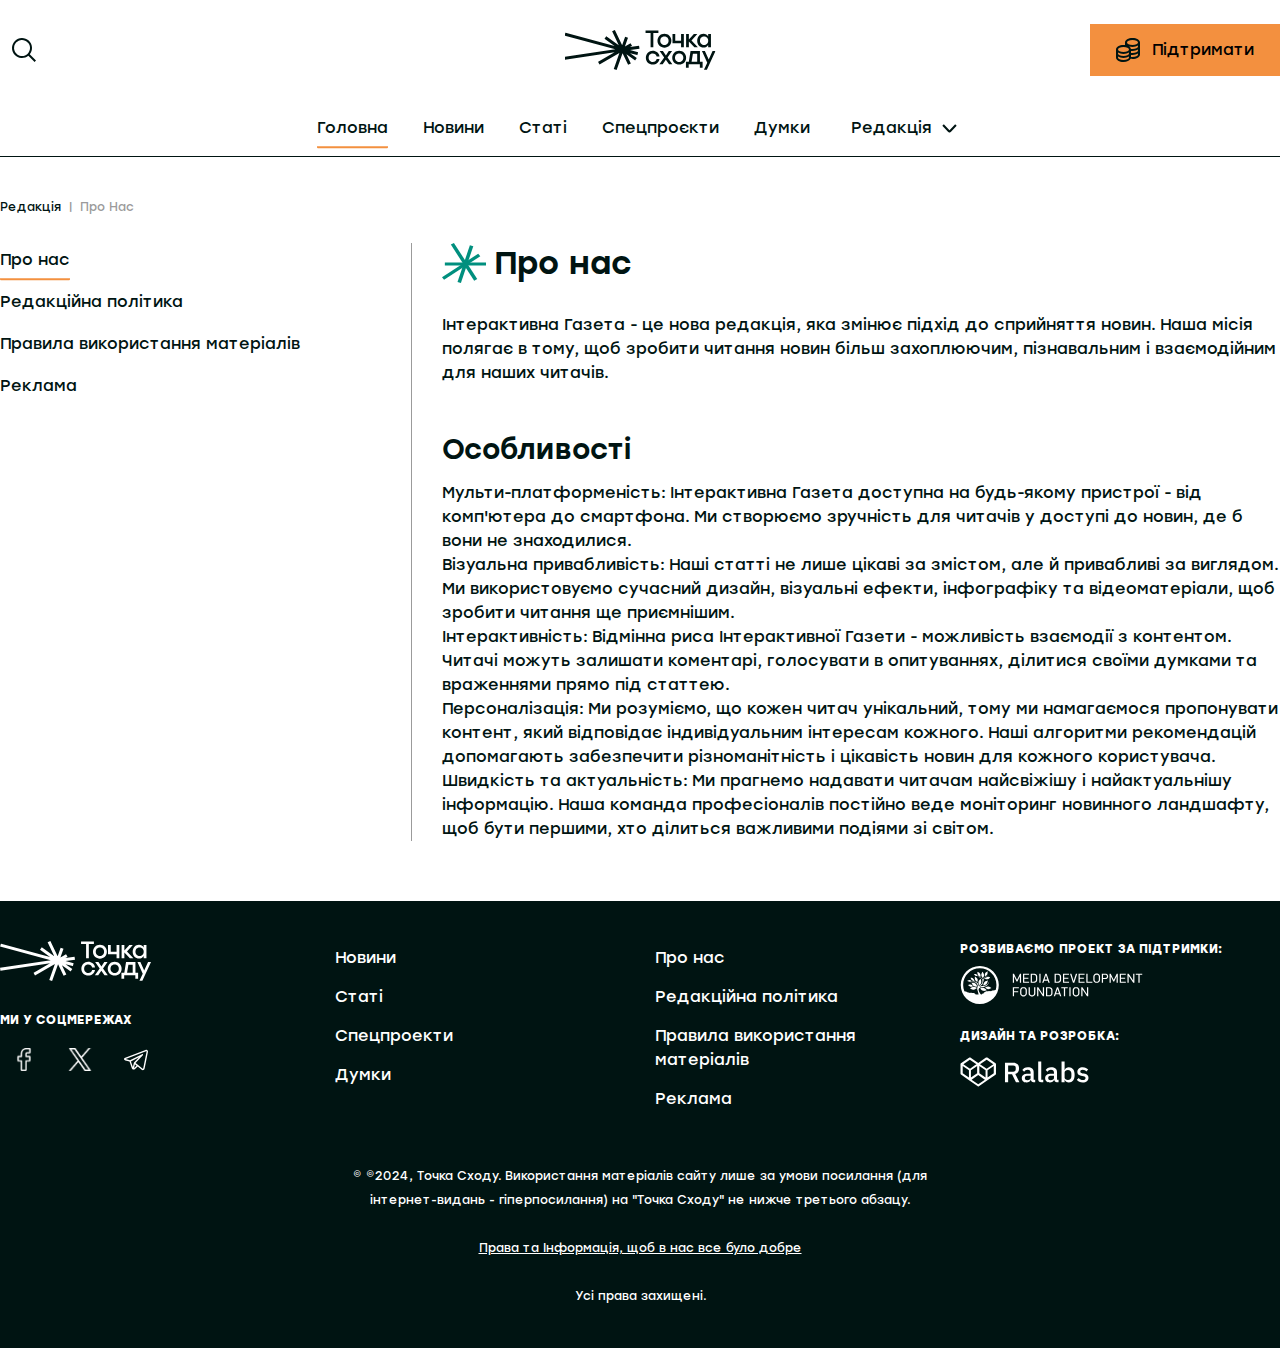
==== commit 5bd269e2: "pushed the latest updates" ====
--- a/about-us.html
+++ b/about-us.html
@@ -8,9 +8,9 @@
   <title>Про нас</title>
 
   <link rel="shortcut icon" href="favicon.ico" type="image/x-icon">
-  <link rel="stylesheet" href="css/main.min.css?_v=20240318112353">
-
-  <script defer="defer" src="js/main.min.js?_v=20240318112353"></script>
+  <link rel="stylesheet" href="css/main.min.css?_v=20240326102725">
+
+  <script defer="defer" src="js/main.min.js?_v=20240326102725"></script>
 </head>
 
 <body>
@@ -233,14 +233,12 @@
 
 <footer class="footer">
   <div class="container">
-    <div class="row mb-4">
-      <a href="/" class="logo footer__logo">
-        <img src="./images/footer-logo.svg" alt="Footer Logo">
-      </a>
-    </div>
     <div class="row row--wrap mb-5">
       <div class="px-0 col-3 footer__info">
-        <h6>
+        <a href="/" class="link--with-image footer__logo logo">
+          <img src="./images/footer-logo.svg" alt="Footer Logo">
+        </a>
+        <h6 class="mt-4">
           <strong>Ми у соцмережах</strong>
         </h6>
         <ul class="mb-4 social-media-list">
@@ -315,19 +313,19 @@
         <h6>
           <strong>Розвиваємо проект за підтримки:</strong>
         </h6>
-        <a href="https://mediadevelopmentfoundation.org/">
+        <a class="link--with-image" href="https://mediadevelopmentfoundation.org/">
           <img src="./images/media-dev-logo.svg" alt="Media Development Foundation">
         </a>
-        <h6 class="mb-2 text-uppercase">
+        <h6 class="mt-3 my-2 text-uppercase">
           <strong>Дизайн та розробка:</strong>
         </h6>
-        <a href="#">
+        <a class="link--with-image" href="#">
           <img src="./images/ralabs-logo.svg" alt="Ralabs Logo">
         </a>
       </div>
     </div>
     <div class="row row--wrap justify-content-center">
-      <div class="text-center w-75">
+      <div class="text-center w-50" style="font-size: 12px;">
         <p>
           &copy; ©2024, Точка Сходу. Використання матеріалів сайту лише за умови посилання (для інтернет-видань - гіперпосилання) на "Точка Сходу" не нижче третього абзацу.
           <br>
--- a/css/main.min.css
+++ b/css/main.min.css
@@ -3,4 +3,4 @@
  * Copyright 2011-2018 The Bootstrap Authors
  * Copyright 2011-2018 Twitter, Inc.
  * Licensed under MIT (https://github.com/twbs/bootstrap/blob/master/LICENSE)
- */@-ms-viewport{width:device-width}html{-webkit-box-sizing:border-box;box-sizing:border-box;-ms-overflow-style:scrollbar}*,::after,::before{-webkit-box-sizing:inherit;box-sizing:inherit}.container{width:100%;padding-right:15px;padding-left:15px;margin-right:auto;margin-left:auto}.container-fluid{width:100%;padding-right:15px;padding-left:15px;margin-right:auto;margin-left:auto}.row{margin-right:-15px;margin-left:-15px}.row--wrap{display:-ms-flexbox;display:-webkit-box;display:flex;-ms-flex-wrap:wrap;flex-wrap:wrap}.no-gutters{margin-right:0;margin-left:0}.no-gutters>.col,.no-gutters>[class*=col-]{padding-right:0;padding-left:0}.col,.col-1,.col-10,.col-11,.col-12,.col-2,.col-3,.col-4,.col-5,.col-6,.col-7,.col-8,.col-9,.col-auto,.col-lg,.col-lg-1,.col-lg-10,.col-lg-11,.col-lg-12,.col-lg-2,.col-lg-3,.col-lg-4,.col-lg-5,.col-lg-6,.col-lg-7,.col-lg-8,.col-lg-9,.col-lg-auto,.col-md,.col-md-1,.col-md-10,.col-md-11,.col-md-12,.col-md-2,.col-md-3,.col-md-4,.col-md-5,.col-md-6,.col-md-7,.col-md-8,.col-md-9,.col-md-auto,.col-sm,.col-sm-1,.col-sm-10,.col-sm-11,.col-sm-12,.col-sm-2,.col-sm-3,.col-sm-4,.col-sm-5,.col-sm-6,.col-sm-7,.col-sm-8,.col-sm-9,.col-sm-auto,.col-xl,.col-xl-1,.col-xl-10,.col-xl-11,.col-xl-12,.col-xl-2,.col-xl-3,.col-xl-4,.col-xl-5,.col-xl-6,.col-xl-7,.col-xl-8,.col-xl-9,.col-xl-auto{position:relative;width:100%;min-height:1px;padding-right:15px;padding-left:15px}.col{-ms-flex-preferred-size:0;flex-basis:0;-ms-flex-positive:1;-webkit-box-flex:1;flex-grow:1;max-width:100%}.col-auto{-ms-flex:0 0 auto;-webkit-box-flex:0;flex:0 0 auto;width:auto;max-width:none}.col-1{-ms-flex:0 0 8.333333%;-webkit-box-flex:0;flex:0 0 8.333333%;max-width:8.333333%}.col-2{-ms-flex:0 0 16.666667%;-webkit-box-flex:0;flex:0 0 16.666667%;max-width:16.666667%}.col-3{-ms-flex:0 0 25%;-webkit-box-flex:0;flex:0 0 25%;max-width:25%}.col-4{-ms-flex:0 0 33.333333%;-webkit-box-flex:0;flex:0 0 33.333333%;max-width:33.333333%}.col-5{-ms-flex:0 0 41.666667%;-webkit-box-flex:0;flex:0 0 41.666667%;max-width:41.666667%}.col-6{-ms-flex:0 0 50%;-webkit-box-flex:0;flex:0 0 50%;max-width:50%}.col-7{-ms-flex:0 0 58.333333%;-webkit-box-flex:0;flex:0 0 58.333333%;max-width:58.333333%}.col-8{-ms-flex:0 0 66.666667%;-webkit-box-flex:0;flex:0 0 66.666667%;max-width:66.666667%}.col-9{-ms-flex:0 0 75%;-webkit-box-flex:0;flex:0 0 75%;max-width:75%}.col-10{-ms-flex:0 0 83.333333%;-webkit-box-flex:0;flex:0 0 83.333333%;max-width:83.333333%}.col-11{-ms-flex:0 0 91.666667%;-webkit-box-flex:0;flex:0 0 91.666667%;max-width:91.666667%}.col-12{-ms-flex:0 0 100%;-webkit-box-flex:0;flex:0 0 100%;max-width:100%}.order-first{-ms-flex-order:-1;-webkit-box-ordinal-group:0;order:-1}.order-last{-ms-flex-order:13;-webkit-box-ordinal-group:14;order:13}.order-0{-ms-flex-order:0;-webkit-box-ordinal-group:1;order:0}.order-1{-ms-flex-order:1;-webkit-box-ordinal-group:2;order:1}.order-2{-ms-flex-order:2;-webkit-box-ordinal-group:3;order:2}.order-3{-ms-flex-order:3;-webkit-box-ordinal-group:4;order:3}.order-4{-ms-flex-order:4;-webkit-box-ordinal-group:5;order:4}.order-5{-ms-flex-order:5;-webkit-box-ordinal-group:6;order:5}.order-6{-ms-flex-order:6;-webkit-box-ordinal-group:7;order:6}.order-7{-ms-flex-order:7;-webkit-box-ordinal-group:8;order:7}.order-8{-ms-flex-order:8;-webkit-box-ordinal-group:9;order:8}.order-9{-ms-flex-order:9;-webkit-box-ordinal-group:10;order:9}.order-10{-ms-flex-order:10;-webkit-box-ordinal-group:11;order:10}.order-11{-ms-flex-order:11;-webkit-box-ordinal-group:12;order:11}.order-12{-ms-flex-order:12;-webkit-box-ordinal-group:13;order:12}.offset-1{margin-left:8.333333%}.offset-2{margin-left:16.666667%}.offset-3{margin-left:25%}.offset-4{margin-left:33.333333%}.offset-5{margin-left:41.666667%}.offset-6{margin-left:50%}.offset-7{margin-left:58.333333%}.offset-8{margin-left:66.666667%}.offset-9{margin-left:75%}.offset-10{margin-left:83.333333%}.offset-11{margin-left:91.666667%}.d-none{display:none!important}.d-inline{display:inline!important}.d-inline-block{display:inline-block!important}.d-block{display:block!important}.d-table{display:table!important}.d-table-row{display:table-row!important}.d-table-cell{display:table-cell!important}.d-flex{display:-ms-flexbox!important;display:-webkit-box!important;display:flex!important}.d-inline-flex{display:-ms-inline-flexbox!important;display:-webkit-inline-box!important;display:inline-flex!important}.flex-row{-ms-flex-direction:row!important;-webkit-box-orient:horizontal!important;-webkit-box-direction:normal!important;flex-direction:row!important}.flex-column{-ms-flex-direction:column!important;-webkit-box-orient:vertical!important;-webkit-box-direction:normal!important;flex-direction:column!important}.flex-row-reverse{-ms-flex-direction:row-reverse!important;-webkit-box-orient:horizontal!important;-webkit-box-direction:reverse!important;flex-direction:row-reverse!important}.flex-column-reverse{-ms-flex-direction:column-reverse!important;-webkit-box-orient:vertical!important;-webkit-box-direction:reverse!important;flex-direction:column-reverse!important}.flex-wrap{-ms-flex-wrap:wrap!important;flex-wrap:wrap!important}.flex-nowrap{-ms-flex-wrap:nowrap!important;flex-wrap:nowrap!important}.flex-wrap-reverse{-ms-flex-wrap:wrap-reverse!important;flex-wrap:wrap-reverse!important}.flex-fill{-ms-flex:1 1 auto!important;-webkit-box-flex:1!important;flex:1 1 auto!important}.flex-grow-0{-ms-flex-positive:0!important;-webkit-box-flex:0!important;flex-grow:0!important}.flex-grow-1{-ms-flex-positive:1!important;-webkit-box-flex:1!important;flex-grow:1!important}.flex-shrink-0{-ms-flex-negative:0!important;flex-shrink:0!important}.flex-shrink-1{-ms-flex-negative:1!important;flex-shrink:1!important}.justify-content-start{-ms-flex-pack:start!important;-webkit-box-pack:start!important;justify-content:flex-start!important}.justify-content-end{-ms-flex-pack:end!important;-webkit-box-pack:end!important;justify-content:flex-end!important}.justify-content-center{-ms-flex-pack:center!important;-webkit-box-pack:center!important;justify-content:center!important}.justify-content-between{-ms-flex-pack:justify!important;-webkit-box-pack:justify!important;justify-content:space-between!important}.justify-content-around{-ms-flex-pack:distribute!important;justify-content:space-around!important}.align-items-start{-ms-flex-align:start!important;-webkit-box-align:start!important;align-items:flex-start!important}.align-items-end{-ms-flex-align:end!important;-webkit-box-align:end!important;align-items:flex-end!important}.align-items-center{-ms-flex-align:center!important;-webkit-box-align:center!important;align-items:center!important}.align-items-baseline{-ms-flex-align:baseline!important;-webkit-box-align:baseline!important;align-items:baseline!important}.align-items-stretch{-ms-flex-align:stretch!important;-webkit-box-align:stretch!important;align-items:stretch!important}.align-content-start{-ms-flex-line-pack:start!important;align-content:flex-start!important}.align-content-end{-ms-flex-line-pack:end!important;align-content:flex-end!important}.align-content-center{-ms-flex-line-pack:center!important;align-content:center!important}.align-content-between{-ms-flex-line-pack:justify!important;align-content:space-between!important}.align-content-around{-ms-flex-line-pack:distribute!important;align-content:space-around!important}.align-content-stretch{-ms-flex-line-pack:stretch!important;align-content:stretch!important}.align-self-auto{-ms-flex-item-align:auto!important;align-self:auto!important}.align-self-start{-ms-flex-item-align:start!important;align-self:flex-start!important}.align-self-end{-ms-flex-item-align:end!important;align-self:flex-end!important}.align-self-center{-ms-flex-item-align:center!important;align-self:center!important}.align-self-baseline{-ms-flex-item-align:baseline!important;align-self:baseline!important}.align-self-stretch{-ms-flex-item-align:stretch!important;align-self:stretch!important}.splide__container{-webkit-box-sizing:border-box;box-sizing:border-box;position:relative}.splide__list{margin:0!important;padding:0!important}.splide__list{-webkit-backface-visibility:hidden;backface-visibility:hidden;display:-ms-flexbox;display:-webkit-box;display:flex;height:100%}.splide.is-initialized:not(.is-active) .splide__list{display:block}.splide__pagination{-ms-flex-align:center;-webkit-box-align:center;align-items:center;display:-ms-flexbox;display:-webkit-box;display:flex;-ms-flex-wrap:wrap;flex-wrap:wrap;-ms-flex-pack:center;-webkit-box-pack:center;justify-content:center;margin:0;pointer-events:none}.splide__pagination li{display:inline-block;line-height:1;list-style-type:none;margin:0;pointer-events:auto}.splide:not(.is-overflow) .splide__pagination{display:none}.splide__progress__bar{width:0}.splide{position:relative;visibility:hidden}.splide.is-initialized,.splide.is-rendered{visibility:visible}.splide__slide{list-style-type:none!important}.splide__slide{-webkit-backface-visibility:hidden;backface-visibility:hidden;-webkit-box-sizing:border-box;box-sizing:border-box;-ms-flex-negative:0;flex-shrink:0;margin:0;position:relative}.splide__slide img{vertical-align:bottom}.splide__spinner{-webkit-animation:splide-loading 1s linear infinite;animation:splide-loading 1s linear infinite;border:2px solid #999;border-left-color:transparent;border-radius:50%;bottom:0;contain:strict;display:inline-block;height:20px;left:0;margin:auto;position:absolute;right:0;top:0;width:20px}.splide__sr{clip:rect(0 0 0 0);border:0;height:1px;margin:-1px;overflow:hidden;padding:0;position:absolute;width:1px}.splide__toggle.is-active .splide__toggle__play,.splide__toggle__pause{display:none}.splide__toggle.is-active .splide__toggle__pause{display:inline}.splide__track{overflow:hidden;position:relative;z-index:0}@-webkit-keyframes splide-loading{0%{-webkit-transform:rotate(0);transform:rotate(0)}to{-webkit-transform:rotate(1turn);transform:rotate(1turn)}}@keyframes splide-loading{0%{-webkit-transform:rotate(0);transform:rotate(0)}to{-webkit-transform:rotate(1turn);transform:rotate(1turn)}}.splide__track--draggable{-webkit-touch-callout:none;-webkit-user-select:none;-ms-user-select:none;-moz-user-select:none;user-select:none}.splide__track--fade>.splide__list>.splide__slide{margin:0!important}.splide__track--fade>.splide__list>.splide__slide{opacity:0;z-index:0}.splide__track--fade>.splide__list>.splide__slide.is-active{opacity:1;z-index:1}.splide--rtl{direction:rtl}.splide__track--ttb>.splide__list{display:block}.splide__arrow{-ms-flex-align:center;-webkit-box-align:center;align-items:center;background:#ccc;border:0;border-radius:50%;cursor:pointer;display:-ms-flexbox;display:-webkit-box;display:flex;height:2em;-ms-flex-pack:center;-webkit-box-pack:center;justify-content:center;opacity:.7;padding:0;position:absolute;top:50%;-webkit-transform:translateY(-50%);-ms-transform:translateY(-50%);transform:translateY(-50%);width:2em;z-index:1}.splide__arrow svg{fill:#000;height:1.2em;width:1.2em}.splide__arrow:hover:not(:disabled){opacity:.9}.splide__arrow:disabled{opacity:.3}.splide__arrow:focus-visible{outline:3px solid #0bf;outline-offset:3px}.splide__arrow--prev{left:1em}.splide__arrow--prev svg{-webkit-transform:scaleX(-1);-ms-transform:scaleX(-1);transform:scaleX(-1)}.splide__arrow--next{right:1em}.splide.is-focus-in .splide__arrow:focus{outline:3px solid #0bf;outline-offset:3px}.splide__pagination{bottom:.5em;left:0;padding:0 1em;position:absolute;right:0;z-index:1}.splide__pagination__page{background:#ccc;border:0;border-radius:50%;display:inline-block;height:8px;margin:3px;opacity:.7;padding:0;position:relative;-webkit-transition:-webkit-transform .2s linear;transition:-webkit-transform .2s linear;transition:transform .2s linear;transition:transform .2s linear,-webkit-transform .2s linear;width:8px}.splide__pagination__page.is-active{background:#fff;-webkit-transform:scale(1.4);-ms-transform:scale(1.4);transform:scale(1.4);z-index:1}.splide__pagination__page:hover{cursor:pointer;opacity:.9}.splide__pagination__page:focus-visible{outline:3px solid #0bf;outline-offset:3px}.splide.is-focus-in .splide__pagination__page:focus{outline:3px solid #0bf;outline-offset:3px}.splide__progress__bar{background:#ccc;height:3px}.splide__slide{-webkit-tap-highlight-color:transparent}.splide__slide:focus{outline:0}@supports (outline-offset:-3px){.splide__slide:focus-visible{outline:3px solid #0bf;outline-offset:-3px}}@supports (outline-offset:-3px){.splide.is-focus-in .splide__slide:focus{outline:3px solid #0bf;outline-offset:-3px}}.splide__toggle{cursor:pointer}.splide__toggle:focus-visible{outline:3px solid #0bf;outline-offset:3px}.splide.is-focus-in .splide__toggle:focus{outline:3px solid #0bf;outline-offset:3px}.splide__track--nav>.splide__list>.splide__slide{border:3px solid transparent;cursor:pointer}.splide__track--nav>.splide__list>.splide__slide.is-active{border:3px solid #000}.splide__arrows--rtl .splide__arrow--prev{left:auto;right:1em}.splide__arrows--rtl .splide__arrow--prev svg{-webkit-transform:scaleX(1);-ms-transform:scaleX(1);transform:scaleX(1)}.splide__arrows--rtl .splide__arrow--next{left:1em;right:auto}.splide__arrows--rtl .splide__arrow--next svg{-webkit-transform:scaleX(-1);-ms-transform:scaleX(-1);transform:scaleX(-1)}.splide__arrows--ttb .splide__arrow{left:50%;-webkit-transform:translate(-50%);-ms-transform:translate(-50%);transform:translate(-50%)}.splide__arrows--ttb .splide__arrow--prev{top:1em}.splide__arrows--ttb .splide__arrow--prev svg{-webkit-transform:rotate(-90deg);-ms-transform:rotate(-90deg);transform:rotate(-90deg)}.splide__arrows--ttb .splide__arrow--next{bottom:1em;top:auto}.splide__arrows--ttb .splide__arrow--next svg{-webkit-transform:rotate(90deg);-ms-transform:rotate(90deg);transform:rotate(90deg)}.splide__pagination--ttb{bottom:0;display:-ms-flexbox;display:-webkit-box;display:flex;-ms-flex-direction:column;-webkit-box-orient:vertical;-webkit-box-direction:normal;flex-direction:column;left:auto;padding:1em 0;right:.5em;top:0}.icon{display:inline-block;width:24px;height:24px;background-color:#001412;background-color:var(--black-color);-webkit-mask-repeat:no-repeat;mask-repeat:no-repeat;-webkit-mask-size:100%;mask-size:100%;-webkit-mask-position:center;mask-position:center;position:relative}.icon:hover{background-color:#f3903f;background-color:var(--primary-color)}.icon-search{-webkit-mask-image:url(../../images/icons/search.svg);mask-image:url(../../images/icons/search.svg)}.icon-arrow-left{-webkit-mask-image:url(../../images/icons/arrow-left.svg);mask-image:url(../../images/icons/arrow-left.svg)}.icon-arrow-right{-webkit-mask-image:url(../../images/icons/arrow-right.svg);mask-image:url(../../images/icons/arrow-right.svg)}.icon-arrow-down{-webkit-mask-image:url(../../images/icons/arrow-down.svg);mask-image:url(../../images/icons/arrow-down.svg)}.icon-donation{-webkit-mask-image:url(../../images/icons/donation.svg);mask-image:url(../../images/icons/donation.svg)}.icon-pdf{-webkit-mask-image:url(../../images/icons/pdf.svg);mask-image:url(../../images/icons/pdf.svg)}.icon-copy{-webkit-mask-image:url(../../images/icons/copy.svg);mask-image:url(../../images/icons/copy.svg)}.icon-facebook{-webkit-mask-image:url(../../images/icons/facebook.svg);mask-image:url(../../images/icons/facebook.svg)}.icon-telegram{-webkit-mask-image:url(../../images/icons/telegram.svg);mask-image:url(../../images/icons/telegram.svg)}.icon-instagram{-webkit-mask-image:url(../../images/icons/instagram.svg);mask-image:url(../../images/icons/instagram.svg)}.icon-twitter{-webkit-mask-image:url(../../images/icons/twitter.svg);mask-image:url(../../images/icons/twitter.svg)}.icon-viber{-webkit-mask-image:url(../../images/icons/viber.svg);mask-image:url(../../images/icons/viber.svg)}*{scrollbar-width:.5rem;scrollbar-color:#f3903f #d6d6d6;scrollbar-color:var(--primary-color) #d6d6d6}::-webkit-scrollbar{width:.5rem;background-color:#fff;background-color:var(--white-color)}::-webkit-scrollbar-track{-webkit-box-shadow:inset 0 0 .375rem rgba(0,0,0,.2);box-shadow:inset 0 0 .375rem rgba(0,0,0,.2);border-radius:.25rem;background:#eee}::-webkit-scrollbar-thumb{border-radius:.25rem;border:0 none #fff;background-color:#f3903f;background-color:var(--primary-color)}::-webkit-scrollbar-thumb:hover{background-color:#f3903f;background-color:var(--primary-hover-color)}@-webkit-keyframes show-header{0%{top:-100%}100%{top:0}}@keyframes show-header{0%{top:-100%}100%{top:0}}@-webkit-keyframes fade-up-big{0%{-webkit-transform:translateY(1rem);transform:translateY(1rem);opacity:0}100%{-webkit-transform:translateY(0);transform:translateY(0);opacity:1}}@keyframes fade-up-big{0%{-webkit-transform:translateY(1rem);transform:translateY(1rem);opacity:0}100%{-webkit-transform:translateY(0);transform:translateY(0);opacity:1}}@-webkit-keyframes rotation{from{-webkit-transform:rotate(0);transform:rotate(0)}to{-webkit-transform:rotate(359deg);transform:rotate(359deg)}}@keyframes rotation{from{-webkit-transform:rotate(0);transform:rotate(0)}to{-webkit-transform:rotate(359deg);transform:rotate(359deg)}}[class*=-ibg]{position:relative}[class*=-ibg] img{position:absolute;width:100%;height:100%;top:0;left:0;-o-object-fit:cover;object-fit:cover}[class*=-ibg_contain] img{-o-object-fit:contain;object-fit:contain}.wrapper{display:-webkit-box;display:-ms-flexbox;display:flex;-webkit-box-orient:vertical;-webkit-box-direction:normal;-ms-flex-direction:column;flex-direction:column;min-height:100%;overflow:hidden}.page{position:relative;-webkit-box-flex:1;-ms-flex:1 1 auto;flex:1 1 auto}.page [data-observ]{position:absolute;top:0;left:0;width:100%;height:.125rem;background:0 0;pointer-events:none}.page_start{padding-top:6.25rem}hr{width:100%;margin:8px 0;border-top:1px solid #001412;border-top:1px solid var(--hr-color)}.page__header{display:-webkit-box;display:-ms-flexbox;display:flex;-webkit-box-align:center;-ms-flex-align:center;align-items:center;-webkit-box-pack:start;-ms-flex-pack:start;justify-content:flex-start;margin-bottom:30px}.page__header img{margin-right:8px}.page__heading{font-size:2rem;font-weight:500;line-height:2.5rem}.page__content hr{margin:40px 0}.page__content h2,.page__content h3,.page__content h4,.page__content h5,.page__content h6{margin-bottom:16px}.border-left{border-left:1px solid #a8a8a8;border-left:1px solid var(--vr-color)}.border-right{border-right:1px solid #a8a8a8;border-right:1px solid var(--vr-color)}.button{display:-webkit-inline-box;display:-ms-inline-flexbox;display:inline-flex;-webkit-box-align:center;-ms-flex-align:center;align-items:center;-webkit-box-pack:start;-ms-flex-pack:start;justify-content:flex-start;font-size:16px;font-weight:400;line-height:24px;padding:12px 24px;-webkit-transition:.3s ease-in-out;transition:.3s ease-in-out;-webkit-transition:var(--bs-transition);transition:var(--bs-transition)}.button .icon{width:24px;height:24px}.button--icon-prepend .icon{margin-right:10px}.button--icon-append .icon{margin-left:10px}.button--primary{background-color:#f3903f;background-color:var(--primary-background-color);border:2px solid transparent}.button--primary:hover{background-color:#f3903f;background-color:var(--primary-hover-color);border-color:#001412}.button--primary:active{color:#fff;color:var(--white-color);background-color:#001412;background-color:var(--black-color);border-color:#001412}.button--primary:disabled,.button--primary[disabled]{background-color:#9b9b9b;background-color:var(--primary-disabled-background-color)}.button--secondary{background-color:#fff;background-color:var(--secondary-background-color);border:2px solid #001412;border:2px solid var(--black-color)}.button--secondary:hover{color:#f3903f;color:var(--primary-color);border-color:#f3903f;border-color:var(--primary-color);background-color:#fff;background-color:var(--secondary-hover-background-color)}.button--secondary:active{color:#f3903f;color:var(--primary-color);background-color:rgba(243,144,63,.10196);background-color:var(--secondary-active-background-color)}.button--secondary:disabled,.button--secondary[disabled]{color:#9b9b9b;color:var(--secondary-disabled-background-color)}a{color:#001412;color:var(--black-color)}a.link{display:inline-block;padding:5px 10px;position:relative}a.link--underline:after{content:"";position:absolute;bottom:0;left:10px;width:calc(100% - 20px);height:2px;border-radius:0 0 1px 1px;background-color:#f3903f;background-color:var(--primary-color);opacity:1;-webkit-transform:translate3d(0,.2em,0);transform:translate3d(0,.2em,0)}a:hover{color:#f3903f;color:var(--primary-color)}h1{font-size:2rem;font-weight:500;line-height:2.5rem}h2{font-size:1.75rem;font-weight:500;line-height:2rem}h3{font-size:1.5rem;font-weight:500;line-height:1.75rem}h4{font-size:1.25rem;font-weight:500;line-height:1.5rem}h5{font-size:1rem;font-weight:500;line-height:1.25rem}h6{font-size:.75rem;font-weight:400;line-height:1rem}.reading-time,time{font-size:.75rem;font-weight:700;line-height:1rem;color:#686868;color:var(--gray-color-secondary)}.sep-v{font-size:16px;font-weight:400;line-height:24px}.section{margin:60px 0}.section__header{display:-webkit-box;display:-ms-flexbox;display:flex;-webkit-box-align:center;-ms-flex-align:center;align-items:center;-webkit-box-pack:justify;-ms-flex-pack:justify;justify-content:space-between;margin-bottom:40px}.menu-dropdown{position:relative;display:inline-block}.menu-dropdown__button{display:-webkit-inline-box;display:-ms-inline-flexbox;display:inline-flex;-webkit-box-align:center;-ms-flex-align:center;align-items:center;padding:16px;font-size:1rem;border:none;cursor:pointer}.menu-dropdown__button .icon{width:15px;height:15px}.menu-dropdown__button--icon-prepend .icon{margin-right:10px}.menu-dropdown__button--icon-append .icon{margin-left:10px}.menu-dropdown__content{display:none;position:absolute;background-color:#fff;background-color:var(--white-color);padding:10px 15px;min-width:160px;-webkit-box-shadow:0 8px 16px 0 rgba(0,0,0,.2);box-shadow:0 8px 16px 0 rgba(0,0,0,.2);z-index:1}.menu-dropdown__content a{font-size:1rem;padding:12px 0;-webkit-text-decoration:none;text-decoration:none;white-space:nowrap;display:block;position:relative}.menu-dropdown__content a:after{content:"";position:absolute;bottom:6px;left:0;width:100%;height:2px;border-radius:0 0 1px 1px;background-color:#f3903f;background-color:var(--primary-color);opacity:0}.menu-dropdown__content a:hover::after{opacity:1;-webkit-transform:translate3d(0,.2em,0);transform:translate3d(0,.2em,0)}.menu-dropdown:hover .menu-dropdown__content{display:block}.tooltip{-webkit-text-decoration:none;text-decoration:none;position:relative}.tooltip span{-webkit-transform:translate3d(0,0,0);transform:translate3d(0,0,0);-webkit-backface-visibility:hidden;backface-visibility:hidden;will-change:transform;opacity:0;pointer-events:none;-webkit-transition:all .18s ease-in-out 0s;transition:all .18s ease-in-out 0s;position:absolute;bottom:100%;left:50%;z-index:10;-webkit-transform-origin:top;-ms-transform-origin:top;transform-origin:top;background:rgba(17,17,17,.9);border-radius:4px;color:#fff;content:attr(aria-label);font-size:13px;font-size:var(--microtip-font-size,13px);font-weight:400;font-weight:var(--microtip-font-weight,normal);text-transform:none;text-transform:var(--microtip-text-transform,none);padding:.5em 1em;white-space:nowrap;-webkit-box-sizing:content-box;box-sizing:content-box}.tooltip span:before{background-size:100% auto!important}.tooltip span:before{content:""}.tooltip span img{float:left;margin:0 8px 8px 0}.tooltip:hover span{opacity:1;pointer-events:auto;-webkit-transform:translate3d(-50%,0,0);transform:translate3d(-50%,0,0);bottom:100%;left:50%}button#donation-btn .icon{margin-right:12px}.header{width:100%;-webkit-transition:background-color .3s ease-in-out;transition:background-color .3s ease-in-out;-webkit-transition:background-color var(--bs-transition);transition:background-color var(--bs-transition);z-index:50;padding-top:24px;margin-bottom:30px}.header-is-sticky .header{position:fixed;background-color:#fff;background-color:var(--white-color)}.header .container{height:100%}.header .row{display:-webkit-box;display:-ms-flexbox;display:flex;-webkit-box-pack:justify;-ms-flex-pack:justify;justify-content:space-between;-webkit-box-align:center;-ms-flex-align:center;align-items:center;position:relative}.header .row:first-child{margin-bottom:24px}.header hr{margin:12px 0 0 0}.header__logo{position:absolute;top:50%;left:50%;-webkit-transform:translate(-50%,-50%);-ms-transform:translate(-50%,-50%);transform:translate(-50%,-50%)}.header__buttons{display:-webkit-box;display:-ms-flexbox;display:flex;-webkit-box-align:center;-ms-flex-align:center;align-items:center;-webkit-box-pack:justify;-ms-flex-pack:justify;justify-content:space-between}.header__buttons>:not(:last-child){margin-right:20px}.header .main-navigation{margin:0 auto}.header .main-navigation .menu__list{display:-webkit-box;display:-ms-flexbox;display:flex;-webkit-box-align:center;-ms-flex-align:center;align-items:center;-webkit-box-pack:justify;-ms-flex-pack:justify;justify-content:space-between;margin:0 auto}.header .main-navigation .menu__list .menu__item:not(:last-child){margin-right:15px}.header .main-navigation .menu__list .menu__item--active .menu__link::after{opacity:1;-webkit-transform:translate3d(0,.2em,0);transform:translate3d(0,.2em,0)}.header .main-navigation .menu__list .menu__link{display:block;padding:5px 10px;position:relative}.header .main-navigation .menu__list .menu__link:after{content:"";position:absolute;bottom:0;left:10px;width:calc(100% - 20px);height:2px;border-radius:0 0 1px 1px;background-color:#f3903f;background-color:var(--primary-color);opacity:0}.header .main-navigation .menu__list .menu__link:hover::after{opacity:1;-webkit-transform:translate3d(0,.2em,0);transform:translate3d(0,.2em,0)}.menu-hamburger{cursor:pointer;padding:40px 20px}.menu-hamburger__line{background:#001412;background:var(--black-color);display:block;height:2px;position:relative;width:24px}.menu-hamburger__line::after,.menu-hamburger__line::before{background:#001412;background:var(--black-color);content:"";display:block;height:100%;position:absolute;-webkit-transition:all .2s ease-out;transition:all .2s ease-out;width:100%}.menu-hamburger__line::before{top:7px}.menu-hamburger__line::after{top:-7px}input#mobile-menu{display:none}input#mobile-menu:checked~.mobile-menu{max-height:100%}input#mobile-menu:checked~.menu-hamburger .menu-hamburger__line{background:0 0}input#mobile-menu:checked~.menu-hamburger .menu-hamburger__line::before{-webkit-transform:rotate(-45deg);-ms-transform:rotate(-45deg);transform:rotate(-45deg);top:0}input#mobile-menu:checked~.menu-hamburger .menu-hamburger__line::after{-webkit-transform:rotate(45deg);-ms-transform:rotate(45deg);transform:rotate(45deg);top:0}.mobile-menu{display:-webkit-box;display:-ms-flexbox;display:flex;-webkit-box-orient:vertical;-webkit-box-direction:normal;-ms-flex-direction:column;flex-direction:column;-webkit-box-align:start;-ms-flex-align:start;align-items:flex-start;width:100%;height:calc(100% - 100px);background-color:#fff;background-color:var(--white-color);overflow:hidden;max-height:0;position:fixed;z-index:99;top:100px;-webkit-transition:max-height .5s ease-out;transition:max-height .5s ease-out}.mobile-menu .mobile-search-bar{margin-bottom:24px}.mobile-menu .social-media{display:-webkit-box;display:-ms-flexbox;display:flex;-webkit-box-align:center;-ms-flex-align:center;align-items:center;-webkit-box-pack:start;-ms-flex-pack:start;justify-content:flex-start;margin-top:auto}.mobile-menu .social-media__item:not(:last-child){margin-right:24px}.mobile-navigation .menu__item:not(:last-child){margin-bottom:15px}.search-bar{display:-webkit-box;display:-ms-flexbox;display:flex;-webkit-box-align:center;-ms-flex-align:center;align-items:center;-webkit-box-pack:left;-ms-flex-pack:left;justify-content:left;height:50px;position:relative}.search-bar__btn-open{height:48px;width:48px;background:0 0;z-index:10}.search-bar__btn-open .icon{height:100%;width:100%}.search-bar__btn-close{height:48px;width:48px;font-size:32px;background:0 0;opacity:0;-webkit-transition:opacity .25s,-webkit-transform .25s;transition:opacity .25s,-webkit-transform .25s;transition:opacity .25s,transform .25s;transition:opacity .25s,transform .25s,-webkit-transform .25s;z-index:9;position:absolute;right:0;top:0}.search-bar__input{height:100%;width:375px;border:1px solid #9b9b9b;border:1px solid var(--gray-color-primary);padding:5px 50px 5px 50px;opacity:0;-webkit-transition:opacity .25s,-webkit-transform .25s;transition:opacity .25s,-webkit-transform .25s;transition:opacity .25s,transform .25s;transition:opacity .25s,transform .25s,-webkit-transform .25s;position:absolute;left:0}.search-bar__input input[type=search]{width:100%;height:100%}.search-bar--active .search-bar__input{opacity:1}.search-bar--active .search-bar__btn-close{opacity:1}.navigation-tabs{display:-webkit-box;display:-ms-flexbox;display:flex;-webkit-box-align:center;-ms-flex-align:center;align-items:center;-webkit-box-pack:justify;-ms-flex-pack:justify;justify-content:space-between;margin-bottom:20px}.navigation-tabs__tabs{display:-webkit-box;display:-ms-flexbox;display:flex;-webkit-box-align:center;-ms-flex-align:center;align-items:center;-webkit-box-pack:start;-ms-flex-pack:start;justify-content:flex-start}.navigation-tabs__tab{display:block;padding:5px 10px;background:0 0;position:relative}.navigation-tabs__tab:not(:last-child){margin-right:20px}.navigation-tabs__tab:after{content:"";position:absolute;bottom:0;left:5px;width:calc(100% - 10px);height:2px;border-radius:0 0 1px 1px;background-color:#f3903f;background-color:var(--primary-color);opacity:0}.navigation-tabs__tab--active::after,.navigation-tabs__tab:focus::after,.navigation-tabs__tab:hover::after{opacity:1;-webkit-transform:translate3d(0,.2em,0);transform:translate3d(0,.2em,0)}.navigation-tabs__list ul{display:-webkit-box;display:-ms-flexbox;display:flex;-webkit-box-align:center;-ms-flex-align:center;align-items:center;-webkit-box-pack:justify;-ms-flex-pack:justify;justify-content:space-between}.navigation-tabs__list ul li{height:24px}.navigation-tabs__item--disabled .icon{background-color:#9b9b9b;background-color:var(--gray-color-primary)}.navigation-tabs__item--next,.navigation-tabs__item--prev{display:inline-block;width:24px;height:24px;background:0 0}.navigation-tabs__item--next .icon,.navigation-tabs__item--prev .icon{width:100%;height:100%}.navigation-tabs__item--current{background:0 0;margin:0 16px}.recent-news{padding-right:8px}.recent-news__heading{display:-webkit-box;display:-ms-flexbox;display:flex;-webkit-box-align:center;-ms-flex-align:center;align-items:center;-webkit-box-pack:start;-ms-flex-pack:start;justify-content:flex-start;margin-bottom:24px}.recent-news__heading img{margin-right:10px}.recent-news__divider{font-size:.75rem;font-weight:700;line-height:1rem;letter-spacing:.02em;text-align:left;padding:16px 0}.recent-news .article-cards.article-cards--grid-col-2 .article-small-card__image{height:115px}.recent-news .article-rows .article-row__image{width:140px;height:75px}.sidebar-navigation{height:100%;border-right:1px solid #9b9b9b;border-right:1px solid var(--gray-color-primary)}.sidebar-navigation__list{display:-webkit-box;display:-ms-flexbox;display:flex;-webkit-box-orient:vertical;-webkit-box-direction:normal;-ms-flex-direction:column;flex-direction:column;-webkit-box-align:start;-ms-flex-align:start;align-items:flex-start;-webkit-box-pack:center;-ms-flex-pack:center;justify-content:center}.sidebar-navigation__item:not(:last-child){margin-bottom:8px}.sidebar-navigation__item--active .sidebar-navigation__link::after{opacity:1;-webkit-transform:translate3d(0,.2em,0);transform:translate3d(0,.2em,0)}.sidebar-navigation__link{display:block;padding:5px 10px 5px 0;position:relative}.sidebar-navigation__link:after{content:"";position:absolute;bottom:0;left:0;width:calc(100% - 10px);height:2px;border-radius:0 0 1px 1px;background-color:#f3903f;background-color:var(--primary-color);opacity:0}.sidebar-navigation__link:hover::after{opacity:1;-webkit-transform:translate3d(0,.2em,0);transform:translate3d(0,.2em,0)}.article-cards--grid{--grid-layout-gap:24px;--grid-column-count:6;--grid-item--min-width:193px;--gap-count:calc(var(--grid-column-count) - 1);--total-gap-width:calc(var(--gap-count) * var(--grid-layout-gap));--grid-item--max-width:calc((100% - var(--total-gap-width)) / var(--grid-column-count));display:grid;grid-template-columns:repeat(auto-fill,minmax(max(193px,calc((100% - calc((6 - 1) * 24px))/ 6)),1fr));grid-template-columns:repeat(auto-fill,minmax(max(193px,calc((100% - calc(calc(6 - 1) * 24px))/ 6)),1fr));grid-template-columns:repeat(auto-fill,minmax(max(var(--grid-item--min-width),var(--grid-item--max-width)),1fr));grid-gap:24px;grid-gap:var(--grid-layout-gap)}.article-cards--grid-col-2{--grid-column-count:2}.article-cards--grid-col-3{--grid-column-count:3}.article-cards--grid-col-4{--grid-column-count:4}.article-cards--with-featured{--grid-column-count:6}.article-cards--with-featured .article-card--featured{grid-column:span 3}.article-cards--with-featured .article-card:not(.article-card--featured){grid-column:span 2}.article-cards .article-card{display:-webkit-box;display:-ms-flexbox;display:flex;-webkit-box-orient:vertical;-webkit-box-direction:normal;-ms-flex-direction:column;flex-direction:column;position:relative}.article-cards .article-card--featured .article-card__image{margin-bottom:24px}.article-cards .article-card--featured .article-card__header{margin-bottom:12px}.article-cards .article-card--featured .article-card__title{font-size:1.625rem;font-weight:500;line-height:2rem}.article-cards .article-card--with-image .article-card__image{height:225px;width:100%}.article-cards .article-card--with-image .article-card__image img{height:100%;width:100%;-o-object-fit:cover;object-fit:cover}.article-cards .article-card__tags{display:-webkit-box;display:-ms-flexbox;display:flex;-webkit-box-align:center;-ms-flex-align:center;align-items:center;-webkit-box-pack:start;-ms-flex-pack:start;justify-content:flex-start;position:absolute;top:10px;left:10px;z-index:2}.article-cards .article-card__tags>:not(:last-child){margin-right:10px}.article-cards .article-card__tag{font-size:.75rem;line-height:1rem;text-transform:uppercase;padding:0 2px;border-radius:1px;color:#fff;color:var(--white-color);background-color:#686868;background-color:var(--gray-color-secondary)}.article-cards .article-card__tag--important{background-color:#f3903f;background-color:var(--primary-color)}.article-cards .article-card__tag--promo{background-color:#008f7e;background-color:var(--green-color)}.article-cards .article-card__image{margin-bottom:16px}.article-cards .article-card__image img{height:100%;width:100%;-o-object-fit:cover;object-fit:cover;-webkit-filter:brightness(85%);filter:brightness(85%)}.article-cards .article-card__header{display:-webkit-box;display:-ms-flexbox;display:flex;-webkit-box-align:center;-ms-flex-align:center;align-items:center;-webkit-box-pack:justify;-ms-flex-pack:justify;justify-content:space-between;color:#9b9b9b;color:var(--gray-color-primary);font-size:.75rem;font-weight:700;line-height:1rem;margin-bottom:12px}.article-cards .article-card__header time{color:#686868;color:var(--gray-color-secondary)}.article-cards .article-card__header>:not(:last-child){margin-right:10px}.article-cards .article-card__title{font-size:1.125rem;font-weight:500;line-height:1.5rem}.article-cards .article-card__bottom{display:-webkit-box;display:-ms-flexbox;display:flex;-webkit-box-orient:vertical;-webkit-box-direction:normal;-ms-flex-direction:column;flex-direction:column;color:#9b9b9b;color:var(--gray-color-primary);font-size:.75rem;font-weight:700;line-height:1rem;margin-top:12px}.article-cards .article-card--promo .article-card__tag{background-color:#008f7e;background-color:var(--green-color)}.article-cards .article-card--promo .article-card__title{color:#008f7e;color:var(--green-color);font-weight:700}.article-small-card__image{height:225px;width:100%;margin-bottom:16px}.article-small-card__image img{height:100%;width:100%;-o-object-fit:cover;object-fit:cover;-webkit-filter:brightness(85%);filter:brightness(85%)}.article-small-card__header{display:-webkit-box;display:-ms-flexbox;display:flex;-webkit-box-align:center;-ms-flex-align:center;align-items:center;-webkit-box-pack:justify;-ms-flex-pack:justify;justify-content:space-between;color:#9b9b9b;color:var(--gray-color-primary);font-size:.75rem;font-weight:700;line-height:1rem;margin-bottom:12px}.article-small-card__header time{color:#686868;color:var(--gray-color-secondary)}.article-small-card__header>:not(:last-child){margin-right:10px}.article-small-card__title{font-size:1.125rem;font-weight:500;line-height:1.5rem}.article-small-card--promo .article-card__tag{background-color:#008f7e;background-color:var(--green-color)}.article-small-card--promo .article-card__title{color:#008f7e;color:var(--green-color);font-weight:700}.expert-articles-cards--grid{--grid-layout-gap:24px;--grid-column-count:6;--grid-item--min-width:200px;--gap-count:calc(var(--grid-column-count) - 1);--total-gap-width:calc(var(--gap-count) * var(--grid-layout-gap));--grid-item--max-width:calc((100% - var(--total-gap-width)) / var(--grid-column-count));display:grid;grid-template-columns:repeat(auto-fill,minmax(max(200px,calc((100% - calc((6 - 1) * 24px))/ 6)),1fr));grid-template-columns:repeat(auto-fill,minmax(max(200px,calc((100% - calc(calc(6 - 1) * 24px))/ 6)),1fr));grid-template-columns:repeat(auto-fill,minmax(max(var(--grid-item--min-width),var(--grid-item--max-width)),1fr));grid-gap:24px;grid-gap:var(--grid-layout-gap)}.expert-articles-cards--grid-col-2{--grid-column-count:2}.expert-articles-cards--grid-col-3{--grid-column-count:3}.expert-articles-cards--grid-col-4{--grid-column-count:4}.expert-articles-cards .expert-article-card{display:-webkit-box;display:-ms-flexbox;display:flex;-webkit-box-orient:vertical;-webkit-box-direction:normal;-ms-flex-direction:column;flex-direction:column}.expert-articles-cards .expert-article-card__image{height:175px;border-radius:1px;margin-bottom:16px}.expert-articles-cards .expert-article-card__image img{width:100%;height:100%;-o-object-fit:cover;object-fit:cover}.expert-articles-cards .expert-article-card__author{display:inline-block;padding:8px 16px 8px 16px;width:-webkit-fit-content;width:-moz-fit-content;width:fit-content;color:#fff;color:var(--white-color);background-color:#1456b8;background-color:var(--blue-color);border-radius:1px;margin-bottom:8px;border-color:transparent}.expert-articles-cards .expert-article-card__author:hover{color:#f3903f;color:var(--primary-color);border-color:#f3903f;border-color:var(--primary-color)}.expert-articles-cards .expert-article-card__author:active{color:#f3903f;color:var(--primary-color);background-color:rgba(243,144,63,.10196);background-color:var(--secondary-active-background-color)}.expert-articles-cards .expert-article-card__header{font-size:.75rem;font-weight:700;line-height:1rem;color:#9b9b9b;color:var(--gray-color-primary)}.expert-articles-cards .expert-article-card__header time{display:inline-block;margin-top:12px}.expert-articles-cards .expert-article-card__tag{padding:0 2px;border-radius:1px;color:#fff;color:var(--white-color);background-color:#9b9b9b;background-color:var(--gray-color-primary)}.expert-articles-cards .expert-article-card__category{color:#9b9b9b;color:var(--gray-color-primary)}.expert-articles-cards .expert-article-card__title{font-size:1.125rem;font-weight:500;line-height:1.5rem;margin-top:16px}.expert-articles-cards .expert-article-card__bottom{display:-webkit-box;display:-ms-flexbox;display:flex;-webkit-box-orient:vertical;-webkit-box-direction:normal;-ms-flex-direction:column;flex-direction:column;color:#9b9b9b;color:var(--gray-color-primary);font-size:.75rem;font-weight:700;line-height:1rem;margin-top:12px}.article-row{display:-webkit-box;display:-ms-flexbox;display:flex;-webkit-box-align:start;-ms-flex-align:start;align-items:flex-start;-webkit-box-pack:start;-ms-flex-pack:start;justify-content:flex-start;position:relative}.article-row:not(:last-child){margin-bottom:24px}.article-row__image{width:290px;height:165px;margin-right:15px;-ms-flex-negative:0;flex-shrink:0}.article-row__image img{height:100%;width:100%;-o-object-fit:cover;object-fit:cover;-webkit-filter:brightness(85%);filter:brightness(85%)}.article-row__header{display:-webkit-box;display:-ms-flexbox;display:flex;-webkit-box-align:center;-ms-flex-align:center;align-items:center;-webkit-box-pack:justify;-ms-flex-pack:justify;justify-content:space-between;margin-bottom:12px;color:#9b9b9b;color:var(--gray-color-primary);font-size:.75rem;font-weight:700;line-height:1rem}.article-row__header time{color:#686868;color:var(--gray-color-secondary)}.article-row__header>:not(:last-child){margin-right:10px}.article-row__tags{display:-webkit-box;display:-ms-flexbox;display:flex;-webkit-box-align:center;-ms-flex-align:center;align-items:center;-webkit-box-pack:start;-ms-flex-pack:start;justify-content:flex-start;position:absolute;top:10px;left:10px;z-index:2}.article-row__tags>:not(:last-child){margin-right:10px}.article-row__tag{font-size:.75rem;line-height:1rem;text-transform:uppercase;padding:0 2px;border-radius:1px;color:#fff;color:var(--white-color);background-color:#686868;background-color:var(--gray-color-secondary)}.article-row__tag--important{background-color:#f3903f;background-color:var(--primary-color)}.article-row__tag--promo{background-color:#008f7e;background-color:var(--green-color)}.article-row__title{display:block;font-size:1.25rem;font-weight:500;line-height:1.5rem;margin-bottom:12px}.article-row__text{margin-bottom:12px}.article-row__bottom{display:-webkit-box;display:-ms-flexbox;display:flex;-webkit-box-align:center;-ms-flex-align:center;align-items:center;-webkit-box-pack:justify;-ms-flex-pack:justify;justify-content:space-between;color:#9b9b9b;color:var(--gray-color-primary);font-size:.75rem;font-weight:700;line-height:1rem;margin-top:12px}.article-row--important .article-row__tag{background-color:#f3903f;background-color:var(--primary-color)}.article-row--important .article-row__title{font-weight:700}.article-row--promo .article-row__tag{background-color:#008f7e;background-color:var(--green-color)}.article-row--promo .article-row__title{color:#008f7e;color:var(--green-color);font-weight:700}.article-time-rows .article-time-row{border-bottom:1px solid #9b9b9b;border-bottom:1px solid var(--gray-color-primary)}.article-time-rows .article-time-row:first-child{padding-top:0}.article-time-rows .article-time-row:not(:last-child){margin-bottom:16px}.article-time-row{display:-webkit-box;display:-ms-flexbox;display:flex;-webkit-box-align:start;-ms-flex-align:start;align-items:flex-start;-webkit-box-pack:start;-ms-flex-pack:start;justify-content:flex-start;padding:16px 0}.article-time-row__header{margin-right:24px;color:#9b9b9b;color:var(--gray-color-primary);font-size:1rem;font-weight:700;line-height:1.5rem}.article-time-row__header time{color:#686868;color:var(--gray-color-secondary)}.article-time-row__tags{display:-webkit-box;display:-ms-flexbox;display:flex;-webkit-box-align:center;-ms-flex-align:center;align-items:center;-webkit-box-pack:start;-ms-flex-pack:start;justify-content:flex-start;margin:5px 0 10px 0}.article-time-row__tags>:not(:last-child){margin-right:10px}.article-time-row__tag{font-size:.75rem;line-height:1rem;text-transform:uppercase;padding:0 2px;border-radius:1px;color:#fff;color:var(--white-color);background-color:#686868;background-color:var(--gray-color-secondary)}.article-time-row__tag--important{background-color:#f3903f;background-color:var(--primary-color)}.article-time-row__title{display:block;font-size:1.125rem;font-weight:400;line-height:1.5rem}.article-time-row--important .article-time-row__tag{background-color:#f3903f;background-color:var(--primary-color)}.article-time-row--important .article-time-row__title{font-weight:700}.article-time-row--promo .article-time-row__tag{background-color:#008f7e;background-color:var(--green-color)}.article-time-row--promo .article-time-row__title{color:#008f7e;color:var(--green-color);font-weight:700}.pagination{display:block;margin:80px 0}.pagination__list{display:-webkit-box;display:-ms-flexbox;display:flex;-webkit-box-align:center;-ms-flex-align:center;align-items:center;-webkit-box-pack:center;-ms-flex-pack:center;justify-content:center}.pagination__item{margin:0 2px}.pagination__item .icon{width:24px;height:24px}.pagination__item--disabled{color:#9b9b9b!important;color:var(--gray-color-primary)!important}.pagination__item--disabled .pagination__link{pointer-events:none;cursor:default;-webkit-text-decoration:none;text-decoration:none}.pagination__item--disabled .pagination__link{color:#9b9b9b!important;color:var(--gray-color-primary)!important}.pagination__item--active .pagination__link{border-color:#001412;border-color:var(--black-color)}.pagination__item:active:not(.pagination__item--disabled) .pagination__link,.pagination__item:hover:not(.pagination__item--disabled) .pagination__link{border-color:#f3903f;border-color:var(--primary-color)}.pagination__link{color:#001412;color:var(--black-color);padding:8px 16px;border:2px solid transparent}.pagination__link--next,.pagination__link--prev{display:-webkit-inline-box;display:-ms-inline-flexbox;display:inline-flex;-webkit-box-align:center;-ms-flex-align:center;align-items:center;-webkit-box-pack:center;-ms-flex-pack:center;justify-content:center}.date-pagination{display:block;width:50%;margin:20px auto}.date-pagination__list{display:-webkit-box;display:-ms-flexbox;display:flex;-webkit-box-align:center;-ms-flex-align:center;align-items:center;-webkit-box-pack:justify;-ms-flex-pack:justify;justify-content:space-between}.date-pagination__list li{height:24px}.date-pagination__item--disabled .icon{background-color:#9b9b9b;background-color:var(--gray-color-primary)}.date-pagination__item--next,.date-pagination__item--prev{display:inline-block;width:24px;height:24px;background:0 0}.date-pagination__item--next .icon,.date-pagination__item--prev .icon{width:100%;height:100%}.date-pagination__item--current{background:0 0;margin:0 16px}.banner{height:224px;background:no-repeat center right/35% 100% url(../images/banner-background-1.svg),#faf9f0;background:no-repeat center right/35% 100% url(../images/banner-background-1.svg),var(--banner-background-color);padding:32px 56px;position:relative}.banner__heading{color:#001412;color:var(--black-color);font-size:2rem;font-weight:500;line-height:2.5rem;text-align:left;padding-right:35%}.banner__logo{position:absolute;left:56px;bottom:32px}.banner__cta{position:absolute;bottom:50%;right:7%;-webkit-transform:translate(7%,50%);-ms-transform:translate(7%,50%);transform:translate(7%,50%)}.side-banner{background:no-repeat center bottom/100% 50% url(/images/banner-background-2.svg),#faf9f0;background:no-repeat center bottom/100% 50% url(/images/banner-background-2.svg),var(--banner-background-color);padding:32px 24px;position:relative;margin-bottom:24px}.side-banner__heading{color:#001412;color:var(--black-color);font-size:2rem;font-weight:500;line-height:2.5rem;text-align:left;padding:100px 0 100px 0}.side-banner__logo{position:absolute;top:32px;left:24px}.side-banner__cta{position:absolute;bottom:7%;right:50%;-webkit-transform:translate(50%,7%);-ms-transform:translate(50%,7%);transform:translate(50%,7%)}.post-banner{height:224px;width:100%;background:no-repeat center right/35% 100% url(../images/banner-background-1.svg),#faf9f0;background:no-repeat center right/35% 100% url(../images/banner-background-1.svg),var(--banner-background-color);padding:32px 56px;position:relative}.post-banner__heading{color:#001412;color:var(--black-color);font-size:2rem;font-weight:500;line-height:2.5rem;text-align:left;padding-right:35%}.post-banner__logo{position:absolute;left:56px;bottom:32px}.post-banner__buttons{position:absolute;bottom:50%;right:7%;-webkit-transform:translate(7%,50%);-ms-transform:translate(7%,50%);transform:translate(7%,50%)}.post-banner__buttons .button{display:-webkit-inline-box;display:-ms-inline-flexbox;display:inline-flex;-webkit-box-align:center;-ms-flex-align:center;align-items:center;-webkit-box-pack:center;-ms-flex-pack:center;justify-content:center;width:48px;height:48px;padding:5px;background-color:#f3903f;background-color:var(--primary-color)}.post-banner__buttons .button:hover .icon{background-color:#001412;background-color:var(--black-color)}.post-banner__buttons .button:not(:last-child){margin-right:12px}.author-card{display:-webkit-box;display:-ms-flexbox;display:flex}.author-card__image{height:200px;width:300px;margin-right:24px}.author-card__image img{height:100%;width:100%;-o-object-fit:cover;object-fit:cover}.author-card__wrapper{display:-webkit-box;display:-ms-flexbox;display:flex;-webkit-box-orient:vertical;-webkit-box-direction:normal;-ms-flex-direction:column;flex-direction:column}.author-card__name{font-size:2rem;font-weight:500;line-height:2.5rem;margin-bottom:8px}.author-card__bio{font-size:1rem;font-weight:400;line-height:1.5rem;text-align:left}.author-card__socials{display:-webkit-box;display:-ms-flexbox;display:flex;-webkit-box-align:center;-ms-flex-align:center;align-items:center;-webkit-box-pack:start;-ms-flex-pack:start;justify-content:flex-start;margin-top:28px}.author-card__socials__item:not(:last-child){margin-right:20px}.author-card__socials__link{display:block;width:24px;height:24px}.post-page__header{display:-webkit-box;display:-ms-flexbox;display:flex;-webkit-box-orient:vertical;-webkit-box-direction:normal;-ms-flex-direction:column;flex-direction:column;-webkit-box-align:start;-ms-flex-align:start;align-items:flex-start;margin-bottom:0}.post-page__header-image{margin-right:8px}.post-page__header__info{display:-webkit-box;display:-ms-flexbox;display:flex;-webkit-box-pack:justify;-ms-flex-pack:justify;justify-content:space-between;width:100%}.post-page__header__info time{margin-right:8px}.post-page__header__info .social-share{margin-left:auto!important}.post-page__header .social-share{margin:0}.post-page__heading{margin-bottom:16px}.post-page__authors{display:-webkit-box;display:-ms-flexbox;display:flex;-webkit-box-align:center;-ms-flex-align:center;align-items:center;-webkit-box-pack:start;-ms-flex-pack:start;justify-content:flex-start;-ms-flex-wrap:wrap;flex-wrap:wrap;margin-bottom:8px}.post-page__authors>:not(:last-child){margin-right:10px}.post-page__content a{-webkit-text-decoration:underline;text-decoration:underline}.post-page__content figure{height:424px;margin:24px 0}.post-page__content figure picture{display:block;height:calc(100% - 20px);width:100%}.post-page__content figure picture img{width:100%;height:100%;-o-object-fit:cover;object-fit:cover}.post-page__content figure figcaption{color:#686868;color:var(--gray-color-secondary);font-size:.75rem;font-weight:400;line-height:.75rem;margin-top:4px}.post-page__content blockquote{font-size:1rem;font-weight:400;line-height:1.5rem;background-color:#e5f4f2;border-left:3px solid #008f7e;padding:8px 12px}.post-page__content blockquote footer{font-size:.75rem;font-weight:400;line-height:1.5rem;color:#686868;color:var(--gray-color-secondary);margin-top:4px}.post-page__content p{margin:16px 0}.post-page__content ol{padding-left:15px}.post-page__content ol li{list-style:decimal}.post-page__content ul{padding-left:15px}.post-page__content ul li{list-style:disc}.post-page__content h2,.post-page__content h3,.post-page__content h4,.post-page__content h5,.post-page__content h6{margin-bottom:20px}.post-page hr{margin:32px 0 64px 0}.post-author-card{display:-webkit-box;display:-ms-flexbox;display:flex;-webkit-box-align:center;-ms-flex-align:center;align-items:center;-webkit-box-pack:start;-ms-flex-pack:start;justify-content:flex-start;margin-top:16px}.post-author-card__image{width:48px;height:48px;border-radius:50%;overflow:hidden;margin-right:16px}.post-author-card__image img{height:100%;width:100%;-o-object-fit:cover;object-fit:cover}.post-author-card__wrapper{display:-webkit-box;display:-ms-flexbox;display:flex;-webkit-box-orient:vertical;-webkit-box-direction:normal;-ms-flex-direction:column;flex-direction:column;-webkit-box-pack:start;-ms-flex-pack:start;justify-content:flex-start}.post-author-card__name{font-size:1rem;font-weight:500;line-height:1.5rem;letter-spacing:.0125rem}.post-author-card__time{color:#9b9b9b;color:var(--gray-color-primary);font-size:.75rem;font-weight:700;line-height:1rem;margin-top:8px}.social-share{display:-webkit-box;display:-ms-flexbox;display:flex;-webkit-box-align:center;-ms-flex-align:center;align-items:center;-webkit-box-pack:start;-ms-flex-pack:start;justify-content:flex-start;color:#9b9b9b;color:var(--gray-color-primary);font-size:.75rem;font-weight:700;text-transform:uppercase;line-height:1rem;letter-spacing:.02em;margin:20px 0}.social-share__list{display:-webkit-box;display:-ms-flexbox;display:flex;-webkit-box-align:center;-ms-flex-align:center;align-items:center;-webkit-box-pack:start;-ms-flex-pack:start;justify-content:flex-start;margin-left:8px}.social-share__item:not(:last-child){margin-right:12px}.social-share__link{display:-webkit-inline-box;display:-ms-inline-flexbox;display:inline-flex;-webkit-box-align:center;-ms-flex-align:center;align-items:center;-webkit-box-pack:center;-ms-flex-pack:center;justify-content:center}.social-share__link .icon{height:16px;width:16px}.post-tags{display:-webkit-box;display:-ms-flexbox;display:flex;-webkit-box-align:center;-ms-flex-align:center;align-items:center;-webkit-box-pack:start;-ms-flex-pack:start;justify-content:flex-start;color:#9b9b9b;color:var(--gray-color-primary);font-size:.75rem;font-weight:400;line-height:1rem;letter-spacing:.02em;margin:20px 0}.post-tags strong{text-transform:uppercase;margin-right:8px}.post-tags__list{display:-webkit-box;display:-ms-flexbox;display:flex;-webkit-box-align:center;-ms-flex-align:center;align-items:center;-webkit-box-pack:start;-ms-flex-pack:start;justify-content:flex-start}.post-tags__item:not(:last-child){margin-right:8px}.footer{color:#fff;color:var(--white-color);padding:40px 0;margin-top:60px;background:#001412;background:var(--black-color)}.footer a{color:#fff;color:var(--white-color)}.footer a:hover{color:#f3903f;color:var(--primary-color)}.footer hr.footer__divider{border-top-color:#fff;border-top-color:var(--white-color);margin:40px 0}.footer__container{display:block}.footer__info h6{text-transform:uppercase;margin-bottom:8px}.footer__navigation{display:-webkit-box;display:-ms-flexbox;display:flex;-webkit-box-align:start;-ms-flex-align:start;align-items:flex-start}.footer__navigation .col{text-align:center}.footer__navigation-heading{margin-bottom:10px}.footer__navigation .menu__list{display:-webkit-box;display:-ms-flexbox;display:flex;-webkit-box-orient:vertical;-webkit-box-direction:normal;-ms-flex-direction:column;flex-direction:column;-webkit-box-align:start;-ms-flex-align:start;align-items:flex-start;-webkit-box-pack:start;-ms-flex-pack:start;justify-content:flex-start}.footer__navigation .menu__item:not(:last-child){margin-bottom:5px}.footer__navigation .menu__link{display:block;color:#fff;color:var(--white-color);padding:5px 10px 5px 0;position:relative}.footer__navigation .menu__link:after{content:"";position:absolute;bottom:0;left:0;width:calc(100% - 10px);height:2px;border-radius:0 0 1px 1px;background-color:#f3903f;background-color:var(--primary-color);opacity:0}.footer__navigation .menu__link:hover::after{opacity:1;-webkit-transform:translate3d(0,.2em,0);transform:translate3d(0,.2em,0)}.footer .social-media-list{display:-webkit-box;display:-ms-flexbox;display:flex;-webkit-box-align:center;-ms-flex-align:center;align-items:center;-webkit-box-pack:start;-ms-flex-pack:start;justify-content:flex-start}.footer .social-media-list__item:not(:last-child){margin-right:8px}.footer .social-media-list__item .icon{background-color:#fff;background-color:var(--white-color)}.footer .social-media-list__item .icon:hover{background-color:#f3903f;background-color:var(--primary-color)}.footer .social-media-list__link{display:-webkit-inline-box;display:-ms-inline-flexbox;display:inline-flex;-webkit-box-align:center;-ms-flex-align:center;align-items:center;-webkit-box-pack:center;-ms-flex-pack:center;justify-content:center;height:48px;width:48px}.footer .newsletter-form__heading{font-weight:700;font-size:12px;line-height:16px;text-transform:uppercase}.footer .newsletter-form .input-group{margin:5px 0}.footer .newsletter-form .input-group input[type=email]{color:#a9a9a9;font-size:18px;line-height:24px;height:50px;padding:5px;border-radius:1px}.footer .newsletter-form__subtext{font-size:12px;line-height:16px}.image-slider-with-thumbnails{margin:16px 0}.image-slider-with-thumbnails .primary-slider{margin-bottom:20px}.image-slider-with-thumbnails .primary-slider .splide__list{margin-bottom:20px}.image-slider-with-thumbnails .primary-slider .splide__slide{display:-webkit-box;display:-ms-flexbox;display:flex;-webkit-box-orient:vertical;-webkit-box-direction:normal;-ms-flex-direction:column;flex-direction:column;-webkit-box-pack:center;-ms-flex-pack:center;justify-content:center;-webkit-box-align:center;-ms-flex-align:center;align-items:center;height:400px;width:580px}.image-slider-with-thumbnails .primary-slider .splide__slide picture{margin:auto;display:block;width:100%;height:calc(100% - 24px)}.image-slider-with-thumbnails .primary-slider .splide__slide picture img{width:100%;height:100%;-o-object-fit:cover;object-fit:cover}.image-slider-with-thumbnails .primary-slider .splide__slide .caption{display:block;color:#686868;color:var(--gray-color-secondary);font-size:.75rem;font-weight:400;line-height:.75rem;width:100%;margin-top:4px;visibility:hidden}.image-slider-with-thumbnails .primary-slider .splide__slide.is-active .caption{visibility:visible}.image-slider-with-thumbnails .secondary-slider .splide__slide{overflow:hidden}.image-slider-with-thumbnails .secondary-slider .splide__slide picture{width:auto;height:auto;margin:auto;display:block;max-width:100%;max-height:100%}.image-slider-with-thumbnails .secondary-slider .splide__slide picture img{width:100%;height:100%;-o-object-fit:cover;object-fit:cover}.image-slider-with-thumbnails .secondary-slider .splide__slide .caption{visibility:hidden}.image-slider-with-thumbnails .secondary-slider .splide__slide.is-active .caption{visibility:visible}.mobile-search-bar{display:-webkit-box;display:-ms-flexbox;display:flex;-webkit-box-align:center;-ms-flex-align:center;align-items:center;-webkit-box-pack:left;-ms-flex-pack:left;justify-content:left;height:50px;width:100%}.mobile-search-bar__input{height:48px;width:calc(100% - 20px);border:1px solid #9b9b9b;border:1px solid var(--gray-color-primary);padding:5px 50px 5px 50px;position:relative}.mobile-search-bar__input .icon.icon-search{height:48px;width:48px;position:absolute;top:50%;left:0;-webkit-transform:translate(0,-50%);-ms-transform:translate(0,-50%);transform:translate(0,-50%)}.mobile-search-bar__input input[type=search]{width:100%;height:100%}@media (min-width:576px){.container{max-width:calc(100% - 20px)}.col-sm{-ms-flex-preferred-size:0;flex-basis:0;-ms-flex-positive:1;-webkit-box-flex:1;flex-grow:1;max-width:100%}.col-sm-auto{-ms-flex:0 0 auto;-webkit-box-flex:0;flex:0 0 auto;width:auto;max-width:none}.col-sm-1{-ms-flex:0 0 8.333333%;-webkit-box-flex:0;flex:0 0 8.333333%;max-width:8.333333%}.col-sm-2{-ms-flex:0 0 16.666667%;-webkit-box-flex:0;flex:0 0 16.666667%;max-width:16.666667%}.col-sm-3{-ms-flex:0 0 25%;-webkit-box-flex:0;flex:0 0 25%;max-width:25%}.col-sm-4{-ms-flex:0 0 33.333333%;-webkit-box-flex:0;flex:0 0 33.333333%;max-width:33.333333%}.col-sm-5{-ms-flex:0 0 41.666667%;-webkit-box-flex:0;flex:0 0 41.666667%;max-width:41.666667%}.col-sm-6{-ms-flex:0 0 50%;-webkit-box-flex:0;flex:0 0 50%;max-width:50%}.col-sm-7{-ms-flex:0 0 58.333333%;-webkit-box-flex:0;flex:0 0 58.333333%;max-width:58.333333%}.col-sm-8{-ms-flex:0 0 66.666667%;-webkit-box-flex:0;flex:0 0 66.666667%;max-width:66.666667%}.col-sm-9{-ms-flex:0 0 75%;-webkit-box-flex:0;flex:0 0 75%;max-width:75%}.col-sm-10{-ms-flex:0 0 83.333333%;-webkit-box-flex:0;flex:0 0 83.333333%;max-width:83.333333%}.col-sm-11{-ms-flex:0 0 91.666667%;-webkit-box-flex:0;flex:0 0 91.666667%;max-width:91.666667%}.col-sm-12{-ms-flex:0 0 100%;-webkit-box-flex:0;flex:0 0 100%;max-width:100%}.order-sm-first{-ms-flex-order:-1;-webkit-box-ordinal-group:0;order:-1}.order-sm-last{-ms-flex-order:13;-webkit-box-ordinal-group:14;order:13}.order-sm-0{-ms-flex-order:0;-webkit-box-ordinal-group:1;order:0}.order-sm-1{-ms-flex-order:1;-webkit-box-ordinal-group:2;order:1}.order-sm-2{-ms-flex-order:2;-webkit-box-ordinal-group:3;order:2}.order-sm-3{-ms-flex-order:3;-webkit-box-ordinal-group:4;order:3}.order-sm-4{-ms-flex-order:4;-webkit-box-ordinal-group:5;order:4}.order-sm-5{-ms-flex-order:5;-webkit-box-ordinal-group:6;order:5}.order-sm-6{-ms-flex-order:6;-webkit-box-ordinal-group:7;order:6}.order-sm-7{-ms-flex-order:7;-webkit-box-ordinal-group:8;order:7}.order-sm-8{-ms-flex-order:8;-webkit-box-ordinal-group:9;order:8}.order-sm-9{-ms-flex-order:9;-webkit-box-ordinal-group:10;order:9}.order-sm-10{-ms-flex-order:10;-webkit-box-ordinal-group:11;order:10}.order-sm-11{-ms-flex-order:11;-webkit-box-ordinal-group:12;order:11}.order-sm-12{-ms-flex-order:12;-webkit-box-ordinal-group:13;order:12}.offset-sm-0{margin-left:0}.offset-sm-1{margin-left:8.333333%}.offset-sm-2{margin-left:16.666667%}.offset-sm-3{margin-left:25%}.offset-sm-4{margin-left:33.333333%}.offset-sm-5{margin-left:41.666667%}.offset-sm-6{margin-left:50%}.offset-sm-7{margin-left:58.333333%}.offset-sm-8{margin-left:66.666667%}.offset-sm-9{margin-left:75%}.offset-sm-10{margin-left:83.333333%}.offset-sm-11{margin-left:91.666667%}.d-sm-none{display:none!important}.d-sm-inline{display:inline!important}.d-sm-inline-block{display:inline-block!important}.d-sm-block{display:block!important}.d-sm-table{display:table!important}.d-sm-table-row{display:table-row!important}.d-sm-table-cell{display:table-cell!important}.d-sm-flex{display:-ms-flexbox!important;display:-webkit-box!important;display:flex!important}.d-sm-inline-flex{display:-ms-inline-flexbox!important;display:-webkit-inline-box!important;display:inline-flex!important}.flex-sm-row{-ms-flex-direction:row!important;-webkit-box-orient:horizontal!important;-webkit-box-direction:normal!important;flex-direction:row!important}.flex-sm-column{-ms-flex-direction:column!important;-webkit-box-orient:vertical!important;-webkit-box-direction:normal!important;flex-direction:column!important}.flex-sm-row-reverse{-ms-flex-direction:row-reverse!important;-webkit-box-orient:horizontal!important;-webkit-box-direction:reverse!important;flex-direction:row-reverse!important}.flex-sm-column-reverse{-ms-flex-direction:column-reverse!important;-webkit-box-orient:vertical!important;-webkit-box-direction:reverse!important;flex-direction:column-reverse!important}.flex-sm-wrap{-ms-flex-wrap:wrap!important;flex-wrap:wrap!important}.flex-sm-nowrap{-ms-flex-wrap:nowrap!important;flex-wrap:nowrap!important}.flex-sm-wrap-reverse{-ms-flex-wrap:wrap-reverse!important;flex-wrap:wrap-reverse!important}.flex-sm-fill{-ms-flex:1 1 auto!important;-webkit-box-flex:1!important;flex:1 1 auto!important}.flex-sm-grow-0{-ms-flex-positive:0!important;-webkit-box-flex:0!important;flex-grow:0!important}.flex-sm-grow-1{-ms-flex-positive:1!important;-webkit-box-flex:1!important;flex-grow:1!important}.flex-sm-shrink-0{-ms-flex-negative:0!important;flex-shrink:0!important}.flex-sm-shrink-1{-ms-flex-negative:1!important;flex-shrink:1!important}.justify-content-sm-start{-ms-flex-pack:start!important;-webkit-box-pack:start!important;justify-content:flex-start!important}.justify-content-sm-end{-ms-flex-pack:end!important;-webkit-box-pack:end!important;justify-content:flex-end!important}.justify-content-sm-center{-ms-flex-pack:center!important;-webkit-box-pack:center!important;justify-content:center!important}.justify-content-sm-between{-ms-flex-pack:justify!important;-webkit-box-pack:justify!important;justify-content:space-between!important}.justify-content-sm-around{-ms-flex-pack:distribute!important;justify-content:space-around!important}.align-items-sm-start{-ms-flex-align:start!important;-webkit-box-align:start!important;align-items:flex-start!important}.align-items-sm-end{-ms-flex-align:end!important;-webkit-box-align:end!important;align-items:flex-end!important}.align-items-sm-center{-ms-flex-align:center!important;-webkit-box-align:center!important;align-items:center!important}.align-items-sm-baseline{-ms-flex-align:baseline!important;-webkit-box-align:baseline!important;align-items:baseline!important}.align-items-sm-stretch{-ms-flex-align:stretch!important;-webkit-box-align:stretch!important;align-items:stretch!important}.align-content-sm-start{-ms-flex-line-pack:start!important;align-content:flex-start!important}.align-content-sm-end{-ms-flex-line-pack:end!important;align-content:flex-end!important}.align-content-sm-center{-ms-flex-line-pack:center!important;align-content:center!important}.align-content-sm-between{-ms-flex-line-pack:justify!important;align-content:space-between!important}.align-content-sm-around{-ms-flex-line-pack:distribute!important;align-content:space-around!important}.align-content-sm-stretch{-ms-flex-line-pack:stretch!important;align-content:stretch!important}.align-self-sm-auto{-ms-flex-item-align:auto!important;align-self:auto!important}.align-self-sm-start{-ms-flex-item-align:start!important;align-self:flex-start!important}.align-self-sm-end{-ms-flex-item-align:end!important;align-self:flex-end!important}.align-self-sm-center{-ms-flex-item-align:center!important;align-self:center!important}.align-self-sm-baseline{-ms-flex-item-align:baseline!important;align-self:baseline!important}.align-self-sm-stretch{-ms-flex-item-align:stretch!important;align-self:stretch!important}}@media (min-width:768px){.container{max-width:calc(100% - 20px)}.col-md{-ms-flex-preferred-size:0;flex-basis:0;-ms-flex-positive:1;-webkit-box-flex:1;flex-grow:1;max-width:100%}.col-md-auto{-ms-flex:0 0 auto;-webkit-box-flex:0;flex:0 0 auto;width:auto;max-width:none}.col-md-1{-ms-flex:0 0 8.333333%;-webkit-box-flex:0;flex:0 0 8.333333%;max-width:8.333333%}.col-md-2{-ms-flex:0 0 16.666667%;-webkit-box-flex:0;flex:0 0 16.666667%;max-width:16.666667%}.col-md-3{-ms-flex:0 0 25%;-webkit-box-flex:0;flex:0 0 25%;max-width:25%}.col-md-4{-ms-flex:0 0 33.333333%;-webkit-box-flex:0;flex:0 0 33.333333%;max-width:33.333333%}.col-md-5{-ms-flex:0 0 41.666667%;-webkit-box-flex:0;flex:0 0 41.666667%;max-width:41.666667%}.col-md-6{-ms-flex:0 0 50%;-webkit-box-flex:0;flex:0 0 50%;max-width:50%}.col-md-7{-ms-flex:0 0 58.333333%;-webkit-box-flex:0;flex:0 0 58.333333%;max-width:58.333333%}.col-md-8{-ms-flex:0 0 66.666667%;-webkit-box-flex:0;flex:0 0 66.666667%;max-width:66.666667%}.col-md-9{-ms-flex:0 0 75%;-webkit-box-flex:0;flex:0 0 75%;max-width:75%}.col-md-10{-ms-flex:0 0 83.333333%;-webkit-box-flex:0;flex:0 0 83.333333%;max-width:83.333333%}.col-md-11{-ms-flex:0 0 91.666667%;-webkit-box-flex:0;flex:0 0 91.666667%;max-width:91.666667%}.col-md-12{-ms-flex:0 0 100%;-webkit-box-flex:0;flex:0 0 100%;max-width:100%}.order-md-first{-ms-flex-order:-1;-webkit-box-ordinal-group:0;order:-1}.order-md-last{-ms-flex-order:13;-webkit-box-ordinal-group:14;order:13}.order-md-0{-ms-flex-order:0;-webkit-box-ordinal-group:1;order:0}.order-md-1{-ms-flex-order:1;-webkit-box-ordinal-group:2;order:1}.order-md-2{-ms-flex-order:2;-webkit-box-ordinal-group:3;order:2}.order-md-3{-ms-flex-order:3;-webkit-box-ordinal-group:4;order:3}.order-md-4{-ms-flex-order:4;-webkit-box-ordinal-group:5;order:4}.order-md-5{-ms-flex-order:5;-webkit-box-ordinal-group:6;order:5}.order-md-6{-ms-flex-order:6;-webkit-box-ordinal-group:7;order:6}.order-md-7{-ms-flex-order:7;-webkit-box-ordinal-group:8;order:7}.order-md-8{-ms-flex-order:8;-webkit-box-ordinal-group:9;order:8}.order-md-9{-ms-flex-order:9;-webkit-box-ordinal-group:10;order:9}.order-md-10{-ms-flex-order:10;-webkit-box-ordinal-group:11;order:10}.order-md-11{-ms-flex-order:11;-webkit-box-ordinal-group:12;order:11}.order-md-12{-ms-flex-order:12;-webkit-box-ordinal-group:13;order:12}.offset-md-0{margin-left:0}.offset-md-1{margin-left:8.333333%}.offset-md-2{margin-left:16.666667%}.offset-md-3{margin-left:25%}.offset-md-4{margin-left:33.333333%}.offset-md-5{margin-left:41.666667%}.offset-md-6{margin-left:50%}.offset-md-7{margin-left:58.333333%}.offset-md-8{margin-left:66.666667%}.offset-md-9{margin-left:75%}.offset-md-10{margin-left:83.333333%}.offset-md-11{margin-left:91.666667%}.d-md-none{display:none!important}.d-md-inline{display:inline!important}.d-md-inline-block{display:inline-block!important}.d-md-block{display:block!important}.d-md-table{display:table!important}.d-md-table-row{display:table-row!important}.d-md-table-cell{display:table-cell!important}.d-md-flex{display:-ms-flexbox!important;display:-webkit-box!important;display:flex!important}.d-md-inline-flex{display:-ms-inline-flexbox!important;display:-webkit-inline-box!important;display:inline-flex!important}.flex-md-row{-ms-flex-direction:row!important;-webkit-box-orient:horizontal!important;-webkit-box-direction:normal!important;flex-direction:row!important}.flex-md-column{-ms-flex-direction:column!important;-webkit-box-orient:vertical!important;-webkit-box-direction:normal!important;flex-direction:column!important}.flex-md-row-reverse{-ms-flex-direction:row-reverse!important;-webkit-box-orient:horizontal!important;-webkit-box-direction:reverse!important;flex-direction:row-reverse!important}.flex-md-column-reverse{-ms-flex-direction:column-reverse!important;-webkit-box-orient:vertical!important;-webkit-box-direction:reverse!important;flex-direction:column-reverse!important}.flex-md-wrap{-ms-flex-wrap:wrap!important;flex-wrap:wrap!important}.flex-md-nowrap{-ms-flex-wrap:nowrap!important;flex-wrap:nowrap!important}.flex-md-wrap-reverse{-ms-flex-wrap:wrap-reverse!important;flex-wrap:wrap-reverse!important}.flex-md-fill{-ms-flex:1 1 auto!important;-webkit-box-flex:1!important;flex:1 1 auto!important}.flex-md-grow-0{-ms-flex-positive:0!important;-webkit-box-flex:0!important;flex-grow:0!important}.flex-md-grow-1{-ms-flex-positive:1!important;-webkit-box-flex:1!important;flex-grow:1!important}.flex-md-shrink-0{-ms-flex-negative:0!important;flex-shrink:0!important}.flex-md-shrink-1{-ms-flex-negative:1!important;flex-shrink:1!important}.justify-content-md-start{-ms-flex-pack:start!important;-webkit-box-pack:start!important;justify-content:flex-start!important}.justify-content-md-end{-ms-flex-pack:end!important;-webkit-box-pack:end!important;justify-content:flex-end!important}.justify-content-md-center{-ms-flex-pack:center!important;-webkit-box-pack:center!important;justify-content:center!important}.justify-content-md-between{-ms-flex-pack:justify!important;-webkit-box-pack:justify!important;justify-content:space-between!important}.justify-content-md-around{-ms-flex-pack:distribute!important;justify-content:space-around!important}.align-items-md-start{-ms-flex-align:start!important;-webkit-box-align:start!important;align-items:flex-start!important}.align-items-md-end{-ms-flex-align:end!important;-webkit-box-align:end!important;align-items:flex-end!important}.align-items-md-center{-ms-flex-align:center!important;-webkit-box-align:center!important;align-items:center!important}.align-items-md-baseline{-ms-flex-align:baseline!important;-webkit-box-align:baseline!important;align-items:baseline!important}.align-items-md-stretch{-ms-flex-align:stretch!important;-webkit-box-align:stretch!important;align-items:stretch!important}.align-content-md-start{-ms-flex-line-pack:start!important;align-content:flex-start!important}.align-content-md-end{-ms-flex-line-pack:end!important;align-content:flex-end!important}.align-content-md-center{-ms-flex-line-pack:center!important;align-content:center!important}.align-content-md-between{-ms-flex-line-pack:justify!important;align-content:space-between!important}.align-content-md-around{-ms-flex-line-pack:distribute!important;align-content:space-around!important}.align-content-md-stretch{-ms-flex-line-pack:stretch!important;align-content:stretch!important}.align-self-md-auto{-ms-flex-item-align:auto!important;align-self:auto!important}.align-self-md-start{-ms-flex-item-align:start!important;align-self:flex-start!important}.align-self-md-end{-ms-flex-item-align:end!important;align-self:flex-end!important}.align-self-md-center{-ms-flex-item-align:center!important;align-self:center!important}.align-self-md-baseline{-ms-flex-item-align:baseline!important;align-self:baseline!important}.align-self-md-stretch{-ms-flex-item-align:stretch!important;align-self:stretch!important}.menu-hamburger,.mobile-menu{display:none}}@media (min-width:992px){.container{max-width:60.75rem}.col-lg{-ms-flex-preferred-size:0;flex-basis:0;-ms-flex-positive:1;-webkit-box-flex:1;flex-grow:1;max-width:100%}.col-lg-auto{-ms-flex:0 0 auto;-webkit-box-flex:0;flex:0 0 auto;width:auto;max-width:none}.col-lg-1{-ms-flex:0 0 8.333333%;-webkit-box-flex:0;flex:0 0 8.333333%;max-width:8.333333%}.col-lg-2{-ms-flex:0 0 16.666667%;-webkit-box-flex:0;flex:0 0 16.666667%;max-width:16.666667%}.col-lg-3{-ms-flex:0 0 25%;-webkit-box-flex:0;flex:0 0 25%;max-width:25%}.col-lg-4{-ms-flex:0 0 33.333333%;-webkit-box-flex:0;flex:0 0 33.333333%;max-width:33.333333%}.col-lg-5{-ms-flex:0 0 41.666667%;-webkit-box-flex:0;flex:0 0 41.666667%;max-width:41.666667%}.col-lg-6{-ms-flex:0 0 50%;-webkit-box-flex:0;flex:0 0 50%;max-width:50%}.col-lg-7{-ms-flex:0 0 58.333333%;-webkit-box-flex:0;flex:0 0 58.333333%;max-width:58.333333%}.col-lg-8{-ms-flex:0 0 66.666667%;-webkit-box-flex:0;flex:0 0 66.666667%;max-width:66.666667%}.col-lg-9{-ms-flex:0 0 75%;-webkit-box-flex:0;flex:0 0 75%;max-width:75%}.col-lg-10{-ms-flex:0 0 83.333333%;-webkit-box-flex:0;flex:0 0 83.333333%;max-width:83.333333%}.col-lg-11{-ms-flex:0 0 91.666667%;-webkit-box-flex:0;flex:0 0 91.666667%;max-width:91.666667%}.col-lg-12{-ms-flex:0 0 100%;-webkit-box-flex:0;flex:0 0 100%;max-width:100%}.order-lg-first{-ms-flex-order:-1;-webkit-box-ordinal-group:0;order:-1}.order-lg-last{-ms-flex-order:13;-webkit-box-ordinal-group:14;order:13}.order-lg-0{-ms-flex-order:0;-webkit-box-ordinal-group:1;order:0}.order-lg-1{-ms-flex-order:1;-webkit-box-ordinal-group:2;order:1}.order-lg-2{-ms-flex-order:2;-webkit-box-ordinal-group:3;order:2}.order-lg-3{-ms-flex-order:3;-webkit-box-ordinal-group:4;order:3}.order-lg-4{-ms-flex-order:4;-webkit-box-ordinal-group:5;order:4}.order-lg-5{-ms-flex-order:5;-webkit-box-ordinal-group:6;order:5}.order-lg-6{-ms-flex-order:6;-webkit-box-ordinal-group:7;order:6}.order-lg-7{-ms-flex-order:7;-webkit-box-ordinal-group:8;order:7}.order-lg-8{-ms-flex-order:8;-webkit-box-ordinal-group:9;order:8}.order-lg-9{-ms-flex-order:9;-webkit-box-ordinal-group:10;order:9}.order-lg-10{-ms-flex-order:10;-webkit-box-ordinal-group:11;order:10}.order-lg-11{-ms-flex-order:11;-webkit-box-ordinal-group:12;order:11}.order-lg-12{-ms-flex-order:12;-webkit-box-ordinal-group:13;order:12}.offset-lg-0{margin-left:0}.offset-lg-1{margin-left:8.333333%}.offset-lg-2{margin-left:16.666667%}.offset-lg-3{margin-left:25%}.offset-lg-4{margin-left:33.333333%}.offset-lg-5{margin-left:41.666667%}.offset-lg-6{margin-left:50%}.offset-lg-7{margin-left:58.333333%}.offset-lg-8{margin-left:66.666667%}.offset-lg-9{margin-left:75%}.offset-lg-10{margin-left:83.333333%}.offset-lg-11{margin-left:91.666667%}.d-lg-none{display:none!important}.d-lg-inline{display:inline!important}.d-lg-inline-block{display:inline-block!important}.d-lg-block{display:block!important}.d-lg-table{display:table!important}.d-lg-table-row{display:table-row!important}.d-lg-table-cell{display:table-cell!important}.d-lg-flex{display:-ms-flexbox!important;display:-webkit-box!important;display:flex!important}.d-lg-inline-flex{display:-ms-inline-flexbox!important;display:-webkit-inline-box!important;display:inline-flex!important}.flex-lg-row{-ms-flex-direction:row!important;-webkit-box-orient:horizontal!important;-webkit-box-direction:normal!important;flex-direction:row!important}.flex-lg-column{-ms-flex-direction:column!important;-webkit-box-orient:vertical!important;-webkit-box-direction:normal!important;flex-direction:column!important}.flex-lg-row-reverse{-ms-flex-direction:row-reverse!important;-webkit-box-orient:horizontal!important;-webkit-box-direction:reverse!important;flex-direction:row-reverse!important}.flex-lg-column-reverse{-ms-flex-direction:column-reverse!important;-webkit-box-orient:vertical!important;-webkit-box-direction:reverse!important;flex-direction:column-reverse!important}.flex-lg-wrap{-ms-flex-wrap:wrap!important;flex-wrap:wrap!important}.flex-lg-nowrap{-ms-flex-wrap:nowrap!important;flex-wrap:nowrap!important}.flex-lg-wrap-reverse{-ms-flex-wrap:wrap-reverse!important;flex-wrap:wrap-reverse!important}.flex-lg-fill{-ms-flex:1 1 auto!important;-webkit-box-flex:1!important;flex:1 1 auto!important}.flex-lg-grow-0{-ms-flex-positive:0!important;-webkit-box-flex:0!important;flex-grow:0!important}.flex-lg-grow-1{-ms-flex-positive:1!important;-webkit-box-flex:1!important;flex-grow:1!important}.flex-lg-shrink-0{-ms-flex-negative:0!important;flex-shrink:0!important}.flex-lg-shrink-1{-ms-flex-negative:1!important;flex-shrink:1!important}.justify-content-lg-start{-ms-flex-pack:start!important;-webkit-box-pack:start!important;justify-content:flex-start!important}.justify-content-lg-end{-ms-flex-pack:end!important;-webkit-box-pack:end!important;justify-content:flex-end!important}.justify-content-lg-center{-ms-flex-pack:center!important;-webkit-box-pack:center!important;justify-content:center!important}.justify-content-lg-between{-ms-flex-pack:justify!important;-webkit-box-pack:justify!important;justify-content:space-between!important}.justify-content-lg-around{-ms-flex-pack:distribute!important;justify-content:space-around!important}.align-items-lg-start{-ms-flex-align:start!important;-webkit-box-align:start!important;align-items:flex-start!important}.align-items-lg-end{-ms-flex-align:end!important;-webkit-box-align:end!important;align-items:flex-end!important}.align-items-lg-center{-ms-flex-align:center!important;-webkit-box-align:center!important;align-items:center!important}.align-items-lg-baseline{-ms-flex-align:baseline!important;-webkit-box-align:baseline!important;align-items:baseline!important}.align-items-lg-stretch{-ms-flex-align:stretch!important;-webkit-box-align:stretch!important;align-items:stretch!important}.align-content-lg-start{-ms-flex-line-pack:start!important;align-content:flex-start!important}.align-content-lg-end{-ms-flex-line-pack:end!important;align-content:flex-end!important}.align-content-lg-center{-ms-flex-line-pack:center!important;align-content:center!important}.align-content-lg-between{-ms-flex-line-pack:justify!important;align-content:space-between!important}.align-content-lg-around{-ms-flex-line-pack:distribute!important;align-content:space-around!important}.align-content-lg-stretch{-ms-flex-line-pack:stretch!important;align-content:stretch!important}.align-self-lg-auto{-ms-flex-item-align:auto!important;align-self:auto!important}.align-self-lg-start{-ms-flex-item-align:start!important;align-self:flex-start!important}.align-self-lg-end{-ms-flex-item-align:end!important;align-self:flex-end!important}.align-self-lg-center{-ms-flex-item-align:center!important;align-self:center!important}.align-self-lg-baseline{-ms-flex-item-align:baseline!important;align-self:baseline!important}.align-self-lg-stretch{-ms-flex-item-align:stretch!important;align-self:stretch!important}}@media (min-width:1200px){.container{max-width:80rem}.col-xl{-ms-flex-preferred-size:0;flex-basis:0;-ms-flex-positive:1;-webkit-box-flex:1;flex-grow:1;max-width:100%}.col-xl-auto{-ms-flex:0 0 auto;-webkit-box-flex:0;flex:0 0 auto;width:auto;max-width:none}.col-xl-1{-ms-flex:0 0 8.333333%;-webkit-box-flex:0;flex:0 0 8.333333%;max-width:8.333333%}.col-xl-2{-ms-flex:0 0 16.666667%;-webkit-box-flex:0;flex:0 0 16.666667%;max-width:16.666667%}.col-xl-3{-ms-flex:0 0 25%;-webkit-box-flex:0;flex:0 0 25%;max-width:25%}.col-xl-4{-ms-flex:0 0 33.333333%;-webkit-box-flex:0;flex:0 0 33.333333%;max-width:33.333333%}.col-xl-5{-ms-flex:0 0 41.666667%;-webkit-box-flex:0;flex:0 0 41.666667%;max-width:41.666667%}.col-xl-6{-ms-flex:0 0 50%;-webkit-box-flex:0;flex:0 0 50%;max-width:50%}.col-xl-7{-ms-flex:0 0 58.333333%;-webkit-box-flex:0;flex:0 0 58.333333%;max-width:58.333333%}.col-xl-8{-ms-flex:0 0 66.666667%;-webkit-box-flex:0;flex:0 0 66.666667%;max-width:66.666667%}.col-xl-9{-ms-flex:0 0 75%;-webkit-box-flex:0;flex:0 0 75%;max-width:75%}.col-xl-10{-ms-flex:0 0 83.333333%;-webkit-box-flex:0;flex:0 0 83.333333%;max-width:83.333333%}.col-xl-11{-ms-flex:0 0 91.666667%;-webkit-box-flex:0;flex:0 0 91.666667%;max-width:91.666667%}.col-xl-12{-ms-flex:0 0 100%;-webkit-box-flex:0;flex:0 0 100%;max-width:100%}.order-xl-first{-ms-flex-order:-1;-webkit-box-ordinal-group:0;order:-1}.order-xl-last{-ms-flex-order:13;-webkit-box-ordinal-group:14;order:13}.order-xl-0{-ms-flex-order:0;-webkit-box-ordinal-group:1;order:0}.order-xl-1{-ms-flex-order:1;-webkit-box-ordinal-group:2;order:1}.order-xl-2{-ms-flex-order:2;-webkit-box-ordinal-group:3;order:2}.order-xl-3{-ms-flex-order:3;-webkit-box-ordinal-group:4;order:3}.order-xl-4{-ms-flex-order:4;-webkit-box-ordinal-group:5;order:4}.order-xl-5{-ms-flex-order:5;-webkit-box-ordinal-group:6;order:5}.order-xl-6{-ms-flex-order:6;-webkit-box-ordinal-group:7;order:6}.order-xl-7{-ms-flex-order:7;-webkit-box-ordinal-group:8;order:7}.order-xl-8{-ms-flex-order:8;-webkit-box-ordinal-group:9;order:8}.order-xl-9{-ms-flex-order:9;-webkit-box-ordinal-group:10;order:9}.order-xl-10{-ms-flex-order:10;-webkit-box-ordinal-group:11;order:10}.order-xl-11{-ms-flex-order:11;-webkit-box-ordinal-group:12;order:11}.order-xl-12{-ms-flex-order:12;-webkit-box-ordinal-group:13;order:12}.offset-xl-0{margin-left:0}.offset-xl-1{margin-left:8.333333%}.offset-xl-2{margin-left:16.666667%}.offset-xl-3{margin-left:25%}.offset-xl-4{margin-left:33.333333%}.offset-xl-5{margin-left:41.666667%}.offset-xl-6{margin-left:50%}.offset-xl-7{margin-left:58.333333%}.offset-xl-8{margin-left:66.666667%}.offset-xl-9{margin-left:75%}.offset-xl-10{margin-left:83.333333%}.offset-xl-11{margin-left:91.666667%}.d-xl-none{display:none!important}.d-xl-inline{display:inline!important}.d-xl-inline-block{display:inline-block!important}.d-xl-block{display:block!important}.d-xl-table{display:table!important}.d-xl-table-row{display:table-row!important}.d-xl-table-cell{display:table-cell!important}.d-xl-flex{display:-ms-flexbox!important;display:-webkit-box!important;display:flex!important}.d-xl-inline-flex{display:-ms-inline-flexbox!important;display:-webkit-inline-box!important;display:inline-flex!important}.flex-xl-row{-ms-flex-direction:row!important;-webkit-box-orient:horizontal!important;-webkit-box-direction:normal!important;flex-direction:row!important}.flex-xl-column{-ms-flex-direction:column!important;-webkit-box-orient:vertical!important;-webkit-box-direction:normal!important;flex-direction:column!important}.flex-xl-row-reverse{-ms-flex-direction:row-reverse!important;-webkit-box-orient:horizontal!important;-webkit-box-direction:reverse!important;flex-direction:row-reverse!important}.flex-xl-column-reverse{-ms-flex-direction:column-reverse!important;-webkit-box-orient:vertical!important;-webkit-box-direction:reverse!important;flex-direction:column-reverse!important}.flex-xl-wrap{-ms-flex-wrap:wrap!important;flex-wrap:wrap!important}.flex-xl-nowrap{-ms-flex-wrap:nowrap!important;flex-wrap:nowrap!important}.flex-xl-wrap-reverse{-ms-flex-wrap:wrap-reverse!important;flex-wrap:wrap-reverse!important}.flex-xl-fill{-ms-flex:1 1 auto!important;-webkit-box-flex:1!important;flex:1 1 auto!important}.flex-xl-grow-0{-ms-flex-positive:0!important;-webkit-box-flex:0!important;flex-grow:0!important}.flex-xl-grow-1{-ms-flex-positive:1!important;-webkit-box-flex:1!important;flex-grow:1!important}.flex-xl-shrink-0{-ms-flex-negative:0!important;flex-shrink:0!important}.flex-xl-shrink-1{-ms-flex-negative:1!important;flex-shrink:1!important}.justify-content-xl-start{-ms-flex-pack:start!important;-webkit-box-pack:start!important;justify-content:flex-start!important}.justify-content-xl-end{-ms-flex-pack:end!important;-webkit-box-pack:end!important;justify-content:flex-end!important}.justify-content-xl-center{-ms-flex-pack:center!important;-webkit-box-pack:center!important;justify-content:center!important}.justify-content-xl-between{-ms-flex-pack:justify!important;-webkit-box-pack:justify!important;justify-content:space-between!important}.justify-content-xl-around{-ms-flex-pack:distribute!important;justify-content:space-around!important}.align-items-xl-start{-ms-flex-align:start!important;-webkit-box-align:start!important;align-items:flex-start!important}.align-items-xl-end{-ms-flex-align:end!important;-webkit-box-align:end!important;align-items:flex-end!important}.align-items-xl-center{-ms-flex-align:center!important;-webkit-box-align:center!important;align-items:center!important}.align-items-xl-baseline{-ms-flex-align:baseline!important;-webkit-box-align:baseline!important;align-items:baseline!important}.align-items-xl-stretch{-ms-flex-align:stretch!important;-webkit-box-align:stretch!important;align-items:stretch!important}.align-content-xl-start{-ms-flex-line-pack:start!important;align-content:flex-start!important}.align-content-xl-end{-ms-flex-line-pack:end!important;align-content:flex-end!important}.align-content-xl-center{-ms-flex-line-pack:center!important;align-content:center!important}.align-content-xl-between{-ms-flex-line-pack:justify!important;align-content:space-between!important}.align-content-xl-around{-ms-flex-line-pack:distribute!important;align-content:space-around!important}.align-content-xl-stretch{-ms-flex-line-pack:stretch!important;align-content:stretch!important}.align-self-xl-auto{-ms-flex-item-align:auto!important;align-self:auto!important}.align-self-xl-start{-ms-flex-item-align:start!important;align-self:flex-start!important}.align-self-xl-end{-ms-flex-item-align:end!important;align-self:flex-end!important}.align-self-xl-center{-ms-flex-item-align:center!important;align-self:center!important}.align-self-xl-baseline{-ms-flex-item-align:baseline!important;align-self:baseline!important}.align-self-xl-stretch{-ms-flex-item-align:stretch!important;align-self:stretch!important}}@media (max-width:48em){.header .main-navigation{display:none}.header .search-bar{display:none}}@media (max-width:31.875em){.footer__container{display:-webkit-box;display:-ms-flexbox;display:flex;-webkit-box-orient:vertical;-webkit-box-direction:normal;-ms-flex-direction:column;flex-direction:column;-webkit-box-align:start;-ms-flex-align:start;align-items:flex-start}}@media print{.d-print-none{display:none!important}.d-print-inline{display:inline!important}.d-print-inline-block{display:inline-block!important}.d-print-block{display:block!important}.d-print-table{display:table!important}.d-print-table-row{display:table-row!important}.d-print-table-cell{display:table-cell!important}.d-print-flex{display:-ms-flexbox!important;display:-webkit-box!important;display:flex!important}.d-print-inline-flex{display:-ms-inline-flexbox!important;display:-webkit-inline-box!important;display:inline-flex!important}}@media screen and (-ms-high-contrast:none){.splide__slide:focus-visible{border:3px solid #0bf}.splide.is-focus-in .splide__slide:focus{border:3px solid #0bf}.splide.is-focus-in .splide__track>.splide__list>.splide__slide:focus{border-color:#0bf}}+ */@-ms-viewport{width:device-width}html{-webkit-box-sizing:border-box;box-sizing:border-box;-ms-overflow-style:scrollbar}*,::after,::before{-webkit-box-sizing:inherit;box-sizing:inherit}.container{width:100%;padding-right:15px;padding-left:15px;margin-right:auto;margin-left:auto}.container-fluid{width:100%;padding-right:15px;padding-left:15px;margin-right:auto;margin-left:auto}.row{margin-right:-15px;margin-left:-15px}.row--wrap{display:-ms-flexbox;display:-webkit-box;display:flex;-ms-flex-wrap:wrap;flex-wrap:wrap}.no-gutters{margin-right:0;margin-left:0}.no-gutters>.col,.no-gutters>[class*=col-]{padding-right:0;padding-left:0}.col,.col-1,.col-10,.col-11,.col-12,.col-2,.col-3,.col-4,.col-5,.col-6,.col-7,.col-8,.col-9,.col-auto,.col-lg,.col-lg-1,.col-lg-10,.col-lg-11,.col-lg-12,.col-lg-2,.col-lg-3,.col-lg-4,.col-lg-5,.col-lg-6,.col-lg-7,.col-lg-8,.col-lg-9,.col-lg-auto,.col-md,.col-md-1,.col-md-10,.col-md-11,.col-md-12,.col-md-2,.col-md-3,.col-md-4,.col-md-5,.col-md-6,.col-md-7,.col-md-8,.col-md-9,.col-md-auto,.col-sm,.col-sm-1,.col-sm-10,.col-sm-11,.col-sm-12,.col-sm-2,.col-sm-3,.col-sm-4,.col-sm-5,.col-sm-6,.col-sm-7,.col-sm-8,.col-sm-9,.col-sm-auto,.col-xl,.col-xl-1,.col-xl-10,.col-xl-11,.col-xl-12,.col-xl-2,.col-xl-3,.col-xl-4,.col-xl-5,.col-xl-6,.col-xl-7,.col-xl-8,.col-xl-9,.col-xl-auto{position:relative;width:100%;min-height:1px;padding-right:15px;padding-left:15px}.col{-ms-flex-preferred-size:0;flex-basis:0;-ms-flex-positive:1;-webkit-box-flex:1;flex-grow:1;max-width:100%}.col-auto{-ms-flex:0 0 auto;-webkit-box-flex:0;flex:0 0 auto;width:auto;max-width:none}.col-1{-ms-flex:0 0 8.333333%;-webkit-box-flex:0;flex:0 0 8.333333%;max-width:8.333333%}.col-2{-ms-flex:0 0 16.666667%;-webkit-box-flex:0;flex:0 0 16.666667%;max-width:16.666667%}.col-3{-ms-flex:0 0 25%;-webkit-box-flex:0;flex:0 0 25%;max-width:25%}.col-4{-ms-flex:0 0 33.333333%;-webkit-box-flex:0;flex:0 0 33.333333%;max-width:33.333333%}.col-5{-ms-flex:0 0 41.666667%;-webkit-box-flex:0;flex:0 0 41.666667%;max-width:41.666667%}.col-6{-ms-flex:0 0 50%;-webkit-box-flex:0;flex:0 0 50%;max-width:50%}.col-7{-ms-flex:0 0 58.333333%;-webkit-box-flex:0;flex:0 0 58.333333%;max-width:58.333333%}.col-8{-ms-flex:0 0 66.666667%;-webkit-box-flex:0;flex:0 0 66.666667%;max-width:66.666667%}.col-9{-ms-flex:0 0 75%;-webkit-box-flex:0;flex:0 0 75%;max-width:75%}.col-10{-ms-flex:0 0 83.333333%;-webkit-box-flex:0;flex:0 0 83.333333%;max-width:83.333333%}.col-11{-ms-flex:0 0 91.666667%;-webkit-box-flex:0;flex:0 0 91.666667%;max-width:91.666667%}.col-12{-ms-flex:0 0 100%;-webkit-box-flex:0;flex:0 0 100%;max-width:100%}.order-first{-ms-flex-order:-1;-webkit-box-ordinal-group:0;order:-1}.order-last{-ms-flex-order:13;-webkit-box-ordinal-group:14;order:13}.order-0{-ms-flex-order:0;-webkit-box-ordinal-group:1;order:0}.order-1{-ms-flex-order:1;-webkit-box-ordinal-group:2;order:1}.order-2{-ms-flex-order:2;-webkit-box-ordinal-group:3;order:2}.order-3{-ms-flex-order:3;-webkit-box-ordinal-group:4;order:3}.order-4{-ms-flex-order:4;-webkit-box-ordinal-group:5;order:4}.order-5{-ms-flex-order:5;-webkit-box-ordinal-group:6;order:5}.order-6{-ms-flex-order:6;-webkit-box-ordinal-group:7;order:6}.order-7{-ms-flex-order:7;-webkit-box-ordinal-group:8;order:7}.order-8{-ms-flex-order:8;-webkit-box-ordinal-group:9;order:8}.order-9{-ms-flex-order:9;-webkit-box-ordinal-group:10;order:9}.order-10{-ms-flex-order:10;-webkit-box-ordinal-group:11;order:10}.order-11{-ms-flex-order:11;-webkit-box-ordinal-group:12;order:11}.order-12{-ms-flex-order:12;-webkit-box-ordinal-group:13;order:12}.offset-1{margin-left:8.333333%}.offset-2{margin-left:16.666667%}.offset-3{margin-left:25%}.offset-4{margin-left:33.333333%}.offset-5{margin-left:41.666667%}.offset-6{margin-left:50%}.offset-7{margin-left:58.333333%}.offset-8{margin-left:66.666667%}.offset-9{margin-left:75%}.offset-10{margin-left:83.333333%}.offset-11{margin-left:91.666667%}.d-none{display:none!important}.d-inline{display:inline!important}.d-inline-block{display:inline-block!important}.d-block{display:block!important}.d-table{display:table!important}.d-table-row{display:table-row!important}.d-table-cell{display:table-cell!important}.d-flex{display:-ms-flexbox!important;display:-webkit-box!important;display:flex!important}.d-inline-flex{display:-ms-inline-flexbox!important;display:-webkit-inline-box!important;display:inline-flex!important}.flex-row{-ms-flex-direction:row!important;-webkit-box-orient:horizontal!important;-webkit-box-direction:normal!important;flex-direction:row!important}.flex-column{-ms-flex-direction:column!important;-webkit-box-orient:vertical!important;-webkit-box-direction:normal!important;flex-direction:column!important}.flex-row-reverse{-ms-flex-direction:row-reverse!important;-webkit-box-orient:horizontal!important;-webkit-box-direction:reverse!important;flex-direction:row-reverse!important}.flex-column-reverse{-ms-flex-direction:column-reverse!important;-webkit-box-orient:vertical!important;-webkit-box-direction:reverse!important;flex-direction:column-reverse!important}.flex-wrap{-ms-flex-wrap:wrap!important;flex-wrap:wrap!important}.flex-nowrap{-ms-flex-wrap:nowrap!important;flex-wrap:nowrap!important}.flex-wrap-reverse{-ms-flex-wrap:wrap-reverse!important;flex-wrap:wrap-reverse!important}.flex-fill{-ms-flex:1 1 auto!important;-webkit-box-flex:1!important;flex:1 1 auto!important}.flex-grow-0{-ms-flex-positive:0!important;-webkit-box-flex:0!important;flex-grow:0!important}.flex-grow-1{-ms-flex-positive:1!important;-webkit-box-flex:1!important;flex-grow:1!important}.flex-shrink-0{-ms-flex-negative:0!important;flex-shrink:0!important}.flex-shrink-1{-ms-flex-negative:1!important;flex-shrink:1!important}.justify-content-start{-ms-flex-pack:start!important;-webkit-box-pack:start!important;justify-content:flex-start!important}.justify-content-end{-ms-flex-pack:end!important;-webkit-box-pack:end!important;justify-content:flex-end!important}.justify-content-center{-ms-flex-pack:center!important;-webkit-box-pack:center!important;justify-content:center!important}.justify-content-between{-ms-flex-pack:justify!important;-webkit-box-pack:justify!important;justify-content:space-between!important}.justify-content-around{-ms-flex-pack:distribute!important;justify-content:space-around!important}.align-items-start{-ms-flex-align:start!important;-webkit-box-align:start!important;align-items:flex-start!important}.align-items-end{-ms-flex-align:end!important;-webkit-box-align:end!important;align-items:flex-end!important}.align-items-center{-ms-flex-align:center!important;-webkit-box-align:center!important;align-items:center!important}.align-items-baseline{-ms-flex-align:baseline!important;-webkit-box-align:baseline!important;align-items:baseline!important}.align-items-stretch{-ms-flex-align:stretch!important;-webkit-box-align:stretch!important;align-items:stretch!important}.align-content-start{-ms-flex-line-pack:start!important;align-content:flex-start!important}.align-content-end{-ms-flex-line-pack:end!important;align-content:flex-end!important}.align-content-center{-ms-flex-line-pack:center!important;align-content:center!important}.align-content-between{-ms-flex-line-pack:justify!important;align-content:space-between!important}.align-content-around{-ms-flex-line-pack:distribute!important;align-content:space-around!important}.align-content-stretch{-ms-flex-line-pack:stretch!important;align-content:stretch!important}.align-self-auto{-ms-flex-item-align:auto!important;align-self:auto!important}.align-self-start{-ms-flex-item-align:start!important;align-self:flex-start!important}.align-self-end{-ms-flex-item-align:end!important;align-self:flex-end!important}.align-self-center{-ms-flex-item-align:center!important;align-self:center!important}.align-self-baseline{-ms-flex-item-align:baseline!important;align-self:baseline!important}.align-self-stretch{-ms-flex-item-align:stretch!important;align-self:stretch!important}.splide__container{-webkit-box-sizing:border-box;box-sizing:border-box;position:relative}.splide__list{margin:0!important;padding:0!important}.splide__list{-webkit-backface-visibility:hidden;backface-visibility:hidden;display:-ms-flexbox;display:-webkit-box;display:flex;height:100%}.splide.is-initialized:not(.is-active) .splide__list{display:block}.splide__pagination{-ms-flex-align:center;-webkit-box-align:center;align-items:center;display:-ms-flexbox;display:-webkit-box;display:flex;-ms-flex-wrap:wrap;flex-wrap:wrap;-ms-flex-pack:center;-webkit-box-pack:center;justify-content:center;margin:0;pointer-events:none}.splide__pagination li{display:inline-block;line-height:1;list-style-type:none;margin:0;pointer-events:auto}.splide:not(.is-overflow) .splide__pagination{display:none}.splide__progress__bar{width:0}.splide{position:relative;visibility:hidden}.splide.is-initialized,.splide.is-rendered{visibility:visible}.splide__slide{list-style-type:none!important}.splide__slide{-webkit-backface-visibility:hidden;backface-visibility:hidden;-webkit-box-sizing:border-box;box-sizing:border-box;-ms-flex-negative:0;flex-shrink:0;margin:0;position:relative}.splide__slide img{vertical-align:bottom}.splide__spinner{-webkit-animation:splide-loading 1s linear infinite;animation:splide-loading 1s linear infinite;border:2px solid #999;border-left-color:transparent;border-radius:50%;bottom:0;contain:strict;display:inline-block;height:20px;left:0;margin:auto;position:absolute;right:0;top:0;width:20px}.splide__sr{clip:rect(0 0 0 0);border:0;height:1px;margin:-1px;overflow:hidden;padding:0;position:absolute;width:1px}.splide__toggle.is-active .splide__toggle__play,.splide__toggle__pause{display:none}.splide__toggle.is-active .splide__toggle__pause{display:inline}.splide__track{overflow:hidden;position:relative;z-index:0}@-webkit-keyframes splide-loading{0%{-webkit-transform:rotate(0);transform:rotate(0)}to{-webkit-transform:rotate(1turn);transform:rotate(1turn)}}@keyframes splide-loading{0%{-webkit-transform:rotate(0);transform:rotate(0)}to{-webkit-transform:rotate(1turn);transform:rotate(1turn)}}.splide__track--draggable{-webkit-touch-callout:none;-webkit-user-select:none;-ms-user-select:none;-moz-user-select:none;user-select:none}.splide__track--fade>.splide__list>.splide__slide{margin:0!important}.splide__track--fade>.splide__list>.splide__slide{opacity:0;z-index:0}.splide__track--fade>.splide__list>.splide__slide.is-active{opacity:1;z-index:1}.splide--rtl{direction:rtl}.splide__track--ttb>.splide__list{display:block}.splide__arrow{-ms-flex-align:center;-webkit-box-align:center;align-items:center;background:#ccc;border:0;border-radius:50%;cursor:pointer;display:-ms-flexbox;display:-webkit-box;display:flex;height:2em;-ms-flex-pack:center;-webkit-box-pack:center;justify-content:center;opacity:.7;padding:0;position:absolute;top:50%;-webkit-transform:translateY(-50%);-ms-transform:translateY(-50%);transform:translateY(-50%);width:2em;z-index:1}.splide__arrow svg{fill:#000;height:1.2em;width:1.2em}.splide__arrow:hover:not(:disabled){opacity:.9}.splide__arrow:disabled{opacity:.3}.splide__arrow:focus-visible{outline:3px solid #0bf;outline-offset:3px}.splide__arrow--prev{left:1em}.splide__arrow--prev svg{-webkit-transform:scaleX(-1);-ms-transform:scaleX(-1);transform:scaleX(-1)}.splide__arrow--next{right:1em}.splide.is-focus-in .splide__arrow:focus{outline:3px solid #0bf;outline-offset:3px}.splide__pagination{bottom:.5em;left:0;padding:0 1em;position:absolute;right:0;z-index:1}.splide__pagination__page{background:#ccc;border:0;border-radius:50%;display:inline-block;height:8px;margin:3px;opacity:.7;padding:0;position:relative;-webkit-transition:-webkit-transform .2s linear;transition:-webkit-transform .2s linear;transition:transform .2s linear;transition:transform .2s linear,-webkit-transform .2s linear;width:8px}.splide__pagination__page.is-active{background:#fff;-webkit-transform:scale(1.4);-ms-transform:scale(1.4);transform:scale(1.4);z-index:1}.splide__pagination__page:hover{cursor:pointer;opacity:.9}.splide__pagination__page:focus-visible{outline:3px solid #0bf;outline-offset:3px}.splide.is-focus-in .splide__pagination__page:focus{outline:3px solid #0bf;outline-offset:3px}.splide__progress__bar{background:#ccc;height:3px}.splide__slide{-webkit-tap-highlight-color:transparent}.splide__slide:focus{outline:0}@supports (outline-offset:-3px){.splide__slide:focus-visible{outline:3px solid #0bf;outline-offset:-3px}}@supports (outline-offset:-3px){.splide.is-focus-in .splide__slide:focus{outline:3px solid #0bf;outline-offset:-3px}}.splide__toggle{cursor:pointer}.splide__toggle:focus-visible{outline:3px solid #0bf;outline-offset:3px}.splide.is-focus-in .splide__toggle:focus{outline:3px solid #0bf;outline-offset:3px}.splide__track--nav>.splide__list>.splide__slide{border:3px solid transparent;cursor:pointer}.splide__track--nav>.splide__list>.splide__slide.is-active{border:3px solid #000}.splide__arrows--rtl .splide__arrow--prev{left:auto;right:1em}.splide__arrows--rtl .splide__arrow--prev svg{-webkit-transform:scaleX(1);-ms-transform:scaleX(1);transform:scaleX(1)}.splide__arrows--rtl .splide__arrow--next{left:1em;right:auto}.splide__arrows--rtl .splide__arrow--next svg{-webkit-transform:scaleX(-1);-ms-transform:scaleX(-1);transform:scaleX(-1)}.splide__arrows--ttb .splide__arrow{left:50%;-webkit-transform:translate(-50%);-ms-transform:translate(-50%);transform:translate(-50%)}.splide__arrows--ttb .splide__arrow--prev{top:1em}.splide__arrows--ttb .splide__arrow--prev svg{-webkit-transform:rotate(-90deg);-ms-transform:rotate(-90deg);transform:rotate(-90deg)}.splide__arrows--ttb .splide__arrow--next{bottom:1em;top:auto}.splide__arrows--ttb .splide__arrow--next svg{-webkit-transform:rotate(90deg);-ms-transform:rotate(90deg);transform:rotate(90deg)}.splide__pagination--ttb{bottom:0;display:-ms-flexbox;display:-webkit-box;display:flex;-ms-flex-direction:column;-webkit-box-orient:vertical;-webkit-box-direction:normal;flex-direction:column;left:auto;padding:1em 0;right:.5em;top:0}.icon{display:inline-block;width:24px;height:24px;background-color:#001412;background-color:var(--black-color);-webkit-mask-repeat:no-repeat;mask-repeat:no-repeat;-webkit-mask-size:100%;mask-size:100%;-webkit-mask-position:center;mask-position:center;position:relative}.icon:hover{background-color:#f3903f;background-color:var(--primary-color)}.icon-search{-webkit-mask-image:url(../../images/icons/search.svg);mask-image:url(../../images/icons/search.svg)}.icon-arrow-left{-webkit-mask-image:url(../../images/icons/arrow-left.svg);mask-image:url(../../images/icons/arrow-left.svg)}.icon-arrow-right{-webkit-mask-image:url(../../images/icons/arrow-right.svg);mask-image:url(../../images/icons/arrow-right.svg)}.icon-arrow-down{-webkit-mask-image:url(../../images/icons/arrow-down.svg);mask-image:url(../../images/icons/arrow-down.svg)}.icon-donation{-webkit-mask-image:url(../../images/icons/donation.svg);mask-image:url(../../images/icons/donation.svg)}.icon-pdf{-webkit-mask-image:url(../../images/icons/pdf.svg);mask-image:url(../../images/icons/pdf.svg)}.icon-copy{-webkit-mask-image:url(../../images/icons/copy.svg);mask-image:url(../../images/icons/copy.svg)}.icon-facebook{-webkit-mask-image:url(../../images/icons/facebook.svg);mask-image:url(../../images/icons/facebook.svg)}.icon-telegram{-webkit-mask-image:url(../../images/icons/telegram.svg);mask-image:url(../../images/icons/telegram.svg)}.icon-instagram{-webkit-mask-image:url(../../images/icons/instagram.svg);mask-image:url(../../images/icons/instagram.svg)}.icon-twitter{-webkit-mask-image:url(../../images/icons/twitter.svg);mask-image:url(../../images/icons/twitter.svg)}.icon-viber{-webkit-mask-image:url(../../images/icons/viber.svg);mask-image:url(../../images/icons/viber.svg)}*{scrollbar-width:.5rem;scrollbar-color:#f3903f #d6d6d6;scrollbar-color:var(--primary-color) #d6d6d6}::-webkit-scrollbar{width:.5rem;background-color:#fff;background-color:var(--white-color)}::-webkit-scrollbar-track{-webkit-box-shadow:inset 0 0 .375rem rgba(0,0,0,.2);box-shadow:inset 0 0 .375rem rgba(0,0,0,.2);border-radius:.25rem;background:#eee}::-webkit-scrollbar-thumb{border-radius:.25rem;border:0 none #fff;background-color:#f3903f;background-color:var(--primary-color)}::-webkit-scrollbar-thumb:hover{background-color:#f3903f;background-color:var(--primary-hover-color)}@-webkit-keyframes show-header{0%{top:-100%}100%{top:0}}@keyframes show-header{0%{top:-100%}100%{top:0}}@-webkit-keyframes fade-up-big{0%{-webkit-transform:translateY(1rem);transform:translateY(1rem);opacity:0}100%{-webkit-transform:translateY(0);transform:translateY(0);opacity:1}}@keyframes fade-up-big{0%{-webkit-transform:translateY(1rem);transform:translateY(1rem);opacity:0}100%{-webkit-transform:translateY(0);transform:translateY(0);opacity:1}}@-webkit-keyframes rotation{from{-webkit-transform:rotate(0);transform:rotate(0)}to{-webkit-transform:rotate(359deg);transform:rotate(359deg)}}@keyframes rotation{from{-webkit-transform:rotate(0);transform:rotate(0)}to{-webkit-transform:rotate(359deg);transform:rotate(359deg)}}[class*=-ibg]{position:relative}[class*=-ibg] img{position:absolute;width:100%;height:100%;top:0;left:0;-o-object-fit:cover;object-fit:cover}[class*=-ibg_contain] img{-o-object-fit:contain;object-fit:contain}.wrapper{display:-webkit-box;display:-ms-flexbox;display:flex;-webkit-box-orient:vertical;-webkit-box-direction:normal;-ms-flex-direction:column;flex-direction:column;min-height:100%;overflow:hidden}.page{position:relative;-webkit-box-flex:1;-ms-flex:1 1 auto;flex:1 1 auto}.page [data-observ]{position:absolute;top:0;left:0;width:100%;height:.125rem;background:0 0;pointer-events:none}.page_start{padding-top:6.25rem}hr{width:100%;margin:8px 0;border-top:1px solid #001412;border-top:1px solid var(--hr-color)}.page__header{display:-webkit-box;display:-ms-flexbox;display:flex;-webkit-box-align:center;-ms-flex-align:center;align-items:center;-webkit-box-pack:start;-ms-flex-pack:start;justify-content:flex-start;margin-bottom:30px}.page__header img{margin-right:8px}.page__heading{font-size:2rem;font-weight:500;line-height:2.5rem}.page__content hr{margin:40px 0}.page__content h2,.page__content h3,.page__content h4,.page__content h5,.page__content h6{margin-bottom:16px}.border-left{border-left:1px solid #a8a8a8;border-left:1px solid var(--vr-color)}.border-right{border-right:1px solid #a8a8a8;border-right:1px solid var(--vr-color)}.button{display:-webkit-inline-box;display:-ms-inline-flexbox;display:inline-flex;-webkit-box-align:center;-ms-flex-align:center;align-items:center;-webkit-box-pack:start;-ms-flex-pack:start;justify-content:flex-start;font-size:16px;font-weight:400;line-height:24px;padding:12px 24px;-webkit-transition:.3s ease-in-out;transition:.3s ease-in-out;-webkit-transition:var(--bs-transition);transition:var(--bs-transition)}.button .icon{width:24px;height:24px}.button--icon-prepend .icon{margin-right:10px}.button--icon-append .icon{margin-left:10px}.button--primary{background-color:#f3903f;background-color:var(--primary-background-color);border:2px solid transparent}.button--primary:hover{background-color:#f3903f;background-color:var(--primary-hover-color);border-color:#001412}.button--primary:active{color:#fff;color:var(--white-color);background-color:#001412;background-color:var(--black-color);border-color:#001412}.button--primary:disabled,.button--primary[disabled]{background-color:#9b9b9b;background-color:var(--primary-disabled-background-color)}.button--secondary{background-color:#fff;background-color:var(--secondary-background-color);border:2px solid #001412;border:2px solid var(--black-color)}.button--secondary:hover{color:#f3903f;color:var(--primary-color);border-color:#f3903f;border-color:var(--primary-color);background-color:#fff;background-color:var(--secondary-hover-background-color)}.button--secondary:active{color:#f3903f;color:var(--primary-color);background-color:rgba(243,144,63,.10196);background-color:var(--secondary-active-background-color)}.button--secondary:disabled,.button--secondary[disabled]{color:#9b9b9b;color:var(--secondary-disabled-background-color)}a{color:#001412;color:var(--black-color)}a.link{display:inline-block;padding:5px 10px;position:relative}a.link--with-image{display:-webkit-inline-box;display:-ms-inline-flexbox;display:inline-flex}a.link--underline:after{content:"";position:absolute;bottom:0;left:10px;width:calc(100% - 20px);height:2px;border-radius:0 0 1px 1px;background-color:#f3903f;background-color:var(--primary-color);opacity:1;-webkit-transform:translate3d(0,.2em,0);transform:translate3d(0,.2em,0)}a:hover{color:#f3903f;color:var(--primary-color)}h1{font-size:2rem;font-weight:500;line-height:2.5rem}h2{font-size:1.75rem;font-weight:500;line-height:2rem}h3{font-size:1.5rem;font-weight:500;line-height:1.75rem}h4{font-size:1.25rem;font-weight:500;line-height:1.5rem}h5{font-size:1rem;font-weight:500;line-height:1.25rem}h6{font-size:.75rem;font-weight:400;line-height:1rem}.reading-time,time{font-size:.75rem;font-weight:700;line-height:1rem;color:#686868;color:var(--gray-color-secondary)}.sep-v{font-size:16px;font-weight:400;line-height:24px}.section{margin:60px 0}.section__header{display:-webkit-box;display:-ms-flexbox;display:flex;-webkit-box-align:center;-ms-flex-align:center;align-items:center;-webkit-box-pack:justify;-ms-flex-pack:justify;justify-content:space-between;margin-bottom:40px}.menu-dropdown{position:relative;display:inline-block}.menu-dropdown__button{display:-webkit-inline-box;display:-ms-inline-flexbox;display:inline-flex;-webkit-box-align:center;-ms-flex-align:center;align-items:center;padding:16px;font-size:1rem;border:none;cursor:pointer}.menu-dropdown__button .icon{width:15px;height:15px}.menu-dropdown__button--icon-prepend .icon{margin-right:10px}.menu-dropdown__button--icon-append .icon{margin-left:10px}.menu-dropdown__content{display:none;position:absolute;background-color:#fff;background-color:var(--white-color);padding:10px 15px;min-width:160px;-webkit-box-shadow:0 8px 16px 0 rgba(0,0,0,.2);box-shadow:0 8px 16px 0 rgba(0,0,0,.2);z-index:1}.menu-dropdown__content a{font-size:1rem;padding:12px 0;-webkit-text-decoration:none;text-decoration:none;white-space:nowrap;display:block;position:relative}.menu-dropdown__content a:after{content:"";position:absolute;bottom:6px;left:0;width:100%;height:2px;border-radius:0 0 1px 1px;background-color:#f3903f;background-color:var(--primary-color);opacity:0}.menu-dropdown__content a:hover::after{opacity:1;-webkit-transform:translate3d(0,.2em,0);transform:translate3d(0,.2em,0)}.menu-dropdown:hover .menu-dropdown__content{display:block}.tooltip{-webkit-text-decoration:none;text-decoration:none;position:relative}.tooltip__content,.tooltip__content:after{-webkit-transform:translate3d(0,0,0);transform:translate3d(0,0,0);-webkit-backface-visibility:hidden;backface-visibility:hidden;will-change:transform;opacity:0;pointer-events:none;-webkit-transition:all .18s ease-in-out 0s;transition:all .18s ease-in-out 0s;position:absolute;-webkit-box-sizing:border-box;box-sizing:border-box;z-index:10;-webkit-transform-origin:top;-ms-transform-origin:top;transform-origin:top}.tooltip__content{display:-webkit-inline-box;display:-ms-inline-flexbox;display:inline-flex;-webkit-box-orient:vertical;-webkit-box-direction:normal;-ms-flex-direction:column;flex-direction:column;background:#fff;-webkit-box-shadow:0 3px 25px 0 rgba(0,0,0,.3490196078);box-shadow:0 3px 25px 0 rgba(0,0,0,.3490196078);border-radius:4px;color:#001412;color:var(--black-color);min-width:225px;padding:8px;margin-bottom:4px;font-size:.75rem;font-weight:400;line-height:1rem;-webkit-box-sizing:content-box;box-sizing:content-box;-webkit-transform:translate3d(-50%,0,0);transform:translate3d(-50%,0,0);bottom:100%;left:50%}.tooltip__content:after{background-size:100% auto!important}.tooltip__content:after{content:"";background:url(data:image/svg+xml;charset=utf-8,%3Csvg%20xmlns%3D%22http%3A%2F%2Fwww.w3.org%2F2000%2Fsvg%22%20width%3D%2236px%22%20height%3D%2212px%22%3E%3Cpath%20fill%3D%22rgba%28255%2C%20255%2C%20255%2C%201%29%22%20transform%3D%22rotate%280%29%22%20d%3D%22M2.658%2C0.000%20C-13.615%2C0.000%2050.938%2C0.000%2034.662%2C0.000%20C28.662%2C0.000%2023.035%2C12.002%2018.660%2C12.002%20C14.285%2C12.002%208.594%2C0.000%202.658%2C0.000%20Z%22%2F%3E%3C%2Fsvg%3E) no-repeat;height:6px;width:18px;margin-bottom:5px;-webkit-transform:translate3d(-50%,0,0);transform:translate3d(-50%,0,0);bottom:-15px;left:50%}.tooltip__content img{border-radius:4px;max-height:125px;margin-bottom:8px}.tooltip:hover .tooltip__content{-webkit-transform:translate3d(-50%,-5px,0);transform:translate3d(-50%,-5px,0);opacity:1;pointer-events:auto}.tooltip:hover .tooltip__content:after{opacity:1;pointer-events:auto;-webkit-transform:translate3d(-50%,-5px,0);transform:translate3d(-50%,-5px,0)}button#donation-btn .icon{margin-right:12px}.homepage .recent-news .article-time-row--important{padding:16px 8px!important;border-bottom:2px solid #f3903f!important;border-bottom:2px solid var(--primary-color)!important}.homepage .recent-news .article-time-row--important{border:2px solid #f3903f;border:2px solid var(--primary-color)}.header{width:100%;-webkit-transition:background-color .3s ease-in-out;transition:background-color .3s ease-in-out;-webkit-transition:background-color var(--bs-transition);transition:background-color var(--bs-transition);z-index:50;padding-top:24px;margin-bottom:30px}.header-is-sticky .header{position:fixed;background-color:#fff;background-color:var(--white-color)}.header .container{height:100%}.header .row{display:-webkit-box;display:-ms-flexbox;display:flex;-webkit-box-pack:justify;-ms-flex-pack:justify;justify-content:space-between;-webkit-box-align:center;-ms-flex-align:center;align-items:center;position:relative}.header .row:first-child{margin-bottom:24px}.header hr{margin:0}.header__logo{position:absolute;top:50%;left:50%;-webkit-transform:translate(-50%,-50%);-ms-transform:translate(-50%,-50%);transform:translate(-50%,-50%)}.header__buttons{display:-webkit-box;display:-ms-flexbox;display:flex;-webkit-box-align:center;-ms-flex-align:center;align-items:center;-webkit-box-pack:justify;-ms-flex-pack:justify;justify-content:space-between}.header__buttons>:not(:last-child){margin-right:20px}.header .main-navigation{margin:0 auto}.header .main-navigation .menu__list{display:-webkit-box;display:-ms-flexbox;display:flex;-webkit-box-align:center;-ms-flex-align:center;align-items:center;-webkit-box-pack:justify;-ms-flex-pack:justify;justify-content:space-between;margin:0 auto}.header .main-navigation .menu__list .menu__item:not(:last-child){margin-right:15px}.header .main-navigation .menu__list .menu__item--active .menu__link::after{opacity:1;-webkit-transform:translate3d(0,.2em,0);transform:translate3d(0,.2em,0)}.header .main-navigation .menu__list .menu__link{display:block;padding:5px 10px;position:relative}.header .main-navigation .menu__list .menu__link:after{content:"";position:absolute;bottom:0;left:10px;width:calc(100% - 20px);height:2px;border-radius:0 0 1px 1px;background-color:#f3903f;background-color:var(--primary-color);opacity:0}.header .main-navigation .menu__list .menu__link:hover::after{opacity:1;-webkit-transform:translate3d(0,.2em,0);transform:translate3d(0,.2em,0)}.menu-hamburger{cursor:pointer;padding:40px 20px}.menu-hamburger__line{background:#001412;background:var(--black-color);display:block;height:2px;position:relative;width:24px}.menu-hamburger__line::after,.menu-hamburger__line::before{background:#001412;background:var(--black-color);content:"";display:block;height:100%;position:absolute;-webkit-transition:all .2s ease-out;transition:all .2s ease-out;width:100%}.menu-hamburger__line::before{top:7px}.menu-hamburger__line::after{top:-7px}input#mobile-menu{display:none}input#mobile-menu:checked~.mobile-menu{max-height:100%}input#mobile-menu:checked~.menu-hamburger .menu-hamburger__line{background:0 0}input#mobile-menu:checked~.menu-hamburger .menu-hamburger__line::before{-webkit-transform:rotate(-45deg);-ms-transform:rotate(-45deg);transform:rotate(-45deg);top:0}input#mobile-menu:checked~.menu-hamburger .menu-hamburger__line::after{-webkit-transform:rotate(45deg);-ms-transform:rotate(45deg);transform:rotate(45deg);top:0}.mobile-menu{display:-webkit-box;display:-ms-flexbox;display:flex;-webkit-box-orient:vertical;-webkit-box-direction:normal;-ms-flex-direction:column;flex-direction:column;-webkit-box-align:start;-ms-flex-align:start;align-items:flex-start;width:100%;height:calc(100% - 100px);background-color:#fff;background-color:var(--white-color);overflow:hidden;max-height:0;position:fixed;z-index:99;top:100px;-webkit-transition:max-height .5s ease-out;transition:max-height .5s ease-out}.mobile-menu .mobile-search-bar{margin-bottom:24px}.mobile-menu .social-media{display:-webkit-box;display:-ms-flexbox;display:flex;-webkit-box-align:center;-ms-flex-align:center;align-items:center;-webkit-box-pack:start;-ms-flex-pack:start;justify-content:flex-start;margin-top:auto}.mobile-menu .social-media__item:not(:last-child){margin-right:24px}.mobile-navigation .menu__item:not(:last-child){margin-bottom:15px}.search-bar{display:-webkit-box;display:-ms-flexbox;display:flex;-webkit-box-align:center;-ms-flex-align:center;align-items:center;-webkit-box-pack:left;-ms-flex-pack:left;justify-content:left;height:50px;position:relative}.search-bar__btn-open{height:48px;width:48px;background:0 0;z-index:10}.search-bar__btn-open .icon{height:100%;width:100%}.search-bar__btn-close{height:48px;width:48px;font-size:32px;background:0 0;opacity:0;-webkit-transition:opacity .25s,-webkit-transform .25s;transition:opacity .25s,-webkit-transform .25s;transition:opacity .25s,transform .25s;transition:opacity .25s,transform .25s,-webkit-transform .25s;z-index:9;position:absolute;right:0;top:0}.search-bar__input{height:100%;width:375px;border:1px solid #9b9b9b;border:1px solid var(--gray-color-primary);padding:5px 50px 5px 50px;opacity:0;-webkit-transition:opacity .25s,-webkit-transform .25s;transition:opacity .25s,-webkit-transform .25s;transition:opacity .25s,transform .25s;transition:opacity .25s,transform .25s,-webkit-transform .25s;position:absolute;left:0}.search-bar__input input[type=search]{width:100%;height:100%}.search-bar--active .search-bar__input{opacity:1}.search-bar--active .search-bar__btn-close{opacity:1}.navigation-tabs{display:-webkit-box;display:-ms-flexbox;display:flex;-webkit-box-align:center;-ms-flex-align:center;align-items:center;-webkit-box-pack:justify;-ms-flex-pack:justify;justify-content:space-between;margin-bottom:20px}.navigation-tabs__tabs{display:-webkit-box;display:-ms-flexbox;display:flex;-webkit-box-align:center;-ms-flex-align:center;align-items:center;-webkit-box-pack:start;-ms-flex-pack:start;justify-content:flex-start}.navigation-tabs__tab{display:block;padding:5px 10px;background:0 0;position:relative}.navigation-tabs__tab:not(:last-child){margin-right:20px}.navigation-tabs__tab:after{content:"";position:absolute;bottom:0;left:5px;width:calc(100% - 10px);height:2px;border-radius:0 0 1px 1px;background-color:#f3903f;background-color:var(--primary-color);opacity:0}.navigation-tabs__tab--active::after,.navigation-tabs__tab:focus::after,.navigation-tabs__tab:hover::after{opacity:1;-webkit-transform:translate3d(0,.2em,0);transform:translate3d(0,.2em,0)}.navigation-tabs__list ul{display:-webkit-box;display:-ms-flexbox;display:flex;-webkit-box-align:center;-ms-flex-align:center;align-items:center;-webkit-box-pack:justify;-ms-flex-pack:justify;justify-content:space-between}.navigation-tabs__list ul li{height:24px}.navigation-tabs__item--disabled .icon{background-color:#9b9b9b;background-color:var(--gray-color-primary)}.navigation-tabs__item--next,.navigation-tabs__item--prev{display:inline-block;width:24px;height:24px;background:0 0}.navigation-tabs__item--next .icon,.navigation-tabs__item--prev .icon{width:100%;height:100%}.navigation-tabs__item--current{background:0 0;margin:0 16px}.recent-news__heading{display:-webkit-box;display:-ms-flexbox;display:flex;-webkit-box-align:center;-ms-flex-align:center;align-items:center;-webkit-box-pack:start;-ms-flex-pack:start;justify-content:flex-start;margin-bottom:24px}.recent-news__heading img{margin-right:10px}.recent-news__divider{font-size:.75rem;font-weight:700;line-height:1rem;letter-spacing:.02em;text-align:left;padding:16px 0}.recent-news .button{display:block;margin:24px auto 0 auto}.recent-news .article-cards.article-cards--grid-col-2 .article-small-card__image{height:115px}.recent-news .article-rows .article-row:not(:last-child){margin-bottom:16px}.recent-news .article-rows .article-row__header{margin-bottom:4px}.recent-news .article-rows .article-row__image{width:140px;height:75px}.recent-news .article-rows .article-row__title{font-size:1rem;font-weight:400;line-height:1.5rem}.sidebar-navigation{height:100%;border-right:1px solid #9b9b9b;border-right:1px solid var(--gray-color-primary)}.sidebar-navigation__list{display:-webkit-box;display:-ms-flexbox;display:flex;-webkit-box-orient:vertical;-webkit-box-direction:normal;-ms-flex-direction:column;flex-direction:column;-webkit-box-align:start;-ms-flex-align:start;align-items:flex-start;-webkit-box-pack:center;-ms-flex-pack:center;justify-content:center}.sidebar-navigation__item:not(:last-child){margin-bottom:8px}.sidebar-navigation__item--active .sidebar-navigation__link::after{opacity:1;-webkit-transform:translate3d(0,.2em,0);transform:translate3d(0,.2em,0)}.sidebar-navigation__link{display:block;padding:5px 10px 5px 0;position:relative}.sidebar-navigation__link:after{content:"";position:absolute;bottom:0;left:0;width:calc(100% - 10px);height:2px;border-radius:0 0 1px 1px;background-color:#f3903f;background-color:var(--primary-color);opacity:0}.sidebar-navigation__link:hover::after{opacity:1;-webkit-transform:translate3d(0,.2em,0);transform:translate3d(0,.2em,0)}.article-cards--grid{--grid-layout-gap:24px;--grid-column-count:6;--grid-item--min-width:193px;--gap-count:calc(var(--grid-column-count) - 1);--total-gap-width:calc(var(--gap-count) * var(--grid-layout-gap));--grid-item--max-width:calc((100% - var(--total-gap-width)) / var(--grid-column-count));display:grid;grid-template-columns:repeat(auto-fill,minmax(max(193px,calc((100% - calc((6 - 1) * 24px))/ 6)),1fr));grid-template-columns:repeat(auto-fill,minmax(max(193px,calc((100% - calc(calc(6 - 1) * 24px))/ 6)),1fr));grid-template-columns:repeat(auto-fill,minmax(max(var(--grid-item--min-width),var(--grid-item--max-width)),1fr));grid-gap:24px;grid-gap:var(--grid-layout-gap)}.article-cards--grid-col-2{--grid-column-count:2}.article-cards--grid-col-3{--grid-column-count:3}.article-cards--grid-col-4{--grid-column-count:4}.article-cards--with-featured{--grid-column-count:6}.article-cards--with-featured .article-card--featured{grid-column:span 3}.article-cards--with-featured .article-card--featured:nth-child(odd)+.article-card:not(.article-card--featured){grid-column:span 3}.article-cards--with-featured .article-card:not(.article-card--featured){grid-column:span 2}.article-cards .article-card{display:-webkit-box;display:-ms-flexbox;display:flex;-webkit-box-orient:vertical;-webkit-box-direction:normal;-ms-flex-direction:column;flex-direction:column;position:relative}.article-cards .article-card--featured .article-card__image{margin-bottom:24px}.article-cards .article-card--featured .article-card__header{margin-bottom:12px}.article-cards .article-card--featured .article-card__title{font-size:1.625rem;font-weight:500;line-height:2rem}.article-cards .article-card--with-image .article-card__image{height:225px;width:100%}.article-cards .article-card--with-image .article-card__image img{height:100%;width:100%;-o-object-fit:cover;object-fit:cover}.article-cards .article-card__tags{display:-webkit-box;display:-ms-flexbox;display:flex;-webkit-box-align:center;-ms-flex-align:center;align-items:center;-webkit-box-pack:start;-ms-flex-pack:start;justify-content:flex-start;position:absolute;top:10px;left:10px;z-index:2}.article-cards .article-card__tags>:not(:last-child){margin-right:10px}.article-cards .article-card__tag{font-size:.75rem;line-height:1rem;text-transform:uppercase;padding:0 2px;border-radius:1px;color:#fff;color:var(--white-color);background-color:#686868;background-color:var(--gray-color-secondary)}.article-cards .article-card__image{margin-bottom:16px}.article-cards .article-card__image img{height:100%;width:100%;-o-object-fit:cover;object-fit:cover;-webkit-filter:brightness(85%);filter:brightness(85%)}.article-cards .article-card__header{display:-webkit-box;display:-ms-flexbox;display:flex;-webkit-box-align:center;-ms-flex-align:center;align-items:center;-webkit-box-pack:justify;-ms-flex-pack:justify;justify-content:space-between;color:#9b9b9b;color:var(--gray-color-primary);font-size:.75rem;font-weight:700;line-height:1rem;margin-bottom:12px}.article-cards .article-card__header time{color:#686868;color:var(--gray-color-secondary)}.article-cards .article-card__header>:not(:last-child){margin-right:10px}.article-cards .article-card__title{font-size:1.125rem;font-weight:500;line-height:1.5rem}.article-cards .article-card__bottom{display:-webkit-box;display:-ms-flexbox;display:flex;-webkit-box-orient:vertical;-webkit-box-direction:normal;-ms-flex-direction:column;flex-direction:column;color:#9b9b9b;color:var(--gray-color-primary);font-size:.75rem;font-weight:700;line-height:1rem;margin-top:12px}.article-cards .article-card--promo .article-card__tag{background-color:#008f7e;background-color:var(--green-color)}.article-cards .article-card--promo .article-card__title{color:#008f7e;color:var(--green-color);font-weight:700}.article-cards .article-card--important .article-card__tag{background-color:#f3903f;background-color:var(--primary-color)}.article-small-card__image{height:225px;width:100%;margin-bottom:16px}.article-small-card__image img{height:100%;width:100%;-o-object-fit:cover;object-fit:cover;-webkit-filter:brightness(85%);filter:brightness(85%)}.article-small-card__header{display:-webkit-box;display:-ms-flexbox;display:flex;-webkit-box-align:center;-ms-flex-align:center;align-items:center;-webkit-box-pack:justify;-ms-flex-pack:justify;justify-content:space-between;color:#9b9b9b;color:var(--gray-color-primary);font-size:.75rem;font-weight:700;line-height:1rem;margin-bottom:12px}.article-small-card__header time{color:#686868;color:var(--gray-color-secondary)}.article-small-card__header>:not(:last-child){margin-right:10px}.article-small-card__title{font-size:1.125rem;font-weight:500;line-height:1.5rem}.article-small-card--promo .article-card__tag{background-color:#008f7e;background-color:var(--green-color)}.article-small-card--promo .article-card__title{color:#008f7e;color:var(--green-color);font-weight:700}.expert-articles-cards--grid{--grid-layout-gap:24px;--grid-column-count:6;--grid-item--min-width:200px;--gap-count:calc(var(--grid-column-count) - 1);--total-gap-width:calc(var(--gap-count) * var(--grid-layout-gap));--grid-item--max-width:calc((100% - var(--total-gap-width)) / var(--grid-column-count));display:grid;grid-template-columns:repeat(auto-fill,minmax(max(200px,calc((100% - calc((6 - 1) * 24px))/ 6)),1fr));grid-template-columns:repeat(auto-fill,minmax(max(200px,calc((100% - calc(calc(6 - 1) * 24px))/ 6)),1fr));grid-template-columns:repeat(auto-fill,minmax(max(var(--grid-item--min-width),var(--grid-item--max-width)),1fr));grid-gap:24px;grid-gap:var(--grid-layout-gap)}.expert-articles-cards--grid-col-2{--grid-column-count:2}.expert-articles-cards--grid-col-3{--grid-column-count:3}.expert-articles-cards--grid-col-4{--grid-column-count:4}.expert-articles-cards .expert-article-card{display:-webkit-box;display:-ms-flexbox;display:flex;-webkit-box-orient:vertical;-webkit-box-direction:normal;-ms-flex-direction:column;flex-direction:column}.expert-articles-cards .expert-article-card__image{height:175px;border-radius:1px;margin-bottom:16px}.expert-articles-cards .expert-article-card__image img{width:100%;height:100%;-o-object-fit:cover;object-fit:cover}.expert-articles-cards .expert-article-card__author{display:inline-block;padding:8px 16px 8px 16px;width:-webkit-fit-content;width:-moz-fit-content;width:fit-content;color:#fff;color:var(--white-color);background-color:#1456b8;background-color:var(--blue-color);border-radius:1px;margin-bottom:8px;border-color:transparent}.expert-articles-cards .expert-article-card__author:hover{color:#f3903f;color:var(--primary-color);border-color:#f3903f;border-color:var(--primary-color)}.expert-articles-cards .expert-article-card__author:active{color:#f3903f;color:var(--primary-color);background-color:rgba(243,144,63,.10196);background-color:var(--secondary-active-background-color)}.expert-articles-cards .expert-article-card__header{font-size:.75rem;font-weight:700;line-height:1rem;color:#9b9b9b;color:var(--gray-color-primary)}.expert-articles-cards .expert-article-card__header time{display:inline-block;margin-top:12px}.expert-articles-cards .expert-article-card__tag{padding:0 2px;border-radius:1px;color:#fff;color:var(--white-color);background-color:#9b9b9b;background-color:var(--gray-color-primary)}.expert-articles-cards .expert-article-card__category{color:#9b9b9b;color:var(--gray-color-primary)}.expert-articles-cards .expert-article-card__title{font-size:1.125rem;font-weight:500;line-height:1.5rem;margin-top:16px}.expert-articles-cards .expert-article-card__bottom{display:-webkit-box;display:-ms-flexbox;display:flex;-webkit-box-orient:vertical;-webkit-box-direction:normal;-ms-flex-direction:column;flex-direction:column;color:#9b9b9b;color:var(--gray-color-primary);font-size:.75rem;font-weight:700;line-height:1rem;margin-top:12px}.article-excerpt{border:2px solid #f3903f;border:2px solid var(--primary-color);padding:16px 8px;margin-bottom:16px}.article-excerpt__header{margin-bottom:4px}.article-excerpt__header time{font-size:1rem;font-weight:700;line-height:1.5rem}.article-excerpt__title{font-size:1rem;font-weight:700;line-height:1.5rem}.article-row{display:-webkit-box;display:-ms-flexbox;display:flex;-webkit-box-align:start;-ms-flex-align:start;align-items:flex-start;-webkit-box-pack:start;-ms-flex-pack:start;justify-content:flex-start;position:relative}.article-row:not(:last-child){margin-bottom:24px}.article-row__image{width:290px;height:165px;margin-right:15px;-ms-flex-negative:0;flex-shrink:0}.article-row__image img{height:100%;width:100%;-o-object-fit:cover;object-fit:cover;-webkit-filter:brightness(85%);filter:brightness(85%)}.article-row__header{display:-webkit-box;display:-ms-flexbox;display:flex;-webkit-box-align:center;-ms-flex-align:center;align-items:center;-webkit-box-pack:justify;-ms-flex-pack:justify;justify-content:space-between;margin-bottom:12px;color:#9b9b9b;color:var(--gray-color-primary);font-size:.75rem;font-weight:700;line-height:1rem}.article-row__header time{color:#686868;color:var(--gray-color-secondary)}.article-row__header>:not(:last-child){margin-right:10px}.article-row__tags{display:-webkit-box;display:-ms-flexbox;display:flex;-webkit-box-align:center;-ms-flex-align:center;align-items:center;-webkit-box-pack:start;-ms-flex-pack:start;justify-content:flex-start;position:absolute;top:10px;left:10px;z-index:2}.article-row__tags>:not(:last-child){margin-right:10px}.article-row__tag{font-size:.75rem;line-height:1rem;text-transform:uppercase;padding:0 2px;border-radius:1px;color:#fff;color:var(--white-color);background-color:#686868;background-color:var(--gray-color-secondary)}.article-row__tag--important{background-color:#f3903f;background-color:var(--primary-color)}.article-row__tag--promo{background-color:#008f7e;background-color:var(--green-color)}.article-row__title{display:block;font-size:1.25rem;font-weight:500;line-height:1.5rem;margin-bottom:12px}.article-row__text{margin-bottom:12px}.article-row__bottom{display:-webkit-box;display:-ms-flexbox;display:flex;-webkit-box-align:center;-ms-flex-align:center;align-items:center;-webkit-box-pack:justify;-ms-flex-pack:justify;justify-content:space-between;color:#9b9b9b;color:var(--gray-color-primary);font-size:.75rem;font-weight:700;line-height:1rem;margin-top:12px}.article-row--important .article-row__tag{background-color:#f3903f;background-color:var(--primary-color)}.article-row--important .article-row__title{font-weight:700}.article-row--promo .article-row__tag{background-color:#008f7e;background-color:var(--green-color)}.article-row--promo .article-row__title{color:#008f7e;color:var(--green-color);font-weight:700}.article-time-rows .article-time-row{border-bottom:1px solid #9b9b9b;border-bottom:1px solid var(--gray-color-primary)}.article-time-rows .article-time-row:first-child{padding-top:0}.article-time-rows .article-time-row:not(:last-child){margin-bottom:16px}.article-time-row{display:-webkit-box;display:-ms-flexbox;display:flex;-webkit-box-align:start;-ms-flex-align:start;align-items:flex-start;-webkit-box-pack:start;-ms-flex-pack:start;justify-content:flex-start;padding:16px 0}.article-time-row__header{margin-right:24px;color:#9b9b9b;color:var(--gray-color-primary);font-size:1rem;font-weight:700;line-height:1.5rem}.article-time-row__header time{color:#686868;color:var(--gray-color-secondary)}.article-time-row__tags{display:-webkit-box;display:-ms-flexbox;display:flex;-webkit-box-align:center;-ms-flex-align:center;align-items:center;-webkit-box-pack:start;-ms-flex-pack:start;justify-content:flex-start;margin:5px 0 10px 0}.article-time-row__tags>:not(:last-child){margin-right:10px}.article-time-row__tag{font-size:.75rem;line-height:1rem;text-transform:uppercase;padding:0 2px;border-radius:1px;color:#fff;color:var(--white-color);background-color:#686868;background-color:var(--gray-color-secondary)}.article-time-row__tag--important{background-color:#f3903f;background-color:var(--primary-color)}.article-time-row__title{display:block;font-size:1.125rem;font-weight:400;line-height:1.5rem}.article-time-row--important .article-time-row__tag{background-color:#f3903f;background-color:var(--primary-color)}.article-time-row--important .article-time-row__title{font-weight:700}.article-time-row--promo .article-time-row__tag{background-color:#008f7e;background-color:var(--green-color)}.article-time-row--promo .article-time-row__title{color:#008f7e;color:var(--green-color);font-weight:700}.pagination{display:block;margin:80px 0}.pagination__list{display:-webkit-box;display:-ms-flexbox;display:flex;-webkit-box-align:center;-ms-flex-align:center;align-items:center;-webkit-box-pack:center;-ms-flex-pack:center;justify-content:center}.pagination__item{margin:0 2px}.pagination__item .icon{width:24px;height:24px}.pagination__item--disabled{color:#9b9b9b!important;color:var(--gray-color-primary)!important}.pagination__item--disabled .pagination__link{pointer-events:none;cursor:default;-webkit-text-decoration:none;text-decoration:none}.pagination__item--disabled .pagination__link{color:#9b9b9b!important;color:var(--gray-color-primary)!important}.pagination__item--active .pagination__link{border-color:#001412;border-color:var(--black-color)}.pagination__item:active:not(.pagination__item--disabled) .pagination__link,.pagination__item:hover:not(.pagination__item--disabled) .pagination__link{border-color:#f3903f;border-color:var(--primary-color)}.pagination__link{color:#001412;color:var(--black-color);padding:8px 16px;border:2px solid transparent}.pagination__link--next,.pagination__link--prev{display:-webkit-inline-box;display:-ms-inline-flexbox;display:inline-flex;-webkit-box-align:center;-ms-flex-align:center;align-items:center;-webkit-box-pack:center;-ms-flex-pack:center;justify-content:center}.date-pagination{display:block;width:50%;margin:20px auto}.date-pagination__list{display:-webkit-box;display:-ms-flexbox;display:flex;-webkit-box-align:center;-ms-flex-align:center;align-items:center;-webkit-box-pack:justify;-ms-flex-pack:justify;justify-content:space-between}.date-pagination__list li{height:24px}.date-pagination__item--disabled .icon{background-color:#9b9b9b;background-color:var(--gray-color-primary)}.date-pagination__item--next,.date-pagination__item--prev{display:inline-block;width:24px;height:24px;background:0 0}.date-pagination__item--next .icon,.date-pagination__item--prev .icon{width:100%;height:100%}.date-pagination__item--current{background:0 0;margin:0 16px}.banner{height:224px;background:no-repeat center right/35% 100% url(../images/banner-background-1.svg),#faf9f0;background:no-repeat center right/35% 100% url(../images/banner-background-1.svg),var(--banner-background-color);padding:32px 56px;position:relative}.banner__heading{color:#001412;color:var(--black-color);font-size:2rem;font-weight:500;line-height:2.5rem;text-align:left;padding-right:35%}.banner__logo{position:absolute;left:56px;bottom:32px}.banner__cta{position:absolute;bottom:50%;right:7%;-webkit-transform:translate(7%,50%);-ms-transform:translate(7%,50%);transform:translate(7%,50%)}.side-banner{background:no-repeat center bottom/100% 50% url(/images/banner-background-2.svg),#faf9f0;background:no-repeat center bottom/100% 50% url(/images/banner-background-2.svg),var(--banner-background-color);padding:32px 24px;position:relative;margin-bottom:24px}.side-banner__heading{color:#001412;color:var(--black-color);font-size:2rem;font-weight:500;line-height:2.5rem;text-align:left;padding:100px 0 100px 0}.side-banner__logo{position:absolute;top:32px;left:24px}.side-banner__cta{position:absolute;bottom:7%;right:50%;-webkit-transform:translate(50%,7%);-ms-transform:translate(50%,7%);transform:translate(50%,7%)}.post-banner{height:224px;width:100%;background:no-repeat center right/35% 100% url(../images/banner-background-1.svg),#faf9f0;background:no-repeat center right/35% 100% url(../images/banner-background-1.svg),var(--banner-background-color);padding:32px 56px;position:relative}.post-banner__heading{color:#001412;color:var(--black-color);font-size:2rem;font-weight:500;line-height:2.5rem;text-align:left;padding-right:35%}.post-banner__logo{position:absolute;left:56px;bottom:32px}.post-banner__buttons{position:absolute;bottom:50%;right:7%;-webkit-transform:translate(7%,50%);-ms-transform:translate(7%,50%);transform:translate(7%,50%)}.post-banner__buttons .button{display:-webkit-inline-box;display:-ms-inline-flexbox;display:inline-flex;-webkit-box-align:center;-ms-flex-align:center;align-items:center;-webkit-box-pack:center;-ms-flex-pack:center;justify-content:center;width:48px;height:48px;padding:5px;background-color:#f3903f;background-color:var(--primary-color)}.post-banner__buttons .button:hover .icon{background-color:#001412;background-color:var(--black-color)}.post-banner__buttons .button:not(:last-child){margin-right:12px}.author-card{display:-webkit-box;display:-ms-flexbox;display:flex}.author-card__image{height:200px;width:300px;margin-right:24px}.author-card__image img{height:100%;width:100%;-o-object-fit:cover;object-fit:cover}.author-card__wrapper{display:-webkit-box;display:-ms-flexbox;display:flex;-webkit-box-orient:vertical;-webkit-box-direction:normal;-ms-flex-direction:column;flex-direction:column}.author-card__name{font-size:2rem;font-weight:500;line-height:2.5rem;margin-bottom:8px}.author-card__bio{font-size:1rem;font-weight:400;line-height:1.5rem;text-align:left}.author-card__socials{display:-webkit-box;display:-ms-flexbox;display:flex;-webkit-box-align:center;-ms-flex-align:center;align-items:center;-webkit-box-pack:start;-ms-flex-pack:start;justify-content:flex-start;margin-top:28px}.author-card__socials__item:not(:last-child){margin-right:20px}.author-card__socials__link{display:block;width:24px;height:24px}.post-page--with-sidebar .post-page__content figure{height:424px}.post-page__header{display:-webkit-box;display:-ms-flexbox;display:flex;-webkit-box-orient:vertical;-webkit-box-direction:normal;-ms-flex-direction:column;flex-direction:column;-webkit-box-align:start;-ms-flex-align:start;align-items:flex-start;margin-bottom:0}.post-page__header-image{margin-right:8px}.post-page__header__info{display:-webkit-box;display:-ms-flexbox;display:flex;-webkit-box-pack:justify;-ms-flex-pack:justify;justify-content:space-between;width:100%}.post-page__header__info time{margin-right:8px}.post-page__header__info .social-share{margin-left:auto!important}.post-page__header .social-share{margin:0}.post-page__heading{margin-bottom:16px}.post-page__authors{display:-webkit-box;display:-ms-flexbox;display:flex;-webkit-box-align:center;-ms-flex-align:center;align-items:center;-webkit-box-pack:start;-ms-flex-pack:start;justify-content:flex-start;-ms-flex-wrap:wrap;flex-wrap:wrap;margin-bottom:8px}.post-page__authors>:not(:last-child){margin-right:10px}.post-page__content a{color:#008f7e;-webkit-text-decoration:underline;text-decoration:underline}.post-page__content a:hover{color:#f3903f;color:var(--primary-color)}.post-page__content figure{height:640px;margin:24px 0}.post-page__content figure picture{display:block;height:calc(100% - 20px);width:100%}.post-page__content figure picture img{width:100%;height:100%;-o-object-fit:cover;object-fit:cover}.post-page__content figure figcaption{color:#686868;color:var(--gray-color-secondary);font-size:.75rem;font-weight:400;line-height:.75rem;margin-top:4px}.post-page__content blockquote{font-size:1rem;font-weight:400;line-height:1.5rem;background-color:#e5f4f2;border-left:3px solid #008f7e;padding:8px 12px}.post-page__content blockquote footer{font-size:.75rem;font-weight:400;line-height:1.5rem;color:#686868;color:var(--gray-color-secondary);margin-top:4px}.post-page__content p{margin:16px 0}.post-page__content ol{padding-left:20px}.post-page__content ol li{list-style:decimal}.post-page__content ul{padding-left:20px}.post-page__content ul li{list-style:disc}.post-page__content h2,.post-page__content h3,.post-page__content h4,.post-page__content h5,.post-page__content h6{margin-bottom:20px}.post-page hr{margin:32px 0 64px 0}.post-author-card{display:-webkit-box;display:-ms-flexbox;display:flex;-webkit-box-align:center;-ms-flex-align:center;align-items:center;-webkit-box-pack:start;-ms-flex-pack:start;justify-content:flex-start;margin-top:16px}.post-author-card__image{width:48px;height:48px;border-radius:50%;overflow:hidden;margin-right:16px}.post-author-card__image img{height:100%;width:100%;-o-object-fit:cover;object-fit:cover}.post-author-card__wrapper{display:-webkit-box;display:-ms-flexbox;display:flex;-webkit-box-orient:vertical;-webkit-box-direction:normal;-ms-flex-direction:column;flex-direction:column;-webkit-box-pack:start;-ms-flex-pack:start;justify-content:flex-start}.post-author-card__name{font-size:1rem;font-weight:500;line-height:1.5rem;letter-spacing:.0125rem}.post-author-card__time{color:#9b9b9b;color:var(--gray-color-primary);font-size:.75rem;font-weight:700;line-height:1rem;margin-top:8px}.social-share{display:-webkit-box;display:-ms-flexbox;display:flex;-webkit-box-align:center;-ms-flex-align:center;align-items:center;-webkit-box-pack:start;-ms-flex-pack:start;justify-content:flex-start;color:#9b9b9b;color:var(--gray-color-primary);font-size:.75rem;font-weight:700;text-transform:uppercase;line-height:1rem;letter-spacing:.02em;margin:20px 0}.social-share__list{display:-webkit-box;display:-ms-flexbox;display:flex;-webkit-box-align:center;-ms-flex-align:center;align-items:center;-webkit-box-pack:start;-ms-flex-pack:start;justify-content:flex-start;margin-left:8px}.social-share__item:not(:last-child){margin-right:12px}.social-share__link{display:-webkit-inline-box;display:-ms-inline-flexbox;display:inline-flex;-webkit-box-align:center;-ms-flex-align:center;align-items:center;-webkit-box-pack:center;-ms-flex-pack:center;justify-content:center}.social-share__link .icon{height:16px;width:16px}.post-tags{display:-webkit-box;display:-ms-flexbox;display:flex;-webkit-box-align:center;-ms-flex-align:center;align-items:center;-webkit-box-pack:start;-ms-flex-pack:start;justify-content:flex-start;color:#9b9b9b;color:var(--gray-color-primary);font-size:.75rem;font-weight:400;line-height:1rem;letter-spacing:.02em;margin:20px 0}.post-tags strong{text-transform:uppercase;margin-right:8px}.post-tags__list{padding-left:0!important}.post-tags__list{display:-webkit-box;display:-ms-flexbox;display:flex;-webkit-box-align:center;-ms-flex-align:center;align-items:center;-webkit-box-pack:start;-ms-flex-pack:start;justify-content:flex-start}.post-tags__item{list-style:none!important}.post-tags__item:not(:last-child){margin-right:8px}.footer{color:#fff;color:var(--white-color);padding:40px 0;margin-top:60px;background:#001412;background:var(--black-color)}.footer a{color:#fff;color:var(--white-color)}.footer a:hover{color:#f3903f;color:var(--primary-color)}.footer hr.footer__divider{border-top-color:#fff;border-top-color:var(--white-color);margin:40px 0}.footer__container{display:block}.footer__info h6{text-transform:uppercase;margin-bottom:8px}.footer__navigation{display:-webkit-box;display:-ms-flexbox;display:flex;-webkit-box-align:start;-ms-flex-align:start;align-items:flex-start}.footer__navigation .col{text-align:center}.footer__navigation-heading{margin-bottom:10px}.footer__navigation .menu__list{display:-webkit-box;display:-ms-flexbox;display:flex;-webkit-box-orient:vertical;-webkit-box-direction:normal;-ms-flex-direction:column;flex-direction:column;-webkit-box-align:start;-ms-flex-align:start;align-items:flex-start;-webkit-box-pack:start;-ms-flex-pack:start;justify-content:flex-start}.footer__navigation .menu__item:not(:last-child){margin-bottom:5px}.footer__navigation .menu__link{display:block;color:#fff;color:var(--white-color);padding:5px 10px 5px 0;position:relative}.footer__navigation .menu__link:after{content:"";position:absolute;bottom:0;left:0;width:calc(100% - 10px);height:2px;border-radius:0 0 1px 1px;background-color:#f3903f;background-color:var(--primary-color);opacity:0}.footer__navigation .menu__link:hover::after{opacity:1;-webkit-transform:translate3d(0,.2em,0);transform:translate3d(0,.2em,0)}.footer .social-media-list{display:-webkit-box;display:-ms-flexbox;display:flex;-webkit-box-align:center;-ms-flex-align:center;align-items:center;-webkit-box-pack:start;-ms-flex-pack:start;justify-content:flex-start}.footer .social-media-list__item:not(:last-child){margin-right:8px}.footer .social-media-list__item .icon{background-color:#fff;background-color:var(--white-color)}.footer .social-media-list__item .icon:hover{background-color:#f3903f;background-color:var(--primary-color)}.footer .social-media-list__link{display:-webkit-inline-box;display:-ms-inline-flexbox;display:inline-flex;-webkit-box-align:center;-ms-flex-align:center;align-items:center;-webkit-box-pack:center;-ms-flex-pack:center;justify-content:center;height:48px;width:48px}.footer .newsletter-form__heading{font-weight:700;font-size:12px;line-height:16px;text-transform:uppercase}.footer .newsletter-form .input-group{margin:5px 0}.footer .newsletter-form .input-group input[type=email]{color:#a9a9a9;font-size:18px;line-height:24px;height:50px;padding:5px;border-radius:1px}.footer .newsletter-form__subtext{font-size:12px;line-height:16px}.image-slider-with-thumbnails{margin:16px 0}.image-slider-with-thumbnails .primary-slider{margin-bottom:20px}.image-slider-with-thumbnails .primary-slider .splide__arrows .splide__arrow{height:48px;width:48px;border-radius:12px;background-color:#f5f5f5}.image-slider-with-thumbnails .primary-slider .splide__arrows .splide__arrow:hover .icon{background-color:#f3903f;background-color:var(--primary-color)}.image-slider-with-thumbnails .primary-slider .splide__list{margin-bottom:20px}.image-slider-with-thumbnails .primary-slider .splide__slide{display:-webkit-box;display:-ms-flexbox;display:flex;-webkit-box-orient:vertical;-webkit-box-direction:normal;-ms-flex-direction:column;flex-direction:column;-webkit-box-pack:center;-ms-flex-pack:center;justify-content:center;-webkit-box-align:center;-ms-flex-align:center;align-items:center;height:400px;width:580px}.image-slider-with-thumbnails .primary-slider .splide__slide picture{margin:auto;display:block;width:100%;height:calc(100% - 24px)}.image-slider-with-thumbnails .primary-slider .splide__slide picture img{width:100%;height:100%;-o-object-fit:cover;object-fit:cover}.image-slider-with-thumbnails .primary-slider .splide__slide .caption{display:block;color:#686868;color:var(--gray-color-secondary);font-size:.75rem;font-weight:400;line-height:.75rem;width:100%;margin-top:4px;visibility:hidden}.image-slider-with-thumbnails .primary-slider .splide__slide.is-active .caption{visibility:visible}.image-slider-with-thumbnails .secondary-slider .splide__slide{overflow:hidden}.image-slider-with-thumbnails .secondary-slider .splide__slide picture{width:auto;height:auto;margin:auto;display:block;max-width:100%;max-height:100%}.image-slider-with-thumbnails .secondary-slider .splide__slide picture img{width:100%;height:100%;-o-object-fit:cover;object-fit:cover}.image-slider-with-thumbnails .secondary-slider .splide__slide .caption{visibility:hidden}.image-slider-with-thumbnails .secondary-slider .splide__slide.is-active .caption{visibility:visible}.mobile-search-bar{display:-webkit-box;display:-ms-flexbox;display:flex;-webkit-box-align:center;-ms-flex-align:center;align-items:center;-webkit-box-pack:left;-ms-flex-pack:left;justify-content:left;height:50px;width:100%}.mobile-search-bar__input{height:48px;width:calc(100% - 20px);border:1px solid #9b9b9b;border:1px solid var(--gray-color-primary);padding:5px 50px 5px 50px;position:relative}.mobile-search-bar__input .icon.icon-search{height:48px;width:48px;position:absolute;top:50%;left:0;-webkit-transform:translate(0,-50%);-ms-transform:translate(0,-50%);transform:translate(0,-50%)}.mobile-search-bar__input input[type=search]{width:100%;height:100%}@media (min-width:576px){.container{max-width:calc(100% - 20px)}.col-sm{-ms-flex-preferred-size:0;flex-basis:0;-ms-flex-positive:1;-webkit-box-flex:1;flex-grow:1;max-width:100%}.col-sm-auto{-ms-flex:0 0 auto;-webkit-box-flex:0;flex:0 0 auto;width:auto;max-width:none}.col-sm-1{-ms-flex:0 0 8.333333%;-webkit-box-flex:0;flex:0 0 8.333333%;max-width:8.333333%}.col-sm-2{-ms-flex:0 0 16.666667%;-webkit-box-flex:0;flex:0 0 16.666667%;max-width:16.666667%}.col-sm-3{-ms-flex:0 0 25%;-webkit-box-flex:0;flex:0 0 25%;max-width:25%}.col-sm-4{-ms-flex:0 0 33.333333%;-webkit-box-flex:0;flex:0 0 33.333333%;max-width:33.333333%}.col-sm-5{-ms-flex:0 0 41.666667%;-webkit-box-flex:0;flex:0 0 41.666667%;max-width:41.666667%}.col-sm-6{-ms-flex:0 0 50%;-webkit-box-flex:0;flex:0 0 50%;max-width:50%}.col-sm-7{-ms-flex:0 0 58.333333%;-webkit-box-flex:0;flex:0 0 58.333333%;max-width:58.333333%}.col-sm-8{-ms-flex:0 0 66.666667%;-webkit-box-flex:0;flex:0 0 66.666667%;max-width:66.666667%}.col-sm-9{-ms-flex:0 0 75%;-webkit-box-flex:0;flex:0 0 75%;max-width:75%}.col-sm-10{-ms-flex:0 0 83.333333%;-webkit-box-flex:0;flex:0 0 83.333333%;max-width:83.333333%}.col-sm-11{-ms-flex:0 0 91.666667%;-webkit-box-flex:0;flex:0 0 91.666667%;max-width:91.666667%}.col-sm-12{-ms-flex:0 0 100%;-webkit-box-flex:0;flex:0 0 100%;max-width:100%}.order-sm-first{-ms-flex-order:-1;-webkit-box-ordinal-group:0;order:-1}.order-sm-last{-ms-flex-order:13;-webkit-box-ordinal-group:14;order:13}.order-sm-0{-ms-flex-order:0;-webkit-box-ordinal-group:1;order:0}.order-sm-1{-ms-flex-order:1;-webkit-box-ordinal-group:2;order:1}.order-sm-2{-ms-flex-order:2;-webkit-box-ordinal-group:3;order:2}.order-sm-3{-ms-flex-order:3;-webkit-box-ordinal-group:4;order:3}.order-sm-4{-ms-flex-order:4;-webkit-box-ordinal-group:5;order:4}.order-sm-5{-ms-flex-order:5;-webkit-box-ordinal-group:6;order:5}.order-sm-6{-ms-flex-order:6;-webkit-box-ordinal-group:7;order:6}.order-sm-7{-ms-flex-order:7;-webkit-box-ordinal-group:8;order:7}.order-sm-8{-ms-flex-order:8;-webkit-box-ordinal-group:9;order:8}.order-sm-9{-ms-flex-order:9;-webkit-box-ordinal-group:10;order:9}.order-sm-10{-ms-flex-order:10;-webkit-box-ordinal-group:11;order:10}.order-sm-11{-ms-flex-order:11;-webkit-box-ordinal-group:12;order:11}.order-sm-12{-ms-flex-order:12;-webkit-box-ordinal-group:13;order:12}.offset-sm-0{margin-left:0}.offset-sm-1{margin-left:8.333333%}.offset-sm-2{margin-left:16.666667%}.offset-sm-3{margin-left:25%}.offset-sm-4{margin-left:33.333333%}.offset-sm-5{margin-left:41.666667%}.offset-sm-6{margin-left:50%}.offset-sm-7{margin-left:58.333333%}.offset-sm-8{margin-left:66.666667%}.offset-sm-9{margin-left:75%}.offset-sm-10{margin-left:83.333333%}.offset-sm-11{margin-left:91.666667%}.d-sm-none{display:none!important}.d-sm-inline{display:inline!important}.d-sm-inline-block{display:inline-block!important}.d-sm-block{display:block!important}.d-sm-table{display:table!important}.d-sm-table-row{display:table-row!important}.d-sm-table-cell{display:table-cell!important}.d-sm-flex{display:-ms-flexbox!important;display:-webkit-box!important;display:flex!important}.d-sm-inline-flex{display:-ms-inline-flexbox!important;display:-webkit-inline-box!important;display:inline-flex!important}.flex-sm-row{-ms-flex-direction:row!important;-webkit-box-orient:horizontal!important;-webkit-box-direction:normal!important;flex-direction:row!important}.flex-sm-column{-ms-flex-direction:column!important;-webkit-box-orient:vertical!important;-webkit-box-direction:normal!important;flex-direction:column!important}.flex-sm-row-reverse{-ms-flex-direction:row-reverse!important;-webkit-box-orient:horizontal!important;-webkit-box-direction:reverse!important;flex-direction:row-reverse!important}.flex-sm-column-reverse{-ms-flex-direction:column-reverse!important;-webkit-box-orient:vertical!important;-webkit-box-direction:reverse!important;flex-direction:column-reverse!important}.flex-sm-wrap{-ms-flex-wrap:wrap!important;flex-wrap:wrap!important}.flex-sm-nowrap{-ms-flex-wrap:nowrap!important;flex-wrap:nowrap!important}.flex-sm-wrap-reverse{-ms-flex-wrap:wrap-reverse!important;flex-wrap:wrap-reverse!important}.flex-sm-fill{-ms-flex:1 1 auto!important;-webkit-box-flex:1!important;flex:1 1 auto!important}.flex-sm-grow-0{-ms-flex-positive:0!important;-webkit-box-flex:0!important;flex-grow:0!important}.flex-sm-grow-1{-ms-flex-positive:1!important;-webkit-box-flex:1!important;flex-grow:1!important}.flex-sm-shrink-0{-ms-flex-negative:0!important;flex-shrink:0!important}.flex-sm-shrink-1{-ms-flex-negative:1!important;flex-shrink:1!important}.justify-content-sm-start{-ms-flex-pack:start!important;-webkit-box-pack:start!important;justify-content:flex-start!important}.justify-content-sm-end{-ms-flex-pack:end!important;-webkit-box-pack:end!important;justify-content:flex-end!important}.justify-content-sm-center{-ms-flex-pack:center!important;-webkit-box-pack:center!important;justify-content:center!important}.justify-content-sm-between{-ms-flex-pack:justify!important;-webkit-box-pack:justify!important;justify-content:space-between!important}.justify-content-sm-around{-ms-flex-pack:distribute!important;justify-content:space-around!important}.align-items-sm-start{-ms-flex-align:start!important;-webkit-box-align:start!important;align-items:flex-start!important}.align-items-sm-end{-ms-flex-align:end!important;-webkit-box-align:end!important;align-items:flex-end!important}.align-items-sm-center{-ms-flex-align:center!important;-webkit-box-align:center!important;align-items:center!important}.align-items-sm-baseline{-ms-flex-align:baseline!important;-webkit-box-align:baseline!important;align-items:baseline!important}.align-items-sm-stretch{-ms-flex-align:stretch!important;-webkit-box-align:stretch!important;align-items:stretch!important}.align-content-sm-start{-ms-flex-line-pack:start!important;align-content:flex-start!important}.align-content-sm-end{-ms-flex-line-pack:end!important;align-content:flex-end!important}.align-content-sm-center{-ms-flex-line-pack:center!important;align-content:center!important}.align-content-sm-between{-ms-flex-line-pack:justify!important;align-content:space-between!important}.align-content-sm-around{-ms-flex-line-pack:distribute!important;align-content:space-around!important}.align-content-sm-stretch{-ms-flex-line-pack:stretch!important;align-content:stretch!important}.align-self-sm-auto{-ms-flex-item-align:auto!important;align-self:auto!important}.align-self-sm-start{-ms-flex-item-align:start!important;align-self:flex-start!important}.align-self-sm-end{-ms-flex-item-align:end!important;align-self:flex-end!important}.align-self-sm-center{-ms-flex-item-align:center!important;align-self:center!important}.align-self-sm-baseline{-ms-flex-item-align:baseline!important;align-self:baseline!important}.align-self-sm-stretch{-ms-flex-item-align:stretch!important;align-self:stretch!important}}@media (min-width:768px){.container{max-width:calc(100% - 20px)}.col-md{-ms-flex-preferred-size:0;flex-basis:0;-ms-flex-positive:1;-webkit-box-flex:1;flex-grow:1;max-width:100%}.col-md-auto{-ms-flex:0 0 auto;-webkit-box-flex:0;flex:0 0 auto;width:auto;max-width:none}.col-md-1{-ms-flex:0 0 8.333333%;-webkit-box-flex:0;flex:0 0 8.333333%;max-width:8.333333%}.col-md-2{-ms-flex:0 0 16.666667%;-webkit-box-flex:0;flex:0 0 16.666667%;max-width:16.666667%}.col-md-3{-ms-flex:0 0 25%;-webkit-box-flex:0;flex:0 0 25%;max-width:25%}.col-md-4{-ms-flex:0 0 33.333333%;-webkit-box-flex:0;flex:0 0 33.333333%;max-width:33.333333%}.col-md-5{-ms-flex:0 0 41.666667%;-webkit-box-flex:0;flex:0 0 41.666667%;max-width:41.666667%}.col-md-6{-ms-flex:0 0 50%;-webkit-box-flex:0;flex:0 0 50%;max-width:50%}.col-md-7{-ms-flex:0 0 58.333333%;-webkit-box-flex:0;flex:0 0 58.333333%;max-width:58.333333%}.col-md-8{-ms-flex:0 0 66.666667%;-webkit-box-flex:0;flex:0 0 66.666667%;max-width:66.666667%}.col-md-9{-ms-flex:0 0 75%;-webkit-box-flex:0;flex:0 0 75%;max-width:75%}.col-md-10{-ms-flex:0 0 83.333333%;-webkit-box-flex:0;flex:0 0 83.333333%;max-width:83.333333%}.col-md-11{-ms-flex:0 0 91.666667%;-webkit-box-flex:0;flex:0 0 91.666667%;max-width:91.666667%}.col-md-12{-ms-flex:0 0 100%;-webkit-box-flex:0;flex:0 0 100%;max-width:100%}.order-md-first{-ms-flex-order:-1;-webkit-box-ordinal-group:0;order:-1}.order-md-last{-ms-flex-order:13;-webkit-box-ordinal-group:14;order:13}.order-md-0{-ms-flex-order:0;-webkit-box-ordinal-group:1;order:0}.order-md-1{-ms-flex-order:1;-webkit-box-ordinal-group:2;order:1}.order-md-2{-ms-flex-order:2;-webkit-box-ordinal-group:3;order:2}.order-md-3{-ms-flex-order:3;-webkit-box-ordinal-group:4;order:3}.order-md-4{-ms-flex-order:4;-webkit-box-ordinal-group:5;order:4}.order-md-5{-ms-flex-order:5;-webkit-box-ordinal-group:6;order:5}.order-md-6{-ms-flex-order:6;-webkit-box-ordinal-group:7;order:6}.order-md-7{-ms-flex-order:7;-webkit-box-ordinal-group:8;order:7}.order-md-8{-ms-flex-order:8;-webkit-box-ordinal-group:9;order:8}.order-md-9{-ms-flex-order:9;-webkit-box-ordinal-group:10;order:9}.order-md-10{-ms-flex-order:10;-webkit-box-ordinal-group:11;order:10}.order-md-11{-ms-flex-order:11;-webkit-box-ordinal-group:12;order:11}.order-md-12{-ms-flex-order:12;-webkit-box-ordinal-group:13;order:12}.offset-md-0{margin-left:0}.offset-md-1{margin-left:8.333333%}.offset-md-2{margin-left:16.666667%}.offset-md-3{margin-left:25%}.offset-md-4{margin-left:33.333333%}.offset-md-5{margin-left:41.666667%}.offset-md-6{margin-left:50%}.offset-md-7{margin-left:58.333333%}.offset-md-8{margin-left:66.666667%}.offset-md-9{margin-left:75%}.offset-md-10{margin-left:83.333333%}.offset-md-11{margin-left:91.666667%}.d-md-none{display:none!important}.d-md-inline{display:inline!important}.d-md-inline-block{display:inline-block!important}.d-md-block{display:block!important}.d-md-table{display:table!important}.d-md-table-row{display:table-row!important}.d-md-table-cell{display:table-cell!important}.d-md-flex{display:-ms-flexbox!important;display:-webkit-box!important;display:flex!important}.d-md-inline-flex{display:-ms-inline-flexbox!important;display:-webkit-inline-box!important;display:inline-flex!important}.flex-md-row{-ms-flex-direction:row!important;-webkit-box-orient:horizontal!important;-webkit-box-direction:normal!important;flex-direction:row!important}.flex-md-column{-ms-flex-direction:column!important;-webkit-box-orient:vertical!important;-webkit-box-direction:normal!important;flex-direction:column!important}.flex-md-row-reverse{-ms-flex-direction:row-reverse!important;-webkit-box-orient:horizontal!important;-webkit-box-direction:reverse!important;flex-direction:row-reverse!important}.flex-md-column-reverse{-ms-flex-direction:column-reverse!important;-webkit-box-orient:vertical!important;-webkit-box-direction:reverse!important;flex-direction:column-reverse!important}.flex-md-wrap{-ms-flex-wrap:wrap!important;flex-wrap:wrap!important}.flex-md-nowrap{-ms-flex-wrap:nowrap!important;flex-wrap:nowrap!important}.flex-md-wrap-reverse{-ms-flex-wrap:wrap-reverse!important;flex-wrap:wrap-reverse!important}.flex-md-fill{-ms-flex:1 1 auto!important;-webkit-box-flex:1!important;flex:1 1 auto!important}.flex-md-grow-0{-ms-flex-positive:0!important;-webkit-box-flex:0!important;flex-grow:0!important}.flex-md-grow-1{-ms-flex-positive:1!important;-webkit-box-flex:1!important;flex-grow:1!important}.flex-md-shrink-0{-ms-flex-negative:0!important;flex-shrink:0!important}.flex-md-shrink-1{-ms-flex-negative:1!important;flex-shrink:1!important}.justify-content-md-start{-ms-flex-pack:start!important;-webkit-box-pack:start!important;justify-content:flex-start!important}.justify-content-md-end{-ms-flex-pack:end!important;-webkit-box-pack:end!important;justify-content:flex-end!important}.justify-content-md-center{-ms-flex-pack:center!important;-webkit-box-pack:center!important;justify-content:center!important}.justify-content-md-between{-ms-flex-pack:justify!important;-webkit-box-pack:justify!important;justify-content:space-between!important}.justify-content-md-around{-ms-flex-pack:distribute!important;justify-content:space-around!important}.align-items-md-start{-ms-flex-align:start!important;-webkit-box-align:start!important;align-items:flex-start!important}.align-items-md-end{-ms-flex-align:end!important;-webkit-box-align:end!important;align-items:flex-end!important}.align-items-md-center{-ms-flex-align:center!important;-webkit-box-align:center!important;align-items:center!important}.align-items-md-baseline{-ms-flex-align:baseline!important;-webkit-box-align:baseline!important;align-items:baseline!important}.align-items-md-stretch{-ms-flex-align:stretch!important;-webkit-box-align:stretch!important;align-items:stretch!important}.align-content-md-start{-ms-flex-line-pack:start!important;align-content:flex-start!important}.align-content-md-end{-ms-flex-line-pack:end!important;align-content:flex-end!important}.align-content-md-center{-ms-flex-line-pack:center!important;align-content:center!important}.align-content-md-between{-ms-flex-line-pack:justify!important;align-content:space-between!important}.align-content-md-around{-ms-flex-line-pack:distribute!important;align-content:space-around!important}.align-content-md-stretch{-ms-flex-line-pack:stretch!important;align-content:stretch!important}.align-self-md-auto{-ms-flex-item-align:auto!important;align-self:auto!important}.align-self-md-start{-ms-flex-item-align:start!important;align-self:flex-start!important}.align-self-md-end{-ms-flex-item-align:end!important;align-self:flex-end!important}.align-self-md-center{-ms-flex-item-align:center!important;align-self:center!important}.align-self-md-baseline{-ms-flex-item-align:baseline!important;align-self:baseline!important}.align-self-md-stretch{-ms-flex-item-align:stretch!important;align-self:stretch!important}.menu-hamburger,.mobile-menu{display:none}}@media (min-width:992px){.container{max-width:60.75rem}.col-lg{-ms-flex-preferred-size:0;flex-basis:0;-ms-flex-positive:1;-webkit-box-flex:1;flex-grow:1;max-width:100%}.col-lg-auto{-ms-flex:0 0 auto;-webkit-box-flex:0;flex:0 0 auto;width:auto;max-width:none}.col-lg-1{-ms-flex:0 0 8.333333%;-webkit-box-flex:0;flex:0 0 8.333333%;max-width:8.333333%}.col-lg-2{-ms-flex:0 0 16.666667%;-webkit-box-flex:0;flex:0 0 16.666667%;max-width:16.666667%}.col-lg-3{-ms-flex:0 0 25%;-webkit-box-flex:0;flex:0 0 25%;max-width:25%}.col-lg-4{-ms-flex:0 0 33.333333%;-webkit-box-flex:0;flex:0 0 33.333333%;max-width:33.333333%}.col-lg-5{-ms-flex:0 0 41.666667%;-webkit-box-flex:0;flex:0 0 41.666667%;max-width:41.666667%}.col-lg-6{-ms-flex:0 0 50%;-webkit-box-flex:0;flex:0 0 50%;max-width:50%}.col-lg-7{-ms-flex:0 0 58.333333%;-webkit-box-flex:0;flex:0 0 58.333333%;max-width:58.333333%}.col-lg-8{-ms-flex:0 0 66.666667%;-webkit-box-flex:0;flex:0 0 66.666667%;max-width:66.666667%}.col-lg-9{-ms-flex:0 0 75%;-webkit-box-flex:0;flex:0 0 75%;max-width:75%}.col-lg-10{-ms-flex:0 0 83.333333%;-webkit-box-flex:0;flex:0 0 83.333333%;max-width:83.333333%}.col-lg-11{-ms-flex:0 0 91.666667%;-webkit-box-flex:0;flex:0 0 91.666667%;max-width:91.666667%}.col-lg-12{-ms-flex:0 0 100%;-webkit-box-flex:0;flex:0 0 100%;max-width:100%}.order-lg-first{-ms-flex-order:-1;-webkit-box-ordinal-group:0;order:-1}.order-lg-last{-ms-flex-order:13;-webkit-box-ordinal-group:14;order:13}.order-lg-0{-ms-flex-order:0;-webkit-box-ordinal-group:1;order:0}.order-lg-1{-ms-flex-order:1;-webkit-box-ordinal-group:2;order:1}.order-lg-2{-ms-flex-order:2;-webkit-box-ordinal-group:3;order:2}.order-lg-3{-ms-flex-order:3;-webkit-box-ordinal-group:4;order:3}.order-lg-4{-ms-flex-order:4;-webkit-box-ordinal-group:5;order:4}.order-lg-5{-ms-flex-order:5;-webkit-box-ordinal-group:6;order:5}.order-lg-6{-ms-flex-order:6;-webkit-box-ordinal-group:7;order:6}.order-lg-7{-ms-flex-order:7;-webkit-box-ordinal-group:8;order:7}.order-lg-8{-ms-flex-order:8;-webkit-box-ordinal-group:9;order:8}.order-lg-9{-ms-flex-order:9;-webkit-box-ordinal-group:10;order:9}.order-lg-10{-ms-flex-order:10;-webkit-box-ordinal-group:11;order:10}.order-lg-11{-ms-flex-order:11;-webkit-box-ordinal-group:12;order:11}.order-lg-12{-ms-flex-order:12;-webkit-box-ordinal-group:13;order:12}.offset-lg-0{margin-left:0}.offset-lg-1{margin-left:8.333333%}.offset-lg-2{margin-left:16.666667%}.offset-lg-3{margin-left:25%}.offset-lg-4{margin-left:33.333333%}.offset-lg-5{margin-left:41.666667%}.offset-lg-6{margin-left:50%}.offset-lg-7{margin-left:58.333333%}.offset-lg-8{margin-left:66.666667%}.offset-lg-9{margin-left:75%}.offset-lg-10{margin-left:83.333333%}.offset-lg-11{margin-left:91.666667%}.d-lg-none{display:none!important}.d-lg-inline{display:inline!important}.d-lg-inline-block{display:inline-block!important}.d-lg-block{display:block!important}.d-lg-table{display:table!important}.d-lg-table-row{display:table-row!important}.d-lg-table-cell{display:table-cell!important}.d-lg-flex{display:-ms-flexbox!important;display:-webkit-box!important;display:flex!important}.d-lg-inline-flex{display:-ms-inline-flexbox!important;display:-webkit-inline-box!important;display:inline-flex!important}.flex-lg-row{-ms-flex-direction:row!important;-webkit-box-orient:horizontal!important;-webkit-box-direction:normal!important;flex-direction:row!important}.flex-lg-column{-ms-flex-direction:column!important;-webkit-box-orient:vertical!important;-webkit-box-direction:normal!important;flex-direction:column!important}.flex-lg-row-reverse{-ms-flex-direction:row-reverse!important;-webkit-box-orient:horizontal!important;-webkit-box-direction:reverse!important;flex-direction:row-reverse!important}.flex-lg-column-reverse{-ms-flex-direction:column-reverse!important;-webkit-box-orient:vertical!important;-webkit-box-direction:reverse!important;flex-direction:column-reverse!important}.flex-lg-wrap{-ms-flex-wrap:wrap!important;flex-wrap:wrap!important}.flex-lg-nowrap{-ms-flex-wrap:nowrap!important;flex-wrap:nowrap!important}.flex-lg-wrap-reverse{-ms-flex-wrap:wrap-reverse!important;flex-wrap:wrap-reverse!important}.flex-lg-fill{-ms-flex:1 1 auto!important;-webkit-box-flex:1!important;flex:1 1 auto!important}.flex-lg-grow-0{-ms-flex-positive:0!important;-webkit-box-flex:0!important;flex-grow:0!important}.flex-lg-grow-1{-ms-flex-positive:1!important;-webkit-box-flex:1!important;flex-grow:1!important}.flex-lg-shrink-0{-ms-flex-negative:0!important;flex-shrink:0!important}.flex-lg-shrink-1{-ms-flex-negative:1!important;flex-shrink:1!important}.justify-content-lg-start{-ms-flex-pack:start!important;-webkit-box-pack:start!important;justify-content:flex-start!important}.justify-content-lg-end{-ms-flex-pack:end!important;-webkit-box-pack:end!important;justify-content:flex-end!important}.justify-content-lg-center{-ms-flex-pack:center!important;-webkit-box-pack:center!important;justify-content:center!important}.justify-content-lg-between{-ms-flex-pack:justify!important;-webkit-box-pack:justify!important;justify-content:space-between!important}.justify-content-lg-around{-ms-flex-pack:distribute!important;justify-content:space-around!important}.align-items-lg-start{-ms-flex-align:start!important;-webkit-box-align:start!important;align-items:flex-start!important}.align-items-lg-end{-ms-flex-align:end!important;-webkit-box-align:end!important;align-items:flex-end!important}.align-items-lg-center{-ms-flex-align:center!important;-webkit-box-align:center!important;align-items:center!important}.align-items-lg-baseline{-ms-flex-align:baseline!important;-webkit-box-align:baseline!important;align-items:baseline!important}.align-items-lg-stretch{-ms-flex-align:stretch!important;-webkit-box-align:stretch!important;align-items:stretch!important}.align-content-lg-start{-ms-flex-line-pack:start!important;align-content:flex-start!important}.align-content-lg-end{-ms-flex-line-pack:end!important;align-content:flex-end!important}.align-content-lg-center{-ms-flex-line-pack:center!important;align-content:center!important}.align-content-lg-between{-ms-flex-line-pack:justify!important;align-content:space-between!important}.align-content-lg-around{-ms-flex-line-pack:distribute!important;align-content:space-around!important}.align-content-lg-stretch{-ms-flex-line-pack:stretch!important;align-content:stretch!important}.align-self-lg-auto{-ms-flex-item-align:auto!important;align-self:auto!important}.align-self-lg-start{-ms-flex-item-align:start!important;align-self:flex-start!important}.align-self-lg-end{-ms-flex-item-align:end!important;align-self:flex-end!important}.align-self-lg-center{-ms-flex-item-align:center!important;align-self:center!important}.align-self-lg-baseline{-ms-flex-item-align:baseline!important;align-self:baseline!important}.align-self-lg-stretch{-ms-flex-item-align:stretch!important;align-self:stretch!important}}@media (min-width:1200px){.container{max-width:80rem}.col-xl{-ms-flex-preferred-size:0;flex-basis:0;-ms-flex-positive:1;-webkit-box-flex:1;flex-grow:1;max-width:100%}.col-xl-auto{-ms-flex:0 0 auto;-webkit-box-flex:0;flex:0 0 auto;width:auto;max-width:none}.col-xl-1{-ms-flex:0 0 8.333333%;-webkit-box-flex:0;flex:0 0 8.333333%;max-width:8.333333%}.col-xl-2{-ms-flex:0 0 16.666667%;-webkit-box-flex:0;flex:0 0 16.666667%;max-width:16.666667%}.col-xl-3{-ms-flex:0 0 25%;-webkit-box-flex:0;flex:0 0 25%;max-width:25%}.col-xl-4{-ms-flex:0 0 33.333333%;-webkit-box-flex:0;flex:0 0 33.333333%;max-width:33.333333%}.col-xl-5{-ms-flex:0 0 41.666667%;-webkit-box-flex:0;flex:0 0 41.666667%;max-width:41.666667%}.col-xl-6{-ms-flex:0 0 50%;-webkit-box-flex:0;flex:0 0 50%;max-width:50%}.col-xl-7{-ms-flex:0 0 58.333333%;-webkit-box-flex:0;flex:0 0 58.333333%;max-width:58.333333%}.col-xl-8{-ms-flex:0 0 66.666667%;-webkit-box-flex:0;flex:0 0 66.666667%;max-width:66.666667%}.col-xl-9{-ms-flex:0 0 75%;-webkit-box-flex:0;flex:0 0 75%;max-width:75%}.col-xl-10{-ms-flex:0 0 83.333333%;-webkit-box-flex:0;flex:0 0 83.333333%;max-width:83.333333%}.col-xl-11{-ms-flex:0 0 91.666667%;-webkit-box-flex:0;flex:0 0 91.666667%;max-width:91.666667%}.col-xl-12{-ms-flex:0 0 100%;-webkit-box-flex:0;flex:0 0 100%;max-width:100%}.order-xl-first{-ms-flex-order:-1;-webkit-box-ordinal-group:0;order:-1}.order-xl-last{-ms-flex-order:13;-webkit-box-ordinal-group:14;order:13}.order-xl-0{-ms-flex-order:0;-webkit-box-ordinal-group:1;order:0}.order-xl-1{-ms-flex-order:1;-webkit-box-ordinal-group:2;order:1}.order-xl-2{-ms-flex-order:2;-webkit-box-ordinal-group:3;order:2}.order-xl-3{-ms-flex-order:3;-webkit-box-ordinal-group:4;order:3}.order-xl-4{-ms-flex-order:4;-webkit-box-ordinal-group:5;order:4}.order-xl-5{-ms-flex-order:5;-webkit-box-ordinal-group:6;order:5}.order-xl-6{-ms-flex-order:6;-webkit-box-ordinal-group:7;order:6}.order-xl-7{-ms-flex-order:7;-webkit-box-ordinal-group:8;order:7}.order-xl-8{-ms-flex-order:8;-webkit-box-ordinal-group:9;order:8}.order-xl-9{-ms-flex-order:9;-webkit-box-ordinal-group:10;order:9}.order-xl-10{-ms-flex-order:10;-webkit-box-ordinal-group:11;order:10}.order-xl-11{-ms-flex-order:11;-webkit-box-ordinal-group:12;order:11}.order-xl-12{-ms-flex-order:12;-webkit-box-ordinal-group:13;order:12}.offset-xl-0{margin-left:0}.offset-xl-1{margin-left:8.333333%}.offset-xl-2{margin-left:16.666667%}.offset-xl-3{margin-left:25%}.offset-xl-4{margin-left:33.333333%}.offset-xl-5{margin-left:41.666667%}.offset-xl-6{margin-left:50%}.offset-xl-7{margin-left:58.333333%}.offset-xl-8{margin-left:66.666667%}.offset-xl-9{margin-left:75%}.offset-xl-10{margin-left:83.333333%}.offset-xl-11{margin-left:91.666667%}.d-xl-none{display:none!important}.d-xl-inline{display:inline!important}.d-xl-inline-block{display:inline-block!important}.d-xl-block{display:block!important}.d-xl-table{display:table!important}.d-xl-table-row{display:table-row!important}.d-xl-table-cell{display:table-cell!important}.d-xl-flex{display:-ms-flexbox!important;display:-webkit-box!important;display:flex!important}.d-xl-inline-flex{display:-ms-inline-flexbox!important;display:-webkit-inline-box!important;display:inline-flex!important}.flex-xl-row{-ms-flex-direction:row!important;-webkit-box-orient:horizontal!important;-webkit-box-direction:normal!important;flex-direction:row!important}.flex-xl-column{-ms-flex-direction:column!important;-webkit-box-orient:vertical!important;-webkit-box-direction:normal!important;flex-direction:column!important}.flex-xl-row-reverse{-ms-flex-direction:row-reverse!important;-webkit-box-orient:horizontal!important;-webkit-box-direction:reverse!important;flex-direction:row-reverse!important}.flex-xl-column-reverse{-ms-flex-direction:column-reverse!important;-webkit-box-orient:vertical!important;-webkit-box-direction:reverse!important;flex-direction:column-reverse!important}.flex-xl-wrap{-ms-flex-wrap:wrap!important;flex-wrap:wrap!important}.flex-xl-nowrap{-ms-flex-wrap:nowrap!important;flex-wrap:nowrap!important}.flex-xl-wrap-reverse{-ms-flex-wrap:wrap-reverse!important;flex-wrap:wrap-reverse!important}.flex-xl-fill{-ms-flex:1 1 auto!important;-webkit-box-flex:1!important;flex:1 1 auto!important}.flex-xl-grow-0{-ms-flex-positive:0!important;-webkit-box-flex:0!important;flex-grow:0!important}.flex-xl-grow-1{-ms-flex-positive:1!important;-webkit-box-flex:1!important;flex-grow:1!important}.flex-xl-shrink-0{-ms-flex-negative:0!important;flex-shrink:0!important}.flex-xl-shrink-1{-ms-flex-negative:1!important;flex-shrink:1!important}.justify-content-xl-start{-ms-flex-pack:start!important;-webkit-box-pack:start!important;justify-content:flex-start!important}.justify-content-xl-end{-ms-flex-pack:end!important;-webkit-box-pack:end!important;justify-content:flex-end!important}.justify-content-xl-center{-ms-flex-pack:center!important;-webkit-box-pack:center!important;justify-content:center!important}.justify-content-xl-between{-ms-flex-pack:justify!important;-webkit-box-pack:justify!important;justify-content:space-between!important}.justify-content-xl-around{-ms-flex-pack:distribute!important;justify-content:space-around!important}.align-items-xl-start{-ms-flex-align:start!important;-webkit-box-align:start!important;align-items:flex-start!important}.align-items-xl-end{-ms-flex-align:end!important;-webkit-box-align:end!important;align-items:flex-end!important}.align-items-xl-center{-ms-flex-align:center!important;-webkit-box-align:center!important;align-items:center!important}.align-items-xl-baseline{-ms-flex-align:baseline!important;-webkit-box-align:baseline!important;align-items:baseline!important}.align-items-xl-stretch{-ms-flex-align:stretch!important;-webkit-box-align:stretch!important;align-items:stretch!important}.align-content-xl-start{-ms-flex-line-pack:start!important;align-content:flex-start!important}.align-content-xl-end{-ms-flex-line-pack:end!important;align-content:flex-end!important}.align-content-xl-center{-ms-flex-line-pack:center!important;align-content:center!important}.align-content-xl-between{-ms-flex-line-pack:justify!important;align-content:space-between!important}.align-content-xl-around{-ms-flex-line-pack:distribute!important;align-content:space-around!important}.align-content-xl-stretch{-ms-flex-line-pack:stretch!important;align-content:stretch!important}.align-self-xl-auto{-ms-flex-item-align:auto!important;align-self:auto!important}.align-self-xl-start{-ms-flex-item-align:start!important;align-self:flex-start!important}.align-self-xl-end{-ms-flex-item-align:end!important;align-self:flex-end!important}.align-self-xl-center{-ms-flex-item-align:center!important;align-self:center!important}.align-self-xl-baseline{-ms-flex-item-align:baseline!important;align-self:baseline!important}.align-self-xl-stretch{-ms-flex-item-align:stretch!important;align-self:stretch!important}}@media (max-width:48em){.header .main-navigation{display:none}.header .search-bar{display:none}}@media (max-width:31.875em){.footer__container{display:-webkit-box;display:-ms-flexbox;display:flex;-webkit-box-orient:vertical;-webkit-box-direction:normal;-ms-flex-direction:column;flex-direction:column;-webkit-box-align:start;-ms-flex-align:start;align-items:flex-start}}@media print{.d-print-none{display:none!important}.d-print-inline{display:inline!important}.d-print-inline-block{display:inline-block!important}.d-print-block{display:block!important}.d-print-table{display:table!important}.d-print-table-row{display:table-row!important}.d-print-table-cell{display:table-cell!important}.d-print-flex{display:-ms-flexbox!important;display:-webkit-box!important;display:flex!important}.d-print-inline-flex{display:-ms-inline-flexbox!important;display:-webkit-inline-box!important;display:inline-flex!important}}@media screen and (-ms-high-contrast:none){.splide__slide:focus-visible{border:3px solid #0bf}.splide.is-focus-in .splide__slide:focus{border:3px solid #0bf}.splide.is-focus-in .splide__track>.splide__list>.splide__slide:focus{border-color:#0bf}}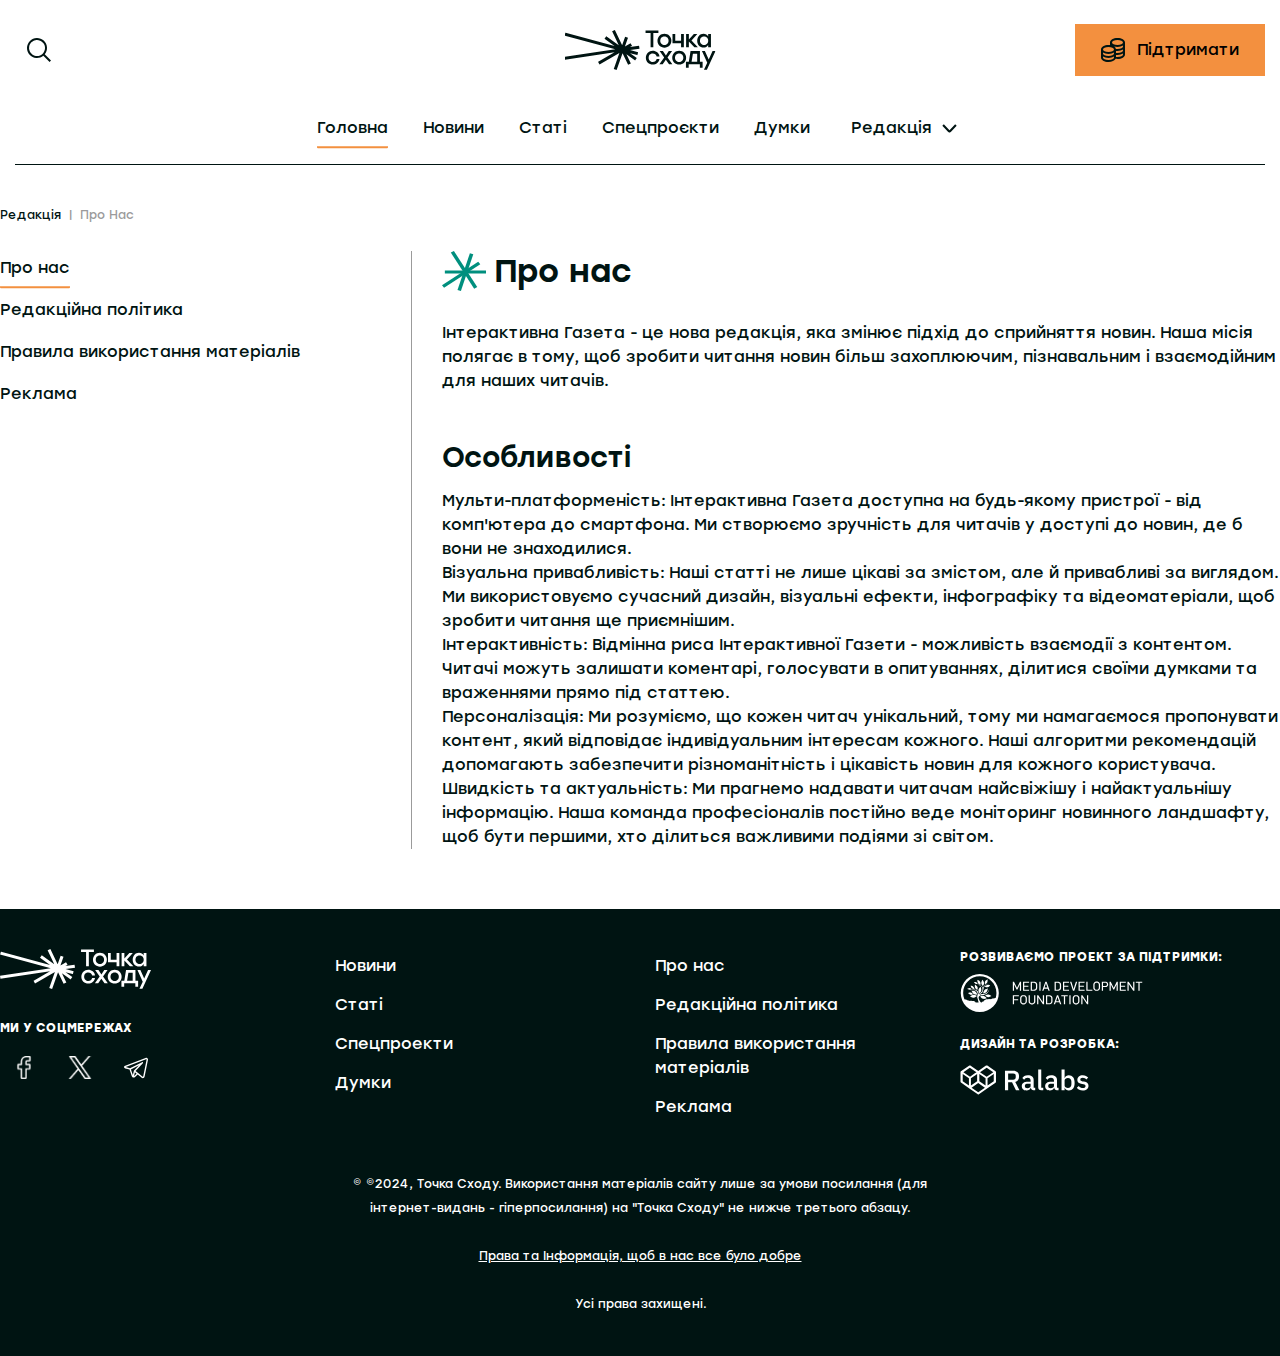
==== commit 4d7833e1: "pushed the latest updates" ====
--- a/about-us.html
+++ b/about-us.html
@@ -8,16 +8,16 @@
   <title>Про нас</title>
 
   <link rel="shortcut icon" href="favicon.ico" type="image/x-icon">
-  <link rel="stylesheet" href="css/main.min.css?_v=20240326102725">
-
-  <script defer="defer" src="js/main.min.js?_v=20240326102725"></script>
+  <link rel="stylesheet" href="css/main.min.css?_v=20240401140543">
+
+  <script defer="defer" src="js/main.min.js?_v=20240401140543"></script>
 </head>
 
 <body>
 
 <header class="header">
   <div class="container">
-    <div class="row">
+    <div class="header__row">
       <input type="checkbox" id="mobile-menu">
       <label class="menu-hamburger" for="mobile-menu">
         <span class="menu-hamburger__line"></span>
@@ -110,7 +110,7 @@
       </div>
     </div>
 
-    <div class="row">
+    <div class="header__row header__row">
       <nav class="main-navigation">
     <ul class="menu__list">
         <li class="menu__item menu__item--active">
@@ -149,9 +149,7 @@
 </nav>
     </div>
 
-    <div class="row">
-      <hr class="divider-h">
-    </div>
+    <hr class="divider-h">
   </div>
 </header>
 
--- a/css/main.min.css
+++ b/css/main.min.css
@@ -3,4 +3,4 @@
  * Copyright 2011-2018 The Bootstrap Authors
  * Copyright 2011-2018 Twitter, Inc.
  * Licensed under MIT (https://github.com/twbs/bootstrap/blob/master/LICENSE)
- */@-ms-viewport{width:device-width}html{-webkit-box-sizing:border-box;box-sizing:border-box;-ms-overflow-style:scrollbar}*,::after,::before{-webkit-box-sizing:inherit;box-sizing:inherit}.container{width:100%;padding-right:15px;padding-left:15px;margin-right:auto;margin-left:auto}.container-fluid{width:100%;padding-right:15px;padding-left:15px;margin-right:auto;margin-left:auto}.row{margin-right:-15px;margin-left:-15px}.row--wrap{display:-ms-flexbox;display:-webkit-box;display:flex;-ms-flex-wrap:wrap;flex-wrap:wrap}.no-gutters{margin-right:0;margin-left:0}.no-gutters>.col,.no-gutters>[class*=col-]{padding-right:0;padding-left:0}.col,.col-1,.col-10,.col-11,.col-12,.col-2,.col-3,.col-4,.col-5,.col-6,.col-7,.col-8,.col-9,.col-auto,.col-lg,.col-lg-1,.col-lg-10,.col-lg-11,.col-lg-12,.col-lg-2,.col-lg-3,.col-lg-4,.col-lg-5,.col-lg-6,.col-lg-7,.col-lg-8,.col-lg-9,.col-lg-auto,.col-md,.col-md-1,.col-md-10,.col-md-11,.col-md-12,.col-md-2,.col-md-3,.col-md-4,.col-md-5,.col-md-6,.col-md-7,.col-md-8,.col-md-9,.col-md-auto,.col-sm,.col-sm-1,.col-sm-10,.col-sm-11,.col-sm-12,.col-sm-2,.col-sm-3,.col-sm-4,.col-sm-5,.col-sm-6,.col-sm-7,.col-sm-8,.col-sm-9,.col-sm-auto,.col-xl,.col-xl-1,.col-xl-10,.col-xl-11,.col-xl-12,.col-xl-2,.col-xl-3,.col-xl-4,.col-xl-5,.col-xl-6,.col-xl-7,.col-xl-8,.col-xl-9,.col-xl-auto{position:relative;width:100%;min-height:1px;padding-right:15px;padding-left:15px}.col{-ms-flex-preferred-size:0;flex-basis:0;-ms-flex-positive:1;-webkit-box-flex:1;flex-grow:1;max-width:100%}.col-auto{-ms-flex:0 0 auto;-webkit-box-flex:0;flex:0 0 auto;width:auto;max-width:none}.col-1{-ms-flex:0 0 8.333333%;-webkit-box-flex:0;flex:0 0 8.333333%;max-width:8.333333%}.col-2{-ms-flex:0 0 16.666667%;-webkit-box-flex:0;flex:0 0 16.666667%;max-width:16.666667%}.col-3{-ms-flex:0 0 25%;-webkit-box-flex:0;flex:0 0 25%;max-width:25%}.col-4{-ms-flex:0 0 33.333333%;-webkit-box-flex:0;flex:0 0 33.333333%;max-width:33.333333%}.col-5{-ms-flex:0 0 41.666667%;-webkit-box-flex:0;flex:0 0 41.666667%;max-width:41.666667%}.col-6{-ms-flex:0 0 50%;-webkit-box-flex:0;flex:0 0 50%;max-width:50%}.col-7{-ms-flex:0 0 58.333333%;-webkit-box-flex:0;flex:0 0 58.333333%;max-width:58.333333%}.col-8{-ms-flex:0 0 66.666667%;-webkit-box-flex:0;flex:0 0 66.666667%;max-width:66.666667%}.col-9{-ms-flex:0 0 75%;-webkit-box-flex:0;flex:0 0 75%;max-width:75%}.col-10{-ms-flex:0 0 83.333333%;-webkit-box-flex:0;flex:0 0 83.333333%;max-width:83.333333%}.col-11{-ms-flex:0 0 91.666667%;-webkit-box-flex:0;flex:0 0 91.666667%;max-width:91.666667%}.col-12{-ms-flex:0 0 100%;-webkit-box-flex:0;flex:0 0 100%;max-width:100%}.order-first{-ms-flex-order:-1;-webkit-box-ordinal-group:0;order:-1}.order-last{-ms-flex-order:13;-webkit-box-ordinal-group:14;order:13}.order-0{-ms-flex-order:0;-webkit-box-ordinal-group:1;order:0}.order-1{-ms-flex-order:1;-webkit-box-ordinal-group:2;order:1}.order-2{-ms-flex-order:2;-webkit-box-ordinal-group:3;order:2}.order-3{-ms-flex-order:3;-webkit-box-ordinal-group:4;order:3}.order-4{-ms-flex-order:4;-webkit-box-ordinal-group:5;order:4}.order-5{-ms-flex-order:5;-webkit-box-ordinal-group:6;order:5}.order-6{-ms-flex-order:6;-webkit-box-ordinal-group:7;order:6}.order-7{-ms-flex-order:7;-webkit-box-ordinal-group:8;order:7}.order-8{-ms-flex-order:8;-webkit-box-ordinal-group:9;order:8}.order-9{-ms-flex-order:9;-webkit-box-ordinal-group:10;order:9}.order-10{-ms-flex-order:10;-webkit-box-ordinal-group:11;order:10}.order-11{-ms-flex-order:11;-webkit-box-ordinal-group:12;order:11}.order-12{-ms-flex-order:12;-webkit-box-ordinal-group:13;order:12}.offset-1{margin-left:8.333333%}.offset-2{margin-left:16.666667%}.offset-3{margin-left:25%}.offset-4{margin-left:33.333333%}.offset-5{margin-left:41.666667%}.offset-6{margin-left:50%}.offset-7{margin-left:58.333333%}.offset-8{margin-left:66.666667%}.offset-9{margin-left:75%}.offset-10{margin-left:83.333333%}.offset-11{margin-left:91.666667%}.d-none{display:none!important}.d-inline{display:inline!important}.d-inline-block{display:inline-block!important}.d-block{display:block!important}.d-table{display:table!important}.d-table-row{display:table-row!important}.d-table-cell{display:table-cell!important}.d-flex{display:-ms-flexbox!important;display:-webkit-box!important;display:flex!important}.d-inline-flex{display:-ms-inline-flexbox!important;display:-webkit-inline-box!important;display:inline-flex!important}.flex-row{-ms-flex-direction:row!important;-webkit-box-orient:horizontal!important;-webkit-box-direction:normal!important;flex-direction:row!important}.flex-column{-ms-flex-direction:column!important;-webkit-box-orient:vertical!important;-webkit-box-direction:normal!important;flex-direction:column!important}.flex-row-reverse{-ms-flex-direction:row-reverse!important;-webkit-box-orient:horizontal!important;-webkit-box-direction:reverse!important;flex-direction:row-reverse!important}.flex-column-reverse{-ms-flex-direction:column-reverse!important;-webkit-box-orient:vertical!important;-webkit-box-direction:reverse!important;flex-direction:column-reverse!important}.flex-wrap{-ms-flex-wrap:wrap!important;flex-wrap:wrap!important}.flex-nowrap{-ms-flex-wrap:nowrap!important;flex-wrap:nowrap!important}.flex-wrap-reverse{-ms-flex-wrap:wrap-reverse!important;flex-wrap:wrap-reverse!important}.flex-fill{-ms-flex:1 1 auto!important;-webkit-box-flex:1!important;flex:1 1 auto!important}.flex-grow-0{-ms-flex-positive:0!important;-webkit-box-flex:0!important;flex-grow:0!important}.flex-grow-1{-ms-flex-positive:1!important;-webkit-box-flex:1!important;flex-grow:1!important}.flex-shrink-0{-ms-flex-negative:0!important;flex-shrink:0!important}.flex-shrink-1{-ms-flex-negative:1!important;flex-shrink:1!important}.justify-content-start{-ms-flex-pack:start!important;-webkit-box-pack:start!important;justify-content:flex-start!important}.justify-content-end{-ms-flex-pack:end!important;-webkit-box-pack:end!important;justify-content:flex-end!important}.justify-content-center{-ms-flex-pack:center!important;-webkit-box-pack:center!important;justify-content:center!important}.justify-content-between{-ms-flex-pack:justify!important;-webkit-box-pack:justify!important;justify-content:space-between!important}.justify-content-around{-ms-flex-pack:distribute!important;justify-content:space-around!important}.align-items-start{-ms-flex-align:start!important;-webkit-box-align:start!important;align-items:flex-start!important}.align-items-end{-ms-flex-align:end!important;-webkit-box-align:end!important;align-items:flex-end!important}.align-items-center{-ms-flex-align:center!important;-webkit-box-align:center!important;align-items:center!important}.align-items-baseline{-ms-flex-align:baseline!important;-webkit-box-align:baseline!important;align-items:baseline!important}.align-items-stretch{-ms-flex-align:stretch!important;-webkit-box-align:stretch!important;align-items:stretch!important}.align-content-start{-ms-flex-line-pack:start!important;align-content:flex-start!important}.align-content-end{-ms-flex-line-pack:end!important;align-content:flex-end!important}.align-content-center{-ms-flex-line-pack:center!important;align-content:center!important}.align-content-between{-ms-flex-line-pack:justify!important;align-content:space-between!important}.align-content-around{-ms-flex-line-pack:distribute!important;align-content:space-around!important}.align-content-stretch{-ms-flex-line-pack:stretch!important;align-content:stretch!important}.align-self-auto{-ms-flex-item-align:auto!important;align-self:auto!important}.align-self-start{-ms-flex-item-align:start!important;align-self:flex-start!important}.align-self-end{-ms-flex-item-align:end!important;align-self:flex-end!important}.align-self-center{-ms-flex-item-align:center!important;align-self:center!important}.align-self-baseline{-ms-flex-item-align:baseline!important;align-self:baseline!important}.align-self-stretch{-ms-flex-item-align:stretch!important;align-self:stretch!important}.splide__container{-webkit-box-sizing:border-box;box-sizing:border-box;position:relative}.splide__list{margin:0!important;padding:0!important}.splide__list{-webkit-backface-visibility:hidden;backface-visibility:hidden;display:-ms-flexbox;display:-webkit-box;display:flex;height:100%}.splide.is-initialized:not(.is-active) .splide__list{display:block}.splide__pagination{-ms-flex-align:center;-webkit-box-align:center;align-items:center;display:-ms-flexbox;display:-webkit-box;display:flex;-ms-flex-wrap:wrap;flex-wrap:wrap;-ms-flex-pack:center;-webkit-box-pack:center;justify-content:center;margin:0;pointer-events:none}.splide__pagination li{display:inline-block;line-height:1;list-style-type:none;margin:0;pointer-events:auto}.splide:not(.is-overflow) .splide__pagination{display:none}.splide__progress__bar{width:0}.splide{position:relative;visibility:hidden}.splide.is-initialized,.splide.is-rendered{visibility:visible}.splide__slide{list-style-type:none!important}.splide__slide{-webkit-backface-visibility:hidden;backface-visibility:hidden;-webkit-box-sizing:border-box;box-sizing:border-box;-ms-flex-negative:0;flex-shrink:0;margin:0;position:relative}.splide__slide img{vertical-align:bottom}.splide__spinner{-webkit-animation:splide-loading 1s linear infinite;animation:splide-loading 1s linear infinite;border:2px solid #999;border-left-color:transparent;border-radius:50%;bottom:0;contain:strict;display:inline-block;height:20px;left:0;margin:auto;position:absolute;right:0;top:0;width:20px}.splide__sr{clip:rect(0 0 0 0);border:0;height:1px;margin:-1px;overflow:hidden;padding:0;position:absolute;width:1px}.splide__toggle.is-active .splide__toggle__play,.splide__toggle__pause{display:none}.splide__toggle.is-active .splide__toggle__pause{display:inline}.splide__track{overflow:hidden;position:relative;z-index:0}@-webkit-keyframes splide-loading{0%{-webkit-transform:rotate(0);transform:rotate(0)}to{-webkit-transform:rotate(1turn);transform:rotate(1turn)}}@keyframes splide-loading{0%{-webkit-transform:rotate(0);transform:rotate(0)}to{-webkit-transform:rotate(1turn);transform:rotate(1turn)}}.splide__track--draggable{-webkit-touch-callout:none;-webkit-user-select:none;-ms-user-select:none;-moz-user-select:none;user-select:none}.splide__track--fade>.splide__list>.splide__slide{margin:0!important}.splide__track--fade>.splide__list>.splide__slide{opacity:0;z-index:0}.splide__track--fade>.splide__list>.splide__slide.is-active{opacity:1;z-index:1}.splide--rtl{direction:rtl}.splide__track--ttb>.splide__list{display:block}.splide__arrow{-ms-flex-align:center;-webkit-box-align:center;align-items:center;background:#ccc;border:0;border-radius:50%;cursor:pointer;display:-ms-flexbox;display:-webkit-box;display:flex;height:2em;-ms-flex-pack:center;-webkit-box-pack:center;justify-content:center;opacity:.7;padding:0;position:absolute;top:50%;-webkit-transform:translateY(-50%);-ms-transform:translateY(-50%);transform:translateY(-50%);width:2em;z-index:1}.splide__arrow svg{fill:#000;height:1.2em;width:1.2em}.splide__arrow:hover:not(:disabled){opacity:.9}.splide__arrow:disabled{opacity:.3}.splide__arrow:focus-visible{outline:3px solid #0bf;outline-offset:3px}.splide__arrow--prev{left:1em}.splide__arrow--prev svg{-webkit-transform:scaleX(-1);-ms-transform:scaleX(-1);transform:scaleX(-1)}.splide__arrow--next{right:1em}.splide.is-focus-in .splide__arrow:focus{outline:3px solid #0bf;outline-offset:3px}.splide__pagination{bottom:.5em;left:0;padding:0 1em;position:absolute;right:0;z-index:1}.splide__pagination__page{background:#ccc;border:0;border-radius:50%;display:inline-block;height:8px;margin:3px;opacity:.7;padding:0;position:relative;-webkit-transition:-webkit-transform .2s linear;transition:-webkit-transform .2s linear;transition:transform .2s linear;transition:transform .2s linear,-webkit-transform .2s linear;width:8px}.splide__pagination__page.is-active{background:#fff;-webkit-transform:scale(1.4);-ms-transform:scale(1.4);transform:scale(1.4);z-index:1}.splide__pagination__page:hover{cursor:pointer;opacity:.9}.splide__pagination__page:focus-visible{outline:3px solid #0bf;outline-offset:3px}.splide.is-focus-in .splide__pagination__page:focus{outline:3px solid #0bf;outline-offset:3px}.splide__progress__bar{background:#ccc;height:3px}.splide__slide{-webkit-tap-highlight-color:transparent}.splide__slide:focus{outline:0}@supports (outline-offset:-3px){.splide__slide:focus-visible{outline:3px solid #0bf;outline-offset:-3px}}@supports (outline-offset:-3px){.splide.is-focus-in .splide__slide:focus{outline:3px solid #0bf;outline-offset:-3px}}.splide__toggle{cursor:pointer}.splide__toggle:focus-visible{outline:3px solid #0bf;outline-offset:3px}.splide.is-focus-in .splide__toggle:focus{outline:3px solid #0bf;outline-offset:3px}.splide__track--nav>.splide__list>.splide__slide{border:3px solid transparent;cursor:pointer}.splide__track--nav>.splide__list>.splide__slide.is-active{border:3px solid #000}.splide__arrows--rtl .splide__arrow--prev{left:auto;right:1em}.splide__arrows--rtl .splide__arrow--prev svg{-webkit-transform:scaleX(1);-ms-transform:scaleX(1);transform:scaleX(1)}.splide__arrows--rtl .splide__arrow--next{left:1em;right:auto}.splide__arrows--rtl .splide__arrow--next svg{-webkit-transform:scaleX(-1);-ms-transform:scaleX(-1);transform:scaleX(-1)}.splide__arrows--ttb .splide__arrow{left:50%;-webkit-transform:translate(-50%);-ms-transform:translate(-50%);transform:translate(-50%)}.splide__arrows--ttb .splide__arrow--prev{top:1em}.splide__arrows--ttb .splide__arrow--prev svg{-webkit-transform:rotate(-90deg);-ms-transform:rotate(-90deg);transform:rotate(-90deg)}.splide__arrows--ttb .splide__arrow--next{bottom:1em;top:auto}.splide__arrows--ttb .splide__arrow--next svg{-webkit-transform:rotate(90deg);-ms-transform:rotate(90deg);transform:rotate(90deg)}.splide__pagination--ttb{bottom:0;display:-ms-flexbox;display:-webkit-box;display:flex;-ms-flex-direction:column;-webkit-box-orient:vertical;-webkit-box-direction:normal;flex-direction:column;left:auto;padding:1em 0;right:.5em;top:0}.icon{display:inline-block;width:24px;height:24px;background-color:#001412;background-color:var(--black-color);-webkit-mask-repeat:no-repeat;mask-repeat:no-repeat;-webkit-mask-size:100%;mask-size:100%;-webkit-mask-position:center;mask-position:center;position:relative}.icon:hover{background-color:#f3903f;background-color:var(--primary-color)}.icon-search{-webkit-mask-image:url(../../images/icons/search.svg);mask-image:url(../../images/icons/search.svg)}.icon-arrow-left{-webkit-mask-image:url(../../images/icons/arrow-left.svg);mask-image:url(../../images/icons/arrow-left.svg)}.icon-arrow-right{-webkit-mask-image:url(../../images/icons/arrow-right.svg);mask-image:url(../../images/icons/arrow-right.svg)}.icon-arrow-down{-webkit-mask-image:url(../../images/icons/arrow-down.svg);mask-image:url(../../images/icons/arrow-down.svg)}.icon-donation{-webkit-mask-image:url(../../images/icons/donation.svg);mask-image:url(../../images/icons/donation.svg)}.icon-pdf{-webkit-mask-image:url(../../images/icons/pdf.svg);mask-image:url(../../images/icons/pdf.svg)}.icon-copy{-webkit-mask-image:url(../../images/icons/copy.svg);mask-image:url(../../images/icons/copy.svg)}.icon-facebook{-webkit-mask-image:url(../../images/icons/facebook.svg);mask-image:url(../../images/icons/facebook.svg)}.icon-telegram{-webkit-mask-image:url(../../images/icons/telegram.svg);mask-image:url(../../images/icons/telegram.svg)}.icon-instagram{-webkit-mask-image:url(../../images/icons/instagram.svg);mask-image:url(../../images/icons/instagram.svg)}.icon-twitter{-webkit-mask-image:url(../../images/icons/twitter.svg);mask-image:url(../../images/icons/twitter.svg)}.icon-viber{-webkit-mask-image:url(../../images/icons/viber.svg);mask-image:url(../../images/icons/viber.svg)}*{scrollbar-width:.5rem;scrollbar-color:#f3903f #d6d6d6;scrollbar-color:var(--primary-color) #d6d6d6}::-webkit-scrollbar{width:.5rem;background-color:#fff;background-color:var(--white-color)}::-webkit-scrollbar-track{-webkit-box-shadow:inset 0 0 .375rem rgba(0,0,0,.2);box-shadow:inset 0 0 .375rem rgba(0,0,0,.2);border-radius:.25rem;background:#eee}::-webkit-scrollbar-thumb{border-radius:.25rem;border:0 none #fff;background-color:#f3903f;background-color:var(--primary-color)}::-webkit-scrollbar-thumb:hover{background-color:#f3903f;background-color:var(--primary-hover-color)}@-webkit-keyframes show-header{0%{top:-100%}100%{top:0}}@keyframes show-header{0%{top:-100%}100%{top:0}}@-webkit-keyframes fade-up-big{0%{-webkit-transform:translateY(1rem);transform:translateY(1rem);opacity:0}100%{-webkit-transform:translateY(0);transform:translateY(0);opacity:1}}@keyframes fade-up-big{0%{-webkit-transform:translateY(1rem);transform:translateY(1rem);opacity:0}100%{-webkit-transform:translateY(0);transform:translateY(0);opacity:1}}@-webkit-keyframes rotation{from{-webkit-transform:rotate(0);transform:rotate(0)}to{-webkit-transform:rotate(359deg);transform:rotate(359deg)}}@keyframes rotation{from{-webkit-transform:rotate(0);transform:rotate(0)}to{-webkit-transform:rotate(359deg);transform:rotate(359deg)}}[class*=-ibg]{position:relative}[class*=-ibg] img{position:absolute;width:100%;height:100%;top:0;left:0;-o-object-fit:cover;object-fit:cover}[class*=-ibg_contain] img{-o-object-fit:contain;object-fit:contain}.wrapper{display:-webkit-box;display:-ms-flexbox;display:flex;-webkit-box-orient:vertical;-webkit-box-direction:normal;-ms-flex-direction:column;flex-direction:column;min-height:100%;overflow:hidden}.page{position:relative;-webkit-box-flex:1;-ms-flex:1 1 auto;flex:1 1 auto}.page [data-observ]{position:absolute;top:0;left:0;width:100%;height:.125rem;background:0 0;pointer-events:none}.page_start{padding-top:6.25rem}hr{width:100%;margin:8px 0;border-top:1px solid #001412;border-top:1px solid var(--hr-color)}.page__header{display:-webkit-box;display:-ms-flexbox;display:flex;-webkit-box-align:center;-ms-flex-align:center;align-items:center;-webkit-box-pack:start;-ms-flex-pack:start;justify-content:flex-start;margin-bottom:30px}.page__header img{margin-right:8px}.page__heading{font-size:2rem;font-weight:500;line-height:2.5rem}.page__content hr{margin:40px 0}.page__content h2,.page__content h3,.page__content h4,.page__content h5,.page__content h6{margin-bottom:16px}.border-left{border-left:1px solid #a8a8a8;border-left:1px solid var(--vr-color)}.border-right{border-right:1px solid #a8a8a8;border-right:1px solid var(--vr-color)}.button{display:-webkit-inline-box;display:-ms-inline-flexbox;display:inline-flex;-webkit-box-align:center;-ms-flex-align:center;align-items:center;-webkit-box-pack:start;-ms-flex-pack:start;justify-content:flex-start;font-size:16px;font-weight:400;line-height:24px;padding:12px 24px;-webkit-transition:.3s ease-in-out;transition:.3s ease-in-out;-webkit-transition:var(--bs-transition);transition:var(--bs-transition)}.button .icon{width:24px;height:24px}.button--icon-prepend .icon{margin-right:10px}.button--icon-append .icon{margin-left:10px}.button--primary{background-color:#f3903f;background-color:var(--primary-background-color);border:2px solid transparent}.button--primary:hover{background-color:#f3903f;background-color:var(--primary-hover-color);border-color:#001412}.button--primary:active{color:#fff;color:var(--white-color);background-color:#001412;background-color:var(--black-color);border-color:#001412}.button--primary:disabled,.button--primary[disabled]{background-color:#9b9b9b;background-color:var(--primary-disabled-background-color)}.button--secondary{background-color:#fff;background-color:var(--secondary-background-color);border:2px solid #001412;border:2px solid var(--black-color)}.button--secondary:hover{color:#f3903f;color:var(--primary-color);border-color:#f3903f;border-color:var(--primary-color);background-color:#fff;background-color:var(--secondary-hover-background-color)}.button--secondary:active{color:#f3903f;color:var(--primary-color);background-color:rgba(243,144,63,.10196);background-color:var(--secondary-active-background-color)}.button--secondary:disabled,.button--secondary[disabled]{color:#9b9b9b;color:var(--secondary-disabled-background-color)}a{color:#001412;color:var(--black-color)}a.link{display:inline-block;padding:5px 10px;position:relative}a.link--with-image{display:-webkit-inline-box;display:-ms-inline-flexbox;display:inline-flex}a.link--underline:after{content:"";position:absolute;bottom:0;left:10px;width:calc(100% - 20px);height:2px;border-radius:0 0 1px 1px;background-color:#f3903f;background-color:var(--primary-color);opacity:1;-webkit-transform:translate3d(0,.2em,0);transform:translate3d(0,.2em,0)}a:hover{color:#f3903f;color:var(--primary-color)}h1{font-size:2rem;font-weight:500;line-height:2.5rem}h2{font-size:1.75rem;font-weight:500;line-height:2rem}h3{font-size:1.5rem;font-weight:500;line-height:1.75rem}h4{font-size:1.25rem;font-weight:500;line-height:1.5rem}h5{font-size:1rem;font-weight:500;line-height:1.25rem}h6{font-size:.75rem;font-weight:400;line-height:1rem}.reading-time,time{font-size:.75rem;font-weight:700;line-height:1rem;color:#686868;color:var(--gray-color-secondary)}.sep-v{font-size:16px;font-weight:400;line-height:24px}.section{margin:60px 0}.section__header{display:-webkit-box;display:-ms-flexbox;display:flex;-webkit-box-align:center;-ms-flex-align:center;align-items:center;-webkit-box-pack:justify;-ms-flex-pack:justify;justify-content:space-between;margin-bottom:40px}.menu-dropdown{position:relative;display:inline-block}.menu-dropdown__button{display:-webkit-inline-box;display:-ms-inline-flexbox;display:inline-flex;-webkit-box-align:center;-ms-flex-align:center;align-items:center;padding:16px;font-size:1rem;border:none;cursor:pointer}.menu-dropdown__button .icon{width:15px;height:15px}.menu-dropdown__button--icon-prepend .icon{margin-right:10px}.menu-dropdown__button--icon-append .icon{margin-left:10px}.menu-dropdown__content{display:none;position:absolute;background-color:#fff;background-color:var(--white-color);padding:10px 15px;min-width:160px;-webkit-box-shadow:0 8px 16px 0 rgba(0,0,0,.2);box-shadow:0 8px 16px 0 rgba(0,0,0,.2);z-index:1}.menu-dropdown__content a{font-size:1rem;padding:12px 0;-webkit-text-decoration:none;text-decoration:none;white-space:nowrap;display:block;position:relative}.menu-dropdown__content a:after{content:"";position:absolute;bottom:6px;left:0;width:100%;height:2px;border-radius:0 0 1px 1px;background-color:#f3903f;background-color:var(--primary-color);opacity:0}.menu-dropdown__content a:hover::after{opacity:1;-webkit-transform:translate3d(0,.2em,0);transform:translate3d(0,.2em,0)}.menu-dropdown:hover .menu-dropdown__content{display:block}.tooltip{-webkit-text-decoration:none;text-decoration:none;position:relative}.tooltip__content,.tooltip__content:after{-webkit-transform:translate3d(0,0,0);transform:translate3d(0,0,0);-webkit-backface-visibility:hidden;backface-visibility:hidden;will-change:transform;opacity:0;pointer-events:none;-webkit-transition:all .18s ease-in-out 0s;transition:all .18s ease-in-out 0s;position:absolute;-webkit-box-sizing:border-box;box-sizing:border-box;z-index:10;-webkit-transform-origin:top;-ms-transform-origin:top;transform-origin:top}.tooltip__content{display:-webkit-inline-box;display:-ms-inline-flexbox;display:inline-flex;-webkit-box-orient:vertical;-webkit-box-direction:normal;-ms-flex-direction:column;flex-direction:column;background:#fff;-webkit-box-shadow:0 3px 25px 0 rgba(0,0,0,.3490196078);box-shadow:0 3px 25px 0 rgba(0,0,0,.3490196078);border-radius:4px;color:#001412;color:var(--black-color);min-width:225px;padding:8px;margin-bottom:4px;font-size:.75rem;font-weight:400;line-height:1rem;-webkit-box-sizing:content-box;box-sizing:content-box;-webkit-transform:translate3d(-50%,0,0);transform:translate3d(-50%,0,0);bottom:100%;left:50%}.tooltip__content:after{background-size:100% auto!important}.tooltip__content:after{content:"";background:url(data:image/svg+xml;charset=utf-8,%3Csvg%20xmlns%3D%22http%3A%2F%2Fwww.w3.org%2F2000%2Fsvg%22%20width%3D%2236px%22%20height%3D%2212px%22%3E%3Cpath%20fill%3D%22rgba%28255%2C%20255%2C%20255%2C%201%29%22%20transform%3D%22rotate%280%29%22%20d%3D%22M2.658%2C0.000%20C-13.615%2C0.000%2050.938%2C0.000%2034.662%2C0.000%20C28.662%2C0.000%2023.035%2C12.002%2018.660%2C12.002%20C14.285%2C12.002%208.594%2C0.000%202.658%2C0.000%20Z%22%2F%3E%3C%2Fsvg%3E) no-repeat;height:6px;width:18px;margin-bottom:5px;-webkit-transform:translate3d(-50%,0,0);transform:translate3d(-50%,0,0);bottom:-15px;left:50%}.tooltip__content img{border-radius:4px;max-height:125px;margin-bottom:8px}.tooltip:hover .tooltip__content{-webkit-transform:translate3d(-50%,-5px,0);transform:translate3d(-50%,-5px,0);opacity:1;pointer-events:auto}.tooltip:hover .tooltip__content:after{opacity:1;pointer-events:auto;-webkit-transform:translate3d(-50%,-5px,0);transform:translate3d(-50%,-5px,0)}button#donation-btn .icon{margin-right:12px}.homepage .recent-news .article-time-row--important{padding:16px 8px!important;border-bottom:2px solid #f3903f!important;border-bottom:2px solid var(--primary-color)!important}.homepage .recent-news .article-time-row--important{border:2px solid #f3903f;border:2px solid var(--primary-color)}.header{width:100%;-webkit-transition:background-color .3s ease-in-out;transition:background-color .3s ease-in-out;-webkit-transition:background-color var(--bs-transition);transition:background-color var(--bs-transition);z-index:50;padding-top:24px;margin-bottom:30px}.header-is-sticky .header{position:fixed;background-color:#fff;background-color:var(--white-color)}.header .container{height:100%}.header .row{display:-webkit-box;display:-ms-flexbox;display:flex;-webkit-box-pack:justify;-ms-flex-pack:justify;justify-content:space-between;-webkit-box-align:center;-ms-flex-align:center;align-items:center;position:relative}.header .row:first-child{margin-bottom:24px}.header hr{margin:0}.header__logo{position:absolute;top:50%;left:50%;-webkit-transform:translate(-50%,-50%);-ms-transform:translate(-50%,-50%);transform:translate(-50%,-50%)}.header__buttons{display:-webkit-box;display:-ms-flexbox;display:flex;-webkit-box-align:center;-ms-flex-align:center;align-items:center;-webkit-box-pack:justify;-ms-flex-pack:justify;justify-content:space-between}.header__buttons>:not(:last-child){margin-right:20px}.header .main-navigation{margin:0 auto}.header .main-navigation .menu__list{display:-webkit-box;display:-ms-flexbox;display:flex;-webkit-box-align:center;-ms-flex-align:center;align-items:center;-webkit-box-pack:justify;-ms-flex-pack:justify;justify-content:space-between;margin:0 auto}.header .main-navigation .menu__list .menu__item:not(:last-child){margin-right:15px}.header .main-navigation .menu__list .menu__item--active .menu__link::after{opacity:1;-webkit-transform:translate3d(0,.2em,0);transform:translate3d(0,.2em,0)}.header .main-navigation .menu__list .menu__link{display:block;padding:5px 10px;position:relative}.header .main-navigation .menu__list .menu__link:after{content:"";position:absolute;bottom:0;left:10px;width:calc(100% - 20px);height:2px;border-radius:0 0 1px 1px;background-color:#f3903f;background-color:var(--primary-color);opacity:0}.header .main-navigation .menu__list .menu__link:hover::after{opacity:1;-webkit-transform:translate3d(0,.2em,0);transform:translate3d(0,.2em,0)}.menu-hamburger{cursor:pointer;padding:40px 20px}.menu-hamburger__line{background:#001412;background:var(--black-color);display:block;height:2px;position:relative;width:24px}.menu-hamburger__line::after,.menu-hamburger__line::before{background:#001412;background:var(--black-color);content:"";display:block;height:100%;position:absolute;-webkit-transition:all .2s ease-out;transition:all .2s ease-out;width:100%}.menu-hamburger__line::before{top:7px}.menu-hamburger__line::after{top:-7px}input#mobile-menu{display:none}input#mobile-menu:checked~.mobile-menu{max-height:100%}input#mobile-menu:checked~.menu-hamburger .menu-hamburger__line{background:0 0}input#mobile-menu:checked~.menu-hamburger .menu-hamburger__line::before{-webkit-transform:rotate(-45deg);-ms-transform:rotate(-45deg);transform:rotate(-45deg);top:0}input#mobile-menu:checked~.menu-hamburger .menu-hamburger__line::after{-webkit-transform:rotate(45deg);-ms-transform:rotate(45deg);transform:rotate(45deg);top:0}.mobile-menu{display:-webkit-box;display:-ms-flexbox;display:flex;-webkit-box-orient:vertical;-webkit-box-direction:normal;-ms-flex-direction:column;flex-direction:column;-webkit-box-align:start;-ms-flex-align:start;align-items:flex-start;width:100%;height:calc(100% - 100px);background-color:#fff;background-color:var(--white-color);overflow:hidden;max-height:0;position:fixed;z-index:99;top:100px;-webkit-transition:max-height .5s ease-out;transition:max-height .5s ease-out}.mobile-menu .mobile-search-bar{margin-bottom:24px}.mobile-menu .social-media{display:-webkit-box;display:-ms-flexbox;display:flex;-webkit-box-align:center;-ms-flex-align:center;align-items:center;-webkit-box-pack:start;-ms-flex-pack:start;justify-content:flex-start;margin-top:auto}.mobile-menu .social-media__item:not(:last-child){margin-right:24px}.mobile-navigation .menu__item:not(:last-child){margin-bottom:15px}.search-bar{display:-webkit-box;display:-ms-flexbox;display:flex;-webkit-box-align:center;-ms-flex-align:center;align-items:center;-webkit-box-pack:left;-ms-flex-pack:left;justify-content:left;height:50px;position:relative}.search-bar__btn-open{height:48px;width:48px;background:0 0;z-index:10}.search-bar__btn-open .icon{height:100%;width:100%}.search-bar__btn-close{height:48px;width:48px;font-size:32px;background:0 0;opacity:0;-webkit-transition:opacity .25s,-webkit-transform .25s;transition:opacity .25s,-webkit-transform .25s;transition:opacity .25s,transform .25s;transition:opacity .25s,transform .25s,-webkit-transform .25s;z-index:9;position:absolute;right:0;top:0}.search-bar__input{height:100%;width:375px;border:1px solid #9b9b9b;border:1px solid var(--gray-color-primary);padding:5px 50px 5px 50px;opacity:0;-webkit-transition:opacity .25s,-webkit-transform .25s;transition:opacity .25s,-webkit-transform .25s;transition:opacity .25s,transform .25s;transition:opacity .25s,transform .25s,-webkit-transform .25s;position:absolute;left:0}.search-bar__input input[type=search]{width:100%;height:100%}.search-bar--active .search-bar__input{opacity:1}.search-bar--active .search-bar__btn-close{opacity:1}.navigation-tabs{display:-webkit-box;display:-ms-flexbox;display:flex;-webkit-box-align:center;-ms-flex-align:center;align-items:center;-webkit-box-pack:justify;-ms-flex-pack:justify;justify-content:space-between;margin-bottom:20px}.navigation-tabs__tabs{display:-webkit-box;display:-ms-flexbox;display:flex;-webkit-box-align:center;-ms-flex-align:center;align-items:center;-webkit-box-pack:start;-ms-flex-pack:start;justify-content:flex-start}.navigation-tabs__tab{display:block;padding:5px 10px;background:0 0;position:relative}.navigation-tabs__tab:not(:last-child){margin-right:20px}.navigation-tabs__tab:after{content:"";position:absolute;bottom:0;left:5px;width:calc(100% - 10px);height:2px;border-radius:0 0 1px 1px;background-color:#f3903f;background-color:var(--primary-color);opacity:0}.navigation-tabs__tab--active::after,.navigation-tabs__tab:focus::after,.navigation-tabs__tab:hover::after{opacity:1;-webkit-transform:translate3d(0,.2em,0);transform:translate3d(0,.2em,0)}.navigation-tabs__list ul{display:-webkit-box;display:-ms-flexbox;display:flex;-webkit-box-align:center;-ms-flex-align:center;align-items:center;-webkit-box-pack:justify;-ms-flex-pack:justify;justify-content:space-between}.navigation-tabs__list ul li{height:24px}.navigation-tabs__item--disabled .icon{background-color:#9b9b9b;background-color:var(--gray-color-primary)}.navigation-tabs__item--next,.navigation-tabs__item--prev{display:inline-block;width:24px;height:24px;background:0 0}.navigation-tabs__item--next .icon,.navigation-tabs__item--prev .icon{width:100%;height:100%}.navigation-tabs__item--current{background:0 0;margin:0 16px}.recent-news__heading{display:-webkit-box;display:-ms-flexbox;display:flex;-webkit-box-align:center;-ms-flex-align:center;align-items:center;-webkit-box-pack:start;-ms-flex-pack:start;justify-content:flex-start;margin-bottom:24px}.recent-news__heading img{margin-right:10px}.recent-news__divider{font-size:.75rem;font-weight:700;line-height:1rem;letter-spacing:.02em;text-align:left;padding:16px 0}.recent-news .button{display:block;margin:24px auto 0 auto}.recent-news .article-cards.article-cards--grid-col-2 .article-small-card__image{height:115px}.recent-news .article-rows .article-row:not(:last-child){margin-bottom:16px}.recent-news .article-rows .article-row__header{margin-bottom:4px}.recent-news .article-rows .article-row__image{width:140px;height:75px}.recent-news .article-rows .article-row__title{font-size:1rem;font-weight:400;line-height:1.5rem}.sidebar-navigation{height:100%;border-right:1px solid #9b9b9b;border-right:1px solid var(--gray-color-primary)}.sidebar-navigation__list{display:-webkit-box;display:-ms-flexbox;display:flex;-webkit-box-orient:vertical;-webkit-box-direction:normal;-ms-flex-direction:column;flex-direction:column;-webkit-box-align:start;-ms-flex-align:start;align-items:flex-start;-webkit-box-pack:center;-ms-flex-pack:center;justify-content:center}.sidebar-navigation__item:not(:last-child){margin-bottom:8px}.sidebar-navigation__item--active .sidebar-navigation__link::after{opacity:1;-webkit-transform:translate3d(0,.2em,0);transform:translate3d(0,.2em,0)}.sidebar-navigation__link{display:block;padding:5px 10px 5px 0;position:relative}.sidebar-navigation__link:after{content:"";position:absolute;bottom:0;left:0;width:calc(100% - 10px);height:2px;border-radius:0 0 1px 1px;background-color:#f3903f;background-color:var(--primary-color);opacity:0}.sidebar-navigation__link:hover::after{opacity:1;-webkit-transform:translate3d(0,.2em,0);transform:translate3d(0,.2em,0)}.article-cards--grid{--grid-layout-gap:24px;--grid-column-count:6;--grid-item--min-width:193px;--gap-count:calc(var(--grid-column-count) - 1);--total-gap-width:calc(var(--gap-count) * var(--grid-layout-gap));--grid-item--max-width:calc((100% - var(--total-gap-width)) / var(--grid-column-count));display:grid;grid-template-columns:repeat(auto-fill,minmax(max(193px,calc((100% - calc((6 - 1) * 24px))/ 6)),1fr));grid-template-columns:repeat(auto-fill,minmax(max(193px,calc((100% - calc(calc(6 - 1) * 24px))/ 6)),1fr));grid-template-columns:repeat(auto-fill,minmax(max(var(--grid-item--min-width),var(--grid-item--max-width)),1fr));grid-gap:24px;grid-gap:var(--grid-layout-gap)}.article-cards--grid-col-2{--grid-column-count:2}.article-cards--grid-col-3{--grid-column-count:3}.article-cards--grid-col-4{--grid-column-count:4}.article-cards--with-featured{--grid-column-count:6}.article-cards--with-featured .article-card--featured{grid-column:span 3}.article-cards--with-featured .article-card--featured:nth-child(odd)+.article-card:not(.article-card--featured){grid-column:span 3}.article-cards--with-featured .article-card:not(.article-card--featured){grid-column:span 2}.article-cards .article-card{display:-webkit-box;display:-ms-flexbox;display:flex;-webkit-box-orient:vertical;-webkit-box-direction:normal;-ms-flex-direction:column;flex-direction:column;position:relative}.article-cards .article-card--featured .article-card__image{margin-bottom:24px}.article-cards .article-card--featured .article-card__header{margin-bottom:12px}.article-cards .article-card--featured .article-card__title{font-size:1.625rem;font-weight:500;line-height:2rem}.article-cards .article-card--with-image .article-card__image{height:225px;width:100%}.article-cards .article-card--with-image .article-card__image img{height:100%;width:100%;-o-object-fit:cover;object-fit:cover}.article-cards .article-card__tags{display:-webkit-box;display:-ms-flexbox;display:flex;-webkit-box-align:center;-ms-flex-align:center;align-items:center;-webkit-box-pack:start;-ms-flex-pack:start;justify-content:flex-start;position:absolute;top:10px;left:10px;z-index:2}.article-cards .article-card__tags>:not(:last-child){margin-right:10px}.article-cards .article-card__tag{font-size:.75rem;line-height:1rem;text-transform:uppercase;padding:0 2px;border-radius:1px;color:#fff;color:var(--white-color);background-color:#686868;background-color:var(--gray-color-secondary)}.article-cards .article-card__image{margin-bottom:16px}.article-cards .article-card__image img{height:100%;width:100%;-o-object-fit:cover;object-fit:cover;-webkit-filter:brightness(85%);filter:brightness(85%)}.article-cards .article-card__header{display:-webkit-box;display:-ms-flexbox;display:flex;-webkit-box-align:center;-ms-flex-align:center;align-items:center;-webkit-box-pack:justify;-ms-flex-pack:justify;justify-content:space-between;color:#9b9b9b;color:var(--gray-color-primary);font-size:.75rem;font-weight:700;line-height:1rem;margin-bottom:12px}.article-cards .article-card__header time{color:#686868;color:var(--gray-color-secondary)}.article-cards .article-card__header>:not(:last-child){margin-right:10px}.article-cards .article-card__title{font-size:1.125rem;font-weight:500;line-height:1.5rem}.article-cards .article-card__bottom{display:-webkit-box;display:-ms-flexbox;display:flex;-webkit-box-orient:vertical;-webkit-box-direction:normal;-ms-flex-direction:column;flex-direction:column;color:#9b9b9b;color:var(--gray-color-primary);font-size:.75rem;font-weight:700;line-height:1rem;margin-top:12px}.article-cards .article-card--promo .article-card__tag{background-color:#008f7e;background-color:var(--green-color)}.article-cards .article-card--promo .article-card__title{color:#008f7e;color:var(--green-color);font-weight:700}.article-cards .article-card--important .article-card__tag{background-color:#f3903f;background-color:var(--primary-color)}.article-small-card__image{height:225px;width:100%;margin-bottom:16px}.article-small-card__image img{height:100%;width:100%;-o-object-fit:cover;object-fit:cover;-webkit-filter:brightness(85%);filter:brightness(85%)}.article-small-card__header{display:-webkit-box;display:-ms-flexbox;display:flex;-webkit-box-align:center;-ms-flex-align:center;align-items:center;-webkit-box-pack:justify;-ms-flex-pack:justify;justify-content:space-between;color:#9b9b9b;color:var(--gray-color-primary);font-size:.75rem;font-weight:700;line-height:1rem;margin-bottom:12px}.article-small-card__header time{color:#686868;color:var(--gray-color-secondary)}.article-small-card__header>:not(:last-child){margin-right:10px}.article-small-card__title{font-size:1.125rem;font-weight:500;line-height:1.5rem}.article-small-card--promo .article-card__tag{background-color:#008f7e;background-color:var(--green-color)}.article-small-card--promo .article-card__title{color:#008f7e;color:var(--green-color);font-weight:700}.expert-articles-cards--grid{--grid-layout-gap:24px;--grid-column-count:6;--grid-item--min-width:200px;--gap-count:calc(var(--grid-column-count) - 1);--total-gap-width:calc(var(--gap-count) * var(--grid-layout-gap));--grid-item--max-width:calc((100% - var(--total-gap-width)) / var(--grid-column-count));display:grid;grid-template-columns:repeat(auto-fill,minmax(max(200px,calc((100% - calc((6 - 1) * 24px))/ 6)),1fr));grid-template-columns:repeat(auto-fill,minmax(max(200px,calc((100% - calc(calc(6 - 1) * 24px))/ 6)),1fr));grid-template-columns:repeat(auto-fill,minmax(max(var(--grid-item--min-width),var(--grid-item--max-width)),1fr));grid-gap:24px;grid-gap:var(--grid-layout-gap)}.expert-articles-cards--grid-col-2{--grid-column-count:2}.expert-articles-cards--grid-col-3{--grid-column-count:3}.expert-articles-cards--grid-col-4{--grid-column-count:4}.expert-articles-cards .expert-article-card{display:-webkit-box;display:-ms-flexbox;display:flex;-webkit-box-orient:vertical;-webkit-box-direction:normal;-ms-flex-direction:column;flex-direction:column}.expert-articles-cards .expert-article-card__image{height:175px;border-radius:1px;margin-bottom:16px}.expert-articles-cards .expert-article-card__image img{width:100%;height:100%;-o-object-fit:cover;object-fit:cover}.expert-articles-cards .expert-article-card__author{display:inline-block;padding:8px 16px 8px 16px;width:-webkit-fit-content;width:-moz-fit-content;width:fit-content;color:#fff;color:var(--white-color);background-color:#1456b8;background-color:var(--blue-color);border-radius:1px;margin-bottom:8px;border-color:transparent}.expert-articles-cards .expert-article-card__author:hover{color:#f3903f;color:var(--primary-color);border-color:#f3903f;border-color:var(--primary-color)}.expert-articles-cards .expert-article-card__author:active{color:#f3903f;color:var(--primary-color);background-color:rgba(243,144,63,.10196);background-color:var(--secondary-active-background-color)}.expert-articles-cards .expert-article-card__header{font-size:.75rem;font-weight:700;line-height:1rem;color:#9b9b9b;color:var(--gray-color-primary)}.expert-articles-cards .expert-article-card__header time{display:inline-block;margin-top:12px}.expert-articles-cards .expert-article-card__tag{padding:0 2px;border-radius:1px;color:#fff;color:var(--white-color);background-color:#9b9b9b;background-color:var(--gray-color-primary)}.expert-articles-cards .expert-article-card__category{color:#9b9b9b;color:var(--gray-color-primary)}.expert-articles-cards .expert-article-card__title{font-size:1.125rem;font-weight:500;line-height:1.5rem;margin-top:16px}.expert-articles-cards .expert-article-card__bottom{display:-webkit-box;display:-ms-flexbox;display:flex;-webkit-box-orient:vertical;-webkit-box-direction:normal;-ms-flex-direction:column;flex-direction:column;color:#9b9b9b;color:var(--gray-color-primary);font-size:.75rem;font-weight:700;line-height:1rem;margin-top:12px}.article-excerpt{border:2px solid #f3903f;border:2px solid var(--primary-color);padding:16px 8px;margin-bottom:16px}.article-excerpt__header{margin-bottom:4px}.article-excerpt__header time{font-size:1rem;font-weight:700;line-height:1.5rem}.article-excerpt__title{font-size:1rem;font-weight:700;line-height:1.5rem}.article-row{display:-webkit-box;display:-ms-flexbox;display:flex;-webkit-box-align:start;-ms-flex-align:start;align-items:flex-start;-webkit-box-pack:start;-ms-flex-pack:start;justify-content:flex-start;position:relative}.article-row:not(:last-child){margin-bottom:24px}.article-row__image{width:290px;height:165px;margin-right:15px;-ms-flex-negative:0;flex-shrink:0}.article-row__image img{height:100%;width:100%;-o-object-fit:cover;object-fit:cover;-webkit-filter:brightness(85%);filter:brightness(85%)}.article-row__header{display:-webkit-box;display:-ms-flexbox;display:flex;-webkit-box-align:center;-ms-flex-align:center;align-items:center;-webkit-box-pack:justify;-ms-flex-pack:justify;justify-content:space-between;margin-bottom:12px;color:#9b9b9b;color:var(--gray-color-primary);font-size:.75rem;font-weight:700;line-height:1rem}.article-row__header time{color:#686868;color:var(--gray-color-secondary)}.article-row__header>:not(:last-child){margin-right:10px}.article-row__tags{display:-webkit-box;display:-ms-flexbox;display:flex;-webkit-box-align:center;-ms-flex-align:center;align-items:center;-webkit-box-pack:start;-ms-flex-pack:start;justify-content:flex-start;position:absolute;top:10px;left:10px;z-index:2}.article-row__tags>:not(:last-child){margin-right:10px}.article-row__tag{font-size:.75rem;line-height:1rem;text-transform:uppercase;padding:0 2px;border-radius:1px;color:#fff;color:var(--white-color);background-color:#686868;background-color:var(--gray-color-secondary)}.article-row__tag--important{background-color:#f3903f;background-color:var(--primary-color)}.article-row__tag--promo{background-color:#008f7e;background-color:var(--green-color)}.article-row__title{display:block;font-size:1.25rem;font-weight:500;line-height:1.5rem;margin-bottom:12px}.article-row__text{margin-bottom:12px}.article-row__bottom{display:-webkit-box;display:-ms-flexbox;display:flex;-webkit-box-align:center;-ms-flex-align:center;align-items:center;-webkit-box-pack:justify;-ms-flex-pack:justify;justify-content:space-between;color:#9b9b9b;color:var(--gray-color-primary);font-size:.75rem;font-weight:700;line-height:1rem;margin-top:12px}.article-row--important .article-row__tag{background-color:#f3903f;background-color:var(--primary-color)}.article-row--important .article-row__title{font-weight:700}.article-row--promo .article-row__tag{background-color:#008f7e;background-color:var(--green-color)}.article-row--promo .article-row__title{color:#008f7e;color:var(--green-color);font-weight:700}.article-time-rows .article-time-row{border-bottom:1px solid #9b9b9b;border-bottom:1px solid var(--gray-color-primary)}.article-time-rows .article-time-row:first-child{padding-top:0}.article-time-rows .article-time-row:not(:last-child){margin-bottom:16px}.article-time-row{display:-webkit-box;display:-ms-flexbox;display:flex;-webkit-box-align:start;-ms-flex-align:start;align-items:flex-start;-webkit-box-pack:start;-ms-flex-pack:start;justify-content:flex-start;padding:16px 0}.article-time-row__header{margin-right:24px;color:#9b9b9b;color:var(--gray-color-primary);font-size:1rem;font-weight:700;line-height:1.5rem}.article-time-row__header time{color:#686868;color:var(--gray-color-secondary)}.article-time-row__tags{display:-webkit-box;display:-ms-flexbox;display:flex;-webkit-box-align:center;-ms-flex-align:center;align-items:center;-webkit-box-pack:start;-ms-flex-pack:start;justify-content:flex-start;margin:5px 0 10px 0}.article-time-row__tags>:not(:last-child){margin-right:10px}.article-time-row__tag{font-size:.75rem;line-height:1rem;text-transform:uppercase;padding:0 2px;border-radius:1px;color:#fff;color:var(--white-color);background-color:#686868;background-color:var(--gray-color-secondary)}.article-time-row__tag--important{background-color:#f3903f;background-color:var(--primary-color)}.article-time-row__title{display:block;font-size:1.125rem;font-weight:400;line-height:1.5rem}.article-time-row--important .article-time-row__tag{background-color:#f3903f;background-color:var(--primary-color)}.article-time-row--important .article-time-row__title{font-weight:700}.article-time-row--promo .article-time-row__tag{background-color:#008f7e;background-color:var(--green-color)}.article-time-row--promo .article-time-row__title{color:#008f7e;color:var(--green-color);font-weight:700}.pagination{display:block;margin:80px 0}.pagination__list{display:-webkit-box;display:-ms-flexbox;display:flex;-webkit-box-align:center;-ms-flex-align:center;align-items:center;-webkit-box-pack:center;-ms-flex-pack:center;justify-content:center}.pagination__item{margin:0 2px}.pagination__item .icon{width:24px;height:24px}.pagination__item--disabled{color:#9b9b9b!important;color:var(--gray-color-primary)!important}.pagination__item--disabled .pagination__link{pointer-events:none;cursor:default;-webkit-text-decoration:none;text-decoration:none}.pagination__item--disabled .pagination__link{color:#9b9b9b!important;color:var(--gray-color-primary)!important}.pagination__item--active .pagination__link{border-color:#001412;border-color:var(--black-color)}.pagination__item:active:not(.pagination__item--disabled) .pagination__link,.pagination__item:hover:not(.pagination__item--disabled) .pagination__link{border-color:#f3903f;border-color:var(--primary-color)}.pagination__link{color:#001412;color:var(--black-color);padding:8px 16px;border:2px solid transparent}.pagination__link--next,.pagination__link--prev{display:-webkit-inline-box;display:-ms-inline-flexbox;display:inline-flex;-webkit-box-align:center;-ms-flex-align:center;align-items:center;-webkit-box-pack:center;-ms-flex-pack:center;justify-content:center}.date-pagination{display:block;width:50%;margin:20px auto}.date-pagination__list{display:-webkit-box;display:-ms-flexbox;display:flex;-webkit-box-align:center;-ms-flex-align:center;align-items:center;-webkit-box-pack:justify;-ms-flex-pack:justify;justify-content:space-between}.date-pagination__list li{height:24px}.date-pagination__item--disabled .icon{background-color:#9b9b9b;background-color:var(--gray-color-primary)}.date-pagination__item--next,.date-pagination__item--prev{display:inline-block;width:24px;height:24px;background:0 0}.date-pagination__item--next .icon,.date-pagination__item--prev .icon{width:100%;height:100%}.date-pagination__item--current{background:0 0;margin:0 16px}.banner{height:224px;background:no-repeat center right/35% 100% url(../images/banner-background-1.svg),#faf9f0;background:no-repeat center right/35% 100% url(../images/banner-background-1.svg),var(--banner-background-color);padding:32px 56px;position:relative}.banner__heading{color:#001412;color:var(--black-color);font-size:2rem;font-weight:500;line-height:2.5rem;text-align:left;padding-right:35%}.banner__logo{position:absolute;left:56px;bottom:32px}.banner__cta{position:absolute;bottom:50%;right:7%;-webkit-transform:translate(7%,50%);-ms-transform:translate(7%,50%);transform:translate(7%,50%)}.side-banner{background:no-repeat center bottom/100% 50% url(/images/banner-background-2.svg),#faf9f0;background:no-repeat center bottom/100% 50% url(/images/banner-background-2.svg),var(--banner-background-color);padding:32px 24px;position:relative;margin-bottom:24px}.side-banner__heading{color:#001412;color:var(--black-color);font-size:2rem;font-weight:500;line-height:2.5rem;text-align:left;padding:100px 0 100px 0}.side-banner__logo{position:absolute;top:32px;left:24px}.side-banner__cta{position:absolute;bottom:7%;right:50%;-webkit-transform:translate(50%,7%);-ms-transform:translate(50%,7%);transform:translate(50%,7%)}.post-banner{height:224px;width:100%;background:no-repeat center right/35% 100% url(../images/banner-background-1.svg),#faf9f0;background:no-repeat center right/35% 100% url(../images/banner-background-1.svg),var(--banner-background-color);padding:32px 56px;position:relative}.post-banner__heading{color:#001412;color:var(--black-color);font-size:2rem;font-weight:500;line-height:2.5rem;text-align:left;padding-right:35%}.post-banner__logo{position:absolute;left:56px;bottom:32px}.post-banner__buttons{position:absolute;bottom:50%;right:7%;-webkit-transform:translate(7%,50%);-ms-transform:translate(7%,50%);transform:translate(7%,50%)}.post-banner__buttons .button{display:-webkit-inline-box;display:-ms-inline-flexbox;display:inline-flex;-webkit-box-align:center;-ms-flex-align:center;align-items:center;-webkit-box-pack:center;-ms-flex-pack:center;justify-content:center;width:48px;height:48px;padding:5px;background-color:#f3903f;background-color:var(--primary-color)}.post-banner__buttons .button:hover .icon{background-color:#001412;background-color:var(--black-color)}.post-banner__buttons .button:not(:last-child){margin-right:12px}.author-card{display:-webkit-box;display:-ms-flexbox;display:flex}.author-card__image{height:200px;width:300px;margin-right:24px}.author-card__image img{height:100%;width:100%;-o-object-fit:cover;object-fit:cover}.author-card__wrapper{display:-webkit-box;display:-ms-flexbox;display:flex;-webkit-box-orient:vertical;-webkit-box-direction:normal;-ms-flex-direction:column;flex-direction:column}.author-card__name{font-size:2rem;font-weight:500;line-height:2.5rem;margin-bottom:8px}.author-card__bio{font-size:1rem;font-weight:400;line-height:1.5rem;text-align:left}.author-card__socials{display:-webkit-box;display:-ms-flexbox;display:flex;-webkit-box-align:center;-ms-flex-align:center;align-items:center;-webkit-box-pack:start;-ms-flex-pack:start;justify-content:flex-start;margin-top:28px}.author-card__socials__item:not(:last-child){margin-right:20px}.author-card__socials__link{display:block;width:24px;height:24px}.post-page--with-sidebar .post-page__content figure{height:424px}.post-page__header{display:-webkit-box;display:-ms-flexbox;display:flex;-webkit-box-orient:vertical;-webkit-box-direction:normal;-ms-flex-direction:column;flex-direction:column;-webkit-box-align:start;-ms-flex-align:start;align-items:flex-start;margin-bottom:0}.post-page__header-image{margin-right:8px}.post-page__header__info{display:-webkit-box;display:-ms-flexbox;display:flex;-webkit-box-pack:justify;-ms-flex-pack:justify;justify-content:space-between;width:100%}.post-page__header__info time{margin-right:8px}.post-page__header__info .social-share{margin-left:auto!important}.post-page__header .social-share{margin:0}.post-page__heading{margin-bottom:16px}.post-page__authors{display:-webkit-box;display:-ms-flexbox;display:flex;-webkit-box-align:center;-ms-flex-align:center;align-items:center;-webkit-box-pack:start;-ms-flex-pack:start;justify-content:flex-start;-ms-flex-wrap:wrap;flex-wrap:wrap;margin-bottom:8px}.post-page__authors>:not(:last-child){margin-right:10px}.post-page__content a{color:#008f7e;-webkit-text-decoration:underline;text-decoration:underline}.post-page__content a:hover{color:#f3903f;color:var(--primary-color)}.post-page__content figure{height:640px;margin:24px 0}.post-page__content figure picture{display:block;height:calc(100% - 20px);width:100%}.post-page__content figure picture img{width:100%;height:100%;-o-object-fit:cover;object-fit:cover}.post-page__content figure figcaption{color:#686868;color:var(--gray-color-secondary);font-size:.75rem;font-weight:400;line-height:.75rem;margin-top:4px}.post-page__content blockquote{font-size:1rem;font-weight:400;line-height:1.5rem;background-color:#e5f4f2;border-left:3px solid #008f7e;padding:8px 12px}.post-page__content blockquote footer{font-size:.75rem;font-weight:400;line-height:1.5rem;color:#686868;color:var(--gray-color-secondary);margin-top:4px}.post-page__content p{margin:16px 0}.post-page__content ol{padding-left:20px}.post-page__content ol li{list-style:decimal}.post-page__content ul{padding-left:20px}.post-page__content ul li{list-style:disc}.post-page__content h2,.post-page__content h3,.post-page__content h4,.post-page__content h5,.post-page__content h6{margin-bottom:20px}.post-page hr{margin:32px 0 64px 0}.post-author-card{display:-webkit-box;display:-ms-flexbox;display:flex;-webkit-box-align:center;-ms-flex-align:center;align-items:center;-webkit-box-pack:start;-ms-flex-pack:start;justify-content:flex-start;margin-top:16px}.post-author-card__image{width:48px;height:48px;border-radius:50%;overflow:hidden;margin-right:16px}.post-author-card__image img{height:100%;width:100%;-o-object-fit:cover;object-fit:cover}.post-author-card__wrapper{display:-webkit-box;display:-ms-flexbox;display:flex;-webkit-box-orient:vertical;-webkit-box-direction:normal;-ms-flex-direction:column;flex-direction:column;-webkit-box-pack:start;-ms-flex-pack:start;justify-content:flex-start}.post-author-card__name{font-size:1rem;font-weight:500;line-height:1.5rem;letter-spacing:.0125rem}.post-author-card__time{color:#9b9b9b;color:var(--gray-color-primary);font-size:.75rem;font-weight:700;line-height:1rem;margin-top:8px}.social-share{display:-webkit-box;display:-ms-flexbox;display:flex;-webkit-box-align:center;-ms-flex-align:center;align-items:center;-webkit-box-pack:start;-ms-flex-pack:start;justify-content:flex-start;color:#9b9b9b;color:var(--gray-color-primary);font-size:.75rem;font-weight:700;text-transform:uppercase;line-height:1rem;letter-spacing:.02em;margin:20px 0}.social-share__list{display:-webkit-box;display:-ms-flexbox;display:flex;-webkit-box-align:center;-ms-flex-align:center;align-items:center;-webkit-box-pack:start;-ms-flex-pack:start;justify-content:flex-start;margin-left:8px}.social-share__item:not(:last-child){margin-right:12px}.social-share__link{display:-webkit-inline-box;display:-ms-inline-flexbox;display:inline-flex;-webkit-box-align:center;-ms-flex-align:center;align-items:center;-webkit-box-pack:center;-ms-flex-pack:center;justify-content:center}.social-share__link .icon{height:16px;width:16px}.post-tags{display:-webkit-box;display:-ms-flexbox;display:flex;-webkit-box-align:center;-ms-flex-align:center;align-items:center;-webkit-box-pack:start;-ms-flex-pack:start;justify-content:flex-start;color:#9b9b9b;color:var(--gray-color-primary);font-size:.75rem;font-weight:400;line-height:1rem;letter-spacing:.02em;margin:20px 0}.post-tags strong{text-transform:uppercase;margin-right:8px}.post-tags__list{padding-left:0!important}.post-tags__list{display:-webkit-box;display:-ms-flexbox;display:flex;-webkit-box-align:center;-ms-flex-align:center;align-items:center;-webkit-box-pack:start;-ms-flex-pack:start;justify-content:flex-start}.post-tags__item{list-style:none!important}.post-tags__item:not(:last-child){margin-right:8px}.footer{color:#fff;color:var(--white-color);padding:40px 0;margin-top:60px;background:#001412;background:var(--black-color)}.footer a{color:#fff;color:var(--white-color)}.footer a:hover{color:#f3903f;color:var(--primary-color)}.footer hr.footer__divider{border-top-color:#fff;border-top-color:var(--white-color);margin:40px 0}.footer__container{display:block}.footer__info h6{text-transform:uppercase;margin-bottom:8px}.footer__navigation{display:-webkit-box;display:-ms-flexbox;display:flex;-webkit-box-align:start;-ms-flex-align:start;align-items:flex-start}.footer__navigation .col{text-align:center}.footer__navigation-heading{margin-bottom:10px}.footer__navigation .menu__list{display:-webkit-box;display:-ms-flexbox;display:flex;-webkit-box-orient:vertical;-webkit-box-direction:normal;-ms-flex-direction:column;flex-direction:column;-webkit-box-align:start;-ms-flex-align:start;align-items:flex-start;-webkit-box-pack:start;-ms-flex-pack:start;justify-content:flex-start}.footer__navigation .menu__item:not(:last-child){margin-bottom:5px}.footer__navigation .menu__link{display:block;color:#fff;color:var(--white-color);padding:5px 10px 5px 0;position:relative}.footer__navigation .menu__link:after{content:"";position:absolute;bottom:0;left:0;width:calc(100% - 10px);height:2px;border-radius:0 0 1px 1px;background-color:#f3903f;background-color:var(--primary-color);opacity:0}.footer__navigation .menu__link:hover::after{opacity:1;-webkit-transform:translate3d(0,.2em,0);transform:translate3d(0,.2em,0)}.footer .social-media-list{display:-webkit-box;display:-ms-flexbox;display:flex;-webkit-box-align:center;-ms-flex-align:center;align-items:center;-webkit-box-pack:start;-ms-flex-pack:start;justify-content:flex-start}.footer .social-media-list__item:not(:last-child){margin-right:8px}.footer .social-media-list__item .icon{background-color:#fff;background-color:var(--white-color)}.footer .social-media-list__item .icon:hover{background-color:#f3903f;background-color:var(--primary-color)}.footer .social-media-list__link{display:-webkit-inline-box;display:-ms-inline-flexbox;display:inline-flex;-webkit-box-align:center;-ms-flex-align:center;align-items:center;-webkit-box-pack:center;-ms-flex-pack:center;justify-content:center;height:48px;width:48px}.footer .newsletter-form__heading{font-weight:700;font-size:12px;line-height:16px;text-transform:uppercase}.footer .newsletter-form .input-group{margin:5px 0}.footer .newsletter-form .input-group input[type=email]{color:#a9a9a9;font-size:18px;line-height:24px;height:50px;padding:5px;border-radius:1px}.footer .newsletter-form__subtext{font-size:12px;line-height:16px}.image-slider-with-thumbnails{margin:16px 0}.image-slider-with-thumbnails .primary-slider{margin-bottom:20px}.image-slider-with-thumbnails .primary-slider .splide__arrows .splide__arrow{height:48px;width:48px;border-radius:12px;background-color:#f5f5f5}.image-slider-with-thumbnails .primary-slider .splide__arrows .splide__arrow:hover .icon{background-color:#f3903f;background-color:var(--primary-color)}.image-slider-with-thumbnails .primary-slider .splide__list{margin-bottom:20px}.image-slider-with-thumbnails .primary-slider .splide__slide{display:-webkit-box;display:-ms-flexbox;display:flex;-webkit-box-orient:vertical;-webkit-box-direction:normal;-ms-flex-direction:column;flex-direction:column;-webkit-box-pack:center;-ms-flex-pack:center;justify-content:center;-webkit-box-align:center;-ms-flex-align:center;align-items:center;height:400px;width:580px}.image-slider-with-thumbnails .primary-slider .splide__slide picture{margin:auto;display:block;width:100%;height:calc(100% - 24px)}.image-slider-with-thumbnails .primary-slider .splide__slide picture img{width:100%;height:100%;-o-object-fit:cover;object-fit:cover}.image-slider-with-thumbnails .primary-slider .splide__slide .caption{display:block;color:#686868;color:var(--gray-color-secondary);font-size:.75rem;font-weight:400;line-height:.75rem;width:100%;margin-top:4px;visibility:hidden}.image-slider-with-thumbnails .primary-slider .splide__slide.is-active .caption{visibility:visible}.image-slider-with-thumbnails .secondary-slider .splide__slide{overflow:hidden}.image-slider-with-thumbnails .secondary-slider .splide__slide picture{width:auto;height:auto;margin:auto;display:block;max-width:100%;max-height:100%}.image-slider-with-thumbnails .secondary-slider .splide__slide picture img{width:100%;height:100%;-o-object-fit:cover;object-fit:cover}.image-slider-with-thumbnails .secondary-slider .splide__slide .caption{visibility:hidden}.image-slider-with-thumbnails .secondary-slider .splide__slide.is-active .caption{visibility:visible}.mobile-search-bar{display:-webkit-box;display:-ms-flexbox;display:flex;-webkit-box-align:center;-ms-flex-align:center;align-items:center;-webkit-box-pack:left;-ms-flex-pack:left;justify-content:left;height:50px;width:100%}.mobile-search-bar__input{height:48px;width:calc(100% - 20px);border:1px solid #9b9b9b;border:1px solid var(--gray-color-primary);padding:5px 50px 5px 50px;position:relative}.mobile-search-bar__input .icon.icon-search{height:48px;width:48px;position:absolute;top:50%;left:0;-webkit-transform:translate(0,-50%);-ms-transform:translate(0,-50%);transform:translate(0,-50%)}.mobile-search-bar__input input[type=search]{width:100%;height:100%}@media (min-width:576px){.container{max-width:calc(100% - 20px)}.col-sm{-ms-flex-preferred-size:0;flex-basis:0;-ms-flex-positive:1;-webkit-box-flex:1;flex-grow:1;max-width:100%}.col-sm-auto{-ms-flex:0 0 auto;-webkit-box-flex:0;flex:0 0 auto;width:auto;max-width:none}.col-sm-1{-ms-flex:0 0 8.333333%;-webkit-box-flex:0;flex:0 0 8.333333%;max-width:8.333333%}.col-sm-2{-ms-flex:0 0 16.666667%;-webkit-box-flex:0;flex:0 0 16.666667%;max-width:16.666667%}.col-sm-3{-ms-flex:0 0 25%;-webkit-box-flex:0;flex:0 0 25%;max-width:25%}.col-sm-4{-ms-flex:0 0 33.333333%;-webkit-box-flex:0;flex:0 0 33.333333%;max-width:33.333333%}.col-sm-5{-ms-flex:0 0 41.666667%;-webkit-box-flex:0;flex:0 0 41.666667%;max-width:41.666667%}.col-sm-6{-ms-flex:0 0 50%;-webkit-box-flex:0;flex:0 0 50%;max-width:50%}.col-sm-7{-ms-flex:0 0 58.333333%;-webkit-box-flex:0;flex:0 0 58.333333%;max-width:58.333333%}.col-sm-8{-ms-flex:0 0 66.666667%;-webkit-box-flex:0;flex:0 0 66.666667%;max-width:66.666667%}.col-sm-9{-ms-flex:0 0 75%;-webkit-box-flex:0;flex:0 0 75%;max-width:75%}.col-sm-10{-ms-flex:0 0 83.333333%;-webkit-box-flex:0;flex:0 0 83.333333%;max-width:83.333333%}.col-sm-11{-ms-flex:0 0 91.666667%;-webkit-box-flex:0;flex:0 0 91.666667%;max-width:91.666667%}.col-sm-12{-ms-flex:0 0 100%;-webkit-box-flex:0;flex:0 0 100%;max-width:100%}.order-sm-first{-ms-flex-order:-1;-webkit-box-ordinal-group:0;order:-1}.order-sm-last{-ms-flex-order:13;-webkit-box-ordinal-group:14;order:13}.order-sm-0{-ms-flex-order:0;-webkit-box-ordinal-group:1;order:0}.order-sm-1{-ms-flex-order:1;-webkit-box-ordinal-group:2;order:1}.order-sm-2{-ms-flex-order:2;-webkit-box-ordinal-group:3;order:2}.order-sm-3{-ms-flex-order:3;-webkit-box-ordinal-group:4;order:3}.order-sm-4{-ms-flex-order:4;-webkit-box-ordinal-group:5;order:4}.order-sm-5{-ms-flex-order:5;-webkit-box-ordinal-group:6;order:5}.order-sm-6{-ms-flex-order:6;-webkit-box-ordinal-group:7;order:6}.order-sm-7{-ms-flex-order:7;-webkit-box-ordinal-group:8;order:7}.order-sm-8{-ms-flex-order:8;-webkit-box-ordinal-group:9;order:8}.order-sm-9{-ms-flex-order:9;-webkit-box-ordinal-group:10;order:9}.order-sm-10{-ms-flex-order:10;-webkit-box-ordinal-group:11;order:10}.order-sm-11{-ms-flex-order:11;-webkit-box-ordinal-group:12;order:11}.order-sm-12{-ms-flex-order:12;-webkit-box-ordinal-group:13;order:12}.offset-sm-0{margin-left:0}.offset-sm-1{margin-left:8.333333%}.offset-sm-2{margin-left:16.666667%}.offset-sm-3{margin-left:25%}.offset-sm-4{margin-left:33.333333%}.offset-sm-5{margin-left:41.666667%}.offset-sm-6{margin-left:50%}.offset-sm-7{margin-left:58.333333%}.offset-sm-8{margin-left:66.666667%}.offset-sm-9{margin-left:75%}.offset-sm-10{margin-left:83.333333%}.offset-sm-11{margin-left:91.666667%}.d-sm-none{display:none!important}.d-sm-inline{display:inline!important}.d-sm-inline-block{display:inline-block!important}.d-sm-block{display:block!important}.d-sm-table{display:table!important}.d-sm-table-row{display:table-row!important}.d-sm-table-cell{display:table-cell!important}.d-sm-flex{display:-ms-flexbox!important;display:-webkit-box!important;display:flex!important}.d-sm-inline-flex{display:-ms-inline-flexbox!important;display:-webkit-inline-box!important;display:inline-flex!important}.flex-sm-row{-ms-flex-direction:row!important;-webkit-box-orient:horizontal!important;-webkit-box-direction:normal!important;flex-direction:row!important}.flex-sm-column{-ms-flex-direction:column!important;-webkit-box-orient:vertical!important;-webkit-box-direction:normal!important;flex-direction:column!important}.flex-sm-row-reverse{-ms-flex-direction:row-reverse!important;-webkit-box-orient:horizontal!important;-webkit-box-direction:reverse!important;flex-direction:row-reverse!important}.flex-sm-column-reverse{-ms-flex-direction:column-reverse!important;-webkit-box-orient:vertical!important;-webkit-box-direction:reverse!important;flex-direction:column-reverse!important}.flex-sm-wrap{-ms-flex-wrap:wrap!important;flex-wrap:wrap!important}.flex-sm-nowrap{-ms-flex-wrap:nowrap!important;flex-wrap:nowrap!important}.flex-sm-wrap-reverse{-ms-flex-wrap:wrap-reverse!important;flex-wrap:wrap-reverse!important}.flex-sm-fill{-ms-flex:1 1 auto!important;-webkit-box-flex:1!important;flex:1 1 auto!important}.flex-sm-grow-0{-ms-flex-positive:0!important;-webkit-box-flex:0!important;flex-grow:0!important}.flex-sm-grow-1{-ms-flex-positive:1!important;-webkit-box-flex:1!important;flex-grow:1!important}.flex-sm-shrink-0{-ms-flex-negative:0!important;flex-shrink:0!important}.flex-sm-shrink-1{-ms-flex-negative:1!important;flex-shrink:1!important}.justify-content-sm-start{-ms-flex-pack:start!important;-webkit-box-pack:start!important;justify-content:flex-start!important}.justify-content-sm-end{-ms-flex-pack:end!important;-webkit-box-pack:end!important;justify-content:flex-end!important}.justify-content-sm-center{-ms-flex-pack:center!important;-webkit-box-pack:center!important;justify-content:center!important}.justify-content-sm-between{-ms-flex-pack:justify!important;-webkit-box-pack:justify!important;justify-content:space-between!important}.justify-content-sm-around{-ms-flex-pack:distribute!important;justify-content:space-around!important}.align-items-sm-start{-ms-flex-align:start!important;-webkit-box-align:start!important;align-items:flex-start!important}.align-items-sm-end{-ms-flex-align:end!important;-webkit-box-align:end!important;align-items:flex-end!important}.align-items-sm-center{-ms-flex-align:center!important;-webkit-box-align:center!important;align-items:center!important}.align-items-sm-baseline{-ms-flex-align:baseline!important;-webkit-box-align:baseline!important;align-items:baseline!important}.align-items-sm-stretch{-ms-flex-align:stretch!important;-webkit-box-align:stretch!important;align-items:stretch!important}.align-content-sm-start{-ms-flex-line-pack:start!important;align-content:flex-start!important}.align-content-sm-end{-ms-flex-line-pack:end!important;align-content:flex-end!important}.align-content-sm-center{-ms-flex-line-pack:center!important;align-content:center!important}.align-content-sm-between{-ms-flex-line-pack:justify!important;align-content:space-between!important}.align-content-sm-around{-ms-flex-line-pack:distribute!important;align-content:space-around!important}.align-content-sm-stretch{-ms-flex-line-pack:stretch!important;align-content:stretch!important}.align-self-sm-auto{-ms-flex-item-align:auto!important;align-self:auto!important}.align-self-sm-start{-ms-flex-item-align:start!important;align-self:flex-start!important}.align-self-sm-end{-ms-flex-item-align:end!important;align-self:flex-end!important}.align-self-sm-center{-ms-flex-item-align:center!important;align-self:center!important}.align-self-sm-baseline{-ms-flex-item-align:baseline!important;align-self:baseline!important}.align-self-sm-stretch{-ms-flex-item-align:stretch!important;align-self:stretch!important}}@media (min-width:768px){.container{max-width:calc(100% - 20px)}.col-md{-ms-flex-preferred-size:0;flex-basis:0;-ms-flex-positive:1;-webkit-box-flex:1;flex-grow:1;max-width:100%}.col-md-auto{-ms-flex:0 0 auto;-webkit-box-flex:0;flex:0 0 auto;width:auto;max-width:none}.col-md-1{-ms-flex:0 0 8.333333%;-webkit-box-flex:0;flex:0 0 8.333333%;max-width:8.333333%}.col-md-2{-ms-flex:0 0 16.666667%;-webkit-box-flex:0;flex:0 0 16.666667%;max-width:16.666667%}.col-md-3{-ms-flex:0 0 25%;-webkit-box-flex:0;flex:0 0 25%;max-width:25%}.col-md-4{-ms-flex:0 0 33.333333%;-webkit-box-flex:0;flex:0 0 33.333333%;max-width:33.333333%}.col-md-5{-ms-flex:0 0 41.666667%;-webkit-box-flex:0;flex:0 0 41.666667%;max-width:41.666667%}.col-md-6{-ms-flex:0 0 50%;-webkit-box-flex:0;flex:0 0 50%;max-width:50%}.col-md-7{-ms-flex:0 0 58.333333%;-webkit-box-flex:0;flex:0 0 58.333333%;max-width:58.333333%}.col-md-8{-ms-flex:0 0 66.666667%;-webkit-box-flex:0;flex:0 0 66.666667%;max-width:66.666667%}.col-md-9{-ms-flex:0 0 75%;-webkit-box-flex:0;flex:0 0 75%;max-width:75%}.col-md-10{-ms-flex:0 0 83.333333%;-webkit-box-flex:0;flex:0 0 83.333333%;max-width:83.333333%}.col-md-11{-ms-flex:0 0 91.666667%;-webkit-box-flex:0;flex:0 0 91.666667%;max-width:91.666667%}.col-md-12{-ms-flex:0 0 100%;-webkit-box-flex:0;flex:0 0 100%;max-width:100%}.order-md-first{-ms-flex-order:-1;-webkit-box-ordinal-group:0;order:-1}.order-md-last{-ms-flex-order:13;-webkit-box-ordinal-group:14;order:13}.order-md-0{-ms-flex-order:0;-webkit-box-ordinal-group:1;order:0}.order-md-1{-ms-flex-order:1;-webkit-box-ordinal-group:2;order:1}.order-md-2{-ms-flex-order:2;-webkit-box-ordinal-group:3;order:2}.order-md-3{-ms-flex-order:3;-webkit-box-ordinal-group:4;order:3}.order-md-4{-ms-flex-order:4;-webkit-box-ordinal-group:5;order:4}.order-md-5{-ms-flex-order:5;-webkit-box-ordinal-group:6;order:5}.order-md-6{-ms-flex-order:6;-webkit-box-ordinal-group:7;order:6}.order-md-7{-ms-flex-order:7;-webkit-box-ordinal-group:8;order:7}.order-md-8{-ms-flex-order:8;-webkit-box-ordinal-group:9;order:8}.order-md-9{-ms-flex-order:9;-webkit-box-ordinal-group:10;order:9}.order-md-10{-ms-flex-order:10;-webkit-box-ordinal-group:11;order:10}.order-md-11{-ms-flex-order:11;-webkit-box-ordinal-group:12;order:11}.order-md-12{-ms-flex-order:12;-webkit-box-ordinal-group:13;order:12}.offset-md-0{margin-left:0}.offset-md-1{margin-left:8.333333%}.offset-md-2{margin-left:16.666667%}.offset-md-3{margin-left:25%}.offset-md-4{margin-left:33.333333%}.offset-md-5{margin-left:41.666667%}.offset-md-6{margin-left:50%}.offset-md-7{margin-left:58.333333%}.offset-md-8{margin-left:66.666667%}.offset-md-9{margin-left:75%}.offset-md-10{margin-left:83.333333%}.offset-md-11{margin-left:91.666667%}.d-md-none{display:none!important}.d-md-inline{display:inline!important}.d-md-inline-block{display:inline-block!important}.d-md-block{display:block!important}.d-md-table{display:table!important}.d-md-table-row{display:table-row!important}.d-md-table-cell{display:table-cell!important}.d-md-flex{display:-ms-flexbox!important;display:-webkit-box!important;display:flex!important}.d-md-inline-flex{display:-ms-inline-flexbox!important;display:-webkit-inline-box!important;display:inline-flex!important}.flex-md-row{-ms-flex-direction:row!important;-webkit-box-orient:horizontal!important;-webkit-box-direction:normal!important;flex-direction:row!important}.flex-md-column{-ms-flex-direction:column!important;-webkit-box-orient:vertical!important;-webkit-box-direction:normal!important;flex-direction:column!important}.flex-md-row-reverse{-ms-flex-direction:row-reverse!important;-webkit-box-orient:horizontal!important;-webkit-box-direction:reverse!important;flex-direction:row-reverse!important}.flex-md-column-reverse{-ms-flex-direction:column-reverse!important;-webkit-box-orient:vertical!important;-webkit-box-direction:reverse!important;flex-direction:column-reverse!important}.flex-md-wrap{-ms-flex-wrap:wrap!important;flex-wrap:wrap!important}.flex-md-nowrap{-ms-flex-wrap:nowrap!important;flex-wrap:nowrap!important}.flex-md-wrap-reverse{-ms-flex-wrap:wrap-reverse!important;flex-wrap:wrap-reverse!important}.flex-md-fill{-ms-flex:1 1 auto!important;-webkit-box-flex:1!important;flex:1 1 auto!important}.flex-md-grow-0{-ms-flex-positive:0!important;-webkit-box-flex:0!important;flex-grow:0!important}.flex-md-grow-1{-ms-flex-positive:1!important;-webkit-box-flex:1!important;flex-grow:1!important}.flex-md-shrink-0{-ms-flex-negative:0!important;flex-shrink:0!important}.flex-md-shrink-1{-ms-flex-negative:1!important;flex-shrink:1!important}.justify-content-md-start{-ms-flex-pack:start!important;-webkit-box-pack:start!important;justify-content:flex-start!important}.justify-content-md-end{-ms-flex-pack:end!important;-webkit-box-pack:end!important;justify-content:flex-end!important}.justify-content-md-center{-ms-flex-pack:center!important;-webkit-box-pack:center!important;justify-content:center!important}.justify-content-md-between{-ms-flex-pack:justify!important;-webkit-box-pack:justify!important;justify-content:space-between!important}.justify-content-md-around{-ms-flex-pack:distribute!important;justify-content:space-around!important}.align-items-md-start{-ms-flex-align:start!important;-webkit-box-align:start!important;align-items:flex-start!important}.align-items-md-end{-ms-flex-align:end!important;-webkit-box-align:end!important;align-items:flex-end!important}.align-items-md-center{-ms-flex-align:center!important;-webkit-box-align:center!important;align-items:center!important}.align-items-md-baseline{-ms-flex-align:baseline!important;-webkit-box-align:baseline!important;align-items:baseline!important}.align-items-md-stretch{-ms-flex-align:stretch!important;-webkit-box-align:stretch!important;align-items:stretch!important}.align-content-md-start{-ms-flex-line-pack:start!important;align-content:flex-start!important}.align-content-md-end{-ms-flex-line-pack:end!important;align-content:flex-end!important}.align-content-md-center{-ms-flex-line-pack:center!important;align-content:center!important}.align-content-md-between{-ms-flex-line-pack:justify!important;align-content:space-between!important}.align-content-md-around{-ms-flex-line-pack:distribute!important;align-content:space-around!important}.align-content-md-stretch{-ms-flex-line-pack:stretch!important;align-content:stretch!important}.align-self-md-auto{-ms-flex-item-align:auto!important;align-self:auto!important}.align-self-md-start{-ms-flex-item-align:start!important;align-self:flex-start!important}.align-self-md-end{-ms-flex-item-align:end!important;align-self:flex-end!important}.align-self-md-center{-ms-flex-item-align:center!important;align-self:center!important}.align-self-md-baseline{-ms-flex-item-align:baseline!important;align-self:baseline!important}.align-self-md-stretch{-ms-flex-item-align:stretch!important;align-self:stretch!important}.menu-hamburger,.mobile-menu{display:none}}@media (min-width:992px){.container{max-width:60.75rem}.col-lg{-ms-flex-preferred-size:0;flex-basis:0;-ms-flex-positive:1;-webkit-box-flex:1;flex-grow:1;max-width:100%}.col-lg-auto{-ms-flex:0 0 auto;-webkit-box-flex:0;flex:0 0 auto;width:auto;max-width:none}.col-lg-1{-ms-flex:0 0 8.333333%;-webkit-box-flex:0;flex:0 0 8.333333%;max-width:8.333333%}.col-lg-2{-ms-flex:0 0 16.666667%;-webkit-box-flex:0;flex:0 0 16.666667%;max-width:16.666667%}.col-lg-3{-ms-flex:0 0 25%;-webkit-box-flex:0;flex:0 0 25%;max-width:25%}.col-lg-4{-ms-flex:0 0 33.333333%;-webkit-box-flex:0;flex:0 0 33.333333%;max-width:33.333333%}.col-lg-5{-ms-flex:0 0 41.666667%;-webkit-box-flex:0;flex:0 0 41.666667%;max-width:41.666667%}.col-lg-6{-ms-flex:0 0 50%;-webkit-box-flex:0;flex:0 0 50%;max-width:50%}.col-lg-7{-ms-flex:0 0 58.333333%;-webkit-box-flex:0;flex:0 0 58.333333%;max-width:58.333333%}.col-lg-8{-ms-flex:0 0 66.666667%;-webkit-box-flex:0;flex:0 0 66.666667%;max-width:66.666667%}.col-lg-9{-ms-flex:0 0 75%;-webkit-box-flex:0;flex:0 0 75%;max-width:75%}.col-lg-10{-ms-flex:0 0 83.333333%;-webkit-box-flex:0;flex:0 0 83.333333%;max-width:83.333333%}.col-lg-11{-ms-flex:0 0 91.666667%;-webkit-box-flex:0;flex:0 0 91.666667%;max-width:91.666667%}.col-lg-12{-ms-flex:0 0 100%;-webkit-box-flex:0;flex:0 0 100%;max-width:100%}.order-lg-first{-ms-flex-order:-1;-webkit-box-ordinal-group:0;order:-1}.order-lg-last{-ms-flex-order:13;-webkit-box-ordinal-group:14;order:13}.order-lg-0{-ms-flex-order:0;-webkit-box-ordinal-group:1;order:0}.order-lg-1{-ms-flex-order:1;-webkit-box-ordinal-group:2;order:1}.order-lg-2{-ms-flex-order:2;-webkit-box-ordinal-group:3;order:2}.order-lg-3{-ms-flex-order:3;-webkit-box-ordinal-group:4;order:3}.order-lg-4{-ms-flex-order:4;-webkit-box-ordinal-group:5;order:4}.order-lg-5{-ms-flex-order:5;-webkit-box-ordinal-group:6;order:5}.order-lg-6{-ms-flex-order:6;-webkit-box-ordinal-group:7;order:6}.order-lg-7{-ms-flex-order:7;-webkit-box-ordinal-group:8;order:7}.order-lg-8{-ms-flex-order:8;-webkit-box-ordinal-group:9;order:8}.order-lg-9{-ms-flex-order:9;-webkit-box-ordinal-group:10;order:9}.order-lg-10{-ms-flex-order:10;-webkit-box-ordinal-group:11;order:10}.order-lg-11{-ms-flex-order:11;-webkit-box-ordinal-group:12;order:11}.order-lg-12{-ms-flex-order:12;-webkit-box-ordinal-group:13;order:12}.offset-lg-0{margin-left:0}.offset-lg-1{margin-left:8.333333%}.offset-lg-2{margin-left:16.666667%}.offset-lg-3{margin-left:25%}.offset-lg-4{margin-left:33.333333%}.offset-lg-5{margin-left:41.666667%}.offset-lg-6{margin-left:50%}.offset-lg-7{margin-left:58.333333%}.offset-lg-8{margin-left:66.666667%}.offset-lg-9{margin-left:75%}.offset-lg-10{margin-left:83.333333%}.offset-lg-11{margin-left:91.666667%}.d-lg-none{display:none!important}.d-lg-inline{display:inline!important}.d-lg-inline-block{display:inline-block!important}.d-lg-block{display:block!important}.d-lg-table{display:table!important}.d-lg-table-row{display:table-row!important}.d-lg-table-cell{display:table-cell!important}.d-lg-flex{display:-ms-flexbox!important;display:-webkit-box!important;display:flex!important}.d-lg-inline-flex{display:-ms-inline-flexbox!important;display:-webkit-inline-box!important;display:inline-flex!important}.flex-lg-row{-ms-flex-direction:row!important;-webkit-box-orient:horizontal!important;-webkit-box-direction:normal!important;flex-direction:row!important}.flex-lg-column{-ms-flex-direction:column!important;-webkit-box-orient:vertical!important;-webkit-box-direction:normal!important;flex-direction:column!important}.flex-lg-row-reverse{-ms-flex-direction:row-reverse!important;-webkit-box-orient:horizontal!important;-webkit-box-direction:reverse!important;flex-direction:row-reverse!important}.flex-lg-column-reverse{-ms-flex-direction:column-reverse!important;-webkit-box-orient:vertical!important;-webkit-box-direction:reverse!important;flex-direction:column-reverse!important}.flex-lg-wrap{-ms-flex-wrap:wrap!important;flex-wrap:wrap!important}.flex-lg-nowrap{-ms-flex-wrap:nowrap!important;flex-wrap:nowrap!important}.flex-lg-wrap-reverse{-ms-flex-wrap:wrap-reverse!important;flex-wrap:wrap-reverse!important}.flex-lg-fill{-ms-flex:1 1 auto!important;-webkit-box-flex:1!important;flex:1 1 auto!important}.flex-lg-grow-0{-ms-flex-positive:0!important;-webkit-box-flex:0!important;flex-grow:0!important}.flex-lg-grow-1{-ms-flex-positive:1!important;-webkit-box-flex:1!important;flex-grow:1!important}.flex-lg-shrink-0{-ms-flex-negative:0!important;flex-shrink:0!important}.flex-lg-shrink-1{-ms-flex-negative:1!important;flex-shrink:1!important}.justify-content-lg-start{-ms-flex-pack:start!important;-webkit-box-pack:start!important;justify-content:flex-start!important}.justify-content-lg-end{-ms-flex-pack:end!important;-webkit-box-pack:end!important;justify-content:flex-end!important}.justify-content-lg-center{-ms-flex-pack:center!important;-webkit-box-pack:center!important;justify-content:center!important}.justify-content-lg-between{-ms-flex-pack:justify!important;-webkit-box-pack:justify!important;justify-content:space-between!important}.justify-content-lg-around{-ms-flex-pack:distribute!important;justify-content:space-around!important}.align-items-lg-start{-ms-flex-align:start!important;-webkit-box-align:start!important;align-items:flex-start!important}.align-items-lg-end{-ms-flex-align:end!important;-webkit-box-align:end!important;align-items:flex-end!important}.align-items-lg-center{-ms-flex-align:center!important;-webkit-box-align:center!important;align-items:center!important}.align-items-lg-baseline{-ms-flex-align:baseline!important;-webkit-box-align:baseline!important;align-items:baseline!important}.align-items-lg-stretch{-ms-flex-align:stretch!important;-webkit-box-align:stretch!important;align-items:stretch!important}.align-content-lg-start{-ms-flex-line-pack:start!important;align-content:flex-start!important}.align-content-lg-end{-ms-flex-line-pack:end!important;align-content:flex-end!important}.align-content-lg-center{-ms-flex-line-pack:center!important;align-content:center!important}.align-content-lg-between{-ms-flex-line-pack:justify!important;align-content:space-between!important}.align-content-lg-around{-ms-flex-line-pack:distribute!important;align-content:space-around!important}.align-content-lg-stretch{-ms-flex-line-pack:stretch!important;align-content:stretch!important}.align-self-lg-auto{-ms-flex-item-align:auto!important;align-self:auto!important}.align-self-lg-start{-ms-flex-item-align:start!important;align-self:flex-start!important}.align-self-lg-end{-ms-flex-item-align:end!important;align-self:flex-end!important}.align-self-lg-center{-ms-flex-item-align:center!important;align-self:center!important}.align-self-lg-baseline{-ms-flex-item-align:baseline!important;align-self:baseline!important}.align-self-lg-stretch{-ms-flex-item-align:stretch!important;align-self:stretch!important}}@media (min-width:1200px){.container{max-width:80rem}.col-xl{-ms-flex-preferred-size:0;flex-basis:0;-ms-flex-positive:1;-webkit-box-flex:1;flex-grow:1;max-width:100%}.col-xl-auto{-ms-flex:0 0 auto;-webkit-box-flex:0;flex:0 0 auto;width:auto;max-width:none}.col-xl-1{-ms-flex:0 0 8.333333%;-webkit-box-flex:0;flex:0 0 8.333333%;max-width:8.333333%}.col-xl-2{-ms-flex:0 0 16.666667%;-webkit-box-flex:0;flex:0 0 16.666667%;max-width:16.666667%}.col-xl-3{-ms-flex:0 0 25%;-webkit-box-flex:0;flex:0 0 25%;max-width:25%}.col-xl-4{-ms-flex:0 0 33.333333%;-webkit-box-flex:0;flex:0 0 33.333333%;max-width:33.333333%}.col-xl-5{-ms-flex:0 0 41.666667%;-webkit-box-flex:0;flex:0 0 41.666667%;max-width:41.666667%}.col-xl-6{-ms-flex:0 0 50%;-webkit-box-flex:0;flex:0 0 50%;max-width:50%}.col-xl-7{-ms-flex:0 0 58.333333%;-webkit-box-flex:0;flex:0 0 58.333333%;max-width:58.333333%}.col-xl-8{-ms-flex:0 0 66.666667%;-webkit-box-flex:0;flex:0 0 66.666667%;max-width:66.666667%}.col-xl-9{-ms-flex:0 0 75%;-webkit-box-flex:0;flex:0 0 75%;max-width:75%}.col-xl-10{-ms-flex:0 0 83.333333%;-webkit-box-flex:0;flex:0 0 83.333333%;max-width:83.333333%}.col-xl-11{-ms-flex:0 0 91.666667%;-webkit-box-flex:0;flex:0 0 91.666667%;max-width:91.666667%}.col-xl-12{-ms-flex:0 0 100%;-webkit-box-flex:0;flex:0 0 100%;max-width:100%}.order-xl-first{-ms-flex-order:-1;-webkit-box-ordinal-group:0;order:-1}.order-xl-last{-ms-flex-order:13;-webkit-box-ordinal-group:14;order:13}.order-xl-0{-ms-flex-order:0;-webkit-box-ordinal-group:1;order:0}.order-xl-1{-ms-flex-order:1;-webkit-box-ordinal-group:2;order:1}.order-xl-2{-ms-flex-order:2;-webkit-box-ordinal-group:3;order:2}.order-xl-3{-ms-flex-order:3;-webkit-box-ordinal-group:4;order:3}.order-xl-4{-ms-flex-order:4;-webkit-box-ordinal-group:5;order:4}.order-xl-5{-ms-flex-order:5;-webkit-box-ordinal-group:6;order:5}.order-xl-6{-ms-flex-order:6;-webkit-box-ordinal-group:7;order:6}.order-xl-7{-ms-flex-order:7;-webkit-box-ordinal-group:8;order:7}.order-xl-8{-ms-flex-order:8;-webkit-box-ordinal-group:9;order:8}.order-xl-9{-ms-flex-order:9;-webkit-box-ordinal-group:10;order:9}.order-xl-10{-ms-flex-order:10;-webkit-box-ordinal-group:11;order:10}.order-xl-11{-ms-flex-order:11;-webkit-box-ordinal-group:12;order:11}.order-xl-12{-ms-flex-order:12;-webkit-box-ordinal-group:13;order:12}.offset-xl-0{margin-left:0}.offset-xl-1{margin-left:8.333333%}.offset-xl-2{margin-left:16.666667%}.offset-xl-3{margin-left:25%}.offset-xl-4{margin-left:33.333333%}.offset-xl-5{margin-left:41.666667%}.offset-xl-6{margin-left:50%}.offset-xl-7{margin-left:58.333333%}.offset-xl-8{margin-left:66.666667%}.offset-xl-9{margin-left:75%}.offset-xl-10{margin-left:83.333333%}.offset-xl-11{margin-left:91.666667%}.d-xl-none{display:none!important}.d-xl-inline{display:inline!important}.d-xl-inline-block{display:inline-block!important}.d-xl-block{display:block!important}.d-xl-table{display:table!important}.d-xl-table-row{display:table-row!important}.d-xl-table-cell{display:table-cell!important}.d-xl-flex{display:-ms-flexbox!important;display:-webkit-box!important;display:flex!important}.d-xl-inline-flex{display:-ms-inline-flexbox!important;display:-webkit-inline-box!important;display:inline-flex!important}.flex-xl-row{-ms-flex-direction:row!important;-webkit-box-orient:horizontal!important;-webkit-box-direction:normal!important;flex-direction:row!important}.flex-xl-column{-ms-flex-direction:column!important;-webkit-box-orient:vertical!important;-webkit-box-direction:normal!important;flex-direction:column!important}.flex-xl-row-reverse{-ms-flex-direction:row-reverse!important;-webkit-box-orient:horizontal!important;-webkit-box-direction:reverse!important;flex-direction:row-reverse!important}.flex-xl-column-reverse{-ms-flex-direction:column-reverse!important;-webkit-box-orient:vertical!important;-webkit-box-direction:reverse!important;flex-direction:column-reverse!important}.flex-xl-wrap{-ms-flex-wrap:wrap!important;flex-wrap:wrap!important}.flex-xl-nowrap{-ms-flex-wrap:nowrap!important;flex-wrap:nowrap!important}.flex-xl-wrap-reverse{-ms-flex-wrap:wrap-reverse!important;flex-wrap:wrap-reverse!important}.flex-xl-fill{-ms-flex:1 1 auto!important;-webkit-box-flex:1!important;flex:1 1 auto!important}.flex-xl-grow-0{-ms-flex-positive:0!important;-webkit-box-flex:0!important;flex-grow:0!important}.flex-xl-grow-1{-ms-flex-positive:1!important;-webkit-box-flex:1!important;flex-grow:1!important}.flex-xl-shrink-0{-ms-flex-negative:0!important;flex-shrink:0!important}.flex-xl-shrink-1{-ms-flex-negative:1!important;flex-shrink:1!important}.justify-content-xl-start{-ms-flex-pack:start!important;-webkit-box-pack:start!important;justify-content:flex-start!important}.justify-content-xl-end{-ms-flex-pack:end!important;-webkit-box-pack:end!important;justify-content:flex-end!important}.justify-content-xl-center{-ms-flex-pack:center!important;-webkit-box-pack:center!important;justify-content:center!important}.justify-content-xl-between{-ms-flex-pack:justify!important;-webkit-box-pack:justify!important;justify-content:space-between!important}.justify-content-xl-around{-ms-flex-pack:distribute!important;justify-content:space-around!important}.align-items-xl-start{-ms-flex-align:start!important;-webkit-box-align:start!important;align-items:flex-start!important}.align-items-xl-end{-ms-flex-align:end!important;-webkit-box-align:end!important;align-items:flex-end!important}.align-items-xl-center{-ms-flex-align:center!important;-webkit-box-align:center!important;align-items:center!important}.align-items-xl-baseline{-ms-flex-align:baseline!important;-webkit-box-align:baseline!important;align-items:baseline!important}.align-items-xl-stretch{-ms-flex-align:stretch!important;-webkit-box-align:stretch!important;align-items:stretch!important}.align-content-xl-start{-ms-flex-line-pack:start!important;align-content:flex-start!important}.align-content-xl-end{-ms-flex-line-pack:end!important;align-content:flex-end!important}.align-content-xl-center{-ms-flex-line-pack:center!important;align-content:center!important}.align-content-xl-between{-ms-flex-line-pack:justify!important;align-content:space-between!important}.align-content-xl-around{-ms-flex-line-pack:distribute!important;align-content:space-around!important}.align-content-xl-stretch{-ms-flex-line-pack:stretch!important;align-content:stretch!important}.align-self-xl-auto{-ms-flex-item-align:auto!important;align-self:auto!important}.align-self-xl-start{-ms-flex-item-align:start!important;align-self:flex-start!important}.align-self-xl-end{-ms-flex-item-align:end!important;align-self:flex-end!important}.align-self-xl-center{-ms-flex-item-align:center!important;align-self:center!important}.align-self-xl-baseline{-ms-flex-item-align:baseline!important;align-self:baseline!important}.align-self-xl-stretch{-ms-flex-item-align:stretch!important;align-self:stretch!important}}@media (max-width:48em){.header .main-navigation{display:none}.header .search-bar{display:none}}@media (max-width:31.875em){.footer__container{display:-webkit-box;display:-ms-flexbox;display:flex;-webkit-box-orient:vertical;-webkit-box-direction:normal;-ms-flex-direction:column;flex-direction:column;-webkit-box-align:start;-ms-flex-align:start;align-items:flex-start}}@media print{.d-print-none{display:none!important}.d-print-inline{display:inline!important}.d-print-inline-block{display:inline-block!important}.d-print-block{display:block!important}.d-print-table{display:table!important}.d-print-table-row{display:table-row!important}.d-print-table-cell{display:table-cell!important}.d-print-flex{display:-ms-flexbox!important;display:-webkit-box!important;display:flex!important}.d-print-inline-flex{display:-ms-inline-flexbox!important;display:-webkit-inline-box!important;display:inline-flex!important}}@media screen and (-ms-high-contrast:none){.splide__slide:focus-visible{border:3px solid #0bf}.splide.is-focus-in .splide__slide:focus{border:3px solid #0bf}.splide.is-focus-in .splide__track>.splide__list>.splide__slide:focus{border-color:#0bf}}+ */@-ms-viewport{width:device-width}html{-webkit-box-sizing:border-box;box-sizing:border-box;-ms-overflow-style:scrollbar}*,::after,::before{-webkit-box-sizing:inherit;box-sizing:inherit}.container{width:100%;padding-right:15px;padding-left:15px;margin-right:auto;margin-left:auto}.container-fluid{width:100%;padding-right:15px;padding-left:15px;margin-right:auto;margin-left:auto}.row{margin-right:-15px;margin-left:-15px}.row--wrap{display:-ms-flexbox;display:-webkit-box;display:flex;-ms-flex-wrap:wrap;flex-wrap:wrap}.no-gutters{margin-right:0;margin-left:0}.no-gutters>.col,.no-gutters>[class*=col-]{padding-right:0;padding-left:0}.col,.col-1,.col-10,.col-11,.col-12,.col-2,.col-3,.col-4,.col-5,.col-6,.col-7,.col-8,.col-9,.col-auto,.col-lg,.col-lg-1,.col-lg-10,.col-lg-11,.col-lg-12,.col-lg-2,.col-lg-3,.col-lg-4,.col-lg-5,.col-lg-6,.col-lg-7,.col-lg-8,.col-lg-9,.col-lg-auto,.col-md,.col-md-1,.col-md-10,.col-md-11,.col-md-12,.col-md-2,.col-md-3,.col-md-4,.col-md-5,.col-md-6,.col-md-7,.col-md-8,.col-md-9,.col-md-auto,.col-sm,.col-sm-1,.col-sm-10,.col-sm-11,.col-sm-12,.col-sm-2,.col-sm-3,.col-sm-4,.col-sm-5,.col-sm-6,.col-sm-7,.col-sm-8,.col-sm-9,.col-sm-auto,.col-xl,.col-xl-1,.col-xl-10,.col-xl-11,.col-xl-12,.col-xl-2,.col-xl-3,.col-xl-4,.col-xl-5,.col-xl-6,.col-xl-7,.col-xl-8,.col-xl-9,.col-xl-auto{position:relative;width:100%;min-height:1px;padding-right:15px;padding-left:15px}.col{-ms-flex-preferred-size:0;flex-basis:0;-ms-flex-positive:1;-webkit-box-flex:1;flex-grow:1;max-width:100%}.col-auto{-ms-flex:0 0 auto;-webkit-box-flex:0;flex:0 0 auto;width:auto;max-width:none}.col-1{-ms-flex:0 0 8.333333%;-webkit-box-flex:0;flex:0 0 8.333333%;max-width:8.333333%}.col-2{-ms-flex:0 0 16.666667%;-webkit-box-flex:0;flex:0 0 16.666667%;max-width:16.666667%}.col-3{-ms-flex:0 0 25%;-webkit-box-flex:0;flex:0 0 25%;max-width:25%}.col-4{-ms-flex:0 0 33.333333%;-webkit-box-flex:0;flex:0 0 33.333333%;max-width:33.333333%}.col-5{-ms-flex:0 0 41.666667%;-webkit-box-flex:0;flex:0 0 41.666667%;max-width:41.666667%}.col-6{-ms-flex:0 0 50%;-webkit-box-flex:0;flex:0 0 50%;max-width:50%}.col-7{-ms-flex:0 0 58.333333%;-webkit-box-flex:0;flex:0 0 58.333333%;max-width:58.333333%}.col-8{-ms-flex:0 0 66.666667%;-webkit-box-flex:0;flex:0 0 66.666667%;max-width:66.666667%}.col-9{-ms-flex:0 0 75%;-webkit-box-flex:0;flex:0 0 75%;max-width:75%}.col-10{-ms-flex:0 0 83.333333%;-webkit-box-flex:0;flex:0 0 83.333333%;max-width:83.333333%}.col-11{-ms-flex:0 0 91.666667%;-webkit-box-flex:0;flex:0 0 91.666667%;max-width:91.666667%}.col-12{-ms-flex:0 0 100%;-webkit-box-flex:0;flex:0 0 100%;max-width:100%}.order-first{-ms-flex-order:-1;-webkit-box-ordinal-group:0;order:-1}.order-last{-ms-flex-order:13;-webkit-box-ordinal-group:14;order:13}.order-0{-ms-flex-order:0;-webkit-box-ordinal-group:1;order:0}.order-1{-ms-flex-order:1;-webkit-box-ordinal-group:2;order:1}.order-2{-ms-flex-order:2;-webkit-box-ordinal-group:3;order:2}.order-3{-ms-flex-order:3;-webkit-box-ordinal-group:4;order:3}.order-4{-ms-flex-order:4;-webkit-box-ordinal-group:5;order:4}.order-5{-ms-flex-order:5;-webkit-box-ordinal-group:6;order:5}.order-6{-ms-flex-order:6;-webkit-box-ordinal-group:7;order:6}.order-7{-ms-flex-order:7;-webkit-box-ordinal-group:8;order:7}.order-8{-ms-flex-order:8;-webkit-box-ordinal-group:9;order:8}.order-9{-ms-flex-order:9;-webkit-box-ordinal-group:10;order:9}.order-10{-ms-flex-order:10;-webkit-box-ordinal-group:11;order:10}.order-11{-ms-flex-order:11;-webkit-box-ordinal-group:12;order:11}.order-12{-ms-flex-order:12;-webkit-box-ordinal-group:13;order:12}.offset-1{margin-left:8.333333%}.offset-2{margin-left:16.666667%}.offset-3{margin-left:25%}.offset-4{margin-left:33.333333%}.offset-5{margin-left:41.666667%}.offset-6{margin-left:50%}.offset-7{margin-left:58.333333%}.offset-8{margin-left:66.666667%}.offset-9{margin-left:75%}.offset-10{margin-left:83.333333%}.offset-11{margin-left:91.666667%}.d-none{display:none!important}.d-inline{display:inline!important}.d-inline-block{display:inline-block!important}.d-block{display:block!important}.d-table{display:table!important}.d-table-row{display:table-row!important}.d-table-cell{display:table-cell!important}.d-flex{display:-ms-flexbox!important;display:-webkit-box!important;display:flex!important}.d-inline-flex{display:-ms-inline-flexbox!important;display:-webkit-inline-box!important;display:inline-flex!important}.flex-row{-ms-flex-direction:row!important;-webkit-box-orient:horizontal!important;-webkit-box-direction:normal!important;flex-direction:row!important}.flex-column{-ms-flex-direction:column!important;-webkit-box-orient:vertical!important;-webkit-box-direction:normal!important;flex-direction:column!important}.flex-row-reverse{-ms-flex-direction:row-reverse!important;-webkit-box-orient:horizontal!important;-webkit-box-direction:reverse!important;flex-direction:row-reverse!important}.flex-column-reverse{-ms-flex-direction:column-reverse!important;-webkit-box-orient:vertical!important;-webkit-box-direction:reverse!important;flex-direction:column-reverse!important}.flex-wrap{-ms-flex-wrap:wrap!important;flex-wrap:wrap!important}.flex-nowrap{-ms-flex-wrap:nowrap!important;flex-wrap:nowrap!important}.flex-wrap-reverse{-ms-flex-wrap:wrap-reverse!important;flex-wrap:wrap-reverse!important}.flex-fill{-ms-flex:1 1 auto!important;-webkit-box-flex:1!important;flex:1 1 auto!important}.flex-grow-0{-ms-flex-positive:0!important;-webkit-box-flex:0!important;flex-grow:0!important}.flex-grow-1{-ms-flex-positive:1!important;-webkit-box-flex:1!important;flex-grow:1!important}.flex-shrink-0{-ms-flex-negative:0!important;flex-shrink:0!important}.flex-shrink-1{-ms-flex-negative:1!important;flex-shrink:1!important}.justify-content-start{-ms-flex-pack:start!important;-webkit-box-pack:start!important;justify-content:flex-start!important}.justify-content-end{-ms-flex-pack:end!important;-webkit-box-pack:end!important;justify-content:flex-end!important}.justify-content-center{-ms-flex-pack:center!important;-webkit-box-pack:center!important;justify-content:center!important}.justify-content-between{-ms-flex-pack:justify!important;-webkit-box-pack:justify!important;justify-content:space-between!important}.justify-content-around{-ms-flex-pack:distribute!important;justify-content:space-around!important}.align-items-start{-ms-flex-align:start!important;-webkit-box-align:start!important;align-items:flex-start!important}.align-items-end{-ms-flex-align:end!important;-webkit-box-align:end!important;align-items:flex-end!important}.align-items-center{-ms-flex-align:center!important;-webkit-box-align:center!important;align-items:center!important}.align-items-baseline{-ms-flex-align:baseline!important;-webkit-box-align:baseline!important;align-items:baseline!important}.align-items-stretch{-ms-flex-align:stretch!important;-webkit-box-align:stretch!important;align-items:stretch!important}.align-content-start{-ms-flex-line-pack:start!important;align-content:flex-start!important}.align-content-end{-ms-flex-line-pack:end!important;align-content:flex-end!important}.align-content-center{-ms-flex-line-pack:center!important;align-content:center!important}.align-content-between{-ms-flex-line-pack:justify!important;align-content:space-between!important}.align-content-around{-ms-flex-line-pack:distribute!important;align-content:space-around!important}.align-content-stretch{-ms-flex-line-pack:stretch!important;align-content:stretch!important}.align-self-auto{-ms-flex-item-align:auto!important;align-self:auto!important}.align-self-start{-ms-flex-item-align:start!important;align-self:flex-start!important}.align-self-end{-ms-flex-item-align:end!important;align-self:flex-end!important}.align-self-center{-ms-flex-item-align:center!important;align-self:center!important}.align-self-baseline{-ms-flex-item-align:baseline!important;align-self:baseline!important}.align-self-stretch{-ms-flex-item-align:stretch!important;align-self:stretch!important}.splide__container{-webkit-box-sizing:border-box;box-sizing:border-box;position:relative}.splide__list{margin:0!important;padding:0!important}.splide__list{-webkit-backface-visibility:hidden;backface-visibility:hidden;display:-ms-flexbox;display:-webkit-box;display:flex;height:100%}.splide.is-initialized:not(.is-active) .splide__list{display:block}.splide__pagination{-ms-flex-align:center;-webkit-box-align:center;align-items:center;display:-ms-flexbox;display:-webkit-box;display:flex;-ms-flex-wrap:wrap;flex-wrap:wrap;-ms-flex-pack:center;-webkit-box-pack:center;justify-content:center;margin:0;pointer-events:none}.splide__pagination li{display:inline-block;line-height:1;list-style-type:none;margin:0;pointer-events:auto}.splide:not(.is-overflow) .splide__pagination{display:none}.splide__progress__bar{width:0}.splide{position:relative;visibility:hidden}.splide.is-initialized,.splide.is-rendered{visibility:visible}.splide__slide{list-style-type:none!important}.splide__slide{-webkit-backface-visibility:hidden;backface-visibility:hidden;-webkit-box-sizing:border-box;box-sizing:border-box;-ms-flex-negative:0;flex-shrink:0;margin:0;position:relative}.splide__slide img{vertical-align:bottom}.splide__spinner{-webkit-animation:splide-loading 1s linear infinite;animation:splide-loading 1s linear infinite;border:2px solid #999;border-left-color:transparent;border-radius:50%;bottom:0;contain:strict;display:inline-block;height:20px;left:0;margin:auto;position:absolute;right:0;top:0;width:20px}.splide__sr{clip:rect(0 0 0 0);border:0;height:1px;margin:-1px;overflow:hidden;padding:0;position:absolute;width:1px}.splide__toggle.is-active .splide__toggle__play,.splide__toggle__pause{display:none}.splide__toggle.is-active .splide__toggle__pause{display:inline}.splide__track{overflow:hidden;position:relative;z-index:0}@-webkit-keyframes splide-loading{0%{-webkit-transform:rotate(0);transform:rotate(0)}to{-webkit-transform:rotate(1turn);transform:rotate(1turn)}}@keyframes splide-loading{0%{-webkit-transform:rotate(0);transform:rotate(0)}to{-webkit-transform:rotate(1turn);transform:rotate(1turn)}}.splide__track--draggable{-webkit-touch-callout:none;-webkit-user-select:none;-ms-user-select:none;-moz-user-select:none;user-select:none}.splide__track--fade>.splide__list>.splide__slide{margin:0!important}.splide__track--fade>.splide__list>.splide__slide{opacity:0;z-index:0}.splide__track--fade>.splide__list>.splide__slide.is-active{opacity:1;z-index:1}.splide--rtl{direction:rtl}.splide__track--ttb>.splide__list{display:block}.splide__arrow{-ms-flex-align:center;-webkit-box-align:center;align-items:center;background:#ccc;border:0;border-radius:50%;cursor:pointer;display:-ms-flexbox;display:-webkit-box;display:flex;height:2em;-ms-flex-pack:center;-webkit-box-pack:center;justify-content:center;opacity:.7;padding:0;position:absolute;top:50%;-webkit-transform:translateY(-50%);-ms-transform:translateY(-50%);transform:translateY(-50%);width:2em;z-index:1}.splide__arrow svg{fill:#000;height:1.2em;width:1.2em}.splide__arrow:hover:not(:disabled){opacity:.9}.splide__arrow:disabled{opacity:.3}.splide__arrow:focus-visible{outline:3px solid #0bf;outline-offset:3px}.splide__arrow--prev{left:1em}.splide__arrow--prev svg{-webkit-transform:scaleX(-1);-ms-transform:scaleX(-1);transform:scaleX(-1)}.splide__arrow--next{right:1em}.splide.is-focus-in .splide__arrow:focus{outline:3px solid #0bf;outline-offset:3px}.splide__pagination{bottom:.5em;left:0;padding:0 1em;position:absolute;right:0;z-index:1}.splide__pagination__page{background:#ccc;border:0;border-radius:50%;display:inline-block;height:8px;margin:3px;opacity:.7;padding:0;position:relative;-webkit-transition:-webkit-transform .2s linear;transition:-webkit-transform .2s linear;transition:transform .2s linear;transition:transform .2s linear,-webkit-transform .2s linear;width:8px}.splide__pagination__page.is-active{background:#fff;-webkit-transform:scale(1.4);-ms-transform:scale(1.4);transform:scale(1.4);z-index:1}.splide__pagination__page:hover{cursor:pointer;opacity:.9}.splide__pagination__page:focus-visible{outline:3px solid #0bf;outline-offset:3px}.splide.is-focus-in .splide__pagination__page:focus{outline:3px solid #0bf;outline-offset:3px}.splide__progress__bar{background:#ccc;height:3px}.splide__slide{-webkit-tap-highlight-color:transparent}.splide__slide:focus{outline:0}@supports (outline-offset:-3px){.splide__slide:focus-visible{outline:3px solid #0bf;outline-offset:-3px}}@supports (outline-offset:-3px){.splide.is-focus-in .splide__slide:focus{outline:3px solid #0bf;outline-offset:-3px}}.splide__toggle{cursor:pointer}.splide__toggle:focus-visible{outline:3px solid #0bf;outline-offset:3px}.splide.is-focus-in .splide__toggle:focus{outline:3px solid #0bf;outline-offset:3px}.splide__track--nav>.splide__list>.splide__slide{border:3px solid transparent;cursor:pointer}.splide__track--nav>.splide__list>.splide__slide.is-active{border:3px solid #000}.splide__arrows--rtl .splide__arrow--prev{left:auto;right:1em}.splide__arrows--rtl .splide__arrow--prev svg{-webkit-transform:scaleX(1);-ms-transform:scaleX(1);transform:scaleX(1)}.splide__arrows--rtl .splide__arrow--next{left:1em;right:auto}.splide__arrows--rtl .splide__arrow--next svg{-webkit-transform:scaleX(-1);-ms-transform:scaleX(-1);transform:scaleX(-1)}.splide__arrows--ttb .splide__arrow{left:50%;-webkit-transform:translate(-50%);-ms-transform:translate(-50%);transform:translate(-50%)}.splide__arrows--ttb .splide__arrow--prev{top:1em}.splide__arrows--ttb .splide__arrow--prev svg{-webkit-transform:rotate(-90deg);-ms-transform:rotate(-90deg);transform:rotate(-90deg)}.splide__arrows--ttb .splide__arrow--next{bottom:1em;top:auto}.splide__arrows--ttb .splide__arrow--next svg{-webkit-transform:rotate(90deg);-ms-transform:rotate(90deg);transform:rotate(90deg)}.splide__pagination--ttb{bottom:0;display:-ms-flexbox;display:-webkit-box;display:flex;-ms-flex-direction:column;-webkit-box-orient:vertical;-webkit-box-direction:normal;flex-direction:column;left:auto;padding:1em 0;right:.5em;top:0}.icon{display:inline-block;width:24px;height:24px;background-color:#001412;background-color:var(--black-color);-webkit-mask-repeat:no-repeat;mask-repeat:no-repeat;-webkit-mask-size:100%;mask-size:100%;-webkit-mask-position:center;mask-position:center;position:relative}.icon:hover{background-color:#f3903f;background-color:var(--primary-color)}.icon-search{-webkit-mask-image:url(../../images/icons/search.svg);mask-image:url(../../images/icons/search.svg)}.icon-arrow-left{-webkit-mask-image:url(../../images/icons/arrow-left.svg);mask-image:url(../../images/icons/arrow-left.svg)}.icon-arrow-right{-webkit-mask-image:url(../../images/icons/arrow-right.svg);mask-image:url(../../images/icons/arrow-right.svg)}.icon-arrow-down{-webkit-mask-image:url(../../images/icons/arrow-down.svg);mask-image:url(../../images/icons/arrow-down.svg)}.icon-donation{-webkit-mask-image:url(../../images/icons/donation.svg);mask-image:url(../../images/icons/donation.svg)}.icon-pdf{-webkit-mask-image:url(../../images/icons/pdf.svg);mask-image:url(../../images/icons/pdf.svg)}.icon-copy{-webkit-mask-image:url(../../images/icons/copy.svg);mask-image:url(../../images/icons/copy.svg)}.icon-facebook{-webkit-mask-image:url(../../images/icons/facebook.svg);mask-image:url(../../images/icons/facebook.svg)}.icon-telegram{-webkit-mask-image:url(../../images/icons/telegram.svg);mask-image:url(../../images/icons/telegram.svg)}.icon-instagram{-webkit-mask-image:url(../../images/icons/instagram.svg);mask-image:url(../../images/icons/instagram.svg)}.icon-twitter{-webkit-mask-image:url(../../images/icons/twitter.svg);mask-image:url(../../images/icons/twitter.svg)}.icon-viber{-webkit-mask-image:url(../../images/icons/viber.svg);mask-image:url(../../images/icons/viber.svg)}*{scrollbar-width:.5rem;scrollbar-color:#f3903f #d6d6d6;scrollbar-color:var(--primary-color) #d6d6d6}::-webkit-scrollbar{width:.5rem;background-color:#fff;background-color:var(--white-color)}::-webkit-scrollbar-track{-webkit-box-shadow:inset 0 0 .375rem rgba(0,0,0,.2);box-shadow:inset 0 0 .375rem rgba(0,0,0,.2);border-radius:.25rem;background:#eee}::-webkit-scrollbar-thumb{border-radius:.25rem;border:0 none #fff;background-color:#f3903f;background-color:var(--primary-color)}::-webkit-scrollbar-thumb:hover{background-color:#f3903f;background-color:var(--primary-hover-color)}@-webkit-keyframes show-header{0%{top:-100%}100%{top:0}}@keyframes show-header{0%{top:-100%}100%{top:0}}@-webkit-keyframes fade-up-big{0%{-webkit-transform:translateY(1rem);transform:translateY(1rem);opacity:0}100%{-webkit-transform:translateY(0);transform:translateY(0);opacity:1}}@keyframes fade-up-big{0%{-webkit-transform:translateY(1rem);transform:translateY(1rem);opacity:0}100%{-webkit-transform:translateY(0);transform:translateY(0);opacity:1}}@-webkit-keyframes rotation{from{-webkit-transform:rotate(0);transform:rotate(0)}to{-webkit-transform:rotate(359deg);transform:rotate(359deg)}}@keyframes rotation{from{-webkit-transform:rotate(0);transform:rotate(0)}to{-webkit-transform:rotate(359deg);transform:rotate(359deg)}}[class*=-ibg]{position:relative}[class*=-ibg] img{position:absolute;width:100%;height:100%;top:0;left:0;-o-object-fit:cover;object-fit:cover}[class*=-ibg_contain] img{-o-object-fit:contain;object-fit:contain}.wrapper{display:-webkit-box;display:-ms-flexbox;display:flex;-webkit-box-orient:vertical;-webkit-box-direction:normal;-ms-flex-direction:column;flex-direction:column;min-height:100%;overflow:hidden}.page{position:relative;-webkit-box-flex:1;-ms-flex:1 1 auto;flex:1 1 auto}.page [data-observ]{position:absolute;top:0;left:0;width:100%;height:.125rem;background:0 0;pointer-events:none}.page_start{padding-top:6.25rem}hr{width:100%;margin:8px 0;border-top:1px solid #001412;border-top:1px solid var(--hr-color)}.page{position:relative}.page__header{display:-webkit-box;display:-ms-flexbox;display:flex;-webkit-box-align:center;-ms-flex-align:center;align-items:center;-webkit-box-pack:start;-ms-flex-pack:start;justify-content:flex-start;margin-bottom:30px}.page__header img{margin-right:8px}.page__heading{font-size:2rem;font-weight:500;line-height:2.5rem}.page__content hr{margin:40px 0}.page__content h2,.page__content h3,.page__content h4,.page__content h5,.page__content h6{margin-bottom:16px}.border-left{border-left:1px solid #a8a8a8;border-left:1px solid var(--vr-color)}.border-right{border-right:1px solid #a8a8a8;border-right:1px solid var(--vr-color)}.button{display:-webkit-inline-box;display:-ms-inline-flexbox;display:inline-flex;-webkit-box-align:center;-ms-flex-align:center;align-items:center;-webkit-box-pack:start;-ms-flex-pack:start;justify-content:flex-start;font-size:16px;font-weight:400;line-height:24px;padding:12px 24px;-webkit-transition:.3s ease-in-out;transition:.3s ease-in-out;-webkit-transition:var(--bs-transition);transition:var(--bs-transition)}.button .icon{width:24px;height:24px}.button--icon-prepend .icon{margin-right:10px}.button--icon-append .icon{margin-left:10px}.button--primary{background-color:#f3903f;background-color:var(--primary-background-color);border:2px solid transparent}.button--primary:hover{background-color:#f3903f;background-color:var(--primary-hover-color);border-color:#001412}.button--primary:active{color:#fff;color:var(--white-color);background-color:#001412;background-color:var(--black-color);border-color:#001412}.button--primary:disabled,.button--primary[disabled]{background-color:#9b9b9b;background-color:var(--primary-disabled-background-color)}.button--secondary{background-color:#fff;background-color:var(--secondary-background-color);border:2px solid #001412;border:2px solid var(--black-color)}.button--secondary:hover{color:#f3903f;color:var(--primary-color);border-color:#f3903f;border-color:var(--primary-color);background-color:#fff;background-color:var(--secondary-hover-background-color)}.button--secondary:active{color:#f3903f;color:var(--primary-color);background-color:rgba(243,144,63,.10196);background-color:var(--secondary-active-background-color)}.button--secondary:disabled,.button--secondary[disabled]{color:#9b9b9b;color:var(--secondary-disabled-background-color)}a{color:#001412;color:var(--black-color)}a.link{display:inline-block;padding:5px 10px;position:relative}a.link--with-image{display:-webkit-inline-box;display:-ms-inline-flexbox;display:inline-flex}a.link--underline:after{content:"";position:absolute;bottom:0;left:10px;width:calc(100% - 20px);height:2px;border-radius:0 0 1px 1px;background-color:#f3903f;background-color:var(--primary-color);opacity:1;-webkit-transform:translate3d(0,.2em,0);transform:translate3d(0,.2em,0)}a:hover{color:#f3903f;color:var(--primary-color)}h1{font-size:2rem;font-weight:500;line-height:2.5rem}h2{font-size:1.75rem;font-weight:500;line-height:2rem}h3{font-size:1.5rem;font-weight:500;line-height:1.75rem}h4{font-size:1.25rem;font-weight:500;line-height:1.5rem}h5{font-size:1rem;font-weight:500;line-height:1.25rem}h6{font-size:.75rem;font-weight:400;line-height:1rem}.reading-time,time{font-size:.75rem;font-weight:700;line-height:1rem;color:#686868;color:var(--gray-color-secondary)}.sep-v{font-size:16px;font-weight:400;line-height:24px}.section{margin:60px 0}.section__header{display:-webkit-box;display:-ms-flexbox;display:flex;-webkit-box-align:center;-ms-flex-align:center;align-items:center;-webkit-box-pack:justify;-ms-flex-pack:justify;justify-content:space-between;margin-bottom:40px}.menu-dropdown{position:relative;display:inline-block}.menu-dropdown__button{display:-webkit-inline-box;display:-ms-inline-flexbox;display:inline-flex;-webkit-box-align:center;-ms-flex-align:center;align-items:center;padding:16px;font-size:1rem;border:none;cursor:pointer}.menu-dropdown__button .icon{width:15px;height:15px}.menu-dropdown__button--icon-prepend .icon{margin-right:10px}.menu-dropdown__button--icon-append .icon{margin-left:10px}.menu-dropdown__content{display:none;position:absolute;background-color:#fff;background-color:var(--white-color);padding:10px 15px;min-width:160px;-webkit-box-shadow:0 8px 16px 0 rgba(0,0,0,.2);box-shadow:0 8px 16px 0 rgba(0,0,0,.2);z-index:1}.menu-dropdown__content a{font-size:1rem;padding:12px 0;-webkit-text-decoration:none;text-decoration:none;white-space:nowrap;display:block;position:relative}.menu-dropdown__content a:after{content:"";position:absolute;bottom:6px;left:0;width:100%;height:2px;border-radius:0 0 1px 1px;background-color:#f3903f;background-color:var(--primary-color);opacity:0}.menu-dropdown__content a:hover::after{opacity:1;-webkit-transform:translate3d(0,.2em,0);transform:translate3d(0,.2em,0)}.menu-dropdown:hover .menu-dropdown__content{display:block}.tooltip{-webkit-text-decoration:none;text-decoration:none;position:relative}.tooltip__content,.tooltip__content:after{-webkit-transform:translate3d(0,0,0);transform:translate3d(0,0,0);-webkit-backface-visibility:hidden;backface-visibility:hidden;will-change:transform;opacity:0;pointer-events:none;-webkit-transition:all .18s ease-in-out 0s;transition:all .18s ease-in-out 0s;position:absolute;-webkit-box-sizing:border-box;box-sizing:border-box;z-index:10;-webkit-transform-origin:top;-ms-transform-origin:top;transform-origin:top}.tooltip__content{display:-webkit-inline-box;display:-ms-inline-flexbox;display:inline-flex;-webkit-box-orient:vertical;-webkit-box-direction:normal;-ms-flex-direction:column;flex-direction:column;background:#fff;-webkit-box-shadow:0 3px 25px 0 rgba(0,0,0,.3490196078);box-shadow:0 3px 25px 0 rgba(0,0,0,.3490196078);border-radius:4px;color:#001412;color:var(--black-color);min-width:225px;padding:8px;margin-bottom:4px;font-size:.75rem;font-weight:400;line-height:1rem;-webkit-box-sizing:content-box;box-sizing:content-box;-webkit-transform:translate3d(-50%,0,0);transform:translate3d(-50%,0,0);bottom:100%;left:50%}.tooltip__content:after{background-size:100% auto!important}.tooltip__content:after{content:"";background:url(data:image/svg+xml;charset=utf-8,%3Csvg%20xmlns%3D%22http%3A%2F%2Fwww.w3.org%2F2000%2Fsvg%22%20width%3D%2236px%22%20height%3D%2212px%22%3E%3Cpath%20fill%3D%22rgba%28255%2C%20255%2C%20255%2C%201%29%22%20transform%3D%22rotate%280%29%22%20d%3D%22M2.658%2C0.000%20C-13.615%2C0.000%2050.938%2C0.000%2034.662%2C0.000%20C28.662%2C0.000%2023.035%2C12.002%2018.660%2C12.002%20C14.285%2C12.002%208.594%2C0.000%202.658%2C0.000%20Z%22%2F%3E%3C%2Fsvg%3E) no-repeat;height:6px;width:18px;margin-bottom:5px;-webkit-transform:translate3d(-50%,0,0);transform:translate3d(-50%,0,0);bottom:-15px;left:50%}.tooltip__content img{border-radius:4px;max-height:125px;margin-bottom:8px}.tooltip:hover .tooltip__content{-webkit-transform:translate3d(-50%,-5px,0);transform:translate3d(-50%,-5px,0);opacity:1;pointer-events:auto}.tooltip:hover .tooltip__content:after{opacity:1;pointer-events:auto;-webkit-transform:translate3d(-50%,-5px,0);transform:translate3d(-50%,-5px,0)}button#donation-btn .icon{margin-right:12px}.homepage .recent-news .article-time-row--important{padding:16px 8px!important;border-bottom:2px solid #f3903f!important;border-bottom:2px solid var(--primary-color)!important}.homepage .recent-news .article-time-row--important{border:2px solid #f3903f;border:2px solid var(--primary-color)}.header{width:100%;-webkit-transition:background-color .3s ease-in-out;transition:background-color .3s ease-in-out;-webkit-transition:background-color var(--bs-transition);transition:background-color var(--bs-transition);z-index:50;padding-top:24px;margin-bottom:30px}.header-is-sticky .header{position:fixed;background-color:#fff;background-color:var(--white-color)}.header .container{height:100%}.header__row{display:-webkit-box;display:-ms-flexbox;display:flex;-webkit-box-pack:justify;-ms-flex-pack:justify;justify-content:space-between;-webkit-box-align:center;-ms-flex-align:center;align-items:center;position:relative}.header__row:first-child{margin-bottom:24px}.header__logo{position:absolute;top:50%;left:50%;-webkit-transform:translate(-50%,-50%);-ms-transform:translate(-50%,-50%);transform:translate(-50%,-50%)}.header__buttons{display:-webkit-box;display:-ms-flexbox;display:flex;-webkit-box-align:center;-ms-flex-align:center;align-items:center;-webkit-box-pack:justify;-ms-flex-pack:justify;justify-content:space-between}.header__buttons>:not(:last-child){margin-right:20px}.header .main-navigation{margin:0 auto}.header .main-navigation .menu__list{display:-webkit-box;display:-ms-flexbox;display:flex;-webkit-box-align:center;-ms-flex-align:center;align-items:center;-webkit-box-pack:justify;-ms-flex-pack:justify;justify-content:space-between;margin:0 auto}.header .main-navigation .menu__list .menu__item:not(:last-child){margin-right:15px}.header .main-navigation .menu__list .menu__item--active .menu__link::after{opacity:1;-webkit-transform:translate3d(0,.2em,0);transform:translate3d(0,.2em,0)}.header .main-navigation .menu__list .menu__link{display:block;padding:5px 10px;position:relative}.header .main-navigation .menu__list .menu__link:after{content:"";position:absolute;bottom:0;left:10px;width:calc(100% - 20px);height:2px;border-radius:0 0 1px 1px;background-color:#f3903f;background-color:var(--primary-color);opacity:0}.header .main-navigation .menu__list .menu__link:hover::after{opacity:1;-webkit-transform:translate3d(0,.2em,0);transform:translate3d(0,.2em,0)}.menu-hamburger{cursor:pointer;padding:40px 20px}.menu-hamburger__line{background:#001412;background:var(--black-color);display:block;height:2px;position:relative;width:24px}.menu-hamburger__line::after,.menu-hamburger__line::before{background:#001412;background:var(--black-color);content:"";display:block;height:100%;position:absolute;-webkit-transition:all .2s ease-out;transition:all .2s ease-out;width:100%}.menu-hamburger__line::before{top:7px}.menu-hamburger__line::after{top:-7px}input#mobile-menu{display:none}input#mobile-menu:checked~.mobile-menu{max-height:100%}input#mobile-menu:checked~.menu-hamburger .menu-hamburger__line{background:0 0}input#mobile-menu:checked~.menu-hamburger .menu-hamburger__line::before{-webkit-transform:rotate(-45deg);-ms-transform:rotate(-45deg);transform:rotate(-45deg);top:0}input#mobile-menu:checked~.menu-hamburger .menu-hamburger__line::after{-webkit-transform:rotate(45deg);-ms-transform:rotate(45deg);transform:rotate(45deg);top:0}.mobile-menu{display:-webkit-box;display:-ms-flexbox;display:flex;-webkit-box-orient:vertical;-webkit-box-direction:normal;-ms-flex-direction:column;flex-direction:column;-webkit-box-align:start;-ms-flex-align:start;align-items:flex-start;width:100%;height:calc(100% - 100px);background-color:#fff;background-color:var(--white-color);overflow:hidden;max-height:0;position:fixed;z-index:99;top:100px;-webkit-transition:max-height .5s ease-out;transition:max-height .5s ease-out}.mobile-menu .mobile-search-bar{margin-bottom:24px}.mobile-menu .social-media{display:-webkit-box;display:-ms-flexbox;display:flex;-webkit-box-align:center;-ms-flex-align:center;align-items:center;-webkit-box-pack:start;-ms-flex-pack:start;justify-content:flex-start;margin-top:auto}.mobile-menu .social-media__item:not(:last-child){margin-right:24px}.mobile-navigation .menu__item:not(:last-child){margin-bottom:15px}.search-bar{display:-webkit-box;display:-ms-flexbox;display:flex;-webkit-box-align:center;-ms-flex-align:center;align-items:center;-webkit-box-pack:left;-ms-flex-pack:left;justify-content:left;height:50px;position:relative}.search-bar__btn-open{height:48px;width:48px;background:0 0;z-index:10}.search-bar__btn-open .icon{height:100%;width:100%}.search-bar__btn-close{height:48px;width:48px;font-size:32px;background:0 0;opacity:0;-webkit-transition:opacity .25s,-webkit-transform .25s;transition:opacity .25s,-webkit-transform .25s;transition:opacity .25s,transform .25s;transition:opacity .25s,transform .25s,-webkit-transform .25s;z-index:9;position:absolute;right:0;top:0}.search-bar__input{height:100%;width:375px;border:1px solid #9b9b9b;border:1px solid var(--gray-color-primary);padding:5px 50px 5px 50px;opacity:0;-webkit-transition:opacity .25s,-webkit-transform .25s;transition:opacity .25s,-webkit-transform .25s;transition:opacity .25s,transform .25s;transition:opacity .25s,transform .25s,-webkit-transform .25s;position:absolute;left:0}.search-bar__input input[type=search]{width:100%;height:100%}.search-bar--active .search-bar__input{opacity:1}.search-bar--active .search-bar__btn-close{opacity:1}.navigation-tabs{display:-webkit-box;display:-ms-flexbox;display:flex;-webkit-box-align:center;-ms-flex-align:center;align-items:center;-webkit-box-pack:justify;-ms-flex-pack:justify;justify-content:space-between;margin-bottom:20px}.navigation-tabs__tabs{display:-webkit-box;display:-ms-flexbox;display:flex;-webkit-box-align:center;-ms-flex-align:center;align-items:center;-webkit-box-pack:start;-ms-flex-pack:start;justify-content:flex-start}.navigation-tabs__tab{display:block;padding:5px 10px;background:0 0;position:relative}.navigation-tabs__tab:not(:last-child){margin-right:20px}.navigation-tabs__tab:after{content:"";position:absolute;bottom:0;left:5px;width:calc(100% - 10px);height:2px;border-radius:0 0 1px 1px;background-color:#f3903f;background-color:var(--primary-color);opacity:0}.navigation-tabs__tab--active::after,.navigation-tabs__tab:focus::after,.navigation-tabs__tab:hover::after{opacity:1;-webkit-transform:translate3d(0,.2em,0);transform:translate3d(0,.2em,0)}.navigation-tabs__list ul{display:-webkit-box;display:-ms-flexbox;display:flex;-webkit-box-align:center;-ms-flex-align:center;align-items:center;-webkit-box-pack:justify;-ms-flex-pack:justify;justify-content:space-between}.navigation-tabs__list ul li{height:24px}.navigation-tabs__item--disabled .icon{background-color:#9b9b9b;background-color:var(--gray-color-primary)}.navigation-tabs__item--next,.navigation-tabs__item--prev{display:inline-block;width:24px;height:24px;background:0 0}.navigation-tabs__item--next .icon,.navigation-tabs__item--prev .icon{width:100%;height:100%}.navigation-tabs__item--current{background:0 0;margin:0 16px}.recent-news__heading{display:-webkit-box;display:-ms-flexbox;display:flex;-webkit-box-align:center;-ms-flex-align:center;align-items:center;-webkit-box-pack:start;-ms-flex-pack:start;justify-content:flex-start;margin-bottom:24px}.recent-news__heading img{margin-right:10px}.recent-news .button{display:block;margin:24px auto 0 auto}.recent-news .article-cards.article-cards--grid-col-2 .article-small-card__image{height:115px}.recent-news .article-rows .article-row__header{margin-bottom:4px}.recent-news .article-rows .article-row__image{width:140px;height:75px}.recent-news .article-rows .article-row__title{font-size:1rem;font-weight:400;line-height:1.5rem}.sidebar-navigation{height:100%;border-right:1px solid #9b9b9b;border-right:1px solid var(--gray-color-primary)}.sidebar-navigation__list{display:-webkit-box;display:-ms-flexbox;display:flex;-webkit-box-orient:vertical;-webkit-box-direction:normal;-ms-flex-direction:column;flex-direction:column;-webkit-box-align:start;-ms-flex-align:start;align-items:flex-start;-webkit-box-pack:center;-ms-flex-pack:center;justify-content:center}.sidebar-navigation__item:not(:last-child){margin-bottom:8px}.sidebar-navigation__item--active .sidebar-navigation__link::after{opacity:1;-webkit-transform:translate3d(0,.2em,0);transform:translate3d(0,.2em,0)}.sidebar-navigation__link{display:block;padding:5px 10px 5px 0;position:relative}.sidebar-navigation__link:after{content:"";position:absolute;bottom:0;left:0;width:calc(100% - 10px);height:2px;border-radius:0 0 1px 1px;background-color:#f3903f;background-color:var(--primary-color);opacity:0}.sidebar-navigation__link:hover::after{opacity:1;-webkit-transform:translate3d(0,.2em,0);transform:translate3d(0,.2em,0)}.articles-category__heading{display:-webkit-box;display:-ms-flexbox;display:flex;-webkit-box-pack:justify;-ms-flex-pack:justify;justify-content:space-between;-webkit-box-align:center;-ms-flex-align:center;align-items:center;-webkit-box-orient:horizontal;-webkit-box-direction:normal;-ms-flex-direction:row;flex-direction:row;padding:16px 0;margin-bottom:24px}.articles-category__controls .splide__arrows{display:none}.articles-category__controls .splide__arrows .splide__arrow{position:static;height:3rem;width:3rem;-webkit-transform:none;-ms-transform:none;transform:none;-webkit-transform:initial;-ms-transform:initial;transform:initial;background:0 0}.article-cards--grid{--grid-layout-gap:24px;--grid-column-count:6;--grid-item--min-width:193px;--gap-count:calc(var(--grid-column-count) - 1);--total-gap-width:calc(var(--gap-count) * var(--grid-layout-gap));--grid-item--max-width:calc((100% - var(--total-gap-width)) / var(--grid-column-count));display:grid;grid-template-columns:repeat(auto-fill,minmax(max(193px,calc((100% - calc((6 - 1) * 24px))/ 6)),1fr));grid-template-columns:repeat(auto-fill,minmax(max(193px,calc((100% - calc(calc(6 - 1) * 24px))/ 6)),1fr));grid-template-columns:repeat(auto-fill,minmax(max(var(--grid-item--min-width),var(--grid-item--max-width)),1fr));grid-gap:24px;grid-gap:var(--grid-layout-gap);grid-auto-rows:1fr;grid-auto-flow:dense;gap:24px}.article-cards--grid-col-2{--grid-column-count:2}.article-cards--grid-col-3{--grid-column-count:3}.article-cards--grid-col-4{--grid-column-count:4}.article-card{display:-webkit-box;display:-ms-flexbox;display:flex;-webkit-box-orient:vertical;-webkit-box-direction:normal;-ms-flex-direction:column;flex-direction:column;position:relative}.article-card--featured .article-card__image{margin-bottom:24px}.article-card--featured .article-card__header{margin-bottom:12px}.article-card--featured .article-card__title{font-size:1.625rem;font-weight:500;line-height:2rem}.article-card--with-image .article-card__image{height:225px;width:100%}.article-card--with-image .article-card__image img{height:100%;width:100%;-o-object-fit:cover;object-fit:cover}.article-card__tags{display:-webkit-box;display:-ms-flexbox;display:flex;-webkit-box-align:center;-ms-flex-align:center;align-items:center;-webkit-box-pack:start;-ms-flex-pack:start;justify-content:flex-start;position:absolute;top:10px;left:10px;z-index:2}.article-card__tags>:not(:last-child){margin-right:10px}.article-card__tag{font-size:.75rem;line-height:1rem;text-transform:uppercase;padding:0 2px;border-radius:1px;color:#fff;color:var(--white-color);background-color:#686868;background-color:var(--gray-color-secondary)}.article-card__image{margin-bottom:16px}.article-card__image img{height:100%;width:100%;-o-object-fit:cover;object-fit:cover;-webkit-filter:brightness(85%);filter:brightness(85%)}.article-card__timestamps{display:-webkit-box;display:-ms-flexbox;display:flex;-webkit-box-align:center;-ms-flex-align:center;align-items:center;-webkit-box-pack:justify;-ms-flex-pack:justify;justify-content:space-between;color:#9b9b9b;color:var(--gray-color-primary);font-size:.75rem;font-weight:700;line-height:1rem;margin-bottom:12px}.article-card__timestamps time{color:#686868;color:var(--gray-color-secondary)}.article-card__timestamps>:not(:last-child){margin-right:10px}.article-card__title{font-size:1.125rem;font-weight:500;line-height:1.5rem}.article-card__bottom{display:-webkit-box;display:-ms-flexbox;display:flex;-webkit-box-orient:vertical;-webkit-box-direction:normal;-ms-flex-direction:column;flex-direction:column;color:#9b9b9b;color:var(--gray-color-primary);font-size:.75rem;font-weight:700;line-height:1rem;margin-top:12px}.article-card--promo .article-card__tag{background-color:#008f7e;background-color:var(--green-color)}.article-card--promo .article-card__title{color:#008f7e;color:var(--green-color);font-weight:700}.article-card--important .article-card__tag{background-color:#f3903f;background-color:var(--primary-color)}.article-small-card__image{height:225px;width:100%;margin-bottom:16px}.article-small-card__image img{height:100%;width:100%;-o-object-fit:cover;object-fit:cover;-webkit-filter:brightness(85%);filter:brightness(85%)}.article-small-card__header{display:-webkit-box;display:-ms-flexbox;display:flex;-webkit-box-align:center;-ms-flex-align:center;align-items:center;-webkit-box-pack:justify;-ms-flex-pack:justify;justify-content:space-between;color:#9b9b9b;color:var(--gray-color-primary);font-size:.75rem;font-weight:700;line-height:1rem;margin-bottom:12px}.article-small-card__header time{color:#686868;color:var(--gray-color-secondary)}.article-small-card__header>:not(:last-child){margin-right:10px}.article-small-card__title{font-size:1.125rem;font-weight:500;line-height:1.5rem}.article-small-card--promo .article-card__tag{background-color:#008f7e;background-color:var(--green-color)}.article-small-card--promo .article-card__title{color:#008f7e;color:var(--green-color);font-weight:700}.expert-articles-cards--grid{--grid-layout-gap:24px;--grid-column-count:6;--grid-item--min-width:200px;--gap-count:calc(var(--grid-column-count) - 1);--total-gap-width:calc(var(--gap-count) * var(--grid-layout-gap));--grid-item--max-width:calc((100% - var(--total-gap-width)) / var(--grid-column-count));display:grid;grid-template-columns:repeat(auto-fill,minmax(max(200px,calc((100% - calc((6 - 1) * 24px))/ 6)),1fr));grid-template-columns:repeat(auto-fill,minmax(max(200px,calc((100% - calc(calc(6 - 1) * 24px))/ 6)),1fr));grid-template-columns:repeat(auto-fill,minmax(max(var(--grid-item--min-width),var(--grid-item--max-width)),1fr));grid-gap:40px 24px;grid-gap:40px var(--grid-layout-gap)}.expert-articles-cards--grid-col-2{--grid-column-count:2}.expert-articles-cards--grid-col-3{--grid-column-count:3}.expert-articles-cards--grid-col-4{--grid-column-count:4}.expert-articles-cards .expert-article-card{display:-webkit-box;display:-ms-flexbox;display:flex;-webkit-box-orient:vertical;-webkit-box-direction:normal;-ms-flex-direction:column;flex-direction:column}.expert-articles-cards .expert-article-card__image{height:175px;border-radius:1px;margin-bottom:16px}.expert-articles-cards .expert-article-card__image img{width:100%;height:100%;-o-object-fit:cover;object-fit:cover}.expert-articles-cards .expert-article-card__author{display:inline-block;padding:8px 16px 8px 16px;width:-webkit-fit-content;width:-moz-fit-content;width:fit-content;color:#fff;color:var(--white-color);background-color:#1456b8;background-color:var(--blue-color);border-radius:1px;margin-bottom:8px;border-color:transparent}.expert-articles-cards .expert-article-card__author:hover{color:#f3903f;color:var(--primary-color);border-color:#f3903f;border-color:var(--primary-color)}.expert-articles-cards .expert-article-card__author:active{color:#f3903f;color:var(--primary-color);background-color:rgba(243,144,63,.10196);background-color:var(--secondary-active-background-color)}.expert-articles-cards .expert-article-card__timestamps{font-size:.75rem;font-weight:700;line-height:1rem;color:#686868;color:var(--gray-color-secondary)}.expert-articles-cards .expert-article-card__timestamps time{display:inline-block;margin-top:12px}.expert-articles-cards .expert-article-card__tag{padding:0 2px;border-radius:1px;color:#fff;color:var(--white-color);background-color:#9b9b9b;background-color:var(--gray-color-primary)}.expert-articles-cards .expert-article-card__category{color:#9b9b9b;color:var(--gray-color-primary)}.expert-articles-cards .expert-article-card__title{font-size:1.125rem;font-weight:500;line-height:1.5rem;margin-top:16px}.expert-articles-cards .expert-article-card__bottom{display:-webkit-box;display:-ms-flexbox;display:flex;-webkit-box-orient:vertical;-webkit-box-direction:normal;-ms-flex-direction:column;flex-direction:column;color:#9b9b9b;color:var(--gray-color-primary);font-size:.75rem;font-weight:700;line-height:1rem;margin-top:12px}.article-excerpt{border:2px solid #f3903f;border:2px solid var(--primary-color);padding:16px 8px;margin-bottom:16px}.article-excerpt__header{margin-bottom:4px}.article-excerpt__header time{font-size:1rem;font-weight:700;line-height:1.5rem}.article-excerpt__title{font-size:1rem;font-weight:700;line-height:1.5rem}.article-rows{display:-webkit-box;display:-ms-flexbox;display:flex;-webkit-box-pack:justify;-ms-flex-pack:justify;justify-content:space-between;-webkit-box-align:center;-ms-flex-align:center;align-items:center;-webkit-box-orient:vertical;-webkit-box-direction:normal;-ms-flex-direction:column;flex-direction:column;gap:24px}.article-row{display:-webkit-box;display:-ms-flexbox;display:flex;-webkit-box-align:start;-ms-flex-align:start;align-items:flex-start;-webkit-box-pack:start;-ms-flex-pack:start;justify-content:flex-start;position:relative}.article-row__image{width:290px;height:165px;margin-right:15px;-ms-flex-negative:0;flex-shrink:0}.article-row__image img{height:100%;width:100%;-o-object-fit:cover;object-fit:cover;-webkit-filter:brightness(85%);filter:brightness(85%)}.article-row__header{display:-webkit-box;display:-ms-flexbox;display:flex;-webkit-box-align:center;-ms-flex-align:center;align-items:center;-webkit-box-pack:justify;-ms-flex-pack:justify;justify-content:space-between;margin-bottom:12px;color:#9b9b9b;color:var(--gray-color-primary);font-size:.75rem;font-weight:700;line-height:1rem}.article-row__header time{color:#686868;color:var(--gray-color-secondary)}.article-row__header>:not(:last-child){margin-right:10px}.article-row__tags{display:-webkit-box;display:-ms-flexbox;display:flex;-webkit-box-align:center;-ms-flex-align:center;align-items:center;-webkit-box-pack:start;-ms-flex-pack:start;justify-content:flex-start;position:absolute;top:10px;left:10px;z-index:2}.article-row__tags>:not(:last-child){margin-right:10px}.article-row__tag{font-size:.75rem;line-height:1rem;text-transform:uppercase;padding:0 2px;border-radius:1px;color:#fff;color:var(--white-color);background-color:#686868;background-color:var(--gray-color-secondary)}.article-row__tag--important{background-color:#f3903f;background-color:var(--primary-color)}.article-row__tag--promo{background-color:#008f7e;background-color:var(--green-color)}.article-row__title{display:block;font-size:1.25rem;font-weight:500;line-height:1.5rem;margin-bottom:12px}.article-row__text{margin-bottom:12px}.article-row__bottom{display:-webkit-box;display:-ms-flexbox;display:flex;-webkit-box-align:center;-ms-flex-align:center;align-items:center;-webkit-box-pack:justify;-ms-flex-pack:justify;justify-content:space-between;color:#9b9b9b;color:var(--gray-color-primary);font-size:.75rem;font-weight:700;line-height:1rem;margin-top:12px}.article-row--important .article-row__tag{background-color:#f3903f;background-color:var(--primary-color)}.article-row--important .article-row__title{font-weight:700}.article-row--promo .article-row__tag{background-color:#008f7e;background-color:var(--green-color)}.article-row--promo .article-row__title{color:#008f7e;color:var(--green-color);font-weight:700}.article-time-rows{display:-webkit-box;display:-ms-flexbox;display:flex;-webkit-box-pack:justify;-ms-flex-pack:justify;justify-content:space-between;-webkit-box-align:center;-ms-flex-align:center;align-items:center;-webkit-box-orient:vertical;-webkit-box-direction:normal;-ms-flex-direction:column;flex-direction:column;gap:24px}.article-time-rows .article-time-row{border-bottom:1px solid #9b9b9b;border-bottom:1px solid var(--gray-color-primary)}.article-time-row{display:-webkit-box;display:-ms-flexbox;display:flex;-webkit-box-align:start;-ms-flex-align:start;align-items:flex-start;-webkit-box-pack:start;-ms-flex-pack:start;justify-content:flex-start;padding-bottom:16px}.article-time-row__header{margin-right:24px;color:#9b9b9b;color:var(--gray-color-primary);font-size:1rem;font-weight:700;line-height:1.5rem}.article-time-row__header time{color:#686868;color:var(--gray-color-secondary)}.article-time-row__tags{display:-webkit-box;display:-ms-flexbox;display:flex;-webkit-box-align:center;-ms-flex-align:center;align-items:center;-webkit-box-pack:start;-ms-flex-pack:start;justify-content:flex-start;margin:5px 0 10px 0}.article-time-row__tags>:not(:last-child){margin-right:10px}.article-time-row__tag{font-size:.75rem;line-height:1rem;text-transform:uppercase;padding:0 2px;border-radius:1px;color:#fff;color:var(--white-color);background-color:#686868;background-color:var(--gray-color-secondary)}.article-time-row__tag--important{background-color:#f3903f;background-color:var(--primary-color)}.article-time-row__title{display:block;font-size:1.125rem;font-weight:400;line-height:1.5rem}.article-time-row--important .article-time-row__tag{background-color:#f3903f;background-color:var(--primary-color)}.article-time-row--important .article-time-row__title{font-weight:700}.article-time-row--promo .article-time-row__tag{background-color:#008f7e;background-color:var(--green-color)}.article-time-row--promo .article-time-row__title{color:#008f7e;color:var(--green-color);font-weight:700}.pagination{display:block;margin:40px 0}.pagination__list{display:-webkit-box;display:-ms-flexbox;display:flex;-webkit-box-align:center;-ms-flex-align:center;align-items:center;-webkit-box-pack:center;-ms-flex-pack:center;justify-content:center}.pagination__item{margin:0 2px}.pagination__item .icon{width:24px;height:24px}.pagination__item--disabled{color:#9b9b9b!important;color:var(--gray-color-primary)!important}.pagination__item--disabled .pagination__link{pointer-events:none;cursor:default;-webkit-text-decoration:none;text-decoration:none}.pagination__item--disabled .pagination__link{color:#9b9b9b!important;color:var(--gray-color-primary)!important}.pagination__item--active .pagination__link{border-color:#001412;border-color:var(--black-color)}.pagination__item:active:not(.pagination__item--disabled) .pagination__link,.pagination__item:hover:not(.pagination__item--disabled) .pagination__link{border-color:#f3903f;border-color:var(--primary-color)}.pagination__link{color:#001412;color:var(--black-color);padding:8px 16px;border:2px solid transparent}.pagination__link--next,.pagination__link--prev{display:-webkit-inline-box;display:-ms-inline-flexbox;display:inline-flex;-webkit-box-align:center;-ms-flex-align:center;align-items:center;-webkit-box-pack:center;-ms-flex-pack:center;justify-content:center}.date-pagination{display:block;width:50%;margin:20px auto}.date-pagination__list{display:-webkit-box;display:-ms-flexbox;display:flex;-webkit-box-align:center;-ms-flex-align:center;align-items:center;-webkit-box-pack:justify;-ms-flex-pack:justify;justify-content:space-between}.date-pagination__list li{height:24px}.date-pagination__item--disabled .icon{background-color:#9b9b9b;background-color:var(--gray-color-primary)}.date-pagination__item--next,.date-pagination__item--prev{display:inline-block;width:24px;height:24px;background:0 0}.date-pagination__item--next .icon,.date-pagination__item--prev .icon{width:100%;height:100%}.date-pagination__item--current{background:0 0;margin:0 16px}.banner{height:224px;background:no-repeat center right/35% 100% url(../images/banner-background-1.svg),#faf9f0;background:no-repeat center right/35% 100% url(../images/banner-background-1.svg),var(--banner-background-color);padding:32px 56px;position:relative}.banner__heading{color:#001412;color:var(--black-color);font-size:2rem;font-weight:500;line-height:2.5rem;text-align:left;padding-right:35%}.banner__logo{position:absolute;left:56px;bottom:32px}.banner__cta{position:absolute;bottom:50%;right:7%;-webkit-transform:translate(7%,50%);-ms-transform:translate(7%,50%);transform:translate(7%,50%)}.side-banner{background:no-repeat center bottom/100% 50% url(/images/banner-background-2.svg),#faf9f0;background:no-repeat center bottom/100% 50% url(/images/banner-background-2.svg),var(--banner-background-color);padding:32px 24px;position:relative;margin-bottom:24px}.side-banner__heading{color:#001412;color:var(--black-color);font-size:2rem;font-weight:500;line-height:2.5rem;text-align:left;padding:100px 0 100px 0}.side-banner__logo{position:absolute;top:32px;left:24px}.side-banner__cta{position:absolute;bottom:7%;right:50%;-webkit-transform:translate(50%,7%);-ms-transform:translate(50%,7%);transform:translate(50%,7%)}.post-banner{height:224px;width:100%;background:no-repeat center right/35% 100% url(../images/banner-background-1.svg),#faf9f0;background:no-repeat center right/35% 100% url(../images/banner-background-1.svg),var(--banner-background-color);padding:32px 56px;position:relative}.post-banner__heading{color:#001412;color:var(--black-color);font-size:2rem;font-weight:500;line-height:2.5rem;text-align:left;padding-right:35%}.post-banner__logo{position:absolute;left:56px;bottom:32px}.post-banner__buttons{position:absolute;bottom:50%;right:7%;-webkit-transform:translate(7%,50%);-ms-transform:translate(7%,50%);transform:translate(7%,50%)}.post-banner__buttons .button{display:-webkit-inline-box;display:-ms-inline-flexbox;display:inline-flex;-webkit-box-align:center;-ms-flex-align:center;align-items:center;-webkit-box-pack:center;-ms-flex-pack:center;justify-content:center;width:48px;height:48px;padding:5px;background-color:#f3903f;background-color:var(--primary-color)}.post-banner__buttons .button:hover .icon{background-color:#001412;background-color:var(--black-color)}.post-banner__buttons .button:not(:last-child){margin-right:12px}.author-card{display:-webkit-box;display:-ms-flexbox;display:flex}.author-card__image{height:200px;width:300px;margin-right:24px}.author-card__image img{height:100%;width:100%;-o-object-fit:cover;object-fit:cover}.author-card__wrapper{display:-webkit-box;display:-ms-flexbox;display:flex;-webkit-box-orient:vertical;-webkit-box-direction:normal;-ms-flex-direction:column;flex-direction:column}.author-card__name{font-size:2rem;font-weight:500;line-height:2.5rem;margin-bottom:8px}.author-card__bio{font-size:1rem;font-weight:400;line-height:1.5rem;text-align:left}.author-card__socials{display:-webkit-box;display:-ms-flexbox;display:flex;-webkit-box-align:center;-ms-flex-align:center;align-items:center;-webkit-box-pack:start;-ms-flex-pack:start;justify-content:flex-start;margin-top:28px}.author-card__socials__item:not(:last-child){margin-right:20px}.author-card__socials__link{display:block;width:24px;height:24px}.post-page--with-sidebar .post-page__content figure{height:424px}.post-page__header{display:-webkit-box;display:-ms-flexbox;display:flex;-webkit-box-orient:vertical;-webkit-box-direction:normal;-ms-flex-direction:column;flex-direction:column;-webkit-box-align:start;-ms-flex-align:start;align-items:flex-start;margin-bottom:0}.post-page__header-image{margin-right:8px}.post-page__header__info{display:-webkit-box;display:-ms-flexbox;display:flex;-webkit-box-pack:justify;-ms-flex-pack:justify;justify-content:space-between;width:100%}.post-page__header__info time{margin-right:8px}.post-page__header__info .social-share{margin-left:auto!important}.post-page__header .social-share{margin:0}.post-page__heading{margin-bottom:16px}.post-page__authors{display:-webkit-box;display:-ms-flexbox;display:flex;-webkit-box-align:center;-ms-flex-align:center;align-items:center;-webkit-box-pack:start;-ms-flex-pack:start;justify-content:flex-start;-ms-flex-wrap:wrap;flex-wrap:wrap;margin-bottom:8px}.post-page__authors>:not(:last-child){margin-right:10px}.post-page__content a{color:#008f7e;-webkit-text-decoration:underline;text-decoration:underline}.post-page__content a:hover{color:#f3903f;color:var(--primary-color)}.post-page__content figure{height:640px;margin:24px 0}.post-page__content figure picture{display:block;height:calc(100% - 20px);width:100%}.post-page__content figure picture img{width:100%;height:100%;-o-object-fit:cover;object-fit:cover}.post-page__content figure figcaption{color:#686868;color:var(--gray-color-secondary);font-size:.75rem;font-weight:400;line-height:.75rem;margin-top:4px}.post-page__content blockquote{font-size:1rem;font-weight:400;line-height:1.5rem;background-color:#e5f4f2;border-left:3px solid #008f7e;padding:8px 12px}.post-page__content blockquote footer{font-size:.75rem;font-weight:400;line-height:1.5rem;color:#686868;color:var(--gray-color-secondary);margin-top:4px}.post-page__content p{margin:16px 0}.post-page__content ol{padding-left:20px}.post-page__content ol li{list-style:decimal}.post-page__content ul{padding-left:20px}.post-page__content ul li{list-style:disc}.post-page__content h2,.post-page__content h3,.post-page__content h4,.post-page__content h5,.post-page__content h6{margin-bottom:20px}.post-page hr{margin:32px 0 64px 0}.post-author-card{display:-webkit-box;display:-ms-flexbox;display:flex;-webkit-box-align:center;-ms-flex-align:center;align-items:center;-webkit-box-pack:start;-ms-flex-pack:start;justify-content:flex-start;margin-top:16px}.post-author-card__image{width:48px;height:48px;border-radius:50%;overflow:hidden;margin-right:16px}.post-author-card__image img{height:100%;width:100%;-o-object-fit:cover;object-fit:cover}.post-author-card__wrapper{display:-webkit-box;display:-ms-flexbox;display:flex;-webkit-box-orient:vertical;-webkit-box-direction:normal;-ms-flex-direction:column;flex-direction:column;-webkit-box-pack:start;-ms-flex-pack:start;justify-content:flex-start}.post-author-card__name{font-size:1rem;font-weight:500;line-height:1.5rem;letter-spacing:.0125rem}.post-author-card__time{color:#9b9b9b;color:var(--gray-color-primary);font-size:.75rem;font-weight:700;line-height:1rem;margin-top:8px}.social-share{display:-webkit-box;display:-ms-flexbox;display:flex;-webkit-box-align:center;-ms-flex-align:center;align-items:center;-webkit-box-pack:start;-ms-flex-pack:start;justify-content:flex-start;color:#9b9b9b;color:var(--gray-color-primary);font-size:.75rem;font-weight:700;text-transform:uppercase;line-height:1rem;letter-spacing:.02em;margin:20px 0}.social-share__list{display:-webkit-box;display:-ms-flexbox;display:flex;-webkit-box-align:center;-ms-flex-align:center;align-items:center;-webkit-box-pack:start;-ms-flex-pack:start;justify-content:flex-start;margin-left:8px}.social-share__item:not(:last-child){margin-right:12px}.social-share__link{display:-webkit-inline-box;display:-ms-inline-flexbox;display:inline-flex;-webkit-box-align:center;-ms-flex-align:center;align-items:center;-webkit-box-pack:center;-ms-flex-pack:center;justify-content:center;padding:4px}.social-share__link .icon{height:16px;width:16px}.social-share__link:hover .icon{background-color:#f3903f;background-color:var(--primary-color)}.post-tags{display:-webkit-box;display:-ms-flexbox;display:flex;-webkit-box-align:center;-ms-flex-align:center;align-items:center;-webkit-box-pack:start;-ms-flex-pack:start;justify-content:flex-start;color:#9b9b9b;color:var(--gray-color-primary);font-size:.75rem;font-weight:400;line-height:1rem;letter-spacing:.02em;margin:20px 0}.post-tags strong{text-transform:uppercase;margin-right:8px}.post-tags__list{padding-left:0!important}.post-tags__list{display:-webkit-box;display:-ms-flexbox;display:flex;-webkit-box-align:center;-ms-flex-align:center;align-items:center;-webkit-box-pack:start;-ms-flex-pack:start;justify-content:flex-start}.post-tags__item{list-style:none!important}.post-tags__item:not(:last-child){margin-right:8px}.footer{color:#fff;color:var(--white-color);padding:40px 0;margin-top:60px;background:#001412;background:var(--black-color)}.footer a{color:#fff;color:var(--white-color)}.footer a:hover{color:#f3903f;color:var(--primary-color)}.footer hr.footer__divider{border-top-color:#fff;border-top-color:var(--white-color);margin:40px 0}.footer__container{display:block}.footer__info h6{text-transform:uppercase;margin-bottom:8px}.footer__navigation{display:-webkit-box;display:-ms-flexbox;display:flex;-webkit-box-align:start;-ms-flex-align:start;align-items:flex-start}.footer__navigation .col{text-align:center}.footer__navigation-heading{margin-bottom:10px}.footer__navigation .menu__list{display:-webkit-box;display:-ms-flexbox;display:flex;-webkit-box-orient:vertical;-webkit-box-direction:normal;-ms-flex-direction:column;flex-direction:column;-webkit-box-align:start;-ms-flex-align:start;align-items:flex-start;-webkit-box-pack:start;-ms-flex-pack:start;justify-content:flex-start}.footer__navigation .menu__item:not(:last-child){margin-bottom:5px}.footer__navigation .menu__link{display:block;color:#fff;color:var(--white-color);padding:5px 10px 5px 0;position:relative}.footer__navigation .menu__link:after{content:"";position:absolute;bottom:0;left:0;width:calc(100% - 10px);height:2px;border-radius:0 0 1px 1px;background-color:#f3903f;background-color:var(--primary-color);opacity:0}.footer__navigation .menu__link:hover::after{opacity:1;-webkit-transform:translate3d(0,.2em,0);transform:translate3d(0,.2em,0)}.footer .social-media-list{display:-webkit-box;display:-ms-flexbox;display:flex;-webkit-box-align:center;-ms-flex-align:center;align-items:center;-webkit-box-pack:start;-ms-flex-pack:start;justify-content:flex-start}.footer .social-media-list__item:not(:last-child){margin-right:8px}.footer .social-media-list__item .icon{background-color:#fff;background-color:var(--white-color)}.footer .social-media-list__item .icon:hover{background-color:#f3903f;background-color:var(--primary-color)}.footer .social-media-list__link{display:-webkit-inline-box;display:-ms-inline-flexbox;display:inline-flex;-webkit-box-align:center;-ms-flex-align:center;align-items:center;-webkit-box-pack:center;-ms-flex-pack:center;justify-content:center;height:48px;width:48px}.footer .newsletter-form__heading{font-weight:700;font-size:12px;line-height:16px;text-transform:uppercase}.footer .newsletter-form .input-group{margin:5px 0}.footer .newsletter-form .input-group input[type=email]{color:#a9a9a9;font-size:18px;line-height:24px;height:50px;padding:5px;border-radius:1px}.footer .newsletter-form__subtext{font-size:12px;line-height:16px}.image-slider-with-thumbnails{margin:16px 0}.image-slider-with-thumbnails .primary-slider{margin-bottom:20px}.image-slider-with-thumbnails .primary-slider .splide__arrows .splide__arrow{height:48px;width:48px;border-radius:12px;background-color:#f5f5f5}.image-slider-with-thumbnails .primary-slider .splide__arrows .splide__arrow:hover .icon{background-color:#f3903f;background-color:var(--primary-color)}.image-slider-with-thumbnails .primary-slider .splide__list{margin-bottom:20px}.image-slider-with-thumbnails .primary-slider .splide__slide{display:-webkit-box;display:-ms-flexbox;display:flex;-webkit-box-orient:vertical;-webkit-box-direction:normal;-ms-flex-direction:column;flex-direction:column;-webkit-box-pack:center;-ms-flex-pack:center;justify-content:center;-webkit-box-align:center;-ms-flex-align:center;align-items:center;height:400px;width:580px}.image-slider-with-thumbnails .primary-slider .splide__slide picture{margin:auto;display:block;width:100%;height:calc(100% - 24px)}.image-slider-with-thumbnails .primary-slider .splide__slide picture img{width:100%;height:100%;-o-object-fit:cover;object-fit:cover}.image-slider-with-thumbnails .primary-slider .splide__slide .caption{display:block;color:#686868;color:var(--gray-color-secondary);font-size:.75rem;font-weight:400;line-height:.75rem;width:100%;margin-top:4px;visibility:hidden}.image-slider-with-thumbnails .primary-slider .splide__slide.is-active .caption{visibility:visible}.image-slider-with-thumbnails .secondary-slider .splide__slide{overflow:hidden}.image-slider-with-thumbnails .secondary-slider .splide__slide picture{width:auto;height:auto;margin:auto;display:block;max-width:100%;max-height:100%}.image-slider-with-thumbnails .secondary-slider .splide__slide picture img{width:100%;height:100%;-o-object-fit:cover;object-fit:cover}.image-slider-with-thumbnails .secondary-slider .splide__slide .caption{visibility:hidden}.image-slider-with-thumbnails .secondary-slider .splide__slide.is-active .caption{visibility:visible}.mobile-search-bar{display:-webkit-box;display:-ms-flexbox;display:flex;-webkit-box-align:center;-ms-flex-align:center;align-items:center;-webkit-box-pack:left;-ms-flex-pack:left;justify-content:left;height:50px;width:100%}.mobile-search-bar__input{height:48px;width:calc(100% - 20px);border:1px solid #9b9b9b;border:1px solid var(--gray-color-primary);padding:5px 50px 5px 50px;position:relative}.mobile-search-bar__input .icon.icon-search{height:48px;width:48px;position:absolute;top:50%;left:0;-webkit-transform:translate(0,-50%);-ms-transform:translate(0,-50%);transform:translate(0,-50%)}.mobile-search-bar__input input[type=search]{width:100%;height:100%}.home-articles .container{display:-webkit-box;display:-ms-flexbox;display:flex;-webkit-box-pack:justify;-ms-flex-pack:justify;justify-content:space-between;-webkit-box-align:start;-ms-flex-align:start;align-items:flex-start;-webkit-box-orient:horizontal;-webkit-box-direction:normal;-ms-flex-direction:row;flex-direction:row;gap:24px}.home-articles .recent-news{width:40%}.home-articles .main-articles{width:60%}@media (min-width:48.06125em){.menu-hamburger,.mobile-menu{display:none}}@media (min-width:576px){.container{max-width:calc(100% - 20px)}.col-sm{-ms-flex-preferred-size:0;flex-basis:0;-ms-flex-positive:1;-webkit-box-flex:1;flex-grow:1;max-width:100%}.col-sm-auto{-ms-flex:0 0 auto;-webkit-box-flex:0;flex:0 0 auto;width:auto;max-width:none}.col-sm-1{-ms-flex:0 0 8.333333%;-webkit-box-flex:0;flex:0 0 8.333333%;max-width:8.333333%}.col-sm-2{-ms-flex:0 0 16.666667%;-webkit-box-flex:0;flex:0 0 16.666667%;max-width:16.666667%}.col-sm-3{-ms-flex:0 0 25%;-webkit-box-flex:0;flex:0 0 25%;max-width:25%}.col-sm-4{-ms-flex:0 0 33.333333%;-webkit-box-flex:0;flex:0 0 33.333333%;max-width:33.333333%}.col-sm-5{-ms-flex:0 0 41.666667%;-webkit-box-flex:0;flex:0 0 41.666667%;max-width:41.666667%}.col-sm-6{-ms-flex:0 0 50%;-webkit-box-flex:0;flex:0 0 50%;max-width:50%}.col-sm-7{-ms-flex:0 0 58.333333%;-webkit-box-flex:0;flex:0 0 58.333333%;max-width:58.333333%}.col-sm-8{-ms-flex:0 0 66.666667%;-webkit-box-flex:0;flex:0 0 66.666667%;max-width:66.666667%}.col-sm-9{-ms-flex:0 0 75%;-webkit-box-flex:0;flex:0 0 75%;max-width:75%}.col-sm-10{-ms-flex:0 0 83.333333%;-webkit-box-flex:0;flex:0 0 83.333333%;max-width:83.333333%}.col-sm-11{-ms-flex:0 0 91.666667%;-webkit-box-flex:0;flex:0 0 91.666667%;max-width:91.666667%}.col-sm-12{-ms-flex:0 0 100%;-webkit-box-flex:0;flex:0 0 100%;max-width:100%}.order-sm-first{-ms-flex-order:-1;-webkit-box-ordinal-group:0;order:-1}.order-sm-last{-ms-flex-order:13;-webkit-box-ordinal-group:14;order:13}.order-sm-0{-ms-flex-order:0;-webkit-box-ordinal-group:1;order:0}.order-sm-1{-ms-flex-order:1;-webkit-box-ordinal-group:2;order:1}.order-sm-2{-ms-flex-order:2;-webkit-box-ordinal-group:3;order:2}.order-sm-3{-ms-flex-order:3;-webkit-box-ordinal-group:4;order:3}.order-sm-4{-ms-flex-order:4;-webkit-box-ordinal-group:5;order:4}.order-sm-5{-ms-flex-order:5;-webkit-box-ordinal-group:6;order:5}.order-sm-6{-ms-flex-order:6;-webkit-box-ordinal-group:7;order:6}.order-sm-7{-ms-flex-order:7;-webkit-box-ordinal-group:8;order:7}.order-sm-8{-ms-flex-order:8;-webkit-box-ordinal-group:9;order:8}.order-sm-9{-ms-flex-order:9;-webkit-box-ordinal-group:10;order:9}.order-sm-10{-ms-flex-order:10;-webkit-box-ordinal-group:11;order:10}.order-sm-11{-ms-flex-order:11;-webkit-box-ordinal-group:12;order:11}.order-sm-12{-ms-flex-order:12;-webkit-box-ordinal-group:13;order:12}.offset-sm-0{margin-left:0}.offset-sm-1{margin-left:8.333333%}.offset-sm-2{margin-left:16.666667%}.offset-sm-3{margin-left:25%}.offset-sm-4{margin-left:33.333333%}.offset-sm-5{margin-left:41.666667%}.offset-sm-6{margin-left:50%}.offset-sm-7{margin-left:58.333333%}.offset-sm-8{margin-left:66.666667%}.offset-sm-9{margin-left:75%}.offset-sm-10{margin-left:83.333333%}.offset-sm-11{margin-left:91.666667%}.d-sm-none{display:none!important}.d-sm-inline{display:inline!important}.d-sm-inline-block{display:inline-block!important}.d-sm-block{display:block!important}.d-sm-table{display:table!important}.d-sm-table-row{display:table-row!important}.d-sm-table-cell{display:table-cell!important}.d-sm-flex{display:-ms-flexbox!important;display:-webkit-box!important;display:flex!important}.d-sm-inline-flex{display:-ms-inline-flexbox!important;display:-webkit-inline-box!important;display:inline-flex!important}.flex-sm-row{-ms-flex-direction:row!important;-webkit-box-orient:horizontal!important;-webkit-box-direction:normal!important;flex-direction:row!important}.flex-sm-column{-ms-flex-direction:column!important;-webkit-box-orient:vertical!important;-webkit-box-direction:normal!important;flex-direction:column!important}.flex-sm-row-reverse{-ms-flex-direction:row-reverse!important;-webkit-box-orient:horizontal!important;-webkit-box-direction:reverse!important;flex-direction:row-reverse!important}.flex-sm-column-reverse{-ms-flex-direction:column-reverse!important;-webkit-box-orient:vertical!important;-webkit-box-direction:reverse!important;flex-direction:column-reverse!important}.flex-sm-wrap{-ms-flex-wrap:wrap!important;flex-wrap:wrap!important}.flex-sm-nowrap{-ms-flex-wrap:nowrap!important;flex-wrap:nowrap!important}.flex-sm-wrap-reverse{-ms-flex-wrap:wrap-reverse!important;flex-wrap:wrap-reverse!important}.flex-sm-fill{-ms-flex:1 1 auto!important;-webkit-box-flex:1!important;flex:1 1 auto!important}.flex-sm-grow-0{-ms-flex-positive:0!important;-webkit-box-flex:0!important;flex-grow:0!important}.flex-sm-grow-1{-ms-flex-positive:1!important;-webkit-box-flex:1!important;flex-grow:1!important}.flex-sm-shrink-0{-ms-flex-negative:0!important;flex-shrink:0!important}.flex-sm-shrink-1{-ms-flex-negative:1!important;flex-shrink:1!important}.justify-content-sm-start{-ms-flex-pack:start!important;-webkit-box-pack:start!important;justify-content:flex-start!important}.justify-content-sm-end{-ms-flex-pack:end!important;-webkit-box-pack:end!important;justify-content:flex-end!important}.justify-content-sm-center{-ms-flex-pack:center!important;-webkit-box-pack:center!important;justify-content:center!important}.justify-content-sm-between{-ms-flex-pack:justify!important;-webkit-box-pack:justify!important;justify-content:space-between!important}.justify-content-sm-around{-ms-flex-pack:distribute!important;justify-content:space-around!important}.align-items-sm-start{-ms-flex-align:start!important;-webkit-box-align:start!important;align-items:flex-start!important}.align-items-sm-end{-ms-flex-align:end!important;-webkit-box-align:end!important;align-items:flex-end!important}.align-items-sm-center{-ms-flex-align:center!important;-webkit-box-align:center!important;align-items:center!important}.align-items-sm-baseline{-ms-flex-align:baseline!important;-webkit-box-align:baseline!important;align-items:baseline!important}.align-items-sm-stretch{-ms-flex-align:stretch!important;-webkit-box-align:stretch!important;align-items:stretch!important}.align-content-sm-start{-ms-flex-line-pack:start!important;align-content:flex-start!important}.align-content-sm-end{-ms-flex-line-pack:end!important;align-content:flex-end!important}.align-content-sm-center{-ms-flex-line-pack:center!important;align-content:center!important}.align-content-sm-between{-ms-flex-line-pack:justify!important;align-content:space-between!important}.align-content-sm-around{-ms-flex-line-pack:distribute!important;align-content:space-around!important}.align-content-sm-stretch{-ms-flex-line-pack:stretch!important;align-content:stretch!important}.align-self-sm-auto{-ms-flex-item-align:auto!important;align-self:auto!important}.align-self-sm-start{-ms-flex-item-align:start!important;align-self:flex-start!important}.align-self-sm-end{-ms-flex-item-align:end!important;align-self:flex-end!important}.align-self-sm-center{-ms-flex-item-align:center!important;align-self:center!important}.align-self-sm-baseline{-ms-flex-item-align:baseline!important;align-self:baseline!important}.align-self-sm-stretch{-ms-flex-item-align:stretch!important;align-self:stretch!important}}@media (min-width:768px){.container{max-width:calc(100% - 20px)}.col-md{-ms-flex-preferred-size:0;flex-basis:0;-ms-flex-positive:1;-webkit-box-flex:1;flex-grow:1;max-width:100%}.col-md-auto{-ms-flex:0 0 auto;-webkit-box-flex:0;flex:0 0 auto;width:auto;max-width:none}.col-md-1{-ms-flex:0 0 8.333333%;-webkit-box-flex:0;flex:0 0 8.333333%;max-width:8.333333%}.col-md-2{-ms-flex:0 0 16.666667%;-webkit-box-flex:0;flex:0 0 16.666667%;max-width:16.666667%}.col-md-3{-ms-flex:0 0 25%;-webkit-box-flex:0;flex:0 0 25%;max-width:25%}.col-md-4{-ms-flex:0 0 33.333333%;-webkit-box-flex:0;flex:0 0 33.333333%;max-width:33.333333%}.col-md-5{-ms-flex:0 0 41.666667%;-webkit-box-flex:0;flex:0 0 41.666667%;max-width:41.666667%}.col-md-6{-ms-flex:0 0 50%;-webkit-box-flex:0;flex:0 0 50%;max-width:50%}.col-md-7{-ms-flex:0 0 58.333333%;-webkit-box-flex:0;flex:0 0 58.333333%;max-width:58.333333%}.col-md-8{-ms-flex:0 0 66.666667%;-webkit-box-flex:0;flex:0 0 66.666667%;max-width:66.666667%}.col-md-9{-ms-flex:0 0 75%;-webkit-box-flex:0;flex:0 0 75%;max-width:75%}.col-md-10{-ms-flex:0 0 83.333333%;-webkit-box-flex:0;flex:0 0 83.333333%;max-width:83.333333%}.col-md-11{-ms-flex:0 0 91.666667%;-webkit-box-flex:0;flex:0 0 91.666667%;max-width:91.666667%}.col-md-12{-ms-flex:0 0 100%;-webkit-box-flex:0;flex:0 0 100%;max-width:100%}.order-md-first{-ms-flex-order:-1;-webkit-box-ordinal-group:0;order:-1}.order-md-last{-ms-flex-order:13;-webkit-box-ordinal-group:14;order:13}.order-md-0{-ms-flex-order:0;-webkit-box-ordinal-group:1;order:0}.order-md-1{-ms-flex-order:1;-webkit-box-ordinal-group:2;order:1}.order-md-2{-ms-flex-order:2;-webkit-box-ordinal-group:3;order:2}.order-md-3{-ms-flex-order:3;-webkit-box-ordinal-group:4;order:3}.order-md-4{-ms-flex-order:4;-webkit-box-ordinal-group:5;order:4}.order-md-5{-ms-flex-order:5;-webkit-box-ordinal-group:6;order:5}.order-md-6{-ms-flex-order:6;-webkit-box-ordinal-group:7;order:6}.order-md-7{-ms-flex-order:7;-webkit-box-ordinal-group:8;order:7}.order-md-8{-ms-flex-order:8;-webkit-box-ordinal-group:9;order:8}.order-md-9{-ms-flex-order:9;-webkit-box-ordinal-group:10;order:9}.order-md-10{-ms-flex-order:10;-webkit-box-ordinal-group:11;order:10}.order-md-11{-ms-flex-order:11;-webkit-box-ordinal-group:12;order:11}.order-md-12{-ms-flex-order:12;-webkit-box-ordinal-group:13;order:12}.offset-md-0{margin-left:0}.offset-md-1{margin-left:8.333333%}.offset-md-2{margin-left:16.666667%}.offset-md-3{margin-left:25%}.offset-md-4{margin-left:33.333333%}.offset-md-5{margin-left:41.666667%}.offset-md-6{margin-left:50%}.offset-md-7{margin-left:58.333333%}.offset-md-8{margin-left:66.666667%}.offset-md-9{margin-left:75%}.offset-md-10{margin-left:83.333333%}.offset-md-11{margin-left:91.666667%}.d-md-none{display:none!important}.d-md-inline{display:inline!important}.d-md-inline-block{display:inline-block!important}.d-md-block{display:block!important}.d-md-table{display:table!important}.d-md-table-row{display:table-row!important}.d-md-table-cell{display:table-cell!important}.d-md-flex{display:-ms-flexbox!important;display:-webkit-box!important;display:flex!important}.d-md-inline-flex{display:-ms-inline-flexbox!important;display:-webkit-inline-box!important;display:inline-flex!important}.flex-md-row{-ms-flex-direction:row!important;-webkit-box-orient:horizontal!important;-webkit-box-direction:normal!important;flex-direction:row!important}.flex-md-column{-ms-flex-direction:column!important;-webkit-box-orient:vertical!important;-webkit-box-direction:normal!important;flex-direction:column!important}.flex-md-row-reverse{-ms-flex-direction:row-reverse!important;-webkit-box-orient:horizontal!important;-webkit-box-direction:reverse!important;flex-direction:row-reverse!important}.flex-md-column-reverse{-ms-flex-direction:column-reverse!important;-webkit-box-orient:vertical!important;-webkit-box-direction:reverse!important;flex-direction:column-reverse!important}.flex-md-wrap{-ms-flex-wrap:wrap!important;flex-wrap:wrap!important}.flex-md-nowrap{-ms-flex-wrap:nowrap!important;flex-wrap:nowrap!important}.flex-md-wrap-reverse{-ms-flex-wrap:wrap-reverse!important;flex-wrap:wrap-reverse!important}.flex-md-fill{-ms-flex:1 1 auto!important;-webkit-box-flex:1!important;flex:1 1 auto!important}.flex-md-grow-0{-ms-flex-positive:0!important;-webkit-box-flex:0!important;flex-grow:0!important}.flex-md-grow-1{-ms-flex-positive:1!important;-webkit-box-flex:1!important;flex-grow:1!important}.flex-md-shrink-0{-ms-flex-negative:0!important;flex-shrink:0!important}.flex-md-shrink-1{-ms-flex-negative:1!important;flex-shrink:1!important}.justify-content-md-start{-ms-flex-pack:start!important;-webkit-box-pack:start!important;justify-content:flex-start!important}.justify-content-md-end{-ms-flex-pack:end!important;-webkit-box-pack:end!important;justify-content:flex-end!important}.justify-content-md-center{-ms-flex-pack:center!important;-webkit-box-pack:center!important;justify-content:center!important}.justify-content-md-between{-ms-flex-pack:justify!important;-webkit-box-pack:justify!important;justify-content:space-between!important}.justify-content-md-around{-ms-flex-pack:distribute!important;justify-content:space-around!important}.align-items-md-start{-ms-flex-align:start!important;-webkit-box-align:start!important;align-items:flex-start!important}.align-items-md-end{-ms-flex-align:end!important;-webkit-box-align:end!important;align-items:flex-end!important}.align-items-md-center{-ms-flex-align:center!important;-webkit-box-align:center!important;align-items:center!important}.align-items-md-baseline{-ms-flex-align:baseline!important;-webkit-box-align:baseline!important;align-items:baseline!important}.align-items-md-stretch{-ms-flex-align:stretch!important;-webkit-box-align:stretch!important;align-items:stretch!important}.align-content-md-start{-ms-flex-line-pack:start!important;align-content:flex-start!important}.align-content-md-end{-ms-flex-line-pack:end!important;align-content:flex-end!important}.align-content-md-center{-ms-flex-line-pack:center!important;align-content:center!important}.align-content-md-between{-ms-flex-line-pack:justify!important;align-content:space-between!important}.align-content-md-around{-ms-flex-line-pack:distribute!important;align-content:space-around!important}.align-content-md-stretch{-ms-flex-line-pack:stretch!important;align-content:stretch!important}.align-self-md-auto{-ms-flex-item-align:auto!important;align-self:auto!important}.align-self-md-start{-ms-flex-item-align:start!important;align-self:flex-start!important}.align-self-md-end{-ms-flex-item-align:end!important;align-self:flex-end!important}.align-self-md-center{-ms-flex-item-align:center!important;align-self:center!important}.align-self-md-baseline{-ms-flex-item-align:baseline!important;align-self:baseline!important}.align-self-md-stretch{-ms-flex-item-align:stretch!important;align-self:stretch!important}}@media (min-width:992px){.container{max-width:60.75rem}.col-lg{-ms-flex-preferred-size:0;flex-basis:0;-ms-flex-positive:1;-webkit-box-flex:1;flex-grow:1;max-width:100%}.col-lg-auto{-ms-flex:0 0 auto;-webkit-box-flex:0;flex:0 0 auto;width:auto;max-width:none}.col-lg-1{-ms-flex:0 0 8.333333%;-webkit-box-flex:0;flex:0 0 8.333333%;max-width:8.333333%}.col-lg-2{-ms-flex:0 0 16.666667%;-webkit-box-flex:0;flex:0 0 16.666667%;max-width:16.666667%}.col-lg-3{-ms-flex:0 0 25%;-webkit-box-flex:0;flex:0 0 25%;max-width:25%}.col-lg-4{-ms-flex:0 0 33.333333%;-webkit-box-flex:0;flex:0 0 33.333333%;max-width:33.333333%}.col-lg-5{-ms-flex:0 0 41.666667%;-webkit-box-flex:0;flex:0 0 41.666667%;max-width:41.666667%}.col-lg-6{-ms-flex:0 0 50%;-webkit-box-flex:0;flex:0 0 50%;max-width:50%}.col-lg-7{-ms-flex:0 0 58.333333%;-webkit-box-flex:0;flex:0 0 58.333333%;max-width:58.333333%}.col-lg-8{-ms-flex:0 0 66.666667%;-webkit-box-flex:0;flex:0 0 66.666667%;max-width:66.666667%}.col-lg-9{-ms-flex:0 0 75%;-webkit-box-flex:0;flex:0 0 75%;max-width:75%}.col-lg-10{-ms-flex:0 0 83.333333%;-webkit-box-flex:0;flex:0 0 83.333333%;max-width:83.333333%}.col-lg-11{-ms-flex:0 0 91.666667%;-webkit-box-flex:0;flex:0 0 91.666667%;max-width:91.666667%}.col-lg-12{-ms-flex:0 0 100%;-webkit-box-flex:0;flex:0 0 100%;max-width:100%}.order-lg-first{-ms-flex-order:-1;-webkit-box-ordinal-group:0;order:-1}.order-lg-last{-ms-flex-order:13;-webkit-box-ordinal-group:14;order:13}.order-lg-0{-ms-flex-order:0;-webkit-box-ordinal-group:1;order:0}.order-lg-1{-ms-flex-order:1;-webkit-box-ordinal-group:2;order:1}.order-lg-2{-ms-flex-order:2;-webkit-box-ordinal-group:3;order:2}.order-lg-3{-ms-flex-order:3;-webkit-box-ordinal-group:4;order:3}.order-lg-4{-ms-flex-order:4;-webkit-box-ordinal-group:5;order:4}.order-lg-5{-ms-flex-order:5;-webkit-box-ordinal-group:6;order:5}.order-lg-6{-ms-flex-order:6;-webkit-box-ordinal-group:7;order:6}.order-lg-7{-ms-flex-order:7;-webkit-box-ordinal-group:8;order:7}.order-lg-8{-ms-flex-order:8;-webkit-box-ordinal-group:9;order:8}.order-lg-9{-ms-flex-order:9;-webkit-box-ordinal-group:10;order:9}.order-lg-10{-ms-flex-order:10;-webkit-box-ordinal-group:11;order:10}.order-lg-11{-ms-flex-order:11;-webkit-box-ordinal-group:12;order:11}.order-lg-12{-ms-flex-order:12;-webkit-box-ordinal-group:13;order:12}.offset-lg-0{margin-left:0}.offset-lg-1{margin-left:8.333333%}.offset-lg-2{margin-left:16.666667%}.offset-lg-3{margin-left:25%}.offset-lg-4{margin-left:33.333333%}.offset-lg-5{margin-left:41.666667%}.offset-lg-6{margin-left:50%}.offset-lg-7{margin-left:58.333333%}.offset-lg-8{margin-left:66.666667%}.offset-lg-9{margin-left:75%}.offset-lg-10{margin-left:83.333333%}.offset-lg-11{margin-left:91.666667%}.d-lg-none{display:none!important}.d-lg-inline{display:inline!important}.d-lg-inline-block{display:inline-block!important}.d-lg-block{display:block!important}.d-lg-table{display:table!important}.d-lg-table-row{display:table-row!important}.d-lg-table-cell{display:table-cell!important}.d-lg-flex{display:-ms-flexbox!important;display:-webkit-box!important;display:flex!important}.d-lg-inline-flex{display:-ms-inline-flexbox!important;display:-webkit-inline-box!important;display:inline-flex!important}.flex-lg-row{-ms-flex-direction:row!important;-webkit-box-orient:horizontal!important;-webkit-box-direction:normal!important;flex-direction:row!important}.flex-lg-column{-ms-flex-direction:column!important;-webkit-box-orient:vertical!important;-webkit-box-direction:normal!important;flex-direction:column!important}.flex-lg-row-reverse{-ms-flex-direction:row-reverse!important;-webkit-box-orient:horizontal!important;-webkit-box-direction:reverse!important;flex-direction:row-reverse!important}.flex-lg-column-reverse{-ms-flex-direction:column-reverse!important;-webkit-box-orient:vertical!important;-webkit-box-direction:reverse!important;flex-direction:column-reverse!important}.flex-lg-wrap{-ms-flex-wrap:wrap!important;flex-wrap:wrap!important}.flex-lg-nowrap{-ms-flex-wrap:nowrap!important;flex-wrap:nowrap!important}.flex-lg-wrap-reverse{-ms-flex-wrap:wrap-reverse!important;flex-wrap:wrap-reverse!important}.flex-lg-fill{-ms-flex:1 1 auto!important;-webkit-box-flex:1!important;flex:1 1 auto!important}.flex-lg-grow-0{-ms-flex-positive:0!important;-webkit-box-flex:0!important;flex-grow:0!important}.flex-lg-grow-1{-ms-flex-positive:1!important;-webkit-box-flex:1!important;flex-grow:1!important}.flex-lg-shrink-0{-ms-flex-negative:0!important;flex-shrink:0!important}.flex-lg-shrink-1{-ms-flex-negative:1!important;flex-shrink:1!important}.justify-content-lg-start{-ms-flex-pack:start!important;-webkit-box-pack:start!important;justify-content:flex-start!important}.justify-content-lg-end{-ms-flex-pack:end!important;-webkit-box-pack:end!important;justify-content:flex-end!important}.justify-content-lg-center{-ms-flex-pack:center!important;-webkit-box-pack:center!important;justify-content:center!important}.justify-content-lg-between{-ms-flex-pack:justify!important;-webkit-box-pack:justify!important;justify-content:space-between!important}.justify-content-lg-around{-ms-flex-pack:distribute!important;justify-content:space-around!important}.align-items-lg-start{-ms-flex-align:start!important;-webkit-box-align:start!important;align-items:flex-start!important}.align-items-lg-end{-ms-flex-align:end!important;-webkit-box-align:end!important;align-items:flex-end!important}.align-items-lg-center{-ms-flex-align:center!important;-webkit-box-align:center!important;align-items:center!important}.align-items-lg-baseline{-ms-flex-align:baseline!important;-webkit-box-align:baseline!important;align-items:baseline!important}.align-items-lg-stretch{-ms-flex-align:stretch!important;-webkit-box-align:stretch!important;align-items:stretch!important}.align-content-lg-start{-ms-flex-line-pack:start!important;align-content:flex-start!important}.align-content-lg-end{-ms-flex-line-pack:end!important;align-content:flex-end!important}.align-content-lg-center{-ms-flex-line-pack:center!important;align-content:center!important}.align-content-lg-between{-ms-flex-line-pack:justify!important;align-content:space-between!important}.align-content-lg-around{-ms-flex-line-pack:distribute!important;align-content:space-around!important}.align-content-lg-stretch{-ms-flex-line-pack:stretch!important;align-content:stretch!important}.align-self-lg-auto{-ms-flex-item-align:auto!important;align-self:auto!important}.align-self-lg-start{-ms-flex-item-align:start!important;align-self:flex-start!important}.align-self-lg-end{-ms-flex-item-align:end!important;align-self:flex-end!important}.align-self-lg-center{-ms-flex-item-align:center!important;align-self:center!important}.align-self-lg-baseline{-ms-flex-item-align:baseline!important;align-self:baseline!important}.align-self-lg-stretch{-ms-flex-item-align:stretch!important;align-self:stretch!important}}@media (min-width:1200px){.container{max-width:80rem}.col-xl{-ms-flex-preferred-size:0;flex-basis:0;-ms-flex-positive:1;-webkit-box-flex:1;flex-grow:1;max-width:100%}.col-xl-auto{-ms-flex:0 0 auto;-webkit-box-flex:0;flex:0 0 auto;width:auto;max-width:none}.col-xl-1{-ms-flex:0 0 8.333333%;-webkit-box-flex:0;flex:0 0 8.333333%;max-width:8.333333%}.col-xl-2{-ms-flex:0 0 16.666667%;-webkit-box-flex:0;flex:0 0 16.666667%;max-width:16.666667%}.col-xl-3{-ms-flex:0 0 25%;-webkit-box-flex:0;flex:0 0 25%;max-width:25%}.col-xl-4{-ms-flex:0 0 33.333333%;-webkit-box-flex:0;flex:0 0 33.333333%;max-width:33.333333%}.col-xl-5{-ms-flex:0 0 41.666667%;-webkit-box-flex:0;flex:0 0 41.666667%;max-width:41.666667%}.col-xl-6{-ms-flex:0 0 50%;-webkit-box-flex:0;flex:0 0 50%;max-width:50%}.col-xl-7{-ms-flex:0 0 58.333333%;-webkit-box-flex:0;flex:0 0 58.333333%;max-width:58.333333%}.col-xl-8{-ms-flex:0 0 66.666667%;-webkit-box-flex:0;flex:0 0 66.666667%;max-width:66.666667%}.col-xl-9{-ms-flex:0 0 75%;-webkit-box-flex:0;flex:0 0 75%;max-width:75%}.col-xl-10{-ms-flex:0 0 83.333333%;-webkit-box-flex:0;flex:0 0 83.333333%;max-width:83.333333%}.col-xl-11{-ms-flex:0 0 91.666667%;-webkit-box-flex:0;flex:0 0 91.666667%;max-width:91.666667%}.col-xl-12{-ms-flex:0 0 100%;-webkit-box-flex:0;flex:0 0 100%;max-width:100%}.order-xl-first{-ms-flex-order:-1;-webkit-box-ordinal-group:0;order:-1}.order-xl-last{-ms-flex-order:13;-webkit-box-ordinal-group:14;order:13}.order-xl-0{-ms-flex-order:0;-webkit-box-ordinal-group:1;order:0}.order-xl-1{-ms-flex-order:1;-webkit-box-ordinal-group:2;order:1}.order-xl-2{-ms-flex-order:2;-webkit-box-ordinal-group:3;order:2}.order-xl-3{-ms-flex-order:3;-webkit-box-ordinal-group:4;order:3}.order-xl-4{-ms-flex-order:4;-webkit-box-ordinal-group:5;order:4}.order-xl-5{-ms-flex-order:5;-webkit-box-ordinal-group:6;order:5}.order-xl-6{-ms-flex-order:6;-webkit-box-ordinal-group:7;order:6}.order-xl-7{-ms-flex-order:7;-webkit-box-ordinal-group:8;order:7}.order-xl-8{-ms-flex-order:8;-webkit-box-ordinal-group:9;order:8}.order-xl-9{-ms-flex-order:9;-webkit-box-ordinal-group:10;order:9}.order-xl-10{-ms-flex-order:10;-webkit-box-ordinal-group:11;order:10}.order-xl-11{-ms-flex-order:11;-webkit-box-ordinal-group:12;order:11}.order-xl-12{-ms-flex-order:12;-webkit-box-ordinal-group:13;order:12}.offset-xl-0{margin-left:0}.offset-xl-1{margin-left:8.333333%}.offset-xl-2{margin-left:16.666667%}.offset-xl-3{margin-left:25%}.offset-xl-4{margin-left:33.333333%}.offset-xl-5{margin-left:41.666667%}.offset-xl-6{margin-left:50%}.offset-xl-7{margin-left:58.333333%}.offset-xl-8{margin-left:66.666667%}.offset-xl-9{margin-left:75%}.offset-xl-10{margin-left:83.333333%}.offset-xl-11{margin-left:91.666667%}.d-xl-none{display:none!important}.d-xl-inline{display:inline!important}.d-xl-inline-block{display:inline-block!important}.d-xl-block{display:block!important}.d-xl-table{display:table!important}.d-xl-table-row{display:table-row!important}.d-xl-table-cell{display:table-cell!important}.d-xl-flex{display:-ms-flexbox!important;display:-webkit-box!important;display:flex!important}.d-xl-inline-flex{display:-ms-inline-flexbox!important;display:-webkit-inline-box!important;display:inline-flex!important}.flex-xl-row{-ms-flex-direction:row!important;-webkit-box-orient:horizontal!important;-webkit-box-direction:normal!important;flex-direction:row!important}.flex-xl-column{-ms-flex-direction:column!important;-webkit-box-orient:vertical!important;-webkit-box-direction:normal!important;flex-direction:column!important}.flex-xl-row-reverse{-ms-flex-direction:row-reverse!important;-webkit-box-orient:horizontal!important;-webkit-box-direction:reverse!important;flex-direction:row-reverse!important}.flex-xl-column-reverse{-ms-flex-direction:column-reverse!important;-webkit-box-orient:vertical!important;-webkit-box-direction:reverse!important;flex-direction:column-reverse!important}.flex-xl-wrap{-ms-flex-wrap:wrap!important;flex-wrap:wrap!important}.flex-xl-nowrap{-ms-flex-wrap:nowrap!important;flex-wrap:nowrap!important}.flex-xl-wrap-reverse{-ms-flex-wrap:wrap-reverse!important;flex-wrap:wrap-reverse!important}.flex-xl-fill{-ms-flex:1 1 auto!important;-webkit-box-flex:1!important;flex:1 1 auto!important}.flex-xl-grow-0{-ms-flex-positive:0!important;-webkit-box-flex:0!important;flex-grow:0!important}.flex-xl-grow-1{-ms-flex-positive:1!important;-webkit-box-flex:1!important;flex-grow:1!important}.flex-xl-shrink-0{-ms-flex-negative:0!important;flex-shrink:0!important}.flex-xl-shrink-1{-ms-flex-negative:1!important;flex-shrink:1!important}.justify-content-xl-start{-ms-flex-pack:start!important;-webkit-box-pack:start!important;justify-content:flex-start!important}.justify-content-xl-end{-ms-flex-pack:end!important;-webkit-box-pack:end!important;justify-content:flex-end!important}.justify-content-xl-center{-ms-flex-pack:center!important;-webkit-box-pack:center!important;justify-content:center!important}.justify-content-xl-between{-ms-flex-pack:justify!important;-webkit-box-pack:justify!important;justify-content:space-between!important}.justify-content-xl-around{-ms-flex-pack:distribute!important;justify-content:space-around!important}.align-items-xl-start{-ms-flex-align:start!important;-webkit-box-align:start!important;align-items:flex-start!important}.align-items-xl-end{-ms-flex-align:end!important;-webkit-box-align:end!important;align-items:flex-end!important}.align-items-xl-center{-ms-flex-align:center!important;-webkit-box-align:center!important;align-items:center!important}.align-items-xl-baseline{-ms-flex-align:baseline!important;-webkit-box-align:baseline!important;align-items:baseline!important}.align-items-xl-stretch{-ms-flex-align:stretch!important;-webkit-box-align:stretch!important;align-items:stretch!important}.align-content-xl-start{-ms-flex-line-pack:start!important;align-content:flex-start!important}.align-content-xl-end{-ms-flex-line-pack:end!important;align-content:flex-end!important}.align-content-xl-center{-ms-flex-line-pack:center!important;align-content:center!important}.align-content-xl-between{-ms-flex-line-pack:justify!important;align-content:space-between!important}.align-content-xl-around{-ms-flex-line-pack:distribute!important;align-content:space-around!important}.align-content-xl-stretch{-ms-flex-line-pack:stretch!important;align-content:stretch!important}.align-self-xl-auto{-ms-flex-item-align:auto!important;align-self:auto!important}.align-self-xl-start{-ms-flex-item-align:start!important;align-self:flex-start!important}.align-self-xl-end{-ms-flex-item-align:end!important;align-self:flex-end!important}.align-self-xl-center{-ms-flex-item-align:center!important;align-self:center!important}.align-self-xl-baseline{-ms-flex-item-align:baseline!important;align-self:baseline!important}.align-self-xl-stretch{-ms-flex-item-align:stretch!important;align-self:stretch!important}}@media (max-width:48em){.header .main-navigation{display:none}.header .search-bar{display:none}.articles-category__controls .splide__arrows{display:-webkit-box;display:-ms-flexbox;display:flex;-webkit-box-pack:justify;-ms-flex-pack:justify;justify-content:space-between;-webkit-box-align:center;-ms-flex-align:center;align-items:center;-webkit-box-orient:horizontal;-webkit-box-direction:normal;-ms-flex-direction:row;flex-direction:row}.articles-category__controls .splide__arrows{display:-webkit-box;display:-ms-flexbox;display:flex;-webkit-box-pack:justify;-ms-flex-pack:justify;justify-content:space-between;-webkit-box-align:center;-ms-flex-align:center;align-items:center;-webkit-box-orient:horizontal;-webkit-box-direction:normal;-ms-flex-direction:row;flex-direction:row}.articles-category__controls .button{display:none}}@media (max-width:31.875em){.footer__container{display:-webkit-box;display:-ms-flexbox;display:flex;-webkit-box-orient:vertical;-webkit-box-direction:normal;-ms-flex-direction:column;flex-direction:column;-webkit-box-align:start;-ms-flex-align:start;align-items:flex-start}}@media print{.d-print-none{display:none!important}.d-print-inline{display:inline!important}.d-print-inline-block{display:inline-block!important}.d-print-block{display:block!important}.d-print-table{display:table!important}.d-print-table-row{display:table-row!important}.d-print-table-cell{display:table-cell!important}.d-print-flex{display:-ms-flexbox!important;display:-webkit-box!important;display:flex!important}.d-print-inline-flex{display:-ms-inline-flexbox!important;display:-webkit-inline-box!important;display:inline-flex!important}}@media screen and (-ms-high-contrast:none){.splide__slide:focus-visible{border:3px solid #0bf}.splide.is-focus-in .splide__slide:focus{border:3px solid #0bf}.splide.is-focus-in .splide__track>.splide__list>.splide__slide:focus{border-color:#0bf}}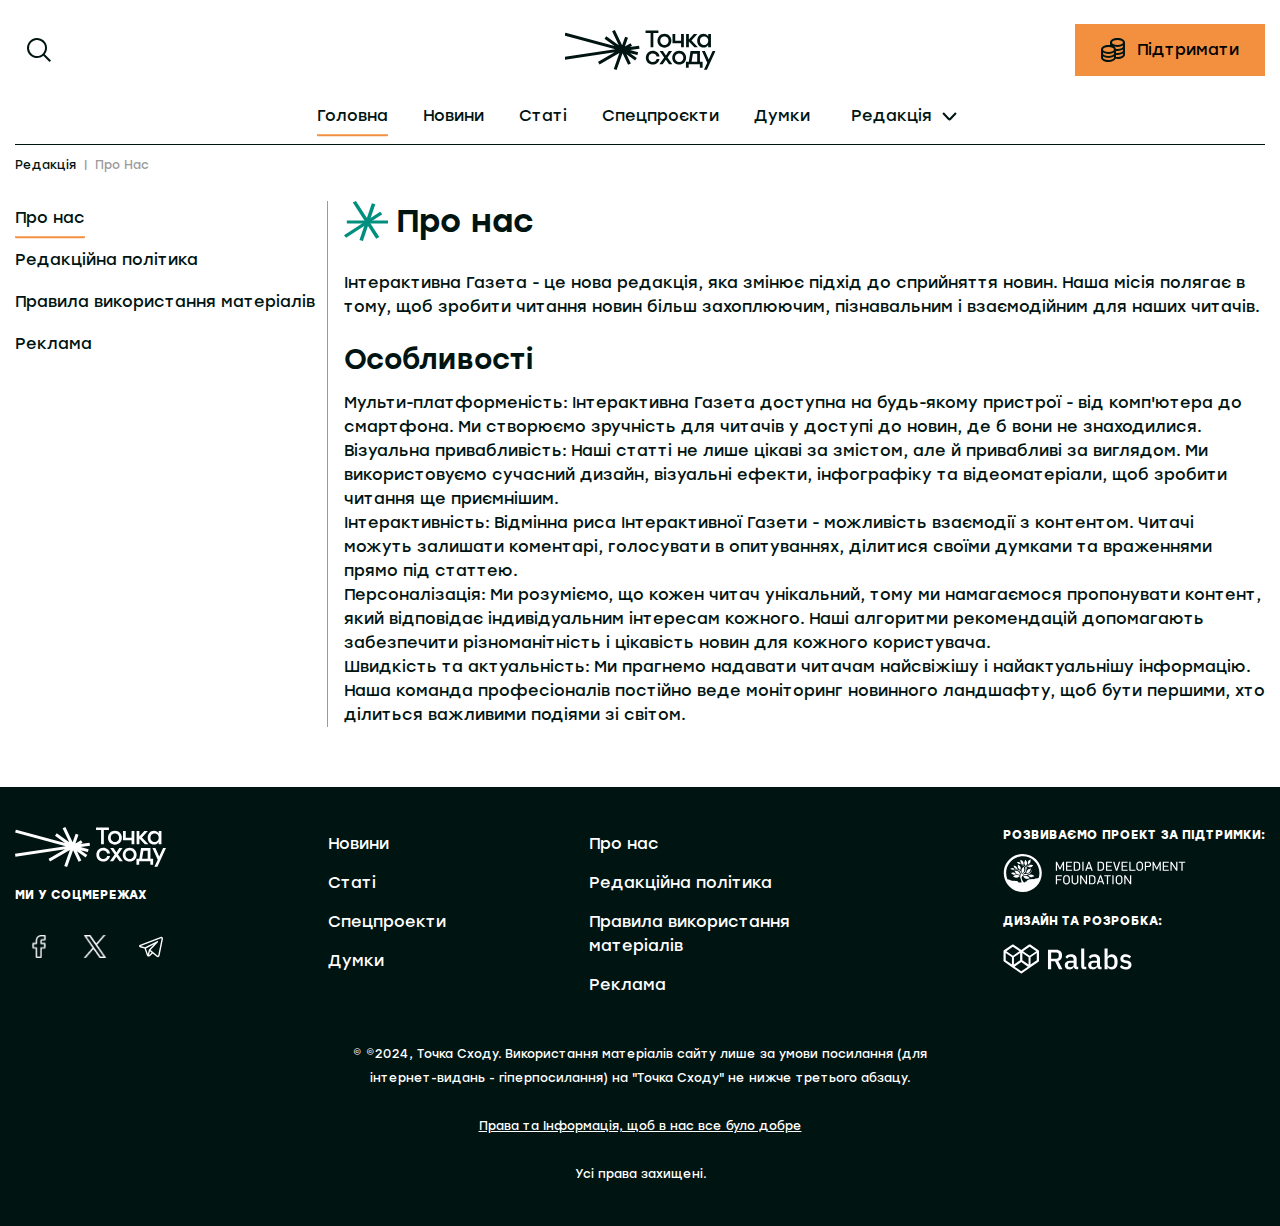
==== commit 29855d62: "pushed the latest updates" ====
--- a/about-us.html
+++ b/about-us.html
@@ -8,9 +8,9 @@
   <title>Про нас</title>
 
   <link rel="shortcut icon" href="favicon.ico" type="image/x-icon">
-  <link rel="stylesheet" href="css/main.min.css?_v=20240401140543">
-
-  <script defer="defer" src="js/main.min.js?_v=20240401140543"></script>
+  <link rel="stylesheet" href="css/main.min.css?_v=20240411181711">
+
+  <script defer="defer" src="js/main.min.js?_v=20240411181711"></script>
 </head>
 
 <body>
@@ -24,7 +24,8 @@
       </label>
 
       <div class="mobile-menu">
-        <form class="mobile-search-bar" action="./search.html">
+        <div class="mobile-menu__wrapper">
+          <form class="mobile-search-bar" action="./search.html">
     <div class="mobile-search-bar__input">
         <span class="icon icon-search">
         </span>
@@ -32,56 +33,57 @@
         <input type="search" name="search" id="search" placeholder="Пошук" required>
     </div>
 </form>
-        <nav class="mobile-navigation">
-          <ul class="menu__list">
-            <li class="menu__item menu__item--active">
-              <a href="/" class="menu__link">Головна</a>
-            </li>
-            <li class="menu__item">
-              <a href="./news.html" class="menu__link">Новини</a>
-            </li>
-            <li class="menu__item">
-              <a href="./articles.html" class="menu__link">Статі</a>
-            </li>
-            <li class="menu__item">
-              <a href="./special-projects.html" class="menu__link">Спецпроєкти</a>
-            </li>
-            <li class="menu__item">
-              <a href="./expert-articles.html" class="menu__link">Думки</a>
-            </li>
-            <li class="menu__item">
-              <a href="#" class="menu__link">
-                Редакція
+          <nav class="mobile-navigation">
+            <ul class="menu__list">
+              <li class="menu__item menu__item--active">
+                <a href="/" class="menu__link">Головна</a>
+              </li>
+              <li class="menu__item">
+                <a href="./news.html" class="menu__link">Новини</a>
+              </li>
+              <li class="menu__item">
+                <a href="./articles.html" class="menu__link">Статі</a>
+              </li>
+              <li class="menu__item">
+                <a href="./special-projects.html" class="menu__link">Спецпроєкти</a>
+              </li>
+              <li class="menu__item">
+                <a href="./expert-articles.html" class="menu__link">Думки</a>
+              </li>
+              <li class="menu__item">
+                <a href="#" class="menu__link">
+                  Редакція
+                </a>
+              </li>
+              <li class="menu__item">
+                <a href="./about-us.html" class="menu__link">Про Нас</a>
+              </li>
+              <li class="menu__item">
+                <a href="./editor-policy.html" class="menu__link">Політика Редагування</a>
+              </li>
+              <li class="menu__item">
+                <a href="./usage-policy.html" class="menu__link">Правила використання матеріалів</a>
+              </li>
+            </ul>
+          </nav>
+          <ul class="social-media">
+            <li class="social-media__item">
+              <a class="social-media__link" href="#" title="Facebook">
+                <span class="icon icon-facebook"></span>
               </a>
             </li>
-            <li class="menu__item">
-              <a href="./about-us.html" class="menu__link">Про Нас</a>
-            </li>
-            <li class="menu__item">
-              <a href="./editor-policy.html" class="menu__link">Політика Редагування</a>
-            </li>
-            <li class="menu__item">
-              <a href="./usage-policy.html" class="menu__link">Правила використання матеріалів</a>
+            <li class="social-media__item">
+              <a class="social-media__link" href="#" title="Twitter">
+                <span class="icon icon-twitter"></span>
+              </a>
+            </li>
+            <li class="social-media__item">
+              <a class="social-media__link" href="#" title="Telegram">
+                <span class="icon icon-telegram"></span>
+              </a>
             </li>
           </ul>
-        </nav>
-        <ul class="mb-4 social-media">
-          <li class="social-media__item">
-            <a class="social-media__link" href="#" title="Facebook">
-              <span class="icon icon-facebook"></span>
-            </a>
-          </li>
-          <li class="social-media__item">
-            <a class="social-media__link" href="#" title="Twitter">
-              <span class="icon icon-twitter"></span>
-            </a>
-          </li>
-          <li class="social-media__item">
-            <a class="social-media__link" href="#" title="Telegram">
-              <span class="icon icon-telegram"></span>
-            </a>
-          </li>
-        </ul>
+        </div>
       </div>
 
       <form class="search-bar" action="./search.html">
@@ -105,12 +107,12 @@
       <div class="header__buttons">
         <button id="donation-btn" class="button button--primary" title="Підтримати">
           <span class="icon icon-donation"></span>
-          Підтримати
+          <span class="text">Підтримати</span>
         </button>
       </div>
     </div>
 
-    <div class="header__row header__row">
+    <div class="header__row">
       <nav class="main-navigation">
     <ul class="menu__list">
         <li class="menu__item menu__item--active">
@@ -148,26 +150,22 @@
     </ul>
 </nav>
     </div>
-
-    <hr class="divider-h">
   </div>
 </header>
 
-<main>
+<main class="page simple-page">
     <div data-observ></div>
     <div class="container">
-        <div class="row">
-            <nav aria-label="breadcrumb">
-                <ol class="breadcrumb">
-                    <li class="breadcrumb-item"><a href="#">Редакція</a></li>
-                    <li class="breadcrumb-item active" aria-current="page">Про Нас</li>
-                </ol>
-            </nav>
-        </div>
-
-        <div class="row row--wrap">
-            <div class="col-4 pl-0">
-                <aside class="sidebar-navigation">
+        <nav aria-label="breadcrumb">
+            <ol class="breadcrumb">
+                <li class="breadcrumb-item"><a href="#">Редакція</a></li>
+                <li class="breadcrumb-item active" aria-current="page">Про Нас</li>
+            </ol>
+        </nav>
+    </div>
+
+    <div class="container simple-page__content">
+        <aside class="sidebar-navigation">
     <nav>
         <ul class="sidebar-navigation__list">
             <li class="sidebar-navigation__item sidebar-navigation__item--active">
@@ -185,61 +183,56 @@
         </ul>
     </nav>
 </aside>
+
+        <section class="page__wrapper">
+            <header class="page__header">
+                <img src="./images/logo-green.svg" alt="Logo">
+                <h1 class="page__heading">
+                    Про нас
+                </h1>
+            </header>
+            <div class="page__content">
+                <p>
+                    Інтерактивна Газета - це нова редакція, яка змінює підхід до сприйняття новин. Наша місія полягає в тому, щоб зробити читання новин більш захоплюючим, пізнавальним і взаємодійним для наших читачів.
+                </p>
+
+                <br>
+
+                <h2>Особливості</h2>
+
+                <ol type="1">
+                    <li>
+                        Мульти-платформеність: Інтерактивна Газета доступна на будь-якому пристрої - від комп'ютера до смартфона. Ми створюємо зручність для читачів у доступі до новин, де б вони не знаходилися.
+                    </li>
+                    <li>
+                        Візуальна привабливість: Наші статті не лише цікаві за змістом, але й привабливі за виглядом. Ми використовуємо сучасний дизайн, візуальні ефекти, інфографіку та відеоматеріали, щоб зробити читання ще приємнішим.
+                    </li>
+                    <li>
+                        Інтерактивність: Відмінна риса Інтерактивної Газети - можливість взаємодії з контентом. Читачі можуть залишати коментарі, голосувати в опитуваннях, ділитися своїми думками та враженнями прямо під статтею.
+                    </li>
+                    <li>
+                        Персоналізація: Ми розуміємо, що кожен читач унікальний, тому ми намагаємося пропонувати контент, який відповідає індивідуальним інтересам кожного. Наші алгоритми рекомендацій допомагають забезпечити різноманітність і цікавість новин для кожного користувача.
+                    </li>
+                    <li>
+                        Швидкість та актуальність: Ми прагнемо надавати читачам найсвіжішу і найактуальнішу інформацію. Наша команда професіоналів постійно веде моніторинг новинного ландшафту, щоб бути першими, хто ділиться важливими подіями зі світом.
+                    </li>
+                </ol>
             </div>
-
-            <article class="col-8 pr-0">
-                <div class="page__header">
-                    <img src="./images/logo-green.svg" alt="Logo">
-                    <h1 class="page__heading">
-                        Про нас
-                    </h1>
-                </div>
-                <div class="page__content">
-                    <p>
-                        Інтерактивна Газета - це нова редакція, яка змінює підхід до сприйняття новин. Наша місія полягає в тому, щоб зробити читання новин більш захоплюючим, пізнавальним і взаємодійним для наших читачів.
-                    </p>
-
-                    <br>
-                    <br>
-
-                    <h2>Особливості</h2>
-
-                    <ol type="1">
-                        <li>
-                            Мульти-платформеність: Інтерактивна Газета доступна на будь-якому пристрої - від комп'ютера до смартфона. Ми створюємо зручність для читачів у доступі до новин, де б вони не знаходилися.
-                        </li>
-                        <li>
-                            Візуальна привабливість: Наші статті не лише цікаві за змістом, але й привабливі за виглядом. Ми використовуємо сучасний дизайн, візуальні ефекти, інфографіку та відеоматеріали, щоб зробити читання ще приємнішим.
-                        </li>
-                        <li>
-                            Інтерактивність: Відмінна риса Інтерактивної Газети - можливість взаємодії з контентом. Читачі можуть залишати коментарі, голосувати в опитуваннях, ділитися своїми думками та враженнями прямо під статтею.
-                        </li>
-                        <li>
-                            Персоналізація: Ми розуміємо, що кожен читач унікальний, тому ми намагаємося пропонувати контент, який відповідає індивідуальним інтересам кожного. Наші алгоритми рекомендацій допомагають забезпечити різноманітність і цікавість новин для кожного користувача.
-                        </li>
-                        <li>
-                            Швидкість та актуальність: Ми прагнемо надавати читачам найсвіжішу і найактуальнішу інформацію. Наша команда професіоналів постійно веде моніторинг новинного ландшафту, щоб бути першими, хто ділиться важливими подіями зі світом.
-                        </li>
-                    </ol>
-                </div>
-            </article>
-        </div>
-
-
+        </section>
     </div>
 </main>
 
 <footer class="footer">
   <div class="container">
-    <div class="row row--wrap mb-5">
-      <div class="px-0 col-3 footer__info">
+    <div class="footer__row">
+      <div class="footer__info">
         <a href="/" class="link--with-image footer__logo logo">
           <img src="./images/footer-logo.svg" alt="Footer Logo">
         </a>
-        <h6 class="mt-4">
+        <h6>
           <strong>Ми у соцмережах</strong>
         </h6>
-        <ul class="mb-4 social-media-list">
+        <ul class="social-media-list">
           <li class="social-media-list__item">
             <a class="social-media-list__link" href="#" title="Facebook">
               <span class="icon icon-facebook"></span>
@@ -257,87 +250,95 @@
           </li>
         </ul>
       </div>
-      <nav class="col-6 footer__navigation px-0">
-        <div class="col-6 text-left">
-          <ul class="menu__list">
-            <li class="menu__item">
-              <a href="./news.html" class="menu__link">
-                Новини
-              </a>
-            </li>
-            <li class="menu__item">
-              <a href="./articles.html" class="menu__link">
-                Статі
-              </a>
-            </li>
-            <li class="menu__item">
-              <a href="./special-projects.html" class="menu__link">
-                Спецпроекти
-              </a>
-            </li>
-            <li class="menu__item">
-              <a href="./expert-articles.html" class="menu__link">
-                Думки
-              </a>
-            </li>
-          </ul>
+      <nav class="footer__navigation">
+        <ul class="menu__list">
+          <li class="menu__item">
+            <a href="./news.html" class="menu__link">
+              Новини
+            </a>
+          </li>
+          <li class="menu__item">
+            <a href="./articles.html" class="menu__link">
+              Статі
+            </a>
+          </li>
+          <li class="menu__item">
+            <a href="./special-projects.html" class="menu__link">
+              Спецпроекти
+            </a>
+          </li>
+          <li class="menu__item">
+            <a href="./expert-articles.html" class="menu__link">
+              Думки
+            </a>
+          </li>
+        </ul>
+
+        <ul class="menu__list">
+          <li class="menu__item">
+            <a href="./about-us.html" class="menu__link">
+              Про нас
+            </a>
+          </li>
+          <li class="menu__item">
+            <a href="./editor-policy.html" class="menu__link">
+              Редакційна політика
+            </a>
+          </li>
+          <li class="menu__item">
+            <a href="./usage-policy.html" class="menu__link">
+              Правила використання матеріалів
+            </a>
+          </li>
+          <li class="menu__item">
+            <a href="./advertising.html" class="menu__link">
+              Реклама
+            </a>
+          </li>
+        </ul>
+      </nav>
+      <div class="footer__info">
+        <div class="footer__info-wrapper">
+          <h6>
+            <strong>Розвиваємо проект за підтримки:</strong>
+          </h6>
+          <a class="link--with-image" href="https://mediadevelopmentfoundation.org/">
+            <img src="./images/media-dev-logo.svg" alt="Media Development Foundation">
+          </a>
         </div>
-        <nav class="col-6 text-left">
-          <ul class="menu__list">
-            <li class="menu__item">
-              <a href="./about-us.html" class="menu__link">
-                Про нас
-              </a>
-            </li>
-            <li class="menu__item">
-              <a href="./editor-policy.html" class="menu__link">
-                Редакційна політика
-              </a>
-            </li>
-            <li class="menu__item">
-              <a href="./usage-policy.html" class="menu__link">
-                Правила використання матеріалів
-              </a>
-            </li>
-            <li class="menu__item">
-              <a href="./advertising.html" class="menu__link">
-                Реклама
-              </a>
-            </li>
-          </ul>
-        </nav>
-      </nav>
-      <div class="px-0 col-3 footer__info">
-        <h6>
-          <strong>Розвиваємо проект за підтримки:</strong>
-        </h6>
-        <a class="link--with-image" href="https://mediadevelopmentfoundation.org/">
-          <img src="./images/media-dev-logo.svg" alt="Media Development Foundation">
+        <div class="footer__info-wrapper creator--desktop">
+          <h6>
+            <strong>Дизайн та розробка:</strong>
+          </h6>
+          <a class="link--with-image" href="#">
+            <img src="./images/ralabs-logo.svg" alt="Ralabs Logo">
+          </a>
+        </div>
+      </div>
+    </div>
+    <div class="footer__rights">
+      <p>
+        &copy; ©2024, Точка Сходу. Використання матеріалів сайту лише за умови посилання (для інтернет-видань - гіперпосилання) на "Точка Сходу" не нижче третього абзацу.
+        <br>
+        <br>
+        <a class="text-underline" href="#">
+          Права та Інформація, щоб в нас все було добре
         </a>
-        <h6 class="mt-3 my-2 text-uppercase">
-          <strong>Дизайн та розробка:</strong>
-        </h6>
-        <a class="link--with-image" href="#">
-          <img src="./images/ralabs-logo.svg" alt="Ralabs Logo">
-        </a>
-      </div>
-    </div>
-    <div class="row row--wrap justify-content-center">
-      <div class="text-center w-50" style="font-size: 12px;">
-        <p>
-          &copy; ©2024, Точка Сходу. Використання матеріалів сайту лише за умови посилання (для інтернет-видань - гіперпосилання) на "Точка Сходу" не нижче третього абзацу.
-          <br>
-          <br>
-          <a class="text-underline" href="#">
-            Права та Інформація, щоб в нас все було добре
-          </a>
-          <br>
-          <br>
-          Усі права захищені.
-        </p>
-      </div>
-    </div>
-  </div>
+        <br>
+        <br>
+        Усі права захищені.
+      </p>
+    </div>
+    <div class="creator--mobile">
+      <h6>
+        <strong>Дизайн та розробка:</strong>
+      </h6>
+      <a class="link--with-image" href="#">
+        <img src="./images/ralabs-logo.svg" alt="Ralabs Logo">
+      </a>
+    </div>
+    </div>
+  
 </footer>
 
 </body>
--- a/css/main.min.css
+++ b/css/main.min.css
@@ -1,6 +1,6 @@
-@charset "UTF-8";@font-face{font-family:Stolzl;font-display:swap;src:url(../fonts/Stolzl-Bold.woff2) format("woff2");font-weight:700;font-style:normal}@font-face{font-family:Stolzl;font-display:swap;src:url(../fonts/Stolzl-Book.woff2) format("woff2");font-weight:undefined;font-style:normal}@font-face{font-family:Stolzl;font-display:swap;src:url(../fonts/Stolzl-Light.woff2) format("woff2");font-weight:300;font-style:normal}@font-face{font-family:Stolzl;font-display:swap;src:url(../fonts/Stolzl-Medium.woff2) format("woff2");font-weight:500;font-style:normal}@font-face{font-family:Stolzl;font-display:swap;src:url(../fonts/Stolzl-Regular.woff2) format("woff2");font-weight:400;font-style:normal}@font-face{font-family:Stolzl;font-display:swap;src:url(../fonts/Stolzl-Thin.woff2) format("woff2");font-weight:100;font-style:normal}:root{--bs-font-family:"Stolzl",sans-serif;--bs-font-size:16px;--bs-font-weight:400;--bs-line-height:24px;--bs-font-color:#222;--bs-transition:.3s ease-in-out;--bs-radius:10px;--primary-color:#F3903F;--primary-hover-color:#F3903F;--secondary-color:#fff;--secondary-hover-color:#000;--white-color:#fff;--gray-color-primary:#9B9B9B;--gray-color-secondary:#686868;--black-color:#001412;--green-color:#008F7E;--blue-color:#1456B8;--primary-background-color:#F3903F;--primary-hover-background-color:#F3903F;--primary-active-background-color:#F3903F;--primary-disabled-background-color:#9B9B9B;--secondary-background-color:#fff;--secondary-hover-background-color:#fff;--secondary-active-background-color:rgba(243,144,63,0.10196);--secondary-disabled-background-color:#9B9B9B;--banner-background-color:#FAF9F0;--bs-shadow:0px 2px 3px rgba(#000 10%),0px 8px 3px rgba(#000 10%);--hover-shadow:0 0 5px 0 rgba(#000 10%),0 0 10px 0 rgba(#000 10%),0 0 15px 0 rgba(#000 10%);--hr-color:#001412;--vr-color:#A8A8A8}*{padding:0;margin:0;border:0;-webkit-tap-highlight-color:transparent}*,:after,:before{-webkit-box-sizing:border-box;box-sizing:border-box}:active,:focus{outline:0}aside,footer,header,nav{display:block}html{opacity:0;scroll-behavior:smooth;-webkit-transition:opacity .8s ease-in-out;transition:opacity .8s ease-in-out}html.loaded{opacity:1}html.lock{overflow:hidden;-ms-touch-action:none;touch-action:none}body,html{width:100%;height:100%;min-width:320px}body{-ms-scroll-chaining:none;overscroll-behavior:none;color:#001412;color:var(--black-color);font-size:16px;font-size:var(--bs-font-size);font-family:Stolzl,sans-serif;font-family:var(--bs-font-family);font-weight:400;font-weight:var(--bs-font-weight);line-height:24px;line-height:var(--bs-line-height);text-rendering:optimizelegibility;-webkit-text-size-adjust:100%;-moz-text-size-adjust:100%;-ms-text-size-adjust:100%;text-size-adjust:100%;-moz-osx-font-smoothing:grayscale;-webkit-font-smoothing:antialiased}button,input,textarea{font-family:inherit}input::-ms-clear{display:none}input[type=number]{-moz-appearance:textfield}input[type=number]::-webkit-inner-spin-button,input[type=number]::-webkit-outer-spin-button{-webkit-appearance:none}button{cursor:pointer;-webkit-user-select:none;-moz-user-select:none;-ms-user-select:none;user-select:none}button::-moz-focus-inner{padding:0;border:0}a{-webkit-text-decoration:none;text-decoration:none;-webkit-user-select:none;-moz-user-select:none;-ms-user-select:none;user-select:none}a:active,a:focus{outline:0}a:visited{-webkit-text-decoration:none;text-decoration:none}a:hover{-webkit-text-decoration:none;text-decoration:none}li,ul{list-style:none}img{vertical-align:top}h1,h2,h3,h4,h5,h6{font-size:inherit;font-weight:400}sup{color:inherit}input[type=search]::-webkit-search-cancel-button,input[type=search]::-webkit-search-decoration,input[type=search]::-webkit-search-results-button,input[type=search]::-webkit-search-results-decoration{-webkit-appearance:none}.text-monospace{font-family:SFMono-Regular,Menlo,Monaco,Consolas,"Liberation Mono","Courier New",monospace}.text-underline{-webkit-text-decoration:underline;text-decoration:underline}.text-justify{text-align:justify!important}.text-nowrap{white-space:nowrap!important}.text-truncate{overflow:hidden;text-overflow:ellipsis;white-space:nowrap}.text-left{text-align:left!important}.text-right{text-align:right!important}.text-center{text-align:center!important}.text-uppercase{text-transform:uppercase}.input-group{position:relative;display:-ms-flexbox;display:-webkit-box;display:flex;-ms-flex-wrap:wrap;flex-wrap:wrap;-ms-flex-align:stretch;-webkit-box-align:stretch;align-items:stretch;width:100%}.input-group>.form-control{position:relative;-ms-flex:1 1 auto;-webkit-box-flex:1;flex:1 1 auto;width:1%;margin-bottom:0}.input-group>.form-control+.form-control{margin-left:-1px}.input-group>.form-control:focus{z-index:3}.input-group>.form-control:not(:last-child){border-top-right-radius:0;border-bottom-right-radius:0}.input-group>.form-control:not(:first-child){border-top-left-radius:0;border-bottom-left-radius:0}.input-group-append,.input-group-prepend{display:-ms-flexbox;display:-webkit-box;display:flex}.input-group-append .button,.input-group-prepend .button{position:relative;z-index:2}.input-group-append .button+.button,.input-group-append .button+.input-group-text,.input-group-append .input-group-text+.button,.input-group-append .input-group-text+.input-group-text,.input-group-prepend .button+.button,.input-group-prepend .button+.input-group-text,.input-group-prepend .input-group-text+.button,.input-group-prepend .input-group-text+.input-group-text{margin-left:-1px}.input-group-prepend{margin-right:-1px}.input-group-append{margin-left:-1px}.input-group-text{display:-ms-flexbox;display:-webkit-box;display:flex;-ms-flex-align:center;-webkit-box-align:center;align-items:center;padding:.375rem .75rem;margin-bottom:0;font-size:1rem;font-weight:400;line-height:1.5;color:#495057;text-align:center;white-space:nowrap;background-color:#e9ecef;border:1px solid #ced4da;border-radius:.25rem}.input-group>.input-group-append:last-child>.button:not(:last-child):not(.dropdown-toggle),.input-group>.input-group-append:last-child>.input-group-text:not(:last-child),.input-group>.input-group-append:not(:last-child)>.button,.input-group>.input-group-append:not(:last-child)>.input-group-text,.input-group>.input-group-prepend>.button,.input-group>.input-group-prepend>.input-group-text{border-top-right-radius:0;border-bottom-right-radius:0}.input-group>.input-group-append>.button,.input-group>.input-group-append>.input-group-text,.input-group>.input-group-prepend:first-child>.button:not(:first-child),.input-group>.input-group-prepend:first-child>.input-group-text:not(:first-child),.input-group>.input-group-prepend:not(:first-child)>.button,.input-group>.input-group-prepend:not(:first-child)>.input-group-text{border-top-left-radius:0;border-bottom-left-radius:0}.w-25{width:25%!important}.w-50{width:50%!important}.w-75{width:75%!important}.w-100{width:100%!important}.w-auto{width:auto!important}.h-25{height:25%!important}.h-50{height:50%!important}.h-75{height:75%!important}.h-100{height:100%!important}.h-auto{height:auto!important}.mw-100{max-width:100%!important}.mh-100{max-height:100%!important}.m-0{margin:0!important}.mt-0,.my-0{margin-top:0!important}.mr-0,.mx-0{margin-right:0!important}.mb-0,.my-0{margin-bottom:0!important}.ml-0,.mx-0{margin-left:0!important}.m-1{margin:.25rem!important}.mt-1,.my-1{margin-top:.25rem!important}.mr-1,.mx-1{margin-right:.25rem!important}.mb-1,.my-1{margin-bottom:.25rem!important}.ml-1,.mx-1{margin-left:.25rem!important}.m-2{margin:.5rem!important}.mt-2,.my-2{margin-top:.5rem!important}.mr-2,.mx-2{margin-right:.5rem!important}.mb-2,.my-2{margin-bottom:.5rem!important}.ml-2,.mx-2{margin-left:.5rem!important}.m-3{margin:1rem!important}.mt-3,.my-3{margin-top:1rem!important}.mr-3,.mx-3{margin-right:1rem!important}.mb-3,.my-3{margin-bottom:1rem!important}.ml-3,.mx-3{margin-left:1rem!important}.m-4{margin:1.5rem!important}.mt-4,.my-4{margin-top:1.5rem!important}.mr-4,.mx-4{margin-right:1.5rem!important}.mb-4,.my-4{margin-bottom:1.5rem!important}.ml-4,.mx-4{margin-left:1.5rem!important}.m-5{margin:3rem!important}.mt-5,.my-5{margin-top:3rem!important}.mr-5,.mx-5{margin-right:3rem!important}.mb-5,.my-5{margin-bottom:3rem!important}.ml-5,.mx-5{margin-left:3rem!important}.p-0{padding:0!important}.pt-0,.py-0{padding-top:0!important}.pr-0,.px-0{padding-right:0!important}.pb-0,.py-0{padding-bottom:0!important}.pl-0,.px-0{padding-left:0!important}.p-1{padding:.25rem!important}.pt-1,.py-1{padding-top:.25rem!important}.pr-1,.px-1{padding-right:.25rem!important}.pb-1,.py-1{padding-bottom:.25rem!important}.pl-1,.px-1{padding-left:.25rem!important}.p-2{padding:.5rem!important}.pt-2,.py-2{padding-top:.5rem!important}.pr-2,.px-2{padding-right:.5rem!important}.pb-2,.py-2{padding-bottom:.5rem!important}.pl-2,.px-2{padding-left:.5rem!important}.p-3{padding:1rem!important}.pt-3,.py-3{padding-top:1rem!important}.pr-3,.px-3{padding-right:1rem!important}.pb-3,.py-3{padding-bottom:1rem!important}.pl-3,.px-3{padding-left:1rem!important}.p-4{padding:1.5rem!important}.pt-4,.py-4{padding-top:1.5rem!important}.pr-4,.px-4{padding-right:1.5rem!important}.pb-4,.py-4{padding-bottom:1.5rem!important}.pl-4,.px-4{padding-left:1.5rem!important}.p-5{padding:3rem!important}.pt-5,.py-5{padding-top:3rem!important}.pr-5,.px-5{padding-right:3rem!important}.pb-5,.py-5{padding-bottom:3rem!important}.pl-5,.px-5{padding-left:3rem!important}.m-auto{margin:auto!important}.mt-auto,.my-auto{margin-top:auto!important}.mr-auto,.mx-auto{margin-right:auto!important}.mb-auto,.my-auto{margin-bottom:auto!important}.ml-auto,.mx-auto{margin-left:auto!important}.breadcrumb{display:-webkit-box;display:-ms-flexbox;display:flex;-ms-flex-wrap:wrap;flex-wrap:wrap;padding:.75rem 0;margin-bottom:1rem;list-style:none;color:#9b9b9b;color:var(--gray-color-primary);font-size:.75rem;line-height:1rem;border-radius:.25rem}.breadcrumb-item{max-width:200px;white-space:nowrap;overflow:hidden;text-overflow:ellipsis}.breadcrumb-item+.breadcrumb-item{padding-left:.5rem}.breadcrumb-item+.breadcrumb-item::before{display:inline-block;padding-right:.5rem;color:#9b9b9b;color:var(--gray-color-primary);content:"|"}.breadcrumb-item+.breadcrumb-item:hover::before{-webkit-text-decoration:underline;text-decoration:underline}.breadcrumb-item+.breadcrumb-item:hover::before{-webkit-text-decoration:none;text-decoration:none}.breadcrumb-item.active{color:#9b9b9b;color:var(--gray-color-primary)}/*!
+@charset "UTF-8";@font-face{font-family:Stolzl;font-display:swap;src:url(../fonts/Stolzl-Bold.woff2) format("woff2");font-weight:700;font-style:normal}@font-face{font-family:Stolzl;font-display:swap;src:url(../fonts/Stolzl-Book.woff2) format("woff2");font-weight:undefined;font-style:normal}@font-face{font-family:Stolzl;font-display:swap;src:url(../fonts/Stolzl-Light.woff2) format("woff2");font-weight:300;font-style:normal}@font-face{font-family:Stolzl;font-display:swap;src:url(../fonts/Stolzl-Medium.woff2) format("woff2");font-weight:500;font-style:normal}@font-face{font-family:Stolzl;font-display:swap;src:url(../fonts/Stolzl-Regular.woff2) format("woff2");font-weight:400;font-style:normal}@font-face{font-family:Stolzl;font-display:swap;src:url(../fonts/Stolzl-Thin.woff2) format("woff2");font-weight:100;font-style:normal}:root{--bs-font-family:"Stolzl",sans-serif;--bs-font-size:16px;--bs-font-weight:400;--bs-line-height:24px;--bs-font-color:#001412;--bs-transition:.3s ease-in-out;--bs-radius:10px;--primary-color:#F3903F;--primary-hover-color:#F3903F;--secondary-color:#fff;--secondary-hover-color:#000;--white-color:#fff;--gray-color-primary:#9B9B9B;--gray-color-secondary:#686868;--black-color:#001412;--green-color:#008F7E;--blue-color:#1456B8;--primary-background-color:#F3903F;--primary-hover-background-color:#F3903F;--primary-active-background-color:#F3903F;--primary-disabled-background-color:#9B9B9B;--secondary-background-color:#fff;--secondary-hover-background-color:#fff;--secondary-active-background-color:rgba(243,144,63,0.10196);--secondary-disabled-background-color:#9B9B9B;--banner-background-color:#FAF9F0;--bs-shadow:0px 2px 3px rgba(#000 10%),0px 8px 3px rgba(#000 10%);--hover-shadow:0 0 5px 0 rgba(#000 10%),0 0 10px 0 rgba(#000 10%),0 0 15px 0 rgba(#000 10%);--mobile-header-height:95px;--desktop-header-height:145px;--hr-color:#001412;--vr-color:#A8A8A8}*{padding:0;margin:0;border:0;-webkit-tap-highlight-color:transparent}*,:after,:before{-webkit-box-sizing:border-box;box-sizing:border-box}:active,:focus{outline:0}aside,footer,header,nav{display:block}html{opacity:0;scroll-behavior:smooth;-webkit-transition:opacity .8s ease-in-out;transition:opacity .8s ease-in-out}html.loaded{opacity:1}html.lock{overflow:hidden;-ms-touch-action:none;touch-action:none}body,html{width:100%;height:100%;min-width:320px}body{-ms-scroll-chaining:none;overscroll-behavior:none;color:#001412;color:var(--black-color);font-size:16px;font-size:var(--bs-font-size);font-family:Stolzl,sans-serif;font-family:var(--bs-font-family);font-weight:400;font-weight:var(--bs-font-weight);line-height:24px;line-height:var(--bs-line-height);text-rendering:optimizelegibility;-webkit-text-size-adjust:100%;-moz-text-size-adjust:100%;-ms-text-size-adjust:100%;text-size-adjust:100%;-moz-osx-font-smoothing:grayscale;-webkit-font-smoothing:antialiased}button,input,textarea{font-family:inherit}input::-ms-clear{display:none}input[type=number]{-moz-appearance:textfield}input[type=number]::-webkit-inner-spin-button,input[type=number]::-webkit-outer-spin-button{-webkit-appearance:none}button{cursor:pointer;-webkit-user-select:none;-moz-user-select:none;-ms-user-select:none;user-select:none}button::-moz-focus-inner{padding:0;border:0}a{-webkit-text-decoration:none;text-decoration:none;-webkit-user-select:none;-moz-user-select:none;-ms-user-select:none;user-select:none}a:active,a:focus{outline:0}a:visited{-webkit-text-decoration:none;text-decoration:none}a:hover{-webkit-text-decoration:none;text-decoration:none}li,ul{list-style:none}img{vertical-align:top}h1,h2,h3,h4,h5,h6{font-size:inherit;font-weight:400}sup{color:inherit}input[type=search]::-webkit-search-cancel-button,input[type=search]::-webkit-search-decoration,input[type=search]::-webkit-search-results-button,input[type=search]::-webkit-search-results-decoration{-webkit-appearance:none}/*!
  * Bootstrap Grid v4.1.3 (https://getbootstrap.com/)
  * Copyright 2011-2018 The Bootstrap Authors
  * Copyright 2011-2018 Twitter, Inc.
  * Licensed under MIT (https://github.com/twbs/bootstrap/blob/master/LICENSE)
- */@-ms-viewport{width:device-width}html{-webkit-box-sizing:border-box;box-sizing:border-box;-ms-overflow-style:scrollbar}*,::after,::before{-webkit-box-sizing:inherit;box-sizing:inherit}.container{width:100%;padding-right:15px;padding-left:15px;margin-right:auto;margin-left:auto}.container-fluid{width:100%;padding-right:15px;padding-left:15px;margin-right:auto;margin-left:auto}.row{margin-right:-15px;margin-left:-15px}.row--wrap{display:-ms-flexbox;display:-webkit-box;display:flex;-ms-flex-wrap:wrap;flex-wrap:wrap}.no-gutters{margin-right:0;margin-left:0}.no-gutters>.col,.no-gutters>[class*=col-]{padding-right:0;padding-left:0}.col,.col-1,.col-10,.col-11,.col-12,.col-2,.col-3,.col-4,.col-5,.col-6,.col-7,.col-8,.col-9,.col-auto,.col-lg,.col-lg-1,.col-lg-10,.col-lg-11,.col-lg-12,.col-lg-2,.col-lg-3,.col-lg-4,.col-lg-5,.col-lg-6,.col-lg-7,.col-lg-8,.col-lg-9,.col-lg-auto,.col-md,.col-md-1,.col-md-10,.col-md-11,.col-md-12,.col-md-2,.col-md-3,.col-md-4,.col-md-5,.col-md-6,.col-md-7,.col-md-8,.col-md-9,.col-md-auto,.col-sm,.col-sm-1,.col-sm-10,.col-sm-11,.col-sm-12,.col-sm-2,.col-sm-3,.col-sm-4,.col-sm-5,.col-sm-6,.col-sm-7,.col-sm-8,.col-sm-9,.col-sm-auto,.col-xl,.col-xl-1,.col-xl-10,.col-xl-11,.col-xl-12,.col-xl-2,.col-xl-3,.col-xl-4,.col-xl-5,.col-xl-6,.col-xl-7,.col-xl-8,.col-xl-9,.col-xl-auto{position:relative;width:100%;min-height:1px;padding-right:15px;padding-left:15px}.col{-ms-flex-preferred-size:0;flex-basis:0;-ms-flex-positive:1;-webkit-box-flex:1;flex-grow:1;max-width:100%}.col-auto{-ms-flex:0 0 auto;-webkit-box-flex:0;flex:0 0 auto;width:auto;max-width:none}.col-1{-ms-flex:0 0 8.333333%;-webkit-box-flex:0;flex:0 0 8.333333%;max-width:8.333333%}.col-2{-ms-flex:0 0 16.666667%;-webkit-box-flex:0;flex:0 0 16.666667%;max-width:16.666667%}.col-3{-ms-flex:0 0 25%;-webkit-box-flex:0;flex:0 0 25%;max-width:25%}.col-4{-ms-flex:0 0 33.333333%;-webkit-box-flex:0;flex:0 0 33.333333%;max-width:33.333333%}.col-5{-ms-flex:0 0 41.666667%;-webkit-box-flex:0;flex:0 0 41.666667%;max-width:41.666667%}.col-6{-ms-flex:0 0 50%;-webkit-box-flex:0;flex:0 0 50%;max-width:50%}.col-7{-ms-flex:0 0 58.333333%;-webkit-box-flex:0;flex:0 0 58.333333%;max-width:58.333333%}.col-8{-ms-flex:0 0 66.666667%;-webkit-box-flex:0;flex:0 0 66.666667%;max-width:66.666667%}.col-9{-ms-flex:0 0 75%;-webkit-box-flex:0;flex:0 0 75%;max-width:75%}.col-10{-ms-flex:0 0 83.333333%;-webkit-box-flex:0;flex:0 0 83.333333%;max-width:83.333333%}.col-11{-ms-flex:0 0 91.666667%;-webkit-box-flex:0;flex:0 0 91.666667%;max-width:91.666667%}.col-12{-ms-flex:0 0 100%;-webkit-box-flex:0;flex:0 0 100%;max-width:100%}.order-first{-ms-flex-order:-1;-webkit-box-ordinal-group:0;order:-1}.order-last{-ms-flex-order:13;-webkit-box-ordinal-group:14;order:13}.order-0{-ms-flex-order:0;-webkit-box-ordinal-group:1;order:0}.order-1{-ms-flex-order:1;-webkit-box-ordinal-group:2;order:1}.order-2{-ms-flex-order:2;-webkit-box-ordinal-group:3;order:2}.order-3{-ms-flex-order:3;-webkit-box-ordinal-group:4;order:3}.order-4{-ms-flex-order:4;-webkit-box-ordinal-group:5;order:4}.order-5{-ms-flex-order:5;-webkit-box-ordinal-group:6;order:5}.order-6{-ms-flex-order:6;-webkit-box-ordinal-group:7;order:6}.order-7{-ms-flex-order:7;-webkit-box-ordinal-group:8;order:7}.order-8{-ms-flex-order:8;-webkit-box-ordinal-group:9;order:8}.order-9{-ms-flex-order:9;-webkit-box-ordinal-group:10;order:9}.order-10{-ms-flex-order:10;-webkit-box-ordinal-group:11;order:10}.order-11{-ms-flex-order:11;-webkit-box-ordinal-group:12;order:11}.order-12{-ms-flex-order:12;-webkit-box-ordinal-group:13;order:12}.offset-1{margin-left:8.333333%}.offset-2{margin-left:16.666667%}.offset-3{margin-left:25%}.offset-4{margin-left:33.333333%}.offset-5{margin-left:41.666667%}.offset-6{margin-left:50%}.offset-7{margin-left:58.333333%}.offset-8{margin-left:66.666667%}.offset-9{margin-left:75%}.offset-10{margin-left:83.333333%}.offset-11{margin-left:91.666667%}.d-none{display:none!important}.d-inline{display:inline!important}.d-inline-block{display:inline-block!important}.d-block{display:block!important}.d-table{display:table!important}.d-table-row{display:table-row!important}.d-table-cell{display:table-cell!important}.d-flex{display:-ms-flexbox!important;display:-webkit-box!important;display:flex!important}.d-inline-flex{display:-ms-inline-flexbox!important;display:-webkit-inline-box!important;display:inline-flex!important}.flex-row{-ms-flex-direction:row!important;-webkit-box-orient:horizontal!important;-webkit-box-direction:normal!important;flex-direction:row!important}.flex-column{-ms-flex-direction:column!important;-webkit-box-orient:vertical!important;-webkit-box-direction:normal!important;flex-direction:column!important}.flex-row-reverse{-ms-flex-direction:row-reverse!important;-webkit-box-orient:horizontal!important;-webkit-box-direction:reverse!important;flex-direction:row-reverse!important}.flex-column-reverse{-ms-flex-direction:column-reverse!important;-webkit-box-orient:vertical!important;-webkit-box-direction:reverse!important;flex-direction:column-reverse!important}.flex-wrap{-ms-flex-wrap:wrap!important;flex-wrap:wrap!important}.flex-nowrap{-ms-flex-wrap:nowrap!important;flex-wrap:nowrap!important}.flex-wrap-reverse{-ms-flex-wrap:wrap-reverse!important;flex-wrap:wrap-reverse!important}.flex-fill{-ms-flex:1 1 auto!important;-webkit-box-flex:1!important;flex:1 1 auto!important}.flex-grow-0{-ms-flex-positive:0!important;-webkit-box-flex:0!important;flex-grow:0!important}.flex-grow-1{-ms-flex-positive:1!important;-webkit-box-flex:1!important;flex-grow:1!important}.flex-shrink-0{-ms-flex-negative:0!important;flex-shrink:0!important}.flex-shrink-1{-ms-flex-negative:1!important;flex-shrink:1!important}.justify-content-start{-ms-flex-pack:start!important;-webkit-box-pack:start!important;justify-content:flex-start!important}.justify-content-end{-ms-flex-pack:end!important;-webkit-box-pack:end!important;justify-content:flex-end!important}.justify-content-center{-ms-flex-pack:center!important;-webkit-box-pack:center!important;justify-content:center!important}.justify-content-between{-ms-flex-pack:justify!important;-webkit-box-pack:justify!important;justify-content:space-between!important}.justify-content-around{-ms-flex-pack:distribute!important;justify-content:space-around!important}.align-items-start{-ms-flex-align:start!important;-webkit-box-align:start!important;align-items:flex-start!important}.align-items-end{-ms-flex-align:end!important;-webkit-box-align:end!important;align-items:flex-end!important}.align-items-center{-ms-flex-align:center!important;-webkit-box-align:center!important;align-items:center!important}.align-items-baseline{-ms-flex-align:baseline!important;-webkit-box-align:baseline!important;align-items:baseline!important}.align-items-stretch{-ms-flex-align:stretch!important;-webkit-box-align:stretch!important;align-items:stretch!important}.align-content-start{-ms-flex-line-pack:start!important;align-content:flex-start!important}.align-content-end{-ms-flex-line-pack:end!important;align-content:flex-end!important}.align-content-center{-ms-flex-line-pack:center!important;align-content:center!important}.align-content-between{-ms-flex-line-pack:justify!important;align-content:space-between!important}.align-content-around{-ms-flex-line-pack:distribute!important;align-content:space-around!important}.align-content-stretch{-ms-flex-line-pack:stretch!important;align-content:stretch!important}.align-self-auto{-ms-flex-item-align:auto!important;align-self:auto!important}.align-self-start{-ms-flex-item-align:start!important;align-self:flex-start!important}.align-self-end{-ms-flex-item-align:end!important;align-self:flex-end!important}.align-self-center{-ms-flex-item-align:center!important;align-self:center!important}.align-self-baseline{-ms-flex-item-align:baseline!important;align-self:baseline!important}.align-self-stretch{-ms-flex-item-align:stretch!important;align-self:stretch!important}.splide__container{-webkit-box-sizing:border-box;box-sizing:border-box;position:relative}.splide__list{margin:0!important;padding:0!important}.splide__list{-webkit-backface-visibility:hidden;backface-visibility:hidden;display:-ms-flexbox;display:-webkit-box;display:flex;height:100%}.splide.is-initialized:not(.is-active) .splide__list{display:block}.splide__pagination{-ms-flex-align:center;-webkit-box-align:center;align-items:center;display:-ms-flexbox;display:-webkit-box;display:flex;-ms-flex-wrap:wrap;flex-wrap:wrap;-ms-flex-pack:center;-webkit-box-pack:center;justify-content:center;margin:0;pointer-events:none}.splide__pagination li{display:inline-block;line-height:1;list-style-type:none;margin:0;pointer-events:auto}.splide:not(.is-overflow) .splide__pagination{display:none}.splide__progress__bar{width:0}.splide{position:relative;visibility:hidden}.splide.is-initialized,.splide.is-rendered{visibility:visible}.splide__slide{list-style-type:none!important}.splide__slide{-webkit-backface-visibility:hidden;backface-visibility:hidden;-webkit-box-sizing:border-box;box-sizing:border-box;-ms-flex-negative:0;flex-shrink:0;margin:0;position:relative}.splide__slide img{vertical-align:bottom}.splide__spinner{-webkit-animation:splide-loading 1s linear infinite;animation:splide-loading 1s linear infinite;border:2px solid #999;border-left-color:transparent;border-radius:50%;bottom:0;contain:strict;display:inline-block;height:20px;left:0;margin:auto;position:absolute;right:0;top:0;width:20px}.splide__sr{clip:rect(0 0 0 0);border:0;height:1px;margin:-1px;overflow:hidden;padding:0;position:absolute;width:1px}.splide__toggle.is-active .splide__toggle__play,.splide__toggle__pause{display:none}.splide__toggle.is-active .splide__toggle__pause{display:inline}.splide__track{overflow:hidden;position:relative;z-index:0}@-webkit-keyframes splide-loading{0%{-webkit-transform:rotate(0);transform:rotate(0)}to{-webkit-transform:rotate(1turn);transform:rotate(1turn)}}@keyframes splide-loading{0%{-webkit-transform:rotate(0);transform:rotate(0)}to{-webkit-transform:rotate(1turn);transform:rotate(1turn)}}.splide__track--draggable{-webkit-touch-callout:none;-webkit-user-select:none;-ms-user-select:none;-moz-user-select:none;user-select:none}.splide__track--fade>.splide__list>.splide__slide{margin:0!important}.splide__track--fade>.splide__list>.splide__slide{opacity:0;z-index:0}.splide__track--fade>.splide__list>.splide__slide.is-active{opacity:1;z-index:1}.splide--rtl{direction:rtl}.splide__track--ttb>.splide__list{display:block}.splide__arrow{-ms-flex-align:center;-webkit-box-align:center;align-items:center;background:#ccc;border:0;border-radius:50%;cursor:pointer;display:-ms-flexbox;display:-webkit-box;display:flex;height:2em;-ms-flex-pack:center;-webkit-box-pack:center;justify-content:center;opacity:.7;padding:0;position:absolute;top:50%;-webkit-transform:translateY(-50%);-ms-transform:translateY(-50%);transform:translateY(-50%);width:2em;z-index:1}.splide__arrow svg{fill:#000;height:1.2em;width:1.2em}.splide__arrow:hover:not(:disabled){opacity:.9}.splide__arrow:disabled{opacity:.3}.splide__arrow:focus-visible{outline:3px solid #0bf;outline-offset:3px}.splide__arrow--prev{left:1em}.splide__arrow--prev svg{-webkit-transform:scaleX(-1);-ms-transform:scaleX(-1);transform:scaleX(-1)}.splide__arrow--next{right:1em}.splide.is-focus-in .splide__arrow:focus{outline:3px solid #0bf;outline-offset:3px}.splide__pagination{bottom:.5em;left:0;padding:0 1em;position:absolute;right:0;z-index:1}.splide__pagination__page{background:#ccc;border:0;border-radius:50%;display:inline-block;height:8px;margin:3px;opacity:.7;padding:0;position:relative;-webkit-transition:-webkit-transform .2s linear;transition:-webkit-transform .2s linear;transition:transform .2s linear;transition:transform .2s linear,-webkit-transform .2s linear;width:8px}.splide__pagination__page.is-active{background:#fff;-webkit-transform:scale(1.4);-ms-transform:scale(1.4);transform:scale(1.4);z-index:1}.splide__pagination__page:hover{cursor:pointer;opacity:.9}.splide__pagination__page:focus-visible{outline:3px solid #0bf;outline-offset:3px}.splide.is-focus-in .splide__pagination__page:focus{outline:3px solid #0bf;outline-offset:3px}.splide__progress__bar{background:#ccc;height:3px}.splide__slide{-webkit-tap-highlight-color:transparent}.splide__slide:focus{outline:0}@supports (outline-offset:-3px){.splide__slide:focus-visible{outline:3px solid #0bf;outline-offset:-3px}}@supports (outline-offset:-3px){.splide.is-focus-in .splide__slide:focus{outline:3px solid #0bf;outline-offset:-3px}}.splide__toggle{cursor:pointer}.splide__toggle:focus-visible{outline:3px solid #0bf;outline-offset:3px}.splide.is-focus-in .splide__toggle:focus{outline:3px solid #0bf;outline-offset:3px}.splide__track--nav>.splide__list>.splide__slide{border:3px solid transparent;cursor:pointer}.splide__track--nav>.splide__list>.splide__slide.is-active{border:3px solid #000}.splide__arrows--rtl .splide__arrow--prev{left:auto;right:1em}.splide__arrows--rtl .splide__arrow--prev svg{-webkit-transform:scaleX(1);-ms-transform:scaleX(1);transform:scaleX(1)}.splide__arrows--rtl .splide__arrow--next{left:1em;right:auto}.splide__arrows--rtl .splide__arrow--next svg{-webkit-transform:scaleX(-1);-ms-transform:scaleX(-1);transform:scaleX(-1)}.splide__arrows--ttb .splide__arrow{left:50%;-webkit-transform:translate(-50%);-ms-transform:translate(-50%);transform:translate(-50%)}.splide__arrows--ttb .splide__arrow--prev{top:1em}.splide__arrows--ttb .splide__arrow--prev svg{-webkit-transform:rotate(-90deg);-ms-transform:rotate(-90deg);transform:rotate(-90deg)}.splide__arrows--ttb .splide__arrow--next{bottom:1em;top:auto}.splide__arrows--ttb .splide__arrow--next svg{-webkit-transform:rotate(90deg);-ms-transform:rotate(90deg);transform:rotate(90deg)}.splide__pagination--ttb{bottom:0;display:-ms-flexbox;display:-webkit-box;display:flex;-ms-flex-direction:column;-webkit-box-orient:vertical;-webkit-box-direction:normal;flex-direction:column;left:auto;padding:1em 0;right:.5em;top:0}.icon{display:inline-block;width:24px;height:24px;background-color:#001412;background-color:var(--black-color);-webkit-mask-repeat:no-repeat;mask-repeat:no-repeat;-webkit-mask-size:100%;mask-size:100%;-webkit-mask-position:center;mask-position:center;position:relative}.icon:hover{background-color:#f3903f;background-color:var(--primary-color)}.icon-search{-webkit-mask-image:url(../../images/icons/search.svg);mask-image:url(../../images/icons/search.svg)}.icon-arrow-left{-webkit-mask-image:url(../../images/icons/arrow-left.svg);mask-image:url(../../images/icons/arrow-left.svg)}.icon-arrow-right{-webkit-mask-image:url(../../images/icons/arrow-right.svg);mask-image:url(../../images/icons/arrow-right.svg)}.icon-arrow-down{-webkit-mask-image:url(../../images/icons/arrow-down.svg);mask-image:url(../../images/icons/arrow-down.svg)}.icon-donation{-webkit-mask-image:url(../../images/icons/donation.svg);mask-image:url(../../images/icons/donation.svg)}.icon-pdf{-webkit-mask-image:url(../../images/icons/pdf.svg);mask-image:url(../../images/icons/pdf.svg)}.icon-copy{-webkit-mask-image:url(../../images/icons/copy.svg);mask-image:url(../../images/icons/copy.svg)}.icon-facebook{-webkit-mask-image:url(../../images/icons/facebook.svg);mask-image:url(../../images/icons/facebook.svg)}.icon-telegram{-webkit-mask-image:url(../../images/icons/telegram.svg);mask-image:url(../../images/icons/telegram.svg)}.icon-instagram{-webkit-mask-image:url(../../images/icons/instagram.svg);mask-image:url(../../images/icons/instagram.svg)}.icon-twitter{-webkit-mask-image:url(../../images/icons/twitter.svg);mask-image:url(../../images/icons/twitter.svg)}.icon-viber{-webkit-mask-image:url(../../images/icons/viber.svg);mask-image:url(../../images/icons/viber.svg)}*{scrollbar-width:.5rem;scrollbar-color:#f3903f #d6d6d6;scrollbar-color:var(--primary-color) #d6d6d6}::-webkit-scrollbar{width:.5rem;background-color:#fff;background-color:var(--white-color)}::-webkit-scrollbar-track{-webkit-box-shadow:inset 0 0 .375rem rgba(0,0,0,.2);box-shadow:inset 0 0 .375rem rgba(0,0,0,.2);border-radius:.25rem;background:#eee}::-webkit-scrollbar-thumb{border-radius:.25rem;border:0 none #fff;background-color:#f3903f;background-color:var(--primary-color)}::-webkit-scrollbar-thumb:hover{background-color:#f3903f;background-color:var(--primary-hover-color)}@-webkit-keyframes show-header{0%{top:-100%}100%{top:0}}@keyframes show-header{0%{top:-100%}100%{top:0}}@-webkit-keyframes fade-up-big{0%{-webkit-transform:translateY(1rem);transform:translateY(1rem);opacity:0}100%{-webkit-transform:translateY(0);transform:translateY(0);opacity:1}}@keyframes fade-up-big{0%{-webkit-transform:translateY(1rem);transform:translateY(1rem);opacity:0}100%{-webkit-transform:translateY(0);transform:translateY(0);opacity:1}}@-webkit-keyframes rotation{from{-webkit-transform:rotate(0);transform:rotate(0)}to{-webkit-transform:rotate(359deg);transform:rotate(359deg)}}@keyframes rotation{from{-webkit-transform:rotate(0);transform:rotate(0)}to{-webkit-transform:rotate(359deg);transform:rotate(359deg)}}[class*=-ibg]{position:relative}[class*=-ibg] img{position:absolute;width:100%;height:100%;top:0;left:0;-o-object-fit:cover;object-fit:cover}[class*=-ibg_contain] img{-o-object-fit:contain;object-fit:contain}.wrapper{display:-webkit-box;display:-ms-flexbox;display:flex;-webkit-box-orient:vertical;-webkit-box-direction:normal;-ms-flex-direction:column;flex-direction:column;min-height:100%;overflow:hidden}.page{position:relative;-webkit-box-flex:1;-ms-flex:1 1 auto;flex:1 1 auto}.page [data-observ]{position:absolute;top:0;left:0;width:100%;height:.125rem;background:0 0;pointer-events:none}.page_start{padding-top:6.25rem}hr{width:100%;margin:8px 0;border-top:1px solid #001412;border-top:1px solid var(--hr-color)}.page{position:relative}.page__header{display:-webkit-box;display:-ms-flexbox;display:flex;-webkit-box-align:center;-ms-flex-align:center;align-items:center;-webkit-box-pack:start;-ms-flex-pack:start;justify-content:flex-start;margin-bottom:30px}.page__header img{margin-right:8px}.page__heading{font-size:2rem;font-weight:500;line-height:2.5rem}.page__content hr{margin:40px 0}.page__content h2,.page__content h3,.page__content h4,.page__content h5,.page__content h6{margin-bottom:16px}.border-left{border-left:1px solid #a8a8a8;border-left:1px solid var(--vr-color)}.border-right{border-right:1px solid #a8a8a8;border-right:1px solid var(--vr-color)}.button{display:-webkit-inline-box;display:-ms-inline-flexbox;display:inline-flex;-webkit-box-align:center;-ms-flex-align:center;align-items:center;-webkit-box-pack:start;-ms-flex-pack:start;justify-content:flex-start;font-size:16px;font-weight:400;line-height:24px;padding:12px 24px;-webkit-transition:.3s ease-in-out;transition:.3s ease-in-out;-webkit-transition:var(--bs-transition);transition:var(--bs-transition)}.button .icon{width:24px;height:24px}.button--icon-prepend .icon{margin-right:10px}.button--icon-append .icon{margin-left:10px}.button--primary{background-color:#f3903f;background-color:var(--primary-background-color);border:2px solid transparent}.button--primary:hover{background-color:#f3903f;background-color:var(--primary-hover-color);border-color:#001412}.button--primary:active{color:#fff;color:var(--white-color);background-color:#001412;background-color:var(--black-color);border-color:#001412}.button--primary:disabled,.button--primary[disabled]{background-color:#9b9b9b;background-color:var(--primary-disabled-background-color)}.button--secondary{background-color:#fff;background-color:var(--secondary-background-color);border:2px solid #001412;border:2px solid var(--black-color)}.button--secondary:hover{color:#f3903f;color:var(--primary-color);border-color:#f3903f;border-color:var(--primary-color);background-color:#fff;background-color:var(--secondary-hover-background-color)}.button--secondary:active{color:#f3903f;color:var(--primary-color);background-color:rgba(243,144,63,.10196);background-color:var(--secondary-active-background-color)}.button--secondary:disabled,.button--secondary[disabled]{color:#9b9b9b;color:var(--secondary-disabled-background-color)}a{color:#001412;color:var(--black-color)}a.link{display:inline-block;padding:5px 10px;position:relative}a.link--with-image{display:-webkit-inline-box;display:-ms-inline-flexbox;display:inline-flex}a.link--underline:after{content:"";position:absolute;bottom:0;left:10px;width:calc(100% - 20px);height:2px;border-radius:0 0 1px 1px;background-color:#f3903f;background-color:var(--primary-color);opacity:1;-webkit-transform:translate3d(0,.2em,0);transform:translate3d(0,.2em,0)}a:hover{color:#f3903f;color:var(--primary-color)}h1{font-size:2rem;font-weight:500;line-height:2.5rem}h2{font-size:1.75rem;font-weight:500;line-height:2rem}h3{font-size:1.5rem;font-weight:500;line-height:1.75rem}h4{font-size:1.25rem;font-weight:500;line-height:1.5rem}h5{font-size:1rem;font-weight:500;line-height:1.25rem}h6{font-size:.75rem;font-weight:400;line-height:1rem}.reading-time,time{font-size:.75rem;font-weight:700;line-height:1rem;color:#686868;color:var(--gray-color-secondary)}.sep-v{font-size:16px;font-weight:400;line-height:24px}.section{margin:60px 0}.section__header{display:-webkit-box;display:-ms-flexbox;display:flex;-webkit-box-align:center;-ms-flex-align:center;align-items:center;-webkit-box-pack:justify;-ms-flex-pack:justify;justify-content:space-between;margin-bottom:40px}.menu-dropdown{position:relative;display:inline-block}.menu-dropdown__button{display:-webkit-inline-box;display:-ms-inline-flexbox;display:inline-flex;-webkit-box-align:center;-ms-flex-align:center;align-items:center;padding:16px;font-size:1rem;border:none;cursor:pointer}.menu-dropdown__button .icon{width:15px;height:15px}.menu-dropdown__button--icon-prepend .icon{margin-right:10px}.menu-dropdown__button--icon-append .icon{margin-left:10px}.menu-dropdown__content{display:none;position:absolute;background-color:#fff;background-color:var(--white-color);padding:10px 15px;min-width:160px;-webkit-box-shadow:0 8px 16px 0 rgba(0,0,0,.2);box-shadow:0 8px 16px 0 rgba(0,0,0,.2);z-index:1}.menu-dropdown__content a{font-size:1rem;padding:12px 0;-webkit-text-decoration:none;text-decoration:none;white-space:nowrap;display:block;position:relative}.menu-dropdown__content a:after{content:"";position:absolute;bottom:6px;left:0;width:100%;height:2px;border-radius:0 0 1px 1px;background-color:#f3903f;background-color:var(--primary-color);opacity:0}.menu-dropdown__content a:hover::after{opacity:1;-webkit-transform:translate3d(0,.2em,0);transform:translate3d(0,.2em,0)}.menu-dropdown:hover .menu-dropdown__content{display:block}.tooltip{-webkit-text-decoration:none;text-decoration:none;position:relative}.tooltip__content,.tooltip__content:after{-webkit-transform:translate3d(0,0,0);transform:translate3d(0,0,0);-webkit-backface-visibility:hidden;backface-visibility:hidden;will-change:transform;opacity:0;pointer-events:none;-webkit-transition:all .18s ease-in-out 0s;transition:all .18s ease-in-out 0s;position:absolute;-webkit-box-sizing:border-box;box-sizing:border-box;z-index:10;-webkit-transform-origin:top;-ms-transform-origin:top;transform-origin:top}.tooltip__content{display:-webkit-inline-box;display:-ms-inline-flexbox;display:inline-flex;-webkit-box-orient:vertical;-webkit-box-direction:normal;-ms-flex-direction:column;flex-direction:column;background:#fff;-webkit-box-shadow:0 3px 25px 0 rgba(0,0,0,.3490196078);box-shadow:0 3px 25px 0 rgba(0,0,0,.3490196078);border-radius:4px;color:#001412;color:var(--black-color);min-width:225px;padding:8px;margin-bottom:4px;font-size:.75rem;font-weight:400;line-height:1rem;-webkit-box-sizing:content-box;box-sizing:content-box;-webkit-transform:translate3d(-50%,0,0);transform:translate3d(-50%,0,0);bottom:100%;left:50%}.tooltip__content:after{background-size:100% auto!important}.tooltip__content:after{content:"";background:url(data:image/svg+xml;charset=utf-8,%3Csvg%20xmlns%3D%22http%3A%2F%2Fwww.w3.org%2F2000%2Fsvg%22%20width%3D%2236px%22%20height%3D%2212px%22%3E%3Cpath%20fill%3D%22rgba%28255%2C%20255%2C%20255%2C%201%29%22%20transform%3D%22rotate%280%29%22%20d%3D%22M2.658%2C0.000%20C-13.615%2C0.000%2050.938%2C0.000%2034.662%2C0.000%20C28.662%2C0.000%2023.035%2C12.002%2018.660%2C12.002%20C14.285%2C12.002%208.594%2C0.000%202.658%2C0.000%20Z%22%2F%3E%3C%2Fsvg%3E) no-repeat;height:6px;width:18px;margin-bottom:5px;-webkit-transform:translate3d(-50%,0,0);transform:translate3d(-50%,0,0);bottom:-15px;left:50%}.tooltip__content img{border-radius:4px;max-height:125px;margin-bottom:8px}.tooltip:hover .tooltip__content{-webkit-transform:translate3d(-50%,-5px,0);transform:translate3d(-50%,-5px,0);opacity:1;pointer-events:auto}.tooltip:hover .tooltip__content:after{opacity:1;pointer-events:auto;-webkit-transform:translate3d(-50%,-5px,0);transform:translate3d(-50%,-5px,0)}button#donation-btn .icon{margin-right:12px}.homepage .recent-news .article-time-row--important{padding:16px 8px!important;border-bottom:2px solid #f3903f!important;border-bottom:2px solid var(--primary-color)!important}.homepage .recent-news .article-time-row--important{border:2px solid #f3903f;border:2px solid var(--primary-color)}.header{width:100%;-webkit-transition:background-color .3s ease-in-out;transition:background-color .3s ease-in-out;-webkit-transition:background-color var(--bs-transition);transition:background-color var(--bs-transition);z-index:50;padding-top:24px;margin-bottom:30px}.header-is-sticky .header{position:fixed;background-color:#fff;background-color:var(--white-color)}.header .container{height:100%}.header__row{display:-webkit-box;display:-ms-flexbox;display:flex;-webkit-box-pack:justify;-ms-flex-pack:justify;justify-content:space-between;-webkit-box-align:center;-ms-flex-align:center;align-items:center;position:relative}.header__row:first-child{margin-bottom:24px}.header__logo{position:absolute;top:50%;left:50%;-webkit-transform:translate(-50%,-50%);-ms-transform:translate(-50%,-50%);transform:translate(-50%,-50%)}.header__buttons{display:-webkit-box;display:-ms-flexbox;display:flex;-webkit-box-align:center;-ms-flex-align:center;align-items:center;-webkit-box-pack:justify;-ms-flex-pack:justify;justify-content:space-between}.header__buttons>:not(:last-child){margin-right:20px}.header .main-navigation{margin:0 auto}.header .main-navigation .menu__list{display:-webkit-box;display:-ms-flexbox;display:flex;-webkit-box-align:center;-ms-flex-align:center;align-items:center;-webkit-box-pack:justify;-ms-flex-pack:justify;justify-content:space-between;margin:0 auto}.header .main-navigation .menu__list .menu__item:not(:last-child){margin-right:15px}.header .main-navigation .menu__list .menu__item--active .menu__link::after{opacity:1;-webkit-transform:translate3d(0,.2em,0);transform:translate3d(0,.2em,0)}.header .main-navigation .menu__list .menu__link{display:block;padding:5px 10px;position:relative}.header .main-navigation .menu__list .menu__link:after{content:"";position:absolute;bottom:0;left:10px;width:calc(100% - 20px);height:2px;border-radius:0 0 1px 1px;background-color:#f3903f;background-color:var(--primary-color);opacity:0}.header .main-navigation .menu__list .menu__link:hover::after{opacity:1;-webkit-transform:translate3d(0,.2em,0);transform:translate3d(0,.2em,0)}.menu-hamburger{cursor:pointer;padding:40px 20px}.menu-hamburger__line{background:#001412;background:var(--black-color);display:block;height:2px;position:relative;width:24px}.menu-hamburger__line::after,.menu-hamburger__line::before{background:#001412;background:var(--black-color);content:"";display:block;height:100%;position:absolute;-webkit-transition:all .2s ease-out;transition:all .2s ease-out;width:100%}.menu-hamburger__line::before{top:7px}.menu-hamburger__line::after{top:-7px}input#mobile-menu{display:none}input#mobile-menu:checked~.mobile-menu{max-height:100%}input#mobile-menu:checked~.menu-hamburger .menu-hamburger__line{background:0 0}input#mobile-menu:checked~.menu-hamburger .menu-hamburger__line::before{-webkit-transform:rotate(-45deg);-ms-transform:rotate(-45deg);transform:rotate(-45deg);top:0}input#mobile-menu:checked~.menu-hamburger .menu-hamburger__line::after{-webkit-transform:rotate(45deg);-ms-transform:rotate(45deg);transform:rotate(45deg);top:0}.mobile-menu{display:-webkit-box;display:-ms-flexbox;display:flex;-webkit-box-orient:vertical;-webkit-box-direction:normal;-ms-flex-direction:column;flex-direction:column;-webkit-box-align:start;-ms-flex-align:start;align-items:flex-start;width:100%;height:calc(100% - 100px);background-color:#fff;background-color:var(--white-color);overflow:hidden;max-height:0;position:fixed;z-index:99;top:100px;-webkit-transition:max-height .5s ease-out;transition:max-height .5s ease-out}.mobile-menu .mobile-search-bar{margin-bottom:24px}.mobile-menu .social-media{display:-webkit-box;display:-ms-flexbox;display:flex;-webkit-box-align:center;-ms-flex-align:center;align-items:center;-webkit-box-pack:start;-ms-flex-pack:start;justify-content:flex-start;margin-top:auto}.mobile-menu .social-media__item:not(:last-child){margin-right:24px}.mobile-navigation .menu__item:not(:last-child){margin-bottom:15px}.search-bar{display:-webkit-box;display:-ms-flexbox;display:flex;-webkit-box-align:center;-ms-flex-align:center;align-items:center;-webkit-box-pack:left;-ms-flex-pack:left;justify-content:left;height:50px;position:relative}.search-bar__btn-open{height:48px;width:48px;background:0 0;z-index:10}.search-bar__btn-open .icon{height:100%;width:100%}.search-bar__btn-close{height:48px;width:48px;font-size:32px;background:0 0;opacity:0;-webkit-transition:opacity .25s,-webkit-transform .25s;transition:opacity .25s,-webkit-transform .25s;transition:opacity .25s,transform .25s;transition:opacity .25s,transform .25s,-webkit-transform .25s;z-index:9;position:absolute;right:0;top:0}.search-bar__input{height:100%;width:375px;border:1px solid #9b9b9b;border:1px solid var(--gray-color-primary);padding:5px 50px 5px 50px;opacity:0;-webkit-transition:opacity .25s,-webkit-transform .25s;transition:opacity .25s,-webkit-transform .25s;transition:opacity .25s,transform .25s;transition:opacity .25s,transform .25s,-webkit-transform .25s;position:absolute;left:0}.search-bar__input input[type=search]{width:100%;height:100%}.search-bar--active .search-bar__input{opacity:1}.search-bar--active .search-bar__btn-close{opacity:1}.navigation-tabs{display:-webkit-box;display:-ms-flexbox;display:flex;-webkit-box-align:center;-ms-flex-align:center;align-items:center;-webkit-box-pack:justify;-ms-flex-pack:justify;justify-content:space-between;margin-bottom:20px}.navigation-tabs__tabs{display:-webkit-box;display:-ms-flexbox;display:flex;-webkit-box-align:center;-ms-flex-align:center;align-items:center;-webkit-box-pack:start;-ms-flex-pack:start;justify-content:flex-start}.navigation-tabs__tab{display:block;padding:5px 10px;background:0 0;position:relative}.navigation-tabs__tab:not(:last-child){margin-right:20px}.navigation-tabs__tab:after{content:"";position:absolute;bottom:0;left:5px;width:calc(100% - 10px);height:2px;border-radius:0 0 1px 1px;background-color:#f3903f;background-color:var(--primary-color);opacity:0}.navigation-tabs__tab--active::after,.navigation-tabs__tab:focus::after,.navigation-tabs__tab:hover::after{opacity:1;-webkit-transform:translate3d(0,.2em,0);transform:translate3d(0,.2em,0)}.navigation-tabs__list ul{display:-webkit-box;display:-ms-flexbox;display:flex;-webkit-box-align:center;-ms-flex-align:center;align-items:center;-webkit-box-pack:justify;-ms-flex-pack:justify;justify-content:space-between}.navigation-tabs__list ul li{height:24px}.navigation-tabs__item--disabled .icon{background-color:#9b9b9b;background-color:var(--gray-color-primary)}.navigation-tabs__item--next,.navigation-tabs__item--prev{display:inline-block;width:24px;height:24px;background:0 0}.navigation-tabs__item--next .icon,.navigation-tabs__item--prev .icon{width:100%;height:100%}.navigation-tabs__item--current{background:0 0;margin:0 16px}.recent-news__heading{display:-webkit-box;display:-ms-flexbox;display:flex;-webkit-box-align:center;-ms-flex-align:center;align-items:center;-webkit-box-pack:start;-ms-flex-pack:start;justify-content:flex-start;margin-bottom:24px}.recent-news__heading img{margin-right:10px}.recent-news .button{display:block;margin:24px auto 0 auto}.recent-news .article-cards.article-cards--grid-col-2 .article-small-card__image{height:115px}.recent-news .article-rows .article-row__header{margin-bottom:4px}.recent-news .article-rows .article-row__image{width:140px;height:75px}.recent-news .article-rows .article-row__title{font-size:1rem;font-weight:400;line-height:1.5rem}.sidebar-navigation{height:100%;border-right:1px solid #9b9b9b;border-right:1px solid var(--gray-color-primary)}.sidebar-navigation__list{display:-webkit-box;display:-ms-flexbox;display:flex;-webkit-box-orient:vertical;-webkit-box-direction:normal;-ms-flex-direction:column;flex-direction:column;-webkit-box-align:start;-ms-flex-align:start;align-items:flex-start;-webkit-box-pack:center;-ms-flex-pack:center;justify-content:center}.sidebar-navigation__item:not(:last-child){margin-bottom:8px}.sidebar-navigation__item--active .sidebar-navigation__link::after{opacity:1;-webkit-transform:translate3d(0,.2em,0);transform:translate3d(0,.2em,0)}.sidebar-navigation__link{display:block;padding:5px 10px 5px 0;position:relative}.sidebar-navigation__link:after{content:"";position:absolute;bottom:0;left:0;width:calc(100% - 10px);height:2px;border-radius:0 0 1px 1px;background-color:#f3903f;background-color:var(--primary-color);opacity:0}.sidebar-navigation__link:hover::after{opacity:1;-webkit-transform:translate3d(0,.2em,0);transform:translate3d(0,.2em,0)}.articles-category__heading{display:-webkit-box;display:-ms-flexbox;display:flex;-webkit-box-pack:justify;-ms-flex-pack:justify;justify-content:space-between;-webkit-box-align:center;-ms-flex-align:center;align-items:center;-webkit-box-orient:horizontal;-webkit-box-direction:normal;-ms-flex-direction:row;flex-direction:row;padding:16px 0;margin-bottom:24px}.articles-category__controls .splide__arrows{display:none}.articles-category__controls .splide__arrows .splide__arrow{position:static;height:3rem;width:3rem;-webkit-transform:none;-ms-transform:none;transform:none;-webkit-transform:initial;-ms-transform:initial;transform:initial;background:0 0}.article-cards--grid{--grid-layout-gap:24px;--grid-column-count:6;--grid-item--min-width:193px;--gap-count:calc(var(--grid-column-count) - 1);--total-gap-width:calc(var(--gap-count) * var(--grid-layout-gap));--grid-item--max-width:calc((100% - var(--total-gap-width)) / var(--grid-column-count));display:grid;grid-template-columns:repeat(auto-fill,minmax(max(193px,calc((100% - calc((6 - 1) * 24px))/ 6)),1fr));grid-template-columns:repeat(auto-fill,minmax(max(193px,calc((100% - calc(calc(6 - 1) * 24px))/ 6)),1fr));grid-template-columns:repeat(auto-fill,minmax(max(var(--grid-item--min-width),var(--grid-item--max-width)),1fr));grid-gap:24px;grid-gap:var(--grid-layout-gap);grid-auto-rows:1fr;grid-auto-flow:dense;gap:24px}.article-cards--grid-col-2{--grid-column-count:2}.article-cards--grid-col-3{--grid-column-count:3}.article-cards--grid-col-4{--grid-column-count:4}.article-card{display:-webkit-box;display:-ms-flexbox;display:flex;-webkit-box-orient:vertical;-webkit-box-direction:normal;-ms-flex-direction:column;flex-direction:column;position:relative}.article-card--featured .article-card__image{margin-bottom:24px}.article-card--featured .article-card__header{margin-bottom:12px}.article-card--featured .article-card__title{font-size:1.625rem;font-weight:500;line-height:2rem}.article-card--with-image .article-card__image{height:225px;width:100%}.article-card--with-image .article-card__image img{height:100%;width:100%;-o-object-fit:cover;object-fit:cover}.article-card__tags{display:-webkit-box;display:-ms-flexbox;display:flex;-webkit-box-align:center;-ms-flex-align:center;align-items:center;-webkit-box-pack:start;-ms-flex-pack:start;justify-content:flex-start;position:absolute;top:10px;left:10px;z-index:2}.article-card__tags>:not(:last-child){margin-right:10px}.article-card__tag{font-size:.75rem;line-height:1rem;text-transform:uppercase;padding:0 2px;border-radius:1px;color:#fff;color:var(--white-color);background-color:#686868;background-color:var(--gray-color-secondary)}.article-card__image{margin-bottom:16px}.article-card__image img{height:100%;width:100%;-o-object-fit:cover;object-fit:cover;-webkit-filter:brightness(85%);filter:brightness(85%)}.article-card__timestamps{display:-webkit-box;display:-ms-flexbox;display:flex;-webkit-box-align:center;-ms-flex-align:center;align-items:center;-webkit-box-pack:justify;-ms-flex-pack:justify;justify-content:space-between;color:#9b9b9b;color:var(--gray-color-primary);font-size:.75rem;font-weight:700;line-height:1rem;margin-bottom:12px}.article-card__timestamps time{color:#686868;color:var(--gray-color-secondary)}.article-card__timestamps>:not(:last-child){margin-right:10px}.article-card__title{font-size:1.125rem;font-weight:500;line-height:1.5rem}.article-card__bottom{display:-webkit-box;display:-ms-flexbox;display:flex;-webkit-box-orient:vertical;-webkit-box-direction:normal;-ms-flex-direction:column;flex-direction:column;color:#9b9b9b;color:var(--gray-color-primary);font-size:.75rem;font-weight:700;line-height:1rem;margin-top:12px}.article-card--promo .article-card__tag{background-color:#008f7e;background-color:var(--green-color)}.article-card--promo .article-card__title{color:#008f7e;color:var(--green-color);font-weight:700}.article-card--important .article-card__tag{background-color:#f3903f;background-color:var(--primary-color)}.article-small-card__image{height:225px;width:100%;margin-bottom:16px}.article-small-card__image img{height:100%;width:100%;-o-object-fit:cover;object-fit:cover;-webkit-filter:brightness(85%);filter:brightness(85%)}.article-small-card__header{display:-webkit-box;display:-ms-flexbox;display:flex;-webkit-box-align:center;-ms-flex-align:center;align-items:center;-webkit-box-pack:justify;-ms-flex-pack:justify;justify-content:space-between;color:#9b9b9b;color:var(--gray-color-primary);font-size:.75rem;font-weight:700;line-height:1rem;margin-bottom:12px}.article-small-card__header time{color:#686868;color:var(--gray-color-secondary)}.article-small-card__header>:not(:last-child){margin-right:10px}.article-small-card__title{font-size:1.125rem;font-weight:500;line-height:1.5rem}.article-small-card--promo .article-card__tag{background-color:#008f7e;background-color:var(--green-color)}.article-small-card--promo .article-card__title{color:#008f7e;color:var(--green-color);font-weight:700}.expert-articles-cards--grid{--grid-layout-gap:24px;--grid-column-count:6;--grid-item--min-width:200px;--gap-count:calc(var(--grid-column-count) - 1);--total-gap-width:calc(var(--gap-count) * var(--grid-layout-gap));--grid-item--max-width:calc((100% - var(--total-gap-width)) / var(--grid-column-count));display:grid;grid-template-columns:repeat(auto-fill,minmax(max(200px,calc((100% - calc((6 - 1) * 24px))/ 6)),1fr));grid-template-columns:repeat(auto-fill,minmax(max(200px,calc((100% - calc(calc(6 - 1) * 24px))/ 6)),1fr));grid-template-columns:repeat(auto-fill,minmax(max(var(--grid-item--min-width),var(--grid-item--max-width)),1fr));grid-gap:40px 24px;grid-gap:40px var(--grid-layout-gap)}.expert-articles-cards--grid-col-2{--grid-column-count:2}.expert-articles-cards--grid-col-3{--grid-column-count:3}.expert-articles-cards--grid-col-4{--grid-column-count:4}.expert-articles-cards .expert-article-card{display:-webkit-box;display:-ms-flexbox;display:flex;-webkit-box-orient:vertical;-webkit-box-direction:normal;-ms-flex-direction:column;flex-direction:column}.expert-articles-cards .expert-article-card__image{height:175px;border-radius:1px;margin-bottom:16px}.expert-articles-cards .expert-article-card__image img{width:100%;height:100%;-o-object-fit:cover;object-fit:cover}.expert-articles-cards .expert-article-card__author{display:inline-block;padding:8px 16px 8px 16px;width:-webkit-fit-content;width:-moz-fit-content;width:fit-content;color:#fff;color:var(--white-color);background-color:#1456b8;background-color:var(--blue-color);border-radius:1px;margin-bottom:8px;border-color:transparent}.expert-articles-cards .expert-article-card__author:hover{color:#f3903f;color:var(--primary-color);border-color:#f3903f;border-color:var(--primary-color)}.expert-articles-cards .expert-article-card__author:active{color:#f3903f;color:var(--primary-color);background-color:rgba(243,144,63,.10196);background-color:var(--secondary-active-background-color)}.expert-articles-cards .expert-article-card__timestamps{font-size:.75rem;font-weight:700;line-height:1rem;color:#686868;color:var(--gray-color-secondary)}.expert-articles-cards .expert-article-card__timestamps time{display:inline-block;margin-top:12px}.expert-articles-cards .expert-article-card__tag{padding:0 2px;border-radius:1px;color:#fff;color:var(--white-color);background-color:#9b9b9b;background-color:var(--gray-color-primary)}.expert-articles-cards .expert-article-card__category{color:#9b9b9b;color:var(--gray-color-primary)}.expert-articles-cards .expert-article-card__title{font-size:1.125rem;font-weight:500;line-height:1.5rem;margin-top:16px}.expert-articles-cards .expert-article-card__bottom{display:-webkit-box;display:-ms-flexbox;display:flex;-webkit-box-orient:vertical;-webkit-box-direction:normal;-ms-flex-direction:column;flex-direction:column;color:#9b9b9b;color:var(--gray-color-primary);font-size:.75rem;font-weight:700;line-height:1rem;margin-top:12px}.article-excerpt{border:2px solid #f3903f;border:2px solid var(--primary-color);padding:16px 8px;margin-bottom:16px}.article-excerpt__header{margin-bottom:4px}.article-excerpt__header time{font-size:1rem;font-weight:700;line-height:1.5rem}.article-excerpt__title{font-size:1rem;font-weight:700;line-height:1.5rem}.article-rows{display:-webkit-box;display:-ms-flexbox;display:flex;-webkit-box-pack:justify;-ms-flex-pack:justify;justify-content:space-between;-webkit-box-align:center;-ms-flex-align:center;align-items:center;-webkit-box-orient:vertical;-webkit-box-direction:normal;-ms-flex-direction:column;flex-direction:column;gap:24px}.article-row{display:-webkit-box;display:-ms-flexbox;display:flex;-webkit-box-align:start;-ms-flex-align:start;align-items:flex-start;-webkit-box-pack:start;-ms-flex-pack:start;justify-content:flex-start;position:relative}.article-row__image{width:290px;height:165px;margin-right:15px;-ms-flex-negative:0;flex-shrink:0}.article-row__image img{height:100%;width:100%;-o-object-fit:cover;object-fit:cover;-webkit-filter:brightness(85%);filter:brightness(85%)}.article-row__header{display:-webkit-box;display:-ms-flexbox;display:flex;-webkit-box-align:center;-ms-flex-align:center;align-items:center;-webkit-box-pack:justify;-ms-flex-pack:justify;justify-content:space-between;margin-bottom:12px;color:#9b9b9b;color:var(--gray-color-primary);font-size:.75rem;font-weight:700;line-height:1rem}.article-row__header time{color:#686868;color:var(--gray-color-secondary)}.article-row__header>:not(:last-child){margin-right:10px}.article-row__tags{display:-webkit-box;display:-ms-flexbox;display:flex;-webkit-box-align:center;-ms-flex-align:center;align-items:center;-webkit-box-pack:start;-ms-flex-pack:start;justify-content:flex-start;position:absolute;top:10px;left:10px;z-index:2}.article-row__tags>:not(:last-child){margin-right:10px}.article-row__tag{font-size:.75rem;line-height:1rem;text-transform:uppercase;padding:0 2px;border-radius:1px;color:#fff;color:var(--white-color);background-color:#686868;background-color:var(--gray-color-secondary)}.article-row__tag--important{background-color:#f3903f;background-color:var(--primary-color)}.article-row__tag--promo{background-color:#008f7e;background-color:var(--green-color)}.article-row__title{display:block;font-size:1.25rem;font-weight:500;line-height:1.5rem;margin-bottom:12px}.article-row__text{margin-bottom:12px}.article-row__bottom{display:-webkit-box;display:-ms-flexbox;display:flex;-webkit-box-align:center;-ms-flex-align:center;align-items:center;-webkit-box-pack:justify;-ms-flex-pack:justify;justify-content:space-between;color:#9b9b9b;color:var(--gray-color-primary);font-size:.75rem;font-weight:700;line-height:1rem;margin-top:12px}.article-row--important .article-row__tag{background-color:#f3903f;background-color:var(--primary-color)}.article-row--important .article-row__title{font-weight:700}.article-row--promo .article-row__tag{background-color:#008f7e;background-color:var(--green-color)}.article-row--promo .article-row__title{color:#008f7e;color:var(--green-color);font-weight:700}.article-time-rows{display:-webkit-box;display:-ms-flexbox;display:flex;-webkit-box-pack:justify;-ms-flex-pack:justify;justify-content:space-between;-webkit-box-align:center;-ms-flex-align:center;align-items:center;-webkit-box-orient:vertical;-webkit-box-direction:normal;-ms-flex-direction:column;flex-direction:column;gap:24px}.article-time-rows .article-time-row{border-bottom:1px solid #9b9b9b;border-bottom:1px solid var(--gray-color-primary)}.article-time-row{display:-webkit-box;display:-ms-flexbox;display:flex;-webkit-box-align:start;-ms-flex-align:start;align-items:flex-start;-webkit-box-pack:start;-ms-flex-pack:start;justify-content:flex-start;padding-bottom:16px}.article-time-row__header{margin-right:24px;color:#9b9b9b;color:var(--gray-color-primary);font-size:1rem;font-weight:700;line-height:1.5rem}.article-time-row__header time{color:#686868;color:var(--gray-color-secondary)}.article-time-row__tags{display:-webkit-box;display:-ms-flexbox;display:flex;-webkit-box-align:center;-ms-flex-align:center;align-items:center;-webkit-box-pack:start;-ms-flex-pack:start;justify-content:flex-start;margin:5px 0 10px 0}.article-time-row__tags>:not(:last-child){margin-right:10px}.article-time-row__tag{font-size:.75rem;line-height:1rem;text-transform:uppercase;padding:0 2px;border-radius:1px;color:#fff;color:var(--white-color);background-color:#686868;background-color:var(--gray-color-secondary)}.article-time-row__tag--important{background-color:#f3903f;background-color:var(--primary-color)}.article-time-row__title{display:block;font-size:1.125rem;font-weight:400;line-height:1.5rem}.article-time-row--important .article-time-row__tag{background-color:#f3903f;background-color:var(--primary-color)}.article-time-row--important .article-time-row__title{font-weight:700}.article-time-row--promo .article-time-row__tag{background-color:#008f7e;background-color:var(--green-color)}.article-time-row--promo .article-time-row__title{color:#008f7e;color:var(--green-color);font-weight:700}.pagination{display:block;margin:40px 0}.pagination__list{display:-webkit-box;display:-ms-flexbox;display:flex;-webkit-box-align:center;-ms-flex-align:center;align-items:center;-webkit-box-pack:center;-ms-flex-pack:center;justify-content:center}.pagination__item{margin:0 2px}.pagination__item .icon{width:24px;height:24px}.pagination__item--disabled{color:#9b9b9b!important;color:var(--gray-color-primary)!important}.pagination__item--disabled .pagination__link{pointer-events:none;cursor:default;-webkit-text-decoration:none;text-decoration:none}.pagination__item--disabled .pagination__link{color:#9b9b9b!important;color:var(--gray-color-primary)!important}.pagination__item--active .pagination__link{border-color:#001412;border-color:var(--black-color)}.pagination__item:active:not(.pagination__item--disabled) .pagination__link,.pagination__item:hover:not(.pagination__item--disabled) .pagination__link{border-color:#f3903f;border-color:var(--primary-color)}.pagination__link{color:#001412;color:var(--black-color);padding:8px 16px;border:2px solid transparent}.pagination__link--next,.pagination__link--prev{display:-webkit-inline-box;display:-ms-inline-flexbox;display:inline-flex;-webkit-box-align:center;-ms-flex-align:center;align-items:center;-webkit-box-pack:center;-ms-flex-pack:center;justify-content:center}.date-pagination{display:block;width:50%;margin:20px auto}.date-pagination__list{display:-webkit-box;display:-ms-flexbox;display:flex;-webkit-box-align:center;-ms-flex-align:center;align-items:center;-webkit-box-pack:justify;-ms-flex-pack:justify;justify-content:space-between}.date-pagination__list li{height:24px}.date-pagination__item--disabled .icon{background-color:#9b9b9b;background-color:var(--gray-color-primary)}.date-pagination__item--next,.date-pagination__item--prev{display:inline-block;width:24px;height:24px;background:0 0}.date-pagination__item--next .icon,.date-pagination__item--prev .icon{width:100%;height:100%}.date-pagination__item--current{background:0 0;margin:0 16px}.banner{height:224px;background:no-repeat center right/35% 100% url(../images/banner-background-1.svg),#faf9f0;background:no-repeat center right/35% 100% url(../images/banner-background-1.svg),var(--banner-background-color);padding:32px 56px;position:relative}.banner__heading{color:#001412;color:var(--black-color);font-size:2rem;font-weight:500;line-height:2.5rem;text-align:left;padding-right:35%}.banner__logo{position:absolute;left:56px;bottom:32px}.banner__cta{position:absolute;bottom:50%;right:7%;-webkit-transform:translate(7%,50%);-ms-transform:translate(7%,50%);transform:translate(7%,50%)}.side-banner{background:no-repeat center bottom/100% 50% url(/images/banner-background-2.svg),#faf9f0;background:no-repeat center bottom/100% 50% url(/images/banner-background-2.svg),var(--banner-background-color);padding:32px 24px;position:relative;margin-bottom:24px}.side-banner__heading{color:#001412;color:var(--black-color);font-size:2rem;font-weight:500;line-height:2.5rem;text-align:left;padding:100px 0 100px 0}.side-banner__logo{position:absolute;top:32px;left:24px}.side-banner__cta{position:absolute;bottom:7%;right:50%;-webkit-transform:translate(50%,7%);-ms-transform:translate(50%,7%);transform:translate(50%,7%)}.post-banner{height:224px;width:100%;background:no-repeat center right/35% 100% url(../images/banner-background-1.svg),#faf9f0;background:no-repeat center right/35% 100% url(../images/banner-background-1.svg),var(--banner-background-color);padding:32px 56px;position:relative}.post-banner__heading{color:#001412;color:var(--black-color);font-size:2rem;font-weight:500;line-height:2.5rem;text-align:left;padding-right:35%}.post-banner__logo{position:absolute;left:56px;bottom:32px}.post-banner__buttons{position:absolute;bottom:50%;right:7%;-webkit-transform:translate(7%,50%);-ms-transform:translate(7%,50%);transform:translate(7%,50%)}.post-banner__buttons .button{display:-webkit-inline-box;display:-ms-inline-flexbox;display:inline-flex;-webkit-box-align:center;-ms-flex-align:center;align-items:center;-webkit-box-pack:center;-ms-flex-pack:center;justify-content:center;width:48px;height:48px;padding:5px;background-color:#f3903f;background-color:var(--primary-color)}.post-banner__buttons .button:hover .icon{background-color:#001412;background-color:var(--black-color)}.post-banner__buttons .button:not(:last-child){margin-right:12px}.author-card{display:-webkit-box;display:-ms-flexbox;display:flex}.author-card__image{height:200px;width:300px;margin-right:24px}.author-card__image img{height:100%;width:100%;-o-object-fit:cover;object-fit:cover}.author-card__wrapper{display:-webkit-box;display:-ms-flexbox;display:flex;-webkit-box-orient:vertical;-webkit-box-direction:normal;-ms-flex-direction:column;flex-direction:column}.author-card__name{font-size:2rem;font-weight:500;line-height:2.5rem;margin-bottom:8px}.author-card__bio{font-size:1rem;font-weight:400;line-height:1.5rem;text-align:left}.author-card__socials{display:-webkit-box;display:-ms-flexbox;display:flex;-webkit-box-align:center;-ms-flex-align:center;align-items:center;-webkit-box-pack:start;-ms-flex-pack:start;justify-content:flex-start;margin-top:28px}.author-card__socials__item:not(:last-child){margin-right:20px}.author-card__socials__link{display:block;width:24px;height:24px}.post-page--with-sidebar .post-page__content figure{height:424px}.post-page__header{display:-webkit-box;display:-ms-flexbox;display:flex;-webkit-box-orient:vertical;-webkit-box-direction:normal;-ms-flex-direction:column;flex-direction:column;-webkit-box-align:start;-ms-flex-align:start;align-items:flex-start;margin-bottom:0}.post-page__header-image{margin-right:8px}.post-page__header__info{display:-webkit-box;display:-ms-flexbox;display:flex;-webkit-box-pack:justify;-ms-flex-pack:justify;justify-content:space-between;width:100%}.post-page__header__info time{margin-right:8px}.post-page__header__info .social-share{margin-left:auto!important}.post-page__header .social-share{margin:0}.post-page__heading{margin-bottom:16px}.post-page__authors{display:-webkit-box;display:-ms-flexbox;display:flex;-webkit-box-align:center;-ms-flex-align:center;align-items:center;-webkit-box-pack:start;-ms-flex-pack:start;justify-content:flex-start;-ms-flex-wrap:wrap;flex-wrap:wrap;margin-bottom:8px}.post-page__authors>:not(:last-child){margin-right:10px}.post-page__content a{color:#008f7e;-webkit-text-decoration:underline;text-decoration:underline}.post-page__content a:hover{color:#f3903f;color:var(--primary-color)}.post-page__content figure{height:640px;margin:24px 0}.post-page__content figure picture{display:block;height:calc(100% - 20px);width:100%}.post-page__content figure picture img{width:100%;height:100%;-o-object-fit:cover;object-fit:cover}.post-page__content figure figcaption{color:#686868;color:var(--gray-color-secondary);font-size:.75rem;font-weight:400;line-height:.75rem;margin-top:4px}.post-page__content blockquote{font-size:1rem;font-weight:400;line-height:1.5rem;background-color:#e5f4f2;border-left:3px solid #008f7e;padding:8px 12px}.post-page__content blockquote footer{font-size:.75rem;font-weight:400;line-height:1.5rem;color:#686868;color:var(--gray-color-secondary);margin-top:4px}.post-page__content p{margin:16px 0}.post-page__content ol{padding-left:20px}.post-page__content ol li{list-style:decimal}.post-page__content ul{padding-left:20px}.post-page__content ul li{list-style:disc}.post-page__content h2,.post-page__content h3,.post-page__content h4,.post-page__content h5,.post-page__content h6{margin-bottom:20px}.post-page hr{margin:32px 0 64px 0}.post-author-card{display:-webkit-box;display:-ms-flexbox;display:flex;-webkit-box-align:center;-ms-flex-align:center;align-items:center;-webkit-box-pack:start;-ms-flex-pack:start;justify-content:flex-start;margin-top:16px}.post-author-card__image{width:48px;height:48px;border-radius:50%;overflow:hidden;margin-right:16px}.post-author-card__image img{height:100%;width:100%;-o-object-fit:cover;object-fit:cover}.post-author-card__wrapper{display:-webkit-box;display:-ms-flexbox;display:flex;-webkit-box-orient:vertical;-webkit-box-direction:normal;-ms-flex-direction:column;flex-direction:column;-webkit-box-pack:start;-ms-flex-pack:start;justify-content:flex-start}.post-author-card__name{font-size:1rem;font-weight:500;line-height:1.5rem;letter-spacing:.0125rem}.post-author-card__time{color:#9b9b9b;color:var(--gray-color-primary);font-size:.75rem;font-weight:700;line-height:1rem;margin-top:8px}.social-share{display:-webkit-box;display:-ms-flexbox;display:flex;-webkit-box-align:center;-ms-flex-align:center;align-items:center;-webkit-box-pack:start;-ms-flex-pack:start;justify-content:flex-start;color:#9b9b9b;color:var(--gray-color-primary);font-size:.75rem;font-weight:700;text-transform:uppercase;line-height:1rem;letter-spacing:.02em;margin:20px 0}.social-share__list{display:-webkit-box;display:-ms-flexbox;display:flex;-webkit-box-align:center;-ms-flex-align:center;align-items:center;-webkit-box-pack:start;-ms-flex-pack:start;justify-content:flex-start;margin-left:8px}.social-share__item:not(:last-child){margin-right:12px}.social-share__link{display:-webkit-inline-box;display:-ms-inline-flexbox;display:inline-flex;-webkit-box-align:center;-ms-flex-align:center;align-items:center;-webkit-box-pack:center;-ms-flex-pack:center;justify-content:center;padding:4px}.social-share__link .icon{height:16px;width:16px}.social-share__link:hover .icon{background-color:#f3903f;background-color:var(--primary-color)}.post-tags{display:-webkit-box;display:-ms-flexbox;display:flex;-webkit-box-align:center;-ms-flex-align:center;align-items:center;-webkit-box-pack:start;-ms-flex-pack:start;justify-content:flex-start;color:#9b9b9b;color:var(--gray-color-primary);font-size:.75rem;font-weight:400;line-height:1rem;letter-spacing:.02em;margin:20px 0}.post-tags strong{text-transform:uppercase;margin-right:8px}.post-tags__list{padding-left:0!important}.post-tags__list{display:-webkit-box;display:-ms-flexbox;display:flex;-webkit-box-align:center;-ms-flex-align:center;align-items:center;-webkit-box-pack:start;-ms-flex-pack:start;justify-content:flex-start}.post-tags__item{list-style:none!important}.post-tags__item:not(:last-child){margin-right:8px}.footer{color:#fff;color:var(--white-color);padding:40px 0;margin-top:60px;background:#001412;background:var(--black-color)}.footer a{color:#fff;color:var(--white-color)}.footer a:hover{color:#f3903f;color:var(--primary-color)}.footer hr.footer__divider{border-top-color:#fff;border-top-color:var(--white-color);margin:40px 0}.footer__container{display:block}.footer__info h6{text-transform:uppercase;margin-bottom:8px}.footer__navigation{display:-webkit-box;display:-ms-flexbox;display:flex;-webkit-box-align:start;-ms-flex-align:start;align-items:flex-start}.footer__navigation .col{text-align:center}.footer__navigation-heading{margin-bottom:10px}.footer__navigation .menu__list{display:-webkit-box;display:-ms-flexbox;display:flex;-webkit-box-orient:vertical;-webkit-box-direction:normal;-ms-flex-direction:column;flex-direction:column;-webkit-box-align:start;-ms-flex-align:start;align-items:flex-start;-webkit-box-pack:start;-ms-flex-pack:start;justify-content:flex-start}.footer__navigation .menu__item:not(:last-child){margin-bottom:5px}.footer__navigation .menu__link{display:block;color:#fff;color:var(--white-color);padding:5px 10px 5px 0;position:relative}.footer__navigation .menu__link:after{content:"";position:absolute;bottom:0;left:0;width:calc(100% - 10px);height:2px;border-radius:0 0 1px 1px;background-color:#f3903f;background-color:var(--primary-color);opacity:0}.footer__navigation .menu__link:hover::after{opacity:1;-webkit-transform:translate3d(0,.2em,0);transform:translate3d(0,.2em,0)}.footer .social-media-list{display:-webkit-box;display:-ms-flexbox;display:flex;-webkit-box-align:center;-ms-flex-align:center;align-items:center;-webkit-box-pack:start;-ms-flex-pack:start;justify-content:flex-start}.footer .social-media-list__item:not(:last-child){margin-right:8px}.footer .social-media-list__item .icon{background-color:#fff;background-color:var(--white-color)}.footer .social-media-list__item .icon:hover{background-color:#f3903f;background-color:var(--primary-color)}.footer .social-media-list__link{display:-webkit-inline-box;display:-ms-inline-flexbox;display:inline-flex;-webkit-box-align:center;-ms-flex-align:center;align-items:center;-webkit-box-pack:center;-ms-flex-pack:center;justify-content:center;height:48px;width:48px}.footer .newsletter-form__heading{font-weight:700;font-size:12px;line-height:16px;text-transform:uppercase}.footer .newsletter-form .input-group{margin:5px 0}.footer .newsletter-form .input-group input[type=email]{color:#a9a9a9;font-size:18px;line-height:24px;height:50px;padding:5px;border-radius:1px}.footer .newsletter-form__subtext{font-size:12px;line-height:16px}.image-slider-with-thumbnails{margin:16px 0}.image-slider-with-thumbnails .primary-slider{margin-bottom:20px}.image-slider-with-thumbnails .primary-slider .splide__arrows .splide__arrow{height:48px;width:48px;border-radius:12px;background-color:#f5f5f5}.image-slider-with-thumbnails .primary-slider .splide__arrows .splide__arrow:hover .icon{background-color:#f3903f;background-color:var(--primary-color)}.image-slider-with-thumbnails .primary-slider .splide__list{margin-bottom:20px}.image-slider-with-thumbnails .primary-slider .splide__slide{display:-webkit-box;display:-ms-flexbox;display:flex;-webkit-box-orient:vertical;-webkit-box-direction:normal;-ms-flex-direction:column;flex-direction:column;-webkit-box-pack:center;-ms-flex-pack:center;justify-content:center;-webkit-box-align:center;-ms-flex-align:center;align-items:center;height:400px;width:580px}.image-slider-with-thumbnails .primary-slider .splide__slide picture{margin:auto;display:block;width:100%;height:calc(100% - 24px)}.image-slider-with-thumbnails .primary-slider .splide__slide picture img{width:100%;height:100%;-o-object-fit:cover;object-fit:cover}.image-slider-with-thumbnails .primary-slider .splide__slide .caption{display:block;color:#686868;color:var(--gray-color-secondary);font-size:.75rem;font-weight:400;line-height:.75rem;width:100%;margin-top:4px;visibility:hidden}.image-slider-with-thumbnails .primary-slider .splide__slide.is-active .caption{visibility:visible}.image-slider-with-thumbnails .secondary-slider .splide__slide{overflow:hidden}.image-slider-with-thumbnails .secondary-slider .splide__slide picture{width:auto;height:auto;margin:auto;display:block;max-width:100%;max-height:100%}.image-slider-with-thumbnails .secondary-slider .splide__slide picture img{width:100%;height:100%;-o-object-fit:cover;object-fit:cover}.image-slider-with-thumbnails .secondary-slider .splide__slide .caption{visibility:hidden}.image-slider-with-thumbnails .secondary-slider .splide__slide.is-active .caption{visibility:visible}.mobile-search-bar{display:-webkit-box;display:-ms-flexbox;display:flex;-webkit-box-align:center;-ms-flex-align:center;align-items:center;-webkit-box-pack:left;-ms-flex-pack:left;justify-content:left;height:50px;width:100%}.mobile-search-bar__input{height:48px;width:calc(100% - 20px);border:1px solid #9b9b9b;border:1px solid var(--gray-color-primary);padding:5px 50px 5px 50px;position:relative}.mobile-search-bar__input .icon.icon-search{height:48px;width:48px;position:absolute;top:50%;left:0;-webkit-transform:translate(0,-50%);-ms-transform:translate(0,-50%);transform:translate(0,-50%)}.mobile-search-bar__input input[type=search]{width:100%;height:100%}.home-articles .container{display:-webkit-box;display:-ms-flexbox;display:flex;-webkit-box-pack:justify;-ms-flex-pack:justify;justify-content:space-between;-webkit-box-align:start;-ms-flex-align:start;align-items:flex-start;-webkit-box-orient:horizontal;-webkit-box-direction:normal;-ms-flex-direction:row;flex-direction:row;gap:24px}.home-articles .recent-news{width:40%}.home-articles .main-articles{width:60%}@media (min-width:48.06125em){.menu-hamburger,.mobile-menu{display:none}}@media (min-width:576px){.container{max-width:calc(100% - 20px)}.col-sm{-ms-flex-preferred-size:0;flex-basis:0;-ms-flex-positive:1;-webkit-box-flex:1;flex-grow:1;max-width:100%}.col-sm-auto{-ms-flex:0 0 auto;-webkit-box-flex:0;flex:0 0 auto;width:auto;max-width:none}.col-sm-1{-ms-flex:0 0 8.333333%;-webkit-box-flex:0;flex:0 0 8.333333%;max-width:8.333333%}.col-sm-2{-ms-flex:0 0 16.666667%;-webkit-box-flex:0;flex:0 0 16.666667%;max-width:16.666667%}.col-sm-3{-ms-flex:0 0 25%;-webkit-box-flex:0;flex:0 0 25%;max-width:25%}.col-sm-4{-ms-flex:0 0 33.333333%;-webkit-box-flex:0;flex:0 0 33.333333%;max-width:33.333333%}.col-sm-5{-ms-flex:0 0 41.666667%;-webkit-box-flex:0;flex:0 0 41.666667%;max-width:41.666667%}.col-sm-6{-ms-flex:0 0 50%;-webkit-box-flex:0;flex:0 0 50%;max-width:50%}.col-sm-7{-ms-flex:0 0 58.333333%;-webkit-box-flex:0;flex:0 0 58.333333%;max-width:58.333333%}.col-sm-8{-ms-flex:0 0 66.666667%;-webkit-box-flex:0;flex:0 0 66.666667%;max-width:66.666667%}.col-sm-9{-ms-flex:0 0 75%;-webkit-box-flex:0;flex:0 0 75%;max-width:75%}.col-sm-10{-ms-flex:0 0 83.333333%;-webkit-box-flex:0;flex:0 0 83.333333%;max-width:83.333333%}.col-sm-11{-ms-flex:0 0 91.666667%;-webkit-box-flex:0;flex:0 0 91.666667%;max-width:91.666667%}.col-sm-12{-ms-flex:0 0 100%;-webkit-box-flex:0;flex:0 0 100%;max-width:100%}.order-sm-first{-ms-flex-order:-1;-webkit-box-ordinal-group:0;order:-1}.order-sm-last{-ms-flex-order:13;-webkit-box-ordinal-group:14;order:13}.order-sm-0{-ms-flex-order:0;-webkit-box-ordinal-group:1;order:0}.order-sm-1{-ms-flex-order:1;-webkit-box-ordinal-group:2;order:1}.order-sm-2{-ms-flex-order:2;-webkit-box-ordinal-group:3;order:2}.order-sm-3{-ms-flex-order:3;-webkit-box-ordinal-group:4;order:3}.order-sm-4{-ms-flex-order:4;-webkit-box-ordinal-group:5;order:4}.order-sm-5{-ms-flex-order:5;-webkit-box-ordinal-group:6;order:5}.order-sm-6{-ms-flex-order:6;-webkit-box-ordinal-group:7;order:6}.order-sm-7{-ms-flex-order:7;-webkit-box-ordinal-group:8;order:7}.order-sm-8{-ms-flex-order:8;-webkit-box-ordinal-group:9;order:8}.order-sm-9{-ms-flex-order:9;-webkit-box-ordinal-group:10;order:9}.order-sm-10{-ms-flex-order:10;-webkit-box-ordinal-group:11;order:10}.order-sm-11{-ms-flex-order:11;-webkit-box-ordinal-group:12;order:11}.order-sm-12{-ms-flex-order:12;-webkit-box-ordinal-group:13;order:12}.offset-sm-0{margin-left:0}.offset-sm-1{margin-left:8.333333%}.offset-sm-2{margin-left:16.666667%}.offset-sm-3{margin-left:25%}.offset-sm-4{margin-left:33.333333%}.offset-sm-5{margin-left:41.666667%}.offset-sm-6{margin-left:50%}.offset-sm-7{margin-left:58.333333%}.offset-sm-8{margin-left:66.666667%}.offset-sm-9{margin-left:75%}.offset-sm-10{margin-left:83.333333%}.offset-sm-11{margin-left:91.666667%}.d-sm-none{display:none!important}.d-sm-inline{display:inline!important}.d-sm-inline-block{display:inline-block!important}.d-sm-block{display:block!important}.d-sm-table{display:table!important}.d-sm-table-row{display:table-row!important}.d-sm-table-cell{display:table-cell!important}.d-sm-flex{display:-ms-flexbox!important;display:-webkit-box!important;display:flex!important}.d-sm-inline-flex{display:-ms-inline-flexbox!important;display:-webkit-inline-box!important;display:inline-flex!important}.flex-sm-row{-ms-flex-direction:row!important;-webkit-box-orient:horizontal!important;-webkit-box-direction:normal!important;flex-direction:row!important}.flex-sm-column{-ms-flex-direction:column!important;-webkit-box-orient:vertical!important;-webkit-box-direction:normal!important;flex-direction:column!important}.flex-sm-row-reverse{-ms-flex-direction:row-reverse!important;-webkit-box-orient:horizontal!important;-webkit-box-direction:reverse!important;flex-direction:row-reverse!important}.flex-sm-column-reverse{-ms-flex-direction:column-reverse!important;-webkit-box-orient:vertical!important;-webkit-box-direction:reverse!important;flex-direction:column-reverse!important}.flex-sm-wrap{-ms-flex-wrap:wrap!important;flex-wrap:wrap!important}.flex-sm-nowrap{-ms-flex-wrap:nowrap!important;flex-wrap:nowrap!important}.flex-sm-wrap-reverse{-ms-flex-wrap:wrap-reverse!important;flex-wrap:wrap-reverse!important}.flex-sm-fill{-ms-flex:1 1 auto!important;-webkit-box-flex:1!important;flex:1 1 auto!important}.flex-sm-grow-0{-ms-flex-positive:0!important;-webkit-box-flex:0!important;flex-grow:0!important}.flex-sm-grow-1{-ms-flex-positive:1!important;-webkit-box-flex:1!important;flex-grow:1!important}.flex-sm-shrink-0{-ms-flex-negative:0!important;flex-shrink:0!important}.flex-sm-shrink-1{-ms-flex-negative:1!important;flex-shrink:1!important}.justify-content-sm-start{-ms-flex-pack:start!important;-webkit-box-pack:start!important;justify-content:flex-start!important}.justify-content-sm-end{-ms-flex-pack:end!important;-webkit-box-pack:end!important;justify-content:flex-end!important}.justify-content-sm-center{-ms-flex-pack:center!important;-webkit-box-pack:center!important;justify-content:center!important}.justify-content-sm-between{-ms-flex-pack:justify!important;-webkit-box-pack:justify!important;justify-content:space-between!important}.justify-content-sm-around{-ms-flex-pack:distribute!important;justify-content:space-around!important}.align-items-sm-start{-ms-flex-align:start!important;-webkit-box-align:start!important;align-items:flex-start!important}.align-items-sm-end{-ms-flex-align:end!important;-webkit-box-align:end!important;align-items:flex-end!important}.align-items-sm-center{-ms-flex-align:center!important;-webkit-box-align:center!important;align-items:center!important}.align-items-sm-baseline{-ms-flex-align:baseline!important;-webkit-box-align:baseline!important;align-items:baseline!important}.align-items-sm-stretch{-ms-flex-align:stretch!important;-webkit-box-align:stretch!important;align-items:stretch!important}.align-content-sm-start{-ms-flex-line-pack:start!important;align-content:flex-start!important}.align-content-sm-end{-ms-flex-line-pack:end!important;align-content:flex-end!important}.align-content-sm-center{-ms-flex-line-pack:center!important;align-content:center!important}.align-content-sm-between{-ms-flex-line-pack:justify!important;align-content:space-between!important}.align-content-sm-around{-ms-flex-line-pack:distribute!important;align-content:space-around!important}.align-content-sm-stretch{-ms-flex-line-pack:stretch!important;align-content:stretch!important}.align-self-sm-auto{-ms-flex-item-align:auto!important;align-self:auto!important}.align-self-sm-start{-ms-flex-item-align:start!important;align-self:flex-start!important}.align-self-sm-end{-ms-flex-item-align:end!important;align-self:flex-end!important}.align-self-sm-center{-ms-flex-item-align:center!important;align-self:center!important}.align-self-sm-baseline{-ms-flex-item-align:baseline!important;align-self:baseline!important}.align-self-sm-stretch{-ms-flex-item-align:stretch!important;align-self:stretch!important}}@media (min-width:768px){.container{max-width:calc(100% - 20px)}.col-md{-ms-flex-preferred-size:0;flex-basis:0;-ms-flex-positive:1;-webkit-box-flex:1;flex-grow:1;max-width:100%}.col-md-auto{-ms-flex:0 0 auto;-webkit-box-flex:0;flex:0 0 auto;width:auto;max-width:none}.col-md-1{-ms-flex:0 0 8.333333%;-webkit-box-flex:0;flex:0 0 8.333333%;max-width:8.333333%}.col-md-2{-ms-flex:0 0 16.666667%;-webkit-box-flex:0;flex:0 0 16.666667%;max-width:16.666667%}.col-md-3{-ms-flex:0 0 25%;-webkit-box-flex:0;flex:0 0 25%;max-width:25%}.col-md-4{-ms-flex:0 0 33.333333%;-webkit-box-flex:0;flex:0 0 33.333333%;max-width:33.333333%}.col-md-5{-ms-flex:0 0 41.666667%;-webkit-box-flex:0;flex:0 0 41.666667%;max-width:41.666667%}.col-md-6{-ms-flex:0 0 50%;-webkit-box-flex:0;flex:0 0 50%;max-width:50%}.col-md-7{-ms-flex:0 0 58.333333%;-webkit-box-flex:0;flex:0 0 58.333333%;max-width:58.333333%}.col-md-8{-ms-flex:0 0 66.666667%;-webkit-box-flex:0;flex:0 0 66.666667%;max-width:66.666667%}.col-md-9{-ms-flex:0 0 75%;-webkit-box-flex:0;flex:0 0 75%;max-width:75%}.col-md-10{-ms-flex:0 0 83.333333%;-webkit-box-flex:0;flex:0 0 83.333333%;max-width:83.333333%}.col-md-11{-ms-flex:0 0 91.666667%;-webkit-box-flex:0;flex:0 0 91.666667%;max-width:91.666667%}.col-md-12{-ms-flex:0 0 100%;-webkit-box-flex:0;flex:0 0 100%;max-width:100%}.order-md-first{-ms-flex-order:-1;-webkit-box-ordinal-group:0;order:-1}.order-md-last{-ms-flex-order:13;-webkit-box-ordinal-group:14;order:13}.order-md-0{-ms-flex-order:0;-webkit-box-ordinal-group:1;order:0}.order-md-1{-ms-flex-order:1;-webkit-box-ordinal-group:2;order:1}.order-md-2{-ms-flex-order:2;-webkit-box-ordinal-group:3;order:2}.order-md-3{-ms-flex-order:3;-webkit-box-ordinal-group:4;order:3}.order-md-4{-ms-flex-order:4;-webkit-box-ordinal-group:5;order:4}.order-md-5{-ms-flex-order:5;-webkit-box-ordinal-group:6;order:5}.order-md-6{-ms-flex-order:6;-webkit-box-ordinal-group:7;order:6}.order-md-7{-ms-flex-order:7;-webkit-box-ordinal-group:8;order:7}.order-md-8{-ms-flex-order:8;-webkit-box-ordinal-group:9;order:8}.order-md-9{-ms-flex-order:9;-webkit-box-ordinal-group:10;order:9}.order-md-10{-ms-flex-order:10;-webkit-box-ordinal-group:11;order:10}.order-md-11{-ms-flex-order:11;-webkit-box-ordinal-group:12;order:11}.order-md-12{-ms-flex-order:12;-webkit-box-ordinal-group:13;order:12}.offset-md-0{margin-left:0}.offset-md-1{margin-left:8.333333%}.offset-md-2{margin-left:16.666667%}.offset-md-3{margin-left:25%}.offset-md-4{margin-left:33.333333%}.offset-md-5{margin-left:41.666667%}.offset-md-6{margin-left:50%}.offset-md-7{margin-left:58.333333%}.offset-md-8{margin-left:66.666667%}.offset-md-9{margin-left:75%}.offset-md-10{margin-left:83.333333%}.offset-md-11{margin-left:91.666667%}.d-md-none{display:none!important}.d-md-inline{display:inline!important}.d-md-inline-block{display:inline-block!important}.d-md-block{display:block!important}.d-md-table{display:table!important}.d-md-table-row{display:table-row!important}.d-md-table-cell{display:table-cell!important}.d-md-flex{display:-ms-flexbox!important;display:-webkit-box!important;display:flex!important}.d-md-inline-flex{display:-ms-inline-flexbox!important;display:-webkit-inline-box!important;display:inline-flex!important}.flex-md-row{-ms-flex-direction:row!important;-webkit-box-orient:horizontal!important;-webkit-box-direction:normal!important;flex-direction:row!important}.flex-md-column{-ms-flex-direction:column!important;-webkit-box-orient:vertical!important;-webkit-box-direction:normal!important;flex-direction:column!important}.flex-md-row-reverse{-ms-flex-direction:row-reverse!important;-webkit-box-orient:horizontal!important;-webkit-box-direction:reverse!important;flex-direction:row-reverse!important}.flex-md-column-reverse{-ms-flex-direction:column-reverse!important;-webkit-box-orient:vertical!important;-webkit-box-direction:reverse!important;flex-direction:column-reverse!important}.flex-md-wrap{-ms-flex-wrap:wrap!important;flex-wrap:wrap!important}.flex-md-nowrap{-ms-flex-wrap:nowrap!important;flex-wrap:nowrap!important}.flex-md-wrap-reverse{-ms-flex-wrap:wrap-reverse!important;flex-wrap:wrap-reverse!important}.flex-md-fill{-ms-flex:1 1 auto!important;-webkit-box-flex:1!important;flex:1 1 auto!important}.flex-md-grow-0{-ms-flex-positive:0!important;-webkit-box-flex:0!important;flex-grow:0!important}.flex-md-grow-1{-ms-flex-positive:1!important;-webkit-box-flex:1!important;flex-grow:1!important}.flex-md-shrink-0{-ms-flex-negative:0!important;flex-shrink:0!important}.flex-md-shrink-1{-ms-flex-negative:1!important;flex-shrink:1!important}.justify-content-md-start{-ms-flex-pack:start!important;-webkit-box-pack:start!important;justify-content:flex-start!important}.justify-content-md-end{-ms-flex-pack:end!important;-webkit-box-pack:end!important;justify-content:flex-end!important}.justify-content-md-center{-ms-flex-pack:center!important;-webkit-box-pack:center!important;justify-content:center!important}.justify-content-md-between{-ms-flex-pack:justify!important;-webkit-box-pack:justify!important;justify-content:space-between!important}.justify-content-md-around{-ms-flex-pack:distribute!important;justify-content:space-around!important}.align-items-md-start{-ms-flex-align:start!important;-webkit-box-align:start!important;align-items:flex-start!important}.align-items-md-end{-ms-flex-align:end!important;-webkit-box-align:end!important;align-items:flex-end!important}.align-items-md-center{-ms-flex-align:center!important;-webkit-box-align:center!important;align-items:center!important}.align-items-md-baseline{-ms-flex-align:baseline!important;-webkit-box-align:baseline!important;align-items:baseline!important}.align-items-md-stretch{-ms-flex-align:stretch!important;-webkit-box-align:stretch!important;align-items:stretch!important}.align-content-md-start{-ms-flex-line-pack:start!important;align-content:flex-start!important}.align-content-md-end{-ms-flex-line-pack:end!important;align-content:flex-end!important}.align-content-md-center{-ms-flex-line-pack:center!important;align-content:center!important}.align-content-md-between{-ms-flex-line-pack:justify!important;align-content:space-between!important}.align-content-md-around{-ms-flex-line-pack:distribute!important;align-content:space-around!important}.align-content-md-stretch{-ms-flex-line-pack:stretch!important;align-content:stretch!important}.align-self-md-auto{-ms-flex-item-align:auto!important;align-self:auto!important}.align-self-md-start{-ms-flex-item-align:start!important;align-self:flex-start!important}.align-self-md-end{-ms-flex-item-align:end!important;align-self:flex-end!important}.align-self-md-center{-ms-flex-item-align:center!important;align-self:center!important}.align-self-md-baseline{-ms-flex-item-align:baseline!important;align-self:baseline!important}.align-self-md-stretch{-ms-flex-item-align:stretch!important;align-self:stretch!important}}@media (min-width:992px){.container{max-width:60.75rem}.col-lg{-ms-flex-preferred-size:0;flex-basis:0;-ms-flex-positive:1;-webkit-box-flex:1;flex-grow:1;max-width:100%}.col-lg-auto{-ms-flex:0 0 auto;-webkit-box-flex:0;flex:0 0 auto;width:auto;max-width:none}.col-lg-1{-ms-flex:0 0 8.333333%;-webkit-box-flex:0;flex:0 0 8.333333%;max-width:8.333333%}.col-lg-2{-ms-flex:0 0 16.666667%;-webkit-box-flex:0;flex:0 0 16.666667%;max-width:16.666667%}.col-lg-3{-ms-flex:0 0 25%;-webkit-box-flex:0;flex:0 0 25%;max-width:25%}.col-lg-4{-ms-flex:0 0 33.333333%;-webkit-box-flex:0;flex:0 0 33.333333%;max-width:33.333333%}.col-lg-5{-ms-flex:0 0 41.666667%;-webkit-box-flex:0;flex:0 0 41.666667%;max-width:41.666667%}.col-lg-6{-ms-flex:0 0 50%;-webkit-box-flex:0;flex:0 0 50%;max-width:50%}.col-lg-7{-ms-flex:0 0 58.333333%;-webkit-box-flex:0;flex:0 0 58.333333%;max-width:58.333333%}.col-lg-8{-ms-flex:0 0 66.666667%;-webkit-box-flex:0;flex:0 0 66.666667%;max-width:66.666667%}.col-lg-9{-ms-flex:0 0 75%;-webkit-box-flex:0;flex:0 0 75%;max-width:75%}.col-lg-10{-ms-flex:0 0 83.333333%;-webkit-box-flex:0;flex:0 0 83.333333%;max-width:83.333333%}.col-lg-11{-ms-flex:0 0 91.666667%;-webkit-box-flex:0;flex:0 0 91.666667%;max-width:91.666667%}.col-lg-12{-ms-flex:0 0 100%;-webkit-box-flex:0;flex:0 0 100%;max-width:100%}.order-lg-first{-ms-flex-order:-1;-webkit-box-ordinal-group:0;order:-1}.order-lg-last{-ms-flex-order:13;-webkit-box-ordinal-group:14;order:13}.order-lg-0{-ms-flex-order:0;-webkit-box-ordinal-group:1;order:0}.order-lg-1{-ms-flex-order:1;-webkit-box-ordinal-group:2;order:1}.order-lg-2{-ms-flex-order:2;-webkit-box-ordinal-group:3;order:2}.order-lg-3{-ms-flex-order:3;-webkit-box-ordinal-group:4;order:3}.order-lg-4{-ms-flex-order:4;-webkit-box-ordinal-group:5;order:4}.order-lg-5{-ms-flex-order:5;-webkit-box-ordinal-group:6;order:5}.order-lg-6{-ms-flex-order:6;-webkit-box-ordinal-group:7;order:6}.order-lg-7{-ms-flex-order:7;-webkit-box-ordinal-group:8;order:7}.order-lg-8{-ms-flex-order:8;-webkit-box-ordinal-group:9;order:8}.order-lg-9{-ms-flex-order:9;-webkit-box-ordinal-group:10;order:9}.order-lg-10{-ms-flex-order:10;-webkit-box-ordinal-group:11;order:10}.order-lg-11{-ms-flex-order:11;-webkit-box-ordinal-group:12;order:11}.order-lg-12{-ms-flex-order:12;-webkit-box-ordinal-group:13;order:12}.offset-lg-0{margin-left:0}.offset-lg-1{margin-left:8.333333%}.offset-lg-2{margin-left:16.666667%}.offset-lg-3{margin-left:25%}.offset-lg-4{margin-left:33.333333%}.offset-lg-5{margin-left:41.666667%}.offset-lg-6{margin-left:50%}.offset-lg-7{margin-left:58.333333%}.offset-lg-8{margin-left:66.666667%}.offset-lg-9{margin-left:75%}.offset-lg-10{margin-left:83.333333%}.offset-lg-11{margin-left:91.666667%}.d-lg-none{display:none!important}.d-lg-inline{display:inline!important}.d-lg-inline-block{display:inline-block!important}.d-lg-block{display:block!important}.d-lg-table{display:table!important}.d-lg-table-row{display:table-row!important}.d-lg-table-cell{display:table-cell!important}.d-lg-flex{display:-ms-flexbox!important;display:-webkit-box!important;display:flex!important}.d-lg-inline-flex{display:-ms-inline-flexbox!important;display:-webkit-inline-box!important;display:inline-flex!important}.flex-lg-row{-ms-flex-direction:row!important;-webkit-box-orient:horizontal!important;-webkit-box-direction:normal!important;flex-direction:row!important}.flex-lg-column{-ms-flex-direction:column!important;-webkit-box-orient:vertical!important;-webkit-box-direction:normal!important;flex-direction:column!important}.flex-lg-row-reverse{-ms-flex-direction:row-reverse!important;-webkit-box-orient:horizontal!important;-webkit-box-direction:reverse!important;flex-direction:row-reverse!important}.flex-lg-column-reverse{-ms-flex-direction:column-reverse!important;-webkit-box-orient:vertical!important;-webkit-box-direction:reverse!important;flex-direction:column-reverse!important}.flex-lg-wrap{-ms-flex-wrap:wrap!important;flex-wrap:wrap!important}.flex-lg-nowrap{-ms-flex-wrap:nowrap!important;flex-wrap:nowrap!important}.flex-lg-wrap-reverse{-ms-flex-wrap:wrap-reverse!important;flex-wrap:wrap-reverse!important}.flex-lg-fill{-ms-flex:1 1 auto!important;-webkit-box-flex:1!important;flex:1 1 auto!important}.flex-lg-grow-0{-ms-flex-positive:0!important;-webkit-box-flex:0!important;flex-grow:0!important}.flex-lg-grow-1{-ms-flex-positive:1!important;-webkit-box-flex:1!important;flex-grow:1!important}.flex-lg-shrink-0{-ms-flex-negative:0!important;flex-shrink:0!important}.flex-lg-shrink-1{-ms-flex-negative:1!important;flex-shrink:1!important}.justify-content-lg-start{-ms-flex-pack:start!important;-webkit-box-pack:start!important;justify-content:flex-start!important}.justify-content-lg-end{-ms-flex-pack:end!important;-webkit-box-pack:end!important;justify-content:flex-end!important}.justify-content-lg-center{-ms-flex-pack:center!important;-webkit-box-pack:center!important;justify-content:center!important}.justify-content-lg-between{-ms-flex-pack:justify!important;-webkit-box-pack:justify!important;justify-content:space-between!important}.justify-content-lg-around{-ms-flex-pack:distribute!important;justify-content:space-around!important}.align-items-lg-start{-ms-flex-align:start!important;-webkit-box-align:start!important;align-items:flex-start!important}.align-items-lg-end{-ms-flex-align:end!important;-webkit-box-align:end!important;align-items:flex-end!important}.align-items-lg-center{-ms-flex-align:center!important;-webkit-box-align:center!important;align-items:center!important}.align-items-lg-baseline{-ms-flex-align:baseline!important;-webkit-box-align:baseline!important;align-items:baseline!important}.align-items-lg-stretch{-ms-flex-align:stretch!important;-webkit-box-align:stretch!important;align-items:stretch!important}.align-content-lg-start{-ms-flex-line-pack:start!important;align-content:flex-start!important}.align-content-lg-end{-ms-flex-line-pack:end!important;align-content:flex-end!important}.align-content-lg-center{-ms-flex-line-pack:center!important;align-content:center!important}.align-content-lg-between{-ms-flex-line-pack:justify!important;align-content:space-between!important}.align-content-lg-around{-ms-flex-line-pack:distribute!important;align-content:space-around!important}.align-content-lg-stretch{-ms-flex-line-pack:stretch!important;align-content:stretch!important}.align-self-lg-auto{-ms-flex-item-align:auto!important;align-self:auto!important}.align-self-lg-start{-ms-flex-item-align:start!important;align-self:flex-start!important}.align-self-lg-end{-ms-flex-item-align:end!important;align-self:flex-end!important}.align-self-lg-center{-ms-flex-item-align:center!important;align-self:center!important}.align-self-lg-baseline{-ms-flex-item-align:baseline!important;align-self:baseline!important}.align-self-lg-stretch{-ms-flex-item-align:stretch!important;align-self:stretch!important}}@media (min-width:1200px){.container{max-width:80rem}.col-xl{-ms-flex-preferred-size:0;flex-basis:0;-ms-flex-positive:1;-webkit-box-flex:1;flex-grow:1;max-width:100%}.col-xl-auto{-ms-flex:0 0 auto;-webkit-box-flex:0;flex:0 0 auto;width:auto;max-width:none}.col-xl-1{-ms-flex:0 0 8.333333%;-webkit-box-flex:0;flex:0 0 8.333333%;max-width:8.333333%}.col-xl-2{-ms-flex:0 0 16.666667%;-webkit-box-flex:0;flex:0 0 16.666667%;max-width:16.666667%}.col-xl-3{-ms-flex:0 0 25%;-webkit-box-flex:0;flex:0 0 25%;max-width:25%}.col-xl-4{-ms-flex:0 0 33.333333%;-webkit-box-flex:0;flex:0 0 33.333333%;max-width:33.333333%}.col-xl-5{-ms-flex:0 0 41.666667%;-webkit-box-flex:0;flex:0 0 41.666667%;max-width:41.666667%}.col-xl-6{-ms-flex:0 0 50%;-webkit-box-flex:0;flex:0 0 50%;max-width:50%}.col-xl-7{-ms-flex:0 0 58.333333%;-webkit-box-flex:0;flex:0 0 58.333333%;max-width:58.333333%}.col-xl-8{-ms-flex:0 0 66.666667%;-webkit-box-flex:0;flex:0 0 66.666667%;max-width:66.666667%}.col-xl-9{-ms-flex:0 0 75%;-webkit-box-flex:0;flex:0 0 75%;max-width:75%}.col-xl-10{-ms-flex:0 0 83.333333%;-webkit-box-flex:0;flex:0 0 83.333333%;max-width:83.333333%}.col-xl-11{-ms-flex:0 0 91.666667%;-webkit-box-flex:0;flex:0 0 91.666667%;max-width:91.666667%}.col-xl-12{-ms-flex:0 0 100%;-webkit-box-flex:0;flex:0 0 100%;max-width:100%}.order-xl-first{-ms-flex-order:-1;-webkit-box-ordinal-group:0;order:-1}.order-xl-last{-ms-flex-order:13;-webkit-box-ordinal-group:14;order:13}.order-xl-0{-ms-flex-order:0;-webkit-box-ordinal-group:1;order:0}.order-xl-1{-ms-flex-order:1;-webkit-box-ordinal-group:2;order:1}.order-xl-2{-ms-flex-order:2;-webkit-box-ordinal-group:3;order:2}.order-xl-3{-ms-flex-order:3;-webkit-box-ordinal-group:4;order:3}.order-xl-4{-ms-flex-order:4;-webkit-box-ordinal-group:5;order:4}.order-xl-5{-ms-flex-order:5;-webkit-box-ordinal-group:6;order:5}.order-xl-6{-ms-flex-order:6;-webkit-box-ordinal-group:7;order:6}.order-xl-7{-ms-flex-order:7;-webkit-box-ordinal-group:8;order:7}.order-xl-8{-ms-flex-order:8;-webkit-box-ordinal-group:9;order:8}.order-xl-9{-ms-flex-order:9;-webkit-box-ordinal-group:10;order:9}.order-xl-10{-ms-flex-order:10;-webkit-box-ordinal-group:11;order:10}.order-xl-11{-ms-flex-order:11;-webkit-box-ordinal-group:12;order:11}.order-xl-12{-ms-flex-order:12;-webkit-box-ordinal-group:13;order:12}.offset-xl-0{margin-left:0}.offset-xl-1{margin-left:8.333333%}.offset-xl-2{margin-left:16.666667%}.offset-xl-3{margin-left:25%}.offset-xl-4{margin-left:33.333333%}.offset-xl-5{margin-left:41.666667%}.offset-xl-6{margin-left:50%}.offset-xl-7{margin-left:58.333333%}.offset-xl-8{margin-left:66.666667%}.offset-xl-9{margin-left:75%}.offset-xl-10{margin-left:83.333333%}.offset-xl-11{margin-left:91.666667%}.d-xl-none{display:none!important}.d-xl-inline{display:inline!important}.d-xl-inline-block{display:inline-block!important}.d-xl-block{display:block!important}.d-xl-table{display:table!important}.d-xl-table-row{display:table-row!important}.d-xl-table-cell{display:table-cell!important}.d-xl-flex{display:-ms-flexbox!important;display:-webkit-box!important;display:flex!important}.d-xl-inline-flex{display:-ms-inline-flexbox!important;display:-webkit-inline-box!important;display:inline-flex!important}.flex-xl-row{-ms-flex-direction:row!important;-webkit-box-orient:horizontal!important;-webkit-box-direction:normal!important;flex-direction:row!important}.flex-xl-column{-ms-flex-direction:column!important;-webkit-box-orient:vertical!important;-webkit-box-direction:normal!important;flex-direction:column!important}.flex-xl-row-reverse{-ms-flex-direction:row-reverse!important;-webkit-box-orient:horizontal!important;-webkit-box-direction:reverse!important;flex-direction:row-reverse!important}.flex-xl-column-reverse{-ms-flex-direction:column-reverse!important;-webkit-box-orient:vertical!important;-webkit-box-direction:reverse!important;flex-direction:column-reverse!important}.flex-xl-wrap{-ms-flex-wrap:wrap!important;flex-wrap:wrap!important}.flex-xl-nowrap{-ms-flex-wrap:nowrap!important;flex-wrap:nowrap!important}.flex-xl-wrap-reverse{-ms-flex-wrap:wrap-reverse!important;flex-wrap:wrap-reverse!important}.flex-xl-fill{-ms-flex:1 1 auto!important;-webkit-box-flex:1!important;flex:1 1 auto!important}.flex-xl-grow-0{-ms-flex-positive:0!important;-webkit-box-flex:0!important;flex-grow:0!important}.flex-xl-grow-1{-ms-flex-positive:1!important;-webkit-box-flex:1!important;flex-grow:1!important}.flex-xl-shrink-0{-ms-flex-negative:0!important;flex-shrink:0!important}.flex-xl-shrink-1{-ms-flex-negative:1!important;flex-shrink:1!important}.justify-content-xl-start{-ms-flex-pack:start!important;-webkit-box-pack:start!important;justify-content:flex-start!important}.justify-content-xl-end{-ms-flex-pack:end!important;-webkit-box-pack:end!important;justify-content:flex-end!important}.justify-content-xl-center{-ms-flex-pack:center!important;-webkit-box-pack:center!important;justify-content:center!important}.justify-content-xl-between{-ms-flex-pack:justify!important;-webkit-box-pack:justify!important;justify-content:space-between!important}.justify-content-xl-around{-ms-flex-pack:distribute!important;justify-content:space-around!important}.align-items-xl-start{-ms-flex-align:start!important;-webkit-box-align:start!important;align-items:flex-start!important}.align-items-xl-end{-ms-flex-align:end!important;-webkit-box-align:end!important;align-items:flex-end!important}.align-items-xl-center{-ms-flex-align:center!important;-webkit-box-align:center!important;align-items:center!important}.align-items-xl-baseline{-ms-flex-align:baseline!important;-webkit-box-align:baseline!important;align-items:baseline!important}.align-items-xl-stretch{-ms-flex-align:stretch!important;-webkit-box-align:stretch!important;align-items:stretch!important}.align-content-xl-start{-ms-flex-line-pack:start!important;align-content:flex-start!important}.align-content-xl-end{-ms-flex-line-pack:end!important;align-content:flex-end!important}.align-content-xl-center{-ms-flex-line-pack:center!important;align-content:center!important}.align-content-xl-between{-ms-flex-line-pack:justify!important;align-content:space-between!important}.align-content-xl-around{-ms-flex-line-pack:distribute!important;align-content:space-around!important}.align-content-xl-stretch{-ms-flex-line-pack:stretch!important;align-content:stretch!important}.align-self-xl-auto{-ms-flex-item-align:auto!important;align-self:auto!important}.align-self-xl-start{-ms-flex-item-align:start!important;align-self:flex-start!important}.align-self-xl-end{-ms-flex-item-align:end!important;align-self:flex-end!important}.align-self-xl-center{-ms-flex-item-align:center!important;align-self:center!important}.align-self-xl-baseline{-ms-flex-item-align:baseline!important;align-self:baseline!important}.align-self-xl-stretch{-ms-flex-item-align:stretch!important;align-self:stretch!important}}@media (max-width:48em){.header .main-navigation{display:none}.header .search-bar{display:none}.articles-category__controls .splide__arrows{display:-webkit-box;display:-ms-flexbox;display:flex;-webkit-box-pack:justify;-ms-flex-pack:justify;justify-content:space-between;-webkit-box-align:center;-ms-flex-align:center;align-items:center;-webkit-box-orient:horizontal;-webkit-box-direction:normal;-ms-flex-direction:row;flex-direction:row}.articles-category__controls .splide__arrows{display:-webkit-box;display:-ms-flexbox;display:flex;-webkit-box-pack:justify;-ms-flex-pack:justify;justify-content:space-between;-webkit-box-align:center;-ms-flex-align:center;align-items:center;-webkit-box-orient:horizontal;-webkit-box-direction:normal;-ms-flex-direction:row;flex-direction:row}.articles-category__controls .button{display:none}}@media (max-width:31.875em){.footer__container{display:-webkit-box;display:-ms-flexbox;display:flex;-webkit-box-orient:vertical;-webkit-box-direction:normal;-ms-flex-direction:column;flex-direction:column;-webkit-box-align:start;-ms-flex-align:start;align-items:flex-start}}@media print{.d-print-none{display:none!important}.d-print-inline{display:inline!important}.d-print-inline-block{display:inline-block!important}.d-print-block{display:block!important}.d-print-table{display:table!important}.d-print-table-row{display:table-row!important}.d-print-table-cell{display:table-cell!important}.d-print-flex{display:-ms-flexbox!important;display:-webkit-box!important;display:flex!important}.d-print-inline-flex{display:-ms-inline-flexbox!important;display:-webkit-inline-box!important;display:inline-flex!important}}@media screen and (-ms-high-contrast:none){.splide__slide:focus-visible{border:3px solid #0bf}.splide.is-focus-in .splide__slide:focus{border:3px solid #0bf}.splide.is-focus-in .splide__track>.splide__list>.splide__slide:focus{border-color:#0bf}}+ */@-ms-viewport{width:device-width}html{-webkit-box-sizing:border-box;box-sizing:border-box;-ms-overflow-style:scrollbar}*,::after,::before{-webkit-box-sizing:inherit;box-sizing:inherit}.container{width:100%;padding-right:15px;padding-left:15px;margin-right:auto;margin-left:auto}.container-fluid{width:100%;padding-right:15px;padding-left:15px;margin-right:auto;margin-left:auto}.container-flex{display:-webkit-box;display:-ms-flexbox;display:flex;-webkit-box-pack:justify;-ms-flex-pack:justify;justify-content:space-between;-webkit-box-align:start;-ms-flex-align:start;align-items:flex-start;gap:1rem}.container-flex--row{-webkit-box-orient:horizontal;-webkit-box-direction:normal;-ms-flex-direction:row;flex-direction:row}.row{margin-right:-15px;margin-left:-15px}.row--wrap{display:-ms-flexbox;display:-webkit-box;display:flex;-ms-flex-wrap:wrap;flex-wrap:wrap}.splide__container{-webkit-box-sizing:border-box;box-sizing:border-box;position:relative}.splide__list{margin:0!important;padding:0!important}.splide__list{-webkit-backface-visibility:hidden;backface-visibility:hidden;display:-ms-flexbox;display:-webkit-box;display:flex;height:100%}.splide.is-initialized:not(.is-active) .splide__list{display:block}.splide__pagination{-ms-flex-align:center;-webkit-box-align:center;align-items:center;display:-ms-flexbox;display:-webkit-box;display:flex;-ms-flex-wrap:wrap;flex-wrap:wrap;-ms-flex-pack:center;-webkit-box-pack:center;justify-content:center;margin:0;pointer-events:none}.splide__pagination li{display:inline-block;line-height:1;list-style-type:none;margin:0;pointer-events:auto}.splide:not(.is-overflow) .splide__pagination{display:none}.splide__progress__bar{width:0}.splide{position:relative;visibility:hidden}.splide.is-initialized,.splide.is-rendered{visibility:visible}.splide__slide{list-style-type:none!important}.splide__slide{-webkit-backface-visibility:hidden;backface-visibility:hidden;-webkit-box-sizing:border-box;box-sizing:border-box;-ms-flex-negative:0;flex-shrink:0;margin:0;position:relative}.splide__slide img{vertical-align:bottom}.splide__spinner{-webkit-animation:splide-loading 1s linear infinite;animation:splide-loading 1s linear infinite;border:2px solid #999;border-left-color:transparent;border-radius:50%;bottom:0;contain:strict;display:inline-block;height:20px;left:0;margin:auto;position:absolute;right:0;top:0;width:20px}.splide__sr{clip:rect(0 0 0 0);border:0;height:1px;margin:-1px;overflow:hidden;padding:0;position:absolute;width:1px}.splide__toggle.is-active .splide__toggle__play,.splide__toggle__pause{display:none}.splide__toggle.is-active .splide__toggle__pause{display:inline}.splide__track{overflow:hidden;position:relative;z-index:0}@-webkit-keyframes splide-loading{0%{-webkit-transform:rotate(0);transform:rotate(0)}to{-webkit-transform:rotate(1turn);transform:rotate(1turn)}}@keyframes splide-loading{0%{-webkit-transform:rotate(0);transform:rotate(0)}to{-webkit-transform:rotate(1turn);transform:rotate(1turn)}}.splide__track--draggable{-webkit-touch-callout:none;-webkit-user-select:none;-ms-user-select:none;-moz-user-select:none;user-select:none}.splide__track--fade>.splide__list>.splide__slide{margin:0!important}.splide__track--fade>.splide__list>.splide__slide{opacity:0;z-index:0}.splide__track--fade>.splide__list>.splide__slide.is-active{opacity:1;z-index:1}.splide--rtl{direction:rtl}.splide__track--ttb>.splide__list{display:block}.splide__arrow{-ms-flex-align:center;-webkit-box-align:center;align-items:center;background:#ccc;border:0;border-radius:50%;cursor:pointer;display:-ms-flexbox;display:-webkit-box;display:flex;height:2em;-ms-flex-pack:center;-webkit-box-pack:center;justify-content:center;opacity:.7;padding:0;position:absolute;top:50%;-webkit-transform:translateY(-50%);-ms-transform:translateY(-50%);transform:translateY(-50%);width:2em;z-index:1}.splide__arrow svg{fill:#000;height:1.2em;width:1.2em}.splide__arrow:hover:not(:disabled){opacity:.9}.splide__arrow:disabled{opacity:.3}.splide__arrow:focus-visible{outline:3px solid #0bf;outline-offset:3px}.splide__arrow--prev{left:1em}.splide__arrow--prev svg{-webkit-transform:scaleX(-1);-ms-transform:scaleX(-1);transform:scaleX(-1)}.splide__arrow--next{right:1em}.splide.is-focus-in .splide__arrow:focus{outline:3px solid #0bf;outline-offset:3px}.splide__pagination{bottom:.5em;left:0;padding:0 1em;position:absolute;right:0;z-index:1}.splide__pagination__page{background:#ccc;border:0;border-radius:50%;display:inline-block;height:8px;margin:3px;opacity:.7;padding:0;position:relative;-webkit-transition:-webkit-transform .2s linear;transition:-webkit-transform .2s linear;transition:transform .2s linear;transition:transform .2s linear,-webkit-transform .2s linear;width:8px}.splide__pagination__page.is-active{background:#fff;-webkit-transform:scale(1.4);-ms-transform:scale(1.4);transform:scale(1.4);z-index:1}.splide__pagination__page:hover{cursor:pointer;opacity:.9}.splide__pagination__page:focus-visible{outline:3px solid #0bf;outline-offset:3px}.splide.is-focus-in .splide__pagination__page:focus{outline:3px solid #0bf;outline-offset:3px}.splide__progress__bar{background:#ccc;height:3px}.splide__slide{-webkit-tap-highlight-color:transparent}.splide__slide:focus{outline:0}@supports (outline-offset:-3px){.splide__slide:focus-visible{outline:3px solid #0bf;outline-offset:-3px}}@supports (outline-offset:-3px){.splide.is-focus-in .splide__slide:focus{outline:3px solid #0bf;outline-offset:-3px}}.splide__toggle{cursor:pointer}.splide__toggle:focus-visible{outline:3px solid #0bf;outline-offset:3px}.splide.is-focus-in .splide__toggle:focus{outline:3px solid #0bf;outline-offset:3px}.splide__track--nav>.splide__list>.splide__slide{border:3px solid transparent;cursor:pointer}.splide__track--nav>.splide__list>.splide__slide.is-active{border:3px solid #000}.splide__arrows--rtl .splide__arrow--prev{left:auto;right:1em}.splide__arrows--rtl .splide__arrow--prev svg{-webkit-transform:scaleX(1);-ms-transform:scaleX(1);transform:scaleX(1)}.splide__arrows--rtl .splide__arrow--next{left:1em;right:auto}.splide__arrows--rtl .splide__arrow--next svg{-webkit-transform:scaleX(-1);-ms-transform:scaleX(-1);transform:scaleX(-1)}.splide__arrows--ttb .splide__arrow{left:50%;-webkit-transform:translate(-50%);-ms-transform:translate(-50%);transform:translate(-50%)}.splide__arrows--ttb .splide__arrow--prev{top:1em}.splide__arrows--ttb .splide__arrow--prev svg{-webkit-transform:rotate(-90deg);-ms-transform:rotate(-90deg);transform:rotate(-90deg)}.splide__arrows--ttb .splide__arrow--next{bottom:1em;top:auto}.splide__arrows--ttb .splide__arrow--next svg{-webkit-transform:rotate(90deg);-ms-transform:rotate(90deg);transform:rotate(90deg)}.splide__pagination--ttb{bottom:0;display:-ms-flexbox;display:-webkit-box;display:flex;-ms-flex-direction:column;-webkit-box-orient:vertical;-webkit-box-direction:normal;flex-direction:column;left:auto;padding:1em 0;right:.5em;top:0}.icon{display:inline-block;width:24px;height:24px;background-color:#001412;background-color:var(--black-color);-webkit-mask-repeat:no-repeat;mask-repeat:no-repeat;-webkit-mask-size:100%;mask-size:100%;-webkit-mask-position:center;mask-position:center;position:relative}.icon:hover{background-color:#f3903f;background-color:var(--primary-color)}.icon-search{-webkit-mask-image:url(../images/icons/search.svg);mask-image:url(../images/icons/search.svg)}.icon-arrow-left{-webkit-mask-image:url(../images/icons/arrow-left.svg);mask-image:url(../images/icons/arrow-left.svg)}.icon-arrow-right{-webkit-mask-image:url(../images/icons/arrow-right.svg);mask-image:url(../images/icons/arrow-right.svg)}.icon-arrow-down{-webkit-mask-image:url(../images/icons/arrow-down.svg);mask-image:url(../images/icons/arrow-down.svg)}.icon-donation{-webkit-mask-image:url(../images/icons/donation.svg);mask-image:url(../images/icons/donation.svg)}.icon-pdf{-webkit-mask-image:url(../images/icons/pdf.svg);mask-image:url(../images/icons/pdf.svg)}.icon-copy{-webkit-mask-image:url(../images/icons/copy.svg);mask-image:url(../images/icons/copy.svg)}.icon-facebook{-webkit-mask-image:url(../images/icons/facebook.svg);mask-image:url(../images/icons/facebook.svg)}.icon-telegram{-webkit-mask-image:url(../images/icons/telegram.svg);mask-image:url(../images/icons/telegram.svg)}.icon-instagram{-webkit-mask-image:url(../images/icons/instagram.svg);mask-image:url(../images/icons/instagram.svg)}.icon-twitter{-webkit-mask-image:url(../images/icons/twitter.svg);mask-image:url(../images/icons/twitter.svg)}.icon-viber{-webkit-mask-image:url(../images/icons/viber.svg);mask-image:url(../images/icons/viber.svg)}*{scrollbar-width:.5rem;scrollbar-color:#f3903f #d6d6d6;scrollbar-color:var(--primary-color) #d6d6d6}::-webkit-scrollbar{width:.5rem;background-color:#fff;background-color:var(--white-color)}::-webkit-scrollbar-track{-webkit-box-shadow:inset 0 0 .375rem rgba(0,0,0,.2);box-shadow:inset 0 0 .375rem rgba(0,0,0,.2);border-radius:.25rem;background:#eee}::-webkit-scrollbar-thumb{border-radius:.25rem;border:0 none #fff;background-color:#f3903f;background-color:var(--primary-color)}::-webkit-scrollbar-thumb:hover{background-color:#f3903f;background-color:var(--primary-hover-color)}@-webkit-keyframes show-header{0%{top:-100%}100%{top:0}}@keyframes show-header{0%{top:-100%}100%{top:0}}@-webkit-keyframes fade-up-big{0%{-webkit-transform:translateY(1rem);transform:translateY(1rem);opacity:0}100%{-webkit-transform:translateY(0);transform:translateY(0);opacity:1}}@keyframes fade-up-big{0%{-webkit-transform:translateY(1rem);transform:translateY(1rem);opacity:0}100%{-webkit-transform:translateY(0);transform:translateY(0);opacity:1}}@-webkit-keyframes rotation{from{-webkit-transform:rotate(0);transform:rotate(0)}to{-webkit-transform:rotate(359deg);transform:rotate(359deg)}}@keyframes rotation{from{-webkit-transform:rotate(0);transform:rotate(0)}to{-webkit-transform:rotate(359deg);transform:rotate(359deg)}}[class*=-ibg]{position:relative}[class*=-ibg] img{position:absolute;width:100%;height:100%;top:0;left:0;-o-object-fit:cover;object-fit:cover}[class*=-ibg_contain] img{-o-object-fit:contain;object-fit:contain}.wrapper{display:-webkit-box;display:-ms-flexbox;display:flex;-webkit-box-orient:vertical;-webkit-box-direction:normal;-ms-flex-direction:column;flex-direction:column;min-height:100%;overflow:hidden}.page{position:relative;-webkit-box-flex:1;-ms-flex:1 1 auto;flex:1 1 auto}.page [data-observ]{margin:0;padding:0;width:100%;height:145px;height:var(--desktop-header-height);background:0 0;pointer-events:none;-webkit-transition:height .5s ease-out;transition:height .5s ease-out}.page [data-observ].mobile{height:95px;height:var(--mobile-header-height)}.page_start{padding-top:6.25rem}hr{width:100%;margin:8px 0;border-top:1px solid #001412;border-top:1px solid var(--hr-color)}.page{position:relative}.page__header{display:-webkit-box;display:-ms-flexbox;display:flex;-webkit-box-align:center;-ms-flex-align:center;align-items:center;-webkit-box-pack:start;-ms-flex-pack:start;justify-content:flex-start;margin-bottom:30px}.page__header img{margin-right:8px}.page__heading{font-size:2rem;font-weight:500;line-height:2.5rem}.page__content hr{margin:40px 0}.page__content h2,.page__content h3,.page__content h4,.page__content h5,.page__content h6{margin-bottom:16px}.border-left{border-left:1px solid #a8a8a8;border-left:1px solid var(--vr-color)}.border-right{border-right:1px solid #a8a8a8;border-right:1px solid var(--vr-color)}.button{display:-webkit-inline-box;display:-ms-inline-flexbox;display:inline-flex;-webkit-box-align:center;-ms-flex-align:center;align-items:center;-webkit-box-pack:start;-ms-flex-pack:start;justify-content:flex-start;font-size:16px;font-weight:400;line-height:24px;padding:12px 24px;-webkit-transition:.3s ease-in-out;transition:.3s ease-in-out;-webkit-transition:var(--bs-transition);transition:var(--bs-transition)}.button .icon{width:24px;height:24px}.button--icon-prepend .icon{margin-right:10px}.button--icon-append .icon{margin-left:10px}.button--primary{background-color:#f3903f;background-color:var(--primary-background-color);border:2px solid transparent}.button--primary:hover{background-color:#f3903f;background-color:var(--primary-hover-color);border-color:#001412}.button--primary:active{color:#fff;color:var(--white-color);background-color:#001412;background-color:var(--black-color);border-color:#001412}.button--primary:disabled,.button--primary[disabled]{background-color:#9b9b9b;background-color:var(--primary-disabled-background-color)}.button--secondary{background-color:#fff;background-color:var(--secondary-background-color);border:2px solid #001412;border:2px solid var(--black-color)}.button--secondary:hover{color:#f3903f;color:var(--primary-color);border-color:#f3903f;border-color:var(--primary-color);background-color:#fff;background-color:var(--secondary-hover-background-color)}.button--secondary:active{color:#f3903f;color:var(--primary-color);background-color:rgba(243,144,63,.10196);background-color:var(--secondary-active-background-color)}.button--secondary:disabled,.button--secondary[disabled]{color:#9b9b9b;color:var(--secondary-disabled-background-color)}.button#donation-btn .icon{margin-right:12px}a{color:#001412;color:var(--black-color)}a.link{display:inline-block;padding:5px 10px;position:relative}a.link--with-image{display:-webkit-inline-box;display:-ms-inline-flexbox;display:inline-flex}a.link--underline:after{content:"";position:absolute;bottom:0;left:10px;width:calc(100% - 20px);height:2px;border-radius:0 0 1px 1px;background-color:#f3903f;background-color:var(--primary-color);opacity:1;-webkit-transform:translate3d(0,.2em,0);transform:translate3d(0,.2em,0)}a:hover{color:#f3903f;color:var(--primary-color)}h1{font-size:2rem;font-weight:500;line-height:2.5rem}h2{font-size:1.75rem;font-weight:500;line-height:2rem}h3{font-size:1.5rem;font-weight:500;line-height:1.75rem}h4{font-size:1.25rem;font-weight:500;line-height:1.5rem}h5{font-size:1rem;font-weight:500;line-height:1.25rem}h6{font-size:.75rem;font-weight:400;line-height:1rem}.reading-time,time{font-size:.75rem;font-weight:700;line-height:1rem;color:#686868;color:var(--gray-color-secondary)}.sep-v{font-size:16px;font-weight:400;line-height:24px}.section{margin:60px 0}.section__header{display:-webkit-box;display:-ms-flexbox;display:flex;-webkit-box-align:center;-ms-flex-align:center;align-items:center;-webkit-box-pack:justify;-ms-flex-pack:justify;justify-content:space-between;margin-bottom:40px}.section.adaptive-banner .side-banner{display:none}.banners>:not(:last-child){margin-bottom:32px}.menu-dropdown{position:relative;display:inline-block}.menu-dropdown__button{display:-webkit-inline-box;display:-ms-inline-flexbox;display:inline-flex;-webkit-box-align:center;-ms-flex-align:center;align-items:center;padding:16px;font-size:1rem;border:none;cursor:pointer}.menu-dropdown__button .icon{width:15px;height:15px}.menu-dropdown__button--icon-prepend .icon{margin-right:10px}.menu-dropdown__button--icon-append .icon{margin-left:10px}.menu-dropdown__content{display:none;position:absolute;background-color:#fff;background-color:var(--white-color);padding:10px 15px;min-width:160px;-webkit-box-shadow:0 8px 16px 0 rgba(0,0,0,.2);box-shadow:0 8px 16px 0 rgba(0,0,0,.2);z-index:1}.menu-dropdown__content a{font-size:1rem;padding:12px 0;-webkit-text-decoration:none;text-decoration:none;white-space:nowrap;display:block;position:relative}.menu-dropdown__content a:after{content:"";position:absolute;bottom:6px;left:0;width:100%;height:2px;border-radius:0 0 1px 1px;background-color:#f3903f;background-color:var(--primary-color);opacity:0}.menu-dropdown__content a:hover::after{opacity:1;-webkit-transform:translate3d(0,.2em,0);transform:translate3d(0,.2em,0)}.menu-dropdown:hover .menu-dropdown__content{display:block}.tooltip{-webkit-text-decoration:none;text-decoration:none;position:relative}.tooltip__content,.tooltip__content:after{-webkit-transform:translate3d(0,0,0);transform:translate3d(0,0,0);-webkit-backface-visibility:hidden;backface-visibility:hidden;will-change:transform;opacity:0;pointer-events:none;-webkit-transition:all .18s ease-in-out 0s;transition:all .18s ease-in-out 0s;position:absolute;-webkit-box-sizing:border-box;box-sizing:border-box;z-index:10;-webkit-transform-origin:top;-ms-transform-origin:top;transform-origin:top}.tooltip__content{display:-webkit-inline-box;display:-ms-inline-flexbox;display:inline-flex;-webkit-box-orient:vertical;-webkit-box-direction:normal;-ms-flex-direction:column;flex-direction:column;background:#fff;-webkit-box-shadow:0 3px 25px 0 rgba(0,0,0,.3490196078);box-shadow:0 3px 25px 0 rgba(0,0,0,.3490196078);border-radius:4px;color:#001412;color:var(--black-color);min-width:225px;padding:8px;margin-bottom:4px;font-size:.75rem;font-weight:400;line-height:1rem;-webkit-box-sizing:content-box;box-sizing:content-box;-webkit-transform:translate3d(-50%,0,0);transform:translate3d(-50%,0,0);bottom:100%;left:50%}.tooltip__content:after{background-size:100% auto!important}.tooltip__content:after{content:"";background:url(data:image/svg+xml;charset=utf-8,%3Csvg%20xmlns%3D%22http%3A%2F%2Fwww.w3.org%2F2000%2Fsvg%22%20width%3D%2236px%22%20height%3D%2212px%22%3E%3Cpath%20fill%3D%22rgba%28255%2C%20255%2C%20255%2C%201%29%22%20transform%3D%22rotate%280%29%22%20d%3D%22M2.658%2C0.000%20C-13.615%2C0.000%2050.938%2C0.000%2034.662%2C0.000%20C28.662%2C0.000%2023.035%2C12.002%2018.660%2C12.002%20C14.285%2C12.002%208.594%2C0.000%202.658%2C0.000%20Z%22%2F%3E%3C%2Fsvg%3E) no-repeat;height:6px;width:18px;margin-bottom:5px;-webkit-transform:translate3d(-50%,0,0);transform:translate3d(-50%,0,0);bottom:-15px;left:50%}.tooltip__content img{border-radius:4px;max-height:125px;margin-bottom:8px}.tooltip:hover .tooltip__content{-webkit-transform:translate3d(-50%,-5px,0);transform:translate3d(-50%,-5px,0);opacity:1;pointer-events:auto}.tooltip:hover .tooltip__content:after{opacity:1;pointer-events:auto;-webkit-transform:translate3d(-50%,-5px,0);transform:translate3d(-50%,-5px,0)}.default-sidebar{min-width:250px;-webkit-box-flex:0;-ms-flex:0 0 30%;flex:0 0 30%}.breadcrumb{display:-webkit-box;display:-ms-flexbox;display:flex;-ms-flex-wrap:wrap;flex-wrap:wrap;padding:.75rem 0;margin-bottom:1rem;list-style:none;color:#9b9b9b;color:var(--gray-color-primary);font-size:.75rem;line-height:1rem;border-radius:.25rem}.breadcrumb-item{max-width:200px;white-space:nowrap;overflow:hidden;text-overflow:ellipsis}.breadcrumb-item+.breadcrumb-item{padding-left:.5rem}.breadcrumb-item+.breadcrumb-item::before{display:inline-block;padding-right:.5rem;color:#9b9b9b;color:var(--gray-color-primary);content:"|"}.breadcrumb-item+.breadcrumb-item:hover::before{-webkit-text-decoration:underline;text-decoration:underline}.breadcrumb-item+.breadcrumb-item:hover::before{-webkit-text-decoration:none;text-decoration:none}.breadcrumb-item.active{color:#9b9b9b;color:var(--gray-color-primary)}.text-monospace{font-family:SFMono-Regular,Menlo,Monaco,Consolas,"Liberation Mono","Courier New",monospace}.text-underline{-webkit-text-decoration:underline;text-decoration:underline}.text-justify{text-align:justify!important}.text-nowrap{white-space:nowrap!important}.text-truncate{overflow:hidden;text-overflow:ellipsis;white-space:nowrap}.text-left{text-align:left!important}.text-right{text-align:right!important}.text-center{text-align:center!important}.text-uppercase{text-transform:uppercase}.input-group{position:relative;display:-ms-flexbox;display:-webkit-box;display:flex;-ms-flex-wrap:wrap;flex-wrap:wrap;-ms-flex-align:stretch;-webkit-box-align:stretch;align-items:stretch;width:100%}.input-group>.form-control{position:relative;-ms-flex:1 1 auto;-webkit-box-flex:1;flex:1 1 auto;width:1%;margin-bottom:0}.input-group>.form-control+.form-control{margin-left:-1px}.input-group>.form-control:focus{z-index:3}.input-group>.form-control:not(:last-child){border-top-right-radius:0;border-bottom-right-radius:0}.input-group>.form-control:not(:first-child){border-top-left-radius:0;border-bottom-left-radius:0}.input-group-append,.input-group-prepend{display:-ms-flexbox;display:-webkit-box;display:flex}.input-group-append .button,.input-group-prepend .button{position:relative;z-index:2}.input-group-append .button+.button,.input-group-append .button+.input-group-text,.input-group-append .input-group-text+.button,.input-group-append .input-group-text+.input-group-text,.input-group-prepend .button+.button,.input-group-prepend .button+.input-group-text,.input-group-prepend .input-group-text+.button,.input-group-prepend .input-group-text+.input-group-text{margin-left:-1px}.input-group-prepend{margin-right:-1px}.input-group-append{margin-left:-1px}.input-group-text{display:-ms-flexbox;display:-webkit-box;display:flex;-ms-flex-align:center;-webkit-box-align:center;align-items:center;padding:.375rem .75rem;margin-bottom:0;font-size:1rem;font-weight:400;line-height:1.5;color:#495057;text-align:center;white-space:nowrap;background-color:#e9ecef;border:1px solid #ced4da;border-radius:.25rem}.input-group>.input-group-append:last-child>.button:not(:last-child):not(.dropdown-toggle),.input-group>.input-group-append:last-child>.input-group-text:not(:last-child),.input-group>.input-group-append:not(:last-child)>.button,.input-group>.input-group-append:not(:last-child)>.input-group-text,.input-group>.input-group-prepend>.button,.input-group>.input-group-prepend>.input-group-text{border-top-right-radius:0;border-bottom-right-radius:0}.input-group>.input-group-append>.button,.input-group>.input-group-append>.input-group-text,.input-group>.input-group-prepend:first-child>.button:not(:first-child),.input-group>.input-group-prepend:first-child>.input-group-text:not(:first-child),.input-group>.input-group-prepend:not(:first-child)>.button,.input-group>.input-group-prepend:not(:first-child)>.input-group-text{border-top-left-radius:0;border-bottom-left-radius:0}.homepage .recent-news .article-time-row--important{padding:16px 8px!important;border-bottom:2px solid #f3903f!important;border-bottom:2px solid var(--primary-color)!important}.homepage .recent-news .article-time-row--important{border:2px solid #f3903f;border:2px solid var(--primary-color)}.header{width:100%;background-color:#fff;background-color:var(--white-color);-webkit-transition:background-color .3s ease-in-out;transition:background-color .3s ease-in-out;-webkit-transition:background-color var(--bs-transition);transition:background-color var(--bs-transition);z-index:50;padding-top:24px;position:fixed}.header .container{height:100%}.header__row{display:-webkit-box;display:-ms-flexbox;display:flex;-webkit-box-pack:justify;-ms-flex-pack:justify;justify-content:space-between;-webkit-box-align:center;-ms-flex-align:center;align-items:center;position:relative}.header__row:first-child{margin-bottom:12px}.header__logo{position:absolute;top:50%;left:50%;-webkit-transform:translate(-50%,-50%);-ms-transform:translate(-50%,-50%);transform:translate(-50%,-50%)}.header__buttons{display:-webkit-box;display:-ms-flexbox;display:flex;-webkit-box-align:center;-ms-flex-align:center;align-items:center;-webkit-box-pack:justify;-ms-flex-pack:justify;justify-content:space-between}.header__buttons>:not(:last-child){margin-right:20px}.header .main-navigation{margin:0 auto}.header hr{margin:0}.header .main-navigation .menu__list{display:-webkit-box;display:-ms-flexbox;display:flex;-webkit-box-align:center;-ms-flex-align:center;align-items:center;-webkit-box-pack:justify;-ms-flex-pack:justify;justify-content:space-between;margin:0 auto}.header .main-navigation .menu__list .menu__item:not(:last-child){margin-right:15px}.header .main-navigation .menu__list .menu__item--active .menu__link::after{opacity:1;-webkit-transform:translate3d(0,.2em,0);transform:translate3d(0,.2em,0)}.header .main-navigation .menu__list .menu__link{display:block;padding:5px 10px;position:relative}.header .main-navigation .menu__list .menu__link:after{content:"";position:absolute;bottom:0;left:10px;width:calc(100% - 20px);height:2px;border-radius:0 0 1px 1px;background-color:#f3903f;background-color:var(--primary-color);opacity:0}.header .main-navigation .menu__list .menu__link:hover::after{opacity:1;-webkit-transform:translate3d(0,.2em,0);transform:translate3d(0,.2em,0)}.menu-hamburger{cursor:pointer;padding:40px 20px}.menu-hamburger__line{background:#001412;background:var(--black-color);display:block;height:2px;position:relative;width:24px}.menu-hamburger__line::after,.menu-hamburger__line::before{background:#001412;background:var(--black-color);content:"";display:block;height:100%;position:absolute;-webkit-transition:all .2s ease-out;transition:all .2s ease-out;width:100%}.menu-hamburger__line::before{top:7px}.menu-hamburger__line::after{top:-7px}input#mobile-menu{display:none}input#mobile-menu:checked~.mobile-menu{max-height:100%}input#mobile-menu:checked~.menu-hamburger .menu-hamburger__line{background:0 0}input#mobile-menu:checked~.menu-hamburger .menu-hamburger__line::before{-webkit-transform:rotate(-45deg);-ms-transform:rotate(-45deg);transform:rotate(-45deg);top:0}input#mobile-menu:checked~.menu-hamburger .menu-hamburger__line::after{-webkit-transform:rotate(45deg);-ms-transform:rotate(45deg);transform:rotate(45deg);top:0}.mobile-menu{display:-webkit-box;display:-ms-flexbox;display:flex;-webkit-box-orient:vertical;-webkit-box-direction:normal;-ms-flex-direction:column;flex-direction:column;-webkit-box-align:start;-ms-flex-align:start;align-items:flex-start;width:100%;height:calc(100% - 95px);height:calc(100% - var(--mobile-header-height));background-color:#fff;background-color:var(--white-color);margin-left:-25px;overflow:hidden;max-height:0;position:fixed;z-index:99;top:95px;top:var(--mobile-header-height);-webkit-transition:max-height .5s ease-out;transition:max-height .5s ease-out}.mobile-menu__wrapper{display:-webkit-box;display:-ms-flexbox;display:flex;-webkit-box-orient:vertical;-webkit-box-direction:normal;-ms-flex-direction:column;flex-direction:column;min-height:100%;overflow:hidden;width:100%;padding:24px}.mobile-menu .mobile-search-bar{margin-bottom:24px}.mobile-menu .mobile-navigation{margin-bottom:auto}.mobile-menu .social-media{display:-webkit-box;display:-ms-flexbox;display:flex;-webkit-box-align:center;-ms-flex-align:center;align-items:center;-webkit-box-pack:start;-ms-flex-pack:start;justify-content:flex-start;margin-top:15px}.mobile-menu .social-media__item:not(:last-child){margin-right:24px}.mobile-navigation .menu__item:not(:last-child){margin-bottom:15px}.search-bar{display:-webkit-box;display:-ms-flexbox;display:flex;-webkit-box-align:center;-ms-flex-align:center;align-items:center;-webkit-box-pack:left;-ms-flex-pack:left;justify-content:left;height:50px;position:relative}.search-bar__btn-open{height:48px;width:48px;background:0 0;z-index:10}.search-bar__btn-open .icon{height:100%;width:100%}.search-bar__btn-close{height:48px;width:48px;font-size:32px;background:0 0;opacity:0;-webkit-transition:opacity .25s,-webkit-transform .25s;transition:opacity .25s,-webkit-transform .25s;transition:opacity .25s,transform .25s;transition:opacity .25s,transform .25s,-webkit-transform .25s;z-index:9;position:absolute;right:0;top:0}.search-bar__input{height:100%;width:375px;border:1px solid #9b9b9b;border:1px solid var(--gray-color-primary);padding:5px 50px 5px 50px;opacity:0;-webkit-transition:opacity .25s,-webkit-transform .25s;transition:opacity .25s,-webkit-transform .25s;transition:opacity .25s,transform .25s;transition:opacity .25s,transform .25s,-webkit-transform .25s;position:absolute;left:0}.search-bar__input input[type=search]{width:100%;height:100%}.search-bar--active .search-bar__input{opacity:1}.search-bar--active .search-bar__btn-close{opacity:1}.navigation-tabs{display:-webkit-box;display:-ms-flexbox;display:flex;-webkit-box-align:center;-ms-flex-align:center;align-items:center;-webkit-box-pack:justify;-ms-flex-pack:justify;justify-content:space-between;margin:40px 0}.navigation-tabs__tabs{display:-webkit-box;display:-ms-flexbox;display:flex;-webkit-box-align:center;-ms-flex-align:center;align-items:center;-webkit-box-pack:start;-ms-flex-pack:start;justify-content:flex-start}.navigation-tabs__tab{display:block;padding:5px;background:0 0;font-size:16px;font-size:var(--bs-font-size);line-height:24px;line-height:var(--bs-line-height);font-weight:400;font-weight:var(--bs-font-weight);color:#001412;color:var(--bs-font-color);position:relative}.navigation-tabs__tab:not(:last-child){margin-right:20px}.navigation-tabs__tab:after{content:"";position:absolute;bottom:0;left:5px;width:calc(100% - 10px);height:2px;border-radius:0 0 1px 1px;background-color:#f3903f;background-color:var(--primary-color);opacity:0}.navigation-tabs__tab--active::after,.navigation-tabs__tab:focus::after,.navigation-tabs__tab:hover::after{opacity:1;-webkit-transform:translate3d(0,.2em,0);transform:translate3d(0,.2em,0)}.navigation-tabs__list ul{display:-webkit-box;display:-ms-flexbox;display:flex;-webkit-box-align:center;-ms-flex-align:center;align-items:center;-webkit-box-pack:justify;-ms-flex-pack:justify;justify-content:space-between}.navigation-tabs__list ul li{height:24px}.navigation-tabs__item--disabled .icon{background-color:#9b9b9b;background-color:var(--gray-color-primary)}.navigation-tabs__item--next,.navigation-tabs__item--prev{display:inline-block;width:24px;height:24px;background:0 0}.navigation-tabs__item--next .icon,.navigation-tabs__item--prev .icon{width:100%;height:100%}.navigation-tabs__item--current{font-size:16px;font-size:var(--bs-font-size);line-height:24px;line-height:var(--bs-line-height);font-weight:400;font-weight:var(--bs-font-weight);color:#001412;color:var(--bs-font-color);background:0 0;margin:0 16px}.recent-news__header{display:-webkit-box;display:-ms-flexbox;display:flex;-webkit-box-align:center;-ms-flex-align:center;align-items:center;-webkit-box-pack:start;-ms-flex-pack:start;justify-content:flex-start;gap:10px;margin-bottom:24px}.recent-news__header img{width:32px;height:32px}.recent-news .button{display:block;width:-webkit-fit-content;width:-moz-fit-content;width:fit-content;margin:24px auto 0 auto}.recent-news .article-cards.article-cards--grid-col-2 .article-small-card__image{height:115px}.recent-news .article-rows .article-row__header{margin-bottom:4px}.recent-news .article-rows .article-row__image{width:140px;height:75px}.recent-news .article-rows .article-row__title{font-size:1rem;font-weight:400;line-height:1.5rem}.sidebar-navigation{-ms-flex-item-align:stretch;align-self:stretch;-webkit-box-flex:0;-ms-flex:0 0 25%;flex:0 0 25%;border-right:1px solid #9b9b9b;border-right:1px solid var(--gray-color-primary)}.sidebar-navigation__list{display:-webkit-box;display:-ms-flexbox;display:flex;-webkit-box-orient:vertical;-webkit-box-direction:normal;-ms-flex-direction:column;flex-direction:column;-webkit-box-align:start;-ms-flex-align:start;align-items:flex-start;-webkit-box-pack:center;-ms-flex-pack:center;justify-content:center;gap:8px}.sidebar-navigation__item--active .sidebar-navigation__link::after{opacity:1;-webkit-transform:translate3d(0,.2em,0);transform:translate3d(0,.2em,0)}.sidebar-navigation__link{display:block;padding:5px 10px 5px 0;position:relative}.sidebar-navigation__link:after{content:"";position:absolute;bottom:0;left:0;width:calc(100% - 10px);height:2px;border-radius:0 0 1px 1px;background-color:#f3903f;background-color:var(--primary-color);opacity:0}.sidebar-navigation__link:hover::after{opacity:1;-webkit-transform:translate3d(0,.2em,0);transform:translate3d(0,.2em,0)}.articles-category__list .article__card{display:-webkit-box;display:-ms-flexbox;display:flex;-webkit-box-pack:justify;-ms-flex-pack:justify;justify-content:space-between;-webkit-box-align:center;-ms-flex-align:center;align-items:center;-webkit-box-orient:vertical;-webkit-box-direction:normal;-ms-flex-direction:column;flex-direction:column;gap:16px}.articles-category__list .article__image-box{position:relative}.articles-category__list .article__image--desktop{width:100%;border-radius:8px}.articles-category__list .article__heading{display:-webkit-box;display:-ms-flexbox;display:flex;-webkit-box-pack:justify;-ms-flex-pack:justify;justify-content:space-between;-webkit-box-align:normal;-ms-flex-align:normal;align-items:normal;-webkit-box-orient:vertical;-webkit-box-direction:normal;-ms-flex-direction:column;flex-direction:column;padding:0 12px 12px;gap:12px}.articles-category__list .article__timestamps{display:-webkit-box;display:-ms-flexbox;display:flex;-webkit-box-pack:justify;-ms-flex-pack:justify;justify-content:space-between;-webkit-box-align:center;-ms-flex-align:center;align-items:center;-webkit-box-orient:horizontal;-webkit-box-direction:normal;-ms-flex-direction:row;flex-direction:row}.articles-category__list .article__title{display:-webkit-box;-webkit-line-clamp:4;-webkit-box-orient:vertical;overflow:hidden}.articles-category-slider.splide .splide__pagination{display:none}.articles-category-slider .articles-category__grid{display:grid;grid-template-columns:repeat(3,1fr);grid-auto-rows:1fr;grid-auto-flow:dense;grid-gap:24px;gap:24px}.articles-category-slider .articles-category__heading{display:-webkit-box;display:-ms-flexbox;display:flex;-webkit-box-pack:justify;-ms-flex-pack:justify;justify-content:space-between;-webkit-box-align:center;-ms-flex-align:center;align-items:center;-webkit-box-orient:horizontal;-webkit-box-direction:normal;-ms-flex-direction:row;flex-direction:row;padding:16px 0;margin-bottom:24px}.articles-category-slider .articles-category__heading img{margin-right:10px}.articles-category-slider .articles-category__title{margin-right:auto}.articles-category-slider .articles-category__controls{display:none;margin-top:16px}.articles-category-slider .articles-category__controls .button{display:-webkit-inline-box;display:-ms-inline-flexbox;display:inline-flex}.articles-category-slider .articles-category__controls .splide__arrows{display:-webkit-box;display:-ms-flexbox;display:flex;-webkit-box-pack:end;-ms-flex-pack:end;justify-content:flex-end;-webkit-box-align:center;-ms-flex-align:center;align-items:center;-webkit-box-orient:horizontal;-webkit-box-direction:normal;-ms-flex-direction:row;flex-direction:row;gap:16px}.articles-category-slider .articles-category__controls .splide__arrows .splide__arrow{position:static;height:3rem;width:3rem;-webkit-transform:none;-ms-transform:none;transform:none;-webkit-transform:initial;-ms-transform:initial;transform:initial;background:0 0}.articles-category-slider .articles-category__controls .splide__arrows .splide__arrow svg{width:24px;height:24px}.articles-category-slider .articles-category .splide__track{margin-bottom:32px}.articles-category-slider .articles-category__mobile-button{display:none;width:100%;-webkit-box-pack:center;-ms-flex-pack:center;justify-content:center;margin:0 auto}.article-cards--grid{--grid-layout-gap:24px;--grid-column-count:6;--grid-item--min-width:193px;--gap-count:calc(var(--grid-column-count) - 1);--total-gap-width:calc(var(--gap-count) * var(--grid-layout-gap));--grid-item--max-width:calc((100% - var(--total-gap-width)) / var(--grid-column-count));display:grid;grid-template-columns:repeat(auto-fill,minmax(max(193px,calc((100% - calc((6 - 1) * 24px))/ 6)),1fr));grid-template-columns:repeat(auto-fill,minmax(max(193px,calc((100% - calc(calc(6 - 1) * 24px))/ 6)),1fr));grid-template-columns:repeat(auto-fill,minmax(max(var(--grid-item--min-width),var(--grid-item--max-width)),1fr));grid-gap:24px;grid-gap:var(--grid-layout-gap);grid-auto-rows:1fr;grid-auto-flow:dense;gap:24px}.article-cards--grid-col-2{--grid-column-count:2}.article-cards--grid-col-3{--grid-column-count:3}.article-cards--grid-col-4{--grid-column-count:4}.article-cards--flex-2-3{display:-webkit-box;display:-ms-flexbox;display:flex;-webkit-box-pack:space-evenly;-ms-flex-pack:space-evenly;justify-content:space-evenly;-webkit-box-align:center;-ms-flex-align:center;align-items:center;-webkit-box-orient:horizontal;-webkit-box-direction:normal;-ms-flex-direction:row;flex-direction:row;-ms-flex-wrap:wrap;flex-wrap:wrap;-webkit-column-gap:24px;-moz-column-gap:24px;column-gap:24px;row-gap:40px}.article-cards--flex-2-3 .article{-webkit-box-flex:0;-ms-flex:0 0 31%;flex:0 0 31%}.article-cards--flex-2-3 .article:first-of-type,.article-cards--flex-2-3 .article:nth-of-type(2){-webkit-box-flex:0;-ms-flex:0 0 48%;flex:0 0 48%}.article-cards--flex-2-3 .article-card{padding-bottom:40px;border-bottom:1px solid #001412;border-bottom:1px solid var(--black-color)}.article-cards--flex-3-2-3{display:-webkit-box;display:-ms-flexbox;display:flex;-webkit-box-pack:space-evenly;-ms-flex-pack:space-evenly;justify-content:space-evenly;-webkit-box-align:center;-ms-flex-align:center;align-items:center;-webkit-box-orient:horizontal;-webkit-box-direction:normal;-ms-flex-direction:row;flex-direction:row;-ms-flex-wrap:wrap;flex-wrap:wrap;-webkit-column-gap:24px;-moz-column-gap:24px;column-gap:24px;row-gap:40px}.article-cards--flex-3-2-3 .article{-webkit-box-flex:0;-ms-flex:0 0 31%;flex:0 0 31%}.article-cards--flex-3-2-3 .article:nth-of-type(4),.article-cards--flex-3-2-3 .article:nth-of-type(5){-webkit-box-flex:0;-ms-flex:0 0 48%;flex:0 0 48%}.article-cards--flex-3-2-3 .article-card{padding-bottom:40px;border-bottom:1px solid #001412;border-bottom:1px solid var(--black-color)}.article-card{display:-webkit-box;display:-ms-flexbox;display:flex;-webkit-box-orient:vertical;-webkit-box-direction:normal;-ms-flex-direction:column;flex-direction:column;position:relative}.article-card--featured{padding-bottom:16px}.article-card--featured .article-card__image{margin-bottom:24px}.article-card--featured .article-card__header{margin-bottom:12px}.article-card--featured .article-card__title{font-size:1.625rem;font-weight:500;line-height:2rem}.article-card--with-image .article-card__image{height:225px;width:100%}.article-card--with-image .article-card__image img{height:100%;width:100%;-o-object-fit:cover;object-fit:cover}.article-card__tags{display:-webkit-box;display:-ms-flexbox;display:flex;-webkit-box-align:center;-ms-flex-align:center;align-items:center;-webkit-box-pack:start;-ms-flex-pack:start;justify-content:flex-start;position:absolute;top:10px;left:10px;z-index:2}.article-card__tags>:not(:last-child){margin-right:10px}.article-card__tag{font-size:.75rem;line-height:1rem;text-transform:uppercase;padding:0 2px;border-radius:1px;color:#fff;color:var(--white-color);background-color:#686868;background-color:var(--gray-color-secondary)}.article-card__image{margin-bottom:16px}.article-card__image img{height:100%;width:100%;-o-object-fit:cover;object-fit:cover;-webkit-filter:brightness(85%);filter:brightness(85%)}.article-card__timestamps{display:-webkit-box;display:-ms-flexbox;display:flex;-webkit-box-align:center;-ms-flex-align:center;align-items:center;-webkit-box-pack:justify;-ms-flex-pack:justify;justify-content:space-between;color:#9b9b9b;color:var(--gray-color-primary);font-size:.75rem;font-weight:700;line-height:1rem;margin-bottom:12px}.article-card__timestamps time{color:#686868;color:var(--gray-color-secondary)}.article-card__timestamps>:not(:last-child){margin-right:10px}.article-card__title{font-size:1.125rem;font-weight:500;line-height:1.5rem}.article-card__bottom{display:-webkit-box;display:-ms-flexbox;display:flex;-webkit-box-orient:vertical;-webkit-box-direction:normal;-ms-flex-direction:column;flex-direction:column;color:#9b9b9b;color:var(--gray-color-primary);font-size:.75rem;font-weight:700;line-height:1rem;margin-top:12px}.article-card--promo .article-card__tag{background-color:#008f7e;background-color:var(--green-color)}.article-card--promo .article-card__title{color:#008f7e;color:var(--green-color);font-weight:700}.article-card--important .article-card__tag{background-color:#f3903f;background-color:var(--primary-color)}.article-small-card__image{height:225px;width:100%;margin-bottom:16px}.article-small-card__image img{height:100%;width:100%;-o-object-fit:cover;object-fit:cover;-webkit-filter:brightness(85%);filter:brightness(85%)}.article-small-card__header{display:-webkit-box;display:-ms-flexbox;display:flex;-webkit-box-align:center;-ms-flex-align:center;align-items:center;-webkit-box-pack:justify;-ms-flex-pack:justify;justify-content:space-between;color:#9b9b9b;color:var(--gray-color-primary);font-size:.75rem;font-weight:700;line-height:1rem;margin-bottom:12px}.article-small-card__header time{color:#686868;color:var(--gray-color-secondary)}.article-small-card__header>:not(:last-child){margin-right:10px}.article-small-card__title{font-size:1.125rem;font-weight:500;line-height:1.5rem}.article-small-card--promo .article-card__tag{background-color:#008f7e;background-color:var(--green-color)}.article-small-card--promo .article-card__title{color:#008f7e;color:var(--green-color);font-weight:700}.expert-articles-cards--grid{--grid-layout-gap:24px;--grid-column-count:6;--grid-item--min-width:200px;--gap-count:calc(var(--grid-column-count) - 1);--total-gap-width:calc(var(--gap-count) * var(--grid-layout-gap));--grid-item--max-width:calc((100% - var(--total-gap-width)) / var(--grid-column-count));display:grid;grid-template-columns:repeat(auto-fill,minmax(max(200px,calc((100% - calc((6 - 1) * 24px))/ 6)),1fr));grid-template-columns:repeat(auto-fill,minmax(max(200px,calc((100% - calc(calc(6 - 1) * 24px))/ 6)),1fr));grid-template-columns:repeat(auto-fill,minmax(max(var(--grid-item--min-width),var(--grid-item--max-width)),1fr));grid-gap:40px 24px;grid-gap:40px var(--grid-layout-gap)}.expert-articles-cards--grid-col-2{--grid-column-count:2}.expert-articles-cards--grid-col-3{--grid-column-count:3}.expert-articles-cards--grid-col-4{--grid-column-count:4}.expert-articles-cards .expert-article-card{display:-webkit-box;display:-ms-flexbox;display:flex;-webkit-box-orient:vertical;-webkit-box-direction:normal;-ms-flex-direction:column;flex-direction:column}.expert-articles-cards .expert-article-card__image{height:175px;border-radius:1px;margin-bottom:16px}.expert-articles-cards .expert-article-card__image img{width:100%;height:100%;-o-object-fit:cover;object-fit:cover}.expert-articles-cards .expert-article-card__author{display:inline-block;padding:8px 16px 8px 16px;width:-webkit-fit-content;width:-moz-fit-content;width:fit-content;color:#fff;color:var(--white-color);background-color:#1456b8;background-color:var(--blue-color);border-radius:1px;margin-bottom:8px;border-color:transparent}.expert-articles-cards .expert-article-card__author:hover{color:#f3903f;color:var(--primary-color);border-color:#f3903f;border-color:var(--primary-color)}.expert-articles-cards .expert-article-card__author:active{color:#f3903f;color:var(--primary-color);background-color:rgba(243,144,63,.10196);background-color:var(--secondary-active-background-color)}.expert-articles-cards .expert-article-card__timestamps{font-size:.75rem;font-weight:700;line-height:1rem;color:#686868;color:var(--gray-color-secondary)}.expert-articles-cards .expert-article-card__timestamps time{display:inline-block;margin-top:12px}.expert-articles-cards .expert-article-card__tag{padding:0 2px;border-radius:1px;color:#fff;color:var(--white-color);background-color:#9b9b9b;background-color:var(--gray-color-primary)}.expert-articles-cards .expert-article-card__category{color:#9b9b9b;color:var(--gray-color-primary)}.expert-articles-cards .expert-article-card__title{font-size:1.125rem;font-weight:500;line-height:1.5rem;margin-top:16px}.expert-articles-cards .expert-article-card__bottom{display:-webkit-box;display:-ms-flexbox;display:flex;-webkit-box-orient:vertical;-webkit-box-direction:normal;-ms-flex-direction:column;flex-direction:column;color:#9b9b9b;color:var(--gray-color-primary);font-size:.75rem;font-weight:700;line-height:1rem;margin-top:12px}.expert-articles-cards .expert-article-card__link .article-card__heading{font-size:.75rem;line-height:1rem;font-weight:700;color:#686868;color:var(--gray-color-secondary)}.expert-articles-cards .expert-article-card__link:hover .expert-article-card__author{color:#f3903f;color:var(--primary-color)}.expert-articles-cards .expert-article-card__latest-article{padding-bottom:40px;border-bottom:1px solid #001412;border-bottom:1px solid var(--black-color)}.article-excerpt{border:2px solid #f3903f;border:2px solid var(--primary-color);padding:16px 8px;margin-bottom:16px}.article-excerpt__header{margin-bottom:4px}.article-excerpt__header time{font-size:1rem;font-weight:700;line-height:1.5rem}.article-excerpt__title{font-size:1rem;font-weight:700;line-height:1.5rem}.article-rows{display:-webkit-box;display:-ms-flexbox;display:flex;-webkit-box-pack:justify;-ms-flex-pack:justify;justify-content:space-between;-webkit-box-align:center;-ms-flex-align:center;align-items:center;-webkit-box-orient:vertical;-webkit-box-direction:normal;-ms-flex-direction:column;flex-direction:column;gap:24px}.article-row{display:-webkit-box;display:-ms-flexbox;display:flex;-webkit-box-align:start;-ms-flex-align:start;align-items:flex-start;-webkit-box-pack:start;-ms-flex-pack:start;justify-content:flex-start;position:relative}.article-row__image{width:290px;height:165px;margin-right:15px;-ms-flex-negative:0;flex-shrink:0}.article-row__image img{height:100%;width:100%;-o-object-fit:cover;object-fit:cover;-webkit-filter:brightness(85%);filter:brightness(85%)}.article-row__header{display:-webkit-box;display:-ms-flexbox;display:flex;-webkit-box-align:center;-ms-flex-align:center;align-items:center;-webkit-box-pack:justify;-ms-flex-pack:justify;justify-content:space-between;margin-bottom:12px;color:#9b9b9b;color:var(--gray-color-primary);font-size:.75rem;font-weight:700;line-height:1rem}.article-row__header time{color:#686868;color:var(--gray-color-secondary)}.article-row__header>:not(:last-child){margin-right:10px}.article-row__tags{display:-webkit-box;display:-ms-flexbox;display:flex;-webkit-box-align:center;-ms-flex-align:center;align-items:center;-webkit-box-pack:start;-ms-flex-pack:start;justify-content:flex-start;position:absolute;top:10px;left:10px;z-index:2}.article-row__tags>:not(:last-child){margin-right:10px}.article-row__tag{font-size:.75rem;line-height:1rem;text-transform:uppercase;padding:0 2px;border-radius:1px;color:#fff;color:var(--white-color);background-color:#686868;background-color:var(--gray-color-secondary)}.article-row__tag--important{background-color:#f3903f;background-color:var(--primary-color)}.article-row__tag--promo{background-color:#008f7e;background-color:var(--green-color)}.article-row__title{display:block;font-size:1.25rem;font-weight:500;line-height:1.5rem;padding-bottom:16px}.article-row__text{margin-bottom:12px}.article-row__bottom{display:-webkit-box;display:-ms-flexbox;display:flex;-webkit-box-align:center;-ms-flex-align:center;align-items:center;-webkit-box-pack:justify;-ms-flex-pack:justify;justify-content:space-between;color:#9b9b9b;color:var(--gray-color-primary);font-size:.75rem;font-weight:700;line-height:1rem;margin-top:12px}.article-row--important .article-row__tag{background-color:#f3903f;background-color:var(--primary-color)}.article-row--important .article-row__title{font-weight:700}.article-row--promo .article-row__tag{background-color:#008f7e;background-color:var(--green-color)}.article-row--promo .article-row__title{color:#008f7e;color:var(--green-color);font-weight:700}.article-time-rows{display:-webkit-box;display:-ms-flexbox;display:flex;-webkit-box-pack:justify;-ms-flex-pack:justify;justify-content:space-between;-webkit-box-align:start;-ms-flex-align:start;align-items:flex-start;-webkit-box-orient:vertical;-webkit-box-direction:normal;-ms-flex-direction:column;flex-direction:column;gap:24px}.article-time-rows .article-time-row{width:100%;border-bottom:1px solid #9b9b9b;border-bottom:1px solid var(--gray-color-primary)}.article-time-row__box{display:-webkit-box;display:-ms-flexbox;display:flex;-webkit-box-align:start;-ms-flex-align:start;align-items:flex-start;-webkit-box-pack:start;-ms-flex-pack:start;justify-content:flex-start;padding-bottom:16px}.article-time-row__header{margin-right:24px;color:#9b9b9b;color:var(--gray-color-primary);font-size:1rem;font-weight:700;line-height:1.5rem}.article-time-row__header time{color:#686868;color:var(--gray-color-secondary)}.article-time-row__tags{display:-webkit-box;display:-ms-flexbox;display:flex;-webkit-box-align:center;-ms-flex-align:center;align-items:center;-webkit-box-pack:start;-ms-flex-pack:start;justify-content:flex-start;margin:5px 0 10px 0}.article-time-row__tags>:not(:last-child){margin-right:10px}.article-time-row__tag{font-size:.75rem;line-height:1rem;text-transform:uppercase;padding:0 2px;border-radius:1px;color:#fff;color:var(--white-color);background-color:#686868;background-color:var(--gray-color-secondary)}.article-time-row__tag--important{background-color:#f3903f;background-color:var(--primary-color)}.article-time-row__title{display:block;font-size:1.125rem;font-weight:400;line-height:1.5rem}.article-time-row--important .article-time-row__tag{background-color:#f3903f;background-color:var(--primary-color)}.article-time-row--important .article-time-row__title{font-weight:700}.article-time-row--promo .article-time-row__tag{background-color:#008f7e;background-color:var(--green-color)}.article-time-row--promo .article-time-row__title{color:#008f7e;color:var(--green-color);font-weight:700}.pagination{display:block;margin:40px 0}.pagination__list{display:-webkit-box;display:-ms-flexbox;display:flex;-webkit-box-align:center;-ms-flex-align:center;align-items:center;-webkit-box-pack:center;-ms-flex-pack:center;justify-content:center}.pagination__item{margin:0 2px}.pagination__item .icon{width:24px;height:24px}.pagination__item--disabled{color:#9b9b9b!important;color:var(--gray-color-primary)!important}.pagination__item--disabled .pagination__link{pointer-events:none;cursor:default;-webkit-text-decoration:none;text-decoration:none}.pagination__item--disabled .pagination__link{color:#9b9b9b!important;color:var(--gray-color-primary)!important}.pagination__item--active .pagination__link{border-color:#001412;border-color:var(--black-color)}.pagination__item:active:not(.pagination__item--disabled) .pagination__link,.pagination__item:hover:not(.pagination__item--disabled) .pagination__link{border-color:#f3903f;border-color:var(--primary-color)}.pagination__link{color:#001412;color:var(--black-color);padding:8px 16px;border:2px solid transparent}.pagination__link--next,.pagination__link--prev{display:-webkit-inline-box;display:-ms-inline-flexbox;display:inline-flex;-webkit-box-align:center;-ms-flex-align:center;align-items:center;-webkit-box-pack:center;-ms-flex-pack:center;justify-content:center}.date-pagination{display:block;width:50%;margin:20px auto}.date-pagination__list{display:-webkit-box;display:-ms-flexbox;display:flex;-webkit-box-align:center;-ms-flex-align:center;align-items:center;-webkit-box-pack:justify;-ms-flex-pack:justify;justify-content:space-between}.date-pagination__list li{height:24px}.date-pagination__item--disabled .icon{background-color:#9b9b9b;background-color:var(--gray-color-primary)}.date-pagination__item--next,.date-pagination__item--prev{display:inline-block;width:24px;height:24px;background:0 0}.date-pagination__item--next .icon,.date-pagination__item--prev .icon{width:100%;height:100%}.date-pagination__item--current{background:0 0;margin:0 16px}.date-pagination__item--current time{font-size:16px;font-size:var(--bs-font-size);line-height:24px;line-height:var(--bs-line-height);font-weight:400;font-weight:var(--bs-font-weight);color:#001412;color:var(--bs-font-color)}.banner{height:224px;background:no-repeat center right/35% 100% url(../images/banner-background-1.svg),#faf9f0;background:no-repeat center right/35% 100% url(../images/banner-background-1.svg),var(--banner-background-color);padding:32px 56px;position:relative}.banner__heading{color:#001412;color:var(--black-color);font-size:2rem;font-weight:500;line-height:2.5rem;text-align:left;padding-right:35%}.banner__logo{position:absolute;left:56px;bottom:32px}.banner__cta{position:absolute;bottom:50%;right:7%;-webkit-transform:translate(7%,50%);-ms-transform:translate(7%,50%);transform:translate(7%,50%)}.side-banner{background:no-repeat center bottom/100% 50% url(/images/banner-background-2.svg),#faf9f0;background:no-repeat center bottom/100% 50% url(/images/banner-background-2.svg),var(--banner-background-color);padding:32px 24px;position:relative;margin-bottom:24px}.side-banner__heading{color:#001412;color:var(--black-color);font-size:2rem;font-weight:500;line-height:2.5rem;text-align:left;padding:100px 0 100px 0}.side-banner__logo{position:absolute;top:32px;left:24px}.side-banner__cta{position:absolute;bottom:7%;right:50%;-webkit-transform:translate(50%,7%);-ms-transform:translate(50%,7%);transform:translate(50%,7%)}.post-banner{height:224px;width:100%;background:no-repeat center right/35% 100% url(../images/banner-background-1.svg),#faf9f0;background:no-repeat center right/35% 100% url(../images/banner-background-1.svg),var(--banner-background-color);padding:32px 56px;position:relative}.post-banner__heading{color:#001412;color:var(--black-color);font-size:2rem;font-weight:500;line-height:2.5rem;text-align:left;padding-right:35%}.post-banner__logo{position:absolute;left:56px;bottom:32px}.post-banner__buttons{display:-webkit-box;display:-ms-flexbox;display:flex;-webkit-box-align:center;-ms-flex-align:center;align-items:center;-webkit-box-pack:center;-ms-flex-pack:center;justify-content:center;gap:12px;position:absolute;bottom:50%;right:7%;-webkit-transform:translate(7%,50%);-ms-transform:translate(7%,50%);transform:translate(7%,50%)}.post-banner__buttons .button{display:-webkit-inline-box;display:-ms-inline-flexbox;display:inline-flex;-webkit-box-align:center;-ms-flex-align:center;align-items:center;-webkit-box-pack:center;-ms-flex-pack:center;justify-content:center;width:48px;height:48px;padding:5px;background-color:#f3903f;background-color:var(--primary-color)}.post-banner__buttons .button:hover .icon{background-color:#001412;background-color:var(--black-color)}.post-banner__buttons .button:not(:last-child){margin-right:12px}.author-card{display:-webkit-box;display:-ms-flexbox;display:flex;gap:24px}.author-card__image{height:200px;width:300px;-webkit-transition:height .3s ease-in-out;transition:height .3s ease-in-out;-webkit-transition:height var(--bs-transition);transition:height var(--bs-transition)}.author-card__image img{height:100%;width:100%;-o-object-fit:cover;object-fit:cover}.author-card__wrapper{display:-webkit-box;display:-ms-flexbox;display:flex;-webkit-box-orient:vertical;-webkit-box-direction:normal;-ms-flex-direction:column;flex-direction:column}.author-card__name{font-size:2rem;font-weight:500;line-height:2.5rem;margin-bottom:8px}.author-card__bio{font-size:1rem;font-weight:400;line-height:1.5rem;text-align:left}.author-card__socials{display:-webkit-box;display:-ms-flexbox;display:flex;-webkit-box-align:center;-ms-flex-align:center;align-items:center;-webkit-box-pack:start;-ms-flex-pack:start;justify-content:flex-start;margin-top:28px}.author-card__socials__item:not(:last-child){margin-right:20px}.author-card__socials__link{display:block;width:24px;height:24px}.post-page__tags{display:-webkit-box;display:-ms-flexbox;display:flex;-webkit-box-align:center;-ms-flex-align:center;align-items:center;-webkit-box-pack:start;-ms-flex-pack:start;justify-content:flex-start;gap:12px;margin-bottom:16px}.post-page__tag{font-size:1rem;line-height:1.5rem;padding:0 4px;border-radius:1px;color:#fff;color:var(--white-color);background-color:#686868;background-color:var(--gray-color-secondary)}.post-page__tag--promo{background-color:#008f7e;background-color:var(--green-color)}.post-page__tag--important{background-color:#f3903f;background-color:var(--primary-color)}.post-page__header{display:-webkit-box;display:-ms-flexbox;display:flex;-webkit-box-orient:vertical;-webkit-box-direction:normal;-ms-flex-direction:column;flex-direction:column;-webkit-box-align:start;-ms-flex-align:start;align-items:flex-start;padding-bottom:16px;border-bottom:1px solid #001412;border-bottom:1px solid var(--black-color)}.post-page__header-image{margin-right:8px}.post-page__header .social-share{margin:0}.post-page__info{display:-webkit-box;display:-ms-flexbox;display:flex;-webkit-box-align:center;-ms-flex-align:center;align-items:center;-webkit-box-pack:justify;-ms-flex-pack:justify;justify-content:space-between;width:100%;gap:8px}.post-page__info .social-share{margin-left:auto!important}.post-page__datetime{display:-webkit-inline-box;display:-ms-inline-flexbox;display:inline-flex;-webkit-box-align:center;-ms-flex-align:center;align-items:center;-webkit-box-pack:start;-ms-flex-pack:start;justify-content:flex-start;width:100%;gap:8px}.post-page__heading{margin-bottom:16px}.post-page__authors{display:-webkit-box;display:-ms-flexbox;display:flex;-webkit-box-align:center;-ms-flex-align:center;align-items:center;-webkit-box-pack:start;-ms-flex-pack:start;justify-content:flex-start;-ms-flex-wrap:wrap;flex-wrap:wrap;gap:10px;width:100%;margin-bottom:8px}.post-page__content a{color:#008f7e;-webkit-text-decoration:underline;text-decoration:underline}.post-page__content a:hover{color:#f3903f;color:var(--primary-color)}.post-page__content figure{height:640px;margin:24px 0}.post-page__content figure picture{display:block;height:calc(100% - 20px);width:100%}.post-page__content figure picture img{width:100%;height:100%;-o-object-fit:cover;object-fit:cover}.post-page__content figure figcaption{color:#686868;color:var(--gray-color-secondary);font-size:.75rem;font-weight:400;line-height:.75rem;margin-top:4px}.post-page__content blockquote{font-size:1rem;font-weight:400;line-height:1.5rem;background-color:#e5f4f2;border-left:3px solid #008f7e;padding:8px 12px}.post-page__content blockquote footer{font-size:.75rem;font-weight:400;line-height:1.5rem;color:#686868;color:var(--gray-color-secondary);margin-top:4px}.post-page__content p{margin:16px 0}.post-page__content ol{padding-left:20px}.post-page__content ol li{list-style:decimal}.post-page__content ul{padding-left:20px}.post-page__content ul li{list-style:disc}.post-page__content h2,.post-page__content h3,.post-page__content h4,.post-page__content h5,.post-page__content h6{margin-bottom:20px}.post-page--with-cover .post-page__header{border-bottom:none}.post-page hr{margin:32px 0 64px 0}.post-author-card{display:-webkit-box;display:-ms-flexbox;display:flex;-webkit-box-align:center;-ms-flex-align:center;align-items:center;-webkit-box-pack:start;-ms-flex-pack:start;justify-content:flex-start}.post-author-card__image{width:48px;height:48px;border-radius:50%;overflow:hidden;margin-right:16px}.post-author-card__image img{height:100%;width:100%;-o-object-fit:cover;object-fit:cover}.post-author-card__wrapper{display:-webkit-box;display:-ms-flexbox;display:flex;-webkit-box-orient:vertical;-webkit-box-direction:normal;-ms-flex-direction:column;flex-direction:column;-webkit-box-pack:start;-ms-flex-pack:start;justify-content:flex-start}.post-author-card__name{font-size:1rem;font-weight:500;line-height:1.5rem;letter-spacing:.0125rem}.post-author-card__time{color:#9b9b9b;color:var(--gray-color-primary);font-size:.75rem;font-weight:700;line-height:1rem;margin-top:8px}.social-share{display:-webkit-box;display:-ms-flexbox;display:flex;-webkit-box-align:center;-ms-flex-align:center;align-items:center;-webkit-box-pack:start;-ms-flex-pack:start;justify-content:flex-start;color:#9b9b9b;color:var(--gray-color-primary);font-size:.75rem;font-weight:700;text-transform:uppercase;line-height:1rem;letter-spacing:.02em;margin:20px 0}.social-share__list{display:-webkit-box;display:-ms-flexbox;display:flex;-webkit-box-align:center;-ms-flex-align:center;align-items:center;-webkit-box-pack:start;-ms-flex-pack:start;justify-content:flex-start;margin-left:8px}.social-share__item:not(:last-child){margin-right:12px}.social-share__link{display:-webkit-inline-box;display:-ms-inline-flexbox;display:inline-flex;-webkit-box-align:center;-ms-flex-align:center;align-items:center;-webkit-box-pack:center;-ms-flex-pack:center;justify-content:center;padding:4px}.social-share__link .icon{height:16px;width:16px}.social-share__link:hover .icon{background-color:#f3903f;background-color:var(--primary-color)}.post-tags{display:-webkit-box;display:-ms-flexbox;display:flex;-webkit-box-align:center;-ms-flex-align:center;align-items:center;-webkit-box-pack:start;-ms-flex-pack:start;justify-content:flex-start;color:#9b9b9b;color:var(--gray-color-primary);font-size:.75rem;font-weight:400;line-height:1rem;letter-spacing:.02em;margin:20px 0}.post-tags strong{text-transform:uppercase;margin-right:8px}.post-tags__list{padding-left:0!important}.post-tags__list{display:-webkit-box;display:-ms-flexbox;display:flex;-webkit-box-align:center;-ms-flex-align:center;align-items:center;-webkit-box-pack:start;-ms-flex-pack:start;justify-content:flex-start}.post-tags__item{list-style:none!important}.post-tags__item:not(:last-child){margin-right:8px}.footer{color:#fff;color:var(--white-color);padding:40px 0;margin-top:60px;background:#001412;background:var(--black-color)}.footer a{color:#fff;color:var(--white-color)}.footer a:hover{color:#f3903f;color:var(--primary-color)}.footer hr.footer__divider{border-top-color:#fff;border-top-color:var(--white-color);margin:40px 0}.footer__container{display:block}.footer__row{display:-webkit-box;display:-ms-flexbox;display:flex;-webkit-box-pack:justify;-ms-flex-pack:justify;justify-content:space-between;-webkit-box-align:start;-ms-flex-align:start;align-items:flex-start;-webkit-box-orient:horizontal;-webkit-box-direction:normal;-ms-flex-direction:row;flex-direction:row;margin-bottom:40px}.footer__row .footer__row{-webkit-box-orient:vertical;-webkit-box-direction:normal;-ms-flex-direction:column;flex-direction:column;margin-bottom:0;gap:40px}.footer__rights{font-size:.75rem;text-align:center;width:50%;margin:0 auto}.footer__info{display:-webkit-box;display:-ms-flexbox;display:flex;-webkit-box-orient:vertical;-webkit-box-direction:normal;-ms-flex-direction:column;flex-direction:column;gap:20px}.footer__info h6{text-transform:uppercase}.footer__info-wrapper{display:-webkit-box;display:-ms-flexbox;display:flex;-webkit-box-orient:vertical;-webkit-box-direction:normal;-ms-flex-direction:column;flex-direction:column;gap:10px}.footer__navigation{display:-webkit-box;display:-ms-flexbox;display:flex;-webkit-box-align:start;-ms-flex-align:start;align-items:flex-start;-webkit-box-pack:justify;-ms-flex-pack:justify;justify-content:space-between;-webkit-box-orient:horizontal;-webkit-box-direction:normal;-ms-flex-direction:row;flex-direction:row;width:45%;padding:0 20px}.footer__navigation-heading{margin-bottom:10px}.footer__navigation .menu__list{display:-webkit-box;display:-ms-flexbox;display:flex;-webkit-box-orient:vertical;-webkit-box-direction:normal;-ms-flex-direction:column;flex-direction:column;-webkit-box-align:start;-ms-flex-align:start;align-items:flex-start;-webkit-box-pack:start;-ms-flex-pack:start;justify-content:flex-start;width:50%}.footer__navigation .menu__item:not(:last-child){margin-bottom:5px}.footer__navigation .menu__link{display:block;color:#fff;color:var(--white-color);padding:5px 10px 5px 0;position:relative}.footer__navigation .menu__link:after{content:"";position:absolute;bottom:0;left:0;width:calc(100% - 10px);height:2px;border-radius:0 0 1px 1px;background-color:#f3903f;background-color:var(--primary-color);opacity:0}.footer__navigation .menu__link:hover::after{opacity:1;-webkit-transform:translate3d(0,.2em,0);transform:translate3d(0,.2em,0)}.footer .social-media-list{display:-webkit-box;display:-ms-flexbox;display:flex;-webkit-box-align:center;-ms-flex-align:center;align-items:center;-webkit-box-pack:start;-ms-flex-pack:start;justify-content:flex-start}.footer .social-media-list__item:not(:last-child){margin-right:8px}.footer .social-media-list__item .icon{background-color:#fff;background-color:var(--white-color)}.footer .social-media-list__item .icon:hover{background-color:#f3903f;background-color:var(--primary-color)}.footer .social-media-list__link{display:-webkit-inline-box;display:-ms-inline-flexbox;display:inline-flex;-webkit-box-align:center;-ms-flex-align:center;align-items:center;-webkit-box-pack:center;-ms-flex-pack:center;justify-content:center;height:48px;width:48px}.footer .creator--mobile{display:-webkit-box;display:-ms-flexbox;display:flex;-webkit-box-orient:vertical;-webkit-box-direction:normal;-ms-flex-direction:column;flex-direction:column;-webkit-box-align:center;-ms-flex-align:center;align-items:center;-webkit-box-pack:center;-ms-flex-pack:center;justify-content:center}.image-slider-with-thumbnails{margin:16px 0}.image-slider-with-thumbnails .primary-slider{margin-bottom:20px}.image-slider-with-thumbnails .primary-slider .splide__arrows .splide__arrow{height:48px;width:48px;border-radius:12px;background-color:#f5f5f5}.image-slider-with-thumbnails .primary-slider .splide__arrows .splide__arrow:hover .icon{background-color:#f3903f;background-color:var(--primary-color)}.image-slider-with-thumbnails .primary-slider .splide__list{margin-bottom:20px}.image-slider-with-thumbnails .primary-slider .splide__slide{display:-webkit-box;display:-ms-flexbox;display:flex;-webkit-box-orient:vertical;-webkit-box-direction:normal;-ms-flex-direction:column;flex-direction:column;-webkit-box-pack:center;-ms-flex-pack:center;justify-content:center;-webkit-box-align:center;-ms-flex-align:center;align-items:center;height:400px;width:580px}.image-slider-with-thumbnails .primary-slider .splide__slide picture{margin:auto;display:block;width:100%;height:calc(100% - 24px)}.image-slider-with-thumbnails .primary-slider .splide__slide picture img{width:100%;height:100%;-o-object-fit:cover;object-fit:cover}.image-slider-with-thumbnails .primary-slider .splide__slide .caption{display:block;color:#686868;color:var(--gray-color-secondary);font-size:.75rem;font-weight:400;line-height:.75rem;width:100%;margin-top:4px;visibility:hidden}.image-slider-with-thumbnails .primary-slider .splide__slide.is-active .caption{visibility:visible}.image-slider-with-thumbnails .secondary-slider .splide__slide{overflow:hidden}.image-slider-with-thumbnails .secondary-slider .splide__slide picture{width:auto;height:auto;margin:auto;display:block;max-width:100%;max-height:100%}.image-slider-with-thumbnails .secondary-slider .splide__slide picture img{width:100%;height:100%;-o-object-fit:cover;object-fit:cover}.image-slider-with-thumbnails .secondary-slider .splide__slide .caption{visibility:hidden}.image-slider-with-thumbnails .secondary-slider .splide__slide.is-active .caption{visibility:visible}.mobile-search-bar{display:-webkit-box;display:-ms-flexbox;display:flex;-webkit-box-align:center;-ms-flex-align:center;align-items:center;-webkit-box-pack:left;-ms-flex-pack:left;justify-content:left;height:50px;width:100%}.mobile-search-bar__input{height:48px;width:100%;border:1px solid #9b9b9b;border:1px solid var(--gray-color-primary);padding:5px 50px 5px 50px;position:relative}.mobile-search-bar__input .icon.icon-search{height:48px;width:48px;position:absolute;top:50%;left:0;-webkit-transform:translate(0,-50%);-ms-transform:translate(0,-50%);transform:translate(0,-50%)}.mobile-search-bar__input input[type=search]{width:100%;height:100%}.home-articles{margin:40px 0}.home-articles .container{display:-webkit-box;display:-ms-flexbox;display:flex;-webkit-box-pack:justify;-ms-flex-pack:justify;justify-content:space-between;-webkit-box-align:start;-ms-flex-align:start;align-items:flex-start;-webkit-box-orient:horizontal;-webkit-box-direction:normal;-ms-flex-direction:row;flex-direction:row;gap:24px}.home-articles .recent-news{-webkit-box-flex:0;-ms-flex:0 1 40%;flex:0 1 40%}.home-articles .main-articles{-webkit-box-flex:0;-ms-flex:0 1 60%;flex:0 1 60%}.simple-page__content{display:-webkit-box;display:-ms-flexbox;display:flex;-webkit-box-pack:justify;-ms-flex-pack:justify;justify-content:space-between;-webkit-box-align:start;-ms-flex-align:start;align-items:flex-start;gap:16px}.author-page__content{display:-webkit-box;display:-ms-flexbox;display:flex;-webkit-box-pack:justify;-ms-flex-pack:justify;justify-content:space-between;-webkit-box-align:start;-ms-flex-align:start;align-items:flex-start;-webkit-box-orient:horizontal;-webkit-box-direction:normal;-ms-flex-direction:row;flex-direction:row;gap:1rem}.search-page__content{display:-webkit-box;display:-ms-flexbox;display:flex;-webkit-box-pack:justify;-ms-flex-pack:justify;justify-content:space-between;-webkit-box-align:start;-ms-flex-align:start;align-items:flex-start;-webkit-box-orient:horizontal;-webkit-box-direction:normal;-ms-flex-direction:row;flex-direction:row;gap:16px}.news__container{width:100%}@media (min-width:48.06125em){section.articles,section.experts,section.news{margin-top:40px}.header__row:last-child{border-bottom:1px solid #001412;border-bottom:1px solid var(--hr-color)}.menu-hamburger,.mobile-menu{display:none}.footer .creator--mobile{display:none}}@media (min-width:576px){.container{max-width:calc(100% - 20px)}}@media (min-width:768px){.container{max-width:calc(100% - 20px)}}@media (min-width:992px){.container{max-width:60.75rem}}@media (min-width:1200px){.container{max-width:80rem}}@media (max-width:75em){.side-banner__heading{font-size:1.125rem;line-height:1.5rem;font-weight:500;color:#001412;color:var(--bs-font-color)}}@media (max-width:62em){.header .search-bar__input{width:275px}.articles-category-slider .articles-category__grid{grid-template-columns:repeat(2,1fr)}.banner__heading{font-size:1.125rem;line-height:24px;line-height:var(--bs-line-height);font-weight:400;font-weight:var(--bs-font-weight);color:#001412;color:var(--bs-font-color)}.author-card{-webkit-box-orient:vertical;-webkit-box-direction:normal;-ms-flex-direction:column;flex-direction:column;gap:16px}.author-card__image{height:350px;width:100%}.post-page__content figure{height:400px}.post-page .default-sidebar{display:none}.home-articles .container{-webkit-box-orient:vertical;-webkit-box-direction:reverse;-ms-flex-direction:column-reverse;flex-direction:column-reverse}.home-articles .recent-news{-webkit-box-flex:0;-ms-flex:0 0 100%;flex:0 0 100%}.home-articles .main-articles{-webkit-box-flex:0;-ms-flex:0 0 100%;flex:0 0 100%}.home-articles .main-articles .article-card--featured{margin-bottom:24px}.author-page__content .article-rows .article-row--with-image{-webkit-box-orient:vertical;-webkit-box-direction:normal;-ms-flex-direction:column;flex-direction:column;gap:16px}.author-page__content .article-rows .article-row__image{height:350px;width:100%;-webkit-transition:height .3s ease-in-out;transition:height .3s ease-in-out;-webkit-transition:height var(--bs-transition);transition:height var(--bs-transition)}.search-page__content .article-rows .article-row--with-image{-webkit-box-orient:vertical;-webkit-box-direction:normal;-ms-flex-direction:column;flex-direction:column;gap:16px}.search-page__content .article-rows .article-row__image{height:350px;width:100%;-webkit-transition:height .3s ease-in-out;transition:height .3s ease-in-out;-webkit-transition:height var(--bs-transition);transition:height var(--bs-transition)}}@media (max-width:62em) and (max-width:48em){.author-page__content .article-rows .article-row--with-image{padding-bottom:8px;border-bottom:1px solid #001412;border-bottom:1px solid var(--black-color)}.search-page__content .article-rows .article-row--with-image{padding-bottom:8px;border-bottom:1px solid #001412;border-bottom:1px solid var(--black-color)}}@media (max-width:62em) and (max-width:36em){.author-page__content .article-rows .article-row__image{height:224px}.search-page__content .article-rows .article-row__image{height:224px}}@media (max-width:48em){.page__content hr{margin:24px 0}.button#donation-btn{padding:12px}.button#donation-btn .icon{margin:0}.button#donation-btn .text{display:none}h1{font-size:1.125rem;line-height:1.5rem}h2{font-size:1.25rem;line-height:1.5rem}.section.adaptive-banner .banner{display:none}.section.adaptive-banner .side-banner{display:block}.header .main-navigation{display:none}.header{padding-top:12px}.header__row:first-child{margin-bottom:0}.header .search-bar{display:none}.header #donation-btn{padding:12px}.header #donation-btn .icon{margin:0}.header #donation-btn .text{display:none}.recent-news .article-time-rows .article-time-row time{font-size:1rem;line-height:1.5rem}.articles-category__list .article__timestamps .reading-time{display:none}.articles-category-slider .articles-category__grid.splide-transform{display:-webkit-box;display:-ms-flexbox;display:flex;gap:16px}.articles-category-slider .articles-category__controls{display:block}.articles-category-slider .articles-category__mobile-button{display:-webkit-inline-box;display:-ms-inline-flexbox;display:inline-flex}.articles-category-slider{margin:0;padding-top:24px}.articles-category-slider:not(:last-child) .articles-category__controls{padding-bottom:24px;border-bottom:1px solid #001412;border-bottom:1px solid var(--black-color)}.articles-category-slider .articles-category__heading{padding:0}.article-cards--flex-2-3{-webkit-box-orient:vertical;-webkit-box-direction:normal;-ms-flex-direction:column;flex-direction:column}.article-cards--flex-2-3 .article{-webkit-box-flex:0;-ms-flex:0 0 100%;flex:0 0 100%}.article-cards--flex-3-2-3{-webkit-box-orient:vertical;-webkit-box-direction:normal;-ms-flex-direction:column;flex-direction:column}.article-cards--flex-3-2-3 .article{-webkit-box-flex:0;-ms-flex:0 0 100%;flex:0 0 100%}.article-card--featured .article-card__title{font-size:1rem;line-height:1.5rem}.article-time-row__title{font-size:1rem}.pagination{display:none}.post-banner{height:240px;padding:16px 24px;background:no-repeat right bottom/63% 55% url(../images/banner-background-3.svg),#faf9f0;background:no-repeat right bottom/63% 55% url(../images/banner-background-3.svg),var(--banner-background-color)}.post-banner__heading{font-size:1.125rem;font-weight:500;line-height:1.5rem;padding-top:70px}.post-banner__logo{top:16px;left:24px}.post-banner__buttons{bottom:10%;right:50%;-webkit-transform:translate(50%,10%);-ms-transform:translate(50%,10%);transform:translate(50%,10%)}.post-page__content figure{height:312px}.post-page__content figure{margin:16px 0}.post-page__tag{font-size:.75rem;line-height:1rem;text-transform:uppercase}.post-page__heading{font-size:1.25rem;font-weight:500;line-height:1.5rem}.post-page__datetime{-webkit-box-orient:vertical;-webkit-box-direction:normal;-ms-flex-direction:column;flex-direction:column;-webkit-box-align:start;-ms-flex-align:start;align-items:flex-start;-webkit-box-pack:center;-ms-flex-pack:center;justify-content:center}.post-page__content h2,.post-page__content h3,.post-page__content h4,.post-page__content h5,.post-page__content h6{font-size:1.125rem;font-weight:500;line-height:1.5rem;margin-bottom:16px}.post-author-card__image{width:32px;height:32px}.post-author-card__name{font-size:.75rem;font-weight:500;line-height:1.625rem}.footer{margin-top:40px}.footer__row{-webkit-box-orient:vertical;-webkit-box-direction:normal;-ms-flex-direction:column;flex-direction:column;margin-bottom:15px;gap:40px}.footer__navigation{width:100%;padding:0}.footer__rights{width:100%;border-bottom:1px solid #fff;border-bottom:1px solid var(--white-color);padding-bottom:24px;margin-bottom:24px}.footer__info .creator--desktop{display:none}.home-articles .recent-news{-webkit-box-flex:0;-ms-flex:0 0 100%;flex:0 0 100%}.home-articles .main-articles{-webkit-box-flex:0;-ms-flex:0 0 100%;flex:0 0 100%;background-color:#faf9f0;margin:0 -25px;padding:0 25px}.home-articles .main-articles .article-card--featured{border-bottom:1px solid #001412;border-bottom:1px solid var(--black-color)}.home-articles .article-rows{gap:16px}.home-articles .article-rows article:not(:last-child){border-bottom:1px solid #001412;border-bottom:1px solid var(--black-color)}.home-articles .article-rows .article-row::before{display:block;content:"";background:no-repeat center/cover url(../images/logo-yellow.svg);min-width:16px;height:16px;margin-right:8px}.home-articles .article-rows .article-row__header{margin-bottom:4px}.home-articles .article-rows .article-row__tags{display:none}.home-articles .article-rows .article-row__image{display:none}.home-articles .article-rows .article-row__title{font-size:.75rem;line-height:1rem}.simple-page__content{-webkit-box-orient:vertical;-webkit-box-direction:normal;-ms-flex-direction:column;flex-direction:column}.simple-page__content .page__header{margin-bottom:16px}.simple-page__content .page__header img{display:none}.simple-page .sidebar-navigation{border-right:none}.simple-page .sidebar-navigation__list{-webkit-box-orient:horizontal;-webkit-box-direction:normal;-ms-flex-direction:row;flex-direction:row;-ms-flex-wrap:wrap;flex-wrap:wrap;-webkit-box-pack:center;-ms-flex-pack:center;justify-content:center}.author-page__content .default-sidebar{display:none}.author-page__content{margin-bottom:118px}.search-page__content .default-sidebar{display:none}.news .default-sidebar{display:none}}@media (max-width:36em){.page__header h1{font-size:1.25rem;line-height:1.5rem;font-weight:500;color:#001412;color:var(--bs-font-color)}.page__header h1 img{max-height:24px}.navigation-tabs__tab:not(:last-child){margin-right:5px}.articles-category-slider .articles-category__grid:not(.splide-transform){grid-template-columns:repeat(1,1fr)}.articles-category-slider .articles-category__grid:not(.splide-transform) .article__image--desktop{border-radius:0}.author-card__image{height:224px;width:100%}.author-card__name{font-size:1.25rem;line-height:1.5rem;font-weight:500;color:#001412;color:var(--bs-font-color)}.post-page__content figure{height:224px}}@media (max-width:47.8125em){.page__heading{font-size:1.5rem;line-height:2rem}}@media (max-width:31.875em){.footer__container{display:-webkit-box;display:-ms-flexbox;display:flex;-webkit-box-orient:vertical;-webkit-box-direction:normal;-ms-flex-direction:column;flex-direction:column;-webkit-box-align:start;-ms-flex-align:start;align-items:flex-start}}@media screen and (-ms-high-contrast:none){.splide__slide:focus-visible{border:3px solid #0bf}.splide.is-focus-in .splide__slide:focus{border:3px solid #0bf}.splide.is-focus-in .splide__track>.splide__list>.splide__slide:focus{border-color:#0bf}}